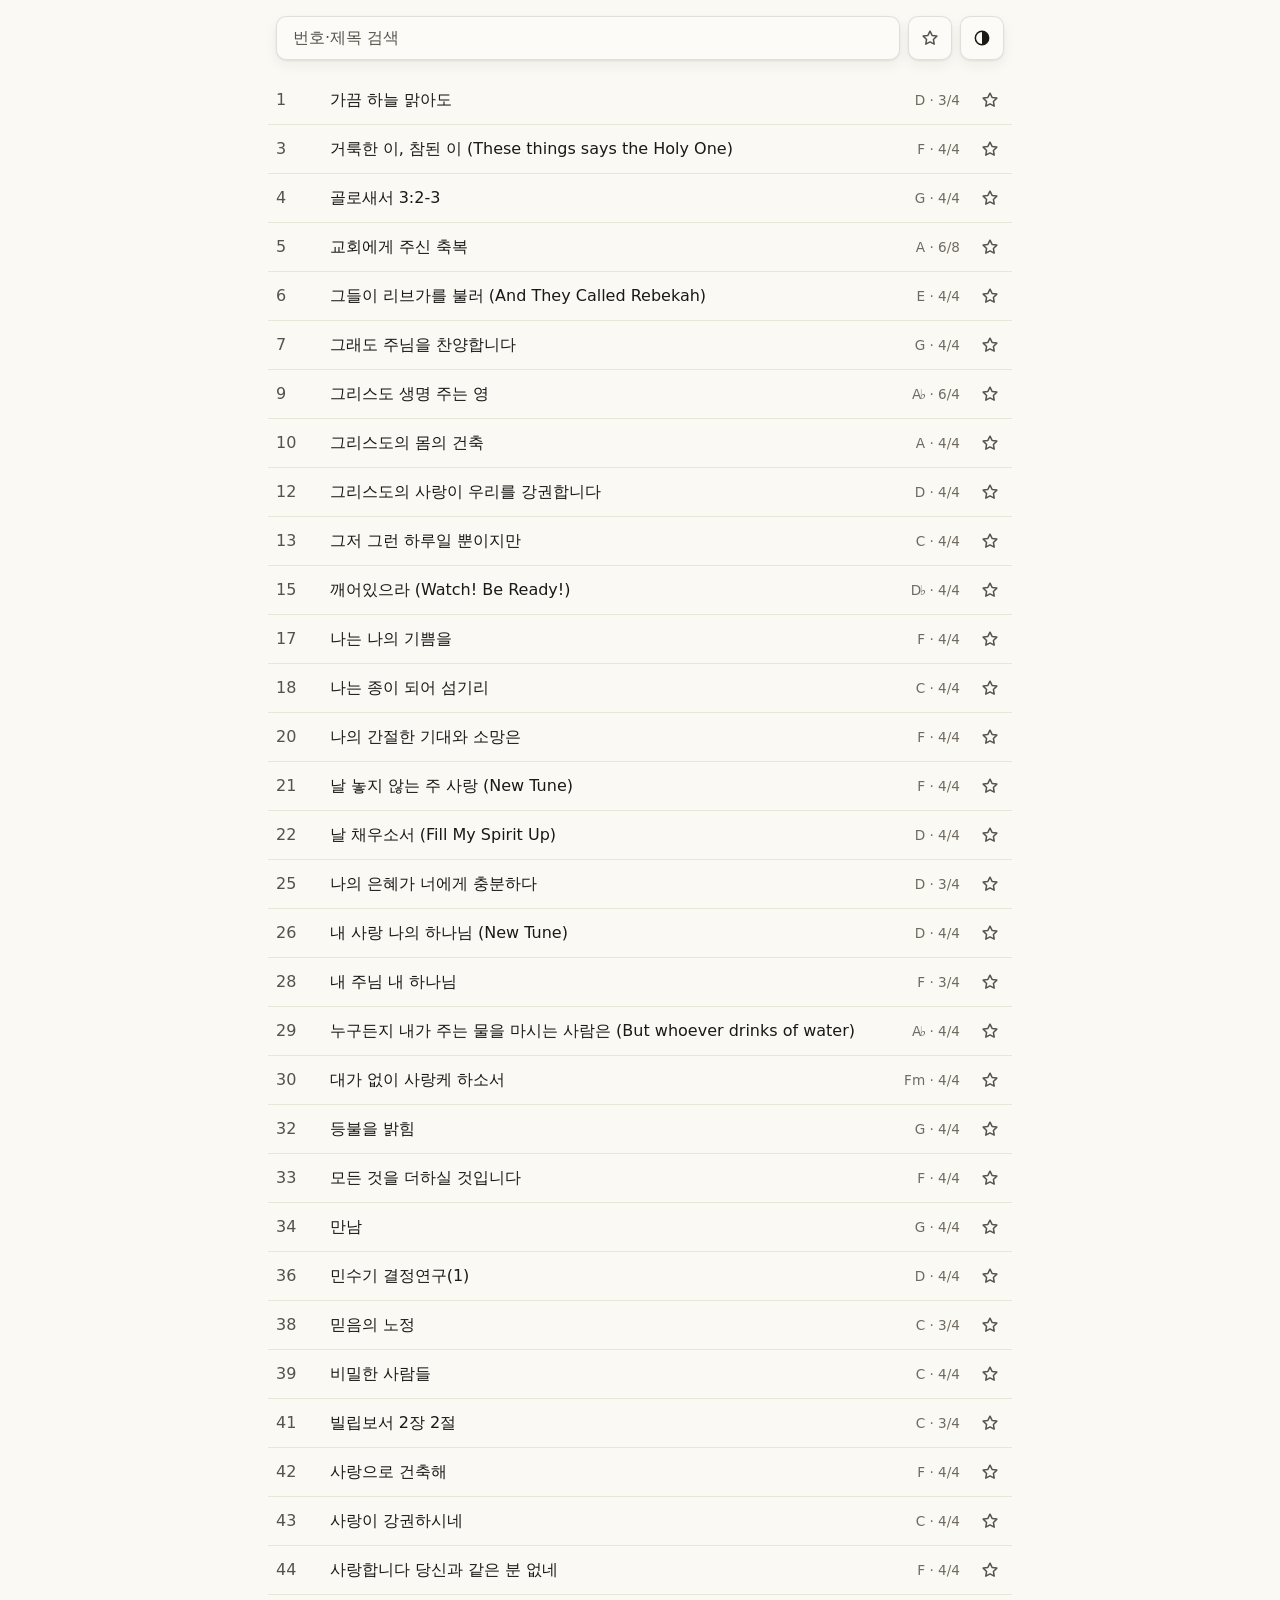
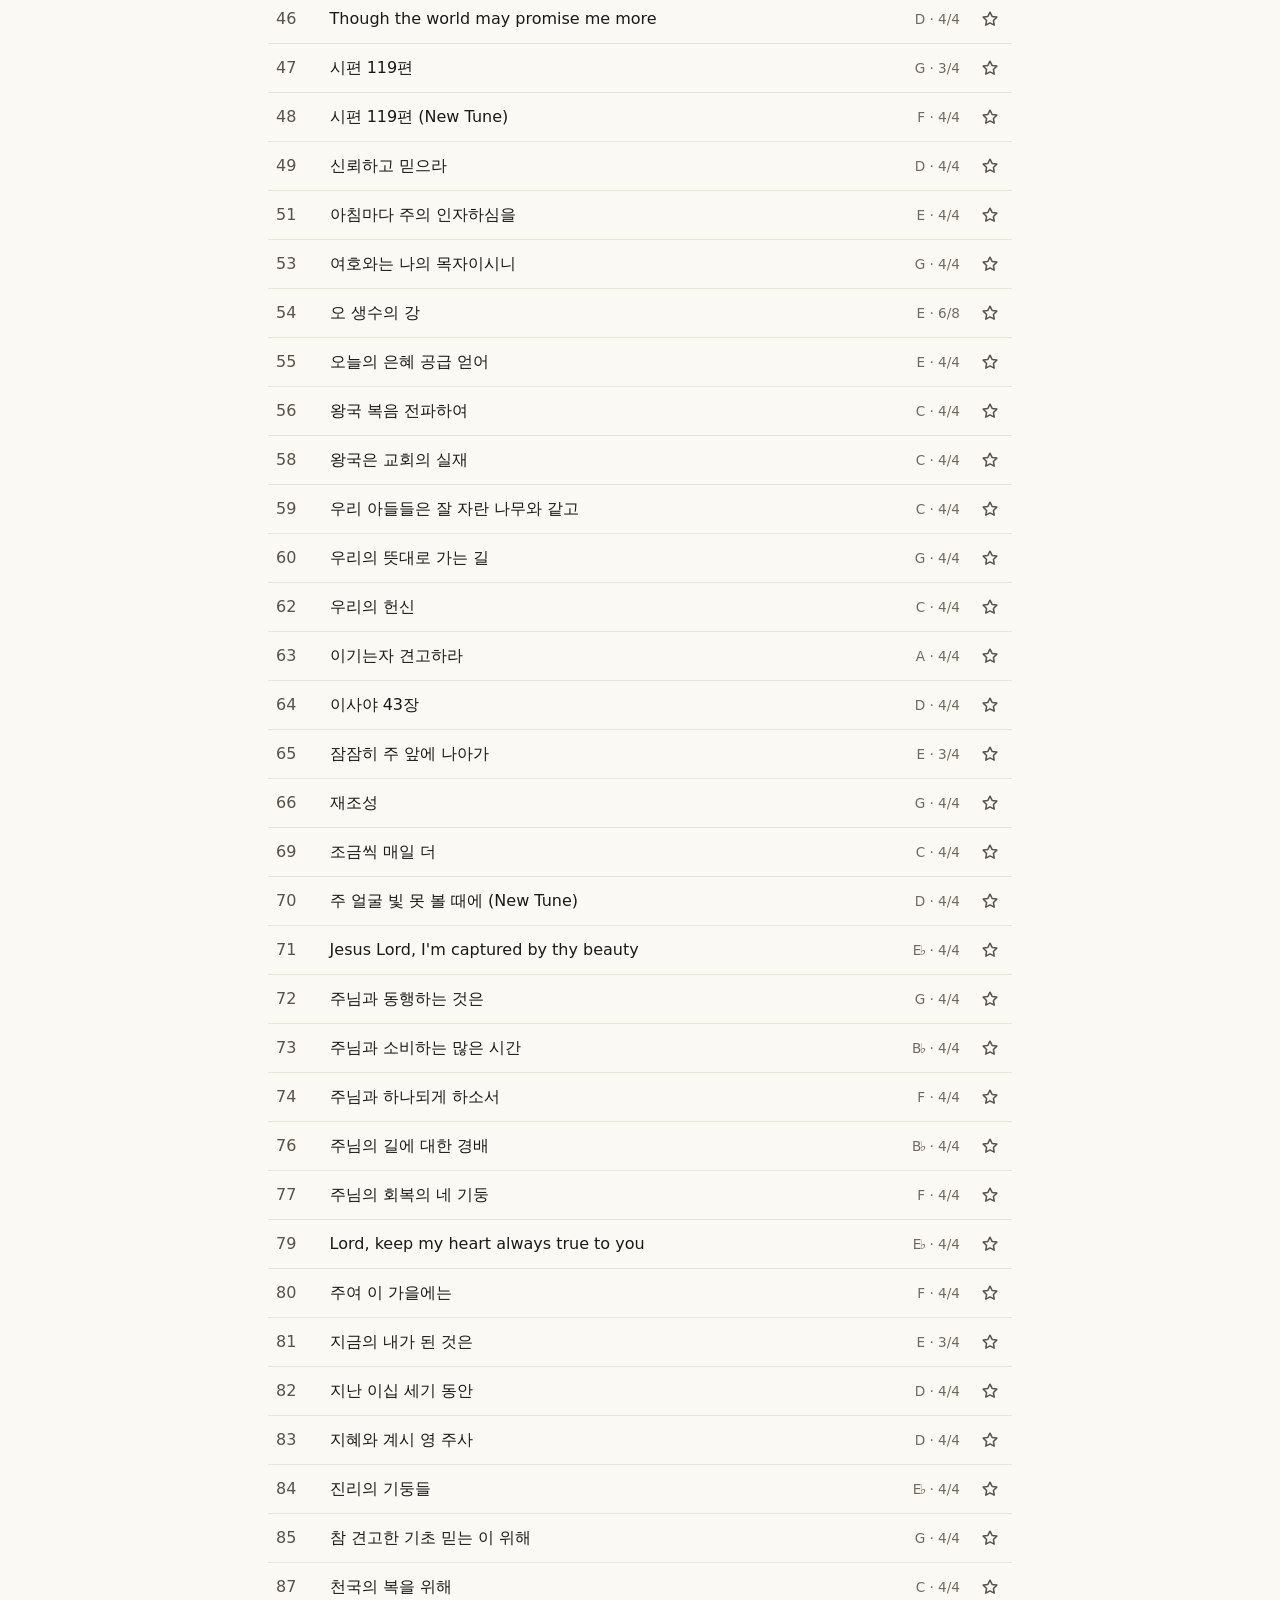
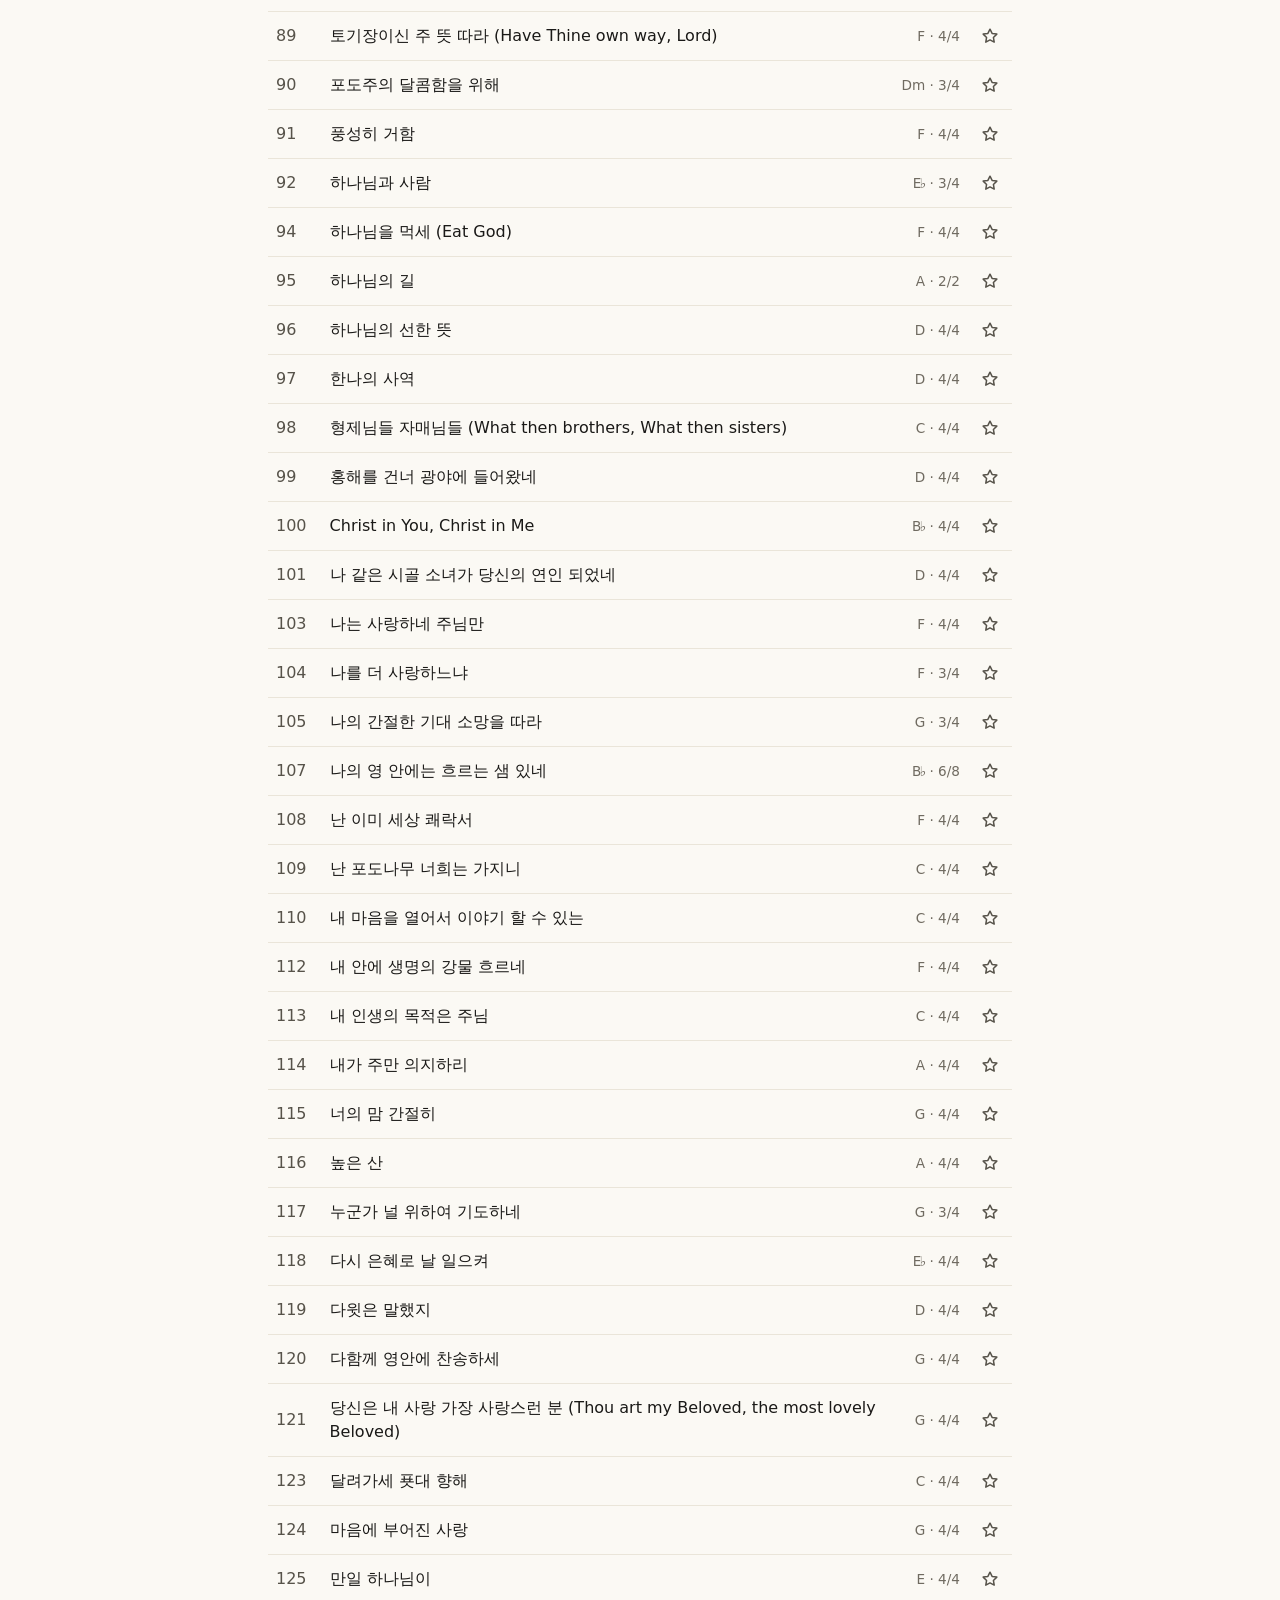
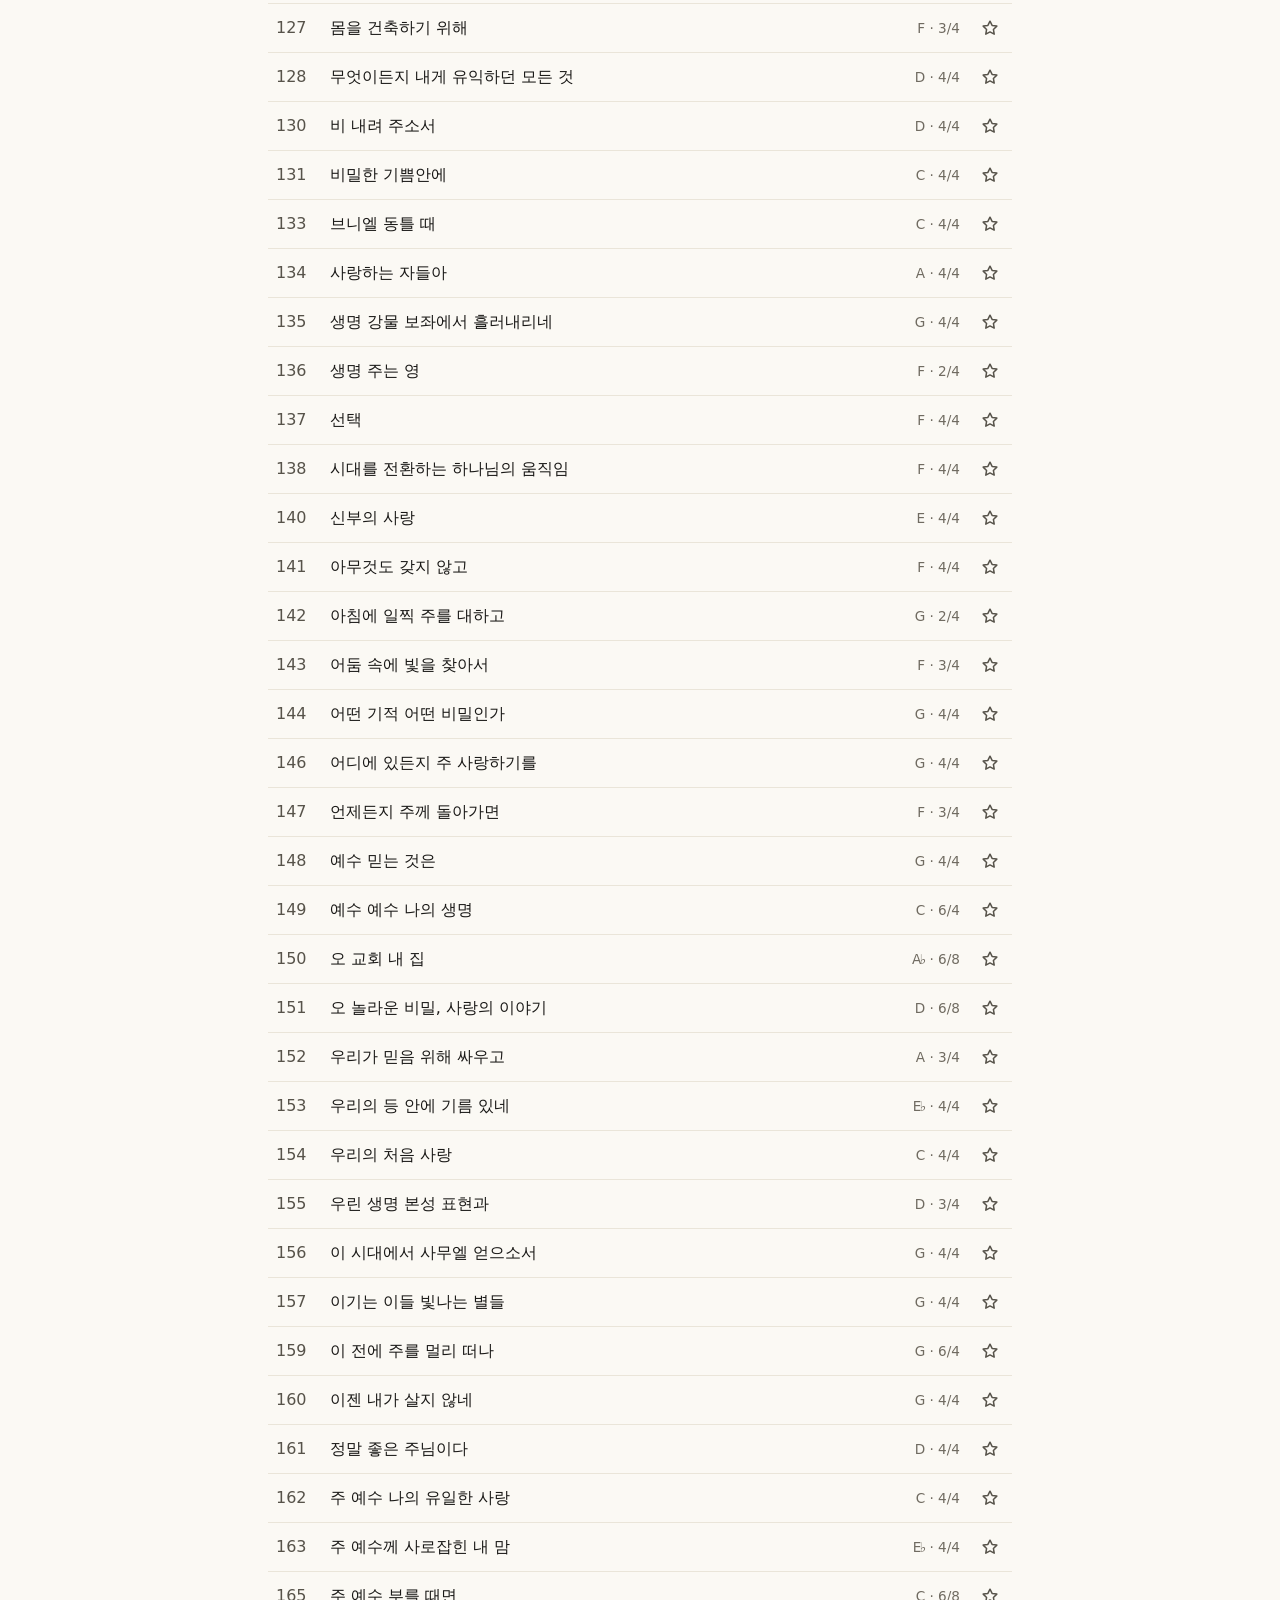
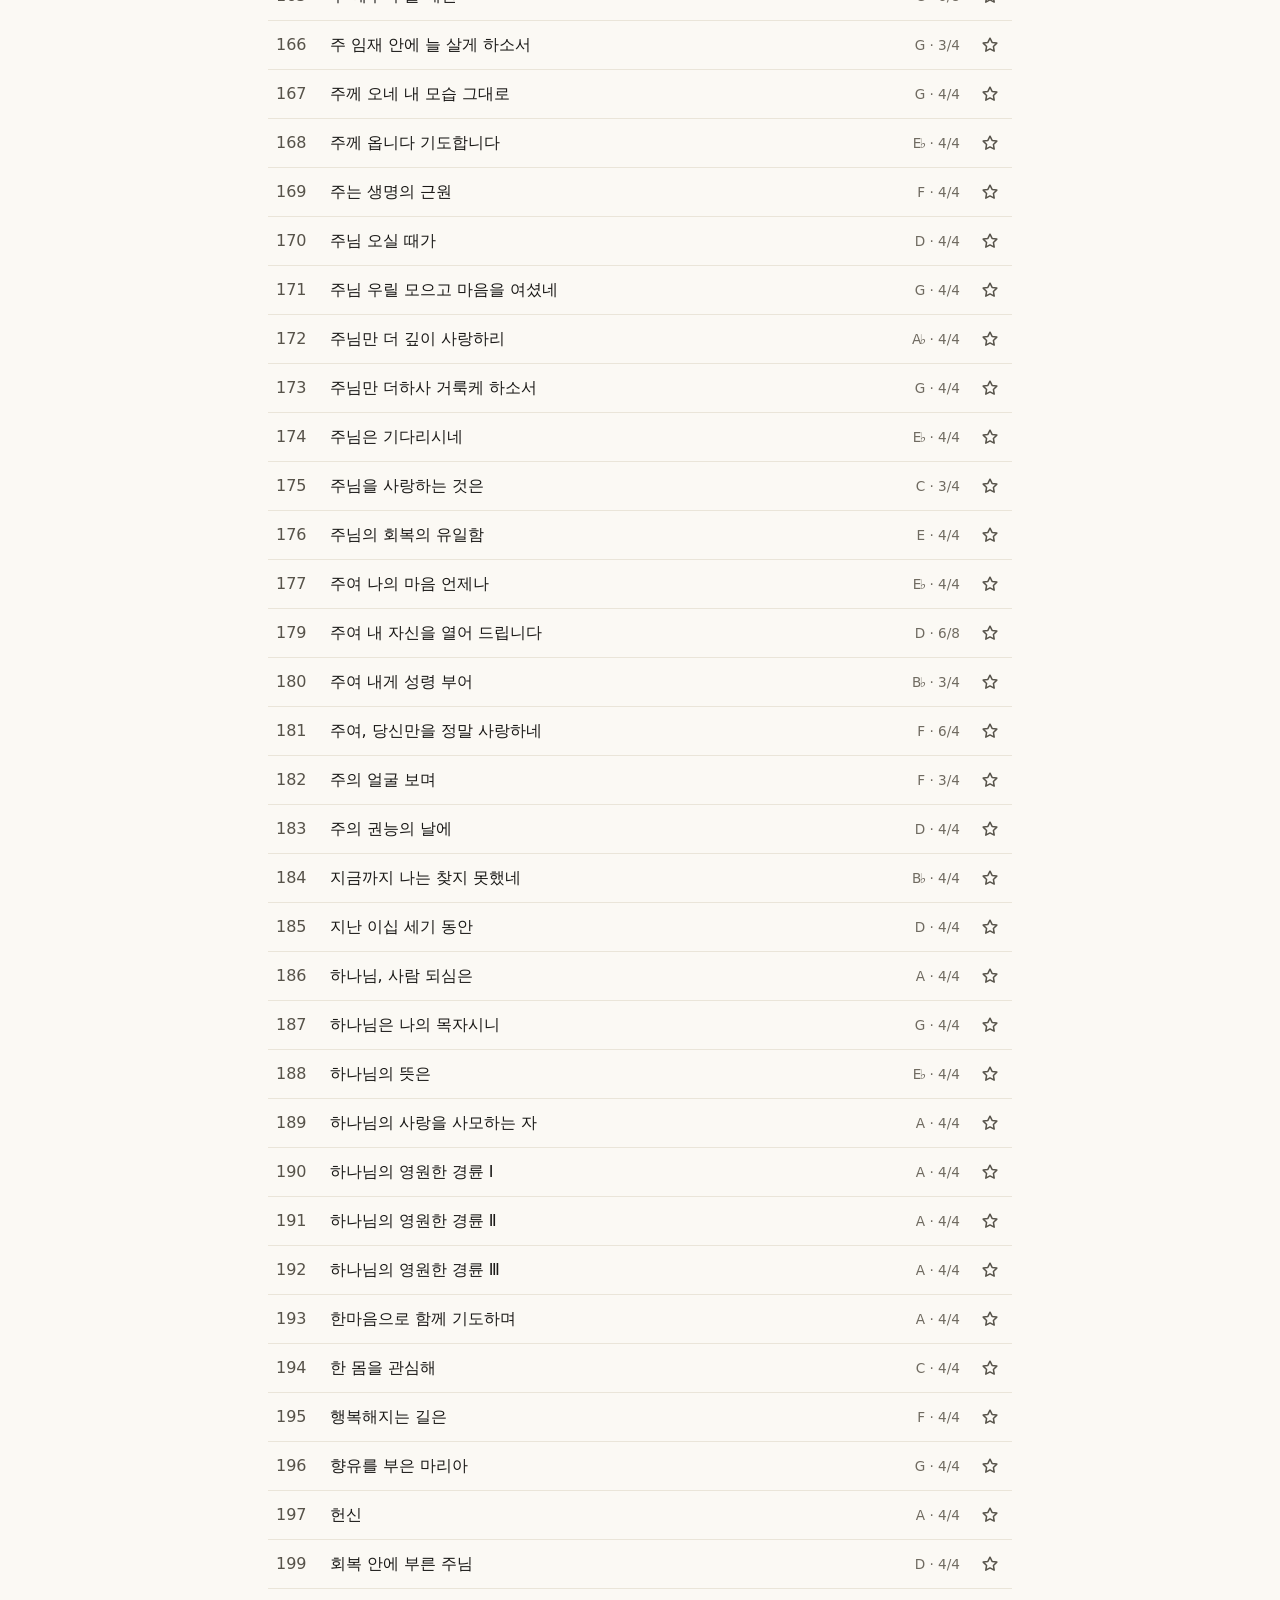
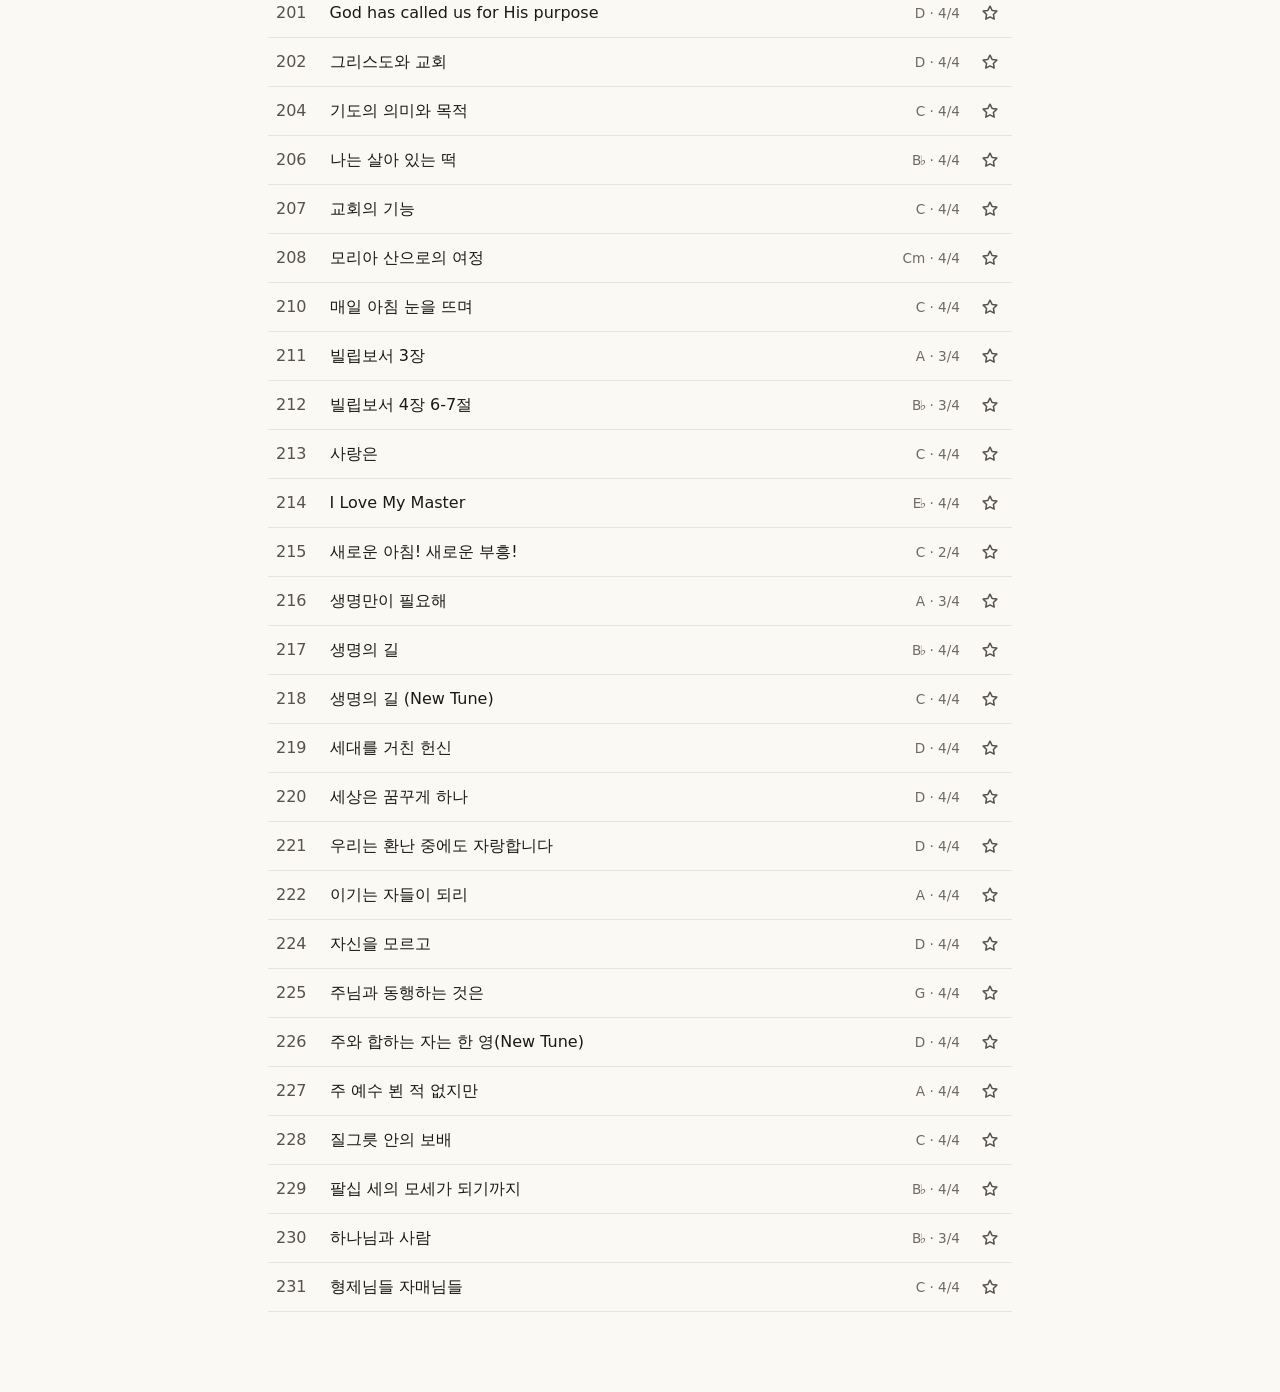
==== index.html @ 2ac66018 "Correct chords in 062 and 082, a syllable in 094, a barline in 207 062 — Am moves onto the notes it " ====
<!doctype html>
<!-- 생성물 — 직접 수정 금지. web/tools/build.py (원본: web/src/) -->
<html lang="ko" data-theme="light">
<head>
<meta charset="utf-8">
<meta name="viewport" content="width=device-width, initial-scale=1, viewport-fit=cover">
<title>Song of Songs</title>
<!-- 저장된 테마를 CSS보다 먼저 박는다(다크 사용자가 흰 화면을 보지 않게). file://에서는 localStorage가 던질 수 있어 try/catch -->
<script>try{var t=JSON.parse(localStorage.getItem('hymn.prefs')||'{}').theme;document.documentElement.setAttribute('data-theme',t==='dark'?'dark':'light');}catch(e){}</script>
<style>
/* 토큰만 쓴다(리터럴 색·px 금지). 팔레트는 악보(종이·잉크) 기준 — song-style의 초록 강조를 쓰지 않는다(사용자 결정 2026-09-04).
   라이트 = 따뜻한 종이 + 검정 잉크, 다크 = 숯색 종이 + 밝은 잉크. 강조는 잉크로 채운 단색(현재 조·재생 중 두 곳).
   촉감(사용자 지시 "딱딱하지 않게, 클릭 느낌"): 누르면 0.96으로 140ms 축소(emil-design-eng), 시트는 아래에서 220ms 드로어 커브로 진입,
   모든 모션 300ms 이하, hover는 마우스에서만, prefers-reduced-motion이면 이동 모션 제거. */
:root{color-scheme:light;
  --bg:#fbf9f4;--surface:#fffdf8;--line:#d8d2c4;--line-soft:#eae5d9;
  --ink:#1a1917;--ink-dim:#57534a;--ink-faint:#706b61;
  --accent:#1a1917;--accent-soft:rgba(26,25,23,.07);
  --glass:rgba(255,253,248,.86);--glass-panel:rgba(255,253,248,.9);--glass-control:rgba(255,255,255,.34);
  --glass-edge:rgba(26,25,23,.12);--glass-highlight:rgba(255,255,255,.72);--scrim:rgba(26,25,23,.1);
  --shadow-control:0 1px 2px rgba(40,32,16,.08),0 5px 14px rgba(40,32,16,.06);
  --shadow-bar:0 -8px 26px rgba(40,32,16,.09);--shadow-sheet:0 18px 48px rgba(40,32,16,.18),0 3px 10px rgba(40,32,16,.09);
  --shadow-active:0 3px 10px rgba(40,32,16,.16);
  --s-half:2px;--s1:4px;--s2:8px;--s3:12px;--s4:16px;--s6:24px;
  --hairline:1px;--focus-line:2px;--double-line:3px;--control:44px;--toolbar-item:44px;--toolbar-control:48px;
  --bar:56px;--screen-max:760px;--icon:20px;--glass-blur:18px;--sheet-wide:21.5rem;--sheet-rise:16px;--scrim-spread:100vmax;
  --fs-ui:16px;--fs:16px;--weight-text:300;--r:10px;--press-scale:.96;--cell-gap:.2em;--bar-gap:.4em;--verse-gap:.6em;--chord-nudge:.02em;--chord-nudge-acc:.06em;--chord-edge-safety:1px;--chord-column-clearance:4px;
  --lyric-anchor:.588em;--lyric-anchor-en:.42em;--volta-fs:.7em;--volta-rise:.8em;--volta-gap:.15em;--repeat-dot-gap:.1em;--chord-tracking:-.025em;--chord-bass-clearance:.12em;
  --flat-tight-start:-.12em;--flat-tight-end:-.07em;--sharp-tight-start:-.05em;--sharp-tight-end:-.07em;
  --motion-press:140ms;--motion-sheet:220ms;--motion-fade:160ms;
  --ease-out:cubic-bezier(.23,1,.32,1);--ease-drawer:cubic-bezier(.32,.72,0,1);--layer-sheet:2;--layer-bar:3}
[data-theme="dark"]{color-scheme:dark;
  --bg:#151413;--surface:#1c1b19;--line:#3a3733;--line-soft:#282624;
  --ink:#ebe6da;--ink-dim:#b3ada0;--ink-faint:#8a8478;
  --accent:#ebe6da;--accent-soft:rgba(235,230,218,.10);
  --glass:rgba(28,27,25,.82);--glass-panel:rgba(28,27,25,.88);--glass-control:rgba(255,255,255,.045);
  --glass-edge:rgba(235,230,218,.13);--glass-highlight:rgba(255,255,255,.06);--scrim:rgba(0,0,0,.3);
  --shadow-control:0 1px 2px rgba(0,0,0,.32),0 5px 14px rgba(0,0,0,.20);
  --shadow-bar:0 -8px 28px rgba(0,0,0,.30);--shadow-sheet:0 18px 48px rgba(0,0,0,.55),0 3px 10px rgba(0,0,0,.34);
  --shadow-active:0 3px 12px rgba(0,0,0,.38)}
*{box-sizing:border-box}
body{margin:0;background:var(--bg);color:var(--ink);-webkit-text-size-adjust:100%;-webkit-tap-highlight-color:transparent;
  font:var(--weight-text) var(--fs-ui)/1.5 -apple-system,"Apple SD Gothic Neo","Noto Sans KR","Malgun Gothic",system-ui,sans-serif}
[hidden]{display:none!important}
.screen{max-width:var(--screen-max);margin:0 auto;
  padding:calc(var(--s4) + env(safe-area-inset-top)) calc(var(--s4) + env(safe-area-inset-right))
    calc(var(--bar) + var(--s6) + env(safe-area-inset-bottom)) calc(var(--s4) + env(safe-area-inset-left))}
#song{touch-action:pan-y;padding-bottom:calc(var(--bar) + var(--s3) + env(safe-area-inset-bottom))}   /* 곡 화면은 연락처 문구가 바닥이라 하단 바까지 24→12px(사용자 지시 2026-09-06) */

/* 누를 수 있는 것: 테두리 없이 옅은 잉크 워시, 누르면 살짝 작아진다 */
button{font:inherit;color:var(--ink);background:var(--accent-soft);border:var(--hairline) solid transparent;border-radius:var(--r);
  min-height:var(--control);min-width:var(--control);padding:0 var(--s3);cursor:pointer;user-select:none;-webkit-user-select:none;touch-action:manipulation;
  transition:transform var(--motion-press) var(--ease-out),background-color var(--motion-press) ease,color var(--motion-press) ease}
button:active{transform:scale(var(--press-scale))}
button:disabled{color:var(--ink-faint);background:transparent;cursor:default;transform:none}
@media (hover:hover) and (pointer:fine){
  button:not(:disabled):not(.on):hover{background:var(--accent-soft)}
  #songs .song-open:hover .k{color:var(--ink-dim)}
}
:focus-visible{outline:var(--focus-line) solid var(--accent);outline-offset:var(--focus-line)}

input[type=search]{flex:1;min-width:0;font:inherit;min-height:var(--control);padding:0 var(--s4);border:var(--hairline) solid transparent;border-radius:var(--r);
  background:var(--accent-soft);color:var(--ink);-webkit-appearance:none;appearance:none}
input[type=search]::placeholder{color:var(--ink-dim)}
.top{display:grid;grid-template-columns:minmax(0,1fr) repeat(2,var(--control));align-items:center;gap:var(--s2);margin-bottom:var(--s4)}
.top input,.top button{background:var(--glass-control);border-color:var(--glass-edge);box-shadow:var(--shadow-control)}
.filter-favorites{color:var(--ink-dim)}
.filter-favorites[aria-pressed="true"]{color:var(--ink)}
.filter-favorites[aria-pressed="true"] svg{fill:currentColor}
#songs{list-style:none;margin:0;padding:0}
#songs .song-row{display:flex;align-items:center;border-bottom:var(--hairline) solid var(--line-soft);margin:0 calc(-1 * var(--s2))}
#songs .song-open{display:flex;align-items:center;flex:1;min-width:0;width:auto;gap:var(--s3);text-align:left;background:none;
  border:0;border-radius:0;padding:var(--s3) var(--s2);margin:0}
#songs .song-open:active{transform:none;background:var(--accent-soft)}   /* 긴 행은 축소 대신 워시로 반응 */
#songs .song-open:active .k{color:var(--ink-dim)}
#songs .favorite{flex:0 0 var(--control)}
#songs .n{color:var(--ink-dim);width:2.6em;flex:none;font-variant-numeric:tabular-nums}
#songs .t{flex:1;min-width:0}
#songs .k{color:var(--ink-faint);flex:none;font-size:.85em}

.head{margin-bottom:var(--s2)}
.head-title{display:flex;align-items:flex-start;gap:var(--s2);margin-bottom:var(--s1)}
.head h1{flex:1;min-width:0;font-size:1.5em;font-weight:500;letter-spacing:-.01em;margin:0;line-height:1.25}
.head-title .favorite{flex:none;margin-block-start:calc(-1 * var(--s2))}
.head p{margin:0;color:var(--ink-dim);font-size:.95em}
#body{font-size:var(--fs)}
section{padding:var(--s4) 0;border-top:var(--hairline) solid var(--line)}   /* 절·후렴 사이 구분선(연주용이라 반드시 보인다) */
section h2{font-size:.8em;font-weight:var(--weight-text);color:var(--ink-dim);margin:0 0 var(--s2);letter-spacing:.02em}
/* 보표 = 표. 세그먼트(코드 하나 + 그 아래 가사) = 열. 열 폭은 표가 행들 중 최대로 맞춘다 → 쌓기에서도 코드가 정확히 그 음절 위. */
.sys{margin:0 0 var(--s3);overflow-x:auto}     /* 곡 단위 비율 축소가 바닥(10px) 아래면 이 상자만 가로 스크롤 */
.sys table{border-collapse:collapse;white-space:nowrap;line-height:1.35}
.sys td{--chord-column-inset:0px;padding:0 var(--cell-gap);padding-left:calc(var(--cell-gap) + var(--chord-column-inset));vertical-align:baseline}
.sys td.b{border-left:var(--hairline) solid var(--line);padding-left:calc(var(--bar-gap) + var(--chord-column-inset))}
.sys td.b0{border-left:0;padding-left:var(--chord-column-inset)}            /* 첫 마디(못갖춘마디 포함) 왼쪽엔 선 없음 */
.sys td.e{border-right:var(--hairline) solid var(--line);padding-right:var(--bar-gap)}
.sys td.e2{border-right:var(--double-line) double var(--line);padding-right:var(--bar-gap)}      /* 곡 끝 겹세로줄 */
/* 도돌이표(2026-09-07): 겹세로줄 + 첫 가사 행 높이의 점 두 개(`:`). rs는 b0(첫 마디, 선 없음)보다 뒤에 두어 이긴다. */
.sys td{position:relative}
.sys td.rs{border-left:var(--double-line) double var(--line);padding-left:calc(var(--bar-gap) + var(--chord-column-inset))}
.sys td.re{border-right:var(--double-line) double var(--line);padding-right:var(--bar-gap)}
.sys tr.ch + tr.ly td.rs::before,.sys tr.ch + tr.ly td.re::after{content:":";position:absolute;top:0;color:var(--ink-dim);line-height:inherit}
.sys tr.ch + tr.ly td.rs::before{left:var(--repeat-dot-gap)}
.sys tr.ch + tr.ly td.re::after{right:var(--repeat-dot-gap)}
/* 볼타 괄호: 코드 행 위 가는 선(vb), 첫 셀에 세로 꼬리 + 번호(v). 번호 자리만큼 코드 행을 띄워 코드 글자와 겹치지 않는다. */
.sys tr.ch td.vb{border-top:var(--hairline) solid var(--ink-dim);padding-top:calc(.5em + var(--volta-rise))}
.sys tr.ch td.v::before{content:attr(data-v) ".";position:absolute;top:0;left:var(--volta-gap);font-size:var(--volta-fs);line-height:1.2;color:var(--ink-dim);
  border-left:var(--hairline) solid var(--ink-dim);padding-left:var(--volta-gap);letter-spacing:0}
.sys tr.ch td{font-size:.85em;font-weight:var(--weight-text);padding-top:.5em;line-height:1.1}
.sys tr.ly td{padding-bottom:.1em}
.chord-main{display:inline-block;position:relative;letter-spacing:var(--chord-tracking);transform:translateX(calc(var(--lyric-anchor) - 50% + var(--chord-nudge)))}
.sys.en .chord-main,.sys.english-part .chord-main{transform:translateX(calc(var(--lyric-anchor-en) - 50% + var(--chord-nudge)))}
.chord-main:has(.accidental){--chord-nudge:var(--chord-nudge-acc)}   /* ♭·♯ 글리프 여백 보정을 상쇄하는 밀림은 임시표 코드에만(기본 코드는 정중앙. 사용자 지적 2026-09-05) */
.chord-bass{position:absolute;left:100%;top:0;white-space:nowrap}
.chord-bass-space{visibility:hidden;letter-spacing:var(--chord-tracking);margin-inline-end:var(--chord-bass-clearance)}
.accidental{display:inline-block}
.accidental.flat{margin-inline:var(--flat-tight-start) var(--flat-tight-end)}
.accidental.sharp{margin-inline:var(--sharp-tight-start) var(--sharp-tight-end)}
.sys td.vn{color:var(--ink-dim);font-size:.8em;padding:0 var(--verse-gap) 0 0;border:0;text-align:right;font-variant-numeric:tabular-nums}
.sys td.vn:empty{padding:0}
.txt{white-space:pre-line;margin:0}
.contact{margin-top:var(--s6);padding-top:var(--s3);border-top:var(--hairline) solid var(--line-soft);color:var(--ink-faint);font-size:.625em;text-align:center}   /* 10px·가운데·밑줄 없이 따옴표만: 사용자 지시 2026-09-06("있을 듯 말 듯") */
.contact a{color:var(--ink-dim);display:inline-block;padding-block:var(--s4);margin-block:calc(-1 * var(--s4));   /* 10px 글자(줄 15px) + 상하 16px = 47px 히트 영역, 보이는 높이는 그대로 */
  text-decoration:none}

/* 하단 툴바: 반투명 유리 + 헤어라인. 버튼 = 아이콘(22px) 위, 한글 라벨 아래(아이폰 탭바). 누르면 워시, 켜진 것은 잉크 채움 */
#bar{position:fixed;left:0;right:0;bottom:0;display:flex;gap:var(--s1);align-items:stretch;justify-content:center;
  padding:var(--s1) var(--s2) calc(var(--s1) + env(safe-area-inset-bottom));
  background:var(--glass);-webkit-backdrop-filter:saturate(1.35) blur(var(--glass-blur));backdrop-filter:saturate(1.35) blur(var(--glass-blur));
  border-top:var(--hairline) solid var(--glass-edge);box-shadow:var(--shadow-bar),inset 0 var(--hairline) 0 var(--glass-highlight);z-index:var(--layer-bar)}
#bar button{background:none;display:flex;flex-direction:column;align-items:center;justify-content:center;gap:var(--s-half);
  flex:0 0 var(--toolbar-item);width:var(--toolbar-item);min-width:var(--toolbar-item);min-height:var(--toolbar-control);padding:0 var(--s1);color:var(--ink-dim);border-radius:var(--r)}
#bar button:not(.on):active{background:var(--accent-soft)}
#play.on{background:var(--ink);color:var(--bg);box-shadow:var(--shadow-active)}
#stackbtn.on{background:var(--accent-soft);color:var(--ink)}
#bar button:disabled{color:var(--ink-faint)}
#bar .l{font-size:.66rem;line-height:1;letter-spacing:.01em;white-space:nowrap}
#bar .t{font-size:1.05rem;font-weight:500;line-height:var(--icon);font-variant-numeric:tabular-nums}
svg{width:var(--icon);height:var(--icon);flex:none;fill:none;stroke:currentColor;stroke-width:1.8;stroke-linecap:round;stroke-linejoin:round}
.favorite{display:grid;place-items:center;padding:0;background:none;color:var(--ink-dim);line-height:0}
.favorite.is-favorite{color:var(--ink);background:transparent}
.favorite.is-favorite svg{fill:currentColor}
button.ic{display:grid;place-items:center;padding:0} /* inline SVG의 baseline 오차 없이 44px 정중앙 */
@media (max-width:347px){#bar{gap:0;padding-inline:var(--s-half)}}

/* 조 선택 팝오버: 작은 4×3 글래스 그리드. 360px 미만만 3열로 바꿔 긴 조 이름과 44px 터치를 지킨다. */
.panel{position:fixed;left:50%;right:auto;bottom:calc(var(--bar) + var(--s3) + env(safe-area-inset-bottom));
  width:min(calc(100vw - var(--s4) - var(--s4)),var(--sheet-wide));transform:translateX(-50%);
  background:var(--glass-panel);-webkit-backdrop-filter:saturate(1.35) blur(var(--glass-blur));backdrop-filter:saturate(1.35) blur(var(--glass-blur));
  border:var(--hairline) solid var(--glass-edge);border-radius:calc(var(--r) + var(--s2));padding:var(--s2);
  display:grid;grid-template-columns:repeat(4,minmax(0,1fr));gap:var(--s1);max-height:calc(100vh - var(--bar) - var(--s6));overflow-x:hidden;overflow-y:auto;
  box-shadow:var(--shadow-sheet),0 0 0 var(--scrim-spread) var(--scrim),inset 0 var(--hairline) 0 var(--glass-highlight);translate:0 0;opacity:1;z-index:var(--layer-sheet);
  transition:translate var(--motion-sheet) var(--ease-drawer),opacity var(--motion-fade) var(--ease-out)}
@starting-style{.panel{translate:0 var(--sheet-rise);opacity:0}}
@media (max-width:359px){.panel{grid-template-columns:repeat(3,minmax(0,1fr))}}
.panel button{position:relative;background:var(--glass-control);display:flex;flex-direction:column;justify-content:center;align-items:center;gap:0;
  min-width:0;text-align:center;padding:0 var(--s-half);font-size:.875rem;font-weight:var(--weight-text);line-height:1.1;letter-spacing:-.01em;white-space:nowrap;box-shadow:none}
.panel button:active{background:var(--accent-soft)}
.panel button:focus-visible{z-index:1}
.panel button.on{background:var(--ink);color:var(--bg);box-shadow:var(--shadow-active)}
.panel .o{position:absolute;right:var(--s1);bottom:var(--s-half);color:var(--ink-dim);font-size:.62rem;font-weight:400;line-height:1;letter-spacing:0}
.panel .o:empty{display:none}
.panel button.on .o{color:var(--bg)}

@media (prefers-reduced-motion:reduce){
  button,#songs button,.panel{transition-duration:0ms}
  button:active{transform:none}
}
</style>
</head>
<body>
<!-- 아이콘은 전부 인라인 SVG(24 그리드, 1.8 선). 글자 기호(◐ ▶)는 기기마다 글꼴이 달라 쓰지 않는다 -->
<svg hidden>
  <symbol id="i-back" viewBox="0 0 24 24"><path d="M15 5l-7 7 7 7"/></symbol>
  <symbol id="i-stack" viewBox="0 0 24 24"><path d="M4 7h16M4 12h16M4 17h10"/></symbol>
  <symbol id="i-play" viewBox="0 0 24 24"><path d="M8 5.5v13l10-6.5z" fill="currentColor" stroke="none"/></symbol>
  <symbol id="i-stop" viewBox="0 0 24 24"><rect x="6.5" y="6.5" width="11" height="11" rx="2" fill="currentColor" stroke="none"/></symbol>
  <symbol id="i-theme" viewBox="0 0 24 24"><circle cx="12" cy="12" r="8"/><path d="M12 4a8 8 0 0 1 0 16z" fill="currentColor" stroke="none"/></symbol>
  <symbol id="i-star" viewBox="0 0 24 24"><path d="m12 3.8 2.53 5.12 5.65.82-4.09 3.99.97 5.63L12 16.7l-5.06 2.66.97-5.63-4.09-3.99 5.65-.82z"/></symbol>
</svg>
<main id="list" class="screen">
  <header class="top">
    <input id="q" type="search" placeholder="번호·제목 검색" aria-label="곡 검색" autocomplete="off">
    <button id="favorite-filter" class="filter-favorites ic" type="button" aria-label="즐겨찾기만 보기" aria-pressed="false" aria-controls="songs"><svg aria-hidden="true" focusable="false"><use href="#i-star"/></svg></button>
    <button class="theme ic" aria-label="어두운 테마로 전환" aria-pressed="false"><svg aria-hidden="true" focusable="false"><use href="#i-theme"/></svg></button>
  </header>
  <ul id="songs"></ul>
</main>
<main id="song" class="screen" hidden>
  <header class="head">
    <div class="head-title">
      <h1 id="title" tabindex="-1"></h1>
      <button id="favbtn" class="favorite ic" type="button" aria-label="즐겨찾기에 추가" aria-pressed="false"><svg aria-hidden="true" focusable="false"><use href="#i-star"/></svg></button>
    </div>
    <p id="sub"></p><p id="meta"></p>
  </header>
  <div id="body"></div>
  <!-- 곡 하단 연락처: 흐린 잉크·작은 글자로 "있는 듯 말 듯". 링크만 밑줄(1px 반투명). 히트 영역은 패딩으로 44px 확보 -->
  <footer class="contact">문의 사항은 <a href="https://open.kakao.com/o/sQcWBeMi" target="_blank" rel="noopener">"여기"</a>로 보내주세요.</footer>
  <div id="keys" class="panel" role="group" aria-label="조 선택" hidden></div>
</main>
<!-- 하단 툴바: 아이콘 + 한글 라벨 7칸(390px 폭에 맞춤). 자동 스크롤 중에는 작게/크게 자리에 느리게/빠르게가 들어온다 -->
<nav id="bar" aria-label="곡 도구" hidden>
  <button id="back" aria-label="목록으로"><svg aria-hidden="true" focusable="false"><use href="#i-back"/></svg><span class="l">목록</span></button>
  <button id="keybtn" aria-label="조 선택" aria-controls="keys" aria-expanded="false"><b id="keyname" class="t"></b><span class="l">조</span></button>
  <button id="stackbtn" aria-label="절 쌓기 보기" aria-pressed="false"><svg aria-hidden="true" focusable="false"><use href="#i-stack"/></svg><span class="l">절</span></button>
  <button id="fminus" aria-label="글자 작게"><b class="t">A−</b><span class="l">작게</span></button>
  <button id="fplus" aria-label="글자 크게"><b class="t">A+</b><span class="l">크게</span></button>
  <button id="sminus" aria-label="느리게" hidden><b class="t">−</b><span class="l">느리게</span></button>
  <button id="splus" aria-label="빠르게" hidden><b class="t">+</b><span class="l">빠르게</span></button>
  <button id="play" aria-label="자동 스크롤 재생" aria-pressed="false"><svg id="ic-play" aria-hidden="true" focusable="false"><use href="#i-play"/></svg><svg id="ic-stop" aria-hidden="true" focusable="false" hidden><use href="#i-stop"/></svg><span class="l" id="play-l">재생</span></button>
  <button class="theme" aria-label="어두운 테마로 전환" aria-pressed="false"><svg aria-hidden="true" focusable="false"><use href="#i-theme"/></svg><span class="l">테마</span></button>
</nav>
<script>
// 이조 · 조 이름 · 절 쌓기 판정. 화면(DOM)은 모른다. 브라우저에서는 window.Engine, node에서는 module.exports.
// 데이터 계약은 `웹_찬송집.md`. 테스트: node web/tools/test_engine.js
(function (root) {
  'use strict';
  var SHARP = ['C', 'C#', 'D', 'D#', 'E', 'F', 'F#', 'G', 'G#', 'A', 'A#', 'B'];
  var FLAT  = ['C', 'Db', 'D', 'Eb', 'E', 'F', 'Gb', 'G', 'Ab', 'A', 'Bb', 'B'];
  var KEY_LABELS = ['C', 'C♯/D♭', 'D', 'D♯/E♭', 'E', 'F', 'F♯/G♭', 'G', 'G♯/A♭', 'A', 'A♯/B♭', 'B']; // 조 버튼, C 맨 위
  var FLAT_KEYS = { 5: 1, 10: 1, 3: 1, 8: 1, 1: 1 };  // F B♭ E♭ A♭ D♭ → ♭ 표기. 6(F♯/G♭)은 ♯로 통일(계획 §7). G♭을 원하면 6:1 추가
  var RE = /^([A-G])([#b]?)(.*)$/;

  function noteIndex(name) {
    var m = /^([A-G])([#b]?)$/.exec(name), natural = { C: 0, D: 2, E: 4, F: 5, G: 7, A: 9, B: 11 };
    if (!m) throw new Error('음이름 아님: ' + name);
    return (natural[m[1]] + (m[2] === '#' ? 1 : m[2] === 'b' ? -1 : 0) + 12) % 12;
  }
  // 목표 조의 표기 방식: 'sharp' | 'flat' | 'keep'(C장조·A단조: 원본 코드의 임시표 종류 유지)
  function spellingFor(song, offset) {
    var tonic = (noteIndex(song.key) + offset) % 12;
    var major = song.minor ? (tonic + 3) % 12 : tonic;
    return major === 0 ? 'keep' : (FLAT_KEYS[major] ? 'flat' : 'sharp');
  }
  function spell(idx, spelling, acc) {
    if (spelling === 'flat') return FLAT[idx];
    if (spelling === 'sharp') return SHARP[idx];
    return acc === 'b' ? FLAT[idx] : SHARP[idx];
  }
  function transposeNote(n, a, offset, spelling) {
    // Preserve the printed enharmonic spelling at the original key; transpose by pitch otherwise.
    if (offset === 0 && /^(B#|Cb|E#|Fb)$/.test(n + a)) return n + a;
    return spell((noteIndex(n + a) + offset) % 12, spelling, a);
  }
  // 코드 하나 이조. offset은 원조 기준 반음(0~11) — 누적하지 않고 항상 원본 코드에서 계산한다.
  function transposeChord(chord, offset, spelling) {
    if (!chord || chord === '-') return chord;
    if (chord.charAt(0) === '(' && chord.charAt(chord.length - 1) === ')') return '(' + transposeChord(chord.slice(1, -1), offset, spelling) + ')';   // (D): 괄호 선택 코드
    var m = RE.exec(chord); if (!m) throw new Error('코드 아님: ' + chord);
    var root = transposeNote(m[1], m[2], offset, spelling);
    var rest = m[3]
      .replace(/\/([A-G])([#b]?)/g, function (_, n, a) { return '/' + transposeNote(n, a, offset, spelling); })
      .replace(/\(([A-G])([#b]?)([^)]*)\)/g, function (_, n, a, s) { return '(' + transposeNote(n, a, offset, spelling) + s + ')'; }); // (G)·(Em)은 코드, (add2)·(sus4)는 그대로
    return root + rest;
  }
  function display(chord) { return chord ? chord.replace(/([A-G])#/g, '$1♯').replace(/([A-G])b/g, '$1♭') : chord; }
  function keyLabel(song, offset) {
    var m = RE.exec(song.key), t = (noteIndex(song.key) + offset) % 12;
    if (offset === 0 && /^(B#|Cb|E#|Fb)$/.test(song.key)) return display(song.key) + (song.minor ? 'm' : '');
    return display(spell(t, spellingFor(song, offset), m[2])) + (song.minor ? 'm' : '');
  }
  function keyKorean(song, offset) { return keyLabel(song, offset).replace(/m$/, '') + (song.minor ? '단조' : '장조'); }
  function pieceInfo(song, index) { return song.pieces && song.pieces[index || 0] || song; }
  function samePiece(a, b) { return (a.piece || 0) === (b.piece || 0); }
  function stackVerse(sec) { return sec.kind === 'verse' && sec.systems.length && !sec.text; }

  // ---- 절 쌓기: 마디별 코드 이름 열이 정확히 같은 보표끼리만 겹친다. 기준 절 = 가장 긴 절.
  // 짧은 절은 기준 절 안에서 구조가 일치하는 구간이 하나뿐일 때 그 자리에 놓는다(둘 이상이면 모호 → 따로 보여 정확성을 지킨다).
  // 볼타 조각(2026-09-07): 기준 절에 도돌이 시작 rs(없으면 곡 처음)·1번 괄호 v·도돌이 끝 re가 있고, 조각 절(rs 없음)의 괄호 v 앞 셀 수가
  // 기준의 rs→v 셀 수와 같으며 그 구간의 코드 열이 같으면, 조각의 앞부분을 기준 위에 겹치고 꼬리(2번 괄호부터)를 re 셀 뒤에 잇는다.
  function sysSig(sy) { return JSON.stringify(sy.cells.map(function (c) { return c.map(function (s) { return s.c; }); })); }
  function placeIn(base, v) {
    var b = base.systems.map(sysSig), s = v.systems.map(sysSig), found = -1;
    for (var k = 0; k + s.length <= b.length; k++) {
      var ok = true;
      for (var i = 0; i < s.length; i++) if (s[i] !== b[k + i]) { ok = false; break; }
      if (ok) { if (found >= 0) return -1; found = k; }
    }
    return found;
  }
  function hasFlag(cell, f) { return cell.some(function (s) { return s[f]; }); }
  function hasRepeat(song) {
    return song.sections.some(function (sec) { return sec.systems.some(function (sy) { return sy.cells.some(function (c) {
      return hasFlag(c, 'rs') || hasFlag(c, 're') || hasFlag(c, 'v'); }); }); });
  }
  // 절의 셀을 평탄하게: {cell, si(보표 번호), first(보표 첫 셀), last(보표 끝 셀), end}
  function flat(v) {
    var out = [];
    v.systems.forEach(function (sy, si) { sy.cells.forEach(function (c, ci) {
      out.push({ cell: c, si: si, first: ci === 0, last: ci === sy.cells.length - 1, end: sy.end, sys: sy }); }); });
    return out;
  }
  function chordCol(cell) { return JSON.stringify(cell.map(function (s) { return s.c; })); }
  function firstIdx(list, from, f) { for (var i = from; i < list.length; i++) if (hasFlag(list[i].cell, f)) return i; return -1; }
  // → {R, V1, E, p} 또는 null. parse.py volta_align과 같은 판정.
  function voltaAlign(b, f) {
    if (firstIdx(f, 0, 'rs') >= 0) return null;
    var R = Math.max(firstIdx(b, 0, 'rs'), 0), V1 = firstIdx(b, R, 'v'); if (V1 < 0) return null;
    var E = firstIdx(b, V1, 're'), p = firstIdx(f, 0, 'v');
    if (E < 0 || p < 0 || V1 - R !== p) return null;
    for (var k = 0; k < p; k++) if (chordCol(b[R + k].cell) !== chordCol(f[k].cell)) return null;
    return { R: R, V1: V1, E: E, p: p };
  }
  function blankLike(cell) { return cell.map(function () { return { c: null, t: '', blank: 1 }; }); }
  function labelOf(run) {
    var n = run.map(function (s) { return s.num; }), seq = n.every(function (x, i) { return i === 0 || x === n[i - 1] + 1; });
    return (seq && n.length > 1 ? n[0] + '~' + n[n.length - 1] : n.join('·')) + '절' + (run[0].lang === 'en' ? '(영문)' : '');
  }
  // → [{type:'stack', label, lang, systems:[{chords:보표, rows:[{num, sys}]}]} | {type:'single', section}] 순서대로
  function stackGroups(song) {
    var out = [], i = 0, secs = song.sections;
    while (i < secs.length) {
      var s = secs[i];
      if (!stackVerse(s)) { out.push({ type: 'single', section: s }); i++; continue; }
      var run = [], j = i;
      while (j < secs.length && stackVerse(secs[j]) && secs[j].lang === s.lang && samePiece(secs[j], s)) run.push(secs[j++]);
      var base = run[0];
      run.forEach(function (v) { if (v.systems.length > base.systems.length) base = v; });
      var b = flat(base), members = [], frags = [], rest = [];
      run.forEach(function (v) {
        if (v === base) { members.push({ v: v, at: 0 }); return; }
        var k = placeIn(base, v);
        if (k >= 0) { var at = 0; for (var q = 0; q < k; q++) at += base.systems[q].cells.length; members.push({ v: v, at: at }); return; }
        var a = voltaAlign(b, flat(v));
        if (a) frags.push({ v: v, f: flat(v), a: a }); else rest.push(v);
      });
      if (members.length + frags.length < 2) { run.forEach(function (v) { out.push({ type: 'single', section: v }); }); i = j; continue; }
      // 렌더 셀 열: base[0..E] → 조각 꼬리들 → base[E+1..]. 각 렌더 셀 = {cell, brk(새 보표 시작), end, rows:{절 순번→셀}}
      var E = frags.length ? frags[0].a.E : b.length - 1, cells = [], pos = [];   // pos[base 셀 번호] = 렌더 셀 번호
      function push(fc, brk, owner) { cells.push({ cell: fc.cell, brk: brk, end: fc.last ? fc.end : '|', rows: {}, src: {} }); if (owner !== undefined) { cells[cells.length - 1].rows[owner] = fc.cell; cells[cells.length - 1].src[owner] = fc.sys; } }
      b.slice(0, E + 1).forEach(function (fc) { pos.push(cells.length); push(fc, fc.first); });
      frags.forEach(function (fr) {   // 꼬리: 조각 md에서 앞 셀과 같은 보표면 E가 든 렌더 보표에 이어 붙이고, 새 보표면 새 렌더 보표
        for (var k = fr.a.p; k < fr.f.length; k++) push(fr.f[k], fr.f[k].first || (k === fr.a.p && fr.f[k].si !== fr.f[k - 1].si), run.indexOf(fr.v));
      });
      b.slice(E + 1).forEach(function (fc, k) { pos.push(cells.length); push(fc, fc.first || (k === 0 && frags.length > 0)); });
      // 각 절의 셀을 렌더 셀에 얹는다(base 구간): 동일 구조 절은 at부터, 조각은 R부터 p개
      members.forEach(function (m) { flat(m.v).forEach(function (fc, k) { var c = cells[pos[m.at + k]]; if (c) { c.rows[run.indexOf(m.v)] = fc.cell; c.src[run.indexOf(m.v)] = fc.sys; } }); });
      frags.forEach(function (fr) { for (var k = 0; k < fr.a.p; k++) { var c = cells[pos[fr.a.R + k]]; c.rows[run.indexOf(fr.v)] = fr.f[k].cell; c.src[run.indexOf(fr.v)] = fr.f[k].sys; } });
      // 렌더 보표로 묶는다
      var systems = [], cur = null;
      cells.forEach(function (c) { if (c.brk || !cur) { cur = []; systems.push(cur); } cur.push(c); });
      var order = run.map(function (v, k) { return k; }).filter(function (k) { return members.concat(frags).some(function (m) { return m.v === run[k]; }); });
      var stacked = members.concat(frags).map(function (m) { return m.v; });
      systems = systems.map(function (sy) {
        var end = sy[sy.length - 1].end, rows = [];
        order.forEach(function (k) {
          if (!sy.some(function (c) { return c.rows[k]; })) return;
          var rs = { cells: sy.map(function (c) { return c.rows[k] || blankLike(c.cell); }), end: end };
          var src = sy[0].src[k];   // 렌더 보표가 원본 보표 하나를 통째로 덮을 때 추가 가사행도 그대로(186 접은 절)
          if (src && src.extra && src.cells.length === sy.length && sy.every(function (c) { return c.src[k] === src; })) rs.extra = src.extra;
          rows.push({ num: run[k].num, sys: rs });
        });
        return { chords: { cells: sy.map(function (c) { return c.cell; }), end: end }, rows: rows };
      });
      out.push({ type: 'stack', label: labelOf(run.filter(function (v) { return stacked.indexOf(v) >= 0; })), lang: s.lang, piece: s.piece || 0, systems: systems });
      rest.forEach(function (v) { out.push({ type: 'single', section: v }); });
      i = j;
    }
    return out;
  }
  function stackable(song) { return stackGroups(song).some(function (b) { return b.type === 'stack'; }); }

  // ---- 절 구분 보기의 연주 순서: 후렴을 해당 절 뒤마다 끼운다(사용자 지시 2026-09-04 "그래야 연주가 가능").
  // '후렴'·'후렴(영문)' → 같은 언어의 모든 절 뒤. '후렴(1·2절)'·'후렴(1~3절)'·'후렴(영문, 4절)' → 그 번호 절 뒤.
  // '괄호'(볼타)·'처음'·'반복'·A/B/C처럼 절 번호가 없는 후렴과 other는 md 위치 그대로.
  function chorusTargets(sec) {
    var l = sec.label;
    if (/괄호|처음|반복/.test(l)) return null;
    if (/^후렴(\(영문\))?$/.test(l)) return 'all';
    var nums = [], m, re = /(\d+)\s*~\s*(\d+)/g;
    while ((m = re.exec(l))) for (var k = +m[1]; k <= +m[2]; k++) nums.push(k);
    l.replace(/(\d+)\s*~\s*(\d+)/g, '').replace(/(\d+)/g, function (_, n) { nums.push(+n); });
    return nums.length ? nums : null;
  }
  function playOrder(song) {
    // Process each contiguous piece separately, including untargeted chorus fallback.
    var groups = [], lastPiece;
    song.sections.forEach(function (sec) {
      var piece = sec.piece || 0;
      if (!groups.length || piece !== lastPiece) groups.push([]);
      groups[groups.length - 1].push(sec); lastPiece = piece;
    });
    return groups.reduce(function (out, sections) { return out.concat(playPiece(sections)); }, []);
  }
  function playPiece(secs) {
    var target = {}, pushed = {}, res = [];
    secs.forEach(function (c, i) { if (c.kind === 'chorus') { var t = chorusTargets(c); if (t) target[i] = t; } });
    secs.forEach(function (s, i) {
      if (s.kind === 'verse') {
        res.push(s);
        secs.forEach(function (c, ci) {
          var t = target[ci];
          if (t && c.lang === s.lang && (t === 'all' || t.indexOf(s.num) >= 0)) { res.push(c); pushed[ci] = 1; }
        });
      } else if (!target[i]) res.push(s);           // 절 번호가 없는 후렴·other는 원래 자리
    });
    secs.forEach(function (c, i) { if (target[i] && !pushed[i]) res.push(c); });   // 맞는 절이 없던 후렴은 잃지 않고 끝에
    return res;
  }

  var Engine = { SHARP: SHARP, FLAT: FLAT, KEY_LABELS: KEY_LABELS, noteIndex: noteIndex, spellingFor: spellingFor,
    transposeChord: transposeChord, display: display, keyLabel: keyLabel, keyKorean: keyKorean, pieceInfo: pieceInfo, stackGroups: stackGroups, stackable: stackable, hasRepeat: hasRepeat, playOrder: playOrder };
  root.Engine = Engine;
  if (typeof module !== 'undefined' && module.exports) module.exports = Engine;
})(typeof window !== 'undefined' ? window : globalThis);
</script>
<script>
// 생성물 — 직접 수정 금지. 만든 곳: web/tools/parse.py (입력: 악보/*.md, 곡목록.md 상태 '완료'만)
window.SONGS=[{"id":"001","page":1,"title":"가끔 하늘 맑아도","sub":"Sometimes Even A Blue Sky","key":"D","minor":false,"time":"3/4","pickup":true,"bars":71,"notes":[],"sections":[{"label":"1절","kind":"verse","num":1,"lang":"ko","systems":[{"cells":[[{"c":null,"t":"가"}],[{"c":"D","t":"끔 하"}],[{"c":"A","t":"늘 맑아"}],[{"c":"D","t":"도"}],[{"c":null,"t":"늘"}],[{"c":"G","t":"검은"}],[{"c":"Em","t":"구름"}],[{"c":"A","t":"뿐"}],[{"c":null,"t":"-"}]],"end":"|"},{"cells":[[{"c":null,"t":"어"}],[{"c":"G","t":"두운 밤"}],[{"c":"A","t":"부른 달"}],[{"c":"D","t":"콤한 찬"}],[{"c":"G","t":"송 늘"}],[{"c":"A","t":"소리"}],[{"c":null,"t":"없이 불"}],[{"c":"D","t":"러"}],[{"c":null,"t":"-"}]],"end":"|"},{"cells":[[{"c":null,"t":"맑"}],[{"c":"G","t":"지 않"}],[{"c":"A","t":"은 늘 흐"}],[{"c":"F#m","t":"린 하늘"}],[{"c":"Bm","t":"이 날"}],[{"c":"A","t":"인내"}],[{"c":null,"t":"하게"}],[{"c":"D","t":"해"}],[{"c":null,"t":"-"}]],"end":"|"},{"cells":[[{"c":null,"t":"하"}],[{"c":"G","t":"나님"}],[{"c":null,"t":"맘 기쁨"}],[{"c":"D","t":"구하도"}],[{"c":"G","t":"록 나"}],[{"c":"A","t":"를"}],[{"c":null,"t":"강권하"}],[{"c":"D","t":"네"}],[{"c":"A","t":"-"}]],"end":"|"},{"cells":[[{"c":null,"t":"사"}],[{"c":"D","t":"방이"}],[{"c":"A","t":"메말"}],[{"c":"D","t":"라"}],[{"c":null,"t":"시"}],[{"c":"G","t":"원치"}],[{"c":"A","t":"않을"}],[{"c":"D","t":"때"}],[{"c":null,"t":"-"}]],"end":"|"},{"cells":[[{"c":null,"t":"얼"}],[{"c":"G","t":"마나"}],[{"c":"A","t":"당신의"}],[{"c":"F#m","t":"매 맞아"}],[{"c":"Bm","t":"야 마"}],[{"c":"Em","t":"실 수"}],[{"c":null,"t":"있나"}],[{"c":"A","t":"요"}],[{"c":null,"t":"-"}]],"end":"|"},{"cells":[[{"c":null,"t":"얼"}],[{"c":"D","t":"마나"}],[{"c":"A","t":"당신의"}],[{"c":"G","t":"불로 타"}],[{"c":"D","t":"야 시"}],[{"c":"G","t":"련이"}],[{"c":"A","t":"끝나나"}],[{"c":"D","t":"요"}],[{"c":null,"t":"-"}]],"end":"|"},{"cells":[[{"c":null,"t":"얼"}],[{"c":"G","t":"마나"}],[{"c":"A","t":"당신께"}],[{"c":"F#m","t":"찔려야"}],[{"c":"Bm","t":"만 달"}],[{"c":"G","t":"콤해"}],[{"c":"A","t":"지나"}],[{"c":"D","t":"요"}],[{"c":null,"t":"-"}]],"end":"||"}],"text":null,"piece":0},{"label":"2절","kind":"verse","num":2,"lang":"ko","systems":[{"cells":[[{"c":null,"t":"가"}],[{"c":"D","t":"시가"}],[{"c":"A","t":"있어"}],[{"c":"D","t":"야"}],[{"c":null,"t":"능"}],[{"c":"G","t":"력 나"}],[{"c":"Em","t":"타나지"}],[{"c":"A","t":"만"}],[{"c":null,"t":"-"}]],"end":"|"},{"cells":[[{"c":null,"t":"잃"}],[{"c":"G","t":"고 뒤척"}],[{"c":"A","t":"거리는"}],[{"c":"D","t":"나에게"}],[{"c":"G","t":"는 의"}],[{"c":"A","t":"지할"}],[{"c":null,"t":"데가 없"}],[{"c":"D","t":"네"}],[{"c":null,"t":"-"}]],"end":"|"},{"cells":[[{"c":null,"t":"내"}],[{"c":"G","t":"모든"}],[{"c":"A","t":"것 잃어"}],[{"c":"F#m","t":"버려야"}],[{"c":"Bm","t":"만 자"}],[{"c":"A","t":"유를"}],[{"c":null,"t":"얻지"}],[{"c":"D","t":"만"}],[{"c":null,"t":"-"}]],"end":"|"},{"cells":[[{"c":null,"t":"누"}],[{"c":"G","t":"구에"}],[{"c":null,"t":"게도 말"}],[{"c":"D","t":"을 못 하"}],[{"c":"G","t":"고 다"}],[{"c":"A","t":"만"}],[{"c":null,"t":"믿었"}],[{"c":"D","t":"네"}],[{"c":"A","t":"-"}]],"end":"|"},{"cells":[[{"c":null,"t":"형"}],[{"c":"D","t":"제가"}],[{"c":"A","t":"형제"}],[{"c":"D","t":"를"}],[{"c":null,"t":"서"}],[{"c":"G","t":"로가"}],[{"c":"A","t":"대항"}],[{"c":"D","t":"해"}],[{"c":null,"t":"-"}]],"end":"|"},{"cells":[[{"c":null,"t":"사"}],[{"c":"G","t":"람마"}],[{"c":"A","t":"다 서로"}],[{"c":"F#m","t":"이기려"}],[{"c":"Bm","t":"고 다"}],[{"c":"Em","t":"투고"}],[{"c":null,"t":"싸우"}],[{"c":"A","t":"네"}],[{"c":null,"t":"-"}]],"end":"|"},{"cells":[[{"c":null,"t":"나"}],[{"c":"D","t":"홀로"}],[{"c":"A","t":"당신께"}],[{"c":"G","t":"찬송할"}],[{"c":"D","t":"때 당"}],[{"c":"G","t":"신 아"}],[{"c":"A","t":"픈 맘 아"}],[{"c":"D","t":"네"}],[{"c":null,"t":"-"}]],"end":"|"},{"cells":[[{"c":null,"t":"비"}],[{"c":"G","t":"교 못"}],[{"c":"A","t":"할 당신"}],[{"c":"F#m","t":"의 손실"}],[{"c":"Bm","t":"로 고"}],[{"c":"G","t":"난의"}],[{"c":"A","t":"교통 배"}],[{"c":"D","t":"워"}],[{"c":null,"t":"-"}]],"end":"||"}],"text":null,"piece":0},{"label":"3절","kind":"verse","num":3,"lang":"ko","systems":[{"cells":[[{"c":null,"t":"지"}],[{"c":"D","t":"금 내"}],[{"c":"A","t":"인생"}],[{"c":"D","t":"은"}],[{"c":null,"t":"나"}],[{"c":"G","t":"날이"}],[{"c":"Em","t":"빨라지"}],[{"c":"A","t":"네"}],[{"c":null,"t":"-"}]],"end":"|"},{"cells":[[{"c":null,"t":"시"}],[{"c":"G","t":"간 발자"}],[{"c":"A","t":"국 소리"}],[{"c":"D","t":"들으"}],[{"c":"G","t":"니 해"}],[{"c":"A","t":"질녘"}],[{"c":null,"t":"느껴지"}],[{"c":"D","t":"네"}],[{"c":null,"t":"-"}]],"end":"|"},{"cells":[[{"c":null,"t":"차"}],[{"c":"G","t":"가운"}],[{"c":"A","t":"저 달빛"}],[{"c":"F#m","t":"이 사라"}],[{"c":"Bm","t":"져 인"}],[{"c":"A","t":"생도"}],[{"c":null,"t":"끝나"}],[{"c":"D","t":"가"}],[{"c":null,"t":"-"}]],"end":"|"},{"cells":[[{"c":null,"t":"내"}],[{"c":"G","t":"앞의"}],[{"c":null,"t":"검은 구"}],[{"c":"D","t":"름 없어"}],[{"c":"G","t":"져 모"}],[{"c":"A","t":"두"}],[{"c":null,"t":"사라"}],[{"c":"D","t":"져"}],[{"c":"A","t":"-"}]],"end":"|"},{"cells":[[{"c":null,"t":"밝"}],[{"c":"D","t":"아오"}],[{"c":"A","t":"는 장래"}],[{"c":"D","t":"에"}],[{"c":null,"t":"과"}],[{"c":"G","t":"거는"}],[{"c":"A","t":"빛을 잃"}],[{"c":"D","t":"고"}],[{"c":null,"t":"-"}]],"end":"|"},{"cells":[[{"c":null,"t":"시"}],[{"c":"G","t":"간이"}],[{"c":"A","t":"지나가"}],[{"c":"F#m","t":"얽혔던"}],[{"c":"Bm","t":"것 풀"}],[{"c":"Em","t":"어지"}],[{"c":null,"t":"고 있"}],[{"c":"A","t":"네"}],[{"c":null,"t":"-"}]],"end":"|"},{"cells":[[{"c":null,"t":"보"}],[{"c":"D","t":"이지"}],[{"c":"A","t":"않던 것"}],[{"c":"G","t":"나타나"}],[{"c":"D","t":"네 보"}],[{"c":"G","t":"던 것"}],[{"c":"A","t":"사라지"}],[{"c":"D","t":"네"}],[{"c":null,"t":"-"}]],"end":"|"},{"cells":[[{"c":null,"t":"하"}],[{"c":"G","t":"늘 향"}],[{"c":"A","t":"한 내 소"}],[{"c":"F#m","t":"망 보게"}],[{"c":"Bm","t":"돼 당"}],[{"c":"G","t":"신과"}],[{"c":"A","t":"함께 가"}],[{"c":"D","t":"리"}],[{"c":null,"t":"-"}]],"end":"||"}],"text":null,"piece":0},{"label":"4절","kind":"verse","num":4,"lang":"ko","systems":[{"cells":[[{"c":null,"t":"나"}],[{"c":"D","t":"날이"}],[{"c":"A","t":"지나"}],[{"c":"D","t":"가"}],[{"c":null,"t":"내"}],[{"c":"G","t":"인생"}],[{"c":"Em","t":"돌아"}],[{"c":"A","t":"봐"}],[{"c":null,"t":"-"}]],"end":"|"},{"cells":[[{"c":null,"t":"오"}],[{"c":"G","t":"고 가는"}],[{"c":"A","t":"인생"}],[{"c":"D","t":"은 그 끝"}],[{"c":"G","t":"이 얼"}],[{"c":"A","t":"마 남"}],[{"c":null,"t":"지 않"}],[{"c":"D","t":"아"}],[{"c":null,"t":"-"}]],"end":"|"},{"cells":[[{"c":null,"t":"무"}],[{"c":"G","t":"엇이"}],[{"c":"A","t":"더 달콤"}],[{"c":"F#m","t":"한 것인"}],[{"c":"Bm","t":"가 아"}],[{"c":"A","t":"침노"}],[{"c":null,"t":"을인"}],[{"c":"D","t":"가"}],[{"c":null,"t":"-"}]],"end":"|"},{"cells":[[{"c":null,"t":"해"}],[{"c":"G","t":"가 질"}],[{"c":null,"t":"때인가"}],[{"c":"D","t":"해 가 질"}],[{"c":"G","t":"때 당"}],[{"c":"A","t":"신"}],[{"c":null,"t":"과 가까"}],[{"c":"D","t":"워"}],[{"c":"A","t":"-"}]],"end":"|"},{"cells":[[{"c":null,"t":"당"}],[{"c":"D","t":"신 기"}],[{"c":"A","t":"다리"}],[{"c":"D","t":"다"}],[{"c":null,"t":"내"}],[{"c":"G","t":"맘 무"}],[{"c":"A","t":"너지"}],[{"c":"D","t":"네"}],[{"c":null,"t":"-"}]],"end":"|"},{"cells":[[{"c":null,"t":"내"}],[{"c":"G","t":"눈 이"}],[{"c":"A","t":"제 침침"}],[{"c":"F#m","t":"해져 가"}],[{"c":"Bm","t":"네 장"}],[{"c":"Em","t":"막을"}],[{"c":null,"t":"떠나"}],[{"c":"A","t":"네"}],[{"c":null,"t":"-"}]],"end":"|"},{"cells":[[{"c":null,"t":"주"}],[{"c":"D","t":"의 웃"}],[{"c":"A","t":"는 얼굴"}],[{"c":"G","t":"안식케"}],[{"c":"D","t":"해 매"}],[{"c":"G","t":"인 것"}],[{"c":"A","t":"벗게"}],[{"c":"D","t":"해"}],[{"c":null,"t":"-"}]],"end":"|"},{"cells":[[{"c":null,"t":"난"}],[{"c":"G","t":"묶인"}],[{"c":"A","t":"것에서"}],[{"c":"F#m","t":"해방케"}],[{"c":"Bm","t":"돼 주"}],[{"c":"G","t":"님께"}],[{"c":"A","t":"돌아"}],[{"c":"D","t":"가"}],[{"c":null,"t":"-"}]],"end":"||"}],"text":null,"piece":0}]},{"id":"003","page":3,"title":"거룩한 이, 참된 이 (These things says the Holy One)","sub":"영문)","key":"F","minor":false,"time":"4/4","pickup":true,"bars":20,"notes":[],"sections":[{"label":"1절","kind":"verse","num":1,"lang":"ko","systems":[{"cells":[[{"c":null,"t":"거룩한"}],[{"c":"F","t":"이, 참된"}],[{"c":"Dm","t":"이, 다윗의"}]],"end":"|"},{"cells":[[{"c":"Bb","t":"열쇠 가진 이, 열면 닫"}],[{"c":"C","t":"을 수 없고 닫으"}]],"end":"|"},{"cells":[[{"c":"F","t":"면 열 수 없"}],[{"c":"Dm","t":"도록 하는"}],[{"c":"Bb","t":"이가"},{"c":"C","t":"말한"}],[{"c":"F","t":"다"}]],"end":"|"},{"cells":[[{"c":null,"t":"너의 일"}],[{"c":"F","t":"안다 네 앞"}],[{"c":"Dm","t":"에"}]],"end":"|"},{"cells":[[{"c":null,"t":"닫을"}],[{"c":"Bb","t":"수 없는 열린 문 두었"}],[{"c":"C","t":"다"}]],"end":"|"},{"cells":[[{"c":null,"t":"네가 적은"}],[{"c":"F","t":"능력 가지고"}],[{"c":"Dm","t":"도"}]],"end":"|"},{"cells":[[{"c":null,"t":"내 말 지"}],[{"c":"Bb","t":"켰고 나를"},{"c":"C","t":"부인 안 했기"}],[{"c":"F","t":"에"}]],"end":"||"}],"text":null,"piece":0},{"label":"1절(영문)","kind":"verse","num":1,"lang":"en","systems":[{"cells":[[{"c":null,"t":"These things"}],[{"c":"F","t":"says the Holy"}],[{"c":"Dm","t":"One, The true"}]],"end":"|"},{"cells":[[{"c":"Bb","t":"One, the One who has the key of"}],[{"c":"C","t":"David, The One who"}]],"end":"|"},{"cells":[[{"c":"F","t":"opens, no one will"}],[{"c":"Dm","t":"shut, And shuts and"}],[{"c":"Bb","t":"no one"},{"c":"C","t":"o"}],[{"c":"F","t":"pens;"}]],"end":"|"},{"cells":[[{"c":null,"t":"I know your"}],[{"c":"F","t":"works; Be"}],[{"c":"Dm","t":"hold,"}]],"end":"|"},{"cells":[[{"c":null,"t":"I have"}],[{"c":"Bb","t":"put before you an opened"}],[{"c":"C","t":"door"}]],"end":"|"},{"cells":[[{"c":null,"t":"Which no one can"}],[{"c":"F","t":"shut, Because you"}],[{"c":"Dm","t":"have"}]],"end":"|"},{"cells":[[{"c":null,"t":"a little"}],[{"c":"Bb","t":"power, Have kept My"},{"c":"C","t":"word, Have not denied My"}],[{"c":"F","t":"name."}]],"end":"||"}],"text":null,"piece":0}]},{"id":"004","page":4,"title":"골로새서 3:2-3","sub":"Colossians 3:2-3","key":"G","minor":false,"time":"4/4","pickup":true,"bars":32,"notes":[],"sections":[{"label":"1절","kind":"verse","num":1,"lang":"ko","systems":[{"cells":[[{"c":null,"t":"여러분은"}],[{"c":"D","t":"위에 있는 것들"}],[{"c":"D7","t":"을 생각하고"}],[{"c":"G","t":"땅에 있는 것들"}]],"end":"|"},{"cells":[[{"c":"D","t":"을 생각"}],[{"c":"Bm","t":"하지"}],[{"c":"Em","t":"마십시"}],[{"c":"A","t":"오."}]],"end":"|"},{"cells":[[{"c":"A7","t":"-"},{"c":"A","t":"여러분은"}],[{"c":"D","t":"위에 있는 것들"}],[{"c":"D7","t":"을 생각하고"}],[{"c":"G","t":"땅에 있는 것들"}]],"end":"|"},{"cells":[[{"c":"D","t":"을 생각"}],[{"c":"Bm","t":"하지"}],[{"c":"Em","t":"마"},{"c":"A","t":"십시"}],[{"c":"D","t":"오"}],[{"c":null,"t":"왜냐"}],[{"c":"D","t":"면"}],[{"c":"D7","t":"- 왜냐"}]],"end":"|"},{"cells":[[{"c":"G","t":"면"}],[{"c":null,"t":"왜냐"}],[{"c":"D","t":"면 여러분은"}],[{"c":"Bm","t":"이미 죽었"}]],"end":"|"},{"cells":[[{"c":"Em","t":"고"}],[{"c":"A","t":"- 여러분의"}],[{"c":"D","t":"생명은 그리스도"}],[{"c":"D7","t":"와 함께"}]],"end":"|"},{"cells":[[{"c":"G","t":"하나님 안"}],[{"c":"D","t":"에 감추"}],[{"c":"D","t":"어져 있기"}],[{"c":"D","t":"때문"},{"c":"A","t":"입니"}],[{"c":"D","t":"다."},{"c":"G","t":"-"}],[{"c":"D","t":"-"}]],"end":"||"}],"text":null,"piece":0}]},{"id":"005","page":5,"title":"교회에게 주신 축복","sub":null,"key":"A","minor":false,"time":"6/8","pickup":true,"bars":35,"notes":[],"sections":[{"label":"1절","kind":"verse","num":1,"lang":"ko","systems":[{"cells":[[{"c":null,"t":"하나"}],[{"c":"A","t":"님 영원 전에"}],[{"c":"D","t":"날 선택"}],[{"c":"E","t":"하고 예비하"}],[{"c":"A","t":"셔"}]],"end":"|"},{"cells":[[{"c":"F#m","t":"크신 사랑으"}],[{"c":"D","t":"로 우릴"}],[{"c":"E","t":"부르셨다"}],[{"c":"A","t":"네"}]],"end":"|"},{"cells":[[{"c":"F#m","t":"이전에 나"}],[{"c":"C#m","t":"죽음 가"}],[{"c":"D","t":"운데"},{"c":"E","t":"머물러"}],[{"c":"A","t":"있었지만"}]],"end":"|"},{"cells":[[{"c":"F#m","t":"은혜의 풍"}],[{"c":"C#m","t":"성 따라 피"}],[{"c":"D","t":"로 구속"},{"c":"Bm","t":"하셨다"}],[{"c":"E","t":"네"}]],"end":"|"},{"cells":[[{"c":null,"t":"주"}],[{"c":"A","t":"님 날"},{"c":"E","t":"살리"}],[{"c":"F#m","t":"고 죽음"}],[{"c":"D","t":"에서"},{"c":"E","t":"일으"}],[{"c":"A","t":"키셔"}]],"end":"|"},{"cells":[[{"c":"D","t":"하늘들 안"}],[{"c":"A","t":"에 주와"}],[{"c":"B","t":"함께 앉히셨"}],[{"c":"E","t":"네"}]],"end":"|"},{"cells":[[{"c":null,"t":"주께"}],[{"c":"A","t":"서 우"},{"c":"E","t":"릴 보"}],[{"c":"F#m","t":"혈로 사"},{"c":"A","t":"셔 도"}],[{"c":"D","t":"장 찍"},{"c":"E","t":"으셨으"}],[{"c":"A","t":"니"}]],"end":"|"},{"cells":[[{"c":null,"t":"이"}],[{"c":"D","t":"것이"},{"c":"E","t":"교회"}],[{"c":"A","t":"에게 주"},{"c":"F#m","t":"신 영"}],[{"c":"D","t":"원한"},{"c":"E","t":"축복일"}],[{"c":"A","t":"세"}]],"end":"||"}],"text":null,"piece":0}]},{"id":"006","page":6,"title":"그들이 리브가를 불러 (And They Called Rebekah)","sub":"영문)","key":"E","minor":false,"time":"4/4","pickup":true,"bars":20,"notes":[],"sections":[{"label":"1절","kind":"verse","num":1,"lang":"ko","systems":[{"cells":[[{"c":null,"t":"그들"}],[{"c":"E","t":"이 리"},{"c":"E/G#","t":"브가를 불"}],[{"c":"A","t":"러 물"}]],"end":"|"},{"cells":[[{"c":"B","t":"었네 이 사"}],[{"c":"E","t":"람과"},{"c":"E/G#","t":"같이 가겠"}],[{"c":"A","t":"- 느냐"},{"c":"B","t":"-"}]],"end":"||"}],"text":null,"piece":0},{"label":"2절","kind":"verse","num":2,"lang":"ko","systems":[{"cells":[[{"c":null,"t":"그러"}],[{"c":"E","t":"자 리"},{"c":"E/G#","t":"브가가 대"}],[{"c":"A","t":"답하"}]],"end":"|"},{"cells":[[{"c":"B","t":"였네 이 사"}],[{"c":"E","t":"람과"},{"c":"E/G#","t":"같이 가겠"}],[{"c":"A","t":"- 습니다"},{"c":"B","t":"-"}]],"end":"||"}],"text":null,"piece":0},{"label":"3절","kind":"verse","num":3,"lang":"ko","systems":[{"cells":[[{"c":"E","t":"예수"},{"c":"E/G#","t":"그리스도"}],[{"c":"A","t":"-"},{"c":"B","t":"- 뵌 적"}],[{"c":"E","t":"- 없"},{"c":"E/G#","t":"으면서도"}],[{"c":"A","t":"-"},{"c":"B","t":"-"}]],"end":"||"}],"text":null,"piece":0},{"label":"4절","kind":"verse","num":4,"lang":"ko","systems":[{"cells":[[{"c":"E","t":"그분"},{"c":"E/G#","t":"사랑하며"}],[{"c":"A","t":"-"},{"c":"B","t":"- 믿고"}],[{"c":"E","t":"- 기"},{"c":"E/G#","t":"뻐합니다"}],[{"c":"A","t":"-"},{"c":"B","t":"-"}]],"end":"|"},{"cells":[[{"c":"E","t":"-"}]],"end":"||"}],"text":null,"piece":0},{"label":"1절(영문)","kind":"verse","num":1,"lang":"en","systems":[{"cells":[[{"c":null,"t":"And they"}],[{"c":"E","t":"called Re"},{"c":"E/G#","t":"bekah and said"}],[{"c":"A","t":"to her,"}]],"end":"|"},{"cells":[[{"c":"B","t":"Will you go with"}],[{"c":"E","t":"this man? And"},{"c":"E/G#","t":"she said, I"}],[{"c":"A","t":"- will go."},{"c":"B","t":"-"}]],"end":"||"}],"text":null,"piece":0},{"label":"2절(영문)","kind":"verse","num":2,"lang":"en","systems":[{"cells":[[{"c":null,"t":"And they"}],[{"c":"E","t":"called Re"},{"c":"E/G#","t":"bekah and said"}],[{"c":"A","t":"to her,"}]],"end":"|"},{"cells":[[{"c":"B","t":"Will you go with"}],[{"c":"E","t":"this man? And"},{"c":"E/G#","t":"she said, I"}],[{"c":"A","t":"- will go."},{"c":"B","t":"-"}]],"end":"||"}],"text":null,"piece":0},{"label":"3절(영문)","kind":"verse","num":3,"lang":"en","systems":[{"cells":[[{"c":"E","t":"Whom"},{"c":"E/G#","t":"having not seen,"}],[{"c":"A","t":"-"},{"c":"B","t":"- you love;"}],[{"c":"E","t":"- Be"},{"c":"E/G#","t":"lieve and exult."}],[{"c":"A","t":"-"},{"c":"B","t":"-"}]],"end":"||"}],"text":null,"piece":0},{"label":"4절(영문)","kind":"verse","num":4,"lang":"en","systems":[{"cells":[[{"c":"E","t":"Whom"},{"c":"E/G#","t":"having not seen,"}],[{"c":"A","t":"-"},{"c":"B","t":"- you love;"}],[{"c":"E","t":"- Be"},{"c":"E/G#","t":"lieve and exult."}],[{"c":"A","t":"-"},{"c":"B","t":"-"}]],"end":"|"},{"cells":[[{"c":"E","t":"-"}]],"end":"||"}],"text":null,"piece":0}]},{"id":"007","page":7,"title":"그래도 주님을 찬양합니다","sub":null,"key":"G","minor":false,"time":"4/4","pickup":false,"bars":37,"notes":["도돌이: 25마디 끝 도돌이표부터 33마디(1번 괄호)까지 반복 — 두 번째는 26마디로 돌아가 32마디까지 부른 뒤 34마디(2번 괄호)로 이어짐. 2절 가사는 26마디부터."],"sections":[{"label":"1절","kind":"verse","num":1,"lang":"ko","systems":[{"cells":[[{"c":"G","t":"하나님의 자녀들"}],[{"c":"GM7","t":"이"}],[{"c":"G","t":"하는 것들 중 가장"}],[{"c":"Bm","t":"높은"},{"c":"Em","t":"것"}]],"end":"|"},{"cells":[[{"c":"C","t":"찬미하"},{"c":"D","t":"지 못하"}],[{"c":"Bm","t":"는 환경에"},{"c":"Em","t":"서"}],[{"c":"Am","t":"찬미를"},{"c":"A","t":"하는 것일"}],[{"c":"D","t":"세"}]],"end":"|"},{"cells":[[{"c":"G","t":"기도는 전쟁이지"}],[{"c":"GM7","t":"만"}],[{"c":"G","t":"찬미는 전쟁의 승"}],[{"c":"Bm","t":"리이"},{"c":"Em","t":"니"}]],"end":"|"},{"cells":[[{"c":"C","t":"찬양으"},{"c":"D","t":"로 저 대"}],[{"c":"Bm","t":"적을 이기"},{"c":"Em","t":"며"}],[{"c":"Am","t":"모든 것"},{"c":"A","t":"들을 초월"}],[{"c":"D","t":"하게 되"},{"c":"D7","t":"네"}]],"end":"|"},{"cells":[[{"c":"C","t":"처지와 느"},{"c":"Cm","t":"낌 주"}],[{"c":"G/B","t":"목하지 않"},{"c":"Em","t":"아"}],[{"c":"Am","t":"그것은"},{"c":"D","t":"어리석은"}],[{"c":"Bm","t":"것 이"},{"c":"Em","t":"니"}]],"end":"|"},{"cells":[[{"c":"C","t":"여전히"},{"c":"B","t":"영원히"}],[{"c":"Em","t":"찬양받기"},{"c":"G","t":"에"}],[{"c":"C","t":"합당한"},{"c":"A","t":"그리스도"}],[{"c":"G","t":"주목하"},{"c":"D","t":"라"}]],"end":"|"},{"cells":[[{"c":"D7","t":"- 우리가"}],[{"c":"G","t":"기도할 힘","rs":1},{"c":"D/F#","t":"- 이 없고"}],[{"c":"Em","t":"- 영이 억"},{"c":"Bm/D","t":"- 눌려서"}]],"end":"|"},{"cells":[[{"c":"C","t":"- 상처 입"},{"c":"G","t":"고 숨"}],[{"c":"A","t":"쉴 수 없을"},{"c":"D","t":"때 이 한"}],[{"c":"G","t":"마디를 기"},{"c":"D/F#","t":"- 억하라"}]],"end":"|"},{"cells":[[{"c":"Em","t":"- 어째서"},{"c":"Bm","t":"- 찬"}],[{"c":"C","t":"미하지 않"},{"c":"G","t":"는가?"}],[{"c":"Am","t":"찬미","v":"1"},{"c":"D","t":"하여"},{"c":"G","t":"라! 주여","re":1}]],"end":"||"}],"text":null,"piece":0},{"label":"2절","kind":"verse","num":2,"lang":"ko","systems":[{"cells":[[{"c":"G","t":"당신이 이"},{"c":"D/F#","t":"- 기셨고"}],[{"c":"Em","t":"- 초월하"},{"c":"Bm/D","t":"- 셨으니"}]],"end":"|"},{"cells":[[{"c":"C","t":"- 이제 우"},{"c":"G","t":"리는"}],[{"c":"A","t":"선포합니"},{"c":"D","t":"다 이"}],[{"c":"G","t":"영적인 전"},{"c":"D/F#","t":"- 쟁에서"}]],"end":"|"},{"cells":[[{"c":"Em","t":"- 완전히"},{"c":"Bm","t":"- 압"}],[{"c":"C","t":"도하게 되"},{"c":"G","t":"니 주"}]],"end":"|"},{"cells":[[{"c":"Am","t":"찬양","v":"2"},{"c":"D","t":"합니"},{"c":"G","t":"다","ve":1}],[{"c":"C","t":"그래도 주"},{"c":"G","t":"님을"}],[{"c":"Am","t":"찬양"},{"c":"D","t":"합니"},{"c":"Gsus4","t":"다"}],[{"c":"G","t":"-"}]],"end":"||"}],"text":null,"piece":0}]},{"id":"009","page":9,"title":"그리스도 생명 주는 영","sub":"Now Christ is the life-giving Spirit","key":"Ab","minor":false,"time":"6/4","pickup":true,"bars":17,"notes":[],"sections":[{"label":"1절","kind":"verse","num":1,"lang":"ko","systems":[{"cells":[[{"c":null,"t":"그"}],[{"c":"Ab","t":"리스도"},{"c":"Db","t":"생명 주"}],[{"c":null,"t":"는 영 곧"}],[{"c":null,"t":"생명의"},{"c":"Bb7","t":"말씀 일"}],[{"c":"Eb","t":"세"}]],"end":"|"},{"cells":[[{"c":null,"t":"생"}],[{"c":"Ab","t":"명의 영"},{"c":"Db","t":"내 안에"}],[{"c":"Ab","t":"흘러 그"}],[{"c":"Db","t":"말씀 날"},{"c":"Eb7","t":"변케 했"}],[{"c":"Ab","t":"네"}]],"end":"|"},{"cells":[[{"c":"Ab","t":"종일"}],[{"c":"Db","t":"주를"}],[{"c":"Eb","t":"먹고 또 마시며"}],[{"c":"Ab","t":"숨 쉬네"}]],"end":"|"},{"cells":[[{"c":"Ab","t":"종일"}],[{"c":"Db","t":"주를"}],[{"c":"Eb7","t":"먹고 또 마시며"}],[{"c":"Ab","t":"숨 쉬어"}]],"end":"||"}],"text":null,"piece":0},{"label":"2절","kind":"verse","num":2,"lang":"ko","systems":[{"cells":[[{"c":null,"t":"그"}],[{"c":"Ab","t":"리스도"},{"c":"Db","t":"생명 주"}],[{"c":null,"t":"는 영 곧"}],[{"c":null,"t":"생명의"},{"c":"Bb7","t":"말씀 일"}],[{"c":"Eb","t":"세"}]],"end":"|"},{"cells":[[{"c":null,"t":"생"}],[{"c":"Ab","t":"명의 영"},{"c":"Db","t":"내 안에"}],[{"c":"Ab","t":"흘러 그"}],[{"c":"Db","t":"말씀 날"},{"c":"Eb7","t":"변케 했"}],[{"c":"Ab","t":"네"}]],"end":"|"},{"cells":[[{"c":"Ab","t":"기도"}],[{"c":"Db","t":"하며"}],[{"c":"Eb","t":"주 말씀 읽고 또"}],[{"c":"Ab","t":"찬양해"}]],"end":"|"},{"cells":[[{"c":"Ab","t":"기도"}],[{"c":"Db","t":"하며"}],[{"c":"Eb7","t":"주 말씀 읽고 또"}],[{"c":"Ab","t":"찬양"}]],"end":"||"}],"text":null,"piece":0}]},{"id":"010","page":10,"title":"그리스도의 몸의 건축","sub":null,"key":"A","minor":false,"time":"4/4","pickup":true,"bars":32,"notes":[],"sections":[{"label":"1절","kind":"verse","num":1,"lang":"ko","systems":[{"cells":[[{"c":null,"t":"부름"}],[{"c":"A","t":"을 받은"},{"c":"E/B","t":"믿는"}],[{"c":"C#m","t":"이"},{"c":"F#m","t":"- 부름에"}],[{"c":"D","t":"합당히"},{"c":"E","t":"- 행해야"}],[{"c":"A","t":"하"},{"c":"A7","t":"네 모든"}]],"end":"|"},{"cells":[[{"c":"D","t":"일에 겸"},{"c":"E","t":"허하고"}],[{"c":"C#","t":"온유하"},{"c":"F#m","t":"며"}],[{"c":"Bm","t":"- 오래 참음으"}],[{"c":"E","t":"로 사랑"}]],"end":"|"},{"cells":[[{"c":"A","t":"안에서"},{"c":"E/B","t":"서로"}],[{"c":"C#m","t":"를"},{"c":"F#m","t":"- 짊어"}],[{"c":"D","t":"지고"},{"c":"C#","t":"- 화평의"}],[{"c":"F#m","t":"매는 띠"},{"c":"A7","t":"로 그 영"}]],"end":"|"},{"cells":[[{"c":"D","t":"의 하나"},{"c":"E","t":"를 온"}],[{"c":"C#","t":"힘을 다하"},{"c":"F#m","t":"여"}],[{"c":"Bm","t":"지켜"},{"c":"D","t":"야 하"}],[{"c":"E","t":"네 몸이"}]],"end":"|"},{"cells":[[{"c":"A","t":"하나요 성령"}],[{"c":"E","t":"도 하나 모든 성"}],[{"c":"F#m","t":"도들도 한 소망"}],[{"c":"Em","t":"안에서"},{"c":"A","t":"- 부름받"}]],"end":"|"},{"cells":[[{"c":"D","t":"은 자들이"},{"c":"E","t":"요"}],[{"c":"C#m","t":"주님도 한"},{"c":"F#m7","t":"분 믿음"}],[{"c":"Bm","t":"도 하나요"},{"c":"D","t":"침례도 하"}],[{"c":"E","t":"나 하나님"}]],"end":"|"},{"cells":[[{"c":"A","t":"도 한 분 우리의"}],[{"c":"E","t":"아버지 모든 사"}],[{"c":"F#m","t":"람 위에 계시고"}],[{"c":"Em","t":"모든"},{"c":"A","t":"사람"}]],"end":"|"},{"cells":[[{"c":"D","t":"통과하시"},{"c":"E","t":"고"}],[{"c":"C#","t":"모든 사"},{"c":"F#m","t":"람"}],[{"c":"D","t":"안에 계"},{"c":"E","t":"신다"}],[{"c":"A","t":"네"}]],"end":"||"}],"text":null,"piece":0},{"label":"2절","kind":"verse","num":2,"lang":"ko","systems":[{"cells":[[{"c":null,"t":"각 사"}],[{"c":"A","t":"람 분량"},{"c":"E/B","t":"에 따"}],[{"c":"C#m","t":"라"},{"c":"F#m","t":"- 다양한"}],[{"c":"D","t":"은혜를"},{"c":"E","t":"- 주님께"}],[{"c":"A","t":"받"},{"c":"A7","t":"아 사도"}]],"end":"|"},{"cells":[[{"c":"D","t":"와 신언"},{"c":"E","t":"자 복음"}],[{"c":"C#","t":"전파하는"},{"c":"F#m","t":"이"}],[{"c":"Bm","t":"- 목자 교사 되"}],[{"c":"E","t":"어 성도"}]],"end":"|"},{"cells":[[{"c":"A","t":"를 온전"},{"c":"E/B","t":"케 하"}],[{"c":"C#m","t":"고"},{"c":"F#m","t":"- 그 사역"}],[{"c":"D","t":"의 일"},{"c":"C#","t":"- 해야 하"}],[{"c":"F#m","t":"리"},{"c":"A7","t":"라 이 모"}]],"end":"|"},{"cells":[[{"c":"D","t":"든 은사"},{"c":"E","t":"는 그"}],[{"c":"C#","t":"리스도의"},{"c":"F#m","t":"몸"}],[{"c":"Bm","t":"건축"},{"c":"D","t":"위한"}],[{"c":"E","t":"것 오직"}]],"end":"|"},{"cells":[[{"c":"A","t":"우리는 사랑"}],[{"c":"E","t":"안에서 참된 것"}],[{"c":"F#m","t":"붙잡고 모든 일"}],[{"c":"Em","t":"들에서"},{"c":"A","t":"- 유일한"}]],"end":"|"},{"cells":[[{"c":"D","t":"머리이신"},{"c":"E","t":"분"}],[{"c":"C#m","t":"그리스도"},{"c":"F#m7","t":"의 안으"}],[{"c":"Bm","t":"로 자라나"},{"c":"D","t":"야만 하리"}],[{"c":"E","t":"라 풍성한"}]],"end":"|"},{"cells":[[{"c":"A","t":"공급을 하는 마"}],[{"c":"E","t":"디 통해 각 지체"}],[{"c":"F#m","t":"분량에 따른 기"}],[{"c":"Em","t":"능을"},{"c":"A","t":"통해"}]],"end":"|"},{"cells":[[{"c":"D","t":"몸은 자라"},{"c":"E","t":"네"}],[{"c":"C#","t":"사랑 안에"},{"c":"F#m","t":"서"}],[{"c":"D","t":"스스로"},{"c":"E","t":"건축"}],[{"c":"A","t":"돼"}]],"end":"||"}],"text":null,"piece":0}]},{"id":"012","page":12,"title":"그리스도의 사랑이 우리를 강권합니다","sub":null,"key":"D","minor":false,"time":"4/4","pickup":true,"bars":16,"notes":[],"sections":[{"label":"1절","kind":"verse","num":1,"lang":"ko","systems":[{"cells":[[{"c":null,"t":"우리를"}],[{"c":"D","t":"강권"},{"c":"A/C#","t":"하시는"}],[{"c":"Bm","t":"그리스"},{"c":"D/A","t":"도"}],[{"c":"G","t":"그 사"},{"c":"D","t":"랑이"}],[{"c":"G","t":"당신 살게"},{"c":"A","t":"해"}]],"end":"|"},{"cells":[[{"c":"D","t":"사방"},{"c":"A/C#","t":"에서"}],[{"c":"Bm","t":"압박하"},{"c":"D","t":"여"}],[{"c":"G","t":"한 목표"},{"c":"A","t":"붙잡게 하"}],[{"c":"D","t":"네"}]],"end":"|"},{"cells":[[{"c":"D","t":"주님을"},{"c":"A/C#","t":"사랑"}],[{"c":"Bm","t":"하는"},{"c":"D","t":"우리"}],[{"c":"G","t":"때론"},{"c":"D","t":"이 길"}],[{"c":"Em","t":"취하지 않"},{"c":"A","t":"네"}]],"end":"|"},{"cells":[[{"c":"D","t":"그러나"},{"c":"A/C#","t":"그리"}],[{"c":"Bm","t":"스도의 사"},{"c":"D/A","t":"랑"}],[{"c":"G","t":"주 선"},{"c":"A","t":"택케"}],[{"c":"D","t":"해"}]],"end":"||"}],"text":null,"piece":0},{"label":"2절","kind":"verse","num":2,"lang":"ko","systems":[{"cells":[[{"c":null,"t":"사랑 가"}],[{"c":"D","t":"득한"},{"c":"A/C#","t":"그리스"}],[{"c":"Bm","t":"도의 죽"},{"c":"D/A","t":"음"}],[{"c":"G","t":"모든"},{"c":"D","t":"사람"}],[{"c":"G","t":"대신하여"},{"c":"A","t":"서"}]],"end":"|"},{"cells":[[{"c":"D","t":"한 사"},{"c":"A/C#","t":"람이"}],[{"c":"Bm","t":"죽음으"},{"c":"D","t":"로"}],[{"c":"G","t":"모든 사"},{"c":"A","t":"람 구원했"}],[{"c":"D","t":"네"}]],"end":"|"},{"cells":[[{"c":"D","t":"더 이상"},{"c":"A/C#","t":"날 향해"}],[{"c":"Bm","t":"살지"},{"c":"D","t":"않고"}],[{"c":"G","t":"자기"},{"c":"D","t":"들을"}],[{"c":"Em","t":"대신하여"},{"c":"A","t":"서"}]],"end":"|"},{"cells":[[{"c":"D","t":"죽으셨"},{"c":"A/C#","t":"다가"}],[{"c":"Bm","t":"살아나신"},{"c":"D/A","t":"분"}],[{"c":"G","t":"향해"},{"c":"A","t":"살게"}],[{"c":"D","t":"해"}]],"end":"||"}],"text":null,"piece":0},{"label":"3절","kind":"verse","num":3,"lang":"ko","systems":[{"cells":[[{"c":null,"t":"강하게"}],[{"c":"D","t":"날 제"},{"c":"A/C#","t":"한하여"}],[{"c":"Bm","t":"한 노선"},{"c":"D/A","t":"과"}],[{"c":"G","t":"한 목"},{"c":"D","t":"적을"}],[{"c":"G","t":"향해 가두"},{"c":"A","t":"네"}]],"end":"|"},{"cells":[[{"c":"D","t":"이 사"},{"c":"A/C#","t":"랑 날"}],[{"c":"Bm","t":"매혹하"},{"c":"D","t":"여"}],[{"c":"G","t":"오직 주"},{"c":"A","t":"향해 살게"}],[{"c":"D","t":"해"}]],"end":"|"},{"cells":[[{"c":"D","t":"연합된"},{"c":"A/C#","t":"영 따라"}],[{"c":"Bm","t":"행하"},{"c":"D","t":"게 해"}],[{"c":"G","t":"주와"},{"c":"D","t":"하나"}],[{"c":"Em","t":"되어 살게"},{"c":"A","t":"해"}]],"end":"|"},{"cells":[[{"c":"D","t":"내 원함"},{"c":"A/C#","t":"아닌"}],[{"c":"Bm","t":"당신의 갈"},{"c":"D/A","t":"망"}],[{"c":"G","t":"관심"},{"c":"A","t":"합니"}],[{"c":"D","t":"다"}]],"end":"||"}],"text":null,"piece":0},{"label":"4절","kind":"verse","num":4,"lang":"ko","systems":[{"cells":[[{"c":null,"t":"주 향해"}],[{"c":"D","t":"살도"},{"c":"A/C#","t":"록 강권"}],[{"c":"Bm","t":"하는 주"},{"c":"D/A","t":"님"}],[{"c":"G","t":"당신"},{"c":"D","t":"만을"}],[{"c":"G","t":"사랑합니"},{"c":"A","t":"다"}]],"end":"|"},{"cells":[[{"c":"D","t":"우릴"},{"c":"A/C#","t":"향해"}],[{"c":"Bm","t":"밀려오"},{"c":"D","t":"는"}],[{"c":"G","t":"큰 파도"},{"c":"A","t":"와 같은 사"}],[{"c":"D","t":"랑"}]],"end":"|"},{"cells":[[{"c":"D","t":"조류의"},{"c":"A/C#","t":"물살"}],[{"c":"Bm","t":"만큼"},{"c":"D","t":"강해"}],[{"c":"G","t":"정복"},{"c":"D","t":"되고"}],[{"c":"Em","t":"휩쓸리게"},{"c":"A","t":"해"}]],"end":"|"},{"cells":[[{"c":"D","t":"홍수와"},{"c":"A/C#","t":"같은"}],[{"c":"Bm","t":"당신 사랑"},{"c":"D/A","t":"에"}],[{"c":"G","t":"깊이"},{"c":"A","t":"잠기"}],[{"c":"D","t":"리"}]],"end":"||"}],"text":null,"piece":0}]},{"id":"013","page":13,"title":"그저 그런 하루일 뿐이지만","sub":"Just Another Ordinary Day","key":"C","minor":false,"time":"4/4","pickup":false,"bars":22,"notes":["도돌이: 1마디부터 14마디까지 진행한 뒤, 1·2회는 14마디의 1·2번 괄호(많은 길들 -)로 마치고 처음(1마디)으로 돌아가 반복하고, 3회는 14마디의 3번 괄호로 이어져 후렴 뒷부분(15~22마디)까지 계속된다."],"sections":[{"label":"1절","kind":"verse","num":1,"lang":"ko","systems":[{"cells":[[{"c":"C","t":"- 그저 그"},{"c":"Am7","t":"런 하루일"}],[{"c":"Dm","t":"뿐이지만"},{"c":"G","t":"-"}],[{"c":"C","t":"- 흘려 보"},{"c":"Am7","t":"내고 싶지"}]],"end":"|"},{"cells":[[{"c":"Dm","t":"는 않아요"},{"c":"G","t":"- 오"}],[{"c":"C","t":"별일 없기"},{"c":"G","t":"는 하지만"}]],"end":"|"},{"cells":[[{"c":"Gm","t":"주님께로"},{"c":"Am7","t":"향하여 그"}],[{"c":"Dm","t":"분을"},{"c":"G","t":"얻으리"}],[{"c":"C","t":"-"}]],"end":"|"}],"text":null,"piece":0},{"label":"2절","kind":"verse","num":2,"lang":"ko","systems":[{"cells":[[{"c":"C","t":"- 그저 그"},{"c":"Am7","t":"런 하루일"}],[{"c":"Dm","t":"뿐이지만"},{"c":"G","t":"-"}],[{"c":"C","t":"- 내 맘을"},{"c":"Am7","t":"돌이켜 그"}]],"end":"|"},{"cells":[[{"c":"Dm","t":"얼굴 보리"},{"c":"G","t":"- 오"}],[{"c":"C","t":"매일 매일"},{"c":"G","t":"그의 생명"}]],"end":"|"},{"cells":[[{"c":"Gm","t":"내 안에 더"},{"c":"Am7","t":"해질 때 난"}],[{"c":"Dm","t":"충만"},{"c":"G","t":"케 되리"}],[{"c":"C","t":"-"}]],"end":"|"}],"text":null,"piece":0},{"label":"3절","kind":"verse","num":3,"lang":"ko","systems":[{"cells":[[{"c":"C","t":"- 완전한"},{"c":"Am7","t":"날을 기다"}],[{"c":"Dm","t":"리지 않아"},{"c":"G","t":"-"}],[{"c":"C","t":"- 넘어져"},{"c":"Am7","t":"기도할 수"}]],"end":"|"},{"cells":[[{"c":"Dm","t":"밖에 없는"},{"c":"G","t":"- 늘"}],[{"c":"C","t":"매 순간을"},{"c":"G","t":"귀히 여겨"}]],"end":"|"},{"cells":[[{"c":"Gm","t":"나의 생명"},{"c":"Am7","t":"이 되신 그"}],[{"c":"Dm","t":"분을"},{"c":"G","t":"얻으리"}],[{"c":"C","t":"-"}]],"end":"|"}],"text":null,"piece":0},{"label":"후렴","kind":"chorus","num":null,"lang":"ko","systems":[{"cells":[[{"c":"Am","t":"오 수"}],[{"c":"D","t":"많은"}],[{"c":"Am","t":"평범"}],[{"c":"D","t":"한 날"}]],"end":"|"},{"cells":[[{"c":"G","t":"그분을 얻을 수 있는"}],[{"c":"G7","t":"많은 길들","re":1,"v":"1,2"}],[{"c":"G7","t":"많은 길들 나는","ve":1,"v":"3"}]],"end":"|"},{"cells":[[{"c":"C","t":"아침부터 종일"},{"c":"Am7","t":"주님을 누리리"}],[{"c":"Dm","t":"라"},{"c":"G","t":"- 밤이"}]],"end":"|"},{"cells":[[{"c":"C","t":"늦어져 불을 끌"},{"c":"Am7","t":"때에도 기도하"}],[{"c":"Dm","t":"리"},{"c":"G","t":"- 작은"}]],"end":"|"},{"cells":[[{"c":"C","t":"일이나 큰일이"},{"c":"G","t":"있거나 모든 일"}],[{"c":"Gm","t":"에"},{"c":"A7","t":"오 그"}]],"end":"|"},{"cells":[[{"c":"Dm","t":"분을"},{"c":"G","t":"얻으리"}],[{"c":"C","t":"-"}]],"end":"||"}],"text":null,"piece":0}]},{"id":"015","page":15,"title":"깨어있으라 (Watch! Be Ready!)","sub":"영문)","key":"Db","minor":false,"time":"4/4","pickup":false,"bars":36,"notes":[],"sections":[{"label":"1절","kind":"verse","num":1,"lang":"ko","systems":[{"cells":[[{"c":"Db","t":"깨어있"}],[{"c":"Fm","t":"으라 언제"}],[{"c":"Bbm","t":"오실지 몰라"}],[{"c":"Db","t":"-"}]],"end":"|"},{"cells":[[{"c":null,"t":"그 영"}],[{"c":"Gb","t":"으로 채워졌"}],[{"c":"Bbm","t":"- 나 신실"}],[{"c":"Gb","t":"한 노예인가"}],[{"c":"Ab","t":"-"}]],"end":"|"},{"cells":[[{"c":null,"t":"주를"}],[{"c":"Db","t":"맞으러 가"}],[{"c":"Fm","t":"- 자 가장"}],[{"c":"Bbm","t":"보배로운 분"}],[{"c":"Gb","t":"-"}]],"end":"|"},{"cells":[[{"c":"Gbm","t":"- 우리 마"}],[{"c":"Db","t":"- 음을 주님"}],[{"c":"Ab7","t":"- 께 돌이켜"}],[{"c":"Gb","t":"-"}],[{"c":"Db","t":"-"}]],"end":"|"},{"cells":[[{"c":null,"t":"1."},{"c":"Db","t":"주님"}],[{"c":"Gb","t":"활짝 엽니다"}],[{"c":"Db","t":"-"}],[{"c":null,"t":"-"}]],"end":"|"},{"cells":[[{"c":"Db","t":"주님"}],[{"c":"Gb","t":"채워주소서"}],[{"c":"Ab","t":"-"}],[{"c":null,"t":"-"}]],"end":"|"},{"cells":[[{"c":"Gb","t":"주님 순"}],[{"c":"Db","t":"- 수한 처"}],[{"c":"Bbm","t":"녀가"},{"c":"Ab","t":"되기 원"}],[{"c":"Gb","t":"- 해"}]],"end":"|"},{"cells":[[{"c":"Gbm","t":"- 기"}],[{"c":"Db","t":"꺼이 대가를"}],[{"c":"Ab","t":"- 지불합니다"}],[{"c":"Gb","t":"-"}],[{"c":"Db","t":"-"}]],"end":"||"}],"text":null,"piece":0},{"label":"2절","kind":"verse","num":2,"lang":"ko","systems":[],"text":"주께 시간을 드려\n주님 사랑합니다\n주 말씀 더욱 받아들이기 원해\n주여 날 깨끗이 씻어주소서","piece":0},{"label":"3절","kind":"verse","num":3,"lang":"ko","systems":[],"text":"주님, 주신 달란트\n주님, 사용합니다\n주여, 장사해 이윤을 남깁니다\n주의 신실한 노예가 되도록","piece":0},{"label":"4절","kind":"verse","num":4,"lang":"ko","systems":[],"text":"주 내 필요 채우니\n주님을 섬깁니다\n주께 받은 생명을 공급합니다\n제 때에 양식 나눠 주도록","piece":0},{"label":"1절(영문)","kind":"verse","num":1,"lang":"en","systems":[{"cells":[[{"c":"Db","t":"(C) Watch, be"}],[{"c":"Fm","t":"ready, We know"}],[{"c":"Bbm","t":"not the day He comes,"}]],"end":"|"},{"cells":[[{"c":"Db","t":"- Are your"}],[{"c":"Gb","t":"vessels filled with o"}],[{"c":"Bbm","t":"- il? Are you"}],[{"c":"Gb","t":"faithful serving ones?"}]],"end":"|"},{"cells":[[{"c":"Ab","t":"- Let's go out,"}],[{"c":"Db","t":"- to meet"}],[{"c":"Fm","t":"- Him, He's the"}],[{"c":"Bbm","t":"most precious One,"}],[{"c":"Gb","t":"-"}]],"end":"|"},{"cells":[[{"c":"Gbm","t":"- Turn your heart"}],[{"c":"Db","t":"- t'ward Christ, the Bride"}],[{"c":"Ab7","t":"- groom, Whom you love."}],[{"c":"Gb","t":"-"}],[{"c":"Db","t":"-"}]],"end":"|"},{"cells":[[{"c":null,"t":"1."},{"c":"Db","t":"Lord, I"}],[{"c":"Gb","t":"open wide to You,"}],[{"c":"Db","t":"-"}],[{"c":null,"t":"-"}]],"end":"|"},{"cells":[[{"c":"Db","t":"Lord, I'm"}],[{"c":"Gb","t":"ready to be filled,"}],[{"c":"Ab","t":"-"}],[{"c":null,"t":"-"}]],"end":"|"},{"cells":[[{"c":"Gb","t":"Lord, a vir"}],[{"c":"Db","t":"- gin pure in"}],[{"c":"Bbm","t":"heart I"},{"c":"Ab","t":"want to be,"}],[{"c":"Gb","t":"-"}]],"end":"|"},{"cells":[[{"c":"Gbm","t":"- I'll"}],[{"c":"Db","t":"pay for extra o"}],[{"c":"Ab","t":"- il willingly."}],[{"c":"Gb","t":"-"}],[{"c":"Db","t":"-"}]],"end":"||"}],"text":null,"piece":0},{"label":"2절(영문)","kind":"verse","num":2,"lang":"en","systems":[],"text":"Lord, I give my time to You,\nLord, I'll watch by loving You,\nLord, Your living Word I want more to receive,\nLord, find me washed and cleansed so thoroughly.","piece":0},{"label":"3절(영문)","kind":"verse","num":3,"lang":"en","systems":[],"text":"Lord, a talent I've received,\nLord, through my ability,\nLord, I now begin to trade immediately,\nLord, find me good and faithful serving Thee.","piece":0},{"label":"4절(영문)","kind":"verse","num":4,"lang":"en","systems":[],"text":"Lord, You've met my every need,\nLord, I'll serve You as a priest,\nLord, I'll minister the Life that I've received,\nLord, find me giving food so timely.","piece":0}]},{"id":"017","page":17,"title":"나는 나의 기쁨을","sub":null,"key":"F","minor":false,"time":"4/4","pickup":true,"bars":41,"notes":["도돌이: 21마디 첫머리 도돌이표부터 38–39마디(1번 괄호) 끝까지 반복, 두 번째는 40–41마디(2번 괄호)로 끝"],"sections":[{"label":"1절","kind":"verse","num":1,"lang":"ko","systems":[{"cells":[[{"c":null,"t":"나는"}],[{"c":"F","t":"나의"},{"c":"A","t":"기쁨"}],[{"c":"Dm","t":"을 유지"}],[{"c":"Bb","t":"하고"},{"c":"C","t":"있습니"}],[{"c":"F","t":"다"}]],"end":"|"},{"cells":[[{"c":null,"t":"주님"}],[{"c":"F","t":"안에"},{"c":"A","t":"서 기뻐"}],[{"c":"Dm","t":"하십시"},{"c":"F","t":"오 기"}],[{"c":"Bb","t":"뻐하"},{"c":"C","t":"십시"}],[{"c":"F","t":"오"}]],"end":"|"},{"cells":[[{"c":null,"t":"마지"}],[{"c":"F","t":"막 때"},{"c":"A","t":"가까"}],[{"c":"Dm","t":"웠지"},{"c":"F","t":"만 빗나"}],[{"c":"Bb","t":"가는"},{"c":"C","t":"많은 사람"}],[{"c":"F","t":"들"}]],"end":"|"},{"cells":[[{"c":null,"t":"그분"}],[{"c":"F","t":"은 긍"},{"c":"A","t":"휼로"}],[{"c":"Dm","t":"우리"},{"c":"F","t":"를 붙"}],[{"c":"Bb","t":"들어"},{"c":"C","t":"주시"}],[{"c":"F","t":"네"}]],"end":"|"},{"cells":[[{"c":null,"t":"그"}],[{"c":"Bb","t":"분이","rs":1},{"c":"Bbm","t":"보여주시"}],[{"c":"F","t":"는 만큼 그"}],[{"c":"Bb","t":"분이"},{"c":"Bbm","t":"허락하시"}],[{"c":"F","t":"는 만큼"}]],"end":"|"},{"cells":[[{"c":null,"t":"그곳"}],[{"c":"Dm","t":"에 머물"},{"c":"Am","t":"며 기쁨"}],[{"c":"Bb","t":"안에"},{"c":"F","t":"서 이"}],[{"c":"Gm","t":"길을 가기"},{"c":"G/B","t":"원하"}],[{"c":"C","t":"네"}]],"end":"|"},{"cells":[[{"c":null,"t":"때론 그"}],[{"c":"F","t":"분의 이끄"}],[{"c":"Dm","t":"심은 나"}],[{"c":"Bb","t":"의 생"},{"c":"G/B","t":"각과는 달"}],[{"c":"C","t":"라"}]],"end":"|"},{"cells":[[{"c":null,"t":"괴롭고"}],[{"c":"F","t":"지쳐 밤새"}],[{"c":"Dm","t":"고통에 맘"}],[{"c":"Bb","t":"고단","v":"1"},{"c":"C","t":"하기도 하"}],[{"c":"F","t":"네 그","re":1}]],"end":"||"}],"text":null,"piece":0},{"label":"2절","kind":"verse","num":2,"lang":"ko","systems":[{"cells":[[{"c":"Bb","t":"분이"},{"c":"Bbm","t":"허락하신"}],[{"c":"F","t":"이 여정 모"}],[{"c":"Bb","t":"든 환"},{"c":"Bbm","t":"경과 상황"}],[{"c":"F","t":"속에서"}]],"end":"|"},{"cells":[[{"c":null,"t":"그분"}],[{"c":"Dm","t":"은 자애"},{"c":"Am","t":"와 신실"}],[{"c":"Bb","t":"하심"},{"c":"F","t":"을 저"}],[{"c":"Gm","t":"버리지 않"},{"c":"G/B","t":"으시는"}],[{"c":"C","t":"분"}]],"end":"|"},{"cells":[[{"c":null,"t":"그의 긍"}],[{"c":"F","t":"휼 안에 있"}],[{"c":"Dm","t":"음을 깨"}],[{"c":"Bb","t":"닫는"},{"c":"G/B","t":"이 과정 안"}],[{"c":"C","t":"에"}]],"end":"|"},{"cells":[[{"c":null,"t":"우리를"}],[{"c":"F","t":"지키시어"}],[{"c":"Dm","t":"기쁨을 유"}],[{"c":"Bb","t":"지하","v":"2"},{"c":"C","t":"게 하옵소","ve":1}],[{"c":"F","t":"서"}]],"end":"||"}],"text":null,"piece":0}]},{"id":"018","page":18,"title":"나는 종이 되어 섬기리","sub":null,"key":"C","minor":false,"time":"4/4","pickup":false,"bars":23,"notes":["도돌이: 1·2절은 1·2번 괄호로 끝내고 처음으로 돌아가 반복하며, 3절은 3번 괄호로 끝낸다. 후렴은 앞뒤 도돌이표 구간을 두 가사 행으로 반복한다."],"sections":[{"label":"1절","kind":"verse","num":1,"lang":"ko","systems":[{"cells":[[{"c":"C","t":"나는"},{"c":"G7","t":"종이 되어"}],[{"c":"Am","t":"서 섬기"},{"c":"F","t":"리 내"}],[{"c":"Dm","t":"가 사랑하는"}],[{"c":"G","t":"주와"},{"c":"G7","t":"교회를"}]],"end":"|"},{"cells":[[{"c":"C","t":"주님이"},{"c":"G7","t":"먼저 그 길"}],[{"c":"Am","t":"을 가셨"},{"c":"F","t":"네 제"}],[{"c":"Dm","t":"자들의 발을"}],[{"c":"G","t":"씻"},{"c":"G7","t":"겨 주셨"}],[{"c":"C","t":"네"}]],"end":"|"},{"cells":[[{"c":"Am","t":"칭찬과 지위도"}],[{"c":"F","t":"다 헛"},{"c":"G","t":"되네 나"}],[{"c":"C","t":"는 종으"},{"c":"G","t":"로 나"}],[{"c":"Em","t":"를 섬기"},{"c":"Am","t":"신"}]],"end":"|"},{"cells":[[{"c":"Dm","t":"그 발자","v":"1,2"},{"c":"G7","t":"취 따르"}],[{"c":"C","t":"리","re":1}]],"end":"||"}],"text":null,"piece":0},{"label":"2절","kind":"verse","num":2,"lang":"ko","systems":[{"cells":[[{"c":"C","t":"언젠가"},{"c":"G7","t":"주님을 뵈"}],[{"c":"Am","t":"올 그때"},{"c":"F","t":"에 내"}],[{"c":"Dm","t":"게 남아있는"}],[{"c":"G","t":"건 무"},{"c":"G7","t":"엇일까"}]],"end":"|"},{"cells":[[{"c":"C","t":"돈일까"},{"c":"G7","t":"자아와 육"}],[{"c":"Am","t":"체뿐일"},{"c":"F","t":"까 결"}],[{"c":"Dm","t":"코 그런 모습"}],[{"c":"G","t":"이"},{"c":"G7","t":"지 않기"}],[{"c":"C","t":"를"}]],"end":"|"},{"cells":[[{"c":"Am","t":"내 안에 그리스"}],[{"c":"F","t":"도 충"},{"c":"G","t":"만하고 열"}],[{"c":"C","t":"매 가득"},{"c":"G","t":"해 주"}],[{"c":"Em","t":"님 만날"},{"c":"Am","t":"때"}]],"end":"|"},{"cells":[[{"c":"Dm","t":"기쁨 가","v":"1,2"},{"c":"G7","t":"득 하리"}],[{"c":"C","t":"라","re":1}]],"end":"||"}],"text":null,"piece":0},{"label":"3절","kind":"verse","num":3,"lang":"ko","systems":[{"cells":[[{"c":"C","t":"주님이"},{"c":"G7","t":"먼저 우릴"}],[{"c":"Am","t":"사랑했"},{"c":"F","t":"네 죽"}],[{"c":"Dm","t":"기까지 모든"}],[{"c":"G","t":"걸 다"},{"c":"G7","t":"주셨네"}]],"end":"|"},{"cells":[[{"c":"C","t":"내 일생"},{"c":"G7","t":"모든 걸 드"}],[{"c":"Am","t":"려 섬기"},{"c":"F","t":"리 내"}],[{"c":"Dm","t":"가 사랑하는"}],[{"c":"G","t":"주"},{"c":"G7","t":"와 교회"}],[{"c":"C","t":"를"}]],"end":"|"},{"cells":[[{"c":"Am","t":"내게 보이신 그"}],[{"c":"F","t":"이상"},{"c":"G","t":"을 따라 나"}],[{"c":"C","t":"는 뒤돌"},{"c":"G","t":"아보"}],[{"c":"Em","t":"지 않고"},{"c":"Am","t":"서"}]],"end":"|"},{"cells":[[{"c":"Dm","t":"생명 다","v":"3"},{"c":"D7","t":"해 가리"}],[{"c":"G","t":"라","ve":1}]],"end":"||"}],"text":null,"piece":0},{"label":"후렴","kind":"chorus","num":null,"lang":"ko","systems":[{"cells":[[{"c":"C","t":"왕의"},{"c":"G/B","t":"왕을"}],[{"c":"Am","t":"섬기는"}],[{"c":"F","t":"이 기회를"}],[{"c":"Dm","t":"붙잡으리"},{"c":"G7","t":"-"}]],"end":"|"},{"cells":[[{"c":"C","t":"나를"},{"c":"G/B","t":"먼저"}],[{"c":"E","t":"사랑하신"},{"c":"Am","t":"-"}],[{"c":"F","t":"그 사랑에"},{"c":"G","t":"감사"}],[{"c":"C","t":"해"}]],"end":"|"},{"cells":[[{"c":"C","t":"그날"},{"c":"G/B","t":"주님"}],[{"c":"Am","t":"뵈올 때"}],[{"c":"F","t":"보좌 앞에"}],[{"c":"Dm","t":"첫 열매로"},{"c":"G7","t":"-"}]],"end":"|"},{"cells":[[{"c":"C","t":"영원"},{"c":"G/B","t":"토록"}],[{"c":"E","t":"주와 함께"},{"c":"Am","t":"-"}],[{"c":"F","t":"기쁨을 누"},{"c":"G","t":"리리"}],[{"c":"C","t":"라"}]],"end":"||"}],"text":null,"piece":0}]},{"id":"020","page":20,"title":"나의 간절한 기대와 소망은","sub":"영문) · Phillippians 1:20","key":"F","minor":false,"time":"4/4","pickup":false,"bars":22,"notes":[],"sections":[{"label":"1절","kind":"verse","num":1,"lang":"ko","systems":[{"cells":[[{"c":"F","t":"- 나의 간절한"}],[{"c":"Bb","t":"기대와 소"}],[{"c":null,"t":"망은"},{"c":"C","t":"-"}]],"end":"|"},{"cells":[[{"c":null,"t":"어떤"}],[{"c":"F","t":"일에도 부끄"}],[{"c":"Bb","t":"- 럽지 않고"}],[{"c":"C","t":"-"}]],"end":"|"},{"cells":[[{"c":null,"t":"오직 전과"}],[{"c":"F","t":"- 같이 지금도"}],[{"c":"C","t":"-"}]],"end":"|"},{"cells":[[{"c":null,"t":"온전"}],[{"c":"Bb","t":"히 담대하여"}],[{"c":null,"t":"살든지 죽"}],[{"c":null,"t":"든지 내 몸에"}],[{"c":"C","t":"-"}]],"end":"|"},{"cells":[[{"c":null,"t":"그리스도"}],[{"c":"Am","t":"- 가 확대"}],[{"c":"Bb","t":"- 되시게"}],[{"c":"C","t":"하"}]],"end":"|"},{"cells":[[{"c":"F","t":"는 것"}],[{"c":"Bb","t":"-"}],[{"c":"F","t":"-"}]],"end":"||"}],"text":null,"piece":0},{"label":"1절(영문)","kind":"verse","num":1,"lang":"en","systems":[{"cells":[[{"c":"F","t":"- According to my"}],[{"c":"Bb","t":"earnest expecta"}],[{"c":null,"t":"tion and hope"},{"c":"C","t":"-"}]],"end":"|"},{"cells":[[{"c":null,"t":"That in"}],[{"c":"F","t":"nothing I will be"}],[{"c":"Bb","t":"- put to shame,"}],[{"c":"C","t":"-"}]],"end":"|"},{"cells":[[{"c":null,"t":"But with all bold"}],[{"c":"F","t":"- ness, as always,"}],[{"c":"C","t":"-"}]],"end":"|"},{"cells":[[{"c":null,"t":"Even"}],[{"c":"Bb","t":"now Christ will be"}],[{"c":null,"t":"magni"}],[{"c":null,"t":"fied in my body,"}],[{"c":"C","t":"-"}]],"end":"|"},{"cells":[[{"c":null,"t":"Whether through life"}],[{"c":"Am","t":"- or through death."}],[{"c":"Bb","t":"- Philippians"}],[{"c":"C","t":"one"}]],"end":"|"},{"cells":[[{"c":"F","t":"twenty."}],[{"c":"Bb","t":"-"}],[{"c":"F","t":"-"}]],"end":"||"}],"text":null,"piece":0}]},{"id":"021","page":21,"title":"날 놓지 않는 주 사랑 (New Tune)","sub":"O Love, that wilt not let me go","key":"F","minor":false,"time":"4/4","pickup":false,"bars":9,"notes":[],"sections":[{"label":"1절","kind":"verse","num":1,"lang":"ko","systems":[{"cells":[[{"c":"F","t":"날 놓지"},{"c":"C/E","t":"않는 주 사"}],[{"c":"Dm","t":"- 랑"},{"c":"F/C","t":"-"}]],"end":"|"},{"cells":[[{"c":"Bb","t":"- 피곤한"},{"c":"F","t":"혼 안식게"}],[{"c":"Gm","t":"- 해"},{"c":"C","t":"-"}]],"end":"|"},{"cells":[[{"c":"F","t":"- 내 빚진"},{"c":"Am","t":"여생 가져"}],[{"c":"Dm","t":"- 와"},{"c":"F/C","t":"-"}]],"end":"|"},{"cells":[[{"c":"Bb","t":"주 깊은"},{"c":"F/A","t":"바다 두리"}],[{"c":"Gm","t":"더 충만히"},{"c":"C7","t":"넘치"}],[{"c":"F","t":"게"}]],"end":"||"}],"text":null,"piece":0},{"label":"2절","kind":"verse","num":2,"lang":"ko","systems":[{"cells":[[{"c":"F","t":"내 길을"},{"c":"C/E","t":"비추는 빛"}],[{"c":"Dm","t":"- 께"},{"c":"F/C","t":"-"}]],"end":"|"},{"cells":[[{"c":"Bb","t":"- 꺼져가"},{"c":"F","t":"는 등불 맡"}],[{"c":"Gm","t":"- 겨"},{"c":"C","t":"-"}]],"end":"|"},{"cells":[[{"c":"F","t":"- 내 맘은"},{"c":"Am","t":"주의 빛으"}],[{"c":"Dm","t":"- 로"},{"c":"F/C","t":"-"}]],"end":"|"},{"cells":[[{"c":"Bb","t":"다시 빛"},{"c":"F/A","t":"발하네 더"}],[{"c":"Gm","t":"밝고 아름"},{"c":"C7","t":"다웁"}],[{"c":"F","t":"게"}]],"end":"||"}],"text":null,"piece":0},{"label":"3절","kind":"verse","num":3,"lang":"ko","systems":[{"cells":[[{"c":"F","t":"고통에"},{"c":"C/E","t":"빠진 날 찾"}],[{"c":"Dm","t":"- 은"},{"c":"F/C","t":"-"}]],"end":"|"},{"cells":[[{"c":"Bb","t":"- 주 향해"},{"c":"F","t":"맘 닫지 못"}],[{"c":"Gm","t":"- 해"},{"c":"C","t":"-"}]],"end":"|"},{"cells":[[{"c":"F","t":"- 난 무지"},{"c":"Am","t":"개를 찾았"}],[{"c":"Dm","t":"- 네"},{"c":"F/C","t":"-"}]],"end":"|"},{"cells":[[{"c":"Bb","t":"주 말씀"},{"c":"F/A","t":"신실하심"}],[{"c":"Gm","t":"아니 눈물"},{"c":"C7","t":"없다"}],[{"c":"F","t":"네"}]],"end":"||"}],"text":null,"piece":0},{"label":"4절","kind":"verse","num":4,"lang":"ko","systems":[{"cells":[[{"c":"F","t":"머리 들"},{"c":"C/E","t":"게 한 십자"}],[{"c":"Dm","t":"- 가"},{"c":"F/C","t":"-"}]],"end":"|"},{"cells":[[{"c":"Bb","t":"- 난 주를"},{"c":"F","t":"떠나지 않"}],[{"c":"Gm","t":"- 네"},{"c":"C","t":"-"}]],"end":"|"},{"cells":[[{"c":"F","t":"- 이 생 허"},{"c":"Am","t":"영 땅에 묻"}],[{"c":"Dm","t":"- 혀"},{"c":"F/C","t":"-"}]],"end":"|"},{"cells":[[{"c":"Bb","t":"그 흙에"},{"c":"F/A","t":"생명의 꽃"}],[{"c":"Gm","t":"피어나게"},{"c":"C7","t":"하겠"}],[{"c":"F","t":"네"}]],"end":"||"}],"text":null,"piece":0}]},{"id":"022","page":22,"title":"날 채우소서 (Fill My Spirit Up)","sub":"영문)","key":"D","minor":false,"time":"4/4","pickup":false,"bars":33,"notes":[],"sections":[{"label":"1절","kind":"verse","num":1,"lang":"ko","systems":[{"cells":[[{"c":"D","t":"날 채"},{"c":"G","t":"우소서"}],[{"c":"D","t":"-"}],[{"c":null,"t":"날 채"},{"c":"G","t":"우소서"}],[{"c":"D","t":"- 내 영 가득"}]],"end":"|"},{"cells":[[{"c":"A","t":"히 흘"}],[{"c":"G","t":"러 넘쳐 날 때까"}],[{"c":"D","t":"지"},{"c":"G","t":"-"}],[{"c":"D","t":"-"}]],"end":"|"},{"cells":[[{"c":"D","t":"날 채"},{"c":"G","t":"우소서"}],[{"c":"D","t":"-"}],[{"c":null,"t":"날 채"},{"c":"G","t":"우소서"}],[{"c":"D","t":"- 가장 깊은"}]],"end":"|"},{"cells":[[{"c":"A","t":"곳에"}],[{"c":"G","t":"서 넘쳐 날 때까"}],[{"c":"D","t":"지"},{"c":"G","t":"-"}],[{"c":"D","t":"-"}]],"end":"|"},{"cells":[[{"c":"D","t":"채"}],[{"c":"G","t":"- 우소서"}],[{"c":"D","t":"-"}],[{"c":null,"t":"-"}]],"end":"|"},{"cells":[[{"c":"D","t":"난"}],[{"c":"G","t":"- 기도해"}],[{"c":"D","t":"- 오 주"}],[{"c":"A","t":"예수님 생"}]],"end":"|"},{"cells":[[{"c":"G","t":"- 수가 흘러"}],[{"c":"D","t":"나리"}],[{"c":"Bm","t":"- 오 주"}],[{"c":"A","t":"예수님 산"}]],"end":"|"},{"cells":[[{"c":"G","t":"- 샘이 솟아나리"}],[{"c":"D","t":"- 내"}],[{"c":"A","t":"안에서 넘쳐나"}],[{"c":"D","t":"리"},{"c":"G","t":"-"}],[{"c":"D","t":"-"}]],"end":"||"}],"text":null,"piece":0},{"label":"2절","kind":"verse","num":2,"lang":"ko","systems":[{"cells":[[{"c":"D","t":"깨뜨"},{"c":"G","t":"리소서"}],[{"c":"D","t":"-"}],[{"c":null,"t":"깨뜨"},{"c":"G","t":"리소서"}],[{"c":"D","t":"- 나의 생각"}]],"end":"|"},{"cells":[[{"c":"A","t":"과 감"}],[{"c":"G","t":"정 의지와 마음"}],[{"c":"D","t":"도"},{"c":"G","t":"-"}],[{"c":"D","t":"-"}]],"end":"|"},{"cells":[[{"c":"D","t":"깨뜨"},{"c":"G","t":"리소서"}],[{"c":"D","t":"-"}],[{"c":null,"t":"깨뜨"},{"c":"G","t":"리소서"}],[{"c":"D","t":"- 나의 생각"}]],"end":"|"},{"cells":[[{"c":"A","t":"과 감"}],[{"c":"G","t":"정 의지와 마음"}],[{"c":"D","t":"도"},{"c":"G","t":"-"}],[{"c":"D","t":"-"}]],"end":"|"},{"cells":[[{"c":"D","t":"다"}],[{"c":"G","t":"- 깨뜨려"}],[{"c":"D","t":"-"}],[{"c":null,"t":"-"}]],"end":"|"},{"cells":[[{"c":"D","t":"난"}],[{"c":"G","t":"- 기도해"}],[{"c":"D","t":"- 오 주"}],[{"c":"A","t":"예수님 생"}]],"end":"|"},{"cells":[[{"c":"G","t":"- 수가 흘러"}],[{"c":"D","t":"나리"}],[{"c":"Bm","t":"- 오 주"}],[{"c":"A","t":"예수님 산"}]],"end":"|"},{"cells":[[{"c":"G","t":"- 샘이 솟아나리"}],[{"c":"D","t":"- 내"}],[{"c":"A","t":"안에서 넘쳐나"}],[{"c":"D","t":"리"},{"c":"G","t":"-"}],[{"c":"D","t":"-"}]],"end":"||"}],"text":null,"piece":0},{"label":"3절","kind":"verse","num":3,"lang":"ko","systems":[{"cells":[[{"c":"D","t":"강 같"},{"c":"G","t":"이 흘러"}],[{"c":"D","t":"-"}],[{"c":null,"t":"강 같"},{"c":"G","t":"이 흘러"}],[{"c":"D","t":"- 기도하거"}]],"end":"|"},{"cells":[[{"c":"A","t":"나 노"}],[{"c":"G","t":"래 하거나 외쳐"}],[{"c":"D","t":"라"},{"c":"G","t":"-"}],[{"c":"D","t":"-"}]],"end":"|"},{"cells":[[{"c":"D","t":"강 같"},{"c":"G","t":"이 흘러"}],[{"c":"D","t":"-"}],[{"c":null,"t":"강 같"},{"c":"G","t":"이 흘러"}],[{"c":"D","t":"- 기도하거"}]],"end":"|"},{"cells":[[{"c":"A","t":"나 노"}],[{"c":"G","t":"래 하거나 외쳐"}],[{"c":"D","t":"라"},{"c":"G","t":"-"}],[{"c":"D","t":"-"}]],"end":"|"},{"cells":[[{"c":"D","t":"흘"}],[{"c":"G","t":"- 러 나리"}],[{"c":"D","t":"-"}],[{"c":null,"t":"-"}]],"end":"|"},{"cells":[[{"c":"D","t":"난"}],[{"c":"G","t":"- 기도해"}],[{"c":"D","t":"- 오 주"}],[{"c":"A","t":"예수님 생"}]],"end":"|"},{"cells":[[{"c":"G","t":"- 수가 흘러"}],[{"c":"D","t":"나리"}],[{"c":"Bm","t":"- 오 주"}],[{"c":"A","t":"예수님 산"}]],"end":"|"},{"cells":[[{"c":"G","t":"- 샘이 솟아나리"}],[{"c":"D","t":"- 내"}],[{"c":"A","t":"안에서 넘쳐나"}],[{"c":"D","t":"리"},{"c":"G","t":"-"}],[{"c":"D","t":"-"}]],"end":"||"}],"text":null,"piece":0},{"label":"1절(영문)","kind":"verse","num":1,"lang":"en","systems":[{"cells":[[{"c":"D","t":"Fill my"},{"c":"G","t":"spirit up,"}],[{"c":"D","t":"-"}],[{"c":null,"t":"Fill my"},{"c":"G","t":"spirit up,"}],[{"c":"D","t":"- Till it over"}]],"end":"|"},{"cells":[[{"c":"A","t":"flows Right"}],[{"c":"G","t":"out of my innermost"}],[{"c":"D","t":"being!"},{"c":"G","t":"-"}],[{"c":"D","t":"-"}]],"end":"|"},{"cells":[[{"c":"D","t":"Fill my"},{"c":"G","t":"spirit up,"}],[{"c":"D","t":"-"}],[{"c":null,"t":"Fill my"},{"c":"G","t":"spirit up,"}],[{"c":"D","t":"- Till it over"}]],"end":"|"},{"cells":[[{"c":"A","t":"flows Right"}],[{"c":"G","t":"out of my innermost"}],[{"c":"D","t":"being!"},{"c":"G","t":"-"}],[{"c":"D","t":"-"}]],"end":"|"},{"cells":[[{"c":"D","t":"Fill"}],[{"c":"G","t":"- me today,"}],[{"c":"D","t":"-"}],[{"c":null,"t":"-"}]],"end":"|"},{"cells":[[{"c":"D","t":"Fill"}],[{"c":"G","t":"- me, I pray!"}],[{"c":"D","t":"- Oh, Lord"}],[{"c":"A","t":"Jesus, Flow"}]],"end":"|"},{"cells":[[{"c":"G","t":"- as the living"}],[{"c":"D","t":"water!"}],[{"c":"Bm","t":"- Oh, Lord"}],[{"c":"A","t":"Jesus, Gush"}]],"end":"|"},{"cells":[[{"c":"G","t":"- up as the living spring!"}],[{"c":"D","t":"- Right"}],[{"c":"A","t":"out of my innermost"}],[{"c":"D","t":"being."},{"c":"G","t":"-"}],[{"c":"D","t":"-"}]],"end":"||"}],"text":null,"piece":0},{"label":"2절(영문)","kind":"verse","num":2,"lang":"en","systems":[],"text":"Break through every part,\nBreak through every part\nOf my mind, emotion,\nwill and heart!\nBreak through every part,\nBreak through every part\nOf my mind, emotion,\nwill and heart!\nBreak through today,\nBreak through, I pray!\nOh, Lord Jesus,\nFlow as the living water!\nOh, Lord Jesus,\nGush up as the living spring!\nRight out of my innermost being.","piece":0},{"label":"3절(영문)","kind":"verse","num":3,"lang":"en","systems":[],"text":"Flow that river out,\nFlow that river out\nWhether I might call,\npray, sing or shout!\nFlow that river out,\nFlow that river out\nWhether I might call,\npray, sing or shout!\nFlow out today,\nFlow out, I pray!\nOh, Lord Jesus,\nFlow as the living water!\nOh, Lord Jesus,\nGush up as the living spring!\nRight out of my innermost being.","piece":0}]},{"id":"025","page":25,"title":"나의 은혜가 너에게 충분하다","sub":"고후 12:9-10","key":"D","minor":false,"time":"3/4","pickup":true,"bars":70,"notes":[],"sections":[{"label":"1절","kind":"verse","num":1,"lang":"ko","systems":[{"cells":[[{"c":null,"t":"나의"}],[{"c":"D","t":"은혜"}],[{"c":"A/C#","t":"가"}],[{"c":"Bm","t":"너에"}],[{"c":"D/A","t":"게"}],[{"c":"G","t":"충"}],[{"c":"D","t":"분하"}],[{"c":"Em","t":"다"}],[{"c":"A","t":"-"}]],"end":"|"},{"cells":[[{"c":null,"t":"나의"}],[{"c":"D","t":"은혜"}],[{"c":"A/C#","t":"가"}],[{"c":"Bm","t":"너에"}],[{"c":"D/A","t":"게"}],[{"c":"G","t":"충"}],[{"c":"A","t":"분하"}],[{"c":"D","t":"다"}],[{"c":null,"t":"-"}]],"end":"|"},{"cells":[[{"c":null,"t":"나의"}],[{"c":"D","t":"능력"}],[{"c":"A/C#","t":"은"}],[{"c":"Bm","t":"사람"}],[{"c":"D/A","t":"이"}],[{"c":"G","t":"약"}],[{"c":"D","t":"할 때"}],[{"c":"Em","t":"에"}],[{"c":"A","t":"-"}]],"end":"|"},{"cells":[[{"c":null,"t":"온전"}],[{"c":"D","t":"하"}],[{"c":"A/C#","t":"게"}],[{"c":"Bm","t":"나타"}],[{"c":"D/A","t":"나기"}],[{"c":"G","t":"때"}],[{"c":"A","t":"문이"}],[{"c":"D","t":"다"}],[{"c":null,"t":"-"}]],"end":"|"},{"cells":[[{"c":null,"t":"약함"}],[{"c":"G","t":"모욕 궁"}],[{"c":"A","t":"핍 박해"}],[{"c":"D","t":"곤경 가"}],[{"c":"Bm","t":"운데"}],[{"c":"Em","t":"기뻐하"}],[{"c":"A","t":"며 약함"}],[{"c":"D","t":"자랑하"}],[{"c":"D7","t":"리"}]],"end":"|"},{"cells":[[{"c":null,"t":"내가"}],[{"c":"G","t":"약할 때"}],[{"c":"A","t":"그리스"}],[{"c":"D","t":"도의"}],[{"c":"Bm","t":"능력"}],[{"c":"Em","t":"장막으로"}],[{"c":"A","t":"드리워"}],[{"c":"D","t":"지네"}],[{"c":null,"t":"-"}]],"end":"|"},{"cells":[[{"c":"G","t":"주님의"}],[{"c":"Gm","t":"은혜 날"}],[{"c":"D","t":"공급"}],[{"c":"Bm","t":"해"}],[{"c":"Em","t":"주 능력"}],[{"c":"E/G#","t":"안에서"}],[{"c":"A","t":"강해지"}],[{"c":"A7","t":"네"}]],"end":"|"},{"cells":[[{"c":null,"t":"아멘"}],[{"c":"D","t":"주님 나"}],[{"c":"A/C#","t":"에게 이"}],[{"c":"Bm","t":"은혜"}],[{"c":"D/A","t":"가 이미"}],[{"c":"Em","t":"충분"}],[{"c":"A","t":"합니"}],[{"c":"D","t":"다"}],[{"c":null,"t":"-"}]],"end":"||"}],"text":null,"piece":0}]},{"id":"026","page":26,"title":"내 사랑 나의 하나님 (New Tune)","sub":"영문) · My God, my Portion","key":"D","minor":false,"time":"4/4","pickup":true,"bars":18,"notes":[],"sections":[{"label":"1절","kind":"verse","num":1,"lang":"ko","systems":[{"cells":[[{"c":null,"t":"내"}],[{"c":"D","t":"사랑 나의"}],[{"c":"F#m","t":"하나님 내"}],[{"c":"Bm","t":"영원한 분깃"}],[{"c":"F#m","t":"- 하"}]],"end":"|"},{"cells":[[{"c":"G","t":"늘 아래 나"}],[{"c":"D","t":"땅 위에 주"}],[{"c":"Em","t":"밖에 없다"}],[{"c":"A","t":"네 하"}]],"end":"|"},{"cells":[[{"c":"D","t":"늘 땅 모두"}],[{"c":"F#m","t":"공허해 만"}],[{"c":"Bm","t":"족 주지 못해"}],[{"c":"F#m","t":"- 내"}]],"end":"|"},{"cells":[[{"c":"G","t":"하나님과"}],[{"c":"D","t":"비할 것 아"}],[{"c":"Em","t":"무 데"}],[{"c":"A","t":"도 없"}],[{"c":null,"t":"네"}],[{"c":"D","t":"-"}]],"end":"||"}],"text":null,"piece":0},{"label":"2절","kind":"verse","num":2,"lang":"ko","systems":[{"cells":[[{"c":null,"t":"주"}],[{"c":"D","t":"는 내 부요"}],[{"c":"F#m","t":"내 생명 내"}],[{"c":"Bm","t":"견고한 거처"}],[{"c":"F#m","t":"- 주"}]],"end":"|"},{"cells":[[{"c":"G","t":"만이 나의"}],[{"c":"D","t":"하나님 내"}],[{"c":"Em","t":"구주이실"}],[{"c":"A","t":"세 금"}]],"end":"|"},{"cells":[[{"c":"D","t":"전도 주께"}],[{"c":"F#m","t":"비하면 공"}],[{"c":"Bm","t":"허한 장난감"}],[{"c":"F#m","t":"- 다"}]],"end":"|"},{"cells":[[{"c":"G","t":"른 것 의지"}],[{"c":"D","t":"할 때에 어"}],[{"c":"Em","t":"리 석"}],[{"c":"A","t":"은 자"}],[{"c":null,"t":"돼"}],[{"c":"D","t":"-"}]],"end":"||"}],"text":null,"piece":0},{"label":"3절","kind":"verse","num":3,"lang":"ko","systems":[{"cells":[[{"c":null,"t":"온"}],[{"c":"D","t":"땅이 내 기"}],[{"c":"F#m","t":"업 되고 내"}],[{"c":"Bm","t":"재산 되어도"}],[{"c":"F#m","t":"- 주"}]],"end":"|"},{"cells":[[{"c":"G","t":"없으면 난"}],[{"c":"D","t":"여전히 가"}],[{"c":"Em","t":"련한 자일"}],[{"c":"A","t":"세 이"}]],"end":"|"},{"cells":[[{"c":"D","t":"세상 사람"}],[{"c":"F#m","t":"팔 벌려 다"}],[{"c":"Bm","t":"재물 잡아도"}],[{"c":"F#m","t":"- 난"}]],"end":"|"},{"cells":[[{"c":"G","t":"다른 것 원"}],[{"c":"D","t":"치 않고 주"}],[{"c":"Em","t":"임 재"}],[{"c":"A","t":"얻 겠"}],[{"c":null,"t":"네"}],[{"c":"D","t":"-"}]],"end":"||"}],"text":null,"piece":0},{"label":"1절(영문)","kind":"verse","num":1,"lang":"en","systems":[{"cells":[[{"c":"D","t":"My"}],[{"c":null,"t":"God, my Portion,"}],[{"c":"F#m","t":"and my Love, My"}],[{"c":"Bm","t":"everlasting All,"}]],"end":"|"},{"cells":[[{"c":"F#m","t":"- I've"}],[{"c":"G","t":"none but Thee in"}],[{"c":"F#m","t":"heav'n above,"},{"c":"Bm","t":"- Or"}],[{"c":"Em7","t":"on this earthly"}]],"end":"|"},{"cells":[[{"c":"A7","t":"ball. What"}],[{"c":"D","t":"empty things are"}],[{"c":"F#m","t":"all the skies, And"}],[{"c":"Bm","t":"this inferior clod!"}]],"end":"|"},{"cells":[[{"c":"F#m","t":"- There's"}],[{"c":"G","t":"nothing here de"}],[{"c":"F#m","t":"serves my joys,"},{"c":"Bm","t":"- There's"}],[{"c":"Em7","t":"nothing"}],[{"c":"A7","t":"like my"}],[{"c":"D","t":"God."},{"c":"G/D","t":"-"}],[{"c":"D","t":"-"}]],"end":"||"}],"text":null,"piece":0},{"label":"2절(영문)","kind":"verse","num":2,"lang":"en","systems":[],"text":"To Thee I owe my wealth, and friends,\nAnd health, and safe abode;\nThanks to Thy name for meaner things,\nBut they are not my God.\nHow vain a toy is glittering wealth,\nIf once compared to Thee!\nOr what's my safety, or my health,\nOr all my friends to me.","piece":0},{"label":"3절(영문)","kind":"verse","num":3,"lang":"en","systems":[],"text":"Were I possessor of the earth,\nAnd called the stars my own,\nWithout Thy graces and Thyself,\nI were a wretch undone.\nLet others stretch their arms like seas,\nAnd grasp in all the shore;\nGrant me the visits of Thy grace,\nAnd I desire no more.","piece":0}]},{"id":"028","page":28,"title":"내 주님 내 하나님","sub":null,"key":"F","minor":false,"time":"3/4","pickup":true,"bars":71,"notes":["도돌이: 62마디 첫머리 도돌이표부터 69마디(1번 괄호) 끝까지 반복, 두 번째는 70마디(2번 괄호)로 끝"],"sections":[{"label":"1절","kind":"verse","num":1,"lang":"ko","systems":[{"cells":[[{"c":null,"t":"내"}],[{"c":"F","t":"주님 내"}],[{"c":"A","t":"하나"}],[{"c":"Dm","t":"님"}],[{"c":null,"t":"내"}],[{"c":"Bb","t":"친구"}],[{"c":"C","t":"내 사"}],[{"c":"F","t":"랑"}],[{"c":null,"t":"-"}]],"end":"|"},{"cells":[[{"c":"Bb","t":"내 곁"}],[{"c":"F/A","t":"에"}],[{"c":"A/C#","t":"내 안"}],[{"c":"Dm","t":"에"}],[{"c":"Bb","t":"언제나"}],[{"c":"C","t":"계시는"}],[{"c":"F","t":"분"}],[{"c":null,"t":"-"}]],"end":"|"},{"cells":[[{"c":null,"t":"내"}],[{"c":"F","t":"모든 상"}],[{"c":"A","t":"황, 환"}],[{"c":"Dm","t":"경"}],[{"c":null,"t":"-"}],[{"c":"Bb","t":"알고"}],[{"c":"F","t":"계시"}],[{"c":"C","t":"며"}],[{"c":null,"t":"-"}]],"end":"|"},{"cells":[[{"c":"Bb","t":"내 모"}],[{"c":"F/A","t":"든"}],[{"c":"A/C#","t":"생각, 감"}],[{"c":"Dm","t":"정"}],[{"c":"Bb","t":"알고"}],[{"c":"C","t":"계신"}],[{"c":"F","t":"분"}],[{"c":null,"t":"-"}]],"end":"|"},{"cells":[[{"c":null,"t":"그러"}],[{"c":"Bb","t":"나 내 주"}],[{"c":"F/A","t":"님 내"}],[{"c":"A/C#","t":"하나"}],[{"c":"Dm","t":"님"}],[{"c":"Bb","t":"날 이끄"}],[{"c":"F","t":"셔 말하"}],[{"c":"Gm","t":"게 하"},{"c":"G","t":"시"}],[{"c":"C","t":"네"}]],"end":"|"},{"cells":[[{"c":null,"t":"내"}],[{"c":"Bb","t":"주님"}],[{"c":"F/A","t":"나의"}],[{"c":"A/C#","t":"목소"}],[{"c":"Dm","t":"리 듣기"}],[{"c":"Bb","t":"를 기뻐"}],[{"c":"C","t":"하시는"}],[{"c":"F","t":"분"}],[{"c":null,"t":"-"}]],"end":"|"},{"cells":[[{"c":null,"t":"나의"}],[{"c":"Bb","t":"모든 것"}],[{"c":"F/A","t":"얘기"}],[{"c":"A/C#","t":"할 때"}],[{"c":"Dm","t":"에 내"}],[{"c":"Bb","t":"주의"}],[{"c":"F","t":"미소 느"}],[{"c":"Gm","t":"낄 수"},{"c":"G","t":"있"}],[{"c":"C","t":"네"}]],"end":"|"},{"cells":[[{"c":null,"t":"이"}],[{"c":"Bb","t":"것이","rs":1}],[{"c":"F/A","t":"날 향"}],[{"c":"A/C#","t":"한 주의"}],[{"c":"Dm","t":"사랑임"}],[{"c":"Bb","t":"을 나"}],[{"c":"C","t":"알았"}],[{"c":"Dm","t":"네","v":"1"}],[{"c":"G","t":"- 이","re":1}],[{"c":"F","t":"네","v":"2"}],[{"c":null,"t":"-","ve":1}]],"end":"||"}],"text":null,"piece":0}]},{"id":"029","page":29,"title":"누구든지 내가 주는 물을 마시는 사람은 (But whoever drinks of water)","sub":"영문)","key":"Ab","minor":false,"time":"4/4","pickup":true,"bars":19,"notes":[],"sections":[{"label":"1절","kind":"verse","num":1,"lang":"ko","systems":[{"cells":[[{"c":null,"t":"누구"}],[{"c":"Fm","t":"든지 내가 주는"}],[{"c":"Ab","t":"물을 마"}],[{"c":"Db","t":"시는 사람"}],[{"c":"Eb","t":"은"}]],"end":"|"},{"cells":[[{"c":null,"t":"영원"}],[{"c":"Fm","t":"히 목마르지"}],[{"c":"Ab","t":"- 목마"}],[{"c":"Db","t":"르지 않을 것입니다"}]],"end":"|"},{"cells":[[{"c":"Eb","t":"- 내가 주는 물은"}],[{"c":"Ab","t":"- 그 사람 안에"}],[{"c":"Db","t":"- 원천이 되어"}],[{"c":"Fm","t":"- 샘솟아 올라"}]],"end":"|"},{"cells":[[{"c":"Eb","t":"- 내가 주는 물은"}],[{"c":"Ab","t":"- 그 사람 안에"}],[{"c":"Db","t":"- 원천이 되어"}],[{"c":"Fm","t":"- 샘솟아 올라"}]],"end":"|"},{"cells":[[{"c":"Eb","t":"- 영원한 생명"}],[{"c":"Ab","t":"-"},{"c":"Db","t":"-"}],[{"c":"Ab","t":"-"}]],"end":"||"}],"text":null,"piece":0},{"label":"1절(영문)","kind":"verse","num":1,"lang":"en","systems":[{"cells":[[{"c":null,"t":"But who"}],[{"c":"Fm","t":"ever drinks of the"}],[{"c":"Ab","t":"water that"}],[{"c":"Db","t":"I will give"}],[{"c":"Eb","t":"him"}]],"end":"|"},{"cells":[[{"c":null,"t":"shall by"}],[{"c":"Fm","t":"no means thirst forev"}],[{"c":"Ab","t":"- er; But the"}],[{"c":"Db","t":"water that I will give him"}]],"end":"|"},{"cells":[[{"c":"Eb","t":"- will become in him"}],[{"c":"Ab","t":"- a fountain of wa"}],[{"c":"Db","t":"- ter springing up in"}],[{"c":"Fm","t":"- to eternal life;"}]],"end":"|"},{"cells":[[{"c":"Eb","t":"- will become in him"}],[{"c":"Ab","t":"- a fountain of wa"}],[{"c":"Db","t":"- ter springing up in"}],[{"c":"Fm","t":"- to eternal life,"}]],"end":"|"},{"cells":[[{"c":"Eb","t":"- eternal life."}],[{"c":"Ab","t":"-"},{"c":"Db","t":"-"}],[{"c":"Ab","t":"-"}]],"end":"||"}],"text":null,"piece":0}]},{"id":"030","page":30,"title":"대가 없이 사랑케 하소서","sub":null,"key":"F","minor":true,"time":"4/4","pickup":true,"bars":64,"notes":[],"sections":[{"label":"1절","kind":"verse","num":1,"lang":"ko","systems":[{"cells":[[{"c":null,"t":"대가"}],[{"c":"Fm","t":"없이 사랑케 하"}],[{"c":"C","t":"소서 보상"}],[{"c":"Fm","t":"없이 섬기게 하"}],[{"c":"C","t":"소서"}]],"end":"|"},{"cells":[[{"c":null,"t":"알아"}],[{"c":"Fm","t":"주지 않더라도"}],[{"c":"Bbm","t":"주여 나로"}],[{"c":"Fm","t":"고난 받"},{"c":"C","t":"게 하옵"}],[{"c":"Fm","t":"소서"}]],"end":"|"},{"cells":[[{"c":null,"t":"나는"}],[{"c":"Fm","t":"마시지 못할지"}],[{"c":"C","t":"라도 나로"}],[{"c":"Fm","t":"포도주 붓게 하"}],[{"c":"C","t":"소서"}]],"end":"|"},{"cells":[[{"c":null,"t":"나를"}],[{"c":"Fm","t":"잃어 그들 위로"}],[{"c":"Bbm","t":"하며 나를"}],[{"c":"Fm","t":"쏟아 축"},{"c":"C","t":"복게 하"}],[{"c":"Fm","t":"소서"}]],"end":"|"},{"cells":[[{"c":null,"t":"동정"}],[{"c":"Ab","t":"이나 도움 구치"}],[{"c":"Eb","t":"않고 영광"}],[{"c":"Eb7","t":"이나 부 구치"}],[{"c":"Ab","t":"않아"}]],"end":"|"},{"cells":[[{"c":null,"t":"비참"}],[{"c":"Ab","t":"하고 외롭더"}],[{"c":"Eb","t":"라도 버림"}],[{"c":"C","t":"받고 멸시받"}],[{"c":"Fm","t":"아도"}]],"end":"|"},{"cells":[[{"c":null,"t":"나그"}],[{"c":"Ab","t":"네 길의 슬픔"}],[{"c":"C7","t":"모두 참으며 면류"}],[{"c":"Fm","t":"관 위해 대가"}],[{"c":"C","t":"지불하리라"}]],"end":"|"},{"cells":[[{"c":null,"t":"주님"}],[{"c":"Fm","t":"당신이 자기"}],[{"c":"Bbm","t":"땅에서 그러"}],[{"c":"Fm","t":"한 길 가셨듯"}],[{"c":"C","t":"이"}]],"end":"|"},{"cells":[[{"c":null,"t":"우릴"}],[{"c":"Bbm","t":"위하여 주가"}],[{"c":"Fm","t":"기꺼이 모두"}],[{"c":"C7","t":"잃은 바 되셨듯"}],[{"c":"Fm","t":"이"}]],"end":"|"},{"cells":[[{"c":null,"t":"오"}],[{"c":"Ab","t":"앞길이 얼마"}],[{"c":"Eb7","t":"남았나 몰라도"}],[{"c":"Ab","t":"되돌아가지"}],[{"c":"C7","t":"않고 갑니다"}]],"end":"|"},{"cells":[[{"c":null,"t":"부당"}],[{"c":"Fm","t":"한 고통받아도"}],[{"c":"Bbm","t":"원망 안한 주의"}],[{"c":"Fm","t":"본 배우게 하옵소"}],[{"c":"C7","t":"서"}]],"end":"|"},{"cells":[[{"c":null,"t":"주여"}],[{"c":"Bbm","t":"참담한 시련"}],[{"c":"Fm","t":"당할 때 나의"}],[{"c":"C7","t":"눈물을 닦아주소"}],[{"c":"Fm","t":"서"}]],"end":"|"},{"cells":[[{"c":null,"t":"주가"}],[{"c":"Bbm","t":"내 위로되심"}],[{"c":"Fm","t":"누리며 나로"}],[{"c":"C7","t":"생명샘 되게 하소"}],[{"c":"Fm","t":"서"}]],"end":"||"}],"text":null,"piece":0}]},{"id":"032","page":32,"title":"등불을 밝힘","sub":null,"key":"G","minor":false,"time":"4/4","pickup":true,"bars":20,"notes":["도돌이: 9마디 첫머리 도돌이표부터 16마디(1번 괄호) 끝까지 반복, 두 번째는 17마디(2번 괄호)로 끝"],"sections":[{"label":"1절","kind":"verse","num":1,"lang":"ko","systems":[{"cells":[[{"c":null,"t":"우린"}],[{"c":"C","t":"이 시"},{"c":"D","t":"대의 제"}],[{"c":"Bm","t":"사장들로"},{"c":"Em","t":"서 등불"}],[{"c":"C","t":"을 항"},{"c":"D","t":"상 밝게"}]],"end":"|"},{"cells":[[{"c":"G","t":"빛내야 하"},{"c":"G7","t":"네 순수"}],[{"c":"C","t":"한 기"},{"c":"D","t":"름 준비"}],[{"c":"Bm","t":"해야"},{"c":"Em","t":"만 금 등"}],[{"c":"C","t":"잔대 밝게"},{"c":"D","t":"빛날 수 있"}]],"end":"|"},{"cells":[[{"c":"G","t":"네 저녁"}],[{"c":"Bm","t":"부터","rs":1},{"c":"Em","t":"아침에"}],[{"c":"C","t":"이르기까"},{"c":"D","t":"지 회막"}],[{"c":"Bm","t":"안에"},{"c":"Em","t":"서 기도"}],[{"c":"C","t":"함으"},{"c":"D","t":"로 지성"}]],"end":"|"},{"cells":[[{"c":"C","t":"소 안","v":"1"},{"c":"D","t":"에 함께"}],[{"c":"Bm","t":"들어갈 때"},{"c":"E","t":"에 하나"}],[{"c":"Am","t":"님 영광 빛"},{"c":"D","t":"우릴 비추"}],[{"c":"G","t":"네 저녁","re":1}]],"end":"|"},{"cells":[[{"c":"C","t":"소 안","v":"2"},{"c":"D","t":"에 함께","ve":1}],[{"c":"Bm","t":"들어갈 때"},{"c":"E","t":"에 하나"}],[{"c":"Am","t":"님 영광 빛"},{"c":"D","t":"우릴 비추"}],[{"c":"G","t":"네"}]],"end":"||"}],"text":null,"piece":0}]},{"id":"033","page":33,"title":"모든 것을 더하실 것입니다","sub":"마 6:26-34","key":"F","minor":false,"time":"4/4","pickup":false,"bars":26,"notes":[],"sections":[{"label":"1절","kind":"verse","num":1,"lang":"ko","systems":[{"cells":[[{"c":"F","t":"하늘의 새"},{"c":"Bb","t":"들도"}],[{"c":"C","t":"먹이시"},{"c":"Dm","t":"고"}],[{"c":"F","t":"들의 백합"},{"c":"Bb","t":"화도 입"}],[{"c":"C","t":"히시는"},{"c":"F","t":"분 하"}]],"end":"|"},{"cells":[[{"c":"F","t":"늘의 아"},{"c":"Bb","t":"버지는"}],[{"c":"C","t":"- 이처럼"},{"c":"Dm","t":"우릴"}],[{"c":"Bb","t":"- 기"}],[{"c":"C","t":"르고"},{"c":"C7","t":"입히시네"}],[{"c":"F","t":"-"},{"c":"C","t":"-"}]],"end":"|"},{"cells":[[{"c":"F","t":"그러므로"},{"c":"Bb","t":"먹고 마시"}],[{"c":"C","t":"고 입는 것"},{"c":"Dm","t":"-"}],[{"c":"F","t":"아무 염려"},{"c":"Bb","t":"하지"}],[{"c":"C","t":"마십시오"},{"c":"F","t":"- 하"}]],"end":"|"},{"cells":[[{"c":"F","t":"늘의 아"},{"c":"Bb","t":"버지는"}],[{"c":"C","t":"- 이 모든"},{"c":"Dm","t":"것이"}],[{"c":"Bb","t":"- 필"}],[{"c":"C","t":"요한"},{"c":"C7","t":"줄 아시네"}]],"end":"|"},{"cells":[[{"c":"F","t":"- 먼"}],[{"c":"Bb","t":"저 그분"},{"c":"C","t":"의 왕국"}],[{"c":"Dm","t":"과 그"}],[{"c":"Bb","t":"분의"},{"c":"C","t":"의 추구"}],[{"c":"F","t":"해"}]],"end":"|"},{"cells":[[{"c":"Bb","t":"그러면"},{"c":"C","t":"이 모"}],[{"c":"F","t":"든"},{"c":"C/E","t":"것"},{"c":"Dm","t":"을 더"}],[{"c":"Gm","t":"하실"},{"c":"C7","t":"것입니다"}],[{"c":"F","t":"-"}]],"end":"||"}],"text":null,"piece":0}]},{"id":"034","page":34,"title":"만남","sub":"부제 당신을 만난 그 날","key":"G","minor":false,"time":"4/4","pickup":true,"bars":32,"notes":[],"sections":[{"label":"1절","kind":"verse","num":1,"lang":"ko","systems":[{"cells":[[{"c":null,"t":"당"}],[{"c":"G","t":"신을 만났던"}],[{"c":"D","t":"날 넘"}],[{"c":"Dm","t":"치는"},{"c":"E7","t":"평안과 기"}],[{"c":"Am","t":"쁨 날 사"}]],"end":"|"},{"cells":[[{"c":"Cm","t":"랑한 당신"}],[{"c":"G","t":"께 난"}],[{"c":"A7","t":"매혹돼 이끌렸"}],[{"c":"D","t":"네 그"}]],"end":"|"},{"cells":[[{"c":"G","t":"리스도와"}],[{"c":"D","t":"교회 나"}],[{"c":"Em","t":"주의 갈망 알 때"}],[{"c":"C","t":"에 내"}]],"end":"|"},{"cells":[[{"c":"C","t":"영 솟아 주께"}],[{"c":"D","t":"헌신"},{"c":"Em","t":"해 내"}],[{"c":"C","t":"일생"},{"c":"A7","t":"주께 속했"}],[{"c":"D","t":"네 오"}]],"end":"|"},{"cells":[[{"c":"G","t":"주 계시하"}],[{"c":"D","t":"소서 나"}],[{"c":"B7","t":"로 주 살게 하소"}],[{"c":"Em","t":"서 내 맘"}]],"end":"|"},{"cells":[[{"c":"C","t":"에 거"},{"c":"D","t":"처를 정"}],[{"c":"G","t":"하시"},{"c":"Em","t":"고 첫째"}],[{"c":"C","t":"위치를"},{"c":"Am","t":"차지하"}],[{"c":"D7","t":"소서 오"}]],"end":"|"},{"cells":[[{"c":"G","t":"연합된 영 안에"}],[{"c":"Bm","t":"서 주"}],[{"c":"C","t":"의 모든 것 누린"}],[{"c":"G","t":"다네 주 아"}]],"end":"|"},{"cells":[[{"c":"Em","t":"닌 어떤 것도 허"}],[{"c":"C","t":"락 않고 오직"}],[{"c":"G","t":"주의 기"},{"c":"D","t":"쁨만 얻겠"}],[{"c":"G","t":"네"}]],"end":"||"}],"text":null,"piece":0},{"label":"2절","kind":"verse","num":2,"lang":"ko","systems":[{"cells":[[{"c":null,"t":"당"}],[{"c":"G","t":"신을 만났던"}],[{"c":"D","t":"날 생"}],[{"c":"Dm","t":"명의"},{"c":"E7","t":"하늘 체험"}],[{"c":"Am","t":"해 함께"}]],"end":"|"},{"cells":[[{"c":"Cm","t":"모이던 그"}],[{"c":"G","t":"날 교"}],[{"c":"A7","t":"통과 기도 넘치"}],[{"c":"D","t":"네 어"}]],"end":"|"},{"cells":[[{"c":"G","t":"떠한 환경"}],[{"c":"D","t":"와도 함"}],[{"c":"Em","t":"께 고락을 나누"}],[{"c":"C","t":"네 젊"}]],"end":"|"},{"cells":[[{"c":"C","t":"어지며 함께"}],[{"c":"D","t":"전진"},{"c":"Em","t":"해 영"}],[{"c":"C","t":"원한"},{"c":"A7","t":"기념 되리"}],[{"c":"D","t":"라 당"}]],"end":"|"},{"cells":[[{"c":"G","t":"신 격려와"}],[{"c":"D","t":"돌봄 날"}],[{"c":"B7","t":"서게 한 생명 흐"}],[{"c":"Em","t":"름 주 앞"}]],"end":"|"},{"cells":[[{"c":"C","t":"에 우"},{"c":"D","t":"리 함께"}],[{"c":"G","t":"엎드"},{"c":"Em","t":"려 당신"}],[{"c":"C","t":"의 기쁜"},{"c":"Am","t":"뜻 알게"}],[{"c":"D7","t":"됐네 우"}]],"end":"|"},{"cells":[[{"c":"G","t":"리를 건축하소"}],[{"c":"Bm","t":"서 하"}],[{"c":"C","t":"나된 목적 위해"}],[{"c":"G","t":"드려 새벽"}]],"end":"|"},{"cells":[[{"c":"Em","t":"의 혼인 잔치 기"}],[{"c":"C","t":"다리며 그의"}],[{"c":"G","t":"영원한"},{"c":"D","t":"신부 되도"}],[{"c":"G","t":"록"}]],"end":"||"}],"text":null,"piece":0},{"label":"3절","kind":"verse","num":3,"lang":"ko","systems":[{"cells":[[{"c":null,"t":"하"}],[{"c":"G","t":"나된 교회 생"}],[{"c":"D","t":"활 우"}],[{"c":"Dm","t":"리는"},{"c":"E7","t":"매일 참여"}],[{"c":"Am","t":"해 그리"}]],"end":"|"},{"cells":[[{"c":"Cm","t":"스도 함께"}],[{"c":"G","t":"해 조"}],[{"c":"A7","t":"성해 몸 재생산"}],[{"c":"D","t":"해 십"}]],"end":"|"},{"cells":[[{"c":"G","t":"자가 통과"}],[{"c":"D","t":"하며 그"}],[{"c":"Em","t":"영의 공급 넘치"}],[{"c":"C","t":"네 교"}]],"end":"|"},{"cells":[[{"c":"C","t":"통 안에 가득"}],[{"c":"D","t":"잠길"},{"c":"Em","t":"때 새"}],[{"c":"C","t":"창조"},{"c":"A7","t":"감상한다"}],[{"c":"D","t":"네 오"}]],"end":"|"},{"cells":[[{"c":"G","t":"주 우릴 섞"}],[{"c":"D","t":"으사 주"}],[{"c":"B7","t":"의 한 떡 되게 하"}],[{"c":"Em","t":"사 단체"}]],"end":"|"},{"cells":[[{"c":"C","t":"적인"},{"c":"D","t":"소제물"}],[{"c":"G","t":"드리"},{"c":"Em","t":"네 한 몸"}],[{"c":"C","t":"의 생활"},{"c":"Am","t":"실제 나"}],[{"c":"D7","t":"타내 섞"}]],"end":"|"},{"cells":[[{"c":"G","t":"임의 교통 안에"}],[{"c":"Bm","t":"서 나"}],[{"c":"C","t":"의 모든 것 잃어"}],[{"c":"G","t":"버려 그리"}]],"end":"|"},{"cells":[[{"c":"Em","t":"스도만 모든 것"}],[{"c":"C","t":"되시며 또 모"}],[{"c":"G","t":"든 것 안"},{"c":"D","t":"에 계시도"}],[{"c":"G","t":"록"}]],"end":"||"}],"text":null,"piece":0}]},{"id":"036","page":36,"title":"민수기 결정연구(1)","sub":"부제 찬송2","key":"D","minor":false,"time":"4/4","pickup":false,"bars":32,"notes":[],"sections":[{"label":"1절","kind":"verse","num":1,"lang":"ko","systems":[{"cells":[[{"c":"D","t":"주님"},{"c":"F#m7","t":"은 우리의"}],[{"c":"G","t":"-"},{"c":"A7sus4","t":"신랑"}],[{"c":"D","t":"우리"},{"c":"F#m7","t":"는 주님의"}],[{"c":"G","t":"- 신부"},{"c":"A","t":"-"}]],"end":"|"},{"cells":[[{"c":"Bm","t":"신성한"},{"c":"Bm/A","t":"로맨"}],[{"c":"G","t":"스라네"},{"c":"D/F#","t":"- 질"}],[{"c":"Em7","t":"투할 만큼 우릴"}],[{"c":"A7","t":"사랑해"}]],"end":"|"},{"cells":[[{"c":"D","t":"주님"},{"c":"F#m7","t":"다시 올 때"}],[{"c":"G","t":"-"},{"c":"A7sus4","t":"우릴"}],[{"c":"D","t":"아내"},{"c":"F#m7","t":"로 맞이하"}],[{"c":"G","t":"- 시리"},{"c":"A","t":"-"}]],"end":"|"},{"cells":[[{"c":"Bm","t":"신부는"},{"c":"Bm/A","t":"군대"}],[{"c":"G","t":"가 되"},{"c":"D/F#","t":"어 원"}],[{"c":"Em7","t":"수 패배시키"}],[{"c":"A7sus4","t":"- 네"},{"c":"A7","t":"우리는"}]],"end":"|"},{"cells":[[{"c":"G","t":"디"},{"c":"A7sus4","t":"르사 같"}],[{"c":"Bm","t":"고 깃발을"}],[{"c":"G","t":"든"},{"c":"A7","t":"군대 같"}],[{"c":"F#m7","t":"네"},{"c":"Bm7","t":"건축된 교"}]],"end":"|"},{"cells":[[{"c":"Em7","t":"회"},{"c":"A7sus4","t":"사탄은 두"}],[{"c":"F#m7","t":"려"},{"c":"Bm7","t":"워해 승"}],[{"c":"Em7","t":"리의 개가 불"}],[{"c":"A7","t":"- 러 강한 사"}]],"end":"|"},{"cells":[[{"c":"G","t":"랑"},{"c":"A7sus4","t":"사로잡"}],[{"c":"Bm7","t":"네 아무것"}],[{"c":"G","t":"도"},{"c":"A7","t":"저항 못"},{"c":"F#m7","t":"해"}],[{"c":"Bm7","t":"주님 외에"},{"c":"Em7","t":"는"},{"c":"A7sus4","t":"어떤 것도"}]],"end":"|"},{"cells":[[{"c":"F#m7","t":"원"},{"c":"Bm7","t":"찮네 우"}],[{"c":"Em7","t":"리"}],[{"c":"A7sus4","t":"유일한 사랑 주 예"}],[{"c":"G/D","t":"수"},{"c":"D","t":"-"}]],"end":"||"}],"text":null,"piece":0},{"label":"2절","kind":"verse","num":2,"lang":"ko","systems":[{"cells":[[{"c":"D","t":"하나"},{"c":"F#m7","t":"님의 갈망"}],[{"c":"G","t":"-"},{"c":"A7sus4","t":"우리"}],[{"c":"D","t":"나실"},{"c":"F#m7","t":"인 되는 것"}],[{"c":"G","t":"- 아멘"},{"c":"A","t":"-"}]],"end":"|"},{"cells":[[{"c":"Bm","t":"절대적"},{"c":"Bm/A","t":"으로"}],[{"c":"G","t":"분별된"},{"c":"D/F#","t":"- 우"}],[{"c":"Em7","t":"리는 모두 나실"}],[{"c":"A7","t":"인들"}]],"end":"|"},{"cells":[[{"c":"D","t":"세상"},{"c":"F#m7","t":"의 포도주"}],[{"c":"G","t":"-"},{"c":"A7sus4","t":"버려"}],[{"c":"D","t":"머리"},{"c":"F#m7","t":"를 밀지 않"}],[{"c":"G","t":"- 으며"},{"c":"A","t":"-"}]],"end":"|"},{"cells":[[{"c":"Bm","t":"천연적"},{"c":"Bm/A","t":"인 애"}],[{"c":"G","t":"정 버"},{"c":"D/F#","t":"려 모"}],[{"c":"Em7","t":"든 죽음 이기"}],[{"c":"A7sus4","t":"-      는"},{"c":"A7","t":"우린 모"}]],"end":"|"},{"cells":[[{"c":"G","t":"두"},{"c":"A7sus4","t":"나실인"}],[{"c":"Bm","t":"들 자원하"}],[{"c":"G","t":"여"},{"c":"A7","t":"헌신하"}],[{"c":"F#m7","t":"네"},{"c":"Bm7","t":"주님의 경"}]],"end":"|"},{"cells":[[{"c":"Em7","t":"륜"},{"c":"A7sus4","t":"수행하는"}],[{"c":"F#m7","t":"나"},{"c":"Bm7","t":"실인 하"}],[{"c":"Em7","t":"나님의 대행"}],[{"c":"A7","t":"- 자 하나님"}]],"end":"|"},{"cells":[[{"c":"G","t":"마"},{"c":"A7sus4","t":"음과 합"}],[{"c":"Bm7","t":"한 자신 위"}],[{"c":"G","t":"해"},{"c":"A7","t":"살지 않"},{"c":"F#m7","t":"는"}],[{"c":"Bm7","t":"왕국 가져"},{"c":"Em7","t":"올"},{"c":"A7sus4","t":"나실인은"}]],"end":"|"},{"cells":[[{"c":"F#m7","t":"어"},{"c":"Bm7","t":"디에 주"}],[{"c":"Em7","t":"님"}],[{"c":"A7sus4","t":"우리를 부르시"}],[{"c":"G/D","t":"네"},{"c":"D","t":"-"}]],"end":"||"}],"text":null,"piece":0},{"label":"3절","kind":"verse","num":3,"lang":"ko","systems":[{"cells":[[{"c":"D","t":"신성"},{"c":"F#m7","t":"한 삼일성"}],[{"c":"G","t":"-"},{"c":"A7sus4","t":"우린"}],[{"c":"D","t":"누릴"},{"c":"F#m7","t":"수 있다네"}],[{"c":"G","t":"- 아멘"},{"c":"A","t":"-"}]],"end":"|"},{"cells":[[{"c":"Bm","t":"신성한"},{"c":"Bm/A","t":"삼일"}],[{"c":"G","t":"성 통해"},{"c":"D/F#","t":"- 신"}],[{"c":"Em7","t":"성한 분배 행하"}],[{"c":"A7","t":"시네"}]],"end":"|"},{"cells":[[{"c":"D","t":"신성"},{"c":"F#m7","t":"한 생명과"}],[{"c":"G","t":"-"},{"c":"A7sus4","t":"말씀"}],[{"c":"D","t":"십자"},{"c":"F#m7","t":"가 통하여"}],[{"c":"G","t":"- 우린"},{"c":"A","t":"-"}]],"end":"|"},{"cells":[[{"c":"Bm","t":"그 영과"},{"c":"Bm/A","t":"교통"}],[{"c":"G","t":"한다"},{"c":"D/F#","t":"네 삼"}],[{"c":"Em7","t":"일성과 연합"}],[{"c":"A7sus4","t":"- 돼"},{"c":"A7","t":"삼일하"}]],"end":"|"},{"cells":[[{"c":"G","t":"나"},{"c":"A7sus4","t":"님 체험"}],[{"c":"Bm","t":"해 삼일성"}],[{"c":"G","t":"의"},{"c":"A7","t":"분배 누"}],[{"c":"F#m7","t":"려"},{"c":"Bm7","t":"육체 되신"}]],"end":"|"},{"cells":[[{"c":"Em7","t":"주"},{"c":"A7sus4","t":"성막으로"}],[{"c":"F#m7","t":"확"},{"c":"Bm7","t":"대돼 우"}],[{"c":"Em7","t":"린 들어간다"}],[{"c":"A7","t":"- 네 나실인"}]],"end":"|"},{"cells":[[{"c":"G","t":"들"},{"c":"A7sus4","t":"누린다"}],[{"c":"Bm7","t":"네 신성한"}],[{"c":"G","t":"삼"},{"c":"A7","t":"일성 분"},{"c":"F#m7","t":"배"}],[{"c":"Bm7","t":"머무를 때"},{"c":"Em7","t":"와"},{"c":"A7sus4","t":"여행할 때"}]],"end":"|"},{"cells":[[{"c":"F#m7","t":"도"},{"c":"Bm7","t":"항상 삼"}],[{"c":"Em7","t":"일"}],[{"c":"A7sus4","t":"하나님이 함께하"}],[{"c":"G/D","t":"네"},{"c":"D","t":"-"}]],"end":"||"}],"text":null,"piece":0},{"label":"4절","kind":"verse","num":4,"lang":"ko","systems":[{"cells":[[{"c":"D","t":"우주"},{"c":"F#m7","t":"의 유일한"}],[{"c":"G","t":"-"},{"c":"A7sus4","t":"복은"}],[{"c":"D","t":"신성"},{"c":"F#m7","t":"한 삼일하"}],[{"c":"G","t":"- 나님"},{"c":"A","t":"-"}]],"end":"|"},{"cells":[[{"c":"Bm","t":"신성한"},{"c":"Bm/A","t":"분배,"}],[{"c":"G","t":"흐름은"},{"c":"D/F#","t":"- 주"}],[{"c":"Em7","t":"님의 충만 교회"}],[{"c":"A7","t":"산출해"}]],"end":"|"},{"cells":[[{"c":"D","t":"우리"},{"c":"F#m7","t":"의 영원한"}],[{"c":"G","t":"-"},{"c":"A7sus4","t":"축복"}],[{"c":"D","t":"삼일"},{"c":"F#m7","t":"하나님을"}],[{"c":"G","t":"- 누려"},{"c":"A","t":"-"}]],"end":"|"},{"cells":[[{"c":"Bm","t":"복 주고"},{"c":"Bm/A","t":"지키"}],[{"c":"G","t":"는 아버"},{"c":"D/F#","t":"지 얼"}],[{"c":"Em7","t":"굴 비추는 아"}],[{"c":"A7sus4","t":"- 들"},{"c":"A7","t":"밝은 표"}]],"end":"|"},{"cells":[[{"c":"G","t":"정"},{"c":"A7sus4","t":"의 성령"}],[{"c":"Bm","t":"이 우리게"}],[{"c":"G","t":"평"},{"c":"A7","t":"안 주시"}],[{"c":"F#m7","t":"네"},{"c":"Bm7","t":"이러한 복"}]],"end":"|"},{"cells":[[{"c":"Em7","t":"을"},{"c":"A7sus4","t":"놓치지 말"}],[{"c":"F#m7","t":"아"},{"c":"Bm7","t":"야 해 얼"}],[{"c":"Em7","t":"마나 큰 복인"}],[{"c":"A7","t":"- 가 그리스"}]],"end":"|"},{"cells":[[{"c":"G","t":"도"},{"c":"A7sus4","t":"의 은혜"}],[{"c":"Bm7","t":"와 하나님"}],[{"c":"G","t":"의"},{"c":"A7","t":"사랑"},{"c":"F#m7","t":"과"}],[{"c":"Bm7","t":"성령의 교"},{"c":"Em7","t":"통"},{"c":"A7sus4","t":"우리와 함"}]],"end":"|"},{"cells":[[{"c":"F#m7","t":"께"},{"c":"Bm7","t":"하네 참"}],[{"c":"Em7","t":"된"}],[{"c":"A7sus4","t":"축복을 영원히 누"}],[{"c":"G/D","t":"려"},{"c":"D","t":"-"}]],"end":"||"}],"text":null,"piece":0}]},{"id":"038","page":38,"title":"믿음의 노정","sub":null,"key":"C","minor":false,"time":"3/4","pickup":true,"bars":71,"notes":[],"sections":[{"label":"1절","kind":"verse","num":1,"lang":"ko","systems":[{"cells":[[{"c":null,"t":"오늘"}],[{"c":"C","t":"날 우리"}],[{"c":"Em","t":"가 가"}],[{"c":"F","t":"는 이"}],[{"c":"G","t":"길 믿음"}],[{"c":"C","t":"의 선진들"}],[{"c":"Em","t":"발자취 따"}],[{"c":"F","t":"라"}],[{"c":"G","t":"-"}]],"end":"|"},{"cells":[[{"c":null,"t":"수세"}],[{"c":"F","t":"기 동"}],[{"c":"G","t":"안 인간"}],[{"c":"Em","t":"역사 속에"}],[{"c":"Am","t":"서 주님"}],[{"c":"Dm","t":"은 역사"}],[{"c":"D","t":"하셨"}],[{"c":"G","t":"네"}],[{"c":null,"t":"-"}]],"end":"|"},{"cells":[[{"c":null,"t":"모든"}],[{"c":"C","t":"것이 준비"}],[{"c":"Em","t":"된 땅"}],[{"c":"F","t":"이 아"}],[{"c":"G","t":"닌 바다"}],[{"c":"C","t":"위를 걸으"}],[{"c":"Em","t":"라 할지라"}],[{"c":"F","t":"도"}],[{"c":"G","t":"-"}]],"end":"|"},{"cells":[[{"c":null,"t":"믿음"}],[{"c":"F","t":"으로 가는"}],[{"c":"G","t":"그 길을"}],[{"c":"Em","t":"걷는 이"}],[{"c":"Am","t":"들 주님"}],[{"c":"Dm","t":"만 주목"}],[{"c":"G","t":"하겠"}],[{"c":"C","t":"네"}],[{"c":"C7","t":"-"}]],"end":"|"},{"cells":[[{"c":null,"t":"때론"}],[{"c":"F","t":"넘어"}],[{"c":"G","t":"져 실"}],[{"c":"Em","t":"패하지"}],[{"c":"Am","t":"만 다시"}],[{"c":"Dm","t":"일어나"}],[{"c":"G","t":"가야 하"}],[{"c":"C","t":"네"}],[{"c":"C7","t":"-"}]],"end":"|"},{"cells":[[{"c":null,"t":"함께"}],[{"c":"F","t":"이 길"}],[{"c":"G","t":"을 가"}],[{"c":"Em","t":"는 이들"}],[{"c":"Am","t":"과 서로"}],[{"c":"Dm","t":"부축하며"}],[{"c":"F","t":"전진하"}],[{"c":"G","t":"네"}],[{"c":null,"t":"-"}]],"end":"|"},{"cells":[[{"c":null,"t":"구름"}],[{"c":"F","t":"과 같"}],[{"c":"G","t":"은 많"}],[{"c":"Em","t":"은 증인"}],[{"c":"Am","t":"들 우릴"}],[{"c":"Dm","t":"지켜보"}],[{"c":"G","t":"고 있다"}],[{"c":"C","t":"네"}],[{"c":"C7","t":"-"}]],"end":"|"},{"cells":[[{"c":null,"t":"끝까"}],[{"c":"F","t":"지 신"}],[{"c":"G","t":"실할 수"}],[{"c":"Em","t":"있도"}],[{"c":"Am","t":"록 주여"}],[{"c":"F","t":"우릴 인도"}],[{"c":"G","t":"하소"}],[{"c":"C","t":"서"}],[{"c":null,"t":"-"}]],"end":"||"}],"text":null,"piece":0}]},{"id":"039","page":39,"title":"비밀한 사람들","sub":null,"key":"C","minor":false,"time":"4/4","pickup":true,"bars":40,"notes":[],"sections":[{"label":"1절","kind":"verse","num":1,"lang":"ko","systems":[{"cells":[[{"c":null,"t":"우리"}],[{"c":"C","t":"는 비"},{"c":"C(add2)","t":"밀한 사람"}],[{"c":"G7","t":"들 사람"}],[{"c":"Am","t":"들과 같은 모습으로"}],[{"c":"Em","t":"살고 있지만 감"}]],"end":"|"},{"cells":[[{"c":"F","t":"추어진"},{"c":"G7","t":"생명 안에"}],[{"c":"Em","t":"주님 공"},{"c":"A7","t":"급"}],[{"c":"Dm","t":"- 매일 누리며 사"}],[{"c":"G7","t":"네 우리"}]],"end":"|"},{"cells":[[{"c":"C","t":"는 비"},{"c":"C(add2)","t":"밀한 사람"}],[{"c":"G7","t":"들 사람"}],[{"c":"Am","t":"들과 같은 아픔 고통"}],[{"c":"Em","t":"겪고 살지만 주"}]],"end":"|"},{"cells":[[{"c":"F","t":"님의 위"},{"c":"G7","t":"로를 얻어"}],[{"c":"Em","t":"참된 안"},{"c":"A7","t":"식"}],[{"c":"Dm","t":"- 안에"},{"c":"G7","t":"살 수 있다"}],[{"c":"C","t":"네 사람"}]],"end":"|"},{"cells":[[{"c":"F","t":"들의"},{"c":"G7","t":"눈으로"}],[{"c":"Em","t":"볼 수 없지"},{"c":"A7","t":"만"}],[{"c":"F","t":"우리"},{"c":"G7","t":"는 알 수 있"}],[{"c":"C","t":"네 모든"}]],"end":"|"},{"cells":[[{"c":"F","t":"환경과"},{"c":"G7","t":"안배를"}],[{"c":"Em","t":"통해"},{"c":"Am","t":"서 주님"}],[{"c":"Dm","t":"온전한 뜻"},{"c":"Dm7","t":"이뤄가심"}],[{"c":"G7","t":"을 사람"}]],"end":"|"},{"cells":[[{"c":"F","t":"들의 생각은 아닌"}],[{"c":"Em","t":"것 같지"},{"c":"A7","t":"만"}],[{"c":"F","t":"우리"},{"c":"G7","t":"는 아멘하"}],[{"c":"C","t":"네 주님"}]],"end":"|"},{"cells":[[{"c":"F","t":"이 우리"},{"c":"G7","t":"안에"}],[{"c":"Em","t":"더 깊"},{"c":"Am","t":"이 뿌리"}],[{"c":"Dm","t":"내려 자랄"},{"c":"Dm7","t":"수 있도"}],[{"c":"G7","t":"록 우리"}]],"end":"|"},{"cells":[[{"c":"C","t":"는 비"},{"c":"C(add2)","t":"밀한 사람"}],[{"c":"G7","t":"들 사람"}],[{"c":"Am","t":"들과 같은 모습으로"}],[{"c":"Em","t":"살고 있지만 감"}]],"end":"|"},{"cells":[[{"c":"F","t":"추어진"},{"c":"G7","t":"생명 안에"}],[{"c":"Em","t":"주님 공"},{"c":"A7","t":"급"}],[{"c":"Dm","t":"- 매일"},{"c":"G7","t":"누리며 사"}],[{"c":"C","t":"네"}]],"end":"||"}],"text":null,"piece":0}]},{"id":"041","page":41,"title":"빌립보서 2장 2절","sub":null,"key":"C","minor":false,"time":"3/4","pickup":true,"bars":56,"notes":[],"sections":[{"label":"1절","kind":"verse","num":1,"lang":"ko","systems":[{"cells":[[{"c":null,"t":"창세"}],[{"c":"C","t":"전에"}],[{"c":"G/B","t":"- 하나"}],[{"c":"Am","t":"님의"}],[{"c":"C/G","t":"- 선한"}],[{"c":"F","t":"기쁨"}],[{"c":"Fm","t":"- 을 따"}],[{"c":"G","t":"라"}],[{"c":null,"t":"-"}]],"end":"|"},{"cells":[[{"c":null,"t":"그리스"}],[{"c":"C","t":"도의"}],[{"c":"G/B","t":"- 사랑 안"}],[{"c":"Am","t":"에서"}],[{"c":"C/G","t":"- 우린"}],[{"c":"F","t":"선택"}],[{"c":"Fm","t":"- 되었"}],[{"c":"G","t":"네"}],[{"c":null,"t":"-"}]],"end":"|"},{"cells":[[{"c":null,"t":"영 안"}],[{"c":"F","t":"에 거듭"}],[{"c":"G","t":"나 주님"}],[{"c":"Em","t":"과 하나됐"}],[{"c":"Am","t":"네 온 존재"}],[{"c":"F","t":"가"}],[{"c":"G","t":"주님께"}],[{"c":"Bb","t":"점유되"}],[{"c":"C","t":"어"}]],"end":"|"},{"cells":[[{"c":null,"t":"서로"}],[{"c":"F","t":"혼 안에"}],[{"c":"G","t":"서 하나"}],[{"c":"Em","t":"됨을 체험"}],[{"c":"Am","t":"해"}],[{"c":"F","t":"함께"}],[{"c":"D","t":"변화되"}],[{"c":"G","t":"네"}],[{"c":null,"t":"-"}]],"end":"|"},{"cells":[[{"c":null,"t":"같은 것"}],[{"c":"C","t":"을 생각하"}],[{"c":"G","t":"고 같은 사"}],[{"c":"Am","t":"랑을 가지"}],[{"c":"C","t":"며"}]],"end":"|"},{"cells":[[{"c":null,"t":"혼 안"}],[{"c":"F","t":"에 연결되"}],[{"c":"C","t":"어 한 가지"}],[{"c":"Dm","t":"것만을 생각"}],[{"c":"G","t":"하네"}]],"end":"|"},{"cells":[[{"c":"C","t":"그리스"}],[{"c":"G","t":"도 오직 그"}],[{"c":"Am","t":"리스도를"}],[{"c":"C","t":"통하여"}],[{"c":"F","t":"연결되"}],[{"c":"C","t":"어"}]],"end":"|"},{"cells":[[{"c":null,"t":"그 영의"}],[{"c":"Dm","t":"하나를"}],[{"c":"G","t":"힘써 지키"}],[{"c":"C","t":"네"}],[{"c":null,"t":"-"}]],"end":"||"}],"text":null,"piece":0}]},{"id":"042","page":42,"title":"사랑으로 건축해","sub":null,"key":"F","minor":false,"time":"4/4","pickup":true,"bars":32,"notes":[],"sections":[{"label":"1절","kind":"verse","num":1,"lang":"ko","systems":[{"cells":[[{"c":null,"t":"일어나"}],[{"c":"F","t":"라 새벽 이"}],[{"c":"Am","t":"슬 같은 주의"}],[{"c":"Bb","t":"청지"},{"c":"C","t":"기들아"}],[{"c":"F","t":"- 말씀으"}]],"end":"|"},{"cells":[[{"c":"Dm","t":"로 지체와"}],[{"c":"Am","t":"함께해 우린"}],[{"c":"Gm","t":"주님"},{"c":"G","t":"누리네"}],[{"c":"C","t":"- 주의 경"}]],"end":"|"},{"cells":[[{"c":"F","t":"륜 갈망을"}],[{"c":"Am","t":"성취할 주의"}],[{"c":"Bb","t":"빛나"},{"c":"C7","t":"는 별들"}],[{"c":"F","t":"- 우리 서"}]],"end":"|"},{"cells":[[{"c":"Bb","t":"로가 격려함"}],[{"c":"Am","t":"으로"},{"c":"Dm","t":"-"}],[{"c":"G","t":"주님"},{"c":"G7/B","t":"표현해"}],[{"c":"C","t":"-"},{"c":"C7","t":"- 교회생"}]],"end":"|"}],"text":null,"piece":0},{"label":"2절","kind":"verse","num":2,"lang":"ko","systems":[{"cells":[[{"c":null,"t":"교회생"}],[{"c":"F","t":"활 때로는"}],[{"c":"Am","t":"마음이 힘들"}],[{"c":"Bb","t":"때도"},{"c":"C","t":"있지만"}],[{"c":"F","t":"- 그럴 때"}]],"end":"|"},{"cells":[[{"c":"Dm","t":"는 단순히"}],[{"c":"Am","t":"주님께 사랑"}],[{"c":"Gm","t":"한다"},{"c":"G","t":"말하세"}],[{"c":"C","t":"- 하늘에"}]],"end":"|"},{"cells":[[{"c":"F","t":"속한 신성"}],[{"c":"Am","t":"한 요소 내 안"}],[{"c":"Bb","t":"으로"},{"c":"C7","t":"전달돼"}],[{"c":"F","t":"- 그리스"}]],"end":"|"},{"cells":[[{"c":"Bb","t":"도의 화평과"}],[{"c":"Am","t":"사랑"},{"c":"Dm","t":"-"}],[{"c":"G","t":"넘쳐"},{"c":"G7/B","t":"흐르리"}],[{"c":"C","t":"-"},{"c":"C7","t":"-"}]],"end":"|"}],"text":null,"piece":0},{"label":"후렴","kind":"chorus","num":null,"lang":"ko","systems":[{"cells":[[{"c":"F","t":"활은 혼자가"}],[{"c":"Gm","t":"아닌"}],[{"c":"C","t":"몸의"},{"c":"C#dim","t":"생활일세"}],[{"c":"Dm","t":"- 서로를"}]],"end":"|"},{"cells":[[{"c":"F","t":"사랑하는 가"}],[{"c":"G","t":"운데 긴"}],[{"c":"Bb","t":"밀히"},{"c":"C7","t":"건축돼"}],[{"c":"F","t":"-"},{"c":"A7","t":"- 자아를"}]],"end":"|"},{"cells":[[{"c":"Dm","t":"부인해 영으로"}],[{"c":"Am","t":"돌이켜 주의"}],[{"c":"Bb","t":"임재"},{"c":"C","t":"맛보네"}],[{"c":"F","t":"-"},{"c":"A7","t":"- 지체와"}]],"end":"|"},{"cells":[[{"c":"Dm","t":"함께해 영으로"}],[{"c":"Am","t":"불탈 때 교"}],[{"c":"Gm","t":"회는"},{"c":"C7","t":"승리해"}],[{"c":"F","t":"-"}]],"end":"||"}],"text":null,"piece":0}]},{"id":"043","page":43,"title":"사랑이 강권하시네","sub":null,"key":"C","minor":false,"time":"4/4","pickup":true,"bars":30,"notes":[],"sections":[{"label":"1절","kind":"verse","num":1,"lang":"ko","systems":[{"cells":[[{"c":null,"t":"사랑"}],[{"c":"C","t":"이 강권하시"}],[{"c":"Em","t":"네 사랑"}],[{"c":"F","t":"이"},{"c":"G7","t":"헌신케"}],[{"c":"C","t":"해"},{"c":"C7","t":"-"}]],"end":"|"},{"cells":[[{"c":null,"t":"내 장"}],[{"c":"F","t":"래와"},{"c":"G","t":"내 온"}],[{"c":"Em","t":"일생"},{"c":"A","t":"을 아"}],[{"c":"Dm","t":"낌없"},{"c":"D7","t":"이 쏟"}],[{"c":"Gsus4","t":"아"},{"c":"G7","t":"-"}]],"end":"|"},{"cells":[[{"c":null,"t":"이상"}],[{"c":"C","t":"을 보여 주소"}],[{"c":"Em","t":"서 더 높"}],[{"c":"F","t":"이"},{"c":"G7","t":"이끄소"}],[{"c":"Gm","t":"서"},{"c":"C7","t":"-"}]],"end":"|"},{"cells":[[{"c":null,"t":"당신"}],[{"c":"F","t":"의 오"},{"c":"G","t":"심 열"}],[{"c":"E","t":"망하"},{"c":"Am","t":"며 몸"}],[{"c":"Dm","t":"건축"},{"c":"D7","t":"하도"}],[{"c":"Bb","t":"록"}],[{"c":"G7","t":"-"}]],"end":"|"},{"cells":[[{"c":null,"t":"당신"}],[{"c":"C","t":"영광에 눈"}],[{"c":"Dm","t":"멀어 세상"}],[{"c":"G","t":"을 볼 수 없"}],[{"c":"C","t":"네"},{"c":"C7","t":"-"}]],"end":"|"},{"cells":[[{"c":null,"t":"남은"}],[{"c":"F","t":"경"},{"c":"E","t":"주 어서"}],[{"c":"Am","t":"마쳐야"},{"c":"F","t":"해 쉼"}],[{"c":"Dm","t":"없이"},{"c":"G7","t":"달리"}],[{"c":"C","t":"리"}]],"end":"||"}],"text":null,"piece":0}]},{"id":"044","page":44,"title":"사랑합니다 당신과 같은 분 없네","sub":"영문) · Lord, I just love You","key":"F","minor":false,"time":"4/4","pickup":false,"bars":18,"notes":[],"sections":[{"label":"1절","kind":"verse","num":1,"lang":"ko","systems":[{"cells":[[{"c":"F","t":"사랑"}],[{"c":"Bb","t":"합니"}],[{"c":"F","t":"다"}],[{"c":null,"t":"당신"}],[{"c":"Bb","t":"과"}]],"end":"|"},{"cells":[[{"c":"F","t":"같은 분 없"}],[{"c":"Gm","t":"네"}],[{"c":"C","t":"- 온 우"}],[{"c":"F","t":"주 가운"}],[{"c":"Am","t":"데 누"}]],"end":"|"},{"cells":[[{"c":"Dm","t":"가 당신과"}],[{"c":"Am","t":"비할"},{"c":"Gm","t":"수 있"}],[{"c":"C","t":"나"}],[{"c":"C7","t":"- 사"}]],"end":"|"},{"cells":[[{"c":"Bb","t":"랑해요"}],[{"c":null,"t":"예수"}],[{"c":"F","t":"님"}],[{"c":null,"t":"-"}]],"end":"||"}],"text":null,"piece":0},{"label":"1절(영문)","kind":"verse","num":1,"lang":"en","systems":[{"cells":[[{"c":"F","t":"Lord, I"}],[{"c":"Bb","t":"just love"}],[{"c":"F","t":"You."}],[{"c":null,"t":"And there's"}],[{"c":"Gm","t":"no"}],[{"c":"F/A","t":"one"},{"c":"Bb","t":"like"}],[{"c":"C","t":"You."}]],"end":"|"},{"cells":[[{"c":"C","t":"- In the"}],[{"c":"F","t":"whole uni"}],[{"c":"Am","t":"verse I"}],[{"c":"Dm","t":"have no other"}],[{"c":"Am","t":"one"},{"c":"Gm","t":"like"}],[{"c":"C","t":"You."}]],"end":"|"},{"cells":[[{"c":"C","t":"- Lord"}],[{"c":"Bb","t":"Jesus,"}],[{"c":"Bbm","t":"I love"}],[{"c":"F","t":"You."}],[{"c":null,"t":"-"}]],"end":"||"}],"text":null,"piece":0}]},{"id":"046","page":46,"title":"Though the world may promise me more","sub":null,"key":"D","minor":false,"time":"4/4","pickup":true,"bars":16,"notes":[],"sections":[{"label":"1절","kind":"verse","num":1,"lang":"en","systems":[{"cells":[[{"c":"D","t":"Though the"}],[{"c":null,"t":"world may prom"},{"c":"A7/C#","t":"- ise me more,"}],[{"c":"Bm","t":"-"},{"c":"D/A","t":"- I'm just"}]],"end":"|"},{"cells":[[{"c":"G","t":"made to be filled"},{"c":"A","t":"- with the Lord."}],[{"c":"D","t":"-"},{"c":"A7","t":"- Nor is"}],[{"c":"D","t":"life worth liv"},{"c":"A7/C#","t":"- ing a day,"}]],"end":"|"},{"cells":[[{"c":"Bm","t":"-"},{"c":"D/A","t":"- For the"}],[{"c":"G","t":"things that will soon"},{"c":"A","t":"- pass a"}],[{"c":"D","t":"way."},{"c":"D7/F#","t":"- Doesn't"}]],"end":"|"},{"cells":[[{"c":"G","t":"matter how rich"},{"c":"D/F#","t":"- or suc"}],[{"c":"Em","t":"cessful I'd"},{"c":"D","t":"be, Or"}],[{"c":"G","t":"how many plea"},{"c":"D/F#","t":"- sures be"}]],"end":"|"},{"cells":[[{"c":"A7","t":"offered to"},{"c":"D","t":"me. There's"}],[{"c":"G","t":"nothing that com"},{"c":"D/F#","t":"- pares to"}],[{"c":"Em","t":"my desti"},{"c":"D","t":"ny— To be"}]],"end":"|"},{"cells":[[{"c":"G","t":"thoroughly filled"},{"c":"A7","t":"- with the Lord."}],[{"c":"D","t":"-"},{"c":"G/D","t":"-"},{"c":"D","t":"-"}]],"end":"||"}],"text":null,"piece":0},{"label":"2절","kind":"verse","num":2,"lang":"en","systems":[],"text":"Now although I'm still kind of small,\nAnd the future is in front of me.\nIn my heart I've heard the Lord's call,\nJust to follow Him absolutely.\nThough the path may be holding\nMuch joy or much pain,\nWhat matters is that more of Him I would gain,\nRegardless what happens,\nI never would change.\n'Cause I'm made to be filled with the Lord.\nYes, I'm made to be filled with the Lord.","piece":0}]},{"id":"047","page":47,"title":"시편 119편","sub":null,"key":"G","minor":false,"time":"3/4","pickup":true,"bars":71,"notes":[],"sections":[{"label":"1절","kind":"verse","num":1,"lang":"ko","systems":[{"cells":[[{"c":null,"t":"내가"}],[{"c":"G","t":"새벽 전에 깨"}],[{"c":"D","t":"어 소리"}],[{"c":"Em","t":"- 쳐"}],[{"c":null,"t":"주의 말"}],[{"c":"C","t":"씀 바"}],[{"c":"G","t":"랐사오"}],[{"c":"D","t":"며"}]],"end":"|"},{"cells":[[{"c":null,"t":"주의"}],[{"c":"G","t":"말씀 묵상하"}],[{"c":"D","t":"리 내 눈"}],[{"c":"Em","t":"- 이 야"}],[{"c":null,"t":"경 깊기"}],[{"c":"C","t":"전 깨"}],[{"c":"G","t":"었나이"}],[{"c":"D","t":"다"}]],"end":"|"},{"cells":[[{"c":null,"t":"-"}],[{"c":"G","t":"들"}],[{"c":"D","t":"으소"}],[{"c":"Em","t":"서 주"}],[{"c":null,"t":"의 인자하심을"}],[{"c":"C","t":"따라"}],[{"c":"G","t":"오 여호와"}],[{"c":"D","t":"여"}]],"end":"|"},{"cells":[[{"c":null,"t":"-"}],[{"c":"G","t":"들"}],[{"c":"D","t":"으소"}],[{"c":"Em","t":"서 당"}],[{"c":null,"t":"신의 규례들을"}],[{"c":"C","t":"따라 날"}],[{"c":"D7","t":"살리소"}],[{"c":"G","t":"서"}]],"end":"|"},{"cells":[[{"c":null,"t":"주"}],[{"c":"C","t":"말씀의"}],[{"c":"D","t":"맛이 달"}],[{"c":"Em","t":"아"}],[{"c":null,"t":"-"}],[{"c":"C","t":"내 입에"}],[{"c":"D7","t":"꿀보다 더"}],[{"c":"G","t":"해"}]],"end":"|"},{"cells":[[{"c":null,"t":"주"}],[{"c":"C","t":"말씀은"}],[{"c":"D","t":"내 발의"}],[{"c":"Em","t":"등"}],[{"c":null,"t":"내 길의"}],[{"c":"C","t":"빛"}],[{"c":null,"t":"내 길의"}],[{"c":"D","t":"빛"}]],"end":"|"},{"cells":[[{"c":null,"t":"-"}],[{"c":"C","t":"주는 나"}],[{"c":"D","t":"의 은신처"}],[{"c":"Em","t":"요"}],[{"c":null,"t":"방패시라"}],[{"c":"C","t":"은신처"}],[{"c":"D","t":"요 방"}],[{"c":"G","t":"패"}]],"end":"|"},{"cells":[[{"c":null,"t":"내"}],[{"c":"G","t":"마"}],[{"c":"D","t":"음"}],[{"c":"Em","t":"을"}],[{"c":null,"t":"주의 증거로 향"}],[{"c":"C","t":"하게"}],[{"c":"G","t":"하소"}],[{"c":"D","t":"서"}]],"end":"|"},{"cells":[[{"c":null,"t":"-"}],[{"c":"G","t":"내"}],[{"c":"D","t":"눈"}],[{"c":"Em","t":"을 돌"}],[{"c":null,"t":"이켜 주의 길 안"}],[{"c":"C","t":"에서 날"}],[{"c":"D7","t":"살리소"}],[{"c":"G","t":"서"}]],"end":"||"}],"text":null,"piece":0}]},{"id":"048","page":48,"title":"시편 119편 (New Tune)","sub":null,"key":"F","minor":false,"time":"4/4","pickup":true,"bars":32,"notes":[],"sections":[{"label":"1절","kind":"verse","num":1,"lang":"ko","systems":[{"cells":[[{"c":null,"t":"주"}],[{"c":"F","t":"의 말씀"},{"c":"C","t":"들이 내 입"}],[{"c":"Bb","t":"맛에 달콤"},{"c":"F","t":"해, 내게"}],[{"c":"Bb","t":"꿀보다"},{"c":"F","t":"더해, 또 날"}],[{"c":"Gm","t":"살아나게"},{"c":"C","t":"해 새벽"}]],"end":"|"},{"cells":[[{"c":"F","t":"을 기다리"},{"c":"C","t":"며, 부르"}],[{"c":"Bb","t":"짖는 우리"},{"c":"F","t":"의 소망"}],[{"c":"Bb","t":"을 주님"},{"c":"F","t":"의 말씀"}],[{"c":"C7","t":"안에 두"},{"c":"F","t":"네 오"}]],"end":"|"},{"cells":[[{"c":"F","t":"여호와"},{"c":"C","t":"여 주님"}],[{"c":"Dm","t":"의 말씀"},{"c":"Am","t":"을 우"}],[{"c":"Bb","t":"리가 얼마"},{"c":"F","t":"나 사랑"}],[{"c":"Gm","t":"하는지"},{"c":"C","t":"요 영원"}]],"end":"|"},{"cells":[[{"c":"F","t":"히 신실"},{"c":"C","t":"한, 한없"}],[{"c":"Dm","t":"이 광대"},{"c":"Am","t":"한, 주"}],[{"c":"Bb","t":"말씀"},{"c":"C7","t":"나의 참 즐거"}],[{"c":"F","t":"움 오"}]],"end":"|"},{"cells":[[{"c":"F","t":"여호와"},{"c":"C","t":"여, 당신의"}],[{"c":"Dm","t":"사랑에 따"},{"c":"Am","t":"라, 제"}],[{"c":"Bb","t":"목소릴"},{"c":"F","t":"들어주소"}],[{"c":"Gm","t":"서"},{"c":"C","t":"- 오,"}]],"end":"|"},{"cells":[[{"c":"F","t":"여호와"},{"c":"C","t":"여 당신의"}],[{"c":"Dm","t":"규례에 따"},{"c":"Am","t":"라, 저"}],[{"c":"Bb","t":"를 살아"},{"c":"C7","t":"나게 하소"}],[{"c":"F","t":"서 오,"}]],"end":"|"},{"cells":[[{"c":"F","t":"여호와"},{"c":"C","t":"여 주님의"}],[{"c":"Dm","t":"말씀은 나"},{"c":"Am","t":"의 등"}],[{"c":"Bb","t":"불이요"},{"c":"F","t":"내 길의"}],[{"c":"Gm","t":"빛이십니"},{"c":"C","t":"다 오,"}]],"end":"|"},{"cells":[[{"c":"F","t":"여호와"},{"c":"C","t":"여 우리의"}],[{"c":"Dm","t":"눈을 돌이"},{"c":"Am","t":"켜, 이"}],[{"c":"Bb","t":"길을 지키"},{"c":"C7","t":"게 하소"}],[{"c":"F","t":"서"}]],"end":"||"}],"text":null,"piece":0}]},{"id":"049","page":49,"title":"신뢰하고 믿으라","sub":"영문) · Trust and Believe","key":"D","minor":false,"time":"4/4","pickup":false,"bars":56,"notes":[],"sections":[{"label":"1절","kind":"verse","num":1,"lang":"ko","systems":[{"cells":[[{"c":"D","t":"- 왜 그리"},{"c":"A","t":"혼자서"}],[{"c":"Bm","t":"-"},{"c":"A","t":"-"}],[{"c":"D","t":"- 망설이"},{"c":"A","t":"고 있"}],[{"c":"G","t":"는"},{"c":"A","t":"가"}]],"end":"|"},{"cells":[[{"c":"Bm","t":"걱정 말"},{"c":"F#m","t":"고"}],[{"c":"G","t":"열어보"},{"c":"D","t":"라"}],[{"c":"C","t":"돌보시"},{"c":"Em","t":"는 주"}],[{"c":"A","t":"님께"}]],"end":"|"},{"cells":[[{"c":"D","t":"- 고통만"},{"c":"A","t":"가득"}],[{"c":"D","t":"할까"},{"c":"A","t":"-"}],[{"c":"D","t":"장래가"},{"c":"A","t":"두려"}],[{"c":"G","t":"운"},{"c":"A","t":"가?"}]],"end":"|"},{"cells":[[{"c":"Bm","t":"네 모든"},{"c":"F#m","t":"것"}],[{"c":"G","t":"주관하"},{"c":"D","t":"는"}],[{"c":"C","t":"주 계획"},{"c":"Em","t":"신뢰"}],[{"c":"A","t":"하라"}]],"end":"|"},{"cells":[[{"c":"A","t":"- 그대가"}],[{"c":"G","t":"아"},{"c":"A","t":"는 것 보"}],[{"c":"D","t":"다 그분이"}],[{"c":"G","t":"널"},{"c":"A","t":"더 사랑"}],[{"c":"Bm","t":"해"}]],"end":"|"},{"cells":[[{"c":"F#m","t":"- 두려움"}],[{"c":"G","t":"걱정"},{"c":"A","t":"다 떨치"}],[{"c":"Bm","t":"라"},{"c":"F#m","t":"- 그대"}],[{"c":"G","t":"향한"}]],"end":"|"},{"cells":[[{"c":"G","t":"- 그분의"}],[{"c":"A","t":"마음은 선하니"}],[{"c":"D","t":"까"}]],"end":"|"},{"cells":[[{"c":null,"t":"하나"}],[{"c":"Bb","t":"님의"},{"c":"C","t":"경륜"}],[{"c":"Dm","t":"안에서"},{"c":"Am","t":"- 그대는"}],[{"c":"Bb","t":"그분의"},{"c":"C","t":"신부가"}]],"end":"|"},{"cells":[[{"c":"F","t":"되도록 예정되"}],[{"c":"Bb","t":"고 선"},{"c":"C","t":"택되었으니"}],[{"c":"Dm","t":"-"},{"c":"Am","t":"- 그대"}],[{"c":"Bb","t":"에게"}]],"end":"|"},{"cells":[[{"c":"Bb","t":"- 예비된"}],[{"c":"C","t":"것들은 가장 좋"}],[{"c":"F","t":"네"}],[{"c":"Bb","t":"-"},{"c":"C","t":"-"}]],"end":"|"},{"cells":[[{"c":"D","t":"- 그대가"}],[{"c":"G","t":"아"},{"c":"A","t":"는 것 보"}],[{"c":"D","t":"다 그분이"}],[{"c":"G","t":"널"},{"c":"A","t":"더 사랑"}]],"end":"|"},{"cells":[[{"c":"Bm","t":"해"},{"c":"F#m","t":"- 두려움"}],[{"c":"G","t":"걱정"},{"c":"A","t":"다 떨치"}],[{"c":"Bm","t":"고"},{"c":"F#m","t":"- 그분"}],[{"c":"G","t":"께서 그대를"}]],"end":"|"},{"cells":[[{"c":"A","t":"사랑하시게 하"}],[{"c":"D","t":"라"}],[{"c":null,"t":"다만"}],[{"c":"G","t":"열고 그분을"}]],"end":"|"},{"cells":[[{"c":"A","t":"신뢰하"}],[{"c":null,"t":"고 믿"}],[{"c":null,"t":"으"},{"c":"D","t":"라"}],[{"c":null,"t":"-"}]],"end":"||"}],"text":null,"piece":0},{"label":"1절(영문)","kind":"verse","num":1,"lang":"en","systems":[{"cells":[[{"c":"D","t":"- Why do you"},{"c":"A","t":"stand alone?"}],[{"c":"Bm","t":"-"},{"c":"A","t":"-"}],[{"c":"D","t":"- why are you"},{"c":"A","t":"so with"}],[{"c":"G","t":"dra"},{"c":"A","t":"wn"}]],"end":"|"},{"cells":[[{"c":"Bm","t":"Open to"},{"c":"F#m","t":"Him,"}],[{"c":"G","t":"be not"},{"c":"D","t":"afraid, The"}],[{"c":"C","t":"Lord will take"},{"c":"Em","t":"care of"}],[{"c":"A","t":"you"}]],"end":"|"},{"cells":[[{"c":"D","t":"- Why do you"},{"c":"A","t":"fear your"}],[{"c":"D","t":"future"},{"c":"A","t":"- Will"}],[{"c":"D","t":"only be"},{"c":"A","t":"filled with"}],[{"c":"G","t":"pa"},{"c":"A","t":"in"}]],"end":"|"},{"cells":[[{"c":"Bm","t":"You're in His"},{"c":"F#m","t":"Hands,"}],[{"c":"G","t":"trust in His"},{"c":"D","t":"plans,"}],[{"c":"C","t":"He will take"},{"c":"Em","t":"care of"}],[{"c":"A","t":"you"}]],"end":"|"},{"cells":[[{"c":"A","t":"- He loves you"}],[{"c":"G","t":"more"},{"c":"A","t":"than you"}],[{"c":"D","t":"know Open to"}],[{"c":"G","t":"Him"},{"c":"A","t":"Just let"}],[{"c":"Bm","t":"go"}]],"end":"|"},{"cells":[[{"c":"F#m","t":"- of all your"}],[{"c":"G","t":"fears of"},{"c":"A","t":"all your"}],[{"c":"Bm","t":"cares"},{"c":"F#m","t":"- let Him"}],[{"c":"G","t":"love you"}]],"end":"|"},{"cells":[[{"c":"G","t":"- His heart is"}],[{"c":"A","t":"good toward you Trust and be"}],[{"c":"D","t":"lieve"}]],"end":"|"},{"cells":[[{"c":null,"t":"you're"}],[{"c":"Bb","t":"Child in"},{"c":"C","t":"God's e"}],[{"c":"Dm","t":"conomy"},{"c":"Am","t":"- predesti"}],[{"c":"Bb","t":"nated"},{"c":"C","t":"chosen his"}]],"end":"|"},{"cells":[[{"c":"F","t":"bride to be How could he"}],[{"c":"Bb","t":"not pre"},{"c":"C","t":"pare the best for you"}],[{"c":"Dm","t":"-"},{"c":"Am","t":"- Let Him"}],[{"c":"Bb","t":"love you"}]],"end":"|"},{"cells":[[{"c":"Bb","t":"- His heart is"}],[{"c":"C","t":"good towrd you trust and be"}],[{"c":"F","t":"lieve"}],[{"c":"Bb","t":"-"},{"c":"C","t":"-"}]],"end":"|"},{"cells":[[{"c":"D","t":"- He loves you"}],[{"c":"G","t":"more"},{"c":"A","t":"than you"}],[{"c":"D","t":"know Open to"}],[{"c":"G","t":"Him"},{"c":"A","t":"just let"}]],"end":"|"},{"cells":[[{"c":"Bm","t":"go"},{"c":"F#m","t":"- of all your"}],[{"c":"G","t":"fears of"},{"c":"A","t":"all your"}],[{"c":"Bm","t":"cares"},{"c":"F#m","t":"- let Him"}],[{"c":"G","t":"love you He will take"}]],"end":"|"},{"cells":[[{"c":"A","t":"care of you Trust and be"}],[{"c":"D","t":"lieve"}],[{"c":null,"t":"let Him"}],[{"c":"G","t":"love you His heart is"}]],"end":"|"},{"cells":[[{"c":"A","t":"good for you"}],[{"c":null,"t":"Trust and"}],[{"c":null,"t":"be"},{"c":"D","t":"lieve"}],[{"c":null,"t":"-"}]],"end":"||"}],"text":null,"piece":0}]},{"id":"051","page":51,"title":"아침마다 주의 인자하심을","sub":null,"key":"E","minor":false,"time":"4/4","pickup":false,"bars":25,"notes":[],"sections":[{"label":"1절","kind":"verse","num":1,"lang":"ko","systems":[{"cells":[[{"c":"E","t":"- 아침마"},{"c":"C#m","t":"다 주"}],[{"c":"A","t":"의 인자하"},{"c":"B","t":"심을 알리"}],[{"c":"E","t":"며 밤마다"}],[{"c":"B","t":"신실"},{"c":"F#","t":"함 나"},{"c":"B","t":"타내"}],[{"c":null,"t":"-"}]],"end":"|"},{"cells":[[{"c":"E","t":"- 내게 호"},{"c":"B","t":"흡"}],[{"c":"E","t":"- 생명 주"},{"c":"C#m","t":"사"}],[{"c":"A","t":"- 하나님"},{"c":"B7","t":"발견하게"}],[{"c":"E","t":"해"}]],"end":"|"},{"cells":[[{"c":"A","t":"- 날 사랑"},{"c":"B7","t":"해 지"}],[{"c":"E","t":"명하여 부르시고"}],[{"c":"A","t":"- 날 치료"},{"c":"B7","t":"해 오른 손"}],[{"c":"E","t":"으로 붙드시니"}]],"end":"|"},{"cells":[[{"c":"A","t":"- 그의 사"},{"c":"B7","t":"랑 그"}],[{"c":"E","t":"신실하"},{"c":"C#m","t":"심"}],[{"c":"A","t":"- 견고한"},{"c":"B7","t":"내 맘 녹이"}],[{"c":"E","t":"네"}]],"end":"|"}],"text":null,"piece":0},{"label":"2절","kind":"verse","num":2,"lang":"ko","systems":[{"cells":[[{"c":"E","t":"- 날 매혹"},{"c":"C#m","t":"해 그"}],[{"c":"A","t":"사랑으로"},{"c":"B","t":"날 격려하"}],[{"c":"E","t":"니 당신을"}],[{"c":"B","t":"향하"},{"c":"F#","t":"여 추"},{"c":"B","t":"구해"}],[{"c":null,"t":"-"}]],"end":"|"},{"cells":[[{"c":"E","t":"- 그러나"},{"c":"B","t":"나"}],[{"c":"E","t":"- 자아 인"},{"c":"C#m","t":"해"}],[{"c":"A","t":"- 넘어져"},{"c":"B7","t":"실패하였"}],[{"c":"E","t":"네"}]],"end":"|"},{"cells":[[{"c":"A","t":"- 날 거절"},{"c":"B7","t":"해 돌"}],[{"c":"E","t":"이켜서 주를 보리"}],[{"c":"A","t":"- 나의 힘"},{"c":"B7","t":"이 아닌 오"}],[{"c":"E","t":"직 그 영을 인해"}]],"end":"|"},{"cells":[[{"c":"A","t":"- 날 신실"},{"c":"B7","t":"하게"}],[{"c":"E","t":"하신 주"},{"c":"C#m","t":"님"}],[{"c":"A","t":"- 그 사랑"},{"c":"B7","t":"더욱 강하"}],[{"c":"E","t":"네"}]],"end":"|"}],"text":null,"piece":0},{"label":"3절","kind":"verse","num":3,"lang":"ko","systems":[{"cells":[[{"c":"E","t":"- 그 은사"},{"c":"C#m","t":"와 그"}],[{"c":"A","t":"부르심은"},{"c":"B","t":"변할 수 없"}],[{"c":"E","t":"어 그분은"}],[{"c":"B","t":"모든"},{"c":"F#","t":"것 하"},{"c":"B","t":"시네"}],[{"c":null,"t":"-"}]],"end":"|"},{"cells":[[{"c":"E","t":"- 내게 힘"},{"c":"B","t":"과"}],[{"c":"E","t":"- 은혜 주"},{"c":"C#m","t":"사"}],[{"c":"A","t":"- 이 길을"},{"c":"B7","t":"달리게 하"}],[{"c":"E","t":"네"}]],"end":"|"},{"cells":[[{"c":"A","t":"- 나의 꿈"},{"c":"B7","t":"과 생"}],[{"c":"E","t":"명 장래 주께 드려"}],[{"c":"A","t":"- 날 떠나"},{"c":"B7","t":"지 않고 붙"}],[{"c":"E","t":"드시는 주님께"}]],"end":"|"},{"cells":[[{"c":"A","t":"- 난 사랑"},{"c":"B7","t":"의 맘"}],[{"c":"E","t":"고백하"},{"c":"C#m","t":"리"}],[{"c":"A","t":"- 주님을"},{"c":"B7","t":"진정 사랑"}],[{"c":"E","t":"해"}]],"end":"|"}],"text":null,"piece":0},{"label":"후렴","kind":"chorus","num":null,"lang":"ko","systems":[{"cells":[[{"c":"A","t":"- 새롭게"},{"c":"B7","t":"헌신"}],[{"c":"E","t":"해"}],[{"c":"A","t":"- 우릴 훈"},{"c":"B7","t":"련하소"}],[{"c":"E","t":"서"}]],"end":"|"},{"cells":[[{"c":"A","t":"- 새벽 이"},{"c":"B7","t":"슬 같"}],[{"c":"E","t":"은 청년"},{"c":"C#m","t":"들 당신을"}],[{"c":"A","t":"사랑하고"},{"c":"B7","t":"만족게 하"}],[{"c":"E","t":"네"},{"c":"A","t":"-"},{"c":"E","t":"-"}]],"end":"||"}],"text":null,"piece":0},{"label":"제2곡: 여전히","kind":"other","num":null,"lang":"en","systems":[],"text":null,"piece":1,"pieceStart":true},{"label":"1절","kind":"verse","num":1,"lang":"ko","systems":[{"cells":[[{"c":"Bb","t":"여전"}],[{"c":"F","t":"히 주"}],[{"c":"Gm","t":"님"}],[{"c":null,"t":"당신"}],[{"c":"Eb","t":"을 사"}],[{"c":"Bb","t":"랑합니"}],[{"c":"F","t":"다"}],[{"c":"F7","t":"-"}]],"end":"|"},{"cells":[[{"c":"Bb","t":"시간"}],[{"c":"F","t":"이 지나"}],[{"c":"Gm","t":"도"}],[{"c":"Bb","t":"- 이 마"}],[{"c":"Eb","t":"음 변"}],[{"c":"F","t":"치 않"}],[{"c":"Bb","t":"길"}],[{"c":"Bb7","t":"-"}]],"end":"|"},{"cells":[[{"c":"Eb","t":"첫째"}],[{"c":"F","t":"사랑"}],[{"c":"Gm","t":"이"}],[{"c":"Gm7","t":"-"}],[{"c":"Eb","t":"뺏기"}],[{"c":"F","t":"지 않"}],[{"c":"Gm","t":"게"}],[{"c":"Gm7","t":"- 언제"}]],"end":"|"},{"cells":[[{"c":"Eb","t":"나 주"}],[{"c":"Bb","t":"님만"}],[{"c":"F","t":"바라보"}],[{"c":"Gm","t":"며 경주"}],[{"c":"Eb","t":"하게"}],[{"c":"F","t":"하소"}],[{"c":"Gm","t":"서"}],[{"c":"C","t":"- 언제"}]],"end":"|"},{"cells":[[{"c":"Eb","t":"나 주"}],[{"c":"Bb","t":"님만"}],[{"c":"F","t":"바라보"}],[{"c":"Gm","t":"며 경주"}],[{"c":"Eb","t":"하게"}],[{"c":"F","t":"하소"}],[{"c":"Bb","t":"서"}],[{"c":null,"t":"-"}]],"end":"||"}],"text":null,"piece":1},{"label":"2절","kind":"verse","num":2,"lang":"ko","systems":[{"cells":[[{"c":"Bb","t":"여전"}],[{"c":"F","t":"히 저"}],[{"c":"Gm","t":"는"}],[{"c":null,"t":"이 길"}],[{"c":"Eb","t":"을 가"}],[{"c":"Bb","t":"겠습니"}],[{"c":"F","t":"다"}],[{"c":"F7","t":"-"}]],"end":"|"},{"cells":[[{"c":"Bb","t":"하나"}],[{"c":"F","t":"님이 정"}],[{"c":"Gm","t":"한"}],[{"c":"Bb","t":"- 그 길"}],[{"c":"Eb","t":"이 내"}],[{"c":"F","t":"목표"}],[{"c":"Bb","t":"니"}],[{"c":"Bb7","t":"-"}]],"end":"|"},{"cells":[[{"c":"Eb","t":"어디"}],[{"c":"F","t":"있든"}],[{"c":"Gm","t":"지"}],[{"c":"Gm7","t":"-"}],[{"c":"Eb","t":"무얼"}],[{"c":"F","t":"하든"}],[{"c":"Gm","t":"지"}],[{"c":"Gm7","t":"- 마음"}]],"end":"|"},{"cells":[[{"c":"Eb","t":"에 시"}],[{"c":"Bb","t":"온을"}],[{"c":"F","t":"향한 대"}],[{"c":"Gm","t":"로 가 있"}],[{"c":"Eb","t":"게 해"}],[{"c":"F","t":"주 소"}],[{"c":"Gm","t":"서"}],[{"c":"C","t":"- 마음"}]],"end":"|"},{"cells":[[{"c":"Eb","t":"에 시"}],[{"c":"Bb","t":"온을"}],[{"c":"F","t":"향한 대"}],[{"c":"Gm","t":"로 가 있"}],[{"c":"Eb","t":"게 해"}],[{"c":"F","t":"주 소"}],[{"c":"Bb","t":"서"}],[{"c":null,"t":"-"}]],"end":"||"}],"text":null,"piece":1},{"label":"3절","kind":"verse","num":3,"lang":"ko","systems":[{"cells":[[{"c":"Bb","t":"여전"}],[{"c":"F","t":"히 우"}],[{"c":"Gm","t":"린"}],[{"c":null,"t":"훈련"}],[{"c":"Eb","t":"받기"}],[{"c":"Bb","t":"원합니"}],[{"c":"F","t":"다"}],[{"c":"F7","t":"-"}]],"end":"|"},{"cells":[[{"c":"Bb","t":"주님"}],[{"c":"F","t":"자신"}],[{"c":"Gm","t":"을"}],[{"c":"Bb","t":"- 더욱"}],[{"c":"Eb","t":"보여"}],[{"c":"F","t":"주소"}],[{"c":"Bb","t":"서"}],[{"c":"Bb7","t":"-"}]],"end":"|"},{"cells":[[{"c":"Eb","t":"알고"}],[{"c":"F","t":"가졌"}],[{"c":"Gm","t":"다"}],[{"c":"Gm7","t":"-"}],[{"c":"Eb","t":"여기"}],[{"c":"F","t":"지 않"}],[{"c":"Gm","t":"고"}],[{"c":"Gm7","t":"- 겸손"}]],"end":"|"},{"cells":[[{"c":"Eb","t":"히 주"}],[{"c":"Bb","t":"님 앞"}],[{"c":"F","t":"에 엎드"}],[{"c":"Gm","t":"려 더 배"}],[{"c":"Eb","t":"우게"}],[{"c":"F","t":"하소"}],[{"c":"Gm","t":"서"}],[{"c":"C","t":"- 겸손"}]],"end":"|"},{"cells":[[{"c":"Eb","t":"히 주"}],[{"c":"Bb","t":"님 앞"}],[{"c":"F","t":"에 엎드"}],[{"c":"Gm","t":"려 더 배"}],[{"c":"Eb","t":"우게"}],[{"c":"F","t":"하소"}],[{"c":"Bb","t":"서"}],[{"c":null,"t":"-"}]],"end":"||"}],"text":null,"piece":1},{"label":"4절","kind":"verse","num":4,"lang":"ko","systems":[{"cells":[[{"c":"Bb","t":"여전"}],[{"c":"F","t":"히 우"}],[{"c":"Gm","t":"린"}],[{"c":null,"t":"주의"}],[{"c":"Eb","t":"몸 건"}],[{"c":"Bb","t":"축합니"}],[{"c":"F","t":"다"}],[{"c":"F7","t":"-"}]],"end":"|"},{"cells":[[{"c":"Bb","t":"누린"}],[{"c":"F","t":"모든 것"}],[{"c":"Gm","t":"을"}],[{"c":"Bb","t":"- 몸으"}],[{"c":"Eb","t":"로 이"}],[{"c":"F","t":"끄소"}],[{"c":"Bb","t":"서"}],[{"c":"Bb7","t":"-"}]],"end":"|"},{"cells":[[{"c":"Eb","t":"모든"}],[{"c":"F","t":"선택"}],[{"c":"Gm","t":"이"}],[{"c":"Gm7","t":"-"}],[{"c":"Eb","t":"몸을"}],[{"c":"F","t":"향하"}],[{"c":"Gm","t":"게"}],[{"c":"Gm7","t":"- 당신"}]],"end":"|"},{"cells":[[{"c":"Eb","t":"의 경"}],[{"c":"Bb","t":"륜 성"}],[{"c":"F","t":"취되고"}],[{"c":"Gm","t":"있으니"}],[{"c":"Eb","t":"속히"}],[{"c":"F","t":"오소"}],[{"c":"Gm","t":"서"}],[{"c":"C","t":"- 신부"}]],"end":"|"},{"cells":[[{"c":"Eb","t":"가 준"}],[{"c":"Bb","t":"비 되"}],[{"c":"F","t":"고 있으"}],[{"c":"Gm","t":"니 주여"}],[{"c":"Eb","t":"속히"}],[{"c":"F","t":"오소"}],[{"c":"Bb","t":"서"}],[{"c":null,"t":"-"}]],"end":"||"}],"text":null,"piece":1}],"pieces":[{"id":"051:0","title":"아침마다 주의 인자하심을","page":51,"key":"E","minor":false,"time":"4/4","pickup":false,"bars":25,"sub":null},{"id":"051:1","title":"여전히","page":52,"key":"Bb","minor":false,"time":"3/4","pickup":false,"bars":40,"sub":null}]},{"id":"053","page":53,"title":"여호와는 나의 목자이시니","sub":null,"key":"G","minor":false,"time":"4/4","pickup":true,"bars":16,"notes":[],"sections":[{"label":"1절","kind":"verse","num":1,"lang":"ko","systems":[{"cells":[[{"c":null,"t":"1. 여"}],[{"c":"G","t":"호와는 나"},{"c":"D","t":"의 참"}],[{"c":"B7","t":"목자이시"},{"c":"Em","t":"니 나"}],[{"c":"C","t":"부족"},{"c":"G","t":"한 것"}],[{"c":"Am","t":"전혀 없으"},{"c":"D","t":"리 그"}]],"end":"|"},{"cells":[[{"c":"G","t":"분께서 나"},{"c":"D","t":"를 쉴"}],[{"c":"B7","t":"만한 물가"},{"c":"Em","t":"와 푸"}],[{"c":"C","t":"른 풀"},{"c":"G","t":"밭으로"}],[{"c":"Am","t":"인도"},{"c":"D","t":"하시"},{"c":"G","t":"네 내"}]],"end":"|"},{"cells":[[{"c":"G","t":"혼을 소생"},{"c":"D","t":"시키고"}],[{"c":"Em","t":"이름 위하"},{"c":"B7","t":"여 나"}],[{"c":"C","t":"를 의"},{"c":"G","t":"의 길로"}],[{"c":"Am","t":"안내하시"},{"c":"D","t":"네 나"}]],"end":"|"},{"cells":[[{"c":"G","t":"그늘진 골"},{"c":"D","t":"짜기를"}],[{"c":"Em","t":"다닐지라"},{"c":"B7","t":"도 두"}],[{"c":"C","t":"려움 없"},{"c":"G","t":"네 주가"}],[{"c":"Am","t":"함께"},{"c":"D","t":"하시"},{"c":"G","t":"니"}]],"end":"||"}],"text":null,"piece":0},{"label":"2절","kind":"verse","num":2,"lang":"ko","systems":[{"cells":[[{"c":null,"t":"2. 주"}],[{"c":"G","t":"님의 지팡"},{"c":"D","t":"이와"}],[{"c":"B7","t":"그의 막대"},{"c":"Em","t":"기 날"}],[{"c":"C","t":"마다"},{"c":"G","t":"나를"}],[{"c":"Am","t":"위로하시"},{"c":"D","t":"니 주"}]],"end":"|"},{"cells":[[{"c":"G","t":"님께서 나"},{"c":"D","t":"의 대"}],[{"c":"B7","t":"적들 앞에"},{"c":"Em","t":"서 넘"}],[{"c":"C","t":"치는"},{"c":"G","t":"상을"}],[{"c":"Am","t":"차려"},{"c":"D","t":"주시"},{"c":"G","t":"네 나"}]],"end":"|"},{"cells":[[{"c":"G","t":"의 머리에"},{"c":"D","t":"기름을"}],[{"c":"Em","t":"발라 주시"},{"c":"B7","t":"니 나"}],[{"c":"C","t":"의 잔"},{"c":"G","t":"풍성히"}],[{"c":"Am","t":"넘치나이"},{"c":"D","t":"다 내"}]],"end":"|"},{"cells":[[{"c":"G","t":"평생 선과"},{"c":"D","t":"자애가"}],[{"c":"Em","t":"날 따르리"},{"c":"B7","t":"니 여"}],[{"c":"C","t":"호와의"},{"c":"G","t":"집 평생"}],[{"c":"Am","t":"거하"},{"c":"D","t":"리로"},{"c":"G","t":"다"}]],"end":"||"}],"text":null,"piece":0}]},{"id":"054","page":54,"title":"오 생수의 강","sub":null,"key":"E","minor":false,"time":"6/8","pickup":true,"bars":35,"notes":[],"sections":[{"label":"1절","kind":"verse","num":1,"lang":"ko","systems":[{"cells":[[{"c":null,"t":"1. 이"}],[{"c":"E","t":"스라엘 백"}],[{"c":"B","t":"성들 광"}],[{"c":"C#m","t":"야에서 물"}],[{"c":"A","t":"을 찾았네"}]],"end":"|"},{"cells":[[{"c":null,"t":"참"}],[{"c":"E","t":"된 반석"}],[{"c":"B","t":"이신 그"}],[{"c":"C#m","t":"분께서 생"}],[{"c":"A","t":"수 되셨네"}]],"end":"|"},{"cells":[[{"c":null,"t":"생"}],[{"c":"E","t":"명의"},{"c":"E/D#","t":"물 흐"}],[{"c":"C#m","t":"르는 반"}],[{"c":"A","t":"석이 필요"}],[{"c":"B","t":"하네"}]],"end":"|"},{"cells":[[{"c":null,"t":"갈"}],[{"c":"E","t":"증을"},{"c":"E/D#","t":"해결"}],[{"c":"C#m","t":"하는 생"}],[{"c":"A","t":"수를 마신"}],[{"c":"B","t":"다네"}]],"end":"|"}],"text":null,"piece":0},{"label":"2절","kind":"verse","num":2,"lang":"ko","systems":[{"cells":[[{"c":null,"t":"2. 우"}],[{"c":"E","t":"리는 나그"}],[{"c":"B","t":"네들 이"}],[{"c":"C#m","t":"땅엔 만족"}],[{"c":"A","t":"할 것 없네"}]],"end":"|"},{"cells":[[{"c":null,"t":"그"}],[{"c":"E","t":"분의 택한"}],[{"c":"B","t":"자들 영"}],[{"c":"C#m","t":"원한 장막"}],[{"c":"A","t":"기다리네"}]],"end":"|"},{"cells":[[{"c":null,"t":"신"}],[{"c":"E","t":"성한"},{"c":"E/D#","t":"길을"}],[{"c":"C#m","t":"갈 때 생"}],[{"c":"A","t":"명의 강 누"}],[{"c":"B","t":"리네"}]],"end":"|"},{"cells":[[{"c":null,"t":"오"}],[{"c":"E","t":"새"},{"c":"E/D#","t":"예루"}],[{"c":"C#m","t":"살렘 참"}],[{"c":"A","t":"된 만족과 안"}],[{"c":"B","t":"식 돼"}]],"end":"|"}],"text":null,"piece":0},{"label":"후렴","kind":"chorus","num":null,"lang":"ko","systems":[{"cells":[[{"c":"E","t":"오"},{"c":"E/D#","t":"생수의"}],[{"c":"C#m","t":"강 영"}],[{"c":"A","t":"원토록 흐른"}],[{"c":"B","t":"다네"}]],"end":"|"},{"cells":[[{"c":"E","t":"오"},{"c":"E/D#","t":"흐르는"}],[{"c":"C#m","t":"샘물 강"}],[{"c":"A","t":"이 되어 흐"}],[{"c":"B","t":"르네"}]],"end":"|"},{"cells":[[{"c":"E","t":"오"},{"c":"E/D#","t":"생명의"}],[{"c":"C#m","t":"물 당신"}],[{"c":"A","t":"만이 나의 만"}],[{"c":"B","t":"족 돼"}]],"end":"|"},{"cells":[[{"c":"E","t":"매일"},{"c":"E/D#","t":"그분 누"}],[{"c":"C#m","t":"리며 그"}],[{"c":"A","t":"분을 찬"},{"c":"B","t":"양한다"}],[{"c":"E","t":"네"}]],"end":"||"}],"text":null,"piece":0}]},{"id":"055","page":55,"title":"오늘의 은혜 공급 얻어","sub":"B · C · Lord, grant me today’s supply of grace","key":"E","minor":false,"time":"4/4","pickup":false,"bars":21,"notes":["도돌이: 본문 1~8마디 끝 `:||`에서 처음으로 반복(원본 인쇄는 후렴이 절 앞, 시작 도돌이표 없음). 후렴은 9~14마디 뒤 15~17마디(1~6번 괄호) 또는 18~21마디(7번 괄호)로 끝. 2026-09-07 원본 대조: 후렴 보표1 셀3·보표2 셀1이 각각 두 마디라 마디선 추가"],"sections":[{"label":"1절","kind":"verse","num":1,"lang":"ko","systems":[{"cells":[[{"c":"A","t":"하루에 조금씩"}],[{"c":"G#m","t":"생명이 자라서"}],[{"c":"F#m","t":"당신이 서서히"}],[{"c":"A","t":"증가"},{"c":"B","t":"함으로"}]],"end":"|"},{"cells":[[{"c":"A","t":"마침내 느낄 수 없"}],[{"c":"G#m","t":"- 어도 성숙"}],[{"c":"F#m","t":"- 에 이르"}],[{"c":"A","t":"리"},{"c":"B7","t":"라","re":1}]],"end":"|"}],"text":null,"piece":0},{"label":"2절","kind":"verse","num":2,"lang":"ko","systems":[{"cells":[[{"c":"A","t":"언제나 꾸준히"}],[{"c":"G#m","t":"당신께 나아가"}],[{"c":"F#m","t":"신성한 생명을"}],[{"c":"A","t":"호흡"},{"c":"B","t":"함으로"}]],"end":"|"},{"cells":[[{"c":"A","t":"날마다 당신의 성"}],[{"c":"G#m","t":"- 분이 내 안"}],[{"c":"F#m","t":"- 에 적셔"}],[{"c":"A","t":"지"},{"c":"B7","t":"리","re":1}]],"end":"|"}],"text":null,"piece":0},{"label":"3절","kind":"verse","num":3,"lang":"ko","systems":[{"cells":[[{"c":"A","t":"날마다 안식해"}],[{"c":"G#m","t":"매일의 필요에"}],[{"c":"F#m","t":"부합된 유업을"}],[{"c":"A","t":"체험"},{"c":"B","t":"함으로"}]],"end":"|"},{"cells":[[{"c":"A","t":"그분의 몸의 지체"}],[{"c":"G#m","t":"- 인 나를 위"}],[{"c":"F#m","t":"- 한 기도"}],[{"c":"A","t":"누"},{"c":"B7","t":"려","re":1}]],"end":"|"}],"text":null,"piece":0},{"label":"4절","kind":"verse","num":4,"lang":"ko","systems":[{"cells":[[{"c":"A","t":"당신의 충만한"}],[{"c":"G#m","t":"신장에 이르러"}],[{"c":"F#m","t":"우리가 날마다"}],[{"c":"A","t":"성장"},{"c":"B","t":"함으로"}]],"end":"|"},{"cells":[[{"c":"A","t":"변화돼 같은 형상"}],[{"c":"G#m","t":"- 으로 당신"}],[{"c":"F#m","t":"- 을 표현"}],[{"c":"A","t":"하"},{"c":"B7","t":"리","re":1}]],"end":"|"}],"text":null,"piece":0},{"label":"후렴 A (1~6번 괄호)","kind":"chorus","num":null,"lang":"ko","systems":[{"cells":[[{"c":"E","t":"오늘의 은혜"}],[{"c":"A","t":"- 공급"},{"c":"B","t":"- 얻어"}],[{"c":"E","t":"- 생명 안에"}],[{"c":"A","t":"- 자"},{"c":"B","t":"라도록"}]],"end":"|"},{"cells":[[{"c":"E","t":"- 조금조금"}],[{"c":"A","t":"- 매일"},{"c":"B","t":"- 매일"}],[{"c":"C#m","t":"- 당신 안으","v":"1-6"}],[{"c":"A","t":"로 자라"}],[{"c":"B","t":"리","ve":1}]],"end":"||"}],"text":null,"piece":0},{"label":"후렴 B (1~6번 괄호)","kind":"chorus","num":null,"lang":"ko","systems":[{"cells":[[{"c":"E","t":"하늘에 속한"}],[{"c":"A","t":"- 이상"},{"c":"B","t":"- 보고"}],[{"c":"E","t":"- 모든 것을"}],[{"c":"A","t":"- 드"},{"c":"B","t":"리도록"}]],"end":"|"},{"cells":[[{"c":"E","t":"- 조금조금"}],[{"c":"A","t":"- 매일"},{"c":"B","t":"- 매일"}],[{"c":"C#m","t":"- 당신 안으","v":"1-6"}],[{"c":"A","t":"로 건축"}],[{"c":"B","t":"돼","ve":1}]],"end":"||"}],"text":null,"piece":0},{"label":"후렴 C (7번 괄호)","kind":"chorus","num":null,"lang":"ko","systems":[{"cells":[[{"c":"E","t":"하늘에 속한"}],[{"c":"A","t":"- 이상"},{"c":"B","t":"- 보고"}],[{"c":"E","t":"- 모든 것을"}],[{"c":"A","t":"- 드"},{"c":"B","t":"리도록"}]],"end":"|"},{"cells":[[{"c":"E","t":"- 조금조금"}],[{"c":"A","t":"- 매일"},{"c":"B","t":"- 매일"}],[{"c":"C#m","t":"- 자라 새 예","v":"7"}],[{"c":"A","t":"루살렘 안"}],[{"c":"B7","t":"으로 건축"}],[{"c":"E","t":"돼","ve":1}]],"end":"||"}],"text":null,"piece":0}]},{"id":"056","page":56,"title":"왕국 복음 전파하여","sub":null,"key":"C","minor":false,"time":"4/4","pickup":false,"bars":34,"notes":[],"sections":[{"label":"1절","kind":"verse","num":1,"lang":"ko","systems":[{"cells":[[{"c":"C","t":"왕국 복음"}],[{"c":"F","t":"전파하"},{"c":"G","t":"여 하"}],[{"c":"F","t":"나님 뜻 전하"}],[{"c":"G","t":"리"}]],"end":"|"},{"cells":[[{"c":"C","t":"큰 바위를"}],[{"c":"F","t":"움직이"},{"c":"G","t":"며 시"}],[{"c":"Dm","t":"대의 목"},{"c":"D7","t":"적 이"}],[{"c":"G","t":"뤄"}]],"end":"|"},{"cells":[[{"c":"F","t":"주의 사랑"}],[{"c":"C","t":"강권"},{"c":"Am","t":"하니"}],[{"c":"Dm","t":"어찌"},{"c":"G","t":"주저"}],[{"c":"C","t":"하리요"}]],"end":"|"},{"cells":[[{"c":"F","t":"어린"},{"c":"G","t":"양 따라"}],[{"c":"C","t":"온 땅"},{"c":"Am","t":"에"}],[{"c":"Dm","t":"경륜의 비밀 전"}],[{"c":"G","t":"해"}],[{"c":null,"t":"-"}]],"end":"|"}],"text":null,"piece":0},{"label":"2절","kind":"verse","num":2,"lang":"ko","systems":[{"cells":[[{"c":"C","t":"영 안에서"}],[{"c":"F","t":"부축하"},{"c":"G","t":"고 사"}],[{"c":"F","t":"랑 안에 격려"}],[{"c":"G","t":"해"}]],"end":"|"},{"cells":[[{"c":"C","t":"미리 붙들"}],[{"c":"F","t":"고 연합"},{"c":"G","t":"돼 동"}],[{"c":"Dm","t":"역 안에"},{"c":"D7","t":"건축"}],[{"c":"G","t":"돼"}]],"end":"|"},{"cells":[[{"c":"F","t":"우리 자신"}],[{"c":"C","t":"몸에"},{"c":"Am","t":"맡겨"}],[{"c":"Dm","t":"주의"},{"c":"G","t":"권능"}],[{"c":"C","t":"힘입어"}]],"end":"|"},{"cells":[[{"c":"F","t":"함께"},{"c":"G","t":"승리 누"}],[{"c":"C","t":"림으"},{"c":"Am","t":"로"}],[{"c":"Dm","t":"기도로 원수 이"}],[{"c":"G","t":"겨"}],[{"c":null,"t":"-"}]],"end":"|"}],"text":null,"piece":0},{"label":"3절","kind":"verse","num":3,"lang":"ko","systems":[{"cells":[[{"c":"C","t":"몸 안에서"}],[{"c":"F","t":"전진하"},{"c":"G","t":"며 희"}],[{"c":"F","t":"년을 선포하"}],[{"c":"G","t":"리"}]],"end":"|"},{"cells":[[{"c":"C","t":"진리 생명"}],[{"c":"F","t":"흘려 보"},{"c":"G","t":"내 이"}],[{"c":"Dm","t":"사역과"},{"c":"D7","t":"하나"}],[{"c":"G","t":"돼"}]],"end":"|"},{"cells":[[{"c":"F","t":"언어 문화"}],[{"c":"C","t":"초월"},{"c":"Am","t":"하여"}],[{"c":"Dm","t":"사람"},{"c":"G","t":"들을"}],[{"c":"C","t":"이끌어"}]],"end":"|"},{"cells":[[{"c":"F","t":"한 마"},{"c":"G","t":"음과 한"}],[{"c":"C","t":"뜻으"},{"c":"Am","t":"로"}],[{"c":"Dm","t":"새 사람 실재 살"}],[{"c":"G","t":"리"}],[{"c":null,"t":"-"}]],"end":"|"}],"text":null,"piece":0},{"label":"4절","kind":"verse","num":4,"lang":"ko","systems":[{"cells":[[{"c":"C","t":"이 흐름에"}],[{"c":"F","t":"자신 맡"},{"c":"G","t":"겨 주"}],[{"c":"F","t":"님 뜻에 응답"}],[{"c":"G","t":"해"}]],"end":"|"},{"cells":[[{"c":"C","t":"주 기쁨에"}],[{"c":"F","t":"자신 드"},{"c":"G","t":"려 힘"}],[{"c":"Dm","t":"차게 경"},{"c":"D7","t":"주하"}],[{"c":"G","t":"리"}]],"end":"|"},{"cells":[[{"c":"F","t":"순교 아니"}],[{"c":"C","t":"면 휴"},{"c":"Am","t":"거돼"}],[{"c":"Dm","t":"이기"},{"c":"G","t":"는 자"}],[{"c":"C","t":"되리라"}]],"end":"|"},{"cells":[[{"c":"F","t":"성전"},{"c":"G","t":"의 기둥"}],[{"c":"C","t":"됨으"},{"c":"Am","t":"로"}],[{"c":"Dm","t":"주의 증거 짊 어"}],[{"c":"G","t":"져"}],[{"c":null,"t":"-"}]],"end":"|"}],"text":null,"piece":0},{"label":"후렴","kind":"chorus","num":null,"lang":"ko","systems":[{"cells":[[{"c":"G7","t":"새롭"}],[{"c":"C","t":"게 헌신하"}],[{"c":"Em","t":"리 일"}],[{"c":"F","t":"생 주 따르"}],[{"c":"C","t":"리 그"}],[{"c":"F","t":"분 계획"}]],"end":"|"},{"cells":[[{"c":"C","t":"실현하"}],[{"c":"F","t":"기"},{"c":"Dm","t":"원"}],[{"c":"G","t":"해"},{"c":"G7","t":"새벽"}],[{"c":"C","t":"별 기다리"}],[{"c":"Em","t":"며 깨"}]],"end":"|"},{"cells":[[{"c":"E7","t":"어 있길 원"}],[{"c":"Am","t":"해 영원토"}],[{"c":"F","t":"록 주"}],[{"c":"C","t":"와 왕"},{"c":"G7","t":"노릇"}],[{"c":"C","t":"해"}],[{"c":null,"t":"-"}]],"end":"||"}],"text":null,"piece":0}]},{"id":"058","page":58,"title":"왕국은 교회의 실재","sub":null,"key":"C","minor":false,"time":"4/4","pickup":true,"bars":46,"notes":["도돌이: 32마디 첫머리부터 40마디(1번 괄호)까지 반복 — 두 번째는 32마디로 돌아가 39마디까지 부른 뒤 41마디(2번 괄호)를 거쳐 42~46마디로 끝. 2절 가사는 32마디부터."],"sections":[{"label":"1절","kind":"verse","num":1,"lang":"ko","systems":[{"cells":[[{"c":null,"t":"왕국"}],[{"c":"C","t":"은"},{"c":"G","t":"- 교회의"}],[{"c":"Em","t":"실재라"},{"c":"Am","t":"네 신성"}],[{"c":"F","t":"한 생명"},{"c":"G","t":"은 왕국이"}],[{"c":"C","t":"며"}]],"end":"|"},{"cells":[[{"c":null,"t":"이 생"}],[{"c":"F","t":"명은 교회"},{"c":"G","t":"를"}],[{"c":"Em","t":"산출하"},{"c":"Am","t":"여 하나"}],[{"c":"Dm","t":"님 갈망을 이루신다"}],[{"c":"Bb","t":"네"},{"c":"G","t":"-"}]],"end":"|"},{"cells":[[{"c":null,"t":"우리"}],[{"c":"C","t":"안에 있는"},{"c":"G","t":"신성한"}],[{"c":"Am","t":"생명"},{"c":"C7","t":"이 우릴"}],[{"c":"F","t":"왕국"},{"c":"G","t":"으로 이끌"}],[{"c":"C","t":"어"},{"c":"C7","t":"-"}]],"end":"|"},{"cells":[[{"c":null,"t":"오늘"}],[{"c":"F","t":"날 이 실재"},{"c":"G","t":"안에"}],[{"c":"Em","t":"살 때"},{"c":"Am","t":"에 왕국"}],[{"c":"F","t":"은 우리의"},{"c":"G","t":"유업 된다"}],[{"c":"C","t":"네"},{"c":"C7","t":"-"}]],"end":"|"},{"cells":[[{"c":null,"t":"우린"}],[{"c":"F","t":"신성한"},{"c":"G","t":"생명 안에"}],[{"c":"Em","t":"서"},{"c":"Am","t":"살고"}],[{"c":"Dm","t":"행하는"},{"c":"G","t":"믿는 이 되"}],[{"c":"C","t":"어"},{"c":"C7","t":"-"}]],"end":"|"},{"cells":[[{"c":null,"t":"왕국"}],[{"c":"F","t":"실재를 살"},{"c":"G","t":"고 왕국"}],[{"c":"Em","t":"을 가져오"},{"c":"Am","t":"는 이기"}],[{"c":"F","t":"는 이들이"},{"c":"D/F#","t":"돼야 하"}],[{"c":"Gsus4","t":"네"}],[{"c":"G","t":"-"}]],"end":"|"},{"cells":[[{"c":null,"t":"그분의"}],[{"c":"C","t":"경륜의","rs":1},{"c":"E7","t":"성취 위하"}],[{"c":"Am","t":"여"},{"c":"C/G","t":"오늘"}],[{"c":"F","t":"이 실재"},{"c":"G","t":"안에 사"}],[{"c":"C","t":"네"},{"c":"C7","t":"-"}]],"end":"|"},{"cells":[[{"c":null,"t":"이시"}],[{"c":"F","t":"대의 종"},{"c":"G","t":"결 천국"}],[{"c":"E","t":"의 나타"},{"c":"Am","t":"남 그날"}],[{"c":"F","t":"을 우린"},{"c":"G","t":"기다리"}],[{"c":"C","t":"네 그분의","re":1,"v":"1"}]],"end":"|"}],"text":null,"piece":0},{"label":"2절","kind":"verse","num":2,"lang":"ko","systems":[{"cells":[[{"c":"C","t":"신부를"},{"c":"E7","t":"얻기 위하"}],[{"c":"Am","t":"여"},{"c":"C/G","t":"오늘"}],[{"c":"F","t":"교회는"},{"c":"G","t":"준비되"}],[{"c":"C","t":"네"},{"c":"C7","t":"-"}]],"end":"|"},{"cells":[[{"c":null,"t":"단체"}],[{"c":"F","t":"적인 그분"},{"c":"G","t":"의 전투"}],[{"c":"E","t":"원이 되"},{"c":"Am","t":"어 주님"}],[{"c":"F","t":"의 오심"},{"c":"G","t":"기다리"}],[{"c":"C","t":"네","ve":1,"v":"2"}]],"end":"|"},{"cells":[[{"c":null,"t":"아멘"}],[{"c":"F","t":"주여 속"}],[{"c":"G","t":"히 오소"}],[{"c":"C","t":"서!"}],[{"c":null,"t":"-"}]],"end":"||"}],"text":null,"piece":0}]},{"id":"059","page":59,"title":"우리 아들들은 잘 자란 나무와 같고","sub":null,"key":"C","minor":false,"time":"4/4","pickup":false,"bars":25,"notes":[],"sections":[{"label":"1절","kind":"verse","num":1,"lang":"ko","systems":[{"cells":[[{"c":"C","t":"우리"},{"c":"G/B","t":"아들들"}],[{"c":"Am","t":"은 잘"}],[{"c":"F","t":"자란"},{"c":"G","t":"나무와 같"}],[{"c":"C","t":"고"},{"c":"G","t":"-"}]],"end":"|"},{"cells":[[{"c":"C","t":"우리"},{"c":"G/B","t":"딸들"}],[{"c":"Am","t":"은 궁"}],[{"c":"F","t":"전의"},{"c":"G","t":"기둥과 같"}],[{"c":"C","t":"아"}]],"end":"|"},{"cells":[[{"c":"F","t":"- 올"},{"c":"G","t":"리브"}],[{"c":"Em","t":"햇가지처"},{"c":"Am","t":"럼"}],[{"c":"F","t":"- 맑"},{"c":"G","t":"고도"}],[{"c":"Em","t":"아름다워"},{"c":"Am","t":"라"}]],"end":"|"},{"cells":[[{"c":"F","t":"시냇가"},{"c":"G","t":"곧은 길"}],[{"c":"Em","t":"가"},{"c":"Am","t":"듯 바"}],[{"c":"Dm","t":"르게 자라"}],[{"c":"G","t":"라"}]],"end":"|"},{"cells":[[{"c":"G","t":"- 내 사랑"}],[{"c":"F","t":"하는 이, 여호와"}],[{"c":"C/E","t":"의 유업, 주 은혜"}],[{"c":"Dm","t":"로 내게"},{"c":"G","t":"주신 하나"}],[{"c":"C","t":"님의"},{"c":"C7","t":"선물"}]],"end":"|"},{"cells":[[{"c":"F","t":"- 내"},{"c":"G","t":"사랑하는"}],[{"c":"Em","t":"이,"},{"c":"Am","t":"- 넌"}],[{"c":"Dm","t":"하나"},{"c":"G","t":"님의 선"}],[{"c":"C","t":"물"}]],"end":"||"}],"text":null,"piece":0}]},{"id":"060","page":60,"title":"우리의 뜻대로 가는 길","sub":null,"key":"G","minor":false,"time":"4/4","pickup":true,"bars":37,"notes":[],"sections":[{"label":"1절","kind":"verse","num":1,"lang":"ko","systems":[{"cells":[[{"c":null,"t":"우리"}],[{"c":"G","t":"의 뜻대로"}],[{"c":"Am","t":"가는 길 누군"}],[{"c":"D7","t":"가가 예정하셨"}],[{"c":"G","t":"네 그 길"}]],"end":"|"},{"cells":[[{"c":"Em","t":"을 함께 걸어"}],[{"c":"C","t":"갈 동반"}],[{"c":"Am","t":"자도 예정하셨"}],[{"c":"D7","t":"네 우리"}]],"end":"|"},{"cells":[[{"c":"G","t":"가 원하는"}],[{"c":"Am","t":"것들은 당신"}],[{"c":"D7","t":"과는 달랐었지"}],[{"c":"G","t":"만 주님"}]],"end":"|"},{"cells":[[{"c":"Em","t":"이 예비하신"}],[{"c":"C","t":"건 가장"}],[{"c":"Am","t":"좋은"},{"c":"A","t":"선물이"}],[{"c":"D7","t":"네 난 이제"}]],"end":"|"}],"text":null,"piece":0},{"label":"2절","kind":"verse","num":2,"lang":"ko","systems":[{"cells":[[{"c":null,"t":"이 길"}],[{"c":"G","t":"은 갈수록"}],[{"c":"Am","t":"좁은 길 사람"}],[{"c":"D7","t":"들이 찾지 않는"}],[{"c":"G","t":"길 그러"}]],"end":"|"},{"cells":[[{"c":"Em","t":"나 당신과 함"}],[{"c":"C","t":"께 이 길"}],[{"c":"Am","t":"을 난 걸어가리"}],[{"c":"D7","t":"라 갈수"}]],"end":"|"},{"cells":[[{"c":"G","t":"록 당신을"}],[{"c":"Am","t":"닮아가 나의"}],[{"c":"D7","t":"생각 새롭게 되"}],[{"c":"G","t":"어 비밀"}]],"end":"|"},{"cells":[[{"c":"Em","t":"한 기쁨 간직"}],[{"c":"C","t":"해 당신"}],[{"c":"Am","t":"과 늘"},{"c":"A","t":"하나 되"}],[{"c":"D7","t":"리"}]],"end":"|"}],"text":null,"piece":0},{"label":"후렴","kind":"chorus","num":null,"lang":"ko","systems":[{"cells":[[{"c":"G","t":"주님 안에"},{"c":"C","t":"걸어가리"}],[{"c":"D7","t":"영원 전에"},{"c":"Bm","t":"계획하신"}],[{"c":"Em","t":"당신의 예정을 따"}],[{"c":"C","t":"라서 당신"}]],"end":"|"},{"cells":[[{"c":"Am","t":"이 안배"},{"c":"D7","t":"한 동반"}],[{"c":"Bm","t":"자와 함"},{"c":"Em","t":"께 이"}],[{"c":"Am","t":"길을"},{"c":"A","t":"걸어가리"}],[{"c":"D7","t":"라 날마다"}]],"end":"|"},{"cells":[[{"c":"G","t":"모르는 길"},{"c":"C","t":"걸어가리"}],[{"c":"D7","t":"당신과의"},{"c":"Bm","t":"대화 속에"}],[{"c":"Em","t":"한 걸음씩"}],[{"c":"C","t":"걸어가 당신"}]],"end":"|"},{"cells":[[{"c":"Am","t":"을 만날"},{"c":"D7","t":"그날을"}],[{"c":"Bm","t":"사모하"},{"c":"Em","t":"리 이"}],[{"c":"C","t":"길이"},{"c":"D7","t":"끝날 때"}],[{"c":"G","t":"에 당신"}]],"end":"|"},{"cells":[[{"c":"C","t":"이 예정"},{"c":"D7","t":"한 길을"}],[{"c":"Bm","t":"걸어가"},{"c":"E7","t":"리 사"}],[{"c":"Am","t":"랑의 동반"}],[{"c":"D7","t":"자와 함"}],[{"c":"G","t":"께"}]],"end":"||"}],"text":null,"piece":0}]},{"id":"062","page":62,"title":"우리의 헌신","sub":null,"key":"C","minor":false,"time":"4/4","pickup":true,"bars":33,"notes":[],"sections":[{"label":"1절","kind":"verse","num":1,"lang":"ko","systems":[{"cells":[[{"c":null,"t":"하"}],[{"c":"C","t":"나님"},{"c":"F","t":"은 우리"}],[{"c":"C","t":"의 약함"},{"c":"F","t":"에"}],[{"c":"C","t":"제한"},{"c":"F","t":"받으실"}],[{"c":"C","t":"분이 아니"},{"c":"F","t":"네"}],[{"c":"Am","t":"질그릇"},{"c":"Em","t":"인 우"}]],"end":"|"},{"cells":[[{"c":"Dm","t":"리를 통"},{"c":"C","t":"해 그"}],[{"c":"Dm","t":"탁월한 능"},{"c":"C/E","t":"력 나타내"}],[{"c":"G","t":"네 단"}],[{"c":"C","t":"순히"},{"c":"F","t":"주님께"}],[{"c":"C","t":"아멘 할"},{"c":"F","t":"때 그"}]],"end":"|"},{"cells":[[{"c":"C","t":"토록"},{"c":"F","t":"사랑한 그"}],[{"c":"C","t":"것을 내려"},{"c":"F","t":"놓을"},{"c":"G","t":"때 우"}],[{"c":"Am","t":"리 주"},{"c":"Em","t":"님께 넘"}],[{"c":"F","t":"치는 축복"},{"c":"C","t":"을 받"}]],"end":"|"},{"cells":[[{"c":"Dm","t":"는다는 것"},{"c":"C/E","t":"을 알기"}],[{"c":"G","t":"에"}],[{"c":"Am","t":"기쁨으"},{"c":"Em","t":"로 우"}],[{"c":"F","t":"리 자신 드"},{"c":"C","t":"리리 지"}],[{"c":"Dm","t":"금 담대히"},{"c":"C/E","t":"기도드리"}]],"end":"|"},{"cells":[[{"c":"F","t":"리"}],[{"c":"F/G","t":"- 사"}],[{"c":"G","t":"랑"},{"c":"B","t":"하는 주"}],[{"c":"Em","t":"님"},{"c":"B/Eb","t":"-"}],[{"c":"Dm","t":"우리의 모"},{"c":"G","t":"든 것 당"}],[{"c":"Em","t":"신께 드립"},{"c":"A","t":"니다 설"}]],"end":"|"},{"cells":[[{"c":"Dm","t":"령 이"},{"c":"G","t":"땅의 재가"}],[{"c":"Em","t":"된다 해"},{"c":"Am","t":"도 우"}],[{"c":"Dm","t":"리 여전"},{"c":"C/E","t":"히 주"}],[{"c":"F","t":"님을 선택"},{"c":"Em","t":"합니"},{"c":"Am","t":"다 우"}]],"end":"|"},{"cells":[[{"c":"Dm","t":"리의 온"},{"c":"C/E","t":"일생 다"}],[{"c":"F","t":"시 새롭게"},{"c":"G","t":"헌신합니"}],[{"c":"C","t":"다"},{"c":"F","t":"-"}],[{"c":"C","t":"-"}]],"end":"||"}],"text":null,"piece":0}]},{"id":"063","page":63,"title":"이기는자 견고하라","sub":null,"key":"A","minor":false,"time":"4/4","pickup":false,"bars":40,"notes":["도돌이: 1마디부터 33마디까지 진행한 뒤 1~3절은 34~36마디(1~3번 괄호) 끝에서 1마디로 반복. 4절은 34~36마디를 건너뛰고 37~40마디(4번 괄호)로 끝."],"sections":[{"label":"1절","kind":"verse","num":1,"lang":"ko","systems":[{"cells":[[{"c":"E","t":"- 성도들","rs":1}],[{"c":"A","t":"아 일어나"}],[{"c":"AM7","t":"라 심판의"}],[{"c":"D","t":"주께서 오신"}],[{"c":"E","t":"다 장면 뒤"}]],"end":"|"},{"cells":[[{"c":"A","t":"에서 다스"}],[{"c":"F#m","t":"리며 하늘"}],[{"c":"Bm","t":"의 뜻"},{"c":"D","t":"이루"}],[{"c":"E","t":"시네"},{"c":"C#m","t":"- 과거에"}],[{"c":"D","t":"만족"},{"c":"E","t":"치 않"}],[{"c":"F#m","t":"고 심판의"}]],"end":"|"},{"cells":[[{"c":"D","t":"빛에"},{"c":"C#7","t":"머물"}],[{"c":"F#m","t":"며 세상의"}],[{"c":"D","t":"모든 것"},{"c":"E","t":"을"}],[{"c":"C#m","t":"뒤에 두"},{"c":"F#m","t":"는 이기"}],[{"c":"Bm","t":"는 자들"}],[{"c":"G","t":"- 어디 있"}],[{"c":"Esus","t":"나"}]],"end":"|"}],"text":null,"piece":0},{"label":"2절","kind":"verse","num":2,"lang":"ko","systems":[{"cells":[[{"c":"E","t":"- 고난을","rs":1}],[{"c":"A","t":"마주할 때"}],[{"c":"AM7","t":"에 주님의"}],[{"c":"D","t":"긍휼을 의지"}],[{"c":"E","t":"해 열린 그"}]],"end":"|"},{"cells":[[{"c":"A","t":"릇으로 헌"}],[{"c":"F#m","t":"신해 솟는"}],[{"c":"Bm","t":"샘 우"},{"c":"D","t":"릴 침"}],[{"c":"E","t":"투해"},{"c":"C#m","t":"- 생각을"}],[{"c":"D","t":"새롭"},{"c":"E","t":"게 하"}],[{"c":"F#m","t":"네 날 거룩"}]],"end":"|"},{"cells":[[{"c":"D","t":"하게"},{"c":"C#7","t":"하소"}],[{"c":"F#m","t":"서 기름을"}],[{"c":"D","t":"준비하"},{"c":"E","t":"여"}],[{"c":"C#m","t":"잔치 누"},{"c":"F#m","t":"려 오 주"}],[{"c":"Bm","t":"여 속히"}],[{"c":"G","t":"- 오십시"}],[{"c":"Esus","t":"오"}]],"end":"|"}],"text":null,"piece":0},{"label":"3절","kind":"verse","num":3,"lang":"ko","systems":[{"cells":[[{"c":"E","t":"- 시대적","rs":1}],[{"c":"A","t":"도구 부르"}],[{"c":"AM7","t":"네 하나님"}],[{"c":"D","t":"마음의 복사"}],[{"c":"E","t":"판 활력되"}]],"end":"|"},{"cells":[[{"c":"A","t":"고 불타 이"}],[{"c":"F#m","t":"기라 매 순"}],[{"c":"Bm","t":"간 시"},{"c":"D","t":"간 구"}],[{"c":"E","t":"속해"},{"c":"C#m","t":"- 청지기"}],[{"c":"D","t":"로 양식"},{"c":"E","t":"공급"}],[{"c":"F#m","t":"해 노예로"}]],"end":"|"},{"cells":[[{"c":"D","t":"서 지"},{"c":"C#7","t":"혜롭"}],[{"c":"F#m","t":"게 기능을"}],[{"c":"D","t":"발휘하"},{"c":"E","t":"여"}],[{"c":"C#m","t":"몸 건축"},{"c":"F#m","t":"해 고르"}],[{"c":"Bm","t":"게 섞여"}],[{"c":"G","t":"- 새 사람"}],[{"c":"Esus","t":"돼"}]],"end":"|"}],"text":null,"piece":0},{"label":"4절","kind":"verse","num":4,"lang":"ko","systems":[{"cells":[[{"c":"E","t":"- 마지막","rs":1}],[{"c":"A","t":"시대에 왔"}],[{"c":"AM7","t":"네 남은 자"}],[{"c":"D","t":"여 일어나"}],[{"c":"E","t":"라 전쟁은"}]],"end":"|"},{"cells":[[{"c":"A","t":"이미 이겼"}],[{"c":"F#m","t":"다네 흰 말"}],[{"c":"Bm","t":"은 승"},{"c":"D","t":"리를"}],[{"c":"E","t":"달려"},{"c":"C#m","t":"- 높은 복"}],[{"c":"D","t":"음 선"},{"c":"E","t":"포하"}],[{"c":"F#m","t":"리 이주하"}]],"end":"|"},{"cells":[[{"c":"D","t":"여 증"},{"c":"C#7","t":"인 되"}],[{"c":"F#m","t":"리 담대히"}],[{"c":"D","t":"경주하"},{"c":"E","t":"리"}],[{"c":"C#m","t":"일생 드"},{"c":"F#m","t":"려 왕국"}],[{"c":"Bm","t":"들어가"}],[{"c":"G","t":"- 영광 보"}],[{"c":"Esus","t":"리"}]],"end":"|"}],"text":null,"piece":0},{"label":"후렴","kind":"chorus","num":null,"lang":"ko","systems":[{"cells":[[{"c":"E","t":"- 이기"}],[{"c":"A","t":"는 자"},{"c":"E","t":"견고하"}],[{"c":"F#m","t":"라 어린"}],[{"c":"D","t":"양의"},{"c":"E","t":"인도 따"}],[{"c":"A","t":"라"},{"c":"A7","t":"우리"}],[{"c":"D","t":"맘 다해"},{"c":"E","t":"힘 다해"}]],"end":"|"},{"cells":[[{"c":"C#m","t":"신실하"},{"c":"F#m","t":"라 부활"}],[{"c":"D","t":"안에서"},{"c":"Bm","t":"섬기"}],[{"c":"G","t":"라"},{"c":"E","t":"그리스도"}],[{"c":"A","t":"교회"},{"c":"E","t":"삶의 의"}],[{"c":"F#m","t":"미 온 존"}],[{"c":"D","t":"재를"},{"c":"Bm","t":"기꺼"}]],"end":"|"},{"cells":[[{"c":"E","t":"이 드려 성전"}],[{"c":"D","t":"과 성을"},{"c":"E","t":"건축해"}],[{"c":"A","t":"하나 되"},{"c":"B7","t":"리 새 예"}],[{"c":"D","t":"루살렘","v":"1-3"},{"c":"E","t":"빛나리"}],[{"c":"A","t":"라"}],[{"c":"E","t":"-","re":1}]],"end":"|"},{"cells":[[{"c":"B","t":"루살렘","ve":1,"v":"4"}],[{"c":"E7","t":"- 빛나리"}],[{"c":"A","t":"라"},{"c":"(D)","t":"-"}],[{"c":"A","t":"-"}]],"end":"||"}],"text":null,"piece":0}]},{"id":"064","page":64,"title":"이사야 43장","sub":null,"key":"D","minor":false,"time":"4/4","pickup":true,"bars":39,"notes":[],"sections":[{"label":"1절","kind":"verse","num":1,"lang":"ko","systems":[{"cells":[[{"c":null,"t":"모든"}],[{"c":"D","t":"민족"},{"c":"G","t":"을 모"}],[{"c":"A","t":"이게 하"},{"c":"D","t":"고 나를"}],[{"c":"Bm","t":"알고"},{"c":"G","t":"믿게"}],[{"c":"A","t":"하여"},{"c":"D","t":"라"}]],"end":"|"},{"cells":[[{"c":null,"t":"나를"}],[{"c":"Bm","t":"위해"},{"c":"G","t":"지은"}],[{"c":"A","t":"백성이"},{"c":"D","t":"니 그들"}],[{"c":"Bm","t":"이 나"},{"c":"G","t":"를 찬"}],[{"c":"A","t":"양하리"},{"c":"D","t":"라"}]],"end":"|"},{"cells":[[{"c":null,"t":"내가"}],[{"c":"Bm","t":"함께 하"},{"c":"F#m","t":"니 두려"}],[{"c":"G","t":"워 말아"},{"c":"D","t":"라 너는"}],[{"c":"G","t":"내 영광"},{"c":"D","t":"을 위해"}],[{"c":"E7","t":"지어졌"},{"c":"A","t":"다"}]],"end":"|"},{"cells":[[{"c":null,"t":"너는"}],[{"c":"Bm","t":"존귀하"},{"c":"F#m","t":"며 내게"}],[{"c":"G","t":"소중하"},{"c":"D","t":"다 너는"}],[{"c":"G","t":"나의"},{"c":"A","t":"증인이"}],[{"c":"D","t":"다"}]],"end":"|"},{"cells":[[{"c":null,"t":"이전"}],[{"c":"D","t":"일들"},{"c":"G","t":"을 기억"}],[{"c":"A","t":"하지 말"},{"c":"D","t":"며 옛일"}],[{"c":"G","t":"들을"},{"c":"A7","t":"생각 마"}],[{"c":"D","t":"라"}]],"end":"|"},{"cells":[[{"c":null,"t":"내가"}],[{"c":"G","t":"나를"},{"c":"A","t":"위해 너"}],[{"c":"F#m","t":"의 죄들을"},{"c":"Bm","t":"- 기억"}],[{"c":"G","t":"하지"},{"c":"A","t":"않으리"}],[{"c":"D","t":"라"}]],"end":"|"},{"cells":[[{"c":null,"t":"내"}],[{"c":"G","t":"가 널 구속"},{"c":"A","t":"하고"}],[{"c":"F#m","t":"지명"},{"c":"Bm","t":"해 내"}],[{"c":"G","t":"손에서 빼"},{"c":"A","t":"갈 이"}],[{"c":"F#m","t":"없으"},{"c":"Bm","t":"니"}]],"end":"|"},{"cells":[[{"c":null,"t":"넌"}],[{"c":"G","t":"나의 것이"},{"c":"A","t":"라 나"}],[{"c":"F#m","t":"의 존귀"},{"c":"Bm","t":"하고"}],[{"c":"G","t":"사랑하"},{"c":"A","t":"는 이"}],[{"c":"D","t":"여"}]],"end":"||"}],"text":null,"piece":0}]},{"id":"065","page":65,"title":"잠잠히 주 앞에 나아가","sub":null,"key":"E","minor":false,"time":"3/4","pickup":true,"bars":76,"notes":[],"sections":[{"label":"1절","kind":"verse","num":1,"lang":"ko","systems":[{"cells":[[{"c":null,"t":"내"}],[{"c":"E","t":"혼을"}],[{"c":"B/D#","t":"멈추"}],[{"c":"C#m","t":"고"}],[{"c":null,"t":"잠"}],[{"c":"A","t":"잠히"}],[{"c":"E","t":"주 앞에"}],[{"c":"F#m","t":"나아"}],[{"c":"B","t":"가"}]],"end":"|"},{"cells":[[{"c":"A","t":"날 바라"}],[{"c":"E/G#","t":"보시는"}],[{"c":"G#","t":"내 주"}],[{"c":"C#m","t":"와"}],[{"c":"A","t":"눈을"}],[{"c":"B","t":"맞추"}],[{"c":"E","t":"네"}],[{"c":null,"t":"-"}]],"end":"|"},{"cells":[[{"c":null,"t":"주"}],[{"c":"E","t":"내게 평"}],[{"c":"B/D#","t":"안 주"}],[{"c":"C#m","t":"셔"}],[{"c":null,"t":"내 마"}],[{"c":"A","t":"음 고"}],[{"c":"E","t":"요함 있"}],[{"c":"F#m","t":"네"}],[{"c":"B","t":"-"}]],"end":"|"},{"cells":[[{"c":"A","t":"조용히"}],[{"c":"E/G#","t":"주를 바"}],[{"c":"G#","t":"라볼"}],[{"c":"C#m","t":"때 참"}],[{"c":"A","t":"된 안"}],[{"c":"B","t":"식 느끼"}],[{"c":"E","t":"네"}],[{"c":null,"t":"-"}]],"end":"|"},{"cells":[[{"c":"A","t":"어두움"}],[{"c":"E/G#","t":"메마름"}],[{"c":"G#","t":"느낄 때"}],[{"c":"C#m","t":"도 힘"}],[{"c":"A","t":"들어 숨"}],[{"c":"E/G#","t":"쉴 수 없"}],[{"c":"F#m","t":"을 때에"}],[{"c":"B","t":"도"}]],"end":"|"},{"cells":[[{"c":"A","t":"주께서"}],[{"c":"E/G#","t":"날 향해"}],[{"c":"G#","t":"허락하"}],[{"c":"C#m","t":"신 긍"}],[{"c":"A","t":"휼의 시"}],[{"c":"B","t":"간이었"}],[{"c":"E","t":"네"}],[{"c":null,"t":"-"}]],"end":"|"},{"cells":[[{"c":null,"t":"어둠"}],[{"c":"A","t":"가운데"}],[{"c":"E/G#","t":"희미한"}],[{"c":"B","t":"한 줄기"}],[{"c":"C#m","t":"빛 비"}],[{"c":"A","t":"할 데 없"}],[{"c":"B","t":"는 평강"}],[{"c":"E","t":"과 안식"}],[{"c":"E7","t":"이"}]],"end":"|"},{"cells":[[{"c":null,"t":"그"}],[{"c":"A","t":"안에"}],[{"c":"E/G#","t":"날 머"}],[{"c":"G#","t":"물게"}],[{"c":"C#m","t":"해 내"}],[{"c":"A","t":"게 기"}],[{"c":"B","t":"쁨 주"}],[{"c":"E","t":"네"}],[{"c":null,"t":"-"}]],"end":"|"},{"cells":[[{"c":null,"t":"나"}],[{"c":"A","t":"영원"}],[{"c":"E/G#","t":"히"}],[{"c":"G#","t":"주 안"}],[{"c":"C#m","t":"에 거"}],[{"c":"A","t":"하"}],[{"c":"B","t":"겠"}],[{"c":"E","t":"네"}],[{"c":null,"t":"-"}]],"end":"||"}],"text":null,"piece":0}]},{"id":"066","page":66,"title":"재조성","sub":"2성부(S1 · B1 / S2 · B2)","key":"G","minor":false,"time":"4/4","pickup":true,"bars":73,"notes":[],"sections":[{"label":"S1, B1","kind":"other","num":null,"lang":"ko","systems":[{"cells":[[{"c":null,"t":"창세"}],[{"c":"G","t":"전에 하나님"}],[{"c":"Bm","t":"은 그가"}],[{"c":"C","t":"택한 선민 안으"}],[{"c":"Bm","t":"로"},{"c":"D","t":"-"}]],"end":"|"},{"cells":[[{"c":"G","t":"그분 자신 분배하"}],[{"c":"Bm","t":"시기"},{"c":"Em","t":"를"}],[{"c":"C","t":"갈망하셨"}],[{"c":"D","t":"네 구약"}],[{"c":"G","t":"시대"}]],"end":"|"},{"cells":[[{"c":"Bm","t":"- 하나님은"}],[{"c":"C","t":"- 만나 내리"}],[{"c":"Ebm","t":"고"},{"c":"D","t":"-"}],[{"c":"G","t":"반석에서 나오는"}],[{"c":"Bm","t":"생수"},{"c":"Em","t":"로"}]],"end":"|"},{"cells":[[{"c":"C","t":"조성"},{"c":"D","t":"하셨"}],[{"c":"G","t":"네 신약"}],[{"c":"Em","t":"시대 말씀이신"}],[{"c":"Bm","t":"하나님"}],[{"c":"C","t":"그 영"},{"c":"D","t":"되시"}],[{"c":"G","t":"어"}]],"end":"|"},{"cells":[[{"c":"C","t":"우리 영 안에"}],[{"c":"Bm","t":"그분 자신"},{"c":"Em","t":"을"}],[{"c":"A","t":"분배하시"}],[{"c":"D","t":"네 이제"}]],"end":"|"},{"cells":[[{"c":"Em","t":"주를 먹고 마심"}],[{"c":"Bm","t":"으로"}],[{"c":"C","t":"주로 조성"},{"c":"D","t":"되게"}],[{"c":"G","t":"해"}],[{"c":"Em","t":"- 우릴 그의"}]],"end":"|"},{"cells":[[{"c":"C","t":"- 몸 된 교회로"}],[{"c":"A","t":"- 건축하시"}],[{"c":"F","t":"네"}],[{"c":"D","t":"- 주여"}],[{"c":"G","t":"시대의 필요"}],[{"c":"Bm","t":"채우는"}]],"end":"|"},{"cells":[[{"c":null,"t":"에스"}],[{"c":"C","t":"라들 일으키소"}],[{"c":"Ebm","t":"서"},{"c":"D","t":"-"}],[{"c":"G","t":"하늘에 속한"}],[{"c":"C","t":"신성한 말씀"}],[{"c":"Am","t":"으로 우릴"}]],"end":"|"},{"cells":[[{"c":"D","t":"- 재조성하소"}],[{"c":"G","t":"서"},{"c":"D","t":"하락"}],[{"c":"G","t":"의 때에 생명"}],[{"c":"Bm","t":"붙잡고 견고"}],[{"c":"C","t":"한 진리로 조성"}]],"end":"|"},{"cells":[[{"c":"Ebm","t":"되"},{"c":"D","t":"어"}],[{"c":"G","t":"예수님 증거"}],[{"c":"C","t":"짊어진 이기"}],[{"c":"Am","t":"는 제사장"}],[{"c":"D","t":"- 얻으소"}],[{"c":"G","t":"서 이상"}]],"end":"|"},{"cells":[[{"c":"Em","t":"계시의 고봉에"}],[{"c":"Bm","t":"이르고 하나님"}],[{"c":"C","t":"사람의"},{"c":"D","t":"생활하"}],[{"c":"G","t":"세"}]],"end":"|"},{"cells":[[{"c":"Em","t":"- 하나님 따라"}],[{"c":"C","t":"- 목양함으로"}],[{"c":"A","t":"- 부흥 가져오"}],[{"c":"F","t":"세"}]],"end":"|"},{"cells":[[{"c":"D","t":"- 재조"}],[{"c":"G","t":"성은 우리"}],[{"c":"Bm","t":"들을 시온"}],[{"c":"C","t":"이 되게 하"}],[{"c":"Eb","t":"여"},{"c":"D","t":"-"}]],"end":"|"},{"cells":[[{"c":"G","t":"그리스도 몸 건"}],[{"c":"C","t":"축되면 하나"}],[{"c":"Am","t":"님 사람의 조성"}],[{"c":"D","t":"체 새 예루살"}],[{"c":"G","t":"렘"}]],"end":"|"},{"cells":[[{"c":"C","t":"- 완결한다"}],[{"c":"G","t":"네"}],[{"c":null,"t":"-"}]],"end":"||"}],"text":null,"piece":0},{"label":"S2, B2","kind":"other","num":null,"lang":"ko","systems":[{"cells":[[{"c":null,"t":"창세"}],[{"c":"G","t":"전에 하나님"}],[{"c":"Bm","t":"은 그가"}],[{"c":"C","t":"택한 선민 안으"}],[{"c":"Bm","t":"로"},{"c":"D","t":"-"}]],"end":"|"},{"cells":[[{"c":"G","t":"그분 자신 분배하"}],[{"c":"Bm","t":"시기"},{"c":"Em","t":"를"}],[{"c":"C","t":"갈망하셨"}],[{"c":"D","t":"네 구약"}],[{"c":"G","t":"시대 하나님"}]],"end":"|"},{"cells":[[{"c":"Bm","t":"은 하늘"}],[{"c":"C","t":"에서 만나 내리"}],[{"c":"Ebm","t":"고"},{"c":"D","t":"-"}],[{"c":"G","t":"반석에서 나오는"}],[{"c":"Bm","t":"생수"},{"c":"Em","t":"로"}]],"end":"|"},{"cells":[[{"c":"C","t":"조성"},{"c":"D","t":"하셨"}],[{"c":"G","t":"네 신약"}],[{"c":"Em","t":"시대 말씀이신"}],[{"c":"Bm","t":"하나님"}],[{"c":"C","t":"그 영"},{"c":"D","t":"되시"}],[{"c":"G","t":"어"}]],"end":"|"},{"cells":[[{"c":"C","t":"- 우리 영 안"}],[{"c":"Bm","t":"에"},{"c":"Em","t":"그분 자신"}],[{"c":"A","t":"분배하시"}],[{"c":"D","t":"네 이제"}]],"end":"|"},{"cells":[[{"c":"Em","t":"주를 먹고 마심"}],[{"c":"Bm","t":"으로"}],[{"c":"C","t":"주로 조성"},{"c":"D","t":"되게"}],[{"c":"G","t":"해 우릴"}],[{"c":"Em","t":"그의 몸 된"}]],"end":"|"},{"cells":[[{"c":"C","t":"교회로 건축"}],[{"c":"A","t":"되게 하시"}],[{"c":"F","t":"네"}],[{"c":"D","t":"- 주여"}],[{"c":"G","t":"시대의 필요"}],[{"c":"Bm","t":"채우는"}]],"end":"|"},{"cells":[[{"c":null,"t":"에스"}],[{"c":"C","t":"라들 일으키소"}],[{"c":"Ebm","t":"서 에"},{"c":"D","t":"스라"}],[{"c":"G","t":"하늘에 속한"}],[{"c":"C","t":"신성한"}],[{"c":"Am","t":"- 말씀으로 우릴"}]],"end":"|"},{"cells":[[{"c":"D","t":"- 재조성하소"}],[{"c":"G","t":"서"},{"c":"D","t":"-"}],[{"c":"G","t":"- 하락의 때에"}],[{"c":"Bm","t":"- 생명 붙잡고"}],[{"c":"C","t":"- 진리로 조성"}]],"end":"|"},{"cells":[[{"c":"Ebm","t":"되 진"},{"c":"D","t":"리로"}],[{"c":"G","t":"예수님 증거"}],[{"c":"C","t":"짊어진"}],[{"c":"Am","t":"- 제사장 제사"}],[{"c":"D","t":"장 얻으소"}],[{"c":"G","t":"서 이상"}]],"end":"|"},{"cells":[[{"c":"Em","t":"계시의 고봉에"}],[{"c":"Bm","t":"이르고 하나님"}],[{"c":"C","t":"사람의"},{"c":"D","t":"생활하"}],[{"c":"G","t":"세 하나"}]],"end":"|"},{"cells":[[{"c":"Em","t":"님 따라 목양"}],[{"c":"C","t":"함으로 마지"}],[{"c":"A","t":"막 부흥 가져오"}],[{"c":"F","t":"세"}]],"end":"|"},{"cells":[[{"c":"D","t":"- 재조"}],[{"c":"G","t":"성은 우리"}],[{"c":"Bm","t":"들을 시온"}],[{"c":"C","t":"이 되게 하"}],[{"c":"Eb","t":"여 시온"},{"c":"D","t":"으로"}]],"end":"|"},{"cells":[[{"c":"G","t":"그리스도 몸 건"}],[{"c":"C","t":"축되면"}],[{"c":"Am","t":"- 사람의 조성"}],[{"c":"D","t":"체 새 예루살"}],[{"c":"G","t":"렘"}]],"end":"|"},{"cells":[[{"c":"C","t":"- 완결한다"}],[{"c":"G","t":"네"}],[{"c":null,"t":"-"}]],"end":"||"}],"text":null,"piece":0}]},{"id":"069","page":69,"title":"조금씩 매일 더","sub":null,"key":"C","minor":false,"time":"4/4","pickup":true,"bars":16,"notes":[],"sections":[{"label":"1절","kind":"verse","num":1,"lang":"ko","systems":[{"cells":[[{"c":null,"t":"주 예"}],[{"c":"C","t":"수님"},{"c":"G7","t":"감사합니"}],[{"c":"Am","t":"다 당신"}],[{"c":"F","t":"을 알"},{"c":"G7","t":"게 해주셔"}],[{"c":"C","t":"서 오늘"}]],"end":"|"},{"cells":[[{"c":"F","t":"하루 주님"},{"c":"G7","t":"께 드리"}],[{"c":"Em","t":"는 약"},{"c":"Am","t":"속 기억"}],[{"c":"Dm","t":"하"},{"c":"Dm7","t":"- 여 주소"}],[{"c":"G7","t":"서 나의"}]],"end":"|"},{"cells":[[{"c":"C","t":"마음"},{"c":"G7","t":"주님 당신"}],[{"c":"Am","t":"께 고정"}],[{"c":"F","t":"하게"},{"c":"G7","t":"하여 주소"}],[{"c":"C","t":"서 비록"}]],"end":"|"},{"cells":[[{"c":"F","t":"지금은 온"},{"c":"G7","t":"전히 알"}],[{"c":"Em","t":"지 못해"},{"c":"Am","t":"도 조금"}],[{"c":"Dm","t":"씩 매"},{"c":"G7","t":"일 더 알도"}],[{"c":"C","t":"록"}]],"end":"||"}],"text":null,"piece":0},{"label":"2절","kind":"verse","num":2,"lang":"ko","systems":[{"cells":[[{"c":null,"t":"주 예"}],[{"c":"C","t":"수님"},{"c":"G7","t":"사랑합니"}],[{"c":"Am","t":"다 당신"}],[{"c":"F","t":"의 품"},{"c":"G7","t":"에 안깁니"}],[{"c":"C","t":"다 어제"}]],"end":"|"},{"cells":[[{"c":"F","t":"보다 오늘"},{"c":"G7","t":"더 사랑"}],[{"c":"Em","t":"스러"},{"c":"Am","t":"운 당신"}],[{"c":"Dm","t":"은"},{"c":"Dm7","t":"- 내 사"}],[{"c":"G7","t":"랑 나의"}]],"end":"|"},{"cells":[[{"c":"C","t":"감정"},{"c":"G7","t":"지켜 주소"}],[{"c":"Am","t":"서 당신"}],[{"c":"F","t":"향해"},{"c":"G7","t":"열려 있도"}],[{"c":"C","t":"록 비록"}]],"end":"|"},{"cells":[[{"c":"F","t":"지금은 내"},{"c":"G7","t":"사랑 쉽"}],[{"c":"Em","t":"게 변해"},{"c":"Am","t":"도 조금"}],[{"c":"Dm","t":"씩 매"},{"c":"G7","t":"일 더 견고"}],[{"c":"C","t":"히"}]],"end":"||"}],"text":null,"piece":0},{"label":"3절","kind":"verse","num":3,"lang":"ko","systems":[{"cells":[[{"c":null,"t":"주 예"}],[{"c":"C","t":"수님"},{"c":"G7","t":"찬양합니"}],[{"c":"Am","t":"다 한 몸"}],[{"c":"F","t":"안에"},{"c":"G7","t":"두신 그 갈"}],[{"c":"C","t":"망 어느"}]],"end":"|"},{"cells":[[{"c":"F","t":"지체 하나"},{"c":"G7","t":"도 소중"}],[{"c":"Em","t":"치 않"},{"c":"Am","t":"은 지체"}],[{"c":"Dm","t":"가"},{"c":"Dm7","t":"- 없사오"}],[{"c":"G7","t":"니 주예"}]],"end":"|"},{"cells":[[{"c":"C","t":"수님"},{"c":"G7","t":"저는 온전"}],[{"c":"Am","t":"히 몸을"}],[{"c":"F","t":"보기"},{"c":"G7","t":"원하옵니"}],[{"c":"C","t":"다 비록"}]],"end":"|"},{"cells":[[{"c":"F","t":"지금은 온"},{"c":"G7","t":"전히 알"}],[{"c":"Em","t":"지 못해"},{"c":"Am","t":"도 주님"}],[{"c":"Dm","t":"께 기"},{"c":"G7","t":"도합니"}],[{"c":"C","t":"다"}]],"end":"||"}],"text":null,"piece":0},{"label":"4절","kind":"verse","num":4,"lang":"ko","systems":[{"cells":[[{"c":null,"t":"주 예"}],[{"c":"C","t":"수님"},{"c":"G7","t":"건축하소"}],[{"c":"Am","t":"서 그리"}],[{"c":"F","t":"스도"},{"c":"G7","t":"의 몸인 교"}],[{"c":"C","t":"회 약함"}]],"end":"|"},{"cells":[[{"c":"F","t":"실패있지"},{"c":"G7","t":"만 영광"}],[{"c":"Em","t":"가득"},{"c":"Am","t":"해 주님"}],[{"c":"Dm","t":"의"},{"c":"Dm7","t":"- 권능 아"}],[{"c":"G7","t":"래 주의"}]],"end":"|"},{"cells":[[{"c":"C","t":"사랑"},{"c":"G7","t":"부어 주소"}],[{"c":"Am","t":"서 자신"}],[{"c":"F","t":"한계"},{"c":"G7","t":"모두 떠나"}],[{"c":"C","t":"서 사랑"}]],"end":"|"},{"cells":[[{"c":"F","t":"은 건축하"},{"c":"G7","t":"는 가장"}],[{"c":"Em","t":"뛰어난"},{"c":"Am","t":"길 더 깊"}],[{"c":"Dm","t":"이 체"},{"c":"G7","t":"험하도"}],[{"c":"C","t":"록"}]],"end":"||"}],"text":null,"piece":0},{"label":"5절","kind":"verse","num":5,"lang":"ko","systems":[{"cells":[[{"c":null,"t":"주 예"}],[{"c":"C","t":"수님"},{"c":"G7","t":"기도합니"}],[{"c":"Am","t":"다 생명"}],[{"c":"F","t":"안에"},{"c":"G7","t":"서 성숙하"}],[{"c":"C","t":"게 하나"}]],"end":"|"},{"cells":[[{"c":"F","t":"님의 정하"},{"c":"G7","t":"신 그 길"}],[{"c":"Em","t":"따라"},{"c":"Am","t":"서 신부"}],[{"c":"Dm","t":"로"},{"c":"Dm7","t":"- 단장되"}],[{"c":"G7","t":"게 주님"}]],"end":"|"},{"cells":[[{"c":"C","t":"향해"},{"c":"G7","t":"활짝 엽니"}],[{"c":"Am","t":"다 우리"}],[{"c":"F","t":"안에"},{"c":"G7","t":"건축되소"}],[{"c":"C","t":"서 하나"}]],"end":"|"},{"cells":[[{"c":"F","t":"님 사람"},{"c":"G7","t":"의 이기"}],[{"c":"Em","t":"는 생"},{"c":"Am","t":"활 살아"}],[{"c":"Dm","t":"내게"},{"c":"G7","t":"해주소"}],[{"c":"C","t":"서"}]],"end":"||"}],"text":null,"piece":0}]},{"id":"070","page":70,"title":"주 얼굴 빛 못 볼 때에 (New Tune)","sub":"How Tedious and Tasteless","key":"D","minor":false,"time":"4/4","pickup":false,"bars":17,"notes":[],"sections":[{"label":"1절","kind":"verse","num":1,"lang":"ko","systems":[{"cells":[[{"c":"D","t":"주 얼굴 빛 못"}],[{"c":"D/F#","t":"- 볼 때에"}],[{"c":"G","t":"- 난 얼마나 지"}],[{"c":"A","t":"- 루한지"}]],"end":"|"},{"cells":[[{"c":"D","t":"- 저 예쁘던 새"}],[{"c":"D/F#","t":"- 들과 꽃"}],[{"c":"G","t":"- 날 기쁘게 하"}],[{"c":"A","t":"- 지 못해"}]],"end":"|"},{"cells":[[{"c":"Bm","t":"- 저 햇빛도 빛"}],[{"c":"F#m","t":"- 을 잃고"}],[{"c":"G","t":"- 저 들녘도 황"}],[{"c":"D/F#","t":"- 량하네"}]],"end":"|"},{"cells":[[{"c":"Em","t":"- 나 주 안에 즐"}],[{"c":"D/F#","t":"- 거울 때"}],[{"c":"G","t":"- 저 구름도 아"}],[{"c":"A","t":"- 름다워"}],[{"c":"D","t":"-"}]],"end":"||"}],"text":null,"piece":0},{"label":"2절","kind":"verse","num":2,"lang":"ko","systems":[{"cells":[[{"c":"D","t":"오 달콤한 주"}],[{"c":"D/F#","t":"- 의 음성"}],[{"c":"G","t":"- 오 달콤한 주"}],[{"c":"A","t":"- 의 음성"}]],"end":"|"},{"cells":[[{"c":"D","t":"- 주 임재 내 근"}],[{"c":"D/F#","t":"- 심 제해"}],[{"c":"G","t":"- 내 기쁨을 충"}],[{"c":"A","t":"- 만케 해"}]],"end":"|"},{"cells":[[{"c":"Bm","t":"- 늘 주 예수 가"}],[{"c":"F#m","t":"- 까이해"}],[{"c":"G","t":"- 난 두려움 전"}],[{"c":"D/F#","t":"- 혀 없네"}]],"end":"|"},{"cells":[[{"c":"Em","t":"- 이 세상에 나"}],[{"c":"D/F#","t":"- 보다도"}],[{"c":"G","t":"- 더 즐거울 자"}],[{"c":"A","t":"- 없으리"}],[{"c":"D","t":"-"}]],"end":"||"}],"text":null,"piece":0},{"label":"3절","kind":"verse","num":3,"lang":"ko","systems":[{"cells":[[{"c":"D","t":"참 달콤한 주"}],[{"c":"D/F#","t":"- 의 얼굴"}],[{"c":"G","t":"- 내 마음을 기"}],[{"c":"A","t":"- 쁘게 해"}]],"end":"|"},{"cells":[[{"c":"D","t":"- 난 오직 주 기"}],[{"c":"D/F#","t":"- 뻐하심"}],[{"c":"G","t":"- 늘 구하며 순"}],[{"c":"A","t":"- 종하리"}]],"end":"|"},{"cells":[[{"c":"Bm","t":"- 주 사랑이 충"}],[{"c":"F#m","t":"- 만하면"}],[{"c":"G","t":"- 저 궁정도 티"}],[{"c":"D/F#","t":"- 끌 같아"}]],"end":"|"},{"cells":[[{"c":"Em","t":"- 주 나와 함께"}],[{"c":"D/F#","t":"- 하시면"}],[{"c":"G","t":"- 이 감옥도 궁"}],[{"c":"A","t":"- 전 되리"}],[{"c":"D","t":"-"}]],"end":"||"}],"text":null,"piece":0},{"label":"4절","kind":"verse","num":4,"lang":"ko","systems":[{"cells":[[{"c":"D","t":"주 참 나의 햇"}],[{"c":"D/F#","t":"- 빛인데"}],[{"c":"G","t":"- 나 어이해 근"}],[{"c":"A","t":"- 심하나"}]],"end":"|"},{"cells":[[{"c":"D","t":"- 이 혹독한 겨"}],[{"c":"D/F#","t":"- 울 추위"}],[{"c":"G","t":"- 왜 이리도 길"}],[{"c":"A","t":"- 고 긴가"}]],"end":"|"},{"cells":[[{"c":"Bm","t":"- 오 주여 저 먹"}],[{"c":"F#m","t":"- 구름을"}],[{"c":"G","t":"- 다 쫓아내 주"}],[{"c":"D/F#","t":"- 옵소서"}]],"end":"|"},{"cells":[[{"c":"Em","t":"- 날 주께로 인"}],[{"c":"D/F#","t":"- 도하사"}],[{"c":"G","t":"- 주 임재 회복"}],[{"c":"A","t":"- 하소서"}],[{"c":"D","t":"-"}]],"end":"||"}],"text":null,"piece":0}]},{"id":"071","page":71,"title":"Jesus Lord, I'm captured by thy beauty","sub":"3","key":"Eb","minor":false,"time":"4/4","pickup":true,"bars":16,"notes":[],"sections":[{"label":"1절","kind":"verse","num":1,"lang":"en","systems":[{"cells":[[{"c":null,"t":"1."},{"c":"Eb","t":"Jesus"}],[{"c":null,"t":"Lord, I'm"},{"c":"Eb/G","t":"captured by Thy"}],[{"c":"Ab","t":"beauty,"},{"c":"Fm","t":"- All my"}],[{"c":"Bb","t":"heart to"},{"c":"Bb7","t":"Thee I open"}]],"end":"|"},{"cells":[[{"c":"Eb","t":"wide;"},{"c":"Ab/Eb","t":"- Now set"}],[{"c":"Eb","t":"free from"},{"c":"Cm","t":"all religious"}],[{"c":"Ab","t":"duty,"},{"c":"Fm","t":"- Only"}],[{"c":"Bb","t":"let me"},{"c":"Bb7/D","t":"in Thyself a"}]],"end":"|"},{"cells":[[{"c":"Eb","t":"bide. As I'm"}],[{"c":null,"t":"gazing"},{"c":"Eb/G","t":"here upon Thy"}],[{"c":"Ab","t":"glory, Fill my"}],[{"c":"Fm","t":"heart with"},{"c":"Bb7/D","t":"radiancy di"}]],"end":"|"},{"cells":[[{"c":"Eb","t":"vine;"},{"c":"Bb7","t":"- Satu"}],[{"c":"Cm","t":"rate me,"},{"c":"Eb/Bb","t":"Lord, I now im"}],[{"c":"Ab","t":"plore Thee,"},{"c":"Fm","t":"- Mingle"}],[{"c":"Bb","t":"now Thy"},{"c":"Bb7","t":"Spirit, Lord, with"}],[{"c":"Ab/Eb","t":"mine."},{"c":"Eb","t":"-"}]],"end":"||"}],"text":null,"piece":0},{"label":"2절","kind":"verse","num":2,"lang":"en","systems":[],"text":"2. Shining One—how clear the sky above me!\nSon of Man, I see Thee on the throne!\nHoly One, the flames of God consume me,\nTill my being glows with Thee alone.\nLord, when first I saw Thee in Thy splendor,\nAll self-love and glory sank in shame,\nNow my heart its love and praises render,\nTasting all the sweetness of Thy name.","piece":0},{"label":"3절","kind":"verse","num":3,"lang":"en","systems":[],"text":"3. Precious Lord, my flask of alabaster\nGladly now I break in love for Thee;\nI anoint Thy head, Beloved Master;\nLord, behold, I've saved the best for Thee.\nDearest Lord, I waste myself upon Thee;\nLoving Thee, I'm deeply satisfied.\nLove outpoured from hidden depths within me,\nCostly oil, dear Lord, I would provide.","piece":0},{"label":"4절","kind":"verse","num":4,"lang":"en","systems":[],"text":"4. My Beloved, come on spices' mountain;\nHow I yearn to see Thee face to face.\nDrink, dear Lord, from my heart's flowing fountain,\nTill I rest fore'er in Thine embrace.\nNot alone, O Lord, do I adore Thee,\nBut with all the saints as Thy dear Bride;\nQuickly come, our love is waiting for Thee;\nJesus Lord, Thou wilt be satisfied.","piece":0}]},{"id":"072","page":72,"title":"주님과 동행하는 것은","sub":null,"key":"G","minor":false,"time":"4/4","pickup":true,"bars":46,"notes":["도돌이: 21마디 첫머리부터 37마디까지 진행한 뒤 38~39마디(1번 괄호) 끝에서 반복 — 두 번째는 21마디로 돌아가 37마디까지 부른 뒤 40~41마디(2번 괄호)를 거쳐 42~46마디로 끝"],"sections":[{"label":"1절","kind":"verse","num":1,"lang":"ko","systems":[{"cells":[[{"c":null,"t":"주님"}],[{"c":"G","t":"과 동행"}],[{"c":"D","t":"하는 것은"}],[{"c":"Em","t":"자신 버리"}],[{"c":"Bm","t":"고"}]],"end":"|"},{"cells":[[{"c":null,"t":"생각"}],[{"c":"C","t":"과 감정"}],[{"c":"G","t":"을 부인"}],[{"c":"Am","t":"하는 것이"}],[{"c":"D","t":"라"}]],"end":"|"},{"cells":[[{"c":null,"t":"자신"}],[{"c":"G","t":"에게 속한"}],[{"c":"D","t":"것 주님"}],[{"c":"Em","t":"아닌 모든"}],[{"c":"Bm","t":"것"}]],"end":"|"},{"cells":[[{"c":null,"t":"모두"}],[{"c":"C","t":"다 버리"}],[{"c":"G","t":"고 주님"}],[{"c":"D","t":"살기 원하"}],[{"c":"G","t":"네"}]],"end":"|"},{"cells":[[{"c":null,"t":"어제"}],[{"c":"G","t":"보다 오늘","rs":1}],[{"c":"D","t":"더 주께"}],[{"c":"Em","t":"나아갑니"}],[{"c":"B","t":"다"}]],"end":"|"},{"cells":[[{"c":null,"t":"말씀"}],[{"c":"C","t":"을 따르"}],[{"c":"G","t":"고 믿음"}],[{"c":"A","t":"으로 살리"}],[{"c":"D","t":"라"}]],"end":"|"},{"cells":[[{"c":null,"t":"더 이"}],[{"c":"G","t":"상의 하향"}],[{"c":"D","t":"길 가지"}],[{"c":"Em","t":"않기 원하"}],[{"c":"B","t":"네"}]],"end":"|"},{"cells":[[{"c":null,"t":"하나"}],[{"c":"C","t":"님과 동행"}],[{"c":"D","t":"하리"}],[{"c":"G","t":"라","v":"1"}],[{"c":"D","t":"어제","re":1}],[{"c":"G","t":"라","v":"2"}],[{"c":null,"t":"-","ve":1}]],"end":"|"},{"cells":[[{"c":null,"t":"하나"}],[{"c":"C","t":"님과 동행"}],[{"c":"D","t":"하리"}],[{"c":"G","t":"라"}],[{"c":null,"t":"-"}]],"end":"||"}],"text":null,"piece":0}]},{"id":"073","page":73,"title":"주님과 소비하는 많은 시간","sub":null,"key":"Bb","minor":false,"time":"4/4","pickup":true,"bars":24,"notes":[],"sections":[{"label":"1절","kind":"verse","num":1,"lang":"ko","systems":[{"cells":[[{"c":null,"t":"주님"}],[{"c":"Bb","t":"과 소비"},{"c":"Eb","t":"하는"}],[{"c":"F","t":"많은 시"},{"c":"Bb","t":"간 결코"}],[{"c":"Eb","t":"낭비가"},{"c":"F","t":"아니라"}],[{"c":"Bb","t":"네"}]],"end":"|"},{"cells":[[{"c":null,"t":"주님"}],[{"c":"Gm","t":"과 시간"},{"c":"Dm","t":"을 소비"}],[{"c":"Eb","t":"할수"},{"c":"Bb","t":"록 우린"}],[{"c":"Eb","t":"더 배우"},{"c":"F","t":"게 되"}],[{"c":"Bb","t":"리"}]],"end":"|"},{"cells":[[{"c":null,"t":"아침마"}],[{"c":"Gm","t":"다 경건"},{"c":"Eb","t":"의 시간"}],[{"c":"Bb","t":"을 갖"},{"c":"F","t":"고 매일"}],[{"c":"Gm","t":"그 영을"},{"c":"Dm","t":"따라 행"}],[{"c":"F","t":"해"}]],"end":"|"},{"cells":[[{"c":null,"t":"그 어떤"}],[{"c":"Gm","t":"실패에"},{"c":"Eb","t":"도 포기"}],[{"c":"Bb","t":"하잖"},{"c":"F","t":"고 우린"}],[{"c":"Gm","t":"계속 전"},{"c":"Cm","t":"진하"}],[{"c":"F","t":"리"},{"c":"F7","t":"-"}]],"end":"|"},{"cells":[[{"c":null,"t":"주님"}],[{"c":"Gm","t":"앞에"},{"c":"Eb","t":"서의"}],[{"c":"F","t":"이런 시"},{"c":"Bb","t":"간 결코"}],[{"c":"Gm","t":"낭비가"},{"c":"C7","t":"아니"}],[{"c":"F","t":"라"},{"c":"F7","t":"-"}]],"end":"|"},{"cells":[[{"c":null,"t":"더 많"}],[{"c":"Bb","t":"은 보"},{"c":"Gm","t":"물 우리"}],[{"c":"Dm","t":"존재"},{"c":"Bb","t":"에 채워"}],[{"c":"Gm","t":"지게"},{"c":"F7","t":"된다"}],[{"c":"Bb","t":"네"}]],"end":"||"}],"text":null,"piece":0},{"label":"2절","kind":"verse","num":2,"lang":"ko","systems":[{"cells":[[{"c":null,"t":"종종"}],[{"c":"Bb","t":"많은 것"},{"c":"Eb","t":"체험"}],[{"c":"F","t":"하지 않"},{"c":"Bb","t":"고 보지"}],[{"c":"Eb","t":"못한 것"},{"c":"F","t":"같지"}],[{"c":"Bb","t":"만"}]],"end":"|"},{"cells":[[{"c":null,"t":"우린"}],[{"c":"Gm","t":"많은 것"},{"c":"Dm","t":"들 알지"}],[{"c":"Eb","t":"못한"},{"c":"Bb","t":"채 보고"}],[{"c":"Eb","t":"체험하"},{"c":"F","t":"게 되"}],[{"c":"Bb","t":"네"}]],"end":"|"},{"cells":[[{"c":null,"t":"많은 것"}],[{"c":"Gm","t":"분석하"},{"c":"Eb","t":"지 말고"}],[{"c":"Bb","t":"날마"},{"c":"F","t":"다 다만"}],[{"c":"Gm","t":"생명의"},{"c":"Dm","t":"길을 가"}],[{"c":"F","t":"라"}]],"end":"|"},{"cells":[[{"c":null,"t":"당신 안"}],[{"c":"Gm","t":"에 새겨"},{"c":"Eb","t":"진 바로"}],[{"c":"Bb","t":"그것"},{"c":"F","t":"이 가장"}],[{"c":"Gm","t":"귀한 보"},{"c":"Cm","t":"물이"}],[{"c":"F","t":"니"},{"c":"F7","t":"-"}]],"end":"|"},{"cells":[[{"c":null,"t":"주님"}],[{"c":"Gm","t":"앞에"},{"c":"Eb","t":"서의"}],[{"c":"F","t":"이런 훈"},{"c":"Bb","t":"련 결코"}],[{"c":"Gm","t":"낭비가"},{"c":"C7","t":"아니"}],[{"c":"F","t":"라"},{"c":"F7","t":"-"}]],"end":"|"},{"cells":[[{"c":null,"t":"더 많"}],[{"c":"Bb","t":"은 이"},{"c":"Gm","t":"상 우리"}],[{"c":"Dm","t":"존재"},{"c":"Bb","t":"에 새겨"}],[{"c":"Gm","t":"지게"},{"c":"F7","t":"된다"}],[{"c":"Bb","t":"네"}]],"end":"||"}],"text":null,"piece":0}]},{"id":"074","page":74,"title":"주님과 하나되게 하소서","sub":"Make me one with you","key":"F","minor":false,"time":"4/4","pickup":false,"bars":32,"notes":[],"sections":[{"label":"1절","kind":"verse","num":1,"lang":"ko","systems":[{"cells":[[{"c":"F","t":"- 1. 오늘 하루 주께 감"}],[{"c":"Bb","t":"사하네"}],[{"c":"C","t":"- 주님을 믿고 사랑"}],[{"c":"Am","t":"합니다"}]],"end":"|"},{"cells":[[{"c":"Dm","t":"- 내가 주님과 하나"}],[{"c":"Gm","t":"되는 것"}],[{"c":"Bb","t":"- 그것이"}],[{"c":"Gm","t":"주님의 갈망"}]],"end":"|"},{"cells":[[{"c":"C","t":"- 나의 온 존재 주께"}],[{"c":"Bb","t":"엽니다"}],[{"c":"C","t":"- 온 존재 모두 주님"}],[{"c":"Am","t":"위하네"}]],"end":"|"},{"cells":[[{"c":"Dm","t":"- 아직 남아 있는 곳"}],[{"c":"Gm","t":"있나요"}],[{"c":"Bb","t":"- 주께서"}],[{"c":"Gm","t":"비춰 주소서"}]],"end":"|"}],"text":null,"piece":0},{"label":"2절","kind":"verse","num":2,"lang":"ko","systems":[{"cells":[[{"c":"F","t":"- 2. 주 나와 하나되길"}],[{"c":"Bb","t":"원하셔"}],[{"c":"C","t":"- 난 다만 주께 아멘"}],[{"c":"Am","t":"한다네"}]],"end":"|"},{"cells":[[{"c":"Dm","t":"- 주는 그 갈망 이루"}],[{"c":"Gm","t":"시리라"}],[{"c":"Bb","t":"- 오늘 난"}],[{"c":"Gm","t":"주께 헌신해"}]],"end":"|"},{"cells":[[{"c":"C","t":"- 내 속의 모든 작은"}],[{"c":"Bb","t":"장애물"}],[{"c":"C","t":"- 그 모순 허락하지"}],[{"c":"Am","t":"않으리"}]],"end":"|"},{"cells":[[{"c":"Dm","t":"- 내 삶의 모든 작은"}],[{"c":"Gm","t":"일에서"}],[{"c":"Bb","t":"- 주님과"}],[{"c":"Gm","t":"하나되리라"}]],"end":"|"}],"text":null,"piece":0},{"label":"후렴","kind":"chorus","num":null,"lang":"ko","systems":[{"cells":[[{"c":"F","t":"- 주"},{"c":"F7","t":"여 내"}],[{"c":"Bb","t":"안에 들어오"}],[{"c":"C","t":"사 날 적시시"}],[{"c":"Am","t":"고 소유하소"}]],"end":"|"},{"cells":[[{"c":"Dm","t":"서 날 온전"}],[{"c":"Gm","t":"히 얻으사"}],[{"c":"C","t":"- 주와 하나"}],[{"c":"F","t":"되게"},{"c":"Bb","t":"하소"}]],"end":"|"},{"cells":[[{"c":"F","t":"서 생명과"}],[{"c":"Bb","t":"본성에서 나"}],[{"c":"C","t":"를 주님과 똑"}],[{"c":"Am","t":"같이 만드소"}]],"end":"|"},{"cells":[[{"c":"Dm","t":"서 신화되"}],[{"c":"Gm","t":"게 하소서"}],[{"c":"C","t":"- 주의 몸을 위"}],[{"c":"F","t":"해"}]],"end":"||"}],"text":null,"piece":0},{"label":"4절","kind":"verse","num":4,"lang":"ko","systems":[],"text":"소중히 품으사 우리를 먹이어 우리의 필요를 다 채워 주소서 딱딱한 우리를 다정히\n품으사 부드럽게 해 주소서 오 주여 더 품어주소서 냉랭함 사라지도록 당신께 가까이 더\n끌어 주소서 따뜻이 품어 주소서","piece":0},{"label":"5절","kind":"verse","num":5,"lang":"ko","systems":[],"text":"주님의 내적인 모든 역사로써 교회를 위하여 영화롭게 하사 주님이 갈망한 신부를\n얻도록 오 주여 역사하소서 오 주여 더 역사하소서 교회를 건축하도록 주님을 확산해\n지체들 온전히 영화롭게 해 주소서","piece":0}]},{"id":"076","page":76,"title":"주님의 길에 대한 경배","sub":null,"key":"Bb","minor":false,"time":"4/4","pickup":true,"bars":44,"notes":["도돌이: 30마디 첫머리부터 37마디까지 진행한 뒤 38~39마디(1번 괄호) 끝에서 반복 — 두 번째는 30마디로 돌아가 37마디까지 부른 뒤 40~41마디(2번 괄호), 이어 42~44마디로 끝. 2절 가사는 30마디부터."],"sections":[{"label":"1절","kind":"verse","num":1,"lang":"ko","systems":[{"cells":[[{"c":null,"t":"하나"}],[{"c":"Bb","t":"님 우리의"}],[{"c":"Eb","t":"하나님, 당신"}],[{"c":"F","t":"께 엎드려 경배"}],[{"c":"Gm","t":"합니다"}]],"end":"|"},{"cells":[[{"c":null,"t":"당신"}],[{"c":"Eb","t":"이 안배한"}],[{"c":"Dm","t":"모든 것"},{"c":"Gm","t":"중, 나쁜"}],[{"c":"Cm","t":"것은 한 가지도 없"}],[{"c":"F","t":"습니다"}]],"end":"|"},{"cells":[[{"c":null,"t":"많은"}],[{"c":"Bb","t":"때 우리는"}],[{"c":"Eb","t":"자신의 길을"}],[{"c":"F","t":"택하여 가려"}],[{"c":"Gm","t":"하지만"}]],"end":"|"},{"cells":[[{"c":null,"t":"당신"}],[{"c":"Eb","t":"은 우리를"}],[{"c":"Dm","t":"벽"},{"c":"Gm","t":"에 부딪"}],[{"c":"Cm","t":"치게"},{"c":"Eb","t":"하십니"}],[{"c":"F","t":"다"}]],"end":"|"},{"cells":[[{"c":null,"t":"당신"}],[{"c":"Eb","t":"께서"},{"c":"F","t":"기뻐하시"}],[{"c":"Dm","t":"는 것"},{"c":"Gm","t":"이 가"}],[{"c":"Eb","t":"장 좋"},{"c":"F","t":"은 것입니"}],[{"c":"Bb","t":"다."},{"c":"Bb7","t":"-"}]],"end":"|"},{"cells":[[{"c":null,"t":"당신"}],[{"c":"Eb","t":"의 길을 받아"}],[{"c":"D","t":"들입니"},{"c":"Gm","t":"다 그것"}],[{"c":"Eb","t":"이 유익되"},{"c":"Cm","t":"든 되지 않"}],[{"c":"Ab","t":"든"},{"c":"F","t":"-"}]],"end":"|"},{"cells":[[{"c":null,"t":"우리","rs":1}],[{"c":"Gm","t":"가 우"},{"c":"Dm","t":"리의 길"}],[{"c":"Eb","t":"을 보"},{"c":"Bb","t":"고 당"}],[{"c":"Eb","t":"신의 길을"},{"c":"F","t":"보게 하소"}],[{"c":"Bb","t":"서"}]],"end":"|"},{"cells":[[{"c":"Bb7","t":"당신"}],[{"c":"Eb","t":"이 행하"},{"c":"F","t":"신 것"}],[{"c":"D","t":"이라"},{"c":"Gm","t":"면 틀린"}],[{"c":"Eb","t":"것은 전","v":"1"},{"c":"Cm","t":"혀 없습니"}],[{"c":"Ab","t":"다"},{"c":"F","t":"-","re":1}]],"end":"||"}],"text":null,"piece":0},{"label":"2절","kind":"verse","num":2,"lang":"ko","systems":[{"cells":[[{"c":null,"t":"모든"}],[{"c":"Gm","t":"\"왜\"에"},{"c":"Dm","t":"서 날 건"}],[{"c":"Eb","t":"져 주소"},{"c":"Bb","t":"서 모든"}],[{"c":"Eb","t":"질문에서"},{"c":"F","t":"구원하소"}],[{"c":"Bb","t":"서"}]],"end":"|"},{"cells":[[{"c":"Bb7","t":"우리"}],[{"c":"Eb","t":"의 마음"},{"c":"F","t":"을 인"}],[{"c":"D","t":"도하"},{"c":"Gm","t":"사 당신"}]],"end":"|"},{"cells":[[{"c":"Eb","t":"의 보좌를","v":"2"},{"c":"F","t":"세우소"}],[{"c":"Bb","t":"서 주님","ve":1}],[{"c":"Eb","t":"을 찬"},{"c":"F","t":"양합니"}],[{"c":"Bb","t":"다"}],[{"c":null,"t":"-"}]],"end":"||"}],"text":null,"piece":0}]},{"id":"077","page":77,"title":"주님의 회복의 네 기둥","sub":null,"key":"F","minor":false,"time":"4/4","pickup":false,"bars":44,"notes":[],"sections":[{"label":"1절","kind":"verse","num":1,"lang":"ko","systems":[{"cells":[[{"c":"F","t":"주님의"}],[{"c":"Bb","t":"회복은 네"}],[{"c":"F","t":"가지 큰 기둥"}],[{"c":"C","t":"들 진리"}]],"end":"|"},{"cells":[[{"c":"F","t":"와 생명 교"}],[{"c":"Bb","t":"회와 복음"}],[{"c":"F","t":"회복하는"}],[{"c":"C","t":"것"}]],"end":"|"},{"cells":[[{"c":"F","t":"주님의"}],[{"c":"Bb","t":"회복은 진"}],[{"c":"F","t":"리를 알게 하"}],[{"c":"C","t":"고 생명"}]],"end":"|"},{"cells":[[{"c":"F","t":"을 가져와"}],[{"c":"Bb","t":"교회 산출해"}],[{"c":"F","t":"한 몸을 건축"}],[{"c":"C","t":"하는 것일"}]],"end":"|"},{"cells":[[{"c":"F","t":"세"}],[{"c":"C","t":"- 교회는"}],[{"c":"F","t":"복음을"}],[{"c":"Bb","t":"전해야 할"}]],"end":"|"},{"cells":[[{"c":"F","t":"책임을 져야 하"}],[{"c":"C","t":"며 주님의"}],[{"c":"F","t":"갈망인"}],[{"c":"Bb","t":"왕국을"}]],"end":"|"},{"cells":[[{"c":"F","t":"땅에 가져오는"}],[{"c":"C","t":"것 우리"}],[{"c":"F","t":"의 유일"}],[{"c":"Bb/F","t":"한 위임"}]],"end":"|"},{"cells":[[{"c":"C","t":"순"},{"c":"A/C#m","t":"수하"}],[{"c":"Dm","t":"고 높고 완전"}],[{"c":"Bb","t":"한 복"},{"c":"C7/Bb","t":"음을"}],[{"c":"A","t":"전하"},{"c":"Dm","t":"여 신부"}]],"end":"|"},{"cells":[[{"c":"G","t":"로 단장되는"}],[{"c":"C","t":"것 왕국"}],[{"c":"F","t":"복음을 온 세"}],[{"c":"Bb","t":"상에 선포해 땅 끝"}]],"end":"|"},{"cells":[[{"c":"F","t":"까지 이르게"}],[{"c":"C","t":"해 모든"}],[{"c":"F","t":"민족에게"}],[{"c":"Bb","t":"증거가 돼야 끝이"}]],"end":"|"},{"cells":[[{"c":"F","t":"오리 신랑"}],[{"c":"C","t":"인 주 다시 오"}],[{"c":"F","t":"리"}],[{"c":null,"t":"-"}]],"end":"||"}],"text":null,"piece":0}]},{"id":"079","page":79,"title":"Lord, keep my heart always true to you","sub":null,"key":"Eb","minor":false,"time":"4/4","pickup":false,"bars":36,"notes":[],"sections":[{"label":"1절","kind":"verse","num":1,"lang":"en","systems":[{"cells":[[{"c":null,"t":"1."},{"c":"Eb","t":"Lord, keep my"}],[{"c":"Cm","t":"heart always"}],[{"c":"Fm","t":"true to"}],[{"c":"Bb","t":"You,"}],[{"c":"Eb","t":"Never back"}],[{"c":"Cm","t":"sliding, always"}],[{"c":"Fm","t":"viewing"}],[{"c":"Bb","t":"You, A"}]],"end":"|"},{"cells":[[{"c":"Eb","t":"heart that is"}],[{"c":"Cm","t":"pure that"}],[{"c":"Fm","t":"sees only"}],[{"c":"Bb","t":"You, A"}],[{"c":"Eb","t":"heart that"}],[{"c":"Cm","t":"loves You and"}],[{"c":"Fm/Ab","t":"treasures"}],[{"c":"Bb7","t":"only"}],[{"c":"Eb","t":"You."},{"c":"Ab/Eb","t":"-"}],[{"c":"Eb","t":"-"}]],"end":"|"}],"text":null,"piece":0},{"label":"후렴","kind":"chorus","num":null,"lang":"en","systems":[{"cells":[[{"c":"Eb","t":"- (C) Your love"},{"c":"Bb/D","t":"con"}],[{"c":"Cm","t":"strains me to"}],[{"c":"Fm","t":"give my all to"}],[{"c":"Bb","t":"You."}],[{"c":"Eb","t":"- Lord, I"},{"c":"Bb/D","t":"can't"}],[{"c":"Cm","t":"help it; my heart"}],[{"c":"Fm","t":"is drawn to"}],[{"c":"Bb","t":"You."}]],"end":"|"},{"cells":[[{"c":"Eb","t":"- Oh what a"}],[{"c":"Cm","t":"privilege! I"}],[{"c":"Fm/Ab","t":"give myself to"}],[{"c":"Bb7","t":"You! I"}],[{"c":"Eb","t":"love You, Lord,"}]],"end":"|"},{"cells":[[{"c":"Cm","t":"dearest Lord. I"}],[{"c":"Fm/Ab","t":"love You! I"}],[{"c":"Bb7","t":"just love"}],[{"c":"Eb","t":"You!"},{"c":"Ab/Eb","t":"-"}],[{"c":"Eb","t":"-"}]],"end":"||"}],"text":null,"piece":0},{"label":"2절","kind":"verse","num":2,"lang":"en","systems":[],"text":"2. Lord, keep my love burning brightly for You,\nA love never dwindling always hot for You,\nA love, shining brighter all the way for You,\nA love, so fresh like the day I first touched You.","piece":0},{"label":"3절","kind":"verse","num":3,"lang":"en","systems":[],"text":"3. Lord, take my life, I present it to You!\nIf I had a thousand, I'd pour all on You!\nNothing withholding, my all is for You.\nMy life and my future, dear Lord, is all for You.","piece":0}]},{"id":"080","page":80,"title":"주여 이 가을에는","sub":null,"key":"F","minor":false,"time":"4/4","pickup":true,"bars":17,"notes":[],"sections":[{"label":"1절","kind":"verse","num":1,"lang":"ko","systems":[{"cells":[[{"c":null,"t":"주여"}],[{"c":"F","t":"봄에도"},{"c":"A7","t":"- 여름에"}],[{"c":"Dm","t":"도 기도"}],[{"c":"Gm","t":"하지 못하"},{"c":"C7","t":"였으"}],[{"c":"F","t":"니 이 가을"}]],"end":"|"},{"cells":[[{"c":"Bb","t":"에는 나의 주"}],[{"c":"Am","t":"인 당신"},{"c":"Dm","t":"께 기도"}],[{"c":"Gm","t":"하게 하"},{"c":"C7","t":"여 주소"}],[{"c":"F","t":"서 청명한"}]],"end":"|"},{"cells":[[{"c":"A7","t":"하늘같이"},{"c":"Dm","t":"- 막힘없"}],[{"c":"Gm","t":"이 자유로이"},{"c":"C7","t":"- 당신과"}],[{"c":"Am","t":"하나 되어"},{"c":"Dm","t":"- 기도"}]],"end":"|"},{"cells":[[{"c":"Gm","t":"할 수 있도"},{"c":"C7","t":"록 그 영의"}],[{"c":"F","t":"인도 따라"},{"c":"Dm","t":"- 몸의 기"}],[{"c":"Gm","t":"도로 이끌"},{"c":"C7","t":"려지도"}]],"end":"|"},{"cells":[[{"c":"Am","t":"록"},{"c":"Dm","t":"- 주여"}],[{"c":"Gm","t":"저를 이"},{"c":"C7","t":"끌어 주소"}],[{"c":"F","t":"서"}]],"end":"||"}],"text":null,"piece":0},{"label":"2절","kind":"verse","num":2,"lang":"ko","systems":[{"cells":[[{"c":null,"t":"주여"}],[{"c":"F","t":"스스론"},{"c":"A7","t":"- 어떤 말"}],[{"c":"Dm","t":"도 시작"}],[{"c":"Gm","t":"하길 원치"},{"c":"C7","t":"않으"}],[{"c":"F","t":"니 주여 당"}]],"end":"|"},{"cells":[[{"c":"Bb","t":"신이 기도할"}],[{"c":"Am","t":"수 있도"},{"c":"Dm","t":"록 당신"}],[{"c":"Gm","t":"앞에 기"},{"c":"C7","t":"다립니"}],[{"c":"F","t":"다 향기론"}]],"end":"|"},{"cells":[[{"c":"A7","t":"향이 되어"},{"c":"Dm","t":"- 주님을"}],[{"c":"Gm","t":"만족게 하고"},{"c":"C7","t":"- 주의 기"}],[{"c":"Am","t":"뻐하심과"},{"c":"Dm","t":"- 하나"}]],"end":"|"},{"cells":[[{"c":"Gm","t":"될 수 있도"},{"c":"C7","t":"록 주와 하"}],[{"c":"F","t":"늘에 올라"},{"c":"Dm","t":"- 우리의"}],[{"c":"Gm","t":"대적을 발"},{"c":"C7","t":"로 밟고"}]],"end":"|"},{"cells":[[{"c":"Am","t":"서"},{"c":"Dm","t":"- 참된"}],[{"c":"Gm","t":"승리 맛"},{"c":"C7","t":"보게 하소"}],[{"c":"F","t":"서"}]],"end":"||"}],"text":null,"piece":0}]},{"id":"081","page":81,"title":"지금의 내가 된 것은","sub":null,"key":"E","minor":false,"time":"3/4","pickup":true,"bars":58,"notes":["도돌이: 36마디 끝 도돌이표부터 51~54마디(1번 괄호)까지 반복 — 두 번째는 37마디로 돌아가 50마디까지 부른 뒤 55~58마디(2번 괄호)로 이어짐. 2절 가사는 37마디부터."],"sections":[{"label":"1절","kind":"verse","num":1,"lang":"ko","systems":[{"cells":[[{"c":null,"t":"내"}],[{"c":"E","t":"가 지"}],[{"c":"B","t":"금의 내가"}],[{"c":"C#m","t":"된 것"}],[{"c":"E","t":"은 하"}],[{"c":"A","t":"나님의"}],[{"c":"E","t":"은혜로"}],[{"c":"A","t":"된 것이"}],[{"c":"B","t":"니"}]],"end":"|"},{"cells":[[{"c":null,"t":"나에"}],[{"c":"E","t":"게 주"}],[{"c":"B","t":"신 은혜"}],[{"c":"C#m","t":"가"}],[{"c":"E","t":"헛되"}],[{"c":"A","t":"지 않았"}],[{"c":"B","t":"던 것이"}],[{"c":"E","t":"라"}],[{"c":"E7","t":"-"}]],"end":"|"},{"cells":[[{"c":null,"t":"우리"}],[{"c":"A","t":"의 모든"}],[{"c":"B","t":"노력"}],[{"c":"G#m","t":"모든 수"}],[{"c":"C#m","t":"고 다"}],[{"c":"A","t":"우리 것"}],[{"c":"B","t":"이 아니"}],[{"c":"E","t":"요"}],[{"c":null,"t":"-"}]],"end":"|"},{"cells":[[{"c":null,"t":"다"}],[{"c":"A","t":"만 우리"}],[{"c":"B","t":"와 함"}],[{"c":"G#m","t":"께 하시"}],[{"c":"C#m","t":"는 그"}],[{"c":"A","t":"분의"}],[{"c":"F#m","t":"은혜"}],[{"c":"B","t":"라"}],[{"c":null,"t":"-"}]],"end":"|"},{"cells":[[{"c":null,"t":"생명"}],[{"c":"E","t":"과 생명","rs":1}],[{"c":"B","t":"공급 모"}],[{"c":"C#m","t":"든"}],[{"c":"E","t":"것 되"}],[{"c":"A","t":"시는 삼"}],[{"c":"F#m","t":"일 하나"}],[{"c":"B","t":"님"}],[{"c":null,"t":"-"}]],"end":"|"},{"cells":[[{"c":null,"t":"그 은"}],[{"c":"E","t":"혜에 우"}],[{"c":"B","t":"리 다만"}],[{"c":"C#m","t":"감사"}],[{"c":"E","t":"해"}]],"end":"|"},{"cells":[[{"c":null,"t":"주"}],[{"c":"A","t":"께 영광","v":"1"}],[{"c":"B","t":"돌립니"}],[{"c":"E","t":"다"}],[{"c":"B","t":"- 이제","re":1}]],"end":"||"}],"text":null,"piece":0},{"label":"2절","kind":"verse","num":2,"lang":"ko","systems":[{"cells":[[{"c":"E","t":"는 내가"}],[{"c":"B","t":"사는 것"}],[{"c":"C#m","t":"아"}],[{"c":"E","t":"닌 그"}],[{"c":"A","t":"리스도"}],[{"c":"F#m","t":"사시"}],[{"c":"B","t":"네"}],[{"c":null,"t":"-"}]],"end":"|"},{"cells":[[{"c":null,"t":"그 영"}],[{"c":"E","t":"을 말미"}],[{"c":"B","t":"암아 살"}],[{"c":"C#m","t":"므"}],[{"c":"E","t":"로"}]],"end":"|"},{"cells":[[{"c":null,"t":"하나"}],[{"c":"A","t":"님 은혜","v":"2"}],[{"c":"B","t":"누립니"}],[{"c":"E","t":"다"}],[{"c":null,"t":"-","ve":1}]],"end":"||"}],"text":null,"piece":0}]},{"id":"082","page":82,"title":"지난 이십 세기 동안","sub":null,"key":"D","minor":false,"time":"4/4","pickup":true,"bars":24,"notes":["도돌이: 18마디 첫머리 도돌이표부터 23마디(1번 괄호) 끝까지 반복, 두 번째는 24마디(2번 괄호)로 끝"],"sections":[{"label":"1절","kind":"verse","num":1,"lang":"ko","systems":[{"cells":[[{"c":null,"t":"지"}],[{"c":"D","t":"난 이십"},{"c":"F#m","t":"세기 동"}],[{"c":"Bm","t":"안"}],[{"c":"Em","t":"- 수많은 귀한"}],[{"c":"D","t":"생명"},{"c":"A","t":"과 귀한"}]],"end":"|"},{"cells":[[{"c":"F#m","t":"보배"},{"c":"Bm","t":"들 높은"}],[{"c":"G","t":"지위"},{"c":"A","t":"와 찬란"}],[{"c":"D","t":"한 장래"},{"c":"G","t":"들이"}],[{"c":"F#m","t":"모"},{"c":"Bm","t":"두 주 예"}]],"end":"|"},{"cells":[[{"c":"Em","t":"수님께"},{"c":"A","t":"허비됐"}],[{"c":"D","t":"네"},{"c":"D7","t":"- 우"}],[{"c":"G","t":"리의"},{"c":"A","t":"주 예"}],[{"c":"D","t":"수 사"}],[{"c":"G","t":"랑스"},{"c":"A","t":"러운"}]],"end":"|"},{"cells":[[{"c":"D","t":"분 우리"}],[{"c":"G","t":"의 모든"},{"c":"A","t":"것 다"}],[{"c":"G","t":"쏟아부을"},{"c":"A","t":"가치 있"}],[{"c":"D","t":"네"},{"c":"D7","t":"- 주"}]],"end":"|"},{"cells":[[{"c":"G","t":"님께","rs":1},{"c":"F#","t":"드리"}],[{"c":"Bm","t":"는 것"},{"c":"G","t":"은 낭비"}],[{"c":"D","t":"아닌 향기"}],[{"c":"Em","t":"로운 간"},{"c":"A","t":"증 그분"}]],"end":"|"},{"cells":[[{"c":"G","t":"의 달콤함"},{"c":"A","t":"간증하"}],[{"c":"D","t":"네","v":"1"},{"c":"D7","t":"- 주","re":1}],[{"c":"D","t":"네","ve":1,"v":"2"}]],"end":"||"}],"text":null,"piece":0}]},{"id":"083","page":83,"title":"지혜와 계시 영 주사","sub":null,"key":"D","minor":false,"time":"4/4","pickup":true,"bars":32,"notes":[],"sections":[{"label":"1절","kind":"verse","num":1,"lang":"ko","systems":[{"cells":[[{"c":null,"t":"지혜와"}],[{"c":"D","t":"계시"},{"c":"A","t":"영 주"}],[{"c":"Bm","t":"사 하나"}],[{"c":"G","t":"님을"},{"c":"D","t":"온전히"}],[{"c":"Em","t":"알게 하시"},{"c":"A","t":"고 우리의"}]],"end":"|"},{"cells":[[{"c":"D","t":"마음 눈"},{"c":"A","t":"밝히"}],[{"c":"Bm","t":"사 우릴"}],[{"c":"G","t":"부른 소망"},{"c":"A","t":"알게 하소"}],[{"c":"D","t":"서 부르"}]],"end":"|"},{"cells":[[{"c":"G","t":"심의"},{"c":"A","t":"소망"}],[{"c":"F#m","t":"은"},{"c":"Bm","t":"모든"}],[{"c":"G","t":"것을"},{"c":"A","t":"포함한"}],[{"c":"D","t":"그리스도를 이 시"}]],"end":"|"},{"cells":[[{"c":"G","t":"대에 누리"}],[{"c":"F#m","t":"고 얻"},{"c":"Bm","t":"어 오는"}],[{"c":"Em","t":"시대 상으"},{"c":"E","t":"로 받는"}],[{"c":"A","t":"것 영광의"}]],"end":"|"},{"cells":[[{"c":"D","t":"소망 우리의"}],[{"c":"F#m","t":"참 소망 우리"}],[{"c":"G","t":"의 영과"},{"c":"A","t":"연합되신"}],[{"c":"D","t":"생명 주는"},{"c":"A","t":"영 부활하"}]],"end":"|"},{"cells":[[{"c":"D","t":"신 그"},{"c":"F#m","t":"리스도"}],[{"c":"Bm","t":"그분 자신이 우리"}],[{"c":"G","t":"의 소"},{"c":"A","t":"망이"}],[{"c":"D","t":"라 오는 시"}]],"end":"|"},{"cells":[[{"c":null,"t":"대에 왕국 안"}],[{"c":"F#m","t":"으로 들어가 주님"}],[{"c":"G","t":"과 함께"},{"c":"A","t":"왕으"}],[{"c":"D","t":"로 다스리"},{"c":"A","t":"고 영원 안"}]],"end":"|"},{"cells":[[{"c":"D","t":"에서"},{"c":"F#m","t":"하나님"}],[{"c":"Bm","t":"경륜 이루는 새 예"}],[{"c":"G","t":"루살"},{"c":"A","t":"렘 되"}],[{"c":"D","t":"리"}]],"end":"||"}],"text":null,"piece":0}]},{"id":"084","page":84,"title":"진리의 기둥들","sub":null,"key":"Eb","minor":false,"time":"4/4","pickup":true,"bars":31,"notes":[],"sections":[{"label":"1절","kind":"verse","num":1,"lang":"ko","systems":[{"cells":[[{"c":null,"t":"시대를"}],[{"c":"Eb","t":"전환"},{"c":"Cm","t":"하는 강"}],[{"c":"Ab","t":"한 세대"},{"c":"Bb","t":"조성된"}],[{"c":"Eb","t":"세대"},{"c":"Cm","t":"여야 하"}],[{"c":"Bb","t":"네"}]],"end":"|"},{"cells":[[{"c":null,"t":"믿음의"}],[{"c":"Ab","t":"선진"},{"c":"Bb","t":"들 어깨"}],[{"c":"Gm","t":"위에 서서"},{"c":"Cm","t":"- 진"}],[{"c":"Ab","t":"리를"},{"c":"Bb","t":"해방"}],[{"c":"Eb","t":"해"}]],"end":"|"},{"cells":[[{"c":null,"t":"주"}],[{"c":"Ab","t":"말씀"},{"c":"Bb","t":"내 마"}],[{"c":"Gm","t":"음 안에"},{"c":"Cm","t":"- 풍"}],[{"c":"Ab","t":"성히"},{"c":"Bb","t":"거하게"}],[{"c":"Eb","t":"해"}]],"end":"|"},{"cells":[[{"c":null,"t":"생"}],[{"c":"Ab","t":"명의"},{"c":"Bb","t":"말씀"}],[{"c":"Gm","t":"나를 비"},{"c":"Cm","t":"춰 진"}],[{"c":"Ab","t":"리로 조성 변화되게"}],[{"c":"Bb","t":"해"}]],"end":"|"},{"cells":[[{"c":null,"t":"오 우리"}],[{"c":"Eb","t":"세대 견고히"}],[{"c":"Ab","t":"일어나"},{"c":"Bb","t":"진리의"}],[{"c":"Eb","t":"기둥"},{"c":"Gm","t":"들로 발"}],[{"c":"Ab","t":"전"},{"c":"G7","t":"되"},{"c":"Cm","t":"리"}]],"end":"|"},{"cells":[[{"c":null,"t":"이"}],[{"c":"Ab","t":"기는"},{"c":"Bb","t":"신부 마"}],[{"c":"Gm","t":"지막 세"},{"c":"Cm","t":"대 살"}],[{"c":"Ab","t":"아서 주"}],[{"c":"Ab/Bb","t":"뵙기 원"}],[{"c":"Eb","t":"해"}],[{"c":null,"t":"-"}]],"end":"||"}],"text":null,"piece":0}]},{"id":"085","page":85,"title":"참 견고한 기초 믿는 이 위해","sub":null,"key":"G","minor":false,"time":"4/4","pickup":false,"bars":24,"notes":[],"sections":[{"label":"1절","kind":"verse","num":1,"lang":"ko","systems":[{"cells":[[{"c":"G","t":"- 참 견고한 기"}],[{"c":"B","t":"- 초 믿는 이 위해"}],[{"c":"C","t":"- 천지보다 견"}]],"end":"|"},{"cells":[[{"c":"D","t":"- 고한 주의 말씀"}],[{"c":"C","t":"- 피난처로 피"}],[{"c":"G/B","t":"- 하듯 주께 갈 때"}]],"end":"|"},{"cells":[[{"c":"Am","t":"- 주님의 말씀"}],[{"c":null,"t":"이 보증"},{"c":"D","t":"- 해 주네"}],[{"c":"G","t":"- 주 믿는 이 영"}]],"end":"|"},{"cells":[[{"c":"D","t":"- 영 멸망치 않아"}],[{"c":"Em","t":"- 주 손에서 빼"}],[{"c":"Bm","t":"- 앗아갈 이 없네"}]],"end":"|"},{"cells":[[{"c":"C","t":"- 만유보다 크"}],[{"c":"G","t":"- 신 아버지시니"}],[{"c":"Am","t":"- 그 누구도 영"}]],"end":"|"},{"cells":[[{"c":"C","t":"- 영 잃지 않으리"}],[{"c":"G","t":"- 주가 의 주시"}],[{"c":"D","t":"- 어 의롭다 했네"}]],"end":"|"},{"cells":[[{"c":"Em","t":"- 누가 유죄 판"}],[{"c":"B","t":"- 결할 수 있으랴"}],[{"c":"C","t":"- 내 주께서 대"}]],"end":"|"},{"cells":[[{"c":"G","t":"- 신해 죽었으니"}],[{"c":"Am","t":"- 내 주의 사랑"}],[{"c":"C","t":"- 서 누가"},{"c":"D","t":"- 끊으랴"},{"c":"G","t":"-"}]],"end":"||"}],"text":null,"piece":0},{"label":"2절","kind":"verse","num":2,"lang":"ko","systems":[{"cells":[[{"c":"G","t":"- 주가까이하"}],[{"c":"B","t":"- 면 버리지 않네"}],[{"c":"C","t":"- 주 의지하는"}]],"end":"|"},{"cells":[[{"c":"D","t":"- 자 꼭 건지시리"}],[{"c":"C","t":"- 주는 너의 생"}],[{"c":"G/B","t":"- 명 넌 주의 지체"}]],"end":"|"},{"cells":[[{"c":"Am","t":"- 주님과 하나"}],[{"c":null,"t":"니 누가"},{"c":"D","t":"- 나누랴"}],[{"c":"G","t":"- 악한 자로 인"}]],"end":"|"},{"cells":[[{"c":"D","t":"- 해 의심 생길 때"}],[{"c":"Em","t":"- 속히 주의 말"}],[{"c":"Bm","t":"- 씀을 붙잡으라"}]],"end":"|"},{"cells":[[{"c":"C","t":"- 믿음의 닻 던"}],[{"c":"G","t":"- 지고 요동 마라"}],[{"c":"Am","t":"- 영원히 견고"}]],"end":"|"},{"cells":[[{"c":"C","t":"- 히 든든하리라"}],[{"c":"G","t":"- 주께 기대어"}],[{"c":"D","t":"- 서 편히 안식해"}]],"end":"|"},{"cells":[[{"c":"Em","t":"- 주가 대적에"}],[{"c":"B","t":"- 게 내주지 않아"}],[{"c":"C","t":"- 음부가 힘 다"}]],"end":"|"},{"cells":[[{"c":"G","t":"- 해 흔든다 해도"}],[{"c":"Am","t":"- 너의 혼을 결"}],[{"c":"C","t":"- 코버리"},{"c":"D","t":"- 지않아"},{"c":"G","t":"-"}]],"end":"||"}],"text":null,"piece":0}]},{"id":"087","page":87,"title":"천국의 복을 위해","sub":null,"key":"C","minor":false,"time":"4/4","pickup":true,"bars":46,"notes":[],"sections":[{"label":"1절","kind":"verse","num":1,"lang":"ko","systems":[{"cells":[[{"c":null,"t":"갈"}],[{"c":"F","t":"릴리 요단"}],[{"c":"G","t":"강가 침례"}],[{"c":"C","t":"요한 예수"}],[{"c":"Am","t":"님 만나 그"}]],"end":"|"},{"cells":[[{"c":"Dm","t":"를 천거했"}],[{"c":"G","t":"네 사역의"}],[{"c":"Em","t":"시작을 위"}],[{"c":"Am","t":"해 그러"}]],"end":"|"},{"cells":[[{"c":"Dm","t":"나 그는 감"}],[{"c":"G","t":"옥에 갇혔"}],[{"c":"C","t":"네"}],[{"c":null,"t":"\"주"}]],"end":"|"},{"cells":[[{"c":"C","t":"님 언제나"}],[{"c":"G","t":"오시렵니까 날"}],[{"c":"Am","t":"구하러 와"}],[{"c":"Em","t":"주세요 당신"}]],"end":"|"},{"cells":[[{"c":"F","t":"을 침례"},{"c":"G7","t":"주고"}],[{"c":"C","t":"소개했"},{"c":"Am","t":"던 난 침"}],[{"c":"Dm","t":"례자 요한"}],[{"c":"G","t":"입니다\""}],[{"c":null,"t":"\"나는"}]],"end":"|"},{"cells":[[{"c":"Am","t":"가지 않을 것이"}],[{"c":"Em","t":"다 갇힌"}],[{"c":"F","t":"네가 죽을"}],[{"c":"C","t":"때까지 내"}]],"end":"|"},{"cells":[[{"c":"F","t":"가 정한"},{"c":"G","t":"너의 길"}],[{"c":"E","t":"순교자의"},{"c":"Am","t":"삶 그"}],[{"c":"Dm","t":"길을"},{"c":"D","t":"걸으"}]],"end":"|"}],"text":null,"piece":0},{"label":"2절","kind":"verse","num":2,"lang":"ko","systems":[{"cells":[[{"c":null,"t":"베"}],[{"c":"F","t":"다니 한 무"}],[{"c":"G","t":"덤 속 썩기"}],[{"c":"C","t":"시작한 시"}],[{"c":"Am","t":"체 하나 예"}]],"end":"|"},{"cells":[[{"c":"Dm","t":"수님 외쳤"}],[{"c":"G","t":"네 \"나사로"}],[{"c":"Em","t":"어서 나오"}],[{"c":"Am","t":"라\" 며칠"}]],"end":"|"},{"cells":[[{"c":"Dm","t":"전 그는 병"}],[{"c":"G","t":"들어 있었"}],[{"c":"C","t":"네"}],[{"c":null,"t":"\"주"}]],"end":"|"},{"cells":[[{"c":"C","t":"님 언제나"}],[{"c":"G","t":"오시렵니까 날"}],[{"c":"Am","t":"고치러 와"}],[{"c":"Em","t":"주세요 당신"}]],"end":"|"},{"cells":[[{"c":"F","t":"이 사랑"},{"c":"G7","t":"하는"}],[{"c":"C","t":"삼 남매"},{"c":"Am","t":"중 난 오"}],[{"c":"Dm","t":"빠 나사로"}],[{"c":"G","t":"입니다\""}],[{"c":null,"t":"\"나는"}]],"end":"|"},{"cells":[[{"c":"Am","t":"가지 않을 것이"}],[{"c":"Em","t":"다 병든"}],[{"c":"F","t":"네가 죽을"}],[{"c":"C","t":"때까지 내"}]],"end":"|"},{"cells":[[{"c":"F","t":"가 정한"},{"c":"G","t":"너의 길"}],[{"c":"E","t":"부활의 간"},{"c":"Am","t":"증 그"}],[{"c":"Dm","t":"길을"},{"c":"D","t":"걸으"}]],"end":"|"}],"text":null,"piece":0},{"label":"후렴","kind":"chorus","num":null,"lang":"ko","systems":[{"cells":[[{"c":"G","t":"라\" 악하"}]],"end":"|"},{"cells":[[{"c":"C","t":"고 음란한 이"}],[{"c":"G","t":"세대 눈에 보"}],[{"c":"Am","t":"이는 표적 구"}],[{"c":"Em","t":"하나 구"}]],"end":"|"},{"cells":[[{"c":"F","t":"름과 같"},{"c":"G","t":"- 은 증인"}],[{"c":"Em","t":"들 인내"},{"c":"A","t":"- 로 경주"}],[{"c":"Dm","t":"를 모두"},{"c":"D","t":"마쳤"}],[{"c":"G","t":"네 나로"}]],"end":"|"},{"cells":[[{"c":"C","t":"인해 실족하"}],[{"c":"G","t":"잖는 사람은"}],[{"c":"Am","t":"복이 있을 것"}],[{"c":"Em","t":"이라 이"}]],"end":"|"},{"cells":[[{"c":"F","t":"시대에"},{"c":"G","t":"- 속한 것"}],[{"c":"Em","t":"아"},{"c":"E","t":"니"},{"c":"A","t":"요"}],[{"c":"F","t":"천국에"},{"c":"G","t":"속한"}],[{"c":"C","t":"복"}],[{"c":null,"t":"-"}]],"end":"||"}],"text":null,"piece":0}]},{"id":"089","page":89,"title":"토기장이신 주 뜻 따라 (Have Thine own way, Lord)","sub":"영문)","key":"F","minor":false,"time":"4/4","pickup":false,"bars":16,"notes":[],"sections":[{"label":"1절","kind":"verse","num":1,"lang":"ko","systems":[{"cells":[[{"c":"F","t":"토기장"}],[{"c":"Dm","t":"이신"}],[{"c":"Gm","t":"주 뜻 따"}],[{"c":"C","t":"라"}]],"end":"|"},{"cells":[[{"c":"Gm7","t":"진흙인"}],[{"c":"C7","t":"나를"}],[{"c":"F","t":"빚으소"}],[{"c":"Dm","t":"서"}]],"end":"|"},{"cells":[[{"c":"Bb","t":"나 굴복"}],[{"c":"C","t":"하고"}],[{"c":"F","t":"기다리"}],[{"c":"Dm","t":"니"}]],"end":"|"},{"cells":[[{"c":"Bb","t":"주 형상"}],[{"c":"C","t":"따라"}],[{"c":"Bb","t":"만"},{"c":"C7","t":"드소"}],[{"c":"F","t":"서"}]],"end":"||"}],"text":null,"piece":0},{"label":"2절","kind":"verse","num":2,"lang":"ko","systems":[],"text":"겸손히 주께 엎드리니\n날 감찰하고 시험하사\n나의 참 모습 드러내어\n날 순수하게 씻으소서","piece":0},{"label":"3절","kind":"verse","num":3,"lang":"ko","systems":[],"text":"완전히 나의 자아에서\n벗어나기를 사모하니\n날 깨뜨리사 파내소서\n남는 것 없게 비우소서","piece":0},{"label":"4절","kind":"verse","num":4,"lang":"ko","systems":[],"text":"주의 뜻 따라 내 온 존재\n주 앞에 굴복하기 원해\n주 충만하고 주 나타내\n주 형상으로 주를 살리","piece":0},{"label":"1절(영문)","kind":"verse","num":1,"lang":"en","systems":[{"cells":[[{"c":"F","t":"Have Thine own"}],[{"c":"Dm","t":"way, Lord,"}],[{"c":"Gm","t":"Have Thine own"}],[{"c":"C","t":"way;"}]],"end":"|"},{"cells":[[{"c":"Gm7","t":"Thou art the"}],[{"c":"C7","t":"Potter,"}],[{"c":"F","t":"I am the"}],[{"c":"Dm","t":"clay."}]],"end":"|"},{"cells":[[{"c":"Bb","t":"Mould me and"}],[{"c":"C","t":"make me"}],[{"c":"F","t":"After Thy"}],[{"c":"Dm","t":"will,"}]],"end":"|"},{"cells":[[{"c":"Bb","t":"While I am"}],[{"c":"C","t":"waiting,"}],[{"c":"Bb","t":"Yield"},{"c":"C7","t":"ed and"}],[{"c":"F","t":"still."}]],"end":"||"}],"text":null,"piece":0},{"label":"2절(영문)","kind":"verse","num":2,"lang":"en","systems":[],"text":"Have Thine own way, Lord,\nHave Thine own way;\nSearch me and try me,\nMaster, today.\nWhiter than snow, Lord,\nWash me just now,\nAs in Thy presence\nHumbly I bow.","piece":0},{"label":"3절(영문)","kind":"verse","num":3,"lang":"en","systems":[],"text":"Have Thine own way, Lord,\nHave Thine own way;\nWounded and weary,\nHelp me, I pray.\nPower, all power,\nSurely is Thine,\nTouch me and heal me,\nSavior divine.","piece":0},{"label":"4절(영문)","kind":"verse","num":4,"lang":"en","systems":[],"text":"Have Thine own way, Lord,\nHave Thine own way;\nHold o'er my being\nAbsolute sway.\nFill with Thy Spirit\nTill all shall see\nChrist only, always,\nLiving in me.","piece":0}]},{"id":"090","page":90,"title":"포도주의 달콤함을 위해","sub":null,"key":"D","minor":true,"time":"3/4","pickup":true,"bars":80,"notes":[],"sections":[{"label":"1절","kind":"verse","num":1,"lang":"ko","systems":[{"cells":[[{"c":null,"t":"포"}],[{"c":"Dm","t":"도주"}],[{"c":"Am","t":"의 달콤"}],[{"c":"Bb","t":"함을 위"}],[{"c":"F","t":"해 열"}],[{"c":"Gm","t":"매는 짓밟"}],[{"c":"C","t":"히고 짜여"}],[{"c":"Bb","t":"질 거"}],[{"c":"A","t":"쳐"}]],"end":"|"},{"cells":[[{"c":null,"t":"밝"}],[{"c":"Dm","t":"게 빛나"}],[{"c":"Am","t":"는 보석"}],[{"c":"Bb","t":"의 아름다움"}],[{"c":"F","t":"도 열과"}],[{"c":"Gm","t":"압력으로"}],[{"c":"C","t":"변화됨일"}],[{"c":"Dm","t":"세"}],[{"c":null,"t":"-"}]],"end":"|"},{"cells":[[{"c":null,"t":"멸망"}],[{"c":"F","t":"향해"}],[{"c":"C","t":"가는"}],[{"c":"Bb","t":"마지막 때"}],[{"c":"F","t":"에 우리"}],[{"c":"Bb","t":"에게 정해"}],[{"c":"C","t":"진 운명이"}],[{"c":"F","t":"니"}],[{"c":null,"t":"-"}]],"end":"|"},{"cells":[[{"c":null,"t":"수치"}],[{"c":"Bb","t":"와 모욕 있어"}],[{"c":"C","t":"도 시련"}],[{"c":"A","t":"과 환난 닥쳐"}],[{"c":"Dm","t":"도 나는"}],[{"c":"Bb","t":"이 시간 안에"}],[{"c":"C","t":"머물겠"}],[{"c":"Dm","t":"네"}],[{"c":null,"t":"-"}]],"end":"|"},{"cells":[[{"c":null,"t":"그러"}],[{"c":"F","t":"나 낙심치 않"}],[{"c":"C","t":"음은 겉"}],[{"c":"Dm","t":"사람 날로 썩"}],[{"c":"Am","t":"어져가"}],[{"c":"Bb","t":"도 속사람"}],[{"c":"F","t":"매일 새"}],[{"c":"Gm","t":"롭게 되"}],[{"c":"C","t":"고"}]],"end":"|"},{"cells":[[{"c":null,"t":"환난"}],[{"c":"F","t":"을 통해"}],[{"c":"C","t":"영원하"}],[{"c":"Dm","t":"고 중대"}],[{"c":"Am","t":"한 영광 이루"}],[{"c":"Bb","t":"어 내기"}],[{"c":"Gm","t":"때문이"}],[{"c":"C","t":"라"}],[{"c":null,"t":"-"}]],"end":"|"},{"cells":[[{"c":null,"t":"우리"}],[{"c":"Bb","t":"다만 우리"}],[{"c":"C","t":"를 위해 예비"}],[{"c":"Am","t":"된 보이지 않"}],[{"c":"Dm","t":"는 영원"}],[{"c":"Bb","t":"한 것들을"}],[{"c":"C","t":"주목하"}],[{"c":"F","t":"네"}],[{"c":null,"t":"-"}]],"end":"|"},{"cells":[[{"c":null,"t":"모든"}],[{"c":"Bb","t":"것 잃어버려"}],[{"c":"C","t":"도 어떤"}],[{"c":"Am","t":"흑암 고통"}],[{"c":"Dm","t":"있어도 믿음"}],[{"c":"Bb","t":"의 길에 견고"}],[{"c":"C","t":"히 서 있게"}],[{"c":"Dm","t":"하소서"}],[{"c":null,"t":"-"}]],"end":"|"},{"cells":[[{"c":null,"t":"끝까"}],[{"c":"Bb","t":"지 깊은 속에"}],[{"c":"C","t":"서 내 주"}],[{"c":"Am","t":"를 사랑하도"}],[{"c":"Dm","t":"록 한량"}],[{"c":"Bb","t":"없는 긍휼"}],[{"c":"C","t":"더하소"}],[{"c":"Dm","t":"서"}],[{"c":null,"t":"-"}]],"end":"||"}],"text":null,"piece":0}]},{"id":"091","page":91,"title":"풍성히 거함","sub":"골 3:16","key":"F","minor":false,"time":"4/4","pickup":true,"bars":32,"notes":[],"sections":[{"label":"1절","kind":"verse","num":1,"lang":"ko","systems":[{"cells":[[{"c":null,"t":"온갖"}],[{"c":"F","t":"지혜를"},{"c":"C","t":"사용하"}],[{"c":"Dm","t":"여 그리"},{"c":"Am","t":"스도의 말"}],[{"c":"Bb","t":"씀이 여"},{"c":"F","t":"러분 안에"}],[{"c":"Bb","t":"풍성히 거"},{"c":"C","t":"하도록 하"}],[{"c":"F","t":"되,"}]],"end":"|"},{"cells":[[{"c":null,"t":"시와"},{"c":"C","t":"찬송과"}],[{"c":"Bb","t":"영적인"},{"c":"F","t":"노래로"}],[{"c":"Bb","t":"가르치고"},{"c":"F","t":"권면하고"}],[{"c":"Bb","t":"찬송함으"},{"c":"C","t":"로 하십시"}],[{"c":"F","t":"오"}],[{"c":"C","t":"-"}]],"end":"|"},{"cells":[[{"c":null,"t":"시와"}],[{"c":"F","t":"찬송과"},{"c":"Bb","t":"영적인"}],[{"c":null,"t":"노래들 모"},{"c":"C","t":"두 말씀"}],[{"c":"F","t":"이 풍성"},{"c":"Bb","t":"히 거하"}],[{"c":null,"t":"기 위함이"},{"c":"C","t":"니"}]],"end":"|"},{"cells":[[{"c":null,"t":"그리"}],[{"c":"F","t":"스도의"},{"c":"Bb","t":"요소가"}],[{"c":null,"t":"주입될 때"},{"c":"C","t":"에 우리"}],[{"c":"F","t":"는 그리"},{"c":"Bb","t":"스도를"}],[{"c":null,"t":"살게 된다"},{"c":"C","t":"네"}]],"end":"|"},{"cells":[[{"c":null,"t":"온갖"}],[{"c":"F","t":"지혜를"},{"c":"C","t":"사용하"}],[{"c":"Dm","t":"여 그리"},{"c":"Am","t":"스도의 말"}],[{"c":"Bb","t":"씀이 여"},{"c":"F","t":"러분 안에"}],[{"c":"Bb","t":"풍성히 거"},{"c":"C","t":"하도록 하"}],[{"c":"F","t":"되,"}]],"end":"|"},{"cells":[[{"c":null,"t":"시와"},{"c":"C","t":"찬송과"}],[{"c":"Bb","t":"영적인"},{"c":"F","t":"노래로"}],[{"c":"Bb","t":"가르치고"},{"c":"F","t":"권면하고"}],[{"c":"Bb","t":"찬송함으"},{"c":"C","t":"로 하십시"}],[{"c":"F","t":"오"}]],"end":"||"}],"text":null,"piece":0}]},{"id":"092","page":92,"title":"하나님과 사람","sub":null,"key":"Eb","minor":false,"time":"3/4","pickup":true,"bars":48,"notes":[],"sections":[{"label":"1절","kind":"verse","num":1,"lang":"ko","systems":[{"cells":[[{"c":null,"t":"창세"}],[{"c":"Bb","t":"전 하나"}],[{"c":"Gm","t":"님 교회"}],[{"c":"Eb","t":"를 사랑"}],[{"c":"F","t":"해 돕는"}],[{"c":"Cm","t":"배필로"}]],"end":"|"},{"cells":[[{"c":"F","t":"선택했"}],[{"c":"Bb","t":"네"}],[{"c":null,"t":"참된"}],[{"c":null,"t":"기쁨으"}],[{"c":"Gm","t":"로 많은"}],[{"c":"Eb","t":"과정 거"}]],"end":"|"},{"cells":[[{"c":"F","t":"쳐 사랑"}],[{"c":"Cm","t":"의 신부"}],[{"c":"F","t":"기다리"}],[{"c":"Bb","t":"네"}],[{"c":"Bb7","t":"- 그"}],[{"c":"Eb","t":"리스도"}]],"end":"|"},{"cells":[[{"c":"F","t":"의 신부"}],[{"c":"Bb","t":"교회"}],[{"c":null,"t":"아름"}],[{"c":"Eb","t":"답게 단장"}],[{"c":"F","t":"되고 있"}],[{"c":"Bb","t":"네"}]],"end":"|"},{"cells":[[{"c":null,"t":"어리"}],[{"c":"Eb","t":"고 너무"}],[{"c":"F","t":"요구가"}],[{"c":"Dm","t":"많아"}],[{"c":"Gm","t":"- 신랑"}],[{"c":"Eb","t":"을 때론"}]],"end":"|"},{"cells":[[{"c":"C7","t":"근심케"}],[{"c":"F","t":"하나"}],[{"c":null,"t":"말씀"}],[{"c":"Bb","t":"을 통해"}],[{"c":"Eb/Bb","t":"빛을 보"}],[{"c":"Bb","t":"고"}]],"end":"|"},{"cells":[[{"c":null,"t":"고난"}],[{"c":"Bb","t":"을 거쳐"}],[{"c":"Eb/Bb","t":"성숙케"}],[{"c":"Bb","t":"돼"}],[{"c":null,"t":"그"}],[{"c":"Gm","t":"리스도"}]],"end":"|"},{"cells":[[{"c":"Dm","t":"안식할"}],[{"c":"Eb","t":"거처 되"}],[{"c":"Bb/D","t":"어"},{"c":"Bbm/Db","t":"주"}],[{"c":"Cm","t":"다시 모"}],[{"c":"F","t":"셔 오리"}],[{"c":"Bb","t":"라"}],[{"c":null,"t":"-"}]],"end":"||"}],"text":null,"piece":0},{"label":"2절","kind":"verse","num":2,"lang":"ko","systems":[{"cells":[[{"c":null,"t":"머리"}],[{"c":"Bb","t":"인 하나"}],[{"c":"Gm","t":"님 교회"}],[{"c":"Eb","t":"를 사랑"}],[{"c":"F","t":"해 창세"}],[{"c":"Cm","t":"전부터"}]],"end":"|"},{"cells":[[{"c":"F","t":"선택했"}],[{"c":"Bb","t":"네"}],[{"c":null,"t":"머리"}],[{"c":null,"t":"스스로"}],[{"c":"Gm","t":"는 표현"}],[{"c":"Eb","t":"할 길 없"}]],"end":"|"},{"cells":[[{"c":"F","t":"어 몸의"}],[{"c":"Cm","t":"지체를"}],[{"c":"F","t":"찾고 있"}],[{"c":"Bb","t":"네"}],[{"c":"Bb7","t":"- 그"}],[{"c":"Eb","t":"리스도"}]],"end":"|"},{"cells":[[{"c":"F","t":"의 몸인"}],[{"c":"Bb","t":"교회"}],[{"c":null,"t":"단체"}],[{"c":"Eb","t":"적으로"}],[{"c":"F","t":"건축되"}],[{"c":"Bb","t":"네"}]],"end":"|"},{"cells":[[{"c":null,"t":"개인"}],[{"c":"Eb","t":"적이고"}],[{"c":"F","t":"의견이"}],[{"c":"Dm","t":"많아"}],[{"c":"Gm","t":"- 생명"}],[{"c":"Eb","t":"의 흐름"}]],"end":"|"},{"cells":[[{"c":"C7","t":"끊기도"}],[{"c":"F","t":"하나"}],[{"c":null,"t":"머리"}],[{"c":"Bb","t":"를 통해"}],[{"c":"Eb/Bb","t":"공급받"}],[{"c":"Bb","t":"고"}]],"end":"|"},{"cells":[[{"c":null,"t":"지체"}],[{"c":"Bb","t":"들에게"}],[{"c":"Eb/Bb","t":"흘려보"}],[{"c":"Bb","t":"내"}],[{"c":null,"t":"유"}],[{"c":"Gm","t":"기적인"}]],"end":"|"},{"cells":[[{"c":"Dm","t":"몸으로"}],[{"c":"Eb","t":"건축되"}],[{"c":"Bb/D","t":"어"},{"c":"Bbm/Db","t":"주"}],[{"c":"Cm","t":"영광 나"}],[{"c":"F","t":"타내리"}],[{"c":"Bb","t":"라"}],[{"c":null,"t":"-"}]],"end":"||"}],"text":null,"piece":0},{"label":"3절","kind":"verse","num":3,"lang":"ko","systems":[{"cells":[[{"c":null,"t":"하나"}],[{"c":"Bb","t":"님의 갈"}],[{"c":"Gm","t":"망 하나"}],[{"c":"Eb","t":"님의 경"}],[{"c":"F","t":"륜 우리"}],[{"c":"Cm","t":"삶의 유"}]],"end":"|"},{"cells":[[{"c":"F","t":"일한 목"}],[{"c":"Bb","t":"적"}],[{"c":null,"t":"신격"}],[{"c":null,"t":"은 아니"}],[{"c":"Gm","t":"나 생명"}],[{"c":"Eb","t":"본성에"}]],"end":"|"},{"cells":[[{"c":"F","t":"서 우린"}],[{"c":"Cm","t":"하나님"}],[{"c":"F","t":"이 되리"}],[{"c":"Bb","t":"라"}],[{"c":"Bb7","t":"- 그분"}],[{"c":"Eb","t":"의 갈망"}]],"end":"|"},{"cells":[[{"c":"F","t":"이루기"}],[{"c":"Bb","t":"위해"}],[{"c":null,"t":"회복"}],[{"c":"Eb","t":"안에 교회"}],[{"c":"F","t":"생활하"}],[{"c":"Bb","t":"네"}]],"end":"|"},{"cells":[[{"c":null,"t":"눈이"}],[{"c":"Eb","t":"어둡고"}],[{"c":"F","t":"근심이"}],[{"c":"Dm","t":"많아"}],[{"c":"Gm","t":"- 참된"}],[{"c":"Eb","t":"가치를"}]],"end":"|"},{"cells":[[{"c":"C7","t":"잊기도"}],[{"c":"F","t":"하나"}],[{"c":null,"t":"오늘"}],[{"c":"Bb","t":"도 주의"}],[{"c":"Eb/Bb","t":"이름 불"}],[{"c":"Bb","t":"러"}]],"end":"|"},{"cells":[[{"c":null,"t":"영안"}],[{"c":"Bb","t":"의 불을"}],[{"c":"Eb/Bb","t":"부채질"}],[{"c":"Bb","t":"해"}],[{"c":null,"t":"맑"}],[{"c":"Gm","t":"은 하늘"}]],"end":"|"},{"cells":[[{"c":"Dm","t":"과 참된"}],[{"c":"Eb","t":"이상 갖"}],[{"c":"Bb/D","t":"고"},{"c":"Bbm/Db","t":"새"}],[{"c":"Cm","t":"롭게 헌"}],[{"c":"F","t":"신합니"}],[{"c":"Bb","t":"다"}],[{"c":null,"t":"-"}]],"end":"||"}],"text":null,"piece":0}]},{"id":"094","page":94,"title":"하나님을 먹세 (Eat God)","sub":null,"key":"F","minor":false,"time":"4/4","pickup":true,"bars":22,"notes":[],"sections":[{"label":"1절","kind":"verse","num":1,"lang":"ko","systems":[{"cells":[[{"c":null,"t":"창"}],[{"c":"F","t":"세기 하"},{"c":"C","t":"나님 갈"}],[{"c":"Dm","t":"망은 사"},{"c":"Am","t":"람이 생"}],[{"c":"Bb","t":"명나무"}]],"end":"|"},{"cells":[[{"c":null,"t":"를 먹는"}],[{"c":"C","t":"것 아담"}],[{"c":"F","t":"창조 후 하"},{"c":"C","t":"나님"}]],"end":"|"},{"cells":[[{"c":null,"t":"의"}],[{"c":"Dm","t":"첫 원하심"},{"c":"Am","t":"은 사람이"}],[{"c":"Bb","t":"먹는 것 그러나 무"}],[{"c":"C","t":"얼?"}]],"end":"|"}],"text":null,"piece":0},{"label":"2절","kind":"verse","num":2,"lang":"ko","systems":[{"cells":[[{"c":null,"t":"출"}],[{"c":"F","t":"애굽기 하"},{"c":"C","t":"나님 갈"}],[{"c":"Dm","t":"망은 사"},{"c":"Am","t":"람이 어"}],[{"c":"Bb","t":"린양을"}]],"end":"|"},{"cells":[[{"c":null,"t":"먹는"}],[{"c":"C","t":"것 매우"}],[{"c":"F","t":"작은 생명"},{"c":"C","t":"으로"}]],"end":"|"},{"cells":[[{"c":null,"t":"모"}],[{"c":"Dm","t":"두에게 다"},{"c":"Am","t":"가가셔 이"}],[{"c":"Bb","t":"양은 곧 하나님 자"}],[{"c":"C","t":"신"}]],"end":"|"}],"text":null,"piece":0},{"label":"후렴","kind":"chorus","num":null,"lang":"ko","systems":[{"cells":[[{"c":null,"t":"하나"}],[{"c":"F","t":"님을 먹"},{"c":"C","t":"세 거룩"}],[{"c":"Bb","t":"한 말씀 안"},{"c":"C","t":"에"}]],"end":"|"},{"cells":[[{"c":null,"t":"그는"}],[{"c":"F","t":"작아진"},{"c":"Am","t":"어린양,"}],[{"c":"Bb","t":"- 생명나"},{"c":"C","t":"무"}]],"end":"|"},{"cells":[[{"c":null,"t":"너의"}],[{"c":"F","t":"관념 버리"},{"c":"C","t":"면 하나"}],[{"c":"Bb","t":"님의 뜻 알"},{"c":"C","t":"아"}]],"end":"|"},{"cells":[[{"c":null,"t":"그의"}],[{"c":"Dm","t":"원함은"},{"c":"C","t":"그를 먹음"}],[{"c":"F","t":"뿐"}]],"end":"||"}],"text":null,"piece":0},{"label":"1절(영문)","kind":"verse","num":1,"lang":"en","systems":[{"cells":[[{"c":null,"t":"In"}],[{"c":"F","t":"Genesis we"},{"c":"C","t":"see, God's de"}],[{"c":"Dm","t":"sire be"},{"c":"Am","t":"ing For"}],[{"c":"Bb","t":"man to eat"}]],"end":"|"},{"cells":[[{"c":null,"t":"the tree of"}],[{"c":"C","t":"life. After"}],[{"c":"F","t":"Adam was cre"},{"c":"C","t":"ated,"}]],"end":"|"},{"cells":[[{"c":null,"t":"the"}],[{"c":"Dm","t":"first thing that God"},{"c":"Am","t":"wanted Was for"}],[{"c":"Bb","t":"him to eat but to eat"}],[{"c":"C","t":"what?"}]],"end":"|"}],"text":null,"piece":0},{"label":"2절(영문)","kind":"verse","num":2,"lang":"en","systems":[{"cells":[[{"c":null,"t":"In"}],[{"c":"F","t":"Exodus we"},{"c":"C","t":"see, God's de"}],[{"c":"Dm","t":"sire be"},{"c":"Am","t":"ing For"}],[{"c":"Bb","t":"man to eat"}]],"end":"|"},{"cells":[[{"c":null,"t":"the"}],[{"c":"C","t":"Lamb. As a"}],[{"c":"F","t":"creature so"},{"c":"C","t":"small, He's"}]],"end":"|"},{"cells":[[{"c":null,"t":"a"}],[{"c":"Dm","t":"pproachable to"},{"c":"Am","t":"all; This"}],[{"c":"Bb","t":"Lamb is God Him"}],[{"c":"C","t":"self."}]],"end":"|"}],"text":null,"piece":0},{"label":"후렴(영문)","kind":"chorus","num":null,"lang":"en","systems":[{"cells":[[{"c":null,"t":"Eat"}],[{"c":"F","t":"God, eat the"},{"c":"C","t":"Lord, eat Him"}],[{"c":"Bb","t":"in the Holy"},{"c":"C","t":"Word."}]],"end":"|"},{"cells":[[{"c":null,"t":"He's the"}],[{"c":"F","t":"Lamb who re"},{"c":"Am","t":"duced Himself,"}],[{"c":"Bb","t":"- and the tree of"},{"c":"C","t":"life."}]],"end":"|"},{"cells":[[{"c":null,"t":"Leave your"}],[{"c":"F","t":"concepts be"},{"c":"C","t":"hind and God's"}],[{"c":"Bb","t":"concept you will"},{"c":"C","t":"find;"}]],"end":"|"},{"cells":[[{"c":null,"t":"All he"}],[{"c":"Dm","t":"wants is for"},{"c":"C","t":"you to eat"}],[{"c":"F","t":"Him."}]],"end":"||"}],"text":null,"piece":0}]},{"id":"095","page":95,"title":"하나님의 길","sub":null,"key":"A","minor":false,"time":"2/2","pickup":true,"bars":35,"notes":[],"sections":[{"label":"1절","kind":"verse","num":1,"lang":"ko","systems":[{"cells":[[{"c":null,"t":"하"}],[{"c":"A","t":"나님의 길"},{"c":"D","t":"은 그"}],[{"c":"E","t":"가 원하는"},{"c":"A","t":"길 내"}],[{"c":"D","t":"삶의 노정"},{"c":"A","t":"에서"}],[{"c":"Bm","t":"그가 정한"},{"c":"E","t":"길"}]],"end":"|"},{"cells":[[{"c":null,"t":"그"}],[{"c":"A","t":"길이 기쁘"},{"c":"D","t":"든지"}],[{"c":"E","t":"고통스럽"},{"c":"A","t":"든지"}],[{"c":"D","t":"내가 만난"},{"c":"A","t":"환경에"}],[{"c":"E","t":"아멘하"},{"c":"A","t":"세"}]],"end":"|"},{"cells":[[{"c":null,"t":"하"},{"c":"D","t":"늘이 땅보"}],[{"c":"E","t":"다 높음같"},{"c":"F#m","t":"이"}],[{"c":null,"t":"하나"},{"c":"D","t":"님의 길은"}],[{"c":"A","t":"내 길보"},{"c":"B","t":"다 높"}],[{"c":"E","t":"고"}]],"end":"|"},{"cells":[[{"c":null,"t":"그"},{"c":"D","t":"분의 생각"}],[{"c":"E","t":"은 내 생각"},{"c":"C#m","t":"보다 높"}],[{"c":"F#m","t":"네 하나"},{"c":"B","t":"님의 길은"}],[{"c":null,"t":"틀리지"},{"c":"E","t":"않네"}]],"end":"|"},{"cells":[[{"c":null,"t":"하나님"},{"c":"A","t":"을 하나"}],[{"c":null,"t":"님으로"},{"c":"E","t":"아는 것"}],[{"c":null,"t":"그분의 행사를 인"}],[{"c":null,"t":"정해 복종"},{"c":"F#m","t":"하는 것"}]],"end":"|"},{"cells":[[{"c":"A/E","t":"- 날 향한"},{"c":"D","t":"하나"}],[{"c":"E","t":"님 뜻을"},{"c":"C#m","t":"보았을 때"}],[{"c":"F#m","t":"- 그 앞에"},{"c":"B","t":"엎드려"}],[{"c":null,"t":"경배하"},{"c":"E","t":"게 되네"}]],"end":"|"},{"cells":[[{"c":null,"t":"질그릇"},{"c":"A","t":"은 권위"}],[{"c":null,"t":"를 갖지"},{"c":"E","t":"않다네"}],[{"c":null,"t":"하나님"},{"c":"C#","t":"의 뜻과"}],[{"c":null,"t":"경륜 위"},{"c":"F#m","t":"해 존재해"}]],"end":"|"},{"cells":[[{"c":"A/E","t":"- 단순히"},{"c":"D","t":"그의"}],[{"c":"E","t":"길에 순"},{"c":"C#m","t":"종하"}],[{"c":"F#m","t":"세 그가"},{"c":"D","t":"날 이끄"}],[{"c":"E","t":"시도"},{"c":"A","t":"록"}],[{"c":null,"t":"-"}]],"end":"||"}],"text":null,"piece":0}]},{"id":"096","page":96,"title":"하나님의 선한 뜻","sub":"욥의 노래","key":"D","minor":false,"time":"4/4","pickup":false,"bars":41,"notes":[],"sections":[{"label":"1절","kind":"verse","num":1,"lang":"ko","systems":[{"cells":[[{"c":"D","t":"하나님 뜻은"}],[{"c":"Bm","t":"우리를"}],[{"c":"D","t":"심판 징벌함"}],[{"c":"Em","t":"아니라"}]],"end":"|"},{"cells":[[{"c":"G","t":"우릴 허무시"}],[{"c":"Asus4","t":"어 그분"}],[{"c":"C","t":"자신으"}],[{"c":"D","t":"로"}]],"end":"|"},{"cells":[[{"c":null,"t":"재건축"}],[{"c":"G","t":"하시는"}],[{"c":"A","t":"것"}],[{"c":"D","t":"하나님 선한"}],[{"c":"G","t":"뜻을 모를 때"}]],"end":"|"},{"cells":[[{"c":"Em","t":"오해하고 불평하"}],[{"c":"D","t":"게 되"},{"c":"A/C#","t":"네"}],[{"c":"Bm","t":"자신의 순전함만"}],[{"c":"D","t":"을 자랑"},{"c":"A","t":"해"}]],"end":"|"},{"cells":[[{"c":null,"t":"그러"}],[{"c":"Bm","t":"나 어느"},{"c":"D","t":"날 주님"}],[{"c":"G","t":"말씀하"},{"c":"D7","t":"셔"}],[{"c":"Em","t":"깨달았"}],[{"c":"A","t":"네"}]],"end":"|"},{"cells":[[{"c":null,"t":"하나"}],[{"c":"D","t":"님 선한 뜻"}],[{"c":"F#m","t":"그분 자신"}],[{"c":"Em","t":"내게 주는"}],[{"c":"A","t":"것"}]],"end":"|"},{"cells":[[{"c":null,"t":"아무"}],[{"c":"D","t":"것도 아닌"}],[{"c":"Gsus4","t":"존재 될 때"}],[{"c":"Em/G","t":"그분 얻으"}],[{"c":"D","t":"리"},{"c":"A","t":"-"}]],"end":"|"},{"cells":[[{"c":"Bm","t":"분배하심"}],[{"c":"A","t":"은 우리"}],[{"c":"D","t":"로 그분"}],[{"c":"Bm","t":"을"}]],"end":"|"},{"cells":[[{"c":null,"t":"살고 표"}],[{"c":"G","t":"현케 해 목"}],[{"c":"A","t":"적이"}],[{"c":"G","t":"뤄"}],[{"c":"D","t":"-"}]],"end":"||"}],"text":null,"piece":0}]},{"id":"097","page":97,"title":"한나의 사역","sub":null,"key":"D","minor":false,"time":"4/4","pickup":true,"bars":32,"notes":[],"sections":[{"label":"1절","kind":"verse","num":1,"lang":"ko","systems":[{"cells":[[{"c":null,"t":"단체"}],[{"c":"D","t":"적인"},{"c":"A/C#","t":"사내아이"}],[{"c":"Bm","t":"얻으소"},{"c":"D/A","t":"서 주의"}],[{"c":"G","t":"경륜"},{"c":"A","t":"성취 위"}],[{"c":"D","t":"해 신성"}]],"end":"|"},{"cells":[[{"c":"G","t":"한 움"},{"c":"A","t":"직임과"}],[{"c":"F#m","t":"동역함으"},{"c":"Bm","t":"로 우"}],[{"c":"G","t":"린 주 경"},{"c":"Em","t":"- 륜 수행"}],[{"c":"A","t":"해 우릴"}]],"end":"|"},{"cells":[[{"c":"D","t":"생명"},{"c":"A/C#","t":"노선 안에"}],[{"c":"Bm","t":"머물게"},{"c":"D/A","t":"해 몸인"}],[{"c":"G","t":"교회"},{"c":"A","t":"건축하소"}],[{"c":"D","t":"서 쓴물"}]],"end":"|"},{"cells":[[{"c":"Em","t":"에 이"},{"c":"A","t":"를 때"}],[{"c":"F#m","t":"기도하게"},{"c":"Bm","t":"해 우리"}],[{"c":"G","t":"혼 쏟"},{"c":"A","t":"게 하소"}],[{"c":"D","t":"서 주"}]],"end":"|"},{"cells":[[{"c":"G","t":"여 우"},{"c":"A","t":"리 기도"}],[{"c":"F#m","t":"들어 주소"},{"c":"Bm","t":"서 긍휼"}],[{"c":"G","t":"히 여"},{"c":"A","t":"겨 주"}],[{"c":"F#m","t":"소"},{"c":"Bm","t":"서 우리"}]],"end":"|"},{"cells":[[{"c":"G","t":"맘과"},{"c":"A","t":"귀를"}],[{"c":"F#m","t":"열어 주"},{"c":"Bm","t":"어 말"}],[{"c":"G","t":"씀 듣"},{"c":"A","t":"게 하소"}],[{"c":"D","t":"서 주"}]],"end":"|"},{"cells":[[{"c":"G","t":"의 필"},{"c":"A","t":"요가"}],[{"c":"F#m","t":"우리 필요"},{"c":"Bm","t":"되어"}],[{"c":"G","t":"주와"},{"c":"A","t":"기도"}],[{"c":"F#m","t":"하"},{"c":"Bm","t":"니 왕과"}]],"end":"|"},{"cells":[[{"c":"G","t":"왕국"},{"c":"A","t":"을 이끌"}],[{"c":"F#","t":"어 오소"},{"c":"Bm","t":"서 교"}],[{"c":"G","t":"두보를"},{"c":"A","t":"얻으소"}],[{"c":"D","t":"서"}]],"end":"||"}],"text":null,"piece":0}]},{"id":"098","page":98,"title":"형제님들 자매님들 (What then brothers, What then sisters)","sub":null,"key":"C","minor":false,"time":"4/4","pickup":false,"bars":32,"notes":[],"sections":[{"label":"1절","kind":"verse","num":1,"lang":"ko","systems":[{"cells":[[{"c":"C","t":"형제님들"}],[{"c":"G","t":"자매님들,"}],[{"c":"Am","t":"어떻게 할까"}],[{"c":"C","t":"요? 여러"}]],"end":"|"},{"cells":[[{"c":"F","t":"분이 함께"}],[{"c":"C","t":"모일"}],[{"c":"D7","t":"때마"}],[{"c":"G","t":"다"}]],"end":"|"},{"cells":[[{"c":"C","t":"형제님들"}],[{"c":"G","t":"자매님들,"}],[{"c":"Am","t":"어떻게 할까"}],[{"c":"C","t":"요? 여러"}]],"end":"|"},{"cells":[[{"c":"F","t":"분이 함께"}],[{"c":"C","t":"모"},{"c":"Am","t":"일"}],[{"c":"C","t":"때"},{"c":"G7","t":"마"}],[{"c":"C","t":"다 각 사"}]],"end":"|"},{"cells":[[{"c":"C","t":"람이"}],[{"c":"F","t":"찬송을"}],[{"c":"C","t":"가졌"}],[{"c":"G","t":"고 가르"}]],"end":"|"},{"cells":[[{"c":"C","t":"침을"}],[{"c":"F","t":"계시를"}],[{"c":"C","t":"가졌"}],[{"c":"G","t":"고 다른"}]],"end":"|"},{"cells":[[{"c":"C","t":"언어"}],[{"c":"F","t":"를 통역을"}],[{"c":"C","t":"가지고 있습"}],[{"c":"Am","t":"니다"},{"c":"C","t":"-"}]],"end":"|"},{"cells":[[{"c":"F","t":"건축"},{"c":"Dm7","t":"을 위"}],[{"c":"G","t":"해 하"},{"c":"G7","t":"십시"}],[{"c":"C","t":"오"},{"c":"F","t":"-"}],[{"c":"C","t":"-"}]],"end":"||"}],"text":null,"piece":0}]},{"id":"099","page":99,"title":"홍해를 건너 광야에 들어왔네","sub":null,"key":"D","minor":false,"time":"4/4","pickup":true,"bars":48,"notes":[],"sections":[{"label":"1절","kind":"verse","num":1,"lang":"ko","systems":[{"cells":[[{"c":null,"t":"홍해"}],[{"c":"D","t":"를 건너"}],[{"c":null,"t":"광야에 들"}],[{"c":"A","t":"어 왔"}],[{"c":null,"t":"네 만나"}],[{"c":"Em","t":"가 내려"}],[{"c":"A","t":"- 놀라운 기"}],[{"c":"F#m","t":"적"}],[{"c":"Bm","t":"-"}]],"end":"|"},{"cells":[[{"c":null,"t":"다만"}],[{"c":"G","t":"애굽의"}],[{"c":"A","t":"누림과 삶"}],[{"c":"D","t":"을 잊지 못"}],[{"c":"Bm","t":"해 더 좋"}],[{"c":"Em","t":"은 것 물려"}],[{"c":"Em7/D","t":"줄 수 없었"}],[{"c":"C","t":"지"}],[{"c":"A","t":"-"}]],"end":"|"},{"cells":[[{"c":null,"t":"내가"}],[{"c":"D","t":"가졌던"}],[{"c":null,"t":"많은"}],[{"c":"G/D","t":"지식과"}],[{"c":null,"t":"많은"}],[{"c":"Em","t":"경험을"}],[{"c":"A7","t":"- 발밑에 내"}],[{"c":"D","t":"려놓습니"}],[{"c":"Am","t":"다"}]],"end":"|"},{"cells":[[{"c":"D","t":"모두"}],[{"c":"G","t":"가져가소"}],[{"c":"A7","t":"서 모두"}],[{"c":"F#m","t":"대치하소"}],[{"c":"Bm","t":"서 당신"}],[{"c":"G","t":"자신이 제"}],[{"c":"E","t":"일 좋은 줄"}],[{"c":"A","t":"아오니"}],[{"c":null,"t":"-"}]],"end":"|"},{"cells":[[{"c":"D","t":"헌신"}],[{"c":null,"t":"해"}],[{"c":null,"t":"내 마음 열"}],[{"c":"G/D","t":"어"}],[{"c":null,"t":"나는 머"}],[{"c":"Em","t":"리가 아니"}],[{"c":"A7","t":"요 다만 주님"}],[{"c":"D","t":"의 통로이"}],[{"c":"Am","t":"니"}]],"end":"|"},{"cells":[[{"c":"D","t":"시대"}],[{"c":"G","t":"의 반간증"}],[{"c":"A7","t":"으로 그리"}],[{"c":"F#m","t":"스도"},{"c":"F#","t":"나타"}],[{"c":"Bm","t":"내 새로"}],[{"c":"Em","t":"운 시대"}],[{"c":"A","t":"- 가져오"}],[{"c":"D","t":"리"}],[{"c":null,"t":"-"}]],"end":"||"}],"text":null,"piece":0},{"label":"2절","kind":"verse","num":2,"lang":"ko","systems":[{"cells":[[{"c":null,"t":"부모"}],[{"c":"D","t":"를 따라"}],[{"c":null,"t":"광야에 생"}],[{"c":"A","t":"활하"}],[{"c":null,"t":"네 만나"}],[{"c":"Em","t":"가 내려"}],[{"c":"A","t":"- 풍성한 공"}],[{"c":"F#m","t":"급"}],[{"c":"Bm","t":"-"}]],"end":"|"},{"cells":[[{"c":null,"t":"다만"}],[{"c":"G","t":"애굽의"}],[{"c":"A","t":"누림과 삶"}],[{"c":"D","t":"을 동경하"}],[{"c":"Bm","t":"여 더 많"}],[{"c":"Em","t":"은 풍성 누"}],[{"c":"Em7/D","t":"릴 수 없었"}],[{"c":"C","t":"지"}],[{"c":"A","t":"-"}]],"end":"|"},{"cells":[[{"c":null,"t":"내가"}],[{"c":"D","t":"꿈꾸던"}],[{"c":null,"t":"나의"}],[{"c":"G/D","t":"장래와"}],[{"c":null,"t":"나의"}],[{"c":"Em","t":"행복을"}],[{"c":"A7","t":"- 발밑에 내"}],[{"c":"D","t":"려놓습니"}],[{"c":"Am","t":"다"}]],"end":"|"},{"cells":[[{"c":"D","t":"모두"}],[{"c":"G","t":"가져가소"}],[{"c":"A7","t":"서 모두"}],[{"c":"F#m","t":"대치하소"}],[{"c":"Bm","t":"서 당신"}],[{"c":"G","t":"자신이 제"}],[{"c":"E","t":"일 좋은 줄"}],[{"c":"A","t":"아오니"}],[{"c":null,"t":"-"}]],"end":"|"},{"cells":[[{"c":"D","t":"헌신"}],[{"c":null,"t":"해"}],[{"c":null,"t":"내 마음 열"}],[{"c":"G/D","t":"어"}],[{"c":null,"t":"나는 머"}],[{"c":"Em","t":"리가 아니"}],[{"c":"A7","t":"요 다만 주님"}],[{"c":"D","t":"의 통로이"}],[{"c":"Am","t":"니"}]],"end":"|"},{"cells":[[{"c":"D","t":"시대"}],[{"c":"G","t":"의 반간증"}],[{"c":"A7","t":"으로 그리"}],[{"c":"F#m","t":"스도"},{"c":"F#","t":"나타"}],[{"c":"Bm","t":"내 새로"}],[{"c":"Em","t":"운 시대"}],[{"c":"A","t":"- 가져오"}],[{"c":"D","t":"리"}],[{"c":null,"t":"-"}]],"end":"||"}],"text":null,"piece":0},{"label":"3절","kind":"verse","num":3,"lang":"ko","systems":[{"cells":[[{"c":null,"t":"요단"}],[{"c":"D","t":"강 건너"}],[{"c":null,"t":"가나안 들"}],[{"c":"A","t":"어 가"}],[{"c":null,"t":"네 하나"}],[{"c":"Em","t":"님 주신"}],[{"c":"A","t":"- 좋은 땅으"}],[{"c":"F#m","t":"로"}],[{"c":"Bm","t":"-"}]],"end":"|"},{"cells":[[{"c":null,"t":"뒤에"}],[{"c":"G","t":"남겨진"}],[{"c":"A","t":"모든 것은"}],[{"c":"D","t":"배설물이"}],[{"c":"Bm","t":"니 미련"}],[{"c":"Em","t":"없이 앞으"}],[{"c":"Em7/D","t":"로 나가리"}],[{"c":"C","t":"라"}],[{"c":"A","t":"-"}]],"end":"|"},{"cells":[[{"c":null,"t":"이상"}],[{"c":"D","t":"을 보고"}],[{"c":null,"t":"좁은"}],[{"c":"G/D","t":"길 통해"}],[{"c":null,"t":"달리"}],[{"c":"Em","t":"는 자들"}],[{"c":"A7","t":"- 모두 당신"}],[{"c":"D","t":"께 구합니"}],[{"c":"Am","t":"다"}]],"end":"|"},{"cells":[[{"c":"D","t":"더욱"}],[{"c":"G","t":"공급하소"}],[{"c":"A7","t":"서 더욱"}],[{"c":"F#m","t":"강화하소"}],[{"c":"Bm","t":"서 그리"}],[{"c":"G","t":"스도가 모"}],[{"c":"E","t":"든 것인 줄"}],[{"c":"A","t":"아오니"}],[{"c":null,"t":"-"}]],"end":"|"},{"cells":[[{"c":"D","t":"교회"}],[{"c":null,"t":"는"}],[{"c":null,"t":"유기적인"}],[{"c":"G/D","t":"몸"}],[{"c":null,"t":"세대를"}],[{"c":"Em","t":"거듭할수"}],[{"c":"A7","t":"록 자라나고"}],[{"c":"D","t":"전진해야"}],[{"c":"Am","t":"해"}]],"end":"|"},{"cells":[[{"c":"D","t":"단체"}],[{"c":"G","t":"적인 신부"}],[{"c":"A7","t":"와 전투원"}],[{"c":"F#m","t":"으로"},{"c":"F#","t":"예비"}],[{"c":"Bm","t":"돼 새로"}],[{"c":"Em","t":"운 시대"}],[{"c":"A","t":"- 가져오"}],[{"c":"D","t":"리"}],[{"c":null,"t":"-"}]],"end":"||"}],"text":null,"piece":0}]},{"id":"100","page":100,"title":"Christ in You, Christ in Me","sub":"끝)","key":"Bb","minor":false,"time":"4/4","pickup":false,"bars":48,"notes":[],"sections":[{"label":"후렴(처음)","kind":"chorus","num":null,"lang":"en","systems":[{"cells":[[{"c":"Bb","t":"Oh what a"}],[{"c":"F","t":"mystery!"}],[{"c":"Gm","t":"Christ in you,"}],[{"c":"Eb","t":"Christ in me!"}]],"end":"|"},{"cells":[[{"c":"Bb","t":"Oh what a"}],[{"c":"F","t":"victory!"}],[{"c":"Gm","t":"Christ in you,"}],[{"c":"Eb","t":"Christ in me!"}]],"end":"|"}],"text":null,"piece":0},{"label":"Rom. 8:10","kind":"other","num":null,"lang":"en","systems":[{"cells":[[{"c":"Bb","t":"Christ is in you,"}],[{"c":"F","t":"- though the"}],[{"c":"Gm","t":"body's dead be"}],[{"c":"Eb","t":"cause of sin."}]],"end":"|"},{"cells":[[{"c":"Bb","t":"- The spirit's"}],[{"c":"F","t":"life because of"}],[{"c":"Gm","t":"righteousness."}],[{"c":"Eb","t":"-"}]],"end":"|"}],"text":null,"piece":0},{"label":"Col. 1:27","kind":"other","num":null,"lang":"en","systems":[{"cells":[[{"c":"Bb","t":"God willed to make known"}],[{"c":"F","t":"- the"}],[{"c":"Gm","t":"riches of the glory of this"}],[{"c":"Eb","t":"mystery,"}]],"end":"|"},{"cells":[[{"c":"Bb","t":"- which is"}],[{"c":"F","t":"Christ in you,"}],[{"c":"Gm","t":"- the hope of"}],[{"c":"Eb","t":"glory."}]],"end":"|"}],"text":null,"piece":0},{"label":"2 Cor. 13:5","kind":"other","num":null,"lang":"en","systems":[{"cells":[[{"c":"Bb","t":"Test yourselves,"}],[{"c":"F","t":"- prove yourselves."}],[{"c":"Gm","t":"-"}]],"end":"|"},{"cells":[[{"c":"Eb","t":"- Or"}],[{"c":"Bb","t":"do you not"}],[{"c":"F","t":"realize that"}],[{"c":"Gm","t":"Jesus Christ is"}],[{"c":"Eb","t":"in you?"}]],"end":"|"}],"text":null,"piece":0},{"label":"Gal. 2:20","kind":"other","num":null,"lang":"en","systems":[{"cells":[[{"c":"Bb","t":"I am cruci"}],[{"c":"F","t":"fied with Christ"}],[{"c":"Gm","t":"and it is no"}],[{"c":"Eb","t":"longer I who live"}]],"end":"|"},{"cells":[[{"c":"Bb","t":"- but it"}],[{"c":"F","t":"is Christ who"}],[{"c":"Gm","t":"lives in"}],[{"c":"Eb","t":"me!"}]],"end":"|"}],"text":null,"piece":0},{"label":"후렴(반복)","kind":"chorus","num":null,"lang":"en","systems":[{"cells":[[{"c":"Bb","t":"Oh what a"}],[{"c":"F","t":"mystery!"}],[{"c":"Gm","t":"Christ in you,"}],[{"c":"Eb","t":"Christ in me!"}]],"end":"|"},{"cells":[[{"c":"Bb","t":"Oh what a"}],[{"c":"F","t":"victory!"}],[{"c":"Gm","t":"Christ in you,"}],[{"c":"Eb","t":"Christ in me!"}]],"end":"||"}],"text":null,"piece":0}]},{"id":"101","page":101,"title":"나 같은 시골 소녀가 당신의 연인 되었네","sub":null,"key":"D","minor":false,"time":"4/4","pickup":false,"bars":36,"notes":[],"sections":[{"label":"1절","kind":"verse","num":1,"lang":"ko","systems":[{"cells":[[{"c":"D","t":"- 나 같은 시골"}],[{"c":"A7","t":"소녀가"}],[{"c":"Bm","t":"- 당신의 연인"}],[{"c":"F#","t":"되었네"}]],"end":"|"},{"cells":[[{"c":"G","t":"- 거룩한 생명"}],[{"c":"D","t":"과 본성 참여"}],[{"c":"Em","t":"할 수 있다"}],[{"c":"A","t":"네"}]],"end":"|"},{"cells":[[{"c":"D","t":"- 이것은 창세"}],[{"c":"A7","t":"전부터"}],[{"c":"Bm","t":"- 품으신 당신"}],[{"c":"F#","t":"의 갈망"}]],"end":"|"},{"cells":[[{"c":"G","t":"- 아무도 이 거룩"}],[{"c":"D","t":"한 계획 바"}],[{"c":"Em","t":"꿀 수"}],[{"c":"A","t":"없다"}],[{"c":"D","t":"네"}],[{"c":null,"t":"-"}]],"end":"|"},{"cells":[[{"c":"D","t":"- 신성한 로"}],[{"c":"A","t":"맨스"}],[{"c":"Bm","t":"- 육신된 주"}],[{"c":"F#","t":"님"}]],"end":"|"},{"cells":[[{"c":"G","t":"- 시골 소녀"}],[{"c":"D","t":"찾아와 구"}],[{"c":"Em","t":"애하셨다"}],[{"c":"A","t":"네"}]],"end":"|"},{"cells":[[{"c":"D","t":"- 신성한 로"}],[{"c":"A","t":"맨스"}],[{"c":"Bm","t":"- 영원한 합"}],[{"c":"F#","t":"병"}]],"end":"|"},{"cells":[[{"c":"G","t":"- 아무것도"}],[{"c":"D","t":"이 사랑 막"}],[{"c":"Em","t":"을 수"}],[{"c":"A","t":"없다"}],[{"c":"D","t":"네"}],[{"c":null,"t":"-"}]],"end":"||"}],"text":null,"piece":0},{"label":"2절","kind":"verse","num":2,"lang":"ko","systems":[{"cells":[[{"c":"D","t":"- 당신 안에 감"}],[{"c":"A7","t":"췬 비밀"}],[{"c":"Bm","t":"- 사람과 하나"}],[{"c":"F#","t":"될 갈망"}]],"end":"|"},{"cells":[[{"c":"G","t":"- 사탄의 거짓"}],[{"c":"D","t":"과 계략 통해"}],[{"c":"Em","t":"죄가 왔지"}],[{"c":"A","t":"만"}]],"end":"|"},{"cells":[[{"c":"D","t":"- 우리를 온전"}],[{"c":"A7","t":"히 얻는"}],[{"c":"Bm","t":"- 창세 전부터 품"}],[{"c":"F#","t":"은 사랑"}]],"end":"|"},{"cells":[[{"c":"G","t":"- 아무도 이 거룩"}],[{"c":"D","t":"한 계획 바"}],[{"c":"Em","t":"꿀 수"}],[{"c":"A","t":"없다"}],[{"c":"D","t":"네"}],[{"c":null,"t":"-"}]],"end":"|"},{"cells":[[{"c":"D","t":"- 신성한 로"}],[{"c":"A","t":"맨스"}],[{"c":"Bm","t":"- 육신된 주"}],[{"c":"F#","t":"님"}]],"end":"|"},{"cells":[[{"c":"G","t":"- 시골 소녀"}],[{"c":"D","t":"찾아와 구"}],[{"c":"Em","t":"애하셨다"}],[{"c":"A","t":"네"}]],"end":"|"},{"cells":[[{"c":"D","t":"- 신성한 로"}],[{"c":"A","t":"맨스"}],[{"c":"Bm","t":"- 영원한 합"}],[{"c":"F#","t":"병"}]],"end":"|"},{"cells":[[{"c":"G","t":"- 아무것도"}],[{"c":"D","t":"이 사랑 막"}],[{"c":"Em","t":"을 수"}],[{"c":"A","t":"없다"}],[{"c":"D","t":"네"}],[{"c":null,"t":"-"}]],"end":"||"}],"text":null,"piece":0},{"label":"3절","kind":"verse","num":3,"lang":"ko","systems":[{"cells":[[{"c":"D","t":"- 만왕의 왕이"}],[{"c":"A7","t":"신 당신"}],[{"c":"Bm","t":"- 날 위해 죽고"}],[{"c":"F#","t":"구속해"}]],"end":"|"},{"cells":[[{"c":"G","t":"- 부활 안에서"}],[{"c":"D","t":"우리를 왕이"}],[{"c":"Em","t":"되게 하셨"}],[{"c":"A","t":"네"}]],"end":"|"},{"cells":[[{"c":"D","t":"- 죽음을 거쳐"}],[{"c":"A7","t":"일어나"}],[{"c":"Bm","t":"- 내 안에 들어"}],[{"c":"F#","t":"오셨네"}]],"end":"|"},{"cells":[[{"c":"G","t":"- 참 생명과 참 본"}],[{"c":"D","t":"성에서 우"}],[{"c":"Em","t":"린 같"}],[{"c":"A","t":"아졌"}],[{"c":"D","t":"네"}],[{"c":null,"t":"-"}]],"end":"|"},{"cells":[[{"c":"D","t":"- 당신의 사"}],[{"c":"A","t":"랑"}],[{"c":"Bm","t":"- 날 이끄시"}],[{"c":"F#","t":"네"}]],"end":"|"},{"cells":[[{"c":"G","t":"- 예수의 이"}],[{"c":"D","t":"름 안에 난"}],[{"c":"Em","t":"매혹되었"}],[{"c":"A","t":"네"}]],"end":"|"},{"cells":[[{"c":"D","t":"- 당신의 사"}],[{"c":"A","t":"랑"}],[{"c":"Bm","t":"- 날 이끄시"}],[{"c":"F#","t":"네"}]],"end":"|"},{"cells":[[{"c":"G","t":"- 부드러운"}],[{"c":"D","t":"입맞춤 날"}],[{"c":"Em","t":"사로"}],[{"c":"A","t":"잡았"}],[{"c":"D","t":"네"}],[{"c":null,"t":"-"}]],"end":"||"}],"text":null,"piece":0},{"label":"4절","kind":"verse","num":4,"lang":"ko","systems":[{"cells":[[{"c":"D","t":"- 친밀하고도"}],[{"c":"A7","t":"달콤한"}],[{"c":"Bm","t":"- 개인적이며"}],[{"c":"F#","t":"애정 어린"}]],"end":"|"},{"cells":[[{"c":"G","t":"- 돌봄과 양육"}],[{"c":"D","t":"안에서 우릴"}],[{"c":"Em","t":"목양하소"}],[{"c":"A","t":"서"}]],"end":"|"},{"cells":[[{"c":"D","t":"- 내 온 마음 얻"}],[{"c":"A7","t":"으시고"}],[{"c":"Bm","t":"- 내 속 부분 변"}],[{"c":"F#","t":"화시켜"}]],"end":"|"},{"cells":[[{"c":"G","t":"- 하나님의 경륜"}],[{"c":"D","t":"이루는 신부"}],[{"c":"Em","t":"되게"}],[{"c":"A","t":"하소"}],[{"c":"D","t":"서"}],[{"c":null,"t":"-"}]],"end":"|"},{"cells":[[{"c":"D","t":"- 당신의 사"}],[{"c":"A","t":"랑"}],[{"c":"Bm","t":"- 날 이끄시"}],[{"c":"F#","t":"네"}]],"end":"|"},{"cells":[[{"c":"G","t":"- 예수의 이"}],[{"c":"D","t":"름 안에 난"}],[{"c":"Em","t":"매혹되었"}],[{"c":"A","t":"네"}]],"end":"|"},{"cells":[[{"c":"D","t":"- 당신의 사"}],[{"c":"A","t":"랑"}],[{"c":"Bm","t":"- 날 이끄시"}],[{"c":"F#","t":"네"}]],"end":"|"},{"cells":[[{"c":"G","t":"- 부드러운"}],[{"c":"D","t":"입맞춤 날"}],[{"c":"Em","t":"사로"}],[{"c":"A","t":"잡았"}],[{"c":"D","t":"네"}],[{"c":null,"t":"-"}]],"end":"||"}],"text":null,"piece":0}]},{"id":"103","page":103,"title":"나는 사랑하네 주님만","sub":null,"key":"F","minor":false,"time":"4/4","pickup":false,"bars":28,"notes":[],"sections":[{"label":"1절","kind":"verse","num":1,"lang":"ko","systems":[{"cells":[[{"c":"F","t":"- 나는 사랑하네"}],[{"c":"Gm","t":"- 주님만"}],[{"c":"C","t":"- 매일 순간순간"}],[{"c":"F","t":"- 더욱더"}]],"end":"|"},{"cells":[[{"c":"F","t":"- 주님 없인 살 수"}],[{"c":"Gm","t":"- 없어"}],[{"c":"C","t":"- 그전대로 살 수"}],[{"c":"Bb","t":"없다"}],[{"c":"F","t":"네"}]],"end":"|"},{"cells":[[{"c":"F","t":"- 주님을 외면했"}],[{"c":"Gm","t":"- 던 날들"}],[{"c":"C","t":"- 많은 눈물 공허"}],[{"c":"F","t":"- 와 고통"}]],"end":"|"},{"cells":[[{"c":"F","t":"- 거반 죽어 있었"}],[{"c":"Gm","t":"- 던 날들"}],[{"c":"C","t":"- 주 오셔서 나를"}],[{"c":"Bb","t":"구했"}],[{"c":"F","t":"네"}]],"end":"|"}],"text":null,"piece":0},{"label":"2절","kind":"verse","num":2,"lang":"ko","systems":[{"cells":[[{"c":"F","t":"- 내 맘속의 목마"}],[{"c":"Gm","t":"- 름 고통"}],[{"c":"C","t":"- 만족 찾아 헤매"}],[{"c":"F","t":"- 게 했네"}]],"end":"|"},{"cells":[[{"c":"F","t":"- 많은 것들 추구"}],[{"c":"Gm","t":"- 했지만"}],[{"c":"C","t":"- 갈증과 불안만"}],[{"c":"Bb","t":"더해갔"}],[{"c":"F","t":"네"}]],"end":"|"},{"cells":[[{"c":"F","t":"- 뭔가 새것 찾던"}],[{"c":"Gm","t":"- 나의 갈망"}],[{"c":"C","t":"- 다만 당신 향한"}],[{"c":"F","t":"- 절규"}]],"end":"|"},{"cells":[[{"c":"F","t":"- 생수 근원 마실"}],[{"c":"Gm","t":"- 때까지"}],[{"c":"C","t":"- 소경되어 헛된"}],[{"c":"Bb","t":"것 구했"}],[{"c":"F","t":"네"}]],"end":"|"}],"text":null,"piece":0},{"label":"3절","kind":"verse","num":3,"lang":"ko","systems":[{"cells":[[{"c":"F","t":"- 주 오셔서 내 맘"}],[{"c":"Gm","t":"- 채우니"}],[{"c":"C","t":"- 가장 달콤한 만"}],[{"c":"F","t":"- 족되네"}]],"end":"|"},{"cells":[[{"c":"F","t":"- 나의 모든 것 된"}],[{"c":"Gm","t":"- 그 영"}],[{"c":"C","t":"- 내 영 안에 그 영"}],[{"c":"Bb","t":"솟아나"}],[{"c":"F","t":"네"}]],"end":"|"},{"cells":[[{"c":"F","t":"- 감사합니다 내"}],[{"c":"Gm","t":"- 게 오심"}],[{"c":"C","t":"- 내 안에서 계속"}],[{"c":"F","t":"- 증가해"}]],"end":"|"},{"cells":[[{"c":"F","t":"- 내 맘속에 거처"}],[{"c":"Gm","t":"- 만드사"}],[{"c":"C","t":"- 각 부분 보배로"}],[{"c":"Bb","t":"채우소"}],[{"c":"F","t":"서"}]],"end":"|"}],"text":null,"piece":0},{"label":"후렴","kind":"chorus","num":null,"lang":"ko","systems":[{"cells":[[{"c":"Dm","t":"- 사랑합"}],[{"c":"Am","t":"니다"}],[{"c":"Bb","t":"- 매"},{"c":"C7","t":"일 더"}],[{"c":"F","t":"욱"}]],"end":"|"},{"cells":[[{"c":"Dm","t":"- 사랑합"}],[{"c":"Am","t":"니다 주"}],[{"c":"Bb","t":"여 지"}],[{"c":"Gm","t":"금"},{"c":"C","t":"- 더"}],[{"c":"F","t":"욱"}],[{"c":null,"t":"-"}]],"end":"||"}],"text":null,"piece":0}]},{"id":"104","page":104,"title":"나를 더 사랑하느냐","sub":null,"key":"F","minor":false,"time":"3/4","pickup":true,"bars":57,"notes":[],"sections":[{"label":"1절","kind":"verse","num":1,"lang":"ko","systems":[{"cells":[[{"c":null,"t":"시"}],[{"c":"F","t":"몬아"}],[{"c":"F7","t":"네가 이"}],[{"c":"Bb","t":"사람들보"}],[{"c":"Bbm","t":"다"}]],"end":"|"},{"cells":[[{"c":null,"t":"나를"}],[{"c":"F","t":"더 사"}],[{"c":"Dm7","t":"랑하느"}],[{"c":"Gm","t":"냐"}],[{"c":"C","t":"-"}]],"end":"|"},{"cells":[[{"c":null,"t":"주여"}],[{"c":"F","t":"그렇"}],[{"c":"F7","t":"습니다"}],[{"c":"Bb","t":"내가 주"}],[{"c":"Bbm","t":"를"}]],"end":"|"},{"cells":[[{"c":null,"t":"사랑"}],[{"c":"F","t":"하는 줄"}],[{"c":"C7","t":"아십니"}],[{"c":"F","t":"다"}],[{"c":null,"t":"-"}]],"end":"|"},{"cells":[[{"c":null,"t":"그는"}],[{"c":"Bb","t":"주를"}],[{"c":"C7","t":"세 번"}],[{"c":"A7","t":"부인함으"}],[{"c":"Dm","t":"로"}]],"end":"|"},{"cells":[[{"c":null,"t":"넘"}],[{"c":"Gm","t":"어지고"}],[{"c":"Asus4","t":"실패"},{"c":"A7","t":"했"}],[{"c":"Dm","t":"지만"}],[{"c":"F7","t":"-"}]],"end":"|"},{"cells":[[{"c":null,"t":"주님"}],[{"c":"Bb","t":"은"}],[{"c":"C7","t":"그분을 향"}],[{"c":"Am","t":"한"},{"c":"A7","t":"그의 사"}],[{"c":"Dm","t":"랑을"}]],"end":"|"},{"cells":[[{"c":"Gm","t":"회복하"}],[{"c":"Eb","t":"려 오셨"}],[{"c":"C7","t":"네"}],[{"c":null,"t":"-"}]],"end":"|"},{"cells":[[{"c":null,"t":"오"}],[{"c":"F","t":"주는"}],[{"c":"F7","t":"우리 혼"}],[{"c":"Bb","t":"의 목자"}],[{"c":"Bbm","t":"요"}]],"end":"|"},{"cells":[[{"c":null,"t":"우리"}],[{"c":"F","t":"를 목"}],[{"c":"Dm7","t":"양하시"}],[{"c":"Gm","t":"네"}],[{"c":"C","t":"-"}]],"end":"|"},{"cells":[[{"c":null,"t":"이제"}],[{"c":"F","t":"다만"}],[{"c":"F7","t":"주님께"}],[{"c":"Bb","t":"돌아가"}],[{"c":"Bbm","t":"서"}]],"end":"|"},{"cells":[[{"c":"F","t":"사랑을"}],[{"c":"C7","t":"고백하"}],[{"c":"F","t":"리"}],[{"c":null,"t":"-"}]],"end":"||"}],"text":null,"piece":0}]},{"id":"105","page":105,"title":"나의 간절한 기대 소망을 따라","sub":null,"key":"G","minor":false,"time":"3/4","pickup":true,"bars":37,"notes":[],"sections":[{"label":"1절","kind":"verse","num":1,"lang":"ko","systems":[{"cells":[[{"c":null,"t":"나의"}],[{"c":"G","t":"간절한"}],[{"c":"D7","t":"기대"}],[{"c":"Em","t":"소망을"}],[{"c":"Bm","t":"따라"}]],"end":"|"},{"cells":[[{"c":"C","t":"아무 일"}],[{"c":"G","t":"도 부끄"}],[{"c":"Am","t":"럽지 않"}],[{"c":"D7","t":"고"}]],"end":"|"},{"cells":[[{"c":null,"t":"전과"}],[{"c":"G","t":"같이 이"}],[{"c":"D7","t":"제도"}],[{"c":"Em","t":"담대히"}],[{"c":"Bm","t":"주를"}]],"end":"|"},{"cells":[[{"c":"C","t":"내 몸에"}],[{"c":"G","t":"서 확대"}],[{"c":"D7","t":"하기"}],[{"c":"G","t":"를"}],[{"c":"G7","t":"-"}]],"end":"|"},{"cells":[[{"c":null,"t":"살"}],[{"c":"C","t":"든지 죽"}],[{"c":"D7","t":"든지"}],[{"c":"Bm","t":"그리스도"}],[{"c":"Em","t":"를"}]],"end":"|"},{"cells":[[{"c":"C","t":"확대하"}],[{"c":"D7","t":"기 원하"}],[{"c":"G","t":"네"}],[{"c":"G7","t":"-"}]],"end":"|"},{"cells":[[{"c":null,"t":"내"}],[{"c":"C","t":"게 사는"}],[{"c":"D7","t":"것 그"}],[{"c":"Bm","t":"리스"}],[{"c":"Em","t":"도"}]],"end":"|"},{"cells":[[{"c":null,"t":"죽"}],[{"c":"Am","t":"음도 유익"}],[{"c":"D7","t":"함이"}],[{"c":"G","t":"라"}],[{"c":null,"t":"-"}]],"end":"||"}],"text":null,"piece":0},{"label":"2절","kind":"verse","num":2,"lang":"ko","systems":[{"cells":[[{"c":null,"t":"그리"}],[{"c":"G","t":"스도 예"}],[{"c":"D7","t":"수의"}],[{"c":"Em","t":"마음 품"}],[{"c":"Bm","t":"으라"}]],"end":"|"},{"cells":[[{"c":"C","t":"그는 하"}],[{"c":"G","t":"나님의"}],[{"c":"Am","t":"본체시"}],[{"c":"D7","t":"나"}]],"end":"|"},{"cells":[[{"c":null,"t":"자기"}],[{"c":"G","t":"를 비워"}],[{"c":"D7","t":"종의"}],[{"c":"Em","t":"형체를"}],[{"c":"Bm","t":"가져"}]],"end":"|"},{"cells":[[{"c":"C","t":"죽기까"}],[{"c":"G","t":"지 복종"}],[{"c":"D7","t":"하셨"}],[{"c":"G","t":"네"}],[{"c":"G7","t":"-"}]],"end":"|"},{"cells":[[{"c":null,"t":"사"}],[{"c":"C","t":"람의 모"}],[{"c":"D7","t":"양으"}],[{"c":"Bm","t":"로 나타나"}],[{"c":"Em","t":"사"}]],"end":"|"},{"cells":[[{"c":"C","t":"자기를"}],[{"c":"D7","t":"낮추셨"}],[{"c":"G","t":"네"}],[{"c":"G7","t":"-"}]],"end":"|"},{"cells":[[{"c":null,"t":"하"}],[{"c":"C","t":"나님"}],[{"c":"D7","t":"그를"}],[{"c":"Bm","t":"높이"}],[{"c":"Em","t":"사"}]],"end":"|"},{"cells":[[{"c":null,"t":"뛰"}],[{"c":"Am","t":"어난 이름"}],[{"c":"D7","t":"주셨"}],[{"c":"G","t":"네"}],[{"c":null,"t":"-"}]],"end":"||"}],"text":null,"piece":0},{"label":"3절","kind":"verse","num":3,"lang":"ko","systems":[{"cells":[[{"c":null,"t":"그리"}],[{"c":"G","t":"스도 예"}],[{"c":"D7","t":"수께"}],[{"c":"Em","t":"잡힌 바"}],[{"c":"Bm","t":"된 것"}]],"end":"|"},{"cells":[[{"c":"C","t":"그것을"}],[{"c":"G","t":"잡으러"}],[{"c":"Am","t":"좇아가"}],[{"c":"D7","t":"네"}]],"end":"|"},{"cells":[[{"c":null,"t":"아직"}],[{"c":"G","t":"내가 잡"}],[{"c":"D7","t":"은 줄"}],[{"c":"Em","t":"여기지"}],[{"c":"Bm","t":"않고"}]],"end":"|"},{"cells":[[{"c":"C","t":"오직 뒤"}],[{"c":"G","t":"에 있는"}],[{"c":"D7","t":"것은 잊"}],[{"c":"G","t":"고"}],[{"c":"G7","t":"-"}]],"end":"|"},{"cells":[[{"c":null,"t":"앞"}],[{"c":"C","t":"에 있는"}],[{"c":"D7","t":"푯대"}],[{"c":"Bm","t":"향해 달리"}],[{"c":"Em","t":"네"}]],"end":"|"},{"cells":[[{"c":"C","t":"하나님"}],[{"c":"D7","t":"부르신"}],[{"c":"G","t":"상"}],[{"c":"G7","t":"-"}]],"end":"|"},{"cells":[[{"c":null,"t":"그"}],[{"c":"C","t":"리스도"}],[{"c":"D7","t":"예수"}],[{"c":"Bm","t":"안에"}],[{"c":"Em","t":"서"}]],"end":"|"},{"cells":[[{"c":null,"t":"위"}],[{"c":"Am","t":"로부터 날"}],[{"c":"D7","t":"부른"}],[{"c":"G","t":"상"}],[{"c":null,"t":"-"}]],"end":"||"}],"text":null,"piece":0},{"label":"4절","kind":"verse","num":4,"lang":"ko","systems":[{"cells":[[{"c":null,"t":"아무"}],[{"c":"G","t":"것도 염"}],[{"c":"D7","t":"려하"}],[{"c":"Em","t":"지 말고"}],[{"c":"Bm","t":"오직"}]],"end":"|"},{"cells":[[{"c":"C","t":"모든 일"}],[{"c":"G","t":"에 기도"}],[{"c":"Am","t":"와 간구"}],[{"c":"D7","t":"로"}]],"end":"|"},{"cells":[[{"c":null,"t":"너희"}],[{"c":"G","t":"구할 것"}],[{"c":"D7","t":"하나"}],[{"c":"Em","t":"님께 아"}],[{"c":"Bm","t":"뢰라"}]],"end":"|"},{"cells":[[{"c":"C","t":"모든 일"}],[{"c":"G","t":"에 감사"}],[{"c":"D7","t":"함으"}],[{"c":"G","t":"로"}],[{"c":"G7","t":"-"}]],"end":"|"},{"cells":[[{"c":null,"t":"모"}],[{"c":"C","t":"든 지각"}],[{"c":"D7","t":"위에"}],[{"c":"Bm","t":"뛰어난 평"}],[{"c":"Em","t":"강"}]],"end":"|"},{"cells":[[{"c":"C","t":"하나님"}],[{"c":"D7","t":"의 평강"}],[{"c":"G","t":"이"}],[{"c":"G7","t":"-"}]],"end":"|"},{"cells":[[{"c":null,"t":"그"}],[{"c":"C","t":"리스도"}],[{"c":"D7","t":"예수"}],[{"c":"Bm","t":"안에"}],[{"c":"Em","t":"서"}]],"end":"|"},{"cells":[[{"c":null,"t":"너"}],[{"c":"Am","t":"희를 지키"}],[{"c":"D7","t":"시리"}],[{"c":"G","t":"라"}],[{"c":null,"t":"-"}]],"end":"||"}],"text":null,"piece":0}]},{"id":"107","page":107,"title":"나의 영 안에는 흐르는 샘 있네","sub":null,"key":"Bb","minor":false,"time":"6/8","pickup":true,"bars":19,"notes":[],"sections":[{"label":"1절","kind":"verse","num":1,"lang":"ko","systems":[{"cells":[[{"c":null,"t":"나의"}],[{"c":"Bb","t":"영 안에는 흐르"}],[{"c":"Eb","t":"는 샘 있네 삼일"}],[{"c":"F7","t":"하나님 흐르시"}],[{"c":"Bb","t":"네"}]],"end":"|"},{"cells":[[{"c":null,"t":"원천"}],[{"c":"Bb","t":"은 아버지 아들"}],[{"c":"Eb","t":"은 솟는 샘 그 영"}],[{"c":"F7","t":"은 내게 생명 주"}],[{"c":"Bb","t":"네"}]],"end":"|"}],"text":null,"piece":0},{"label":"2절","kind":"verse","num":2,"lang":"ko","systems":[{"cells":[[{"c":null,"t":"푸른"}],[{"c":"Bb","t":"초장에서 나는"}],[{"c":"Eb","t":"쉼을 얻네 물가"}],[{"c":"F7","t":"에서 난 안식하"}],[{"c":"Bb","t":"네"}]],"end":"|"},{"cells":[[{"c":null,"t":"스스"}],[{"c":"Bb","t":"로의 힘과 헛된"}],[{"c":"Eb","t":"노력 버려 흐름"}],[{"c":"F7","t":"가운데 축복 얻"}],[{"c":"Bb","t":"네"}]],"end":"|"}],"text":null,"piece":0},{"label":"3절","kind":"verse","num":3,"lang":"ko","systems":[{"cells":[[{"c":null,"t":"휘장"}],[{"c":"Bb","t":"에 들어가 주와"}],[{"c":"Eb","t":"살게 하려 주님"}],[{"c":"F7","t":"은 나를 부르셨"}],[{"c":"Bb","t":"네"}]],"end":"|"},{"cells":[[{"c":null,"t":"주 음"}],[{"c":"Bb","t":"성 듣고서 주 안"}],[{"c":"Eb","t":"에 거하리 포도"}],[{"c":"F7","t":"나무의 가지이"}],[{"c":"Bb","t":"니"}]],"end":"|"}],"text":null,"piece":0},{"label":"후렴","kind":"chorus","num":null,"lang":"ko","systems":[{"cells":[[{"c":null,"t":"달콤"}],[{"c":"F7","t":"한 흐름 사랑하"}],[{"c":"Bb","t":"리 혼의"}],[{"c":"Eb","t":"생명을 부인케"}],[{"c":"Bb","t":"해"}]],"end":"|"},{"cells":[[{"c":null,"t":"오 주"}],[{"c":"Bb","t":"여 더욱 흐르소"}],[{"c":"Eb","t":"서 생명"}],[{"c":"Bb","t":"면류관"},{"c":"F7","t":"얻기까"}],[{"c":"Bb","t":"지"}]],"end":"||"}],"text":null,"piece":0}]},{"id":"108","page":108,"title":"난 이미 세상 쾌락서","sub":null,"key":"F","minor":false,"time":"4/4","pickup":true,"bars":28,"notes":[],"sections":[{"label":"1절","kind":"verse","num":1,"lang":"ko","systems":[{"cells":[[{"c":null,"t":"난"}],[{"c":"F","t":"이미"},{"c":"C7","t":"세상"}],[{"c":"F","t":"쾌락서 내"}],[{"c":"Bb","t":"몸을"},{"c":"C","t":"돌렸"}],[{"c":"F","t":"다네"}]],"end":"|"},{"cells":[[{"c":null,"t":"내"}],[{"c":"F","t":"맘은 이미"}],[{"c":"C","t":"더 좋은 하"}],[{"c":"G7","t":"늘의 저축"}],[{"c":"C","t":"향해"}]],"end":"|"},{"cells":[[{"c":null,"t":"그"}],[{"c":"F","t":"허영"},{"c":"C7","t":"자랑"}],[{"c":"F","t":"이제 또 날"}],[{"c":"C","t":"잡아끌지"}],[{"c":"F","t":"못해"}]],"end":"|"},{"cells":[[{"c":null,"t":"난"}],[{"c":"F","t":"이미"},{"c":"F7","t":"세상"}],[{"c":"Bb","t":"던지"},{"c":"Bbm","t":"고 그"}],[{"c":"F","t":"경계 넘어"}],[{"c":"C7","t":"섰"},{"c":"F","t":"네"}]],"end":"|"},{"cells":[[{"c":"F","t":"등 뒤로"}],[{"c":"C","t":"멀리"}],[{"c":"C7","t":"멀리 버"}],[{"c":"F","t":"렸네"}]],"end":"|"},{"cells":[[{"c":null,"t":"난"}],[{"c":"F","t":"이미"},{"c":"F7","t":"세상"}],[{"c":"Bb","t":"던지"},{"c":"Bbm","t":"고 그"}],[{"c":"F","t":"경계 넘어"}],[{"c":"C7","t":"섰"},{"c":"F","t":"네"}]],"end":"||"}],"text":null,"piece":0},{"label":"2절","kind":"verse","num":2,"lang":"ko","systems":[{"cells":[[{"c":null,"t":"난"}],[{"c":"F","t":"어리"},{"c":"C7","t":"석고"}],[{"c":"F","t":"죄악된 그"}],[{"c":"Bb","t":"행위"},{"c":"C","t":"버렸"}],[{"c":"F","t":"다네"}]],"end":"|"},{"cells":[[{"c":null,"t":"난"}],[{"c":"F","t":"이제 주의"}],[{"c":"C","t":"인도와 주"}],[{"c":"G7","t":"음성 따른"}],[{"c":"C","t":"다네"}]],"end":"|"},{"cells":[[{"c":null,"t":"죽"}],[{"c":"F","t":"음의"},{"c":"C7","t":"종 되"}],[{"c":"F","t":"지 않고 나"}],[{"c":"C","t":"주를 의지"}],[{"c":"F","t":"하네"}]],"end":"|"},{"cells":[[{"c":null,"t":"주"}],[{"c":"F","t":"위해"},{"c":"F7","t":"세상"}],[{"c":"Bb","t":"등 뒤"},{"c":"Bbm","t":"에 저"}],[{"c":"F","t":"멀리 버린"}],[{"c":"C7","t":"다"},{"c":"F","t":"네"}]],"end":"|"},{"cells":[[{"c":"F","t":"등 뒤로"}],[{"c":"C","t":"멀리"}],[{"c":"C7","t":"멀리 버"}],[{"c":"F","t":"리리"}]],"end":"|"},{"cells":[[{"c":null,"t":"주"}],[{"c":"F","t":"위해"},{"c":"F7","t":"세상"}],[{"c":"Bb","t":"등 뒤"},{"c":"Bbm","t":"에 저"}],[{"c":"F","t":"멀리 버린"}],[{"c":"C7","t":"다"},{"c":"F","t":"네"}]],"end":"||"}],"text":null,"piece":0},{"label":"3절","kind":"verse","num":3,"lang":"ko","systems":[{"cells":[[{"c":null,"t":"이"}],[{"c":"F","t":"전의"},{"c":"C7","t":"어리"}],[{"c":"F","t":"석은 데 나"}],[{"c":"Bb","t":"다시"},{"c":"C","t":"가지"}],[{"c":"F","t":"않네"}]],"end":"|"},{"cells":[[{"c":null,"t":"더"}],[{"c":"F","t":"정죄 없이"}],[{"c":"C","t":"안식과 참"}],[{"c":"G7","t":"평강 누린"}],[{"c":"C","t":"다네"}]],"end":"|"},{"cells":[[{"c":null,"t":"내"}],[{"c":"F","t":"주인"},{"c":"C7","t":"바뀌"}],[{"c":"F","t":"었으니 그"}],[{"c":"C","t":"분만 섬기"}],[{"c":"F","t":"겠네"}]],"end":"|"},{"cells":[[{"c":null,"t":"이"}],[{"c":"F","t":"땅의"},{"c":"F7","t":"묶임"}],[{"c":"Bb","t":"벗어"},{"c":"Bbm","t":"나 세"}],[{"c":"F","t":"상을 뒤로"}],[{"c":"C7","t":"버"},{"c":"F","t":"려"}]],"end":"|"},{"cells":[[{"c":"F","t":"등 뒤로"}],[{"c":"C","t":"멀리"}],[{"c":"C7","t":"멀리 버"}],[{"c":"F","t":"리리"}]],"end":"|"},{"cells":[[{"c":null,"t":"이"}],[{"c":"F","t":"땅의"},{"c":"F7","t":"묶임"}],[{"c":"Bb","t":"벗어"},{"c":"Bbm","t":"나 세"}],[{"c":"F","t":"상을 뒤로"}],[{"c":"C7","t":"버"},{"c":"F","t":"려"}]],"end":"||"}],"text":null,"piece":0},{"label":"4절","kind":"verse","num":4,"lang":"ko","systems":[{"cells":[[{"c":null,"t":"내"}],[{"c":"F","t":"장래"},{"c":"C7","t":"정해"}],[{"c":"F","t":"졌으니 딴"}],[{"c":"Bb","t":"주인"},{"c":"C","t":"원치"}],[{"c":"F","t":"않네"}]],"end":"|"},{"cells":[[{"c":null,"t":"주"}],[{"c":"F","t":"나의 모든"}],[{"c":"C","t":"죄악을 다"}],[{"c":"G7","t":"사해 주셨"}],[{"c":"C","t":"다네"}]],"end":"|"},{"cells":[[{"c":null,"t":"내"}],[{"c":"F","t":"맘은"},{"c":"C7","t":"주만"}],[{"c":"F","t":"섬기길 꼭"}],[{"c":"C","t":"작정하였"}],[{"c":"F","t":"으니"}]],"end":"|"},{"cells":[[{"c":null,"t":"과"}],[{"c":"F","t":"거를"},{"c":"F7","t":"향해"}],[{"c":"Bb","t":"다시"},{"c":"Bbm","t":"는 더"}],[{"c":"F","t":"돌아서지"}],[{"c":"C7","t":"않"},{"c":"F","t":"네"}]],"end":"|"},{"cells":[[{"c":"F","t":"등 뒤로"}],[{"c":"C","t":"멀리"}],[{"c":"C7","t":"멀리 버"}],[{"c":"F","t":"리네"}]],"end":"|"},{"cells":[[{"c":null,"t":"과"}],[{"c":"F","t":"거를"},{"c":"F7","t":"향해"}],[{"c":"Bb","t":"다시"},{"c":"Bbm","t":"는 더"}],[{"c":"F","t":"돌아서지"}],[{"c":"C7","t":"않"},{"c":"F","t":"네"}]],"end":"||"}],"text":null,"piece":0}]},{"id":"109","page":109,"title":"난 포도나무 너희는 가지니","sub":null,"key":"C","minor":false,"time":"4/4","pickup":false,"bars":36,"notes":[],"sections":[{"label":"1절","kind":"verse","num":1,"lang":"ko","systems":[{"cells":[[{"c":null,"t":"난 포도나"}],[{"c":"C","t":"무"}],[{"c":null,"t":"너희는"}],[{"c":"Dm","t":"가지니"}],[{"c":null,"t":"-"}]],"end":"|"},{"cells":[[{"c":null,"t":"너희가"}],[{"c":"F","t":"내 안에"}],[{"c":"Fm","t":"- 거하"}],[{"c":"C","t":"면"}]],"end":"|"},{"cells":[[{"c":null,"t":"넌 많은 열"}],[{"c":null,"t":"매"}],[{"c":null,"t":"맺을 수"}],[{"c":"Dm","t":"있으나"}],[{"c":null,"t":"-"}]],"end":"|"},{"cells":[[{"c":null,"t":"떨어지"}],[{"c":"F","t":"면"}],[{"c":"G","t":"- 할 수 없"}],[{"c":"C","t":"나니"}]],"end":"|"},{"cells":[[{"c":"C7","t":"- 넌 내 안"}],[{"c":"F","t":"에"}],[{"c":"G7","t":"- 난 네 안"}],[{"c":"Em","t":"에 거하"}],[{"c":"Am","t":"면"}]],"end":"|"},{"cells":[[{"c":null,"t":"넌"}],[{"c":"F","t":"많은 열매"}],[{"c":"G7","t":"맺을 수 있으"}],[{"c":"C","t":"나"}]],"end":"|"},{"cells":[[{"c":"C7","t":"- 나무로부"}],[{"c":"F","t":"터"}],[{"c":"G7","t":"- 떨어지"}],[{"c":"Em","t":"면"}],[{"c":"Am","t":"-"}]],"end":"|"},{"cells":[[{"c":null,"t":"넌"}],[{"c":"Dm","t":"아무것도"}],[{"c":"G7","t":"할 수 없으"}],[{"c":"C","t":"리"}]],"end":"||"}],"text":null,"piece":0},{"label":"추가 가사","kind":"other","num":null,"lang":"en","systems":[],"text":"I am the vine, you are the branches\nHe who abides in Me and I in him,\nHe bears much fruit, for apart from Me,\nApart from Me you can do nothing.\nAbide in Me And I in you.\nFor the branch cannot bear fruit of itself\nUnless it abides in the vine,\nSo neither can you unless you abide in Me.","piece":0}]},{"id":"110","page":110,"title":"내 마음을 열어서 이야기 할 수 있는","sub":null,"key":"C","minor":false,"time":"4/4","pickup":true,"bars":37,"notes":["구성: Part 1(1–19마디)은 4절까지, Part 2(20–37마디)는 5절까지 — 4절 끝에 \"Part 2. 5절로\""],"sections":[{"label":"1절","kind":"verse","num":1,"lang":"ko","systems":[{"cells":[[{"c":null,"t":"내 마"}],[{"c":"C","t":"음을 열어"}],[{"c":"Am","t":"서 이야기"}],[{"c":"Dm","t":"할 수 있"}],[{"c":"G","t":"는"}]],"end":"|"},{"cells":[[{"c":null,"t":"내"}],[{"c":"F","t":"모든 환경"}],[{"c":"Dm","t":"을 이해해"}],[{"c":"G","t":"줄 수 있"}],[{"c":"C","t":"는"}]],"end":"|"},{"cells":[[{"c":null,"t":"아"}],[{"c":"C","t":"무도 없을"}],[{"c":"C7","t":"때 찾아갈"}],[{"c":"F","t":"수가 있"}],[{"c":null,"t":"는"}]],"end":"|"},{"cells":[[{"c":null,"t":"그런 사"}],[{"c":"C","t":"람이"}],[{"c":"G","t":"어디 있"}],[{"c":"C","t":"나"}],[{"c":"G","t":"-"}]],"end":"|"},{"cells":[[{"c":null,"t":"그분이"}],[{"c":"C","t":"계시네"}],[{"c":null,"t":"당신 맘을 열어"}],[{"c":"Dm","t":"줄"}]],"end":"|"},{"cells":[[{"c":"G","t":"- 당신을"}],[{"c":"Dm","t":"끝까지"}],[{"c":"G","t":"- 이끌어 줄 수 있"}],[{"c":"C","t":"는"}]],"end":"|"},{"cells":[[{"c":null,"t":"아무도"}],[{"c":null,"t":"없을 때"}],[{"c":"C7","t":"- 찾아갈"}],[{"c":"F","t":"수 있"}],[{"c":"Dm","t":"는"}]],"end":"|"},{"cells":[[{"c":null,"t":"그"},{"c":"G","t":"분 계"}],[{"c":"C","t":"시네 놀"}],[{"c":"G","t":"라운"}],[{"c":"C","t":"분"}],[{"c":null,"t":"-"}]],"end":"||"}],"text":null,"piece":0},{"label":"2절","kind":"verse","num":2,"lang":"ko","systems":[{"cells":[[{"c":null,"t":"내가"}],[{"c":"C","t":"가장 힘들"}],[{"c":"Am","t":"때 보살펴"}],[{"c":"Dm","t":"줄 수 있"}],[{"c":"G","t":"는"}]],"end":"|"},{"cells":[[{"c":null,"t":"비"}],[{"c":"F","t":"올 때 해가 뜰"}],[{"c":"Dm","t":"때 내 곁에"}],[{"c":"G","t":"항상 있"}],[{"c":"C","t":"는"}]],"end":"|"},{"cells":[[{"c":null,"t":"폭"}],[{"c":"C","t":"풍우 몰려올"}],[{"c":"C7","t":"때 내가 기"}],[{"c":"F","t":"댈 수 있"}],[{"c":null,"t":"는"}]],"end":"|"},{"cells":[[{"c":null,"t":"그런 사"}],[{"c":"C","t":"람이"}],[{"c":"G","t":"어디 있"}],[{"c":"C","t":"나"}],[{"c":"G","t":"-"}]],"end":"|"},{"cells":[[{"c":null,"t":"그분이"}],[{"c":"C","t":"계시네"}],[{"c":null,"t":"가장 힘들 때에"}],[{"c":"Dm","t":"도"}]],"end":"|"},{"cells":[[{"c":"G","t":"- 비 오는"}],[{"c":"Dm","t":"날에도"}],[{"c":"G","t":"- 해가 뜨는 날에"}],[{"c":"C","t":"도"}]],"end":"|"},{"cells":[[{"c":null,"t":"폭풍우"}],[{"c":null,"t":"가 와도"}],[{"c":"C7","t":"- 기댈 수"}],[{"c":"F","t":"가 있"}],[{"c":"Dm","t":"는"}]],"end":"|"},{"cells":[[{"c":null,"t":"그"},{"c":"G","t":"분 계"}],[{"c":"C","t":"시네 특"}],[{"c":"G","t":"별한"}],[{"c":"C","t":"분"}],[{"c":null,"t":"-"}]],"end":"||"}],"text":null,"piece":0},{"label":"3절","kind":"verse","num":3,"lang":"ko","systems":[{"cells":[[{"c":null,"t":"나의"}],[{"c":"C","t":"모습 그대"}],[{"c":"Am","t":"로 날 받아"}],[{"c":"Dm","t":"줄 수 있"}],[{"c":"G","t":"는"}]],"end":"|"},{"cells":[[{"c":null,"t":"날"}],[{"c":"F","t":"결코 버리잖"}],[{"c":"Dm","t":"을 신뢰할"}],[{"c":"G","t":"수가 있"}],[{"c":"C","t":"는"}]],"end":"|"},{"cells":[[{"c":null,"t":"나"}],[{"c":"C","t":"를 잘 알면서"}],[{"c":"C7","t":"도 여전히"}],[{"c":"F","t":"받아 주"}],[{"c":null,"t":"는"}]],"end":"|"},{"cells":[[{"c":null,"t":"그런 사"}],[{"c":"C","t":"람이"}],[{"c":"G","t":"어디 있"}],[{"c":"C","t":"나"}],[{"c":"G","t":"-"}]],"end":"|"},{"cells":[[{"c":null,"t":"그분이"}],[{"c":"C","t":"계시네"}],[{"c":null,"t":"있는 모습 그대"}],[{"c":"Dm","t":"로"}]],"end":"|"},{"cells":[[{"c":"G","t":"- 가까이"}],[{"c":"Dm","t":"있든지"}],[{"c":"G","t":"- 혹은 멀리 있든"}],[{"c":"C","t":"지"}]],"end":"|"},{"cells":[[{"c":null,"t":"당신께"}],[{"c":null,"t":"오실 수"}],[{"c":"C7","t":"- 있는 분"}],[{"c":"F","t":"이 계"}],[{"c":"Dm","t":"셔"}]],"end":"|"},{"cells":[[{"c":null,"t":"사"},{"c":"G","t":"랑스"}],[{"c":"C","t":"런 분 다"}],[{"c":"G","t":"만 취해"}],[{"c":"C","t":"요"}],[{"c":null,"t":"-"}]],"end":"||"}],"text":null,"piece":0},{"label":"4절","kind":"verse","num":4,"lang":"ko","systems":[{"cells":[[{"c":null,"t":"나의"}],[{"c":"C","t":"깊은 곳까"}],[{"c":"Am","t":"지 만져줄"}],[{"c":"Dm","t":"수가 있"}],[{"c":"G","t":"는"}]],"end":"|"},{"cells":[[{"c":null,"t":"깨"}],[{"c":"F","t":"어진 내 마음"}],[{"c":"Dm","t":"을 치료해"}],[{"c":"G","t":"줄 수 있"}],[{"c":"C","t":"는"}]],"end":"|"},{"cells":[[{"c":null,"t":"사"}],[{"c":"C","t":"랑이 없을 때"}],[{"c":"C7","t":"도 날 사랑"}],[{"c":"F","t":"할 수 있"}],[{"c":null,"t":"는"}]],"end":"|"},{"cells":[[{"c":null,"t":"그런 사"}],[{"c":"C","t":"람이"}],[{"c":"G","t":"어디 있"}],[{"c":"C","t":"나"}],[{"c":"G","t":"-"}]],"end":"|"},{"cells":[[{"c":null,"t":"그분이"}],[{"c":"C","t":"계시네"}],[{"c":null,"t":"깊은 속을 만져"}],[{"c":"Dm","t":"줄"}]],"end":"|"},{"cells":[[{"c":"G","t":"- 당신 마"}],[{"c":"Dm","t":"음으로"}],[{"c":"G","t":"- 노래 부를 수 있"}],[{"c":"C","t":"는"}]],"end":"|"},{"cells":[[{"c":null,"t":"사랑은"}],[{"c":null,"t":"귀한 분"}],[{"c":"C7","t":"- 그분이"}],[{"c":"F","t":"사랑이"}],[{"c":"Dm","t":"죠"}]],"end":"|"},{"cells":[[{"c":null,"t":"다"},{"c":"G","t":"만 이"}],[{"c":"C","t":"분을 사"}],[{"c":"G","t":"랑하세"}],[{"c":"C","t":"요"}],[{"c":null,"t":"-"}]],"end":"||"}],"text":null,"piece":0},{"label":"5절","kind":"verse","num":5,"lang":"ko","systems":[{"cells":[[{"c":null,"t":"당신의"}],[{"c":"C","t":"깊은 곳"}],[{"c":null,"t":"만져줄 수가 있"}],[{"c":"Dm","t":"는"}]],"end":"|"},{"cells":[[{"c":"G","t":"- 당신 마"}],[{"c":"Dm","t":"음으로"}],[{"c":"G","t":"- 노래를 부르게"}],[{"c":"C","t":"할"}]],"end":"|"},{"cells":[[{"c":null,"t":"그분이"}],[{"c":null,"t":"계셔요"}],[{"c":"C7","t":"- 귀한 분"}],[{"c":"F","t":"이시"}],[{"c":"Dm","t":"죠"}]],"end":"|"},{"cells":[[{"c":null,"t":"그"},{"c":"G","t":"분은"}],[{"c":"C","t":"바로 그"}],[{"c":"G","t":"리스"}],[{"c":"C","t":"도"}],[{"c":null,"t":"-"}]],"end":"||"}],"text":null,"piece":0}]},{"id":"112","page":112,"title":"내 안에 생명의 강물 흐르네","sub":null,"key":"F","minor":false,"time":"4/4","pickup":false,"bars":18,"notes":[],"sections":[{"label":"1절","kind":"verse","num":1,"lang":"ko","systems":[{"cells":[[{"c":"F","t":"내 안에 생명의"}],[{"c":"Bb","t":"강물 흐르"},{"c":"F","t":"네"}],[{"c":"Dm","t":"걷게 하고 눈 뜨게"}],[{"c":"G","t":"하는 강"},{"c":"C","t":"물"}]],"end":"|"},{"cells":[[{"c":"F","t":"감옥도 열고"}],[{"c":"Bb","t":"포로 해방"},{"c":"F","t":"해"}],[{"c":"F","t":"내 안에 생명의"}],[{"c":"C","t":"강물 흐르"},{"c":"F","t":"네"}]],"end":"|"}],"text":null,"piece":0},{"label":"2절","kind":"verse","num":2,"lang":"ko","systems":[{"cells":[[{"c":"F","t":"내 안에 생명의"}],[{"c":"Bb","t":"강물 흐르"},{"c":"F","t":"네"}],[{"c":"Dm","t":"주님이 날 해방하"}],[{"c":"G","t":"고 흐르"},{"c":"C","t":"네"}]],"end":"|"},{"cells":[[{"c":"F","t":"강물의 흐름"}],[{"c":"Bb","t":"날 쉬게 하"},{"c":"F","t":"네"}],[{"c":"F","t":"내 안에 생명의"}],[{"c":"C","t":"강물 흐르"},{"c":"F","t":"네"}]],"end":"|"}],"text":null,"piece":0},{"label":"3절","kind":"verse","num":3,"lang":"ko","systems":[{"cells":[[{"c":"F","t":"주님 이름 불러"}],[{"c":"Bb","t":"서 흐름 얻"},{"c":"F","t":"어"}],[{"c":"Dm","t":"돌이키면 내 일생"}],[{"c":"G","t":"주님의"},{"c":"C","t":"것"}]],"end":"|"},{"cells":[[{"c":"F","t":"우리 영이 불탈"}],[{"c":"Bb","t":"때 사탄은"},{"c":"F","t":"떨어"}],[{"c":"F","t":"주님 이름 불러"}],[{"c":"C","t":"서 생수 얻"},{"c":"F","t":"어"}]],"end":"|"}],"text":null,"piece":0},{"label":"후렴","kind":"chorus","num":null,"lang":"ko","systems":[{"cells":[[{"c":null,"t":"샘솟아"}],[{"c":"F","t":"라 나의 영"}],[{"c":"Dm","t":"에서 일어나"}],[{"c":"Bb/G","t":"서 선포하"}],[{"c":"C","t":"라"}]],"end":"|"},{"cells":[[{"c":null,"t":"솟아나"}],[{"c":"F","t":"라 나의 영"}],[{"c":"Am","t":"에서 그"}],[{"c":"Bb/G","t":"생명"},{"c":"C","t":"- 체험하"}],[{"c":"F","t":"게"}]],"end":"||"}],"text":null,"piece":0}]},{"id":"113","page":113,"title":"내 인생의 목적은 주님","sub":null,"key":"C","minor":false,"time":"4/4","pickup":false,"bars":50,"notes":[],"sections":[{"label":"1절","kind":"verse","num":1,"lang":"ko","systems":[{"cells":[[{"c":"C","t":"내 인생의"}],[{"c":"Em","t":"목적은 주"}],[{"c":"Am","t":"님"}],[{"c":"C/G","t":"-"}],[{"c":"F","t":"극도로 주"}],[{"c":"G","t":"사랑하는"}],[{"c":"C","t":"것"}]],"end":"|"},{"cells":[[{"c":"G/B","t":"첫사랑에"}],[{"c":"Am","t":"서"}],[{"c":"C/G","t":"떠났었다"}],[{"c":"F","t":"면 주여"}],[{"c":"Dm","t":"용서하소"}],[{"c":"G","t":"서"}],[{"c":null,"t":"-"}]],"end":"|"},{"cells":[[{"c":"C","t":"누구보다"}],[{"c":"G/B","t":"사랑스런"}],[{"c":"Am","t":"주"}],[{"c":"C/G","t":"-"}],[{"c":"F","t":"무엇보다"}],[{"c":"G","t":"소중한 주"}],[{"c":"C","t":"님"}]],"end":"|"},{"cells":[[{"c":"G/B","t":"그 무엇과"}],[{"c":"Am","t":"도"}],[{"c":"C/G","t":"비교 못하"}],[{"c":"F","t":"리 신랑"}],[{"c":"Dm","t":"되신 주님"}],[{"c":"Gsus4","t":"과"}]],"end":"|"}],"text":null,"piece":0},{"label":"2절","kind":"verse","num":2,"lang":"ko","systems":[{"cells":[[{"c":"C","t":"나의 모든"}],[{"c":"Em","t":"사랑 가져"}],[{"c":"Am","t":"가"}],[{"c":"C/G","t":"-"}],[{"c":"F","t":"당신으로"}],[{"c":"G","t":"채워주소"}],[{"c":"C","t":"서"}]],"end":"|"},{"cells":[[{"c":"G/B","t":"나의 필요"}],[{"c":"Am","t":"는"}],[{"c":"C/G","t":"주를 얻는"}],[{"c":"F","t":"것 당신"}],[{"c":"Dm","t":"더욱 주소"}],[{"c":"G","t":"서"}],[{"c":null,"t":"-"}]],"end":"|"},{"cells":[[{"c":"C","t":"모든 것은"}],[{"c":"G/B","t":"지나버리"}],[{"c":"Am","t":"네"}],[{"c":"C/G","t":"-"}],[{"c":"F","t":"모든 사람"}],[{"c":"G","t":"제 길로 가"}],[{"c":"C","t":"네"}]],"end":"|"},{"cells":[[{"c":"G/B","t":"그러나 나"}],[{"c":"Am","t":"는"}],[{"c":"C/G","t":"주와 함께"}],[{"c":"F","t":"해 주와"}],[{"c":"Dm","t":"사랑 나누"}],[{"c":"Gsus4","t":"며"}]],"end":"|"}],"text":null,"piece":0},{"label":"3절","kind":"verse","num":3,"lang":"ko","systems":[{"cells":[[{"c":"C","t":"당신과의"}],[{"c":"Em","t":"달콤한 시"}],[{"c":"Am","t":"간"}],[{"c":"C/G","t":"-"}],[{"c":"F","t":"나의 사랑"}],[{"c":"G","t":"주께 드리"}],[{"c":"C","t":"네"}]],"end":"|"},{"cells":[[{"c":"G/B","t":"신랑 되신"}],[{"c":"Am","t":"주"}],[{"c":"C/G","t":"날 이끄소"}],[{"c":"F","t":"서 당신"}],[{"c":"Dm","t":"의 침궁으"}],[{"c":"G","t":"로"}],[{"c":null,"t":"-"}]],"end":"|"},{"cells":[[{"c":"C","t":"나의 모든"}],[{"c":"G/B","t":"일과 삶에"}],[{"c":"Am","t":"서"}],[{"c":"C/G","t":"-"}],[{"c":"F","t":"나의 모든"}],[{"c":"G","t":"봉사에서"}],[{"c":"C","t":"도"}]],"end":"|"},{"cells":[[{"c":"G/B","t":"최고의 위"}],[{"c":"Am","t":"치"}],[{"c":"C/G","t":"첫째 위치"}],[{"c":"F","t":"를 주여"}],[{"c":"Dm","t":"차지하소"}],[{"c":"Gsus4","t":"서"}]],"end":"|"}],"text":null,"piece":0},{"label":"후렴","kind":"chorus","num":null,"lang":"ko","systems":[{"cells":[[{"c":"G","t":"- 나의"}],[{"c":"Am","t":"첫째"}],[{"c":"Em","t":"위치"}],[{"c":"F","t":"주께 드리"}],[{"c":"C","t":"리"}]],"end":"|"},{"cells":[[{"c":null,"t":"내"}],[{"c":"Dm","t":"마음 안엔"}],[{"c":"F","t":"다른 것 없"}],[{"c":"G","t":"네"}],[{"c":null,"t":"-"}]],"end":"|"},{"cells":[[{"c":null,"t":"주님"}],[{"c":"F","t":"만으"}],[{"c":"G","t":"로 날"}],[{"c":"Am","t":"채우소"}],[{"c":"F","t":"서"}],[{"c":null,"t":"-"}]],"end":"|"},{"cells":[[{"c":null,"t":"주 사"}],[{"c":"C","t":"랑하"}],[{"c":"Am","t":"리"}],[{"c":"Dm","t":"- 주님만"}],[{"c":"G","t":"날 때까"}],[{"c":"C","t":"지"}],[{"c":null,"t":"-"}]],"end":"||"}],"text":null,"piece":0}]},{"id":"114","page":114,"title":"내가 주만 의지하리","sub":null,"key":"A","minor":false,"time":"4/4","pickup":true,"bars":30,"notes":[],"sections":[{"label":"1절","kind":"verse","num":1,"lang":"ko","systems":[{"cells":[[{"c":null,"t":"주의"}],[{"c":"A","t":"궁전에서 한 날"}],[{"c":"C#m","t":"이 다른"}],[{"c":"D","t":"곳의 천 날"},{"c":"E","t":"보다 나은"}],[{"c":"A","t":"즉"}]],"end":"|"},{"cells":[[{"c":null,"t":"악인"}],[{"c":"D","t":"의 장막"},{"c":"E","t":"에 사는"}],[{"c":"C#m","t":"것보"},{"c":"F#m","t":"다 하나"}],[{"c":"D","t":"님의 집의 문지기가"}],[{"c":"E","t":"좋으니"}]],"end":"|"},{"cells":[[{"c":null,"t":"여호"}],[{"c":"A","t":"와 하나님은, 해"}],[{"c":"C#m","t":"요 방"},{"c":"F#m","t":"패 여호"}],[{"c":"D","t":"와께서 은"},{"c":"E","t":"혜와 영광"}],[{"c":"G/D","t":"주시며"},{"c":"A","t":"-"}]],"end":"|"},{"cells":[[{"c":null,"t":"정직"}],[{"c":"D","t":"하게 행하"},{"c":"E","t":"는 자에"}],[{"c":"C#m","t":"게 좋은 것"},{"c":"F#m","t":"을 아끼"}],[{"c":"Bm","t":"지 아"},{"c":"E","t":"니하실"}],[{"c":"A","t":"것이라"}],[{"c":"E","t":"-"}]],"end":"|"},{"cells":[[{"c":null,"t":"만"}],[{"c":"A","t":"군의"},{"c":"E/G#","t":"여호와"}],[{"c":"F#m","t":"여 주께"}],[{"c":"D","t":"의지하는"},{"c":"Bm","t":"자는 복이"}],[{"c":"E","t":"있나이다"}]],"end":"|"},{"cells":[[{"c":null,"t":"만"}],[{"c":"A","t":"군의"},{"c":"E/G#","t":"여호와"}],[{"c":"F#m","t":"여 내가"}],[{"c":"D","t":"주만"},{"c":"E","t":"의지하"}],[{"c":"A","t":"리"}]],"end":"||"}],"text":null,"piece":0}]},{"id":"115","page":115,"title":"너의 맘 간절히","sub":null,"key":"G","minor":false,"time":"4/4","pickup":true,"bars":19,"notes":[],"sections":[{"label":"1절","kind":"verse","num":1,"lang":"ko","systems":[{"cells":[[{"c":null,"t":"너의"}],[{"c":"G","t":"맘 간절"}],[{"c":"Em","t":"히 주님"}],[{"c":"Am","t":"사모한다"}],[{"c":"C","t":"면"}]],"end":"|"},{"cells":[[{"c":null,"t":"세상"}],[{"c":"Am","t":"에서 만날"}],[{"c":"C","t":"생각 말아"}],[{"c":"D","t":"라"}],[{"c":null,"t":"-"}]],"end":"|"},{"cells":[[{"c":null,"t":"이 세"}],[{"c":"G","t":"상 어디"}],[{"c":"Em","t":"서 주 예"}],[{"c":"Am","t":"수를 만날"}],[{"c":"C","t":"까"}]],"end":"|"},{"cells":[[{"c":null,"t":"세상"}],[{"c":"Am","t":"에서 만날"}],[{"c":"C","t":"수가 없다"}],[{"c":"G","t":"네"}],[{"c":null,"t":"-"}]],"end":"||"}],"text":null,"piece":0},{"label":"2절","kind":"verse","num":2,"lang":"ko","systems":[{"cells":[[{"c":null,"t":"내 마"}],[{"c":"G","t":"음 간절"}],[{"c":"Em","t":"히 주님"}],[{"c":"Am","t":"사모했지"}],[{"c":"C","t":"만"}]],"end":"|"},{"cells":[[{"c":null,"t":"생각"}],[{"c":"Am","t":"안에 주님"}],[{"c":"C","t":"얼굴 없었"}],[{"c":"D","t":"네"}],[{"c":null,"t":"-"}]],"end":"|"},{"cells":[[{"c":null,"t":"생각"}],[{"c":"G","t":"과 머리"}],[{"c":"Em","t":"로 맴돌"}],[{"c":"Am","t":"고 애써"}],[{"c":"C","t":"도"}]],"end":"|"},{"cells":[[{"c":null,"t":"주 예"}],[{"c":"Am","t":"수는 찾을"}],[{"c":"C","t":"길이 없었"}],[{"c":"G","t":"네"}],[{"c":null,"t":"-"}]],"end":"||"}],"text":null,"piece":0},{"label":"3절","kind":"verse","num":3,"lang":"ko","systems":[{"cells":[[{"c":null,"t":"내 마"}],[{"c":"G","t":"음 간절"}],[{"c":"Em","t":"히 주님"}],[{"c":"Am","t":"뵙기 원하"}],[{"c":"C","t":"네"}]],"end":"|"},{"cells":[[{"c":null,"t":"지금"}],[{"c":"Am","t":"내가 주님"}],[{"c":"C","t":"앞에 나왔"}],[{"c":"D","t":"네"}],[{"c":null,"t":"-"}]],"end":"|"},{"cells":[[{"c":null,"t":"닫혔"}],[{"c":"G","t":"던 마음"}],[{"c":"Em","t":"문 이제"}],[{"c":"Am","t":"활짝 열고"}],[{"c":"C","t":"서"}]],"end":"|"},{"cells":[[{"c":null,"t":"주님"}],[{"c":"Am","t":"만을 내 마"}],[{"c":"C","t":"음에 모시"}],[{"c":"G","t":"리"}],[{"c":null,"t":"-"}]],"end":"||"}],"text":null,"piece":0},{"label":"4절","kind":"verse","num":4,"lang":"ko","systems":[{"cells":[[{"c":null,"t":"형제"}],[{"c":"G","t":"여 자매"}],[{"c":"Em","t":"여 주님"}],[{"c":"Am","t":"사모한다"}],[{"c":"C","t":"면"}]],"end":"|"},{"cells":[[{"c":null,"t":"주 여"}],[{"c":"Am","t":"호와 그 이"}],[{"c":"C","t":"름을 부르"}],[{"c":"D","t":"세"}],[{"c":null,"t":"-"}]],"end":"|"},{"cells":[[{"c":null,"t":"주 예"}],[{"c":"G","t":"수 주 예"}],[{"c":"Em","t":"수 주 예"}],[{"c":"Am","t":"수 주 예"}],[{"c":"C","t":"수"}]],"end":"|"},{"cells":[[{"c":null,"t":"주 여"}],[{"c":"Am","t":"호와 그 이"}],[{"c":"C","t":"름을 부르"}],[{"c":"G","t":"세"}],[{"c":null,"t":"-"}]],"end":"||"}],"text":null,"piece":0},{"label":"5절","kind":"verse","num":5,"lang":"ko","systems":[{"cells":[[{"c":null,"t":"주 예"}],[{"c":"G","t":"수 주 예"}],[{"c":"Em","t":"수 주 예"}],[{"c":"Am","t":"수 주 예"}],[{"c":"C","t":"수"}]],"end":"|"},{"cells":[[{"c":null,"t":"주 여"}],[{"c":"Am","t":"호와 그 이"}],[{"c":"C","t":"름을 부르"}],[{"c":"D","t":"세"}],[{"c":null,"t":"-"}]],"end":"|"},{"cells":[[{"c":null,"t":"주 예"}],[{"c":"G","t":"수 주 예"}],[{"c":"Em","t":"수 주 예"}],[{"c":"Am","t":"수 주 예"}],[{"c":"C","t":"수"}]],"end":"|"},{"cells":[[{"c":null,"t":"주 여"}],[{"c":"Am","t":"호와 그 이"}],[{"c":"C","t":"름을 부르"}],[{"c":"G","t":"세"}],[{"c":null,"t":"-"}]],"end":"||"}],"text":null,"piece":0}]},{"id":"116","page":116,"title":"높은 산","sub":null,"key":"A","minor":false,"time":"4/4","pickup":false,"bars":40,"notes":[],"sections":[{"label":"1절","kind":"verse","num":1,"lang":"ko","systems":[{"cells":[[{"c":"A","t":"사랑스런 그 손"}],[{"c":"F#m","t":"길"}],[{"c":"D","t":"길 잃은 날 구했"}],[{"c":"E7","t":"네"}]],"end":"|"},{"cells":[[{"c":null,"t":"빠"}],[{"c":"A","t":"져나올 수 없었"}],[{"c":"F#m","t":"던 내"}],[{"c":"D","t":"혼의 운명"},{"c":"Bm","t":"멸망 죽음"}],[{"c":"E7","t":"뿐"}]],"end":"|"},{"cells":[[{"c":null,"t":"날"}],[{"c":"A","t":"긍휼히 여기소"}],[{"c":"F#m","t":"서 좁"}],[{"c":"D","t":"은 길 갈 수 있도"}],[{"c":"E7","t":"록"}]],"end":"|"},{"cells":[[{"c":null,"t":"아픔"}],[{"c":"C#m","t":"고통 있더라"}],[{"c":"F#m","t":"도 앞에"}],[{"c":"D","t":"있는 것을"}],[{"c":"E7","t":"붙잡으"}],[{"c":"A","t":"리"}],[{"c":"A7","t":"-"}]],"end":"|"},{"cells":[[{"c":"D","t":"강한 손 날 부"}],[{"c":"E","t":"축하사 땅의"}],[{"c":"C#m","t":"유혹 벗어나게"}],[{"c":"F#m","t":"해"}]],"end":"|"},{"cells":[[{"c":null,"t":"높"}],[{"c":"D","t":"은 산 아"}],[{"c":"E","t":"래 세상 정말"}],[{"c":"A","t":"가치 없다"}],[{"c":"A7","t":"네"}]],"end":"|"},{"cells":[[{"c":null,"t":"공허"}],[{"c":"D","t":"함 더 보게"}],[{"c":"E","t":"해 산에"}],[{"c":"C#m","t":"높이"},{"c":"C#","t":"올라가"}],[{"c":"F#m","t":"리"}]],"end":"|"},{"cells":[[{"c":null,"t":"세상 버"}],[{"c":"D","t":"려 난"}],[{"c":"E7","t":"주만 바라"}],[{"c":"A","t":"봐"}],[{"c":null,"t":"-"}]],"end":"||"}],"text":null,"piece":0}]},{"id":"117","page":117,"title":"누군가 널 위하여 기도하네","sub":null,"key":"G","minor":false,"time":"3/4","pickup":true,"bars":37,"notes":[],"sections":[{"label":"1절","kind":"verse","num":1,"lang":"ko","systems":[{"cells":[[{"c":null,"t":"당신"}],[{"c":"G","t":"이 지쳐"}],[{"c":"C","t":"서 기도"}],[{"c":"D7","t":"할 수 없"}],[{"c":"G","t":"고"}]],"end":"|"},{"cells":[[{"c":null,"t":"눈물"}],[{"c":null,"t":"이 빗물"}],[{"c":"C","t":"처럼"}],[{"c":"D7","t":"흘러내릴"}],[{"c":"G","t":"때"}]],"end":"|"},{"cells":[[{"c":null,"t":"주님"}],[{"c":null,"t":"은 아시"}],[{"c":"G7","t":"네 당신"}],[{"c":"C","t":"의 약함"}],[{"c":"Am","t":"을"}]],"end":"|"},{"cells":[[{"c":null,"t":"사랑으"}],[{"c":"D7","t":"로 돌"}],[{"c":"D","t":"봐주시"}],[{"c":"G","t":"네"}],[{"c":"D","t":"-"}]],"end":"|"},{"cells":[[{"c":"G","t":"누군가"}],[{"c":"C/G","t":"널 위하"}],[{"c":"G","t":"여"}],[{"c":"B/F#","t":"-"}]],"end":"|"}],"text":null,"piece":0},{"label":"2절","kind":"verse","num":2,"lang":"ko","systems":[{"cells":[[{"c":null,"t":"당신"}],[{"c":"G","t":"이 외로"}],[{"c":"C","t":"이 홀로"}],[{"c":"D7","t":"남았을"}],[{"c":"G","t":"때"}]],"end":"|"},{"cells":[[{"c":null,"t":"당신"}],[{"c":null,"t":"은 누구"}],[{"c":"C","t":"에게"}],[{"c":"D7","t":"위로를 얻"}],[{"c":"G","t":"나"}]],"end":"|"},{"cells":[[{"c":null,"t":"주님"}],[{"c":null,"t":"은 아시"}],[{"c":"G7","t":"네 당신"}],[{"c":"C","t":"의 마음"}],[{"c":"Am","t":"을"}]],"end":"|"},{"cells":[[{"c":null,"t":"그대 홀"}],[{"c":"D7","t":"로 있"}],[{"c":"D","t":"지 못함"}],[{"c":"G","t":"을"}],[{"c":"D","t":"-"}]],"end":"|"},{"cells":[[{"c":"G","t":"조용히"}],[{"c":"C/G","t":"그대 위"}],[{"c":"G","t":"해"}],[{"c":"B/F#","t":"-"}]],"end":"|"}],"text":null,"piece":0},{"label":"후렴","kind":"chorus","num":null,"lang":"ko","systems":[{"cells":[[{"c":"Em","t":"누군가"}],[{"c":"A7","t":"기도하"}],[{"c":"Am","t":"네"}],[{"c":"D7","t":"-"}]],"end":"|"},{"cells":[[{"c":null,"t":"내가 홀"}],[{"c":"G","t":"로 외로워"}],[{"c":"C","t":"서 마음"}],[{"c":"B7","t":"이 무너질"}],[{"c":"Em","t":"때"}]],"end":"|"},{"cells":[[{"c":null,"t":"누"},{"c":"Cm/Eb","t":"군가"}],[{"c":"G","t":"널 위해"}],[{"c":"D","t":"기도하"}],[{"c":"G","t":"네"}],[{"c":null,"t":"-"}]],"end":"||"}],"text":null,"piece":0}]},{"id":"118","page":118,"title":"다시 은혜로 날 일으켜","sub":null,"key":"Eb","minor":false,"time":"4/4","pickup":true,"bars":39,"notes":[],"sections":[{"label":"1절","kind":"verse","num":1,"lang":"ko","systems":[{"cells":[[{"c":null,"t":"다"}],[{"c":"Eb","t":"시 은혜로 날"}],[{"c":"Bb","t":"일으"},{"c":"Cm","t":"켜 새"}],[{"c":"Fm","t":"날"},{"c":"Bb","t":"주신 하나"}],[{"c":"Eb","t":"님"}]],"end":"|"},{"cells":[[{"c":null,"t":"밝"}],[{"c":"Ab","t":"아오는 이"}],[{"c":"Eb","t":"아침"},{"c":"Cm","t":"에 주"}],[{"c":"Ab","t":"흠뻑"},{"c":"Fm","t":"마십니"}],[{"c":"Bb","t":"다"}]],"end":"|"},{"cells":[[{"c":null,"t":"주"}],[{"c":"Eb","t":"와 입맞추며"}],[{"c":"Bb7","t":"시작"},{"c":"Eb","t":"한 이"}],[{"c":"Ab","t":"행복한 하루"}],[{"c":"Bb","t":"를"}]],"end":"|"},{"cells":[[{"c":null,"t":"신"}],[{"c":"Eb","t":"성한 생명"}],[{"c":"Ab","t":"안에서 왕"}],[{"c":"Eb","t":"노릇"},{"c":"Bb7","t":"하게 하소"}],[{"c":"Eb","t":"서"}]],"end":"|"}],"text":null,"piece":0},{"label":"2절","kind":"verse","num":2,"lang":"ko","systems":[{"cells":[[{"c":null,"t":"오"}],[{"c":"Eb","t":"늘 내게 주신"}],[{"c":"Bb","t":"이 하"},{"c":"Cm","t":"루 주"}],[{"c":"Fm","t":"께"},{"c":"Bb","t":"감사합니"}],[{"c":"Eb","t":"다"}]],"end":"|"},{"cells":[[{"c":null,"t":"해"}],[{"c":"Ab","t":"저무는 이"}],[{"c":"Eb","t":"저녁"},{"c":"Cm","t":"에 주"}],[{"c":"Ab","t":"께 경"},{"c":"Fm","t":"배합니"}],[{"c":"Bb","t":"다"}]],"end":"|"},{"cells":[[{"c":null,"t":"주"}],[{"c":"Eb","t":"와 동역하며"}],[{"c":"Bb7","t":"순종"},{"c":"Eb","t":"한 이"}],[{"c":"Ab","t":"즐거운 하루"}],[{"c":"Bb","t":"를"}]],"end":"|"},{"cells":[[{"c":null,"t":"평"}],[{"c":"Eb","t":"강의 주님"}],[{"c":"Ab","t":"과 함께 안"}],[{"c":"Eb","t":"식을"},{"c":"Bb7","t":"누립니"}],[{"c":"Eb","t":"다"}]],"end":"|"}],"text":null,"piece":0},{"label":"후렴","kind":"chorus","num":null,"lang":"ko","systems":[{"cells":[[{"c":null,"t":"나"}],[{"c":"Bb","t":"는 주님 안에"}],[{"c":"Eb","t":"서 주"}],[{"c":"Fm","t":"는 나의"},{"c":"F7","t":"안에"}],[{"c":"Bb","t":"서"}]],"end":"|"},{"cells":[[{"c":null,"t":"서"}],[{"c":"Eb","t":"로 안에 거하"}],[{"c":"Ab","t":"며 동"}],[{"c":"F7","t":"역게 하소"}],[{"c":"Bb","t":"서"}]],"end":"|"},{"cells":[[{"c":null,"t":"삼"}],[{"c":"Eb","t":"일 하나님의"}],[{"c":"Bb7","t":"합병"},{"c":"Eb","t":"이 내"}],[{"c":"Bb","t":"안에 더 확장"}],[{"c":"Eb","t":"돼"}]],"end":"|"},{"cells":[[{"c":null,"t":"벽"}],[{"c":"Ab","t":"옥의 새 예"}],[{"c":null,"t":"루살"},{"c":"Eb","t":"렘 이"}],[{"c":"Bb","t":"루게 하여 주소"}],[{"c":"Eb","t":"서"}]],"end":"||"}],"text":null,"piece":0}]},{"id":"119","page":119,"title":"다윗은 말했지","sub":null,"key":"D","minor":false,"time":"4/4","pickup":true,"bars":19,"notes":[],"sections":[{"label":"1절","kind":"verse","num":1,"lang":"ko","systems":[{"cells":[[{"c":null,"t":"다"}],[{"c":"D","t":"윗은 말했"}],[{"c":"F#m","t":"지 난"}],[{"c":"G","t":"백향목 궁"}],[{"c":"A","t":"에 사나"}]],"end":"|"},{"cells":[[{"c":null,"t":"나"}],[{"c":"D","t":"의 하나님"}],[{"c":"F#m","t":"은 장"}],[{"c":"G","t":"막에 거하"}],[{"c":"A","t":"시네"}]],"end":"|"},{"cells":[[{"c":null,"t":"주"}],[{"c":"G","t":"의 집 짓기"}],[{"c":"D","t":"까지는"}],[{"c":"Em","t":"- 나"},{"c":"A","t":"는 쉴"}],[{"c":"F#m","t":"수 없어"},{"c":"Bm","t":"-"}]],"end":"|"},{"cells":[[{"c":null,"t":"전"}],[{"c":"Em","t":"능하"},{"c":"D","t":"신 하"}],[{"c":"G","t":"나님"},{"c":"D","t":"의 집"}],[{"c":"Em","t":"이루"},{"c":"A7","t":"기까"}],[{"c":"D","t":"진"}]],"end":"||"}],"text":null,"piece":0},{"label":"2절","kind":"verse","num":2,"lang":"ko","systems":[{"cells":[[{"c":null,"t":"하"}],[{"c":"D","t":"나님의 집"}],[{"c":"F#m","t":"은 황"}],[{"c":"G","t":"폐해져 있"}],[{"c":"A","t":"어도"}]],"end":"|"},{"cells":[[{"c":null,"t":"우"}],[{"c":"D","t":"린 오랫동"}],[{"c":"F#m","t":"안 눈"}],[{"c":"G","t":"멀어 보지"}],[{"c":"A","t":"못했네"}]],"end":"|"},{"cells":[[{"c":null,"t":"오"}],[{"c":"G","t":"주여 우릴"}],[{"c":"D","t":"깨우사"}],[{"c":"Em","t":"- 산"},{"c":"A","t":"오르"}],[{"c":"F#m","t":"게 하여"},{"c":"Bm","t":"-"}]],"end":"|"},{"cells":[[{"c":null,"t":"집"}],[{"c":"Em","t":"건축"},{"c":"D","t":"할 나"}],[{"c":"G","t":"무들"},{"c":"D","t":"가져"}],[{"c":"Em","t":"오게"},{"c":"A7","t":"하소"}],[{"c":"D","t":"서"}]],"end":"||"}],"text":null,"piece":0},{"label":"3절","kind":"verse","num":3,"lang":"ko","systems":[{"cells":[[{"c":null,"t":"다"}],[{"c":"D","t":"른 날 있다"}],[{"c":"F#m","t":"고 우"}],[{"c":"G","t":"린 말하지"}],[{"c":"A","t":"않으리"}]],"end":"|"},{"cells":[[{"c":null,"t":"오"}],[{"c":"D","t":"늘 이때가"}],[{"c":"F#m","t":"곧 주"}],[{"c":"G","t":"성전 건축"}],[{"c":"A","t":"할 때니"}]],"end":"|"},{"cells":[[{"c":null,"t":"주"}],[{"c":"G","t":"여 이 건축"}],[{"c":"D","t":"위하여"}],[{"c":"Em","t":"- 남"},{"c":"A","t":"은 자"}],[{"c":"F#m","t":"깨우사"},{"c":"Bm","t":"-"}]],"end":"|"},{"cells":[[{"c":null,"t":"다"}],[{"c":"Em","t":"와서"},{"c":"D","t":"주의"}],[{"c":"G","t":"집을"},{"c":"D","t":"건축"}],[{"c":"Em","t":"하게"},{"c":"A7","t":"하소"}],[{"c":"D","t":"서"}]],"end":"||"}],"text":null,"piece":0},{"label":"4절","kind":"verse","num":4,"lang":"ko","systems":[{"cells":[[{"c":null,"t":"에"}],[{"c":"D","t":"스라 때처"}],[{"c":"F#m","t":"럼 돌"}],[{"c":"G","t":"아와 집 건"}],[{"c":"A","t":"축하자"}]],"end":"|"},{"cells":[[{"c":null,"t":"이"}],[{"c":"D","t":"복된 책임"}],[{"c":"F#m","t":"을 우"}],[{"c":"G","t":"리 즐겨 감"}],[{"c":"A","t":"당하자"}]],"end":"|"},{"cells":[[{"c":null,"t":"이"}],[{"c":"G","t":"는 주의 갈"}],[{"c":"D","t":"망이요"}],[{"c":"Em","t":"- 우"},{"c":"A","t":"리 갈"}],[{"c":"F#m","t":"망일세"},{"c":"Bm","t":"-"}]],"end":"|"},{"cells":[[{"c":null,"t":"오"}],[{"c":"Em","t":"주여"},{"c":"D","t":"우린"}],[{"c":"G","t":"지금"},{"c":"D","t":"와서"}],[{"c":"Em","t":"건축"},{"c":"A7","t":"합니"}],[{"c":"D","t":"다"}]],"end":"||"}],"text":null,"piece":0},{"label":"5절","kind":"verse","num":5,"lang":"ko","systems":[{"cells":[[{"c":null,"t":"음"}],[{"c":"D","t":"부의 권세"}],[{"c":"F#m","t":"가 이"}],[{"c":"G","t":"기지 못하"}],[{"c":"A","t":"는 교회"}]],"end":"|"},{"cells":[[{"c":null,"t":"그"}],[{"c":"D","t":"의 건축 위"}],[{"c":"F#m","t":"해 우"}],[{"c":"G","t":"리 자신 바"}],[{"c":"A","t":"칩니다"}]],"end":"|"},{"cells":[[{"c":null,"t":"시"}],[{"c":"G","t":"간은 빨리"}],[{"c":"D","t":"지나니"}],[{"c":"Em","t":"- 우"},{"c":"A","t":"리 맘"}],[{"c":"F#m","t":"불타네"},{"c":"Bm","t":"-"}]],"end":"|"},{"cells":[[{"c":null,"t":"오"}],[{"c":"Em","t":"주여"},{"c":"D","t":"우릴"}],[{"c":"G","t":"어서"},{"c":"D","t":"빨리"}],[{"c":"Em","t":"건축"},{"c":"A7","t":"하소"}],[{"c":"D","t":"서"}]],"end":"||"}],"text":null,"piece":0}]},{"id":"120","page":120,"title":"다함께 영안에 찬송하세","sub":"영문)","key":"G","minor":false,"time":"4/4","pickup":true,"bars":9,"notes":[],"sections":[{"label":"1절","kind":"verse","num":1,"lang":"ko","systems":[{"cells":[[{"c":null,"t":"다함"}],[{"c":"G","t":"께 영안에"},{"c":"D7","t":"찬송"}],[{"c":"G","t":"하세 마음"}],[{"c":null,"t":"을 다하여 찬송"}],[{"c":"D","t":"해"}]],"end":"|"},{"cells":[[{"c":null,"t":"주님"}],[{"c":"G","t":"을 향하"},{"c":"G7","t":"여 찬송"}],[{"c":"C","t":"하세 주안"}],[{"c":"G","t":"에 하나"},{"c":"D7","t":"로 찬송"}],[{"c":"G","t":"해"}]],"end":"||"}],"text":null,"piece":0},{"label":"2절","kind":"verse","num":2,"lang":"ko","systems":[{"cells":[[{"c":null,"t":"여러"}],[{"c":"G","t":"해 동안을"},{"c":"D7","t":"종교"}],[{"c":"G","t":"안에 생각"}],[{"c":null,"t":"에 빠져서 지냈"}],[{"c":"D","t":"네"}]],"end":"|"},{"cells":[[{"c":null,"t":"감정"}],[{"c":"G","t":"에 빠져"},{"c":"G7","t":"서 구했"}],[{"c":"C","t":"지만 늘 항"}],[{"c":"G","t":"상 흑암"},{"c":"D7","t":"에 있었"}],[{"c":"G","t":"네"}]],"end":"||"}],"text":null,"piece":0},{"label":"3절","kind":"verse","num":3,"lang":"ko","systems":[{"cells":[[{"c":null,"t":"지금"}],[{"c":"G","t":"은 우리 영"},{"c":"D7","t":"훈련"}],[{"c":"G","t":"해서 주님"}],[{"c":null,"t":"을 만지며 누리"}],[{"c":"D","t":"네"}]],"end":"|"},{"cells":[[{"c":null,"t":"주님"}],[{"c":"G","t":"을 먹고"},{"c":"G7","t":"또 마심"}],[{"c":"C","t":"으로 언제"}],[{"c":"G","t":"나 빛 속"},{"c":"D7","t":"에 살겠"}],[{"c":"G","t":"네"}]],"end":"||"}],"text":null,"piece":0},{"label":"4절","kind":"verse","num":4,"lang":"ko","systems":[{"cells":[[{"c":null,"t":"성령"}],[{"c":"G","t":"안의 생명"},{"c":"D7","t":"할렐"}],[{"c":"G","t":"루야 날마"}],[{"c":null,"t":"다 내 안에 새로"}],[{"c":"D","t":"움"}]],"end":"|"},{"cells":[[{"c":null,"t":"생각"}],[{"c":"G","t":"을 영으"},{"c":"G7","t":"로 바꿀"}],[{"c":"C","t":"때면 그 모"}],[{"c":"G","t":"든 풍성"},{"c":"D7","t":"을 누리"}],[{"c":"G","t":"네"}]],"end":"||"}],"text":null,"piece":0},{"label":"1절(영문)","kind":"verse","num":1,"lang":"en","systems":[],"text":"We will sing to the Lord with our spirit,\nWe will sing to the Lord from within,\nWe will sing hallelujah to Jesus;\nAnd be blent into oneness with Him.","piece":0},{"label":"2절(영문)","kind":"verse","num":2,"lang":"en","systems":[],"text":"We have been many years in religion,\nWe have been many years in our mind,\nWe have been many years in emotions,\nAlways seeking, but never to find.","piece":0},{"label":"3절(영문)","kind":"verse","num":3,"lang":"en","systems":[],"text":"Now we're learning to turn to our spirit,\nNow we're learning to take Christ as life,\nNow we're learning to feed upon Jesus\nAnd be freed from all struggling and strife","piece":0},{"label":"4절(영문)","kind":"verse","num":4,"lang":"en","systems":[],"text":"Hallelujah for life in the Spirit,\nHallelujah for newness within.\nWhen we turn from our mind to our spirit,\nWe enjoy all the riches of Him.","piece":0}]},{"id":"121","page":121,"title":"당신은 내 사랑 가장 사랑스런 분 (Thou art my Beloved, the most lovely Beloved)","sub":"영문)","key":"G","minor":false,"time":"4/4","pickup":false,"bars":50,"notes":[],"sections":[{"label":"1절","kind":"verse","num":1,"lang":"ko","systems":[{"cells":[[{"c":"G","t":"- 당신은 내"}],[{"c":"D","t":"사랑"}],[{"c":"Em","t":"가장 사랑스"}],[{"c":"Bm","t":"런 분"}]],"end":"|"},{"cells":[[{"c":null,"t":"내"}],[{"c":"C","t":"마음은"}],[{"c":"G","t":"언제나"}],[{"c":"A7","t":"- 주님 뵙기 원"}],[{"c":"D","t":"해"}]],"end":"|"},{"cells":[[{"c":"G","t":"당신은 내"}],[{"c":"D","t":"사랑"}],[{"c":"Em","t":"- 가장 사랑스"}],[{"c":"Bm","t":"런 분"}]],"end":"|"},{"cells":[[{"c":null,"t":"내"}],[{"c":"C","t":"맘을 활"}],[{"c":"D7","t":"짝 열겠"}],[{"c":"Gsus4","t":"네"}],[{"c":"G","t":"-"}]],"end":"|"},{"cells":[[{"c":"G","t":"어서 와"}],[{"c":"D","t":"서"}],[{"c":"C","t":"채우소"}],[{"c":"Bm","t":"서"}]],"end":"|"},{"cells":[[{"c":"C","t":"그 영으"}],[{"c":"G","t":"로 날"}],[{"c":"A","t":"- 채워 주소"}],[{"c":"D","t":"서"}]],"end":"|"},{"cells":[[{"c":"G","t":"어서 와"}],[{"c":"D","t":"서"}],[{"c":"C","t":"채우소"}],[{"c":"Bm","t":"서"}]],"end":"|"},{"cells":[[{"c":"C","t":"당신 표현"}],[{"c":"D","t":"되기 원"}],[{"c":"G","t":"해"}],[{"c":"D","t":"-"}]],"end":"|"},{"cells":[[{"c":"G","t":"- 어서 와서"}],[{"c":"D","t":"채우소"}],[{"c":"Em","t":"서"}]],"end":"|"},{"cells":[[{"c":"Bm","t":"나를 온전"}],[{"c":"C","t":"히"}],[{"c":"G","t":"사로잡아"}],[{"c":"A7","t":"- 소유하소"}],[{"c":"D7","t":"서"}]],"end":"|"},{"cells":[[{"c":"G","t":"- 어서 와서"}],[{"c":"D","t":"채우소"}],[{"c":"Em","t":"서"}]],"end":"|"},{"cells":[[{"c":"Bm","t":"넘쳐 흐르"}],[{"c":"C","t":"네"}],[{"c":"D7","t":"이기는 자"}],[{"c":"G","t":"돼"}],[{"c":null,"t":"-"}]],"end":"||"}],"text":null,"piece":0},{"label":"1절(영문)","kind":"verse","num":1,"lang":"en","systems":[{"cells":[[{"c":"G","t":"- Thou art my Be"}],[{"c":"D","t":"loved,"}],[{"c":"Em","t":"The most lovely be"}],[{"c":"Bm","t":"loved,"}]],"end":"|"},{"cells":[[{"c":null,"t":"My"}],[{"c":"C","t":"heart and my"}],[{"c":"G","t":"soul are"}],[{"c":"A7","t":"- Seeking after"}],[{"c":"D","t":"Thee;"}]],"end":"|"},{"cells":[[{"c":"G","t":"Thou art my Be"}],[{"c":"D","t":"loved"}],[{"c":"Em","t":"- The most lovely Be"}],[{"c":"Bm","t":"loved"}]],"end":"|"},{"cells":[[{"c":null,"t":"My"}],[{"c":"C","t":"heart I o"}],[{"c":"D7","t":"pen wide to"}],[{"c":"Gsus4","t":"Thee."}],[{"c":"G","t":"-"}]],"end":"|"},{"cells":[[{"c":"G","t":"Come now! Fill"}],[{"c":"D","t":"me!"}],[{"c":"C","t":"With Thy Spir"}],[{"c":"Bm","t":"it!"}]],"end":"|"},{"cells":[[{"c":"C","t":"Fill up this"}],[{"c":"G","t":"vessel!"}],[{"c":"A","t":"- I belong to"}],[{"c":"D","t":"Thee."}]],"end":"|"},{"cells":[[{"c":"G","t":"Come now! Fill"}],[{"c":"D","t":"me!"}],[{"c":"C","t":"With Thy Spir"}],[{"c":"Bm","t":"it!"}]],"end":"|"},{"cells":[[{"c":"C","t":"That I Your ex"}],[{"c":"D","t":"pression may"}],[{"c":"G","t":"be!"}],[{"c":"D","t":"-"}]],"end":"|"},{"cells":[[{"c":"G","t":"- Come and fill me,"}],[{"c":"D","t":"Lord, to the"}],[{"c":"Em","t":"brim!"}]],"end":"|"},{"cells":[[{"c":"Bm","t":"Yes, Lord, even"}],[{"c":"C","t":"me!"}],[{"c":"G","t":"Capture me,"}],[{"c":"A7","t":"- never let me"}],[{"c":"D7","t":"win!"}]],"end":"|"},{"cells":[[{"c":"G","t":"- Come and fill me,"}],[{"c":"D","t":"Lord, to the"}],[{"c":"Em","t":"brim!"}]],"end":"|"},{"cells":[[{"c":"Bm","t":"Overflow in"}],[{"c":"C","t":"me!"}],[{"c":"D7","t":"Overcome in"}],[{"c":"G","t":"me!"}],[{"c":null,"t":"-"}]],"end":"||"}],"text":null,"piece":0}]},{"id":"123","page":123,"title":"달려가세 푯대 향해","sub":null,"key":"C","minor":false,"time":"4/4","pickup":true,"bars":19,"notes":[],"sections":[{"label":"1절","kind":"verse","num":1,"lang":"ko","systems":[{"cells":[[{"c":null,"t":"달"}],[{"c":"C","t":"려가세 푯"}],[{"c":null,"t":"대 향해 그"}],[{"c":null,"t":"리스도 향"}],[{"c":"G7","t":"해"}]],"end":"|"},{"cells":[[{"c":null,"t":"주"}],[{"c":"G","t":"의 높은 부"}],[{"c":"C","t":"르심의 상"}],[{"c":"Dm","t":"얻기"},{"c":"G7","t":"위하"}],[{"c":"C","t":"여"}]],"end":"|"}],"text":null,"piece":0},{"label":"2절","kind":"verse","num":2,"lang":"ko","systems":[{"cells":[[{"c":null,"t":"달"}],[{"c":"C","t":"려가세 계"}],[{"c":null,"t":"산하며 잃"}],[{"c":null,"t":"으면 얻으"}],[{"c":"G7","t":"리"}]],"end":"|"},{"cells":[[{"c":null,"t":"그"}],[{"c":"G","t":"리스도 그"}],[{"c":"C","t":"영광의 상"}],[{"c":"Dm","t":"얻기"},{"c":"G7","t":"위하"}],[{"c":"C","t":"여"}]],"end":"|"}],"text":null,"piece":0},{"label":"3절","kind":"verse","num":3,"lang":"ko","systems":[{"cells":[[{"c":null,"t":"달"}],[{"c":"C","t":"려가세 우"}],[{"c":null,"t":"리 앞에 고"}],[{"c":null,"t":"통 있더라"}],[{"c":"G7","t":"도"}]],"end":"|"},{"cells":[[{"c":null,"t":"주"}],[{"c":"G","t":"의 부활의"}],[{"c":"C","t":"능력은 모"}],[{"c":"Dm","t":"든 것"},{"c":"G7","t":"이기"}],[{"c":"C","t":"리"}]],"end":"|"}],"text":null,"piece":0},{"label":"4절","kind":"verse","num":4,"lang":"ko","systems":[{"cells":[[{"c":null,"t":"달"}],[{"c":"C","t":"려가세 다"}],[{"c":null,"t":"만 달려 모"}],[{"c":null,"t":"든 것 잊고"}],[{"c":"G7","t":"서"}]],"end":"|"},{"cells":[[{"c":null,"t":"앞"}],[{"c":"G","t":"에 계신 주"}],[{"c":"C","t":"만 향해 달"}],[{"c":"Dm","t":"리세"},{"c":"G7","t":"앞으"}],[{"c":"C","t":"로"}]],"end":"|"}],"text":null,"piece":0},{"label":"후렴","kind":"chorus","num":null,"lang":"ko","systems":[{"cells":[[{"c":null,"t":"달리"}],[{"c":"G","t":"세 달리"}],[{"c":"C","t":"세 달리"}],[{"c":"G","t":"세 할렐"}],[{"c":"C","t":"루야 우리들은"}]],"end":"|"},{"cells":[[{"c":null,"t":"달리"}],[{"c":"G","t":"네 앞으"}],[{"c":"C","t":"로 주"}],[{"c":"Dm","t":"만 바"},{"c":"G7","t":"라보"}],[{"c":"C","t":"며"}]],"end":"||"}],"text":null,"piece":0}]},{"id":"124","page":124,"title":"마음에 부어진 사랑","sub":null,"key":"G","minor":false,"time":"4/4","pickup":true,"bars":39,"notes":[],"sections":[{"label":"1절","kind":"verse","num":1,"lang":"ko","systems":[{"cells":[[{"c":null,"t":"사랑"}],[{"c":"G","t":"의 줄로 우"}],[{"c":"B","t":"릴 이끄셨"}],[{"c":"Em","t":"네 주 하나"}],[{"c":"G/D","t":"님"}]],"end":"|"},{"cells":[[{"c":null,"t":"그분 아"}],[{"c":"C","t":"들 주셔서"}],[{"c":"G","t":"나"},{"c":"G#dim","t":"타난"}],[{"c":"Am","t":"고귀"},{"c":"Cm","t":"한 사랑"}],[{"c":"D7","t":"-"}]],"end":"|"},{"cells":[[{"c":null,"t":"우리에"}],[{"c":"G","t":"게 주입하"}],[{"c":"B","t":"신 신성"}],[{"c":"Em","t":"한 사랑으"}],[{"c":"G","t":"로"}]],"end":"|"},{"cells":[[{"c":null,"t":"이제 우"}],[{"c":"C","t":"리"},{"c":"D","t":"- 안에서"}],[{"c":"Bm","t":"형제"},{"c":"Em","t":"사랑"}],[{"c":"Am","t":"을 산출"},{"c":"D","t":"하셨"}],[{"c":"G","t":"네"}]],"end":"|"}],"text":null,"piece":0},{"label":"2절","kind":"verse","num":2,"lang":"ko","systems":[{"cells":[[{"c":null,"t":"덮어주"}],[{"c":"G","t":"고 사랑하"}],[{"c":"B","t":"며 건축하"}],[{"c":"Em","t":"네 몸된 지"}],[{"c":"G/D","t":"체"}]],"end":"|"},{"cells":[[{"c":null,"t":"나의 약"}],[{"c":"C","t":"함 깨닫고"}],[{"c":"G","t":"서"},{"c":"G#dim","t":"로가"}],[{"c":"Am","t":"의지"},{"c":"Cm","t":"하네"}],[{"c":"D7","t":"-"}]],"end":"|"},{"cells":[[{"c":null,"t":"그대 격"}],[{"c":"G","t":"려 오늘도"}],[{"c":"B","t":"날 일으키"}],[{"c":"Em","t":"네 전진케"}],[{"c":"G","t":"해"}]],"end":"|"},{"cells":[[{"c":null,"t":"나는 보"}],[{"c":"C","t":"네"},{"c":"D","t":"- 그대 안"}],[{"c":"Bm","t":"에 온"},{"c":"Em","t":"전하"}],[{"c":"Am","t":"게 된 그"},{"c":"D","t":"사랑"}],[{"c":"G","t":"을"}]],"end":"|"}],"text":null,"piece":0},{"label":"3절","kind":"verse","num":3,"lang":"ko","systems":[{"cells":[[{"c":null,"t":"사랑"}],[{"c":"G","t":"은 유기적"}],[{"c":"B","t":"인 몸인 교"}],[{"c":"Em","t":"회 건축 위"}],[{"c":"G/D","t":"해"}]],"end":"|"},{"cells":[[{"c":null,"t":"무엇 되"}],[{"c":"C","t":"든 무엇을"}],[{"c":"G","t":"하"},{"c":"G#dim","t":"- 든"}],[{"c":"Am","t":"가장"},{"c":"Cm","t":"뛰어난 길"}],[{"c":"D7","t":"-"}]],"end":"|"},{"cells":[[{"c":null,"t":"하나님"}],[{"c":"G","t":"을 받아들"}],[{"c":"B","t":"여 사랑이"}],[{"c":"Em","t":"신 그분 표"}],[{"c":"G","t":"현"}]],"end":"|"},{"cells":[[{"c":null,"t":"이는 우"}],[{"c":"C","t":"리"},{"c":"D","t":"- 기쁨이"}],[{"c":"Bm","t":"요 즐"},{"c":"Em","t":"거움"}],[{"c":"Am","t":"행복"},{"c":"D","t":"이로"}],[{"c":"G","t":"다"}]],"end":"|"}],"text":null,"piece":0},{"label":"후렴","kind":"chorus","num":null,"lang":"ko","systems":[{"cells":[[{"c":null,"t":"우리 마"}],[{"c":"G","t":"음에"},{"c":"C","t":"부어진"}],[{"c":"D","t":"하나님"},{"c":"Em","t":"- 그 사랑"}],[{"c":"Am","t":"으로"},{"c":"D","t":"서로를"}],[{"c":"G","t":"사랑해"},{"c":"G(F)","t":"-"}]],"end":"|"},{"cells":[[{"c":null,"t":"이 사"}],[{"c":"C","t":"랑은 우리"},{"c":"D","t":"- 타고"}],[{"c":"Bm","t":"난 것 아닌"},{"c":"Em","t":"- 그리스"}],[{"c":"Am","t":"도 안"},{"c":"Cm","t":"에 사랑"}],[{"c":"Dsus4","t":"-"},{"c":"D","t":"-"}]],"end":"|"},{"cells":[[{"c":null,"t":"우리는"}],[{"c":"G","t":"형제"},{"c":"C","t":"를 사랑"}],[{"c":"B7","t":"함으로"},{"c":"Em","t":"- 참된"}],[{"c":"Am","t":"교회"},{"c":"D","t":"생활을"}],[{"c":"G","t":"맛보네"},{"c":"F(G)","t":"-"}]],"end":"|"},{"cells":[[{"c":null,"t":"이 사"}],[{"c":"C","t":"랑 안에서"},{"c":"D","t":"- 몸은"}],[{"c":"Bm","t":"건축되네"},{"c":"Em","t":"- 주님의"}],[{"c":"Am","t":"갈망을"},{"c":"D7","t":"성취"}],[{"c":"G","t":"해"}]],"end":"||"}],"text":null,"piece":0}]},{"id":"125","page":125,"title":"만일 하나님이","sub":null,"key":"E","minor":false,"time":"4/4","pickup":true,"bars":21,"notes":[],"sections":[{"label":"1절","kind":"verse","num":1,"lang":"ko","systems":[{"cells":[[{"c":null,"t":"만일"}],[{"c":"E","t":"하나님"},{"c":"B/D#","t":"이 네가"}],[{"c":"C#m","t":"아는 길"},{"c":"E/B","t":"로"}]],"end":"|"},{"cells":[[{"c":null,"t":"너"}],[{"c":"A","t":"를 이끄"},{"c":"E/G#","t":"신다면 유"}],[{"c":"F#m","t":"익 없지"},{"c":"B","t":"만"}]],"end":"|"},{"cells":[[{"c":null,"t":"만일"}],[{"c":"E","t":"하나님"},{"c":"B/D#","t":"이 네가"}],[{"c":"C#m","t":"알지 못"},{"c":"E/B","t":"한 길"}],[{"c":"A","t":"로 이"},{"c":"B7","t":"끈다"}],[{"c":"E","t":"면"}]],"end":"|"},{"cells":[[{"c":null,"t":"너는"}],[{"c":"A","t":"수백 번 수"},{"c":"B7","t":"천 번을"}],[{"c":"G#m","t":"그분"},{"c":"C#m","t":"과"}]],"end":"|"},{"cells":[[{"c":"F#m","t":"대화를 하"},{"c":"B7","t":"게 되"}],[{"c":"E","t":"며"},{"c":"E7","t":"-"}]],"end":"|"},{"cells":[[{"c":null,"t":"이러"}],[{"c":"A","t":"한 여행의"},{"c":"B7","t":"결과는 너와"}],[{"c":"G#m","t":"그분"},{"c":"C#m","t":"사이의"}]],"end":"|"},{"cells":[[{"c":"A","t":"영원"},{"c":"E/G#","t":"한 기"}],[{"c":"F#m","t":"념이"},{"c":"B7","t":"되리"}],[{"c":"E","t":"라"}]],"end":"||"}],"text":null,"piece":0},{"label":"1절(영문)","kind":"verse","num":1,"lang":"en","systems":[{"cells":[[{"c":null,"t":"If"}],[{"c":"E","t":"God leads you"},{"c":"B/D#","t":"to walk a"}],[{"c":"C#m","t":"way that you"},{"c":"E/B","t":"know,"}]],"end":"|"},{"cells":[[{"c":null,"t":"It"}],[{"c":"A","t":"will not"},{"c":"E/G#","t":"benefit you"}],[{"c":"F#m","t":"as much"},{"c":"B","t":"as"}]],"end":"|"},{"cells":[[{"c":null,"t":"If He"}],[{"c":"E","t":"would lead"},{"c":"B/D#","t":"you to"}],[{"c":"C#m","t":"take the"},{"c":"E/B","t":"way That"}],[{"c":"A","t":"you do"},{"c":"B7","t":"not"}],[{"c":"E","t":"know."}]],"end":"|"},{"cells":[[{"c":null,"t":"This"}],[{"c":"A","t":"forces you to"},{"c":"B7","t":"have Hundreds"}],[{"c":"G#m","t":"and thousands"},{"c":"C#m","t":"of"}]],"end":"|"},{"cells":[[{"c":"F#m","t":"Conversations"},{"c":"B7","t":"with"}],[{"c":"E","t":"Him."},{"c":"E7","t":"-"}]],"end":"|"},{"cells":[[{"c":null,"t":"Re"}],[{"c":"A","t":"sulting in a"},{"c":"B7","t":"journey that is an"}],[{"c":"G#m","t":"Ever"},{"c":"C#m","t":"lasting"}]],"end":"|"},{"cells":[[{"c":"A","t":"memori"},{"c":"E/G#","t":"al Be"}],[{"c":"F#m","t":"tween"},{"c":"B7","t":"you and"}],[{"c":"E","t":"Him."}]],"end":"||"}],"text":null,"piece":0},{"label":"추가 영문 가사","kind":"other","num":null,"lang":"en","systems":[],"text":"1. Pursue Him and know Him; be found in Him.\nCount all things loss for Him.\nJust gain Him, obtain Him; lay hold of Him.\nIt's Christ the central vision.\n(chorus) Forgetting the things which are behind,\nPress on, pursue with this mind.\nBy any means each hour now redeem;\nStretch forth, lay hold of Him.\n2. Pursue Him and seize Him, Christ the supreme.\nJust love this precious Person.\nForgetting and leaving all other things,\nLove Him with your whole being.\n3. Christ now is my center and reality,\nMy life for eternity.\nAll things are just dung compared to Him,\nSo love and just gain Him!","piece":0}]},{"id":"127","page":127,"title":"몸을 건축하기 위해","sub":null,"key":"F","minor":false,"time":"3/4","pickup":true,"bars":35,"notes":[],"sections":[{"label":"1절","kind":"verse","num":1,"lang":"ko","systems":[{"cells":[[{"c":null,"t":"몸"}],[{"c":"F","t":"을 건축"}],[{"c":"Bb","t":"하기 위"}],[{"c":"F","t":"해"}],[{"c":"Dm","t":"- 그"}],[{"c":"Bb","t":"대 나와"}],[{"c":"F","t":"함께 있"}],[{"c":"C","t":"네"}]],"end":"|"},{"cells":[[{"c":"C7","t":"- 그대"}],[{"c":"F","t":"안의 그"}],[{"c":"F7","t":"리스"}],[{"c":"Bb","t":"도"}],[{"c":"Bbm","t":"- 나"}],[{"c":"F/C","t":"를 위한"}],[{"c":"C7","t":"소망일"}],[{"c":"F","t":"세"}]],"end":"|"},{"cells":[[{"c":null,"t":"그"}],[{"c":null,"t":"대 주"}],[{"c":"Dm","t":"안에 견"}],[{"c":"Gm","t":"고히 설"}],[{"c":"C7","t":"때 내"}],[{"c":"F","t":"가 사"}],[{"c":"Dm","t":"네 그"}],[{"c":"Gm","t":"대와 함"}],[{"c":"C7","t":"께"}]],"end":"|"},{"cells":[[{"c":null,"t":"우"}],[{"c":"F","t":"리는 서로"}],[{"c":"F7","t":"나누어"}],[{"c":"Bb","t":"질 수가 없"}],[{"c":"Bbm","t":"으므로"}]],"end":"|"},{"cells":[[{"c":"F/C","t":"나는 그대"}],[{"c":"C","t":"가 절"}],[{"c":"Bb","t":"실히"}],[{"c":"C7","t":"필요하"}],[{"c":"F","t":"네"}],[{"c":null,"t":"-"}]],"end":"||"}],"text":null,"piece":0},{"label":"2절","kind":"verse","num":2,"lang":"ko","systems":[{"cells":[[{"c":null,"t":"오"}],[{"c":"F","t":"달콤한"}],[{"c":"Bb","t":"교회 생"}],[{"c":"F","t":"활"}],[{"c":"Dm","t":"- 서"}],[{"c":"Bb","t":"로서로"}],[{"c":"F","t":"격려"}],[{"c":"C","t":"해"}]],"end":"|"},{"cells":[[{"c":"C7","t":"- 견고"}],[{"c":"F","t":"하게 건"}],[{"c":"F7","t":"축되"}],[{"c":"Bb","t":"어"}],[{"c":"Bbm","t":"- 주"}],[{"c":"F/C","t":"님의 신"}],[{"c":"C7","t":"부 되"}],[{"c":"F","t":"리"}]],"end":"|"},{"cells":[[{"c":null,"t":"내"}],[{"c":null,"t":"가 주"}],[{"c":"Dm","t":"안에 견"}],[{"c":"Gm","t":"고히 설"}],[{"c":"C7","t":"때 그"}],[{"c":"F","t":"대 사"}],[{"c":"Dm","t":"네 나"}],[{"c":"Gm","t":"와 함"}],[{"c":"C7","t":"께"}]],"end":"|"},{"cells":[[{"c":null,"t":"우"}],[{"c":"F","t":"리는 서로"}],[{"c":"F7","t":"나누어"}],[{"c":"Bb","t":"질 수가 없"}],[{"c":"Bbm","t":"으므로"}]],"end":"|"},{"cells":[[{"c":"F/C","t":"그대는 내"}],[{"c":"C","t":"가 절"}],[{"c":"Bb","t":"실히"}],[{"c":"C7","t":"필요하"}],[{"c":"F","t":"네"}],[{"c":null,"t":"-"}]],"end":"||"}],"text":null,"piece":0},{"label":"3절","kind":"verse","num":3,"lang":"ko","systems":[{"cells":[[{"c":null,"t":"그"}],[{"c":"F","t":"대 안의"}],[{"c":"Bb","t":"믿음 나"}],[{"c":"F","t":"로"}],[{"c":"Dm","t":"- 추"}],[{"c":"Bb","t":"구하고"}],[{"c":"F","t":"전진케"}],[{"c":"C","t":"해"}]],"end":"|"},{"cells":[[{"c":"C7","t":"- 나의"}],[{"c":"F","t":"추구 내"}],[{"c":"F7","t":"기도"}],[{"c":"Bb","t":"는"}],[{"c":"Bbm","t":"- 그"}],[{"c":"F/C","t":"대 위한"}],[{"c":"C7","t":"갈망일"}],[{"c":"F","t":"세"}]],"end":"|"},{"cells":[[{"c":null,"t":"그"}],[{"c":null,"t":"대 위"}],[{"c":"Dm","t":"해 나"}],[{"c":"Gm","t":"는 추구"}],[{"c":"C7","t":"해 그"}],[{"c":"F","t":"대 자"}],[{"c":"Dm","t":"랄 때 내"}],[{"c":"Gm","t":"가 자라"}],[{"c":"C7","t":"네"}]],"end":"|"},{"cells":[[{"c":null,"t":"우"}],[{"c":"F","t":"리는 서로"}],[{"c":"F7","t":"나누어"}],[{"c":"Bb","t":"질 수가 없"}],[{"c":"Bbm","t":"으므로"}]],"end":"|"},{"cells":[[{"c":"F/C","t":"나는 그대"}],[{"c":"C","t":"가 절"}],[{"c":"Bb","t":"실히"}],[{"c":"C7","t":"필요하"}],[{"c":"F","t":"네"}],[{"c":null,"t":"-"}]],"end":"||"}],"text":null,"piece":0},{"label":"4절","kind":"verse","num":4,"lang":"ko","systems":[{"cells":[[{"c":null,"t":"하"}],[{"c":"F","t":"나님은"}],[{"c":"Bb","t":"갈망하"}],[{"c":"F","t":"셔"}],[{"c":"Dm","t":"- 단"}],[{"c":"Bb","t":"체적인"}],[{"c":"F","t":"연인"}],[{"c":"C","t":"을"}]],"end":"|"},{"cells":[[{"c":"C7","t":"- 내 생"}],[{"c":"F","t":"활은 그"}],[{"c":"F7","t":"대 위"}],[{"c":"Bb","t":"해"}],[{"c":"Bbm","t":"- 변"}],[{"c":"F/C","t":"함없이"}],[{"c":"C7","t":"함께"}],[{"c":"F","t":"해"}]],"end":"|"},{"cells":[[{"c":null,"t":"나"}],[{"c":null,"t":"를 위"}],[{"c":"Dm","t":"해 그"}],[{"c":"Gm","t":"대 추구"}],[{"c":"C7","t":"해 내"}],[{"c":"F","t":"가 자"}],[{"c":"Dm","t":"랄 때 그"}],[{"c":"Gm","t":"대 자라"}],[{"c":"C7","t":"네"}]],"end":"|"},{"cells":[[{"c":null,"t":"우"}],[{"c":"F","t":"리는 서로"}],[{"c":"F7","t":"나누어"}],[{"c":"Bb","t":"질 수가 없"}],[{"c":"Bbm","t":"으므로"}]],"end":"|"},{"cells":[[{"c":"F/C","t":"그대는 내"}],[{"c":"C","t":"가 절"}],[{"c":"Bb","t":"실히"}],[{"c":"C7","t":"필요하"}],[{"c":"F","t":"네"}],[{"c":null,"t":"-"}]],"end":"||"}],"text":null,"piece":0},{"label":"5절","kind":"verse","num":5,"lang":"ko","systems":[{"cells":[[{"c":null,"t":"그"}],[{"c":"F","t":"대 공급"}],[{"c":"Bb","t":"없으"}],[{"c":"F","t":"면"}],[{"c":"Dm","t":"- 난"}],[{"c":"Bb","t":"약하고"}],[{"c":"F","t":"실패하"}],[{"c":"C","t":"네"}]],"end":"|"},{"cells":[[{"c":"C7","t":"- 우리"}],[{"c":"F","t":"모두 다"}],[{"c":"F7","t":"필요"}],[{"c":"Bb","t":"해"}],[{"c":"Bbm","t":"- 그"}],[{"c":"F/C","t":"대 안의"}],[{"c":"C7","t":"그리스"}],[{"c":"F","t":"도"}]],"end":"|"},{"cells":[[{"c":null,"t":"우"}],[{"c":null,"t":"리 함"}],[{"c":"Dm","t":"께 견"}],[{"c":"Gm","t":"고히 설"}],[{"c":"C7","t":"때 주"}],[{"c":"F","t":"님 사"}],[{"c":"Dm","t":"네 지"}],[{"c":"Gm","t":"체와 함"}],[{"c":"C7","t":"께"}]],"end":"|"},{"cells":[[{"c":null,"t":"우"}],[{"c":"F","t":"리는 서로"}],[{"c":"F7","t":"나누어"}],[{"c":"Bb","t":"질 수가 없"}],[{"c":"Bbm","t":"으므로"}]],"end":"|"},{"cells":[[{"c":"F/C","t":"우린 서로"}],[{"c":"C","t":"가 절"}],[{"c":"Bb","t":"실히"}],[{"c":"C7","t":"필요하"}],[{"c":"F","t":"네"}],[{"c":null,"t":"-"}]],"end":"||"}],"text":null,"piece":0}]},{"id":"128","page":128,"title":"무엇이든지 내게 유익하던 모든 것","sub":null,"key":"D","minor":false,"time":"4/4","pickup":true,"bars":38,"notes":[],"sections":[{"label":"1절","kind":"verse","num":1,"lang":"ko","systems":[{"cells":[[{"c":null,"t":"무"}],[{"c":"D","t":"엇이든지"}],[{"c":"G","t":"내게 유익"}],[{"c":"D","t":"하던 모든"}],[{"c":"A","t":"것"}]],"end":"|"},{"cells":[[{"c":null,"t":"주"}],[{"c":"D","t":"를 위해 다"}],[{"c":"G","t":"해로 여김"}],[{"c":"A","t":"은"}],[{"c":"A7","t":"-"}]],"end":"|"},{"cells":[[{"c":null,"t":"내"}],[{"c":"D","t":"주 그리스"}],[{"c":"G","t":"도 예수를"}],[{"c":"D","t":"아는 지식"}],[{"c":"A","t":"이"}]],"end":"|"},{"cells":[[{"c":null,"t":"가"}],[{"c":"G","t":"장 탁월하"}],[{"c":"A","t":"기 때문이"}],[{"c":"D","t":"라"}],[{"c":"D7","t":"-"}]],"end":"|"}],"text":null,"piece":0},{"label":"2절","kind":"verse","num":2,"lang":"ko","systems":[{"cells":[[{"c":null,"t":"그"}],[{"c":"D","t":"리스도와"}],[{"c":"G","t":"그리스도"}],[{"c":"D","t":"부활 능력"}],[{"c":"A","t":"과"}]],"end":"|"},{"cells":[[{"c":null,"t":"고"}],[{"c":"D","t":"난의 교통"}],[{"c":"G","t":"알기 열망"}],[{"c":"A","t":"해"}],[{"c":"A7","t":"-"}]],"end":"|"},{"cells":[[{"c":null,"t":"계"}],[{"c":"D","t":"시로 인한"}],[{"c":"G","t":"지식 이미"}],[{"c":"D","t":"나 가졌지"}],[{"c":"A","t":"만"}]],"end":"|"},{"cells":[[{"c":null,"t":"체"}],[{"c":"G","t":"험적으로"}],[{"c":"A","t":"알기 원하"}],[{"c":"D","t":"네"}],[{"c":"D7","t":"-"}]],"end":"|"}],"text":null,"piece":0},{"label":"3절","kind":"verse","num":3,"lang":"ko","systems":[{"cells":[[{"c":null,"t":"그"}],[{"c":"D","t":"리스도 죽"}],[{"c":"G","t":"음과 같은"}],[{"c":"D","t":"형상 이루"}],[{"c":"A","t":"어"}]],"end":"|"},{"cells":[[{"c":null,"t":"뛰"}],[{"c":"D","t":"어난 부활"}],[{"c":"G","t":"이르기 원"}],[{"c":"A","t":"해"}],[{"c":"A7","t":"-"}]],"end":"|"},{"cells":[[{"c":null,"t":"천"}],[{"c":"D","t":"연적인 생"}],[{"c":"G","t":"명을 계속"}],[{"c":"D","t":"죽음에 넣"}],[{"c":"A","t":"어"}]],"end":"|"},{"cells":[[{"c":null,"t":"뛰"}],[{"c":"G","t":"어난 부활"}],[{"c":"A","t":"도달해야"}],[{"c":"D","t":"해"}],[{"c":"D7","t":"-"}]],"end":"|"}],"text":null,"piece":0},{"label":"후렴","kind":"chorus","num":null,"lang":"ko","systems":[{"cells":[[{"c":null,"t":"나"}],[{"c":"G","t":"주를 위해"}],[{"c":"A","t":"모든 것을"}],[{"c":"F#m","t":"잃어버려"}],[{"c":"Bm","t":"해로 여겨"}]],"end":"|"},{"cells":[[{"c":"Em","t":"그리스도"}],[{"c":"A","t":"얻기 위해"}],[{"c":"D","t":"추"},{"c":"Em","t":"구"}],[{"c":"F#m","t":"해"}]],"end":"|"},{"cells":[[{"c":null,"t":"유일한"}],[{"c":"G","t":"목표이신"}],[{"c":"A","t":"주 예수"}],[{"c":"F#m","t":"얻기 원하"}],[{"c":"Bm","t":"네"}]],"end":"|"},{"cells":[[{"c":null,"t":"나"}],[{"c":"Em","t":"목표 향해"}],[{"c":"A","t":"달리"}],[{"c":"D","t":"네"}],[{"c":null,"t":"-"}]],"end":"||"}],"text":null,"piece":0}]},{"id":"130","page":130,"title":"비 내려 주소서","sub":null,"key":"D","minor":false,"time":"4/4","pickup":true,"bars":19,"notes":[],"sections":[{"label":"1절","kind":"verse","num":1,"lang":"ko","systems":[{"cells":[[{"c":null,"t":"비 내"}],[{"c":"A7","t":"려"}],[{"c":null,"t":"주소"}],[{"c":"D","t":"서"}],[{"c":null,"t":"-"}]],"end":"|"},{"cells":[[{"c":null,"t":"주의"}],[{"c":"F#m","t":"긍휼"}],[{"c":"Bm","t":"의 비"}],[{"c":"Em","t":"를"}],[{"c":"A7","t":"-"}]],"end":"|"},{"cells":[[{"c":null,"t":"원함"}],[{"c":"D","t":"이나"}],[{"c":"D7","t":"달음질로"}],[{"c":"G","t":"안 되니"}],[{"c":null,"t":"-"}]],"end":"|"},{"cells":[[{"c":null,"t":"긍휼"}],[{"c":"D","t":"의 비"}],[{"c":"A7","t":"주소"}],[{"c":"D","t":"서"}],[{"c":null,"t":"-"}]],"end":"||"}],"text":null,"piece":0},{"label":"2절","kind":"verse","num":2,"lang":"ko","systems":[{"cells":[[{"c":null,"t":"주 생"}],[{"c":"A7","t":"명"}],[{"c":null,"t":"내 안"}],[{"c":"D","t":"에"}],[{"c":null,"t":"-"}]],"end":"|"},{"cells":[[{"c":null,"t":"왕 노"}],[{"c":"F#m","t":"릇하"}],[{"c":"Bm","t":"옵소"}],[{"c":"Em","t":"서"}],[{"c":"A7","t":"-"}]],"end":"|"},{"cells":[[{"c":null,"t":"넘치"}],[{"c":"D","t":"는 은"}],[{"c":"D7","t":"혜와 의의"}],[{"c":"G","t":"선물로"}],[{"c":null,"t":"-"}]],"end":"|"},{"cells":[[{"c":null,"t":"왕 노"}],[{"c":"D","t":"릇하"}],[{"c":"A7","t":"옵소"}],[{"c":"D","t":"서"}],[{"c":null,"t":"-"}]],"end":"||"}],"text":null,"piece":0},{"label":"3절","kind":"verse","num":3,"lang":"ko","systems":[{"cells":[[{"c":null,"t":"이기"}],[{"c":"A7","t":"게"}],[{"c":null,"t":"하소"}],[{"c":"D","t":"서"}],[{"c":null,"t":"-"}]],"end":"|"},{"cells":[[{"c":null,"t":"주여,"}],[{"c":"F#m","t":"기도"}],[{"c":"Bm","t":"합니"}],[{"c":"Em","t":"다"}],[{"c":"A7","t":"-"}]],"end":"|"},{"cells":[[{"c":null,"t":"칠 배"}],[{"c":"D","t":"의 강"}],[{"c":"D7","t":"화된 영에"}],[{"c":"G","t":"의하여"}],[{"c":null,"t":"-"}]],"end":"|"},{"cells":[[{"c":null,"t":"이기"}],[{"c":"D","t":"게 하"}],[{"c":"A7","t":"옵소"}],[{"c":"D","t":"서"}],[{"c":null,"t":"-"}]],"end":"||"}],"text":null,"piece":0},{"label":"4절","kind":"verse","num":4,"lang":"ko","systems":[{"cells":[[{"c":null,"t":"몸 위"}],[{"c":"A7","t":"해"}],[{"c":null,"t":"내 안"}],[{"c":"D","t":"에"}],[{"c":null,"t":"-"}]],"end":"|"},{"cells":[[{"c":null,"t":"자라"}],[{"c":"F#m","t":"고 자"}],[{"c":"Bm","t":"라소"}],[{"c":"Em","t":"서"}],[{"c":"A7","t":"-"}]],"end":"|"},{"cells":[[{"c":null,"t":"주 생"}],[{"c":"D","t":"명의"}],[{"c":"D7","t":"풍성한 분"}],[{"c":"G","t":"배 통해"}],[{"c":null,"t":"-"}]],"end":"|"},{"cells":[[{"c":null,"t":"몸 위"}],[{"c":"D","t":"해 자"}],[{"c":"A7","t":"라소"}],[{"c":"D","t":"서"}],[{"c":null,"t":"-"}]],"end":"||"}],"text":null,"piece":0},{"label":"5절","kind":"verse","num":5,"lang":"ko","systems":[{"cells":[[{"c":null,"t":"몸 위"}],[{"c":"A7","t":"해"}],[{"c":null,"t":"나를"}],[{"c":"D","t":"더"}],[{"c":null,"t":"-"}]],"end":"|"},{"cells":[[{"c":null,"t":"변화"}],[{"c":"F#m","t":"시켜"}],[{"c":"Bm","t":"주소"}],[{"c":"Em","t":"서"}],[{"c":"A7","t":"-"}]],"end":"|"},{"cells":[[{"c":null,"t":"수건"}],[{"c":"D","t":"벗은"}],[{"c":"D7","t":"얼굴로 영"}],[{"c":"G","t":"광 보니"}],[{"c":null,"t":"-"}]],"end":"|"},{"cells":[[{"c":null,"t":"변화"}],[{"c":"D","t":"시켜"}],[{"c":"A7","t":"주소"}],[{"c":"D","t":"서"}],[{"c":null,"t":"-"}]],"end":"||"}],"text":null,"piece":0},{"label":"6절","kind":"verse","num":6,"lang":"ko","systems":[{"cells":[[{"c":null,"t":"오 주"}],[{"c":"A7","t":"여"}],[{"c":null,"t":"몸 안"}],[{"c":"D","t":"에"}],[{"c":null,"t":"-"}]],"end":"|"},{"cells":[[{"c":null,"t":"나를"}],[{"c":"F#m","t":"더 얻"}],[{"c":"Bm","t":"으소"}],[{"c":"Em","t":"서"}],[{"c":"A7","t":"-"}]],"end":"|"},{"cells":[[{"c":null,"t":"삼일"}],[{"c":"D","t":"하나"}],[{"c":"D7","t":"님의 표현"}],[{"c":"G","t":"위하여"}],[{"c":null,"t":"-"}]],"end":"|"},{"cells":[[{"c":null,"t":"몸 안"}],[{"c":"D","t":"에 얻"}],[{"c":"A7","t":"으소"}],[{"c":"D","t":"서"}],[{"c":null,"t":"-"}]],"end":"||"}],"text":null,"piece":0},{"label":"7절","kind":"verse","num":7,"lang":"ko","systems":[{"cells":[[{"c":null,"t":"오 주"}],[{"c":"A7","t":"여"}],[{"c":null,"t":"몸 안"}],[{"c":"D","t":"에"}],[{"c":null,"t":"-"}]],"end":"|"},{"cells":[[{"c":null,"t":"나를"}],[{"c":"F#m","t":"섞어"}],[{"c":"Bm","t":"주소"}],[{"c":"Em","t":"서"}],[{"c":"A7","t":"-"}]],"end":"|"},{"cells":[[{"c":null,"t":"새 예"}],[{"c":"D","t":"루살"}],[{"c":"D7","t":"렘의 완결"}],[{"c":"G","t":"위하여"}],[{"c":null,"t":"-"}]],"end":"|"},{"cells":[[{"c":null,"t":"나를"}],[{"c":"D","t":"섞어"}],[{"c":"A7","t":"주소"}],[{"c":"D","t":"서"}],[{"c":null,"t":"-"}]],"end":"||"}],"text":null,"piece":0},{"label":"1절(영문)","kind":"verse","num":1,"lang":"en","systems":[{"cells":[[{"c":null,"t":"Rain on"}],[{"c":"A7","t":"me"}],[{"c":null,"t":"rain on"}],[{"c":"D","t":"me"}],[{"c":null,"t":"-"}]],"end":"|"},{"cells":[[{"c":null,"t":"Let Your"}],[{"c":"F#m","t":"mercy"}],[{"c":"Bm","t":"rain on"}],[{"c":"Em","t":"me"}],[{"c":"A7","t":"-"}]],"end":"|"},{"cells":[[{"c":null,"t":"It is"}],[{"c":"D","t":"not by"}],[{"c":"D7","t":"willing or by"}],[{"c":"G","t":"running, Lord"}],[{"c":null,"t":"-"}]],"end":"|"},{"cells":[[{"c":null,"t":"Let Your"}],[{"c":"D","t":"mercy"}],[{"c":"A7","t":"rain on"}],[{"c":"D","t":"me"}],[{"c":null,"t":"-"}]],"end":"||"}],"text":null,"piece":0}]},{"id":"131","page":131,"title":"비밀한 기쁨안에","sub":null,"key":"C","minor":false,"time":"4/4","pickup":true,"bars":53,"notes":[],"sections":[{"label":"1절","kind":"verse","num":1,"lang":"ko","systems":[{"cells":[[{"c":null,"t":"사람에"}],[{"c":"C","t":"게 바랄 것 기댈"}],[{"c":"G7","t":"것 없으나 그 사람"}],[{"c":"Am","t":"을 위해 목숨 버"}],[{"c":"Em","t":"린"}]],"end":"|"},{"cells":[[{"c":null,"t":"주님"}],[{"c":"F","t":"을 생"},{"c":"G7","t":"각합니"}],[{"c":"Em","t":"다"},{"c":"Am","t":"- 주님"}],[{"c":"Dm","t":"을 생"},{"c":"Dm7","t":"각합니"}],[{"c":"G7","t":"다"}]],"end":"|"},{"cells":[[{"c":null,"t":"자신"}],[{"c":"C","t":"을 십자가에 못"}],[{"c":"G7","t":"박은 사람"}],[{"c":"Am","t":"들 불쌍히 여겼"}],[{"c":"Em","t":"던"}]],"end":"|"},{"cells":[[{"c":null,"t":"주님"}],[{"c":"F","t":"의 깊"},{"c":"G7","t":"은 속 헤아"}],[{"c":"Em","t":"려 봅니"},{"c":"Am","t":"다 깊은"}],[{"c":"Dm","t":"속 헤"},{"c":"G7","t":"아려 봅니"}],[{"c":"C","t":"다"}]],"end":"|"},{"cells":[[{"c":null,"t":"다른 사"}],[{"c":"Am","t":"람 원망"},{"c":"Em","t":"할 것 없"}],[{"c":"F","t":"고 기대"},{"c":"Em","t":"할 것 없"}],[{"c":"F","t":"음 우리"},{"c":"Em","t":"모든 사람"}],[{"c":"Dm","t":"육체일"},{"c":"G7","t":"뿐"}]],"end":"|"},{"cells":[[{"c":null,"t":"참된"}],[{"c":"Am","t":"것을 하고"},{"c":"Em","t":"자 해도"}],[{"c":"F","t":"할 수 없으"},{"c":"Em","t":"며 기대"}],[{"c":"F","t":"할 수 없음"},{"c":"Em","t":"알게 하소"}],[{"c":"G7","t":"서"}]],"end":"|"},{"cells":[[{"c":null,"t":"주여"}],[{"c":"C","t":"우리로 하여"}],[{"c":"Em","t":"금 더 이상"}],[{"c":"Am","t":"육체를"},{"c":"Am7","t":"살지 않"}],[{"c":"Em","t":"고"}]],"end":"|"},{"cells":[[{"c":null,"t":"영안에"}],[{"c":"Am","t":"서 주님"},{"c":"Em","t":"을 사는"}],[{"c":"F","t":"것 배우"},{"c":"Em","t":"고 늘"}],[{"c":"Dm","t":"가르쳐"},{"c":"G7","t":"주소"}],[{"c":"C","t":"서"}]],"end":"|"},{"cells":[[{"c":null,"t":"육체안"}],[{"c":"Am","t":"에 갇혀"},{"c":"Em","t":"있으나"}],[{"c":"F","t":"주님의 임"},{"c":"Em","t":"재안에"}],[{"c":"F","t":"서 하늘"},{"c":"Em","t":"에 속한"}],[{"c":"Dm","t":"삶을 사"},{"c":"G7","t":"는 비밀"}]],"end":"|"},{"cells":[[{"c":"Am","t":"한 기쁨"},{"c":"Em","t":"안에"}],[{"c":"F","t":"거하도"},{"c":"Em","t":"록 늘"}],[{"c":"Dm","t":"이끌어"},{"c":"G7","t":"주소"}],[{"c":"C","t":"서"}],[{"c":null,"t":"비밀한"}],[{"c":"Am","t":"이 기"},{"c":"Em","t":"쁨안에"}]],"end":"|"},{"cells":[[{"c":"F","t":"거하도"},{"c":"Em","t":"록 늘"}],[{"c":"Dm","t":"이끌어"},{"c":"G7","t":"주소"}],[{"c":"C","t":"서"}]],"end":"||"}],"text":null,"piece":0}]},{"id":"133","page":133,"title":"브니엘 동틀 때","sub":null,"key":"C","minor":false,"time":"4/4","pickup":false,"bars":28,"notes":[],"sections":[{"label":"1절","kind":"verse","num":1,"lang":"ko","systems":[{"cells":[[{"c":"C","t":"브"},{"c":"F","t":"니엘 동"}],[{"c":"C","t":"틀 때 거기 야"}],[{"c":"F","t":"곱이 절며"},{"c":"G","t":"걷고 있었"}],[{"c":"C","t":"네"}]],"end":"|"},{"cells":[[{"c":"C","t":"주"},{"c":"F","t":"마침내"}],[{"c":"C","t":"그의 타고난"}],[{"c":"F","t":"어떠함을"},{"c":"G","t":"파쇄하셨"}],[{"c":"C","t":"네"}]],"end":"|"},{"cells":[[{"c":null,"t":"이제"}],[{"c":"Em","t":"는 다"},{"c":"Am","t":"시 자신"}],[{"c":"F","t":"의지 않으"},{"c":"G","t":"리 주께"}],[{"c":"F","t":"기대야만"},{"c":"G","t":"행할 수 있"}],[{"c":"C","t":"네"}]],"end":"|"},{"cells":[[{"c":null,"t":"걸을"}],[{"c":"Em","t":"때마"},{"c":"Am","t":"다 사람"}],[{"c":"F","t":"들은 보리"},{"c":"G","t":"라 부서"}],[{"c":"F","t":"진 그의 생"},{"c":"G","t":"명의 표현"}],[{"c":"C","t":"을"}]],"end":"|"},{"cells":[[{"c":null,"t":"얼마나"}],[{"c":"F","t":"아름다운"},{"c":"G","t":"가 그의"}],[{"c":"Em","t":"- 변화"},{"c":"Am","t":"- 장엄한"}],[{"c":"F","t":"축복의 손"},{"c":"G","t":"됐다네"}],[{"c":"C","t":"-"}]],"end":"|"},{"cells":[[{"c":null,"t":"얼마나"}],[{"c":"F","t":"향기로운"},{"c":"G","t":"가 그"}],[{"c":"Em","t":"의 성숙"},{"c":"Am","t":"- 하나님"}],[{"c":"F","t":"께 전제물"},{"c":"G","t":"됐다네"}],[{"c":"C","t":"-"}]],"end":"||"}],"text":null,"piece":0},{"label":"2절","kind":"verse","num":2,"lang":"ko","systems":[{"cells":[[{"c":"C","t":"우"},{"c":"F","t":"리 이 길"}],[{"c":"C","t":"갈 때 야곱의"}],[{"c":"F","t":"하나님 체"},{"c":"G","t":"험케 된다"}],[{"c":"C","t":"네"}]],"end":"|"},{"cells":[[{"c":"C","t":"생"},{"c":"F","t":"명 자라"}],[{"c":"C","t":"도록 수많은"}],[{"c":"F","t":"부서짐 통"},{"c":"G","t":"과해야 하"}],[{"c":"C","t":"네"}]],"end":"|"},{"cells":[[{"c":null,"t":"우리"}],[{"c":"Em","t":"겉사"},{"c":"Am","t":"람 소모"}],[{"c":"F","t":"되어 가지"},{"c":"G","t":"만 속사"}],[{"c":"F","t":"람은 매일"},{"c":"G","t":"새롭게 되"}],[{"c":"C","t":"네"}]],"end":"|"},{"cells":[[{"c":null,"t":"주님"}],[{"c":"Em","t":"의 은"},{"c":"Am","t":"혜 우릴"}],[{"c":"F","t":"변화시키"},{"c":"G","t":"며 브니"}],[{"c":"F","t":"엘의 서광"},{"c":"G","t":"비취게 하"}],[{"c":"C","t":"네"}]],"end":"|"},{"cells":[[{"c":null,"t":"때론 우"}],[{"c":"F","t":"리 눈에 눈"},{"c":"G","t":"물 보이"}],[{"c":"Em","t":"- 지만"},{"c":"Am","t":"- 그날엔"}],[{"c":"F","t":"주께 감사"},{"c":"G","t":"하리라"}],[{"c":"C","t":"-"}]],"end":"|"},{"cells":[[{"c":null,"t":"이 모든"}],[{"c":"F","t":"환경 주신"},{"c":"G","t":"그분"}],[{"c":"Em","t":"의 목적"},{"c":"Am","t":"- 우릴 성"}],[{"c":"F","t":"숙게 하는"},{"c":"G","t":"것이니"}],[{"c":"C","t":"-"}]],"end":"||"}],"text":null,"piece":0},{"label":"3절","kind":"verse","num":3,"lang":"ko","systems":[{"cells":[[{"c":"C","t":"주"},{"c":"F","t":"님 이 땅"}],[{"c":"C","t":"위에 생명의"}],[{"c":"F","t":"사람들 통"},{"c":"G","t":"해 걸어가"}],[{"c":"C","t":"네"}]],"end":"|"},{"cells":[[{"c":"C","t":"주"},{"c":"F","t":"님 원하"}],[{"c":"C","t":"는 것 그것은"}],[{"c":"F","t":"우리 생명"},{"c":"G","t":"성장함일"}],[{"c":"C","t":"세"}]],"end":"|"},{"cells":[[{"c":null,"t":"우리"}],[{"c":"Em","t":"의 성"},{"c":"Am","t":"분 감소"}],[{"c":"F","t":"돼야 하리"},{"c":"G","t":"라 하나"}],[{"c":"F","t":"님 성분 더"},{"c":"G","t":"해져야 하"}],[{"c":"C","t":"리"}]],"end":"|"},{"cells":[[{"c":null,"t":"신성"}],[{"c":"Em","t":"한 생"},{"c":"Am","t":"명 매일"}],[{"c":"F","t":"공급받으"},{"c":"G","t":"며 우린"}],[{"c":"F","t":"주 안에서"},{"c":"G","t":"자라가리"}],[{"c":"C","t":"라"}]],"end":"|"},{"cells":[[{"c":null,"t":"생명의"}],[{"c":"F","t":"노선 안에"},{"c":"G","t":"사는 사"}],[{"c":"Em","t":"- 람들"},{"c":"Am","t":"- 주 예수"}],[{"c":"F","t":"다시 모셔"},{"c":"G","t":"오리라"}],[{"c":"C","t":"-"}]],"end":"|"},{"cells":[[{"c":null,"t":"우린 생"}],[{"c":"F","t":"명의 사람"},{"c":"G","t":"들 되"}],[{"c":"Em","t":"기 원해"},{"c":"Am","t":"- 주 사랑"}],[{"c":"F","t":"하며 자라"},{"c":"G","t":"가리라"}],[{"c":"C","t":"-"}]],"end":"||"}],"text":null,"piece":0}]},{"id":"134","page":134,"title":"사랑하는 자들아","sub":null,"key":"A","minor":false,"time":"4/4","pickup":false,"bars":26,"notes":[],"sections":[{"label":"1절","kind":"verse","num":1,"lang":"ko","systems":[{"cells":[[{"c":"A","t":"- 사랑하는"},{"c":"E","t":"- 자들아"}],[{"c":"F#m","t":"-"},{"c":"A/E","t":"- 우리가"}],[{"c":"D","t":"서로"},{"c":"Bm","t":"- 사랑하"}],[{"c":"E7","t":"자 서로"}]],"end":"|"},{"cells":[[{"c":"A","t":"- 사랑하는"},{"c":"E","t":"- 자마다"}],[{"c":"F#m","t":"-"},{"c":"A/E","t":"- 하나님"}],[{"c":"D","t":"께로"},{"c":"E7","t":"났으"}],[{"c":"A","t":"니"}]],"end":"|"},{"cells":[[{"c":"A","t":"- 우리가 하"},{"c":"E","t":"- 나님을"}],[{"c":"F#m","t":"-"},{"c":"A/E","t":"- 사랑한 것"}],[{"c":"D","t":"아니요"},{"c":"Bm","t":"- 하나님"}],[{"c":"E7","t":"이 우리를"}]],"end":"|"},{"cells":[[{"c":"A","t":"- 사랑하사"},{"c":"E","t":"- 우리 죄"}],[{"c":"F#m","t":"위해"},{"c":"A/E","t":"- 그 아들"}],[{"c":"D","t":"보내"},{"c":"E7","t":"주셨"}],[{"c":"A","t":"네"}]],"end":"|"},{"cells":[[{"c":null,"t":"하나님"}],[{"c":"Bm","t":"은 사"},{"c":"E7","t":"랑 오"}],[{"c":"A","t":"참 사"},{"c":"F#m","t":"랑 그가 우"}],[{"c":"D","t":"릴 사"},{"c":"E7","t":"랑했"}],[{"c":"A","t":"네"}]],"end":"|"},{"cells":[[{"c":null,"t":"우리도"}],[{"c":"Bm","t":"서"},{"c":"E7","t":"로 오"}],[{"c":"A","t":"서"},{"c":"F#m","t":"로 사랑함"}],[{"c":"D","t":"이 마"},{"c":"E7","t":"땅하"}],[{"c":"A","t":"네"}]],"end":"||"}],"text":null,"piece":0},{"label":"2절","kind":"verse","num":2,"lang":"ko","systems":[],"text":"어느때나 하나님을 본 사람이 없으니 만일 우리가 서로\n사랑하면 우리안에 하나님 거하신다네\n사랑안에 두려움 없고 온전한 사랑이 두려움 내쫓나니\n하나님을 사랑함 같이 형제를 사랑합시다\n하나님은 사랑 오 참 사랑 그가 우릴 사랑했네\n우리도 서로 오 서로 사랑함이 마땅하네","piece":0}]},{"id":"135","page":135,"title":"생명 강물 보좌에서 흘러내리네","sub":null,"key":"G","minor":false,"time":"4/4","pickup":false,"bars":16,"notes":[],"sections":[{"label":"1절","kind":"verse","num":1,"lang":"ko","systems":[{"cells":[[{"c":"G","t":"생명 강물 보좌에서"}],[{"c":null,"t":"흘러내리네"}],[{"c":"C","t":"강 좌우에 생명나무"}],[{"c":"G","t":"열매 가득해"}]],"end":"|"},{"cells":[[{"c":"G","t":"다신 밤이 없고 해와"}],[{"c":null,"t":"등이 없어도"}],[{"c":null,"t":"주는 곧"},{"c":"D7","t":"빛 되시"}],[{"c":"G","t":"네"}]],"end":"|"}],"text":null,"piece":0},{"label":"2절","kind":"verse","num":2,"lang":"ko","systems":[{"cells":[[{"c":"G","t":"그침없이 솟아나는"}],[{"c":null,"t":"그리스도는"}],[{"c":"C","t":"우리의 강 우리의 물"}],[{"c":"G","t":"우리의 나무"}]],"end":"|"},{"cells":[[{"c":"G","t":"낮과 빛과 새벽별이"}],[{"c":null,"t":"되신 그리스도"}],[{"c":null,"t":"우리의"},{"c":"D7","t":"모든 것"}],[{"c":"G","t":"돼"}]],"end":"|"}],"text":null,"piece":0},{"label":"3절","kind":"verse","num":3,"lang":"ko","systems":[{"cells":[[{"c":"G","t":"오 주 아멘 부름으로"}],[{"c":null,"t":"주를 맛보네"}],[{"c":"C","t":"달콤하고 놀라우신"}],[{"c":"G","t":"주를 누리네"}]],"end":"|"},{"cells":[[{"c":"G","t":"그 이름을 부름으로"}],[{"c":null,"t":"두루마길 빨아"}],[{"c":null,"t":"생명의"},{"c":"D7","t":"나무 얻"}],[{"c":"G","t":"어"}]],"end":"|"}],"text":null,"piece":0},{"label":"4절","kind":"verse","num":4,"lang":"ko","systems":[{"cells":[[{"c":"G","t":"해보다도 더 빛나는"}],[{"c":null,"t":"우리 집에서"}],[{"c":"C","t":"형제자매 연합하여"}],[{"c":"G","t":"하나 되었네"}]],"end":"|"},{"cells":[[{"c":"G","t":"주는 우릴 한데 묶고"}],[{"c":null,"t":"우린 주 나타내"}],[{"c":null,"t":"이 지방"},{"c":"D7","t":"교회로"}],[{"c":"G","t":"서"}]],"end":"|"}],"text":null,"piece":0},{"label":"후렴","kind":"chorus","num":null,"lang":"ko","systems":[{"cells":[[{"c":"G","t":"성령과 신부가"}],[{"c":null,"t":"말씀하시길"}],[{"c":"C","t":"곧 오라 듣는 자"}],[{"c":"G","t":"오라 하시네"}]],"end":"|"},{"cells":[[{"c":"G","t":"목마른 자와 또"}],[{"c":null,"t":"원하는 자는"}],[{"c":null,"t":"값없이"},{"c":"D7","t":"생수 마"}],[{"c":"G","t":"셔"}]],"end":"||"}],"text":null,"piece":0}]},{"id":"136","page":136,"title":"생명 주는 영","sub":null,"key":"F","minor":false,"time":"2/4","pickup":true,"bars":32,"notes":["도돌이: 16마디 첫머리 도돌이표부터 31마디까지 반복, 처음은 1절 두 번째는 2절, 32마디로 끝"],"sections":[{"label":"후렴(처음)","kind":"chorus","num":null,"lang":"ko","systems":[{"cells":[[{"c":null,"t":"그리"}],[{"c":"F","t":"스도"}],[{"c":null,"t":"마지막"}],[{"c":null,"t":"아담"}],[{"c":null,"t":"생명"}],[{"c":"Bb","t":"주는"}],[{"c":"C","t":"영됐네"}],[{"c":"F","t":"-"}]],"end":"|"},{"cells":[[{"c":null,"t":"생명"}],[{"c":"F","t":"분배"}],[{"c":null,"t":"하시기"}],[{"c":"Dm","t":"위해"}],[{"c":"G","t":"- 주"}],[{"c":"C","t":"님 부활"}],[{"c":null,"t":"하셨네"}],[{"c":"F","t":"-"}]],"end":"|"}],"text":null,"piece":0},{"label":"1절","kind":"verse","num":1,"lang":"ko","systems":[{"cells":[[{"c":null,"t":"우리","rs":1}],[{"c":"Bb","t":"영은"}],[{"c":null,"t":"살아"}],[{"c":"F","t":"나고"}],[{"c":null,"t":"주님"}],[{"c":"Bb","t":"과연"}],[{"c":"C","t":"결됐네"}],[{"c":"F","t":"-"}]],"end":"|"},{"cells":[[{"c":null,"t":"부활"}],[{"c":"Bb","t":"하신"}],[{"c":null,"t":"그리"}],[{"c":"Am","t":"스도는"}],[{"c":"Dm","t":"- 우"}],[{"c":"Bb","t":"리와 한"}],[{"c":"C","t":"- 영됐"}],[{"c":"F","t":"네","re":1}],[{"c":null,"t":"-"}]],"end":"||"}],"text":null,"piece":0},{"label":"2절","kind":"verse","num":2,"lang":"ko","systems":[{"cells":[[{"c":null,"t":"찬양","rs":1}],[{"c":"Bb","t":"하세"}],[{"c":null,"t":"주예"}],[{"c":"F","t":"수님"}],[{"c":null,"t":"생명"}],[{"c":"Bb","t":"주는"}],[{"c":"C","t":"영됐네"}],[{"c":"F","t":"-"}]],"end":"|"},{"cells":[[{"c":null,"t":"찬양"}],[{"c":"Bb","t":"하세"}],[{"c":null,"t":"마지"}],[{"c":"Am","t":"막 아담"}],[{"c":"Dm","t":"- 생"}],[{"c":"Bb","t":"명을 주"}],[{"c":"C","t":"- 시는"}],[{"c":"F","t":"영","re":1}],[{"c":null,"t":"-"}]],"end":"||"}],"text":null,"piece":0}]},{"id":"137","page":137,"title":"선택","sub":null,"key":"F","minor":false,"time":"4/4","pickup":false,"bars":26,"notes":["18~26마디 가사는 1·2절이 같다(악보에 \"(1~2절)\"·\"(3절)\"로 표시)."],"sections":[{"label":"1절","kind":"verse","num":1,"lang":"ko","systems":[{"cells":[[{"c":"F","t":"나 세상"},{"c":"C/E","t":"일로"}],[{"c":"Dm","t":"바쁠"},{"c":"F/C","t":"때"}],[{"c":"Bb","t":"\"날 따르라\""},{"c":"Gm","t":"말하신"}],[{"c":"C","t":"주"}]],"end":"|"},{"cells":[[{"c":"Am","t":"피곤 속"},{"c":"A7","t":"에 주"}],[{"c":"Dm","t":"저할"},{"c":"F/C","t":"때"}],[{"c":"Bb","t":"또 부르"},{"c":"Gm","t":"사 이끄셨"}],[{"c":"C","t":"네"}]],"end":"|"},{"cells":[[{"c":"F","t":"기쁨과"},{"c":"A/E","t":"빛 곧"}],[{"c":"Dm","t":"솟았네"},{"c":"F/C","t":"- 부"}],[{"c":"Bb","t":"름에"},{"c":"Gm","t":"응할"}],[{"c":"C7","t":"때"}]],"end":"|"},{"cells":[[{"c":null,"t":"영"}],[{"c":"F","t":"광 안식"},{"c":"Bb","t":"과 또"}],[{"c":"A7","t":"환"},{"c":"Dm","t":"호"}],[{"c":"Bb","t":"나의 앞길"},{"c":"C7","t":"에 함께"}],[{"c":"F","t":"해"}]],"end":"|"},{"cells":[[{"c":null,"t":"나"}],[{"c":"F","t":"여기서 헌"},{"c":"A7/E","t":"신의 단"}],[{"c":"Dm","t":"쌓았네"},{"c":"F/C","t":"- 숯"}],[{"c":"Bb","t":"불로 날 단"},{"c":"Gm","t":"련하소"}],[{"c":"C","t":"서"}]],"end":"|"},{"cells":[[{"c":"F","t":"주는 은혜로"}],[{"c":"Am","t":"날 선택"},{"c":"Dm","t":"해"}],[{"c":"Bb","t":"난 주 선택"},{"c":"C7","t":"해 꿈 이"}],[{"c":"F","t":"뤄"}]],"end":"||"}],"text":null,"piece":0},{"label":"2절","kind":"verse","num":2,"lang":"ko","systems":[{"cells":[[{"c":"F","t":"세상의"},{"c":"C/E","t":"길 형"}],[{"c":"Dm","t":"통하"},{"c":"F/C","t":"여"}],[{"c":"Bb","t":"벌떼처럼"},{"c":"Gm","t":"붐비지"}],[{"c":"C","t":"만"}]],"end":"|"},{"cells":[[{"c":"Am","t":"난 다른"},{"c":"A7","t":"데 속"}],[{"c":"Dm","t":"했으"},{"c":"F/C","t":"니"}],[{"c":"Bb","t":"그들로"},{"c":"Gm","t":"차지케 두"}],[{"c":"C","t":"세"}]],"end":"|"},{"cells":[[{"c":"F","t":"난 그분"},{"c":"A/E","t":"쓰임"}],[{"c":"Dm","t":"위하여"},{"c":"F/C","t":"- 주"}],[{"c":"Bb","t":"께 분"},{"c":"Gm","t":"별됐"}],[{"c":"C7","t":"네"}]],"end":"|"},{"cells":[[{"c":null,"t":"주"}],[{"c":"F","t":"여 나를"},{"c":"Bb","t":"관장"}],[{"c":"A7","t":"하"},{"c":"Dm","t":"사"}],[{"c":"Bb","t":"모두 새 길"},{"c":"C7","t":"에 쓰소"}],[{"c":"F","t":"서"}]],"end":"|"},{"cells":[[{"c":null,"t":"나"}],[{"c":"F","t":"여기서 헌"},{"c":"A7/E","t":"신의 단"}],[{"c":"Dm","t":"쌓았네"},{"c":"F/C","t":"- 숯"}],[{"c":"Bb","t":"불로 날 단"},{"c":"Gm","t":"련하소"}],[{"c":"C","t":"서"}]],"end":"|"},{"cells":[[{"c":"F","t":"주는 은혜로"}],[{"c":"Am","t":"날 선택"},{"c":"Dm","t":"해"}],[{"c":"Bb","t":"난 주 선택"},{"c":"C7","t":"해 꿈 이"}],[{"c":"F","t":"뤄"}]],"end":"||"}],"text":null,"piece":0},{"label":"3절","kind":"verse","num":3,"lang":"ko","systems":[{"cells":[[{"c":"F","t":"두 주인"},{"c":"C/E","t":"어찌"}],[{"c":"Dm","t":"섬기"},{"c":"F/C","t":"리"}],[{"c":"Bb","t":"세상 또는"},{"c":"Gm","t":"하나님"}],[{"c":"C","t":"상"}]],"end":"|"},{"cells":[[{"c":"Am","t":"향유 사"},{"c":"A7","t":"용 단"}],[{"c":"Dm","t":"한 번"},{"c":"F/C","t":"뿐"}],[{"c":"Bb","t":"보류 말"},{"c":"Gm","t":"고 쏟아붓"}],[{"c":"C","t":"세"}]],"end":"|"},{"cells":[[{"c":"F","t":"내게 주님"},{"c":"A/E","t":"은 참"}],[{"c":"Dm","t":"사랑"},{"c":"F/C","t":"- 주"}],[{"c":"Bb","t":"만 사"},{"c":"Gm","t":"랑하"}],[{"c":"C7","t":"리"}]],"end":"|"},{"cells":[[{"c":null,"t":"매"}],[{"c":"F","t":"일 주님"},{"c":"Bb","t":"께 밝"}],[{"c":"A7","t":"히"},{"c":"Dm","t":"리"}],[{"c":"Bb","t":"\"오직 당신"},{"c":"C7","t":"만 내 사"}],[{"c":"F","t":"랑\""}]],"end":"|"},{"cells":[[{"c":null,"t":"내"}],[{"c":"F","t":"일생에 진"},{"c":"A7/E","t":"귀한 것"}],[{"c":"Dm","t":"다만"},{"c":"F/C","t":"- 땅"}],[{"c":"Bb","t":"이 하늘에"},{"c":"Gm","t":"연결된"}],[{"c":"C","t":"것"}]],"end":"|"},{"cells":[[{"c":"F","t":"주의 미소는"}],[{"c":"Am","t":"나의 기"},{"c":"Dm","t":"쁨"}],[{"c":"Bb","t":"푯대 향해"},{"c":"C7","t":"달려가"}],[{"c":"F","t":"세"}]],"end":"||"}],"text":null,"piece":0}]},{"id":"138","page":138,"title":"시대를 전환하는 하나님의 움직임","sub":null,"key":"F","minor":false,"time":"4/4","pickup":true,"bars":52,"notes":[],"sections":[{"label":"1절","kind":"verse","num":1,"lang":"ko","systems":[{"cells":[[{"c":null,"t":"시대"}],[{"c":"F","t":"를 전환하"}],[{"c":"Am","t":"는 하나"}],[{"c":"Bb","t":"님의"},{"c":"C","t":"움직임"}],[{"c":"F","t":"은"}]],"end":"|"},{"cells":[[{"c":null,"t":"교회"}],[{"c":"F","t":"를 건축하"}],[{"c":"Am","t":"고 왕국"}],[{"c":"Bb","t":"시대 가져오는"}],[{"c":"C","t":"것"}]],"end":"|"},{"cells":[[{"c":null,"t":"단체"}],[{"c":"F","t":"적인 전투원"}],[{"c":"Am","t":"으로 주님"}],[{"c":"Bb","t":"경륜"},{"c":"C","t":"성취 위"}],[{"c":"F","t":"해"}]],"end":"|"},{"cells":[[{"c":null,"t":"감동"}],[{"c":"F","t":"받고 일어나"}],[{"c":"Dm","t":"올라가서 여호"}],[{"c":"Bb","t":"와의 집"},{"c":"C","t":"건축하"}],[{"c":"F","t":"자"}]],"end":"|"},{"cells":[[{"c":null,"t":"다음 세대"}],[{"c":"Bb","t":"는"}],[{"c":"C","t":"- 주님의"}],[{"c":"Am","t":"회복의 장"}]],"end":"|"},{"cells":[[{"c":"Dm","t":"래 젊은이"}],[{"c":"Gm/Bb","t":"의 어"}],[{"c":"C","t":"깨 위에 있"}],[{"c":"F","t":"네"}]],"end":"|"},{"cells":[[{"c":null,"t":"주님을"}],[{"c":"Bb","t":"사랑하"}],[{"c":"C","t":"고 그분께"}],[{"c":"Am","t":"헌신"}]],"end":"|"},{"cells":[[{"c":"Dm","t":"해 마지"}],[{"c":"Gm/Bb","t":"막 부흥"}],[{"c":"C","t":"일으켜야"}],[{"c":"F","t":"해"}]],"end":"|"},{"cells":[[{"c":null,"t":"하락의"}],[{"c":"Bb","t":"시대에"}],[{"c":"C","t":"서 주님의"}],[{"c":"Am","t":"부르심"}],[{"c":"Dm","t":"에 응답하"}],[{"c":"Gm/Bb","t":"는"}]],"end":"|"},{"cells":[[{"c":"C","t":"- 이기는 자 되"}],[{"c":"F","t":"어"}],[{"c":null,"t":"주 예수"}],[{"c":"Bb","t":"다시 오시"}],[{"c":"C","t":"면 그분의"}]],"end":"|"},{"cells":[[{"c":"Am","t":"유일한 갈"}],[{"c":"Dm","t":"망 새 예"}],[{"c":"Gm/Bb","t":"루살렘"}],[{"c":"C","t":"완결하시"}],[{"c":"F","t":"네"}],[{"c":null,"t":"-"}]],"end":"||"}],"text":null,"piece":0}]},{"id":"140","page":140,"title":"신부의 사랑","sub":null,"key":"E","minor":false,"time":"4/4","pickup":true,"bars":39,"notes":[],"sections":[{"label":"1절","kind":"verse","num":1,"lang":"ko","systems":[{"cells":[[{"c":null,"t":"주님을"}],[{"c":"E","t":"사랑하는 것 우리"}],[{"c":null,"t":"온 존재를 주께 두는"}],[{"c":"A","t":"것"}],[{"c":"C#","t":"-"}]],"end":"|"},{"cells":[[{"c":null,"t":"주님을"}],[{"c":"F#m","t":"사랑하는 것 온 존재"}],[{"c":"B7","t":"가 주님께 점유되는"}],[{"c":"G#m","t":"것"}],[{"c":"C#","t":"-"}]],"end":"|"},{"cells":[[{"c":null,"t":"주님을"}],[{"c":"F#m","t":"사랑하는 것 그"}],[{"c":"B7","t":"안에서 우리 자신을"}],[{"c":"G#","t":"잃어버리는"}],[{"c":"C#m","t":"것"}]],"end":"|"},{"cells":[[{"c":null,"t":"그분이"}],[{"c":"F#m","t":"우리의 모든"}],[{"c":"B7","t":"것이 되는"}],[{"c":"E","t":"것"}],[{"c":null,"t":"-"}]],"end":"||"}],"text":null,"piece":0},{"label":"2절","kind":"verse","num":2,"lang":"ko","systems":[{"cells":[[{"c":null,"t":"주님을"}],[{"c":"E","t":"사랑함으로 그분"}],[{"c":null,"t":"과 온전히 하나 되는"}],[{"c":"A","t":"것"}],[{"c":"C#","t":"-"}]],"end":"|"},{"cells":[[{"c":null,"t":"주님과"}],[{"c":"F#m","t":"교통을 하며 그분의"}],[{"c":"B7","t":"마음 안에 들어가는"}],[{"c":"G#m","t":"것"}],[{"c":"C#","t":"-"}]],"end":"|"},{"cells":[[{"c":null,"t":"주님의"}],[{"c":"F#m","t":"마음 안에서 신"}],[{"c":"B7","t":"랑이신 그분의 모든"}],[{"c":"G#","t":"비밀을 아는"}],[{"c":"C#m","t":"것"}]],"end":"|"},{"cells":[[{"c":null,"t":"그것이"}],[{"c":"F#m","t":"신부의 유일"}],[{"c":"B7","t":"한 사랑일"}],[{"c":"E","t":"세"}],[{"c":null,"t":"-"}]],"end":"||"}],"text":null,"piece":0},{"label":"후렴","kind":"chorus","num":null,"lang":"ko","systems":[{"cells":[[{"c":null,"t":"하나"}],[{"c":"E","t":"님께서 우리를"}],[{"c":"F#m","t":"사랑하사 미리"}],[{"c":"B7","t":"예비하신 것들"}],[{"c":"E","t":"-"}]],"end":"|"},{"cells":[[{"c":null,"t":"눈으로"}],[{"c":"A","t":"본 적도 귀로 들"}],[{"c":"E","t":"은 적도 마음에"}],[{"c":"F#m","t":"떠오른 적도 없지만"}],[{"c":"B7","t":"-"}]],"end":"|"},{"cells":[[{"c":null,"t":"우리를"}],[{"c":"E","t":"위하여 정하고"}],[{"c":"A","t":"예비하신 깊고"}],[{"c":"G#m","t":"감추어진 것들"}],[{"c":"C#","t":"-"}]],"end":"|"},{"cells":[[{"c":null,"t":"주님을"}],[{"c":"F#m","t":"사"},{"c":"G#m","t":"랑함으"}],[{"c":"A","t":"로 우린"},{"c":"B7","t":"알 수 있다"}],[{"c":"E","t":"네"}],[{"c":null,"t":"-"}]],"end":"|"}],"text":null,"piece":0}]},{"id":"141","page":141,"title":"아무것도 갖지 않고","sub":"영문)","key":"F","minor":false,"time":"4/4","pickup":false,"bars":17,"notes":[],"sections":[{"label":"1절","kind":"verse","num":1,"lang":"ko","systems":[{"cells":[[{"c":"F","t":"아무것도"}],[{"c":"C","t":"갖지 않고"}],[{"c":"Dm","t":"아무것도"}],[{"c":"Am","t":"보지 않고"}]],"end":"|"},{"cells":[[{"c":"Bb","t":"영광 안의"}],[{"c":"F","t":"그리스도만"}],[{"c":"Gm","t":"바라보는"}],[{"c":"C","t":"기쁨이여"}]],"end":"|"},{"cells":[[{"c":"F","t":"아무것도"}],[{"c":"C","t":"갖지 않고"}],[{"c":"Dm","t":"아무것도"}],[{"c":"Am","t":"되지 않고"}]],"end":"|"},{"cells":[[{"c":"Bb","t":"오직 그의"}],[{"c":"F","t":"권익만을"}],[{"c":"Gm","t":"관심하는"}],[{"c":"C","t":"기쁨이"}],[{"c":"F","t":"여"}]],"end":"||"}],"text":null,"piece":0},{"label":"1절(영문)","kind":"verse","num":1,"lang":"en","systems":[{"cells":[[{"c":"F","t":"Oh! the joy of"}],[{"c":"C","t":"having nothing"}],[{"c":"Dm","t":"being nothing"}],[{"c":"Am","t":"seeing nothing"}]],"end":"|"},{"cells":[[{"c":"Bb","t":"but a living"}],[{"c":"F","t":"Christ in glory"}],[{"c":"Gm","t":"and being careful"}],[{"c":"C","t":"for nothing"}]],"end":"|"},{"cells":[[{"c":"F","t":"Oh! the joy of"}],[{"c":"C","t":"having nothing"}],[{"c":"Dm","t":"being nothing"}],[{"c":"Am","t":"seeing nothing"}]],"end":"|"},{"cells":[[{"c":"Bb","t":"but a living"}],[{"c":"F","t":"Christ in glory"}],[{"c":"Gm","t":"His interest"}],[{"c":"C","t":"- down on"}],[{"c":"F","t":"- earth!"}]],"end":"||"}],"text":null,"piece":0}]},{"id":"142","page":142,"title":"아침에 일찍 주를 대하고","sub":null,"key":"G","minor":false,"time":"2/4","pickup":true,"bars":33,"notes":[],"sections":[{"label":"1절","kind":"verse","num":1,"lang":"ko","systems":[{"cells":[[{"c":null,"t":"아침"}],[{"c":"G","t":"에 일"}],[{"c":null,"t":"찍 주를"}],[{"c":"D","t":"대하"}],[{"c":null,"t":"고 우리"}],[{"c":null,"t":"다 함"}],[{"c":null,"t":"께 교회"}],[{"c":"G","t":"생활"}],[{"c":null,"t":"해"}]],"end":"|"},{"cells":[[{"c":null,"t":"새벽"}],[{"c":"G","t":"을 드리"}],[{"c":null,"t":"고 아멘"}],[{"c":"C","t":"많이 하"}],[{"c":"Am","t":"면 우리"}],[{"c":"D7","t":"영은"}],[{"c":null,"t":"열리"}],[{"c":"G","t":"네"}],[{"c":null,"t":"-"}]],"end":"|"},{"cells":[[{"c":"G","t":"할렐"}],[{"c":null,"t":"루야"}],[{"c":"D","t":"주 함"}],[{"c":null,"t":"께"}],[{"c":null,"t":"할렐"}],[{"c":null,"t":"루야"}],[{"c":"G","t":"계시"}],[{"c":null,"t":"네"}]],"end":"|"},{"cells":[[{"c":"G","t":"기쁜"}],[{"c":null,"t":"노래"}],[{"c":"C","t":"부르"}],[{"c":null,"t":"며 함께"}],[{"c":"D7","t":"교회"}],[{"c":null,"t":"생활"}],[{"c":"G","t":"해"}],[{"c":null,"t":"-"}]],"end":"||"}],"text":null,"piece":0},{"label":"2절","kind":"verse","num":2,"lang":"ko","systems":[{"cells":[[{"c":null,"t":"옛것"}],[{"c":"G","t":"은 일"}],[{"c":null,"t":"체 말하"}],[{"c":"D","t":"지 않"}],[{"c":null,"t":"고 그리"}],[{"c":null,"t":"스도"}],[{"c":null,"t":"만 함께"}],[{"c":"G","t":"간증"}],[{"c":null,"t":"해"}]],"end":"|"},{"cells":[[{"c":null,"t":"몸의"}],[{"c":"G","t":"지체로"}],[{"c":null,"t":"서 서로"}],[{"c":"C","t":"공급하"}],[{"c":"Am","t":"며 남을"}],[{"c":"D7","t":"붙들"}],[{"c":null,"t":"어 주"}],[{"c":"G","t":"네"}],[{"c":null,"t":"-"}]],"end":"|"},{"cells":[[{"c":"G","t":"할렐"}],[{"c":null,"t":"루야"}],[{"c":"D","t":"지체"}],[{"c":null,"t":"돼"}],[{"c":null,"t":"할렐"}],[{"c":null,"t":"루야"}],[{"c":"G","t":"지체"}],[{"c":null,"t":"돼"}]],"end":"|"},{"cells":[[{"c":"G","t":"기능"}],[{"c":null,"t":"을 발"}],[{"c":"C","t":"휘하"}],[{"c":null,"t":"며 함께"}],[{"c":"D7","t":"교회"}],[{"c":null,"t":"생활"}],[{"c":"G","t":"해"}],[{"c":null,"t":"-"}]],"end":"||"}],"text":null,"piece":0},{"label":"3절","kind":"verse","num":3,"lang":"ko","systems":[{"cells":[[{"c":null,"t":"주는"}],[{"c":"G","t":"나의"}],[{"c":null,"t":"것 또한"}],[{"c":"D","t":"당신"}],[{"c":null,"t":"것 모두"}],[{"c":null,"t":"다 와"}],[{"c":null,"t":"서 그를"}],[{"c":"G","t":"누리"}],[{"c":null,"t":"세"}]],"end":"|"},{"cells":[[{"c":null,"t":"교회"}],[{"c":"G","t":"안 집 안"}],[{"c":null,"t":"서 그분"}],[{"c":"C","t":"을 누리"}],[{"c":"Am","t":"니 기쁨"}],[{"c":"D7","t":"충만"}],[{"c":null,"t":"하도"}],[{"c":"G","t":"다"}],[{"c":null,"t":"-"}]],"end":"|"},{"cells":[[{"c":"G","t":"할렐"}],[{"c":null,"t":"루야"}],[{"c":"D","t":"이 기"}],[{"c":null,"t":"쁨"}],[{"c":null,"t":"할렐"}],[{"c":null,"t":"루야"}],[{"c":"G","t":"넘치"}],[{"c":null,"t":"네"}]],"end":"|"},{"cells":[[{"c":"G","t":"몸의"}],[{"c":null,"t":"풍성"}],[{"c":"C","t":"누리"}],[{"c":null,"t":"며 함께"}],[{"c":"D7","t":"교회"}],[{"c":null,"t":"생활"}],[{"c":"G","t":"해"}],[{"c":null,"t":"-"}]],"end":"||"}],"text":null,"piece":0},{"label":"4절","kind":"verse","num":4,"lang":"ko","systems":[{"cells":[[{"c":null,"t":"할렐"}],[{"c":"G","t":"루야"}],[{"c":null,"t":"를 크게"}],[{"c":"D","t":"외치"}],[{"c":null,"t":"며 예수"}],[{"c":null,"t":"를 주"}],[{"c":null,"t":"라 시인"}],[{"c":"G","t":"한다"}],[{"c":null,"t":"네"}]],"end":"|"},{"cells":[[{"c":null,"t":"당신"}],[{"c":"G","t":"은 찬송"}],[{"c":null,"t":"해 나는"}],[{"c":"C","t":"간증하"}],[{"c":"Am","t":"며 함께"}],[{"c":"D7","t":"아멘"}],[{"c":null,"t":"한다"}],[{"c":"G","t":"네"}],[{"c":null,"t":"-"}]],"end":"|"},{"cells":[[{"c":"G","t":"할렐"}],[{"c":null,"t":"루야"}],[{"c":"D","t":"다 함"}],[{"c":null,"t":"께"}],[{"c":null,"t":"할렐"}],[{"c":null,"t":"루야"}],[{"c":"G","t":"외치"}],[{"c":null,"t":"세"}]],"end":"|"},{"cells":[[{"c":"G","t":"신선"}],[{"c":null,"t":"하고"}],[{"c":"C","t":"풍성"}],[{"c":null,"t":"한 함께"}],[{"c":"D7","t":"교회"}],[{"c":null,"t":"생활"}],[{"c":"G","t":"해"}],[{"c":null,"t":"-"}]],"end":"||"}],"text":null,"piece":0}]},{"id":"143","page":143,"title":"어둠 속에 빛을 찾아서","sub":null,"key":"F","minor":false,"time":"3/4","pickup":true,"bars":34,"notes":[],"sections":[{"label":"1절","kind":"verse","num":1,"lang":"ko","systems":[{"cells":[[{"c":null,"t":"어"}],[{"c":"F","t":"둠 속에"}],[{"c":null,"t":"빛을 찾"}],[{"c":"Gm","t":"아"}],[{"c":null,"t":"서 피"}],[{"c":"F","t":"곤하게"}],[{"c":"C","t":"헤매었"}],[{"c":"F","t":"네"}],[{"c":null,"t":"-"}]],"end":"|"},{"cells":[[{"c":"F","t":"내"}],[{"c":null,"t":"왕 되신"}],[{"c":null,"t":"예수를"}],[{"c":"G7","t":"보"}],[{"c":"C","t":"니 모"}],[{"c":"F","t":"든 것이"}],[{"c":"G7","t":"밝아지"}],[{"c":"C","t":"네"}],[{"c":null,"t":"-"}]],"end":"|"}],"text":null,"piece":0},{"label":"2절","kind":"verse","num":2,"lang":"ko","systems":[{"cells":[[{"c":null,"t":"죽"}],[{"c":"F","t":"음 통해"}],[{"c":null,"t":"생명 얻"}],[{"c":"Gm","t":"으"}],[{"c":null,"t":"리 앞"}],[{"c":"F","t":"서 간 주"}],[{"c":"C","t":"따라가"}],[{"c":"F","t":"며"}],[{"c":null,"t":"-"}]],"end":"|"},{"cells":[[{"c":"F","t":"죄"}],[{"c":null,"t":"권세 다"}],[{"c":null,"t":"지나갔"}],[{"c":"G7","t":"으"}],[{"c":"C","t":"니 나"}],[{"c":"F","t":"넉넉히"}],[{"c":"G7","t":"이기도"}],[{"c":"C","t":"다"}],[{"c":null,"t":"-"}]],"end":"|"}],"text":null,"piece":0},{"label":"3절","kind":"verse","num":3,"lang":"ko","systems":[{"cells":[[{"c":null,"t":"주"}],[{"c":"F","t":"약속 다"}],[{"c":null,"t":"이뤄지"}],[{"c":"Gm","t":"리"}],[{"c":null,"t":"니 주"}],[{"c":"F","t":"의지해"}],[{"c":"C","t":"형통하"}],[{"c":"F","t":"리"}],[{"c":null,"t":"-"}]],"end":"|"},{"cells":[[{"c":"F","t":"낙"}],[{"c":null,"t":"심 말고"}],[{"c":null,"t":"견고하"}],[{"c":"G7","t":"여"}],[{"c":"C","t":"라 큰"}],[{"c":"F","t":"구원을"}],[{"c":"G7","t":"체험하"}],[{"c":"C","t":"리"}],[{"c":null,"t":"-"}]],"end":"|"}],"text":null,"piece":0},{"label":"후렴","kind":"chorus","num":null,"lang":"ko","systems":[{"cells":[[{"c":"F","t":"나의"}],[{"c":"C7","t":"눈을 돌"}],[{"c":"Dm","t":"이"}],[{"c":"F7","t":"켜 주"}],[{"c":"Bb","t":"영광의"}],[{"c":null,"t":"얼굴 보"}],[{"c":"C","t":"리"}],[{"c":null,"t":"-"}]],"end":"|"},{"cells":[[{"c":null,"t":"주의"}],[{"c":"F","t":"영광"}],[{"c":null,"t":"빛 가운"}],[{"c":"F7","t":"데에"}],[{"c":"Bb","t":"서 땅의"}],[{"c":"F","t":"것들은"}],[{"c":"C7","t":"희미해"}],[{"c":"F","t":"져"}],[{"c":null,"t":"-"}]],"end":"||"}],"text":null,"piece":0}]},{"id":"144","page":144,"title":"어떤 기적 어떤 비밀인가","sub":null,"key":"G","minor":false,"time":"4/4","pickup":false,"bars":37,"notes":[],"sections":[{"label":"1절","kind":"verse","num":1,"lang":"ko","systems":[{"cells":[[{"c":"G","t":"어떤 기"}],[{"c":null,"t":"적 어"}],[{"c":"C","t":"떤 비"},{"c":"D7","t":"밀인"}],[{"c":"G","t":"가"}]],"end":"|"},{"cells":[[{"c":null,"t":"하"}],[{"c":"Am","t":"나님"},{"c":"D7","t":"과 사"}],[{"c":"G","t":"람 하나"}],[{"c":"D","t":"되"},{"c":"A7","t":"다"}],[{"c":"D","t":"니"}]],"end":"|"},{"cells":[[{"c":"D","t":"하나님"}],[{"c":"G","t":"이"},{"c":"D","t":"사람"}],[{"c":"G","t":"되시"}],[{"c":"D","t":"고"}]],"end":"|"},{"cells":[[{"c":null,"t":"사"}],[{"c":"C","t":"람이 하"}],[{"c":"G","t":"나님이"}],[{"c":"D7","t":"된다"}],[{"c":"G","t":"네"}]],"end":"|"},{"cells":[[{"c":"G","t":"천"},{"c":"D","t":"사도"}],[{"c":"G","t":"사람도"}],[{"c":"C","t":"측량"},{"c":"A7","t":"못할"}],[{"c":"D","t":"경륜"}]],"end":"|"},{"cells":[[{"c":null,"t":"하"}],[{"c":"G","t":"나님 맘에"}],[{"c":"C","t":"갈망하신"}],[{"c":"D","t":"선한 뜻일"}],[{"c":"G","t":"세"}]],"end":"|"},{"cells":[[{"c":null,"t":"이"}],[{"c":"G","t":"로 인"}],[{"c":"D","t":"해 이"}],[{"c":null,"t":"뤄지"}],[{"c":"G","t":"네"}]],"end":"|"},{"cells":[[{"c":null,"t":"하"}],[{"c":"C","t":"나님"}],[{"c":"G","t":"의"},{"c":"Am","t":"최고"}],[{"c":"G","t":"의"},{"c":"D7","t":"목"}],[{"c":"G","t":"적"}]],"end":"||"}],"text":null,"piece":0},{"label":"2절","kind":"verse","num":2,"lang":"ko","systems":[{"cells":[[{"c":"G","t":"날 하나"}],[{"c":null,"t":"님 되"}],[{"c":"C","t":"게 하"},{"c":"D7","t":"시려"}],[{"c":"G","t":"고"}]],"end":"|"},{"cells":[[{"c":null,"t":"하"}],[{"c":"Am","t":"나님"},{"c":"D7","t":"육신"}],[{"c":"G","t":"돼 사람"}],[{"c":"D","t":"되"},{"c":"A7","t":"셨"}],[{"c":"D","t":"네"}]],"end":"|"},{"cells":[[{"c":"D","t":"난 그 성"}],[{"c":"G","t":"품"},{"c":"D","t":"에 참"}],[{"c":"G","t":"여하"}],[{"c":"D","t":"나"}]],"end":"|"},{"cells":[[{"c":null,"t":"그"}],[{"c":"C","t":"의 신격"}],[{"c":"G","t":"에는 참"}],[{"c":"D7","t":"여 못"}],[{"c":"G","t":"해"}]],"end":"|"},{"cells":[[{"c":"G","t":"그"},{"c":"D","t":"분의"}],[{"c":"G","t":"속성"}],[{"c":"C","t":"내"},{"c":"A7","t":"미덕"}],[{"c":"D","t":"되니"}]],"end":"|"},{"cells":[[{"c":null,"t":"난"}],[{"c":"G","t":"영광스런"}],[{"c":"C","t":"그분 형상"}],[{"c":"D","t":"나타낸다"}],[{"c":"G","t":"네"}]],"end":"|"},{"cells":[[{"c":null,"t":"그"}],[{"c":"G","t":"의 속"}],[{"c":"D","t":"성 내"}],[{"c":null,"t":"미덕"}],[{"c":"G","t":"돼"}]],"end":"|"},{"cells":[[{"c":null,"t":"그"}],[{"c":"C","t":"영광"}],[{"c":"G","t":"의"},{"c":"Am","t":"형상"}],[{"c":"G","t":"나"},{"c":"D7","t":"타"}],[{"c":"G","t":"나"}]],"end":"||"}],"text":null,"piece":0},{"label":"3절","kind":"verse","num":3,"lang":"ko","systems":[{"cells":[[{"c":"G","t":"이제 나"}],[{"c":null,"t":"홀로"}],[{"c":"C","t":"살"},{"c":"D7","t":"지 않"}],[{"c":"G","t":"네"}]],"end":"|"},{"cells":[[{"c":null,"t":"하"}],[{"c":"Am","t":"나님"},{"c":"D7","t":"이 나"}],[{"c":"G","t":"와 함께"}],[{"c":"D","t":"사"},{"c":"A7","t":"시"}],[{"c":"D","t":"네"}]],"end":"|"},{"cells":[[{"c":"D","t":"하나님"}],[{"c":"G","t":"안"},{"c":"D","t":"의 성"}],[{"c":"G","t":"도들"}],[{"c":"D","t":"과"}]],"end":"|"},{"cells":[[{"c":null,"t":"삼"}],[{"c":"C","t":"일 하나"}],[{"c":"G","t":"님의 집"}],[{"c":"D7","t":"건축"}],[{"c":"G","t":"해"}]],"end":"|"},{"cells":[[{"c":"G","t":"그"},{"c":"D","t":"리스"}],[{"c":"G","t":"도의"}],[{"c":"C","t":"유기"},{"c":"A7","t":"적인"}],[{"c":"D","t":"몸 되어"}]],"end":"|"},{"cells":[[{"c":null,"t":"큰"}],[{"c":"G","t":"단체적인"}],[{"c":"C","t":"그릇으로"}],[{"c":"D","t":"그를 나타"}],[{"c":"G","t":"내"}]],"end":"|"},{"cells":[[{"c":null,"t":"유"}],[{"c":"G","t":"기적"}],[{"c":"D","t":"인 몸"}],[{"c":null,"t":"으로"}],[{"c":"G","t":"서"}]],"end":"|"},{"cells":[[{"c":null,"t":"그"}],[{"c":"C","t":"리스"}],[{"c":"G","t":"도"},{"c":"Am","t":"나"}],[{"c":"G","t":"타"},{"c":"D7","t":"내"}],[{"c":"G","t":"네"}]],"end":"||"}],"text":null,"piece":0},{"label":"4절","kind":"verse","num":4,"lang":"ko","systems":[{"cells":[[{"c":"G","t":"거룩한"}],[{"c":null,"t":"성 새"}],[{"c":"C","t":"예루"},{"c":"D7","t":"살렘"}],[{"c":"G","t":"은"}]],"end":"|"},{"cells":[[{"c":null,"t":"이"}],[{"c":"Am","t":"상과"},{"c":"D7","t":"계시"}],[{"c":"G","t":"의 최종"}],[{"c":"D","t":"집"},{"c":"A7","t":"대"}],[{"c":"D","t":"성"}]],"end":"|"},{"cells":[[{"c":"D","t":"삼일 하"}],[{"c":"G","t":"나"},{"c":"D","t":"님과"}],[{"c":"G","t":"사람"}],[{"c":"D","t":"이"}]],"end":"|"},{"cells":[[{"c":null,"t":"영"}],[{"c":"C","t":"원히 연"}],[{"c":"G","t":"합된 부"}],[{"c":"D7","t":"부일"}],[{"c":"G","t":"세"}]],"end":"|"},{"cells":[[{"c":"G","t":"신"},{"c":"D","t":"성과"}],[{"c":"G","t":"인성이"}],[{"c":"C","t":"서로"},{"c":"A7","t":"거처"}],[{"c":"D","t":"되니"}]],"end":"|"},{"cells":[[{"c":null,"t":"사"}],[{"c":"G","t":"람에게서"}],[{"c":"C","t":"하나님의"}],[{"c":"D","t":"영광 나타"}],[{"c":"G","t":"나"}]],"end":"|"},{"cells":[[{"c":null,"t":"신"}],[{"c":"G","t":"성 인"}],[{"c":"D","t":"성 상"}],[{"c":null,"t":"호 거"}],[{"c":"G","t":"처"}]],"end":"|"},{"cells":[[{"c":null,"t":"하"}],[{"c":"C","t":"나님"}],[{"c":"G","t":"의"},{"c":"Am","t":"영광"}],[{"c":"G","t":"나"},{"c":"D7","t":"타"}],[{"c":"G","t":"내"}]],"end":"||"}],"text":null,"piece":0}]},{"id":"146","page":146,"title":"어디에 있든지 주 사랑하기를","sub":null,"key":"G","minor":false,"time":"4/4","pickup":true,"bars":22,"notes":[],"sections":[{"label":"1절","kind":"verse","num":1,"lang":"ko","systems":[{"cells":[[{"c":null,"t":"우린 주"}],[{"c":"G","t":"의 택함 받"}],[{"c":"Bm","t":"고 그 몸"}],[{"c":"C","t":"의 지체 되었"}],[{"c":"Am","t":"네"}]],"end":"|"},{"cells":[[{"c":null,"t":"주 신성"}],[{"c":"C","t":"한 그 생명"}],[{"c":"D7","t":"안에서 우"}],[{"c":"G","t":"린 하나"}],[{"c":"E7","t":"-"}]],"end":"|"},{"cells":[[{"c":null,"t":"영광 고"}],[{"c":"Am","t":"통 함께 얻"}],[{"c":"D","t":"고 기쁨"}],[{"c":"G","t":"슬픔 함께"}],[{"c":"C","t":"나눠"}]],"end":"|"},{"cells":[[{"c":"Am7","t":"- 서로 격려하"}],[{"c":"D","t":"며"}],[{"c":"Bm","t":"- 서로 기도하"}],[{"c":"E","t":"며"}]],"end":"|"},{"cells":[[{"c":"Am7","t":"- 서로 사랑하"}],[{"c":"D","t":"며 건축되"}],[{"c":"C","t":"었"}],[{"c":"G","t":"네"}]],"end":"||"}],"text":null,"piece":0},{"label":"2절","kind":"verse","num":2,"lang":"ko","systems":[],"text":"너는 나의 사랑하고 사모하는 형제자매라\n기쁨이요 면류관인 너는 우리 소망\n주 하나님 우리에게 주신 아름다운 선-물\n주 축복하시길 주 함께 하시길\n주 인도하시길 난 기도하리","piece":0},{"label":"3절","kind":"verse","num":3,"lang":"ko","systems":[],"text":"만-남과 이별의 때 모두 주 정하신 바니\n그의 목적 이루도록 잠시 헤어질 뿐\n함께 했던 지난 시간 감사하며 기억하-리\n지금 헤어지나 다시 만나리라\n더 변화되어서 더 아름답게\n어디에 있든지 주 사랑하기를\n주 오실 때까지 교회 안에서","piece":0}]},{"id":"147","page":147,"title":"언제든지 주께 돌아가면","sub":null,"key":"F","minor":false,"time":"3/4","pickup":true,"bars":39,"notes":[],"sections":[{"label":"1절","kind":"verse","num":1,"lang":"ko","systems":[{"cells":[[{"c":null,"t":"언"}],[{"c":"F","t":"제든지"}],[{"c":"A7","t":"주께"}],[{"c":"Dm","t":"돌아가"}],[{"c":"A","t":"면"}]],"end":"|"},{"cells":[[{"c":null,"t":"그"}],[{"c":"F","t":"너울이"}],[{"c":"Bb","t":"벗어"},{"c":"C7","t":"지"}],[{"c":"F","t":"리"}],[{"c":"C7","t":"라"}]],"end":"|"},{"cells":[[{"c":null,"t":"언"}],[{"c":"F","t":"제든지"}],[{"c":"A7","t":"주께"}],[{"c":"Dm","t":"돌아가"}],[{"c":"A","t":"면"}]],"end":"|"},{"cells":[[{"c":null,"t":"그"}],[{"c":"F","t":"너울이"}],[{"c":"Gm","t":"벗어"},{"c":"C7","t":"지"}],[{"c":"F","t":"리"}],[{"c":"F7","t":"-"}]],"end":"|"},{"cells":[[{"c":null,"t":"지금"}],[{"c":"Bb","t":"주님은"}],[{"c":null,"t":"그 영이시"}],[{"c":"Am","t":"니"}]],"end":"|"},{"cells":[[{"c":null,"t":"주의"}],[{"c":"Dm","t":"영이 있는 곳"}],[{"c":"G7","t":"에는 자유"}],[{"c":null,"t":"함이 있"}],[{"c":"Gm","t":"네"}],[{"c":"C7","t":"-"}]],"end":"|"},{"cells":[[{"c":null,"t":"언"}],[{"c":"F","t":"제든지"}],[{"c":"A7","t":"주께"}],[{"c":"Dm","t":"돌아가"}],[{"c":"A","t":"면"}]],"end":"|"},{"cells":[[{"c":null,"t":"그"}],[{"c":"F","t":"너울이"}],[{"c":"Gm","t":"벗어"},{"c":"C7","t":"지"}],[{"c":"F","t":"리"}],[{"c":null,"t":"-"}]],"end":"||"}],"text":null,"piece":0}]},{"id":"148","page":148,"title":"예수 믿는 것은","sub":null,"key":"G","minor":false,"time":"4/4","pickup":false,"bars":32,"notes":[],"sections":[{"label":"1절","kind":"verse","num":1,"lang":"ko","systems":[{"cells":[[{"c":"G","t":"예수 믿는"}],[{"c":"C","t":"것은 그에"}],[{"c":"G","t":"관해 배우"}],[{"c":null,"t":"고"}]],"end":"|"},{"cells":[[{"c":"C","t":"선한 일을"}],[{"c":"G","t":"하는 거라"}],[{"c":"A7","t":"말하는 이"}],[{"c":"D","t":"여"}]],"end":"|"},{"cells":[[{"c":"G","t":"주 예수는"}],[{"c":"C","t":"생명의 떡"}],[{"c":"G","t":"으로 오셨"}],[{"c":null,"t":"네"}]],"end":"|"},{"cells":[[{"c":"C","t":"우린 그를"}],[{"c":"G","t":"매일"},{"c":"Em","t":"매일"}],[{"c":"G","t":"먹어"},{"c":"D7","t":"야 하"}],[{"c":"G","t":"네"}]],"end":"|"}],"text":null,"piece":0},{"label":"2절","kind":"verse","num":2,"lang":"ko","systems":[{"cells":[[{"c":"G","t":"주의 이름"}],[{"c":"C","t":"부를 때에"}],[{"c":"G","t":"풍성 누리"}],[{"c":null,"t":"고"}]],"end":"|"},{"cells":[[{"c":"C","t":"주가 우리"}],[{"c":"G","t":"속 채울 때"}],[{"c":"A7","t":"변화된다"}],[{"c":"D","t":"네"}]],"end":"|"},{"cells":[[{"c":"G","t":"봉사에 집"}],[{"c":"C","t":"착하던 옛"}],[{"c":"G","t":"노력 버리"}],[{"c":null,"t":"고"}]],"end":"|"},{"cells":[[{"c":"C","t":"매일매일"}],[{"c":"G","t":"교통"},{"c":"Em","t":"할 때"}],[{"c":"G","t":"생명"},{"c":"D7","t":"자라"}],[{"c":"G","t":"네"}]],"end":"|"}],"text":null,"piece":0},{"label":"3절","kind":"verse","num":3,"lang":"ko","systems":[{"cells":[[{"c":"G","t":"마지막 때"}],[{"c":"C","t":"너의 마음"}],[{"c":"G","t":"어지럽다"}],[{"c":null,"t":"면"}]],"end":"|"},{"cells":[[{"c":"C","t":"약한 흐름"}],[{"c":"G","t":"속에 갈팡"}],[{"c":"A7","t":"질팡한다"}],[{"c":"D","t":"면"}]],"end":"|"},{"cells":[[{"c":"G","t":"다만 교회"}],[{"c":"C","t":"안에 와서"}],[{"c":"G","t":"주를 누리"}],[{"c":null,"t":"라"}]],"end":"|"},{"cells":[[{"c":"C","t":"너는 가장"}],[{"c":"G","t":"좋은"},{"c":"Em","t":"길을"}],[{"c":"G","t":"발견"},{"c":"D7","t":"하리"}],[{"c":"G","t":"라"}]],"end":"|"}],"text":null,"piece":0},{"label":"후렴","kind":"chorus","num":null,"lang":"ko","systems":[{"cells":[[{"c":"G","t":"우리는"}],[{"c":"Em","t":"사랑해"}],[{"c":"C","t":"먹고 마시는"}],[{"c":"D7","t":"교회 생활"}]],"end":"|"},{"cells":[[{"c":"G","t":"주를 호"}],[{"c":"Em","t":"흡하며"}],[{"c":"A7","t":"말씀을 먹"}],[{"c":"D","t":"네"}]],"end":"|"},{"cells":[[{"c":"G","t":"우리는"}],[{"c":"Em","t":"부르네"}],[{"c":"C","t":"오 주 아멘"}],[{"c":"D7","t":"할렐루야"}]],"end":"|"},{"cells":[[{"c":"G","t":"언제나"}],[{"c":"Em","t":"주님과"}],[{"c":"G","t":"잔치"},{"c":"D7","t":"누리"}],[{"c":"G","t":"네"}]],"end":"||"}],"text":null,"piece":0}]},{"id":"149","page":149,"title":"예수 예수 나의 생명","sub":null,"key":"C","minor":false,"time":"6/4","pickup":true,"bars":18,"notes":[],"sections":[{"label":"1절","kind":"verse","num":1,"lang":"ko","systems":[{"cells":[[{"c":null,"t":"예"}],[{"c":"C","t":"수 예수 나"}],[{"c":null,"t":"의 생명 주"}],[{"c":"F","t":"사랑하므"}],[{"c":"C","t":"로"}]],"end":"|"},{"cells":[[{"c":null,"t":"주"}],[{"c":"G","t":"이름 하루에"}],[{"c":"C","t":"천 번 부"}],[{"c":"G","t":"르게 하소"}],[{"c":"C","t":"서"}]],"end":"|"}],"text":null,"piece":0},{"label":"2절","kind":"verse","num":2,"lang":"ko","systems":[{"cells":[[{"c":null,"t":"주"}],[{"c":"C","t":"사랑하는"}],[{"c":null,"t":"이 마음을"}],[{"c":"F","t":"억누를 수 없"}],[{"c":"C","t":"네"}]],"end":"|"},{"cells":[[{"c":null,"t":"불"}],[{"c":"G","t":"같이 뜨거운"}],[{"c":"C","t":"주 사랑 내"}],[{"c":"G","t":"마음 불사르"}],[{"c":"C","t":"네"}]],"end":"|"}],"text":null,"piece":0},{"label":"3절","kind":"verse","num":3,"lang":"ko","systems":[{"cells":[[{"c":null,"t":"주"}],[{"c":"C","t":"는 내 의지"}],[{"c":null,"t":"양식 의사"}],[{"c":"F","t":"사모하는"}],[{"c":"C","t":"자"}]],"end":"|"},{"cells":[[{"c":null,"t":"내"}],[{"c":"G","t":"혼의 영원한"}],[{"c":"C","t":"힘이요 내"}],[{"c":"G","t":"모든 것의 모"}],[{"c":"C","t":"든 것"}]],"end":"|"}],"text":null,"piece":0},{"label":"4절","kind":"verse","num":4,"lang":"ko","systems":[{"cells":[[{"c":null,"t":"오"}],[{"c":"C","t":"내 맘속에"}],[{"c":null,"t":"타오르는"}],[{"c":"F","t":"주 예수의 사"}],[{"c":"C","t":"랑"}]],"end":"|"},{"cells":[[{"c":null,"t":"다"}],[{"c":"G","t":"른 사랑 다 제"}],[{"c":"C","t":"하도록 밤"}],[{"c":"G","t":"낮으로 태우"}],[{"c":"C","t":"소서"}]],"end":"|"}],"text":null,"piece":0},{"label":"후렴","kind":"chorus","num":null,"lang":"ko","systems":[{"cells":[[{"c":null,"t":"사"}],[{"c":"F7","t":"랑하는 예"}],[{"c":"E","t":"수 예수 그"}],[{"c":"Am","t":"무엇"},{"c":"D7","t":"과도"}],[{"c":"G","t":"비교 못해"}]],"end":"|"},{"cells":[[{"c":"C","t":"주 웃는 얼"}],[{"c":"F","t":"굴만이 내"}],[{"c":"C","t":"기쁨"},{"c":"G7","t":"내 주 예"}],[{"c":"C","t":"수"}]],"end":"||"}],"text":null,"piece":0},{"label":"5절","kind":"verse","num":5,"lang":"ko","systems":[],"text":"어두움 속의 빛이시요 근심 속의 기쁨\n나의 사랑 - 나의 노래 누가 주의 가치 알리요","piece":0},{"label":"6절","kind":"verse","num":6,"lang":"ko","systems":[],"text":"오 그침 없는 이 사랑을 제한 못 - 하리\n내 주의 달콤함과 가치 날이 갈수 - 록 더해","piece":0}]},{"id":"150","page":150,"title":"오 교회 내 집","sub":null,"key":"Ab","minor":false,"time":"6/8","pickup":true,"bars":18,"notes":[],"sections":[{"label":"1절","kind":"verse","num":1,"lang":"ko","systems":[{"cells":[[{"c":null,"t":"오"}],[{"c":"Ab","t":"교회 내 집 방랑"}],[{"c":"Db","t":"멈추는 집 형제"}],[{"c":"Ab","t":"들과 늘"},{"c":"Bb","t":"즐거운"}],[{"c":"Eb7","t":"집"}]],"end":"|"},{"cells":[[{"c":null,"t":"그"}],[{"c":"Ab","t":"리스도가 우리"}],[{"c":"Db","t":"생명 된"},{"c":"Dbm","t":"집 할렐"}],[{"c":"Ab","t":"루야 이"},{"c":"Eb7","t":"집에 사"}],[{"c":"Ab","t":"네"}]],"end":"|"},{"cells":[[{"c":"Ab","t":"교"},{"c":"Eb7","t":"회는 내"}],[{"c":"Ab","t":"집 우리"}],[{"c":"Fm","t":"목마름"},{"c":"Bb","t":"그치는"}],[{"c":"Eb7","t":"집"}]],"end":"|"},{"cells":[[{"c":null,"t":"우"}],[{"c":"Ab","t":"린 온종일 높이"}],[{"c":"Db","t":"찬양하"},{"c":"Dbm","t":"네 할렐"}],[{"c":"Ab","t":"루야 주"},{"c":"Eb7","t":"와 교회"}],[{"c":"Ab","t":"를"}]],"end":"||"}],"text":null,"piece":0},{"label":"2절","kind":"verse","num":2,"lang":"ko","systems":[{"cells":[[{"c":null,"t":"주"}],[{"c":"Ab","t":"님의 보물 모두"}],[{"c":"Db","t":"가득한 집 주가"}],[{"c":"Ab","t":"쉬고 또"},{"c":"Bb","t":"즐기는"}],[{"c":"Eb7","t":"집"}]],"end":"|"},{"cells":[[{"c":null,"t":"사"}],[{"c":"Ab","t":"탄은 결코 침범"}],[{"c":"Db","t":"못 하는"},{"c":"Dbm","t":"집 주의"}],[{"c":"Ab","t":"영광만"},{"c":"Eb7","t":"찬란한"}],[{"c":"Ab","t":"집"}]],"end":"|"},{"cells":[[{"c":"Ab","t":"교"},{"c":"Eb7","t":"회는 내"}],[{"c":"Ab","t":"집 주의"}],[{"c":"Fm","t":"목마름"},{"c":"Bb","t":"그치는"}],[{"c":"Eb7","t":"집"}]],"end":"|"},{"cells":[[{"c":null,"t":"우"}],[{"c":"Ab","t":"린 온종일 높이"}],[{"c":"Db","t":"찬양하"},{"c":"Dbm","t":"네 할렐"}],[{"c":"Ab","t":"루야 주"},{"c":"Eb7","t":"와 교회"}],[{"c":"Ab","t":"를"}]],"end":"||"}],"text":null,"piece":0}]},{"id":"151","page":151,"title":"오 놀라운 비밀, 사랑의 이야기","sub":null,"key":"D","minor":false,"time":"6/8","pickup":true,"bars":42,"notes":[],"sections":[{"label":"1절","kind":"verse","num":1,"lang":"ko","systems":[{"cells":[[{"c":null,"t":"오"},{"c":"Asus4","t":"놀라운"}],[{"c":"D","t":"비밀"}],[{"c":null,"t":"사랑의 이"}],[{"c":"F#m","t":"야기"}],[{"c":"Bm","t":"-"}]],"end":"|"},{"cells":[[{"c":null,"t":"감취었었"}],[{"c":"G","t":"지만"}],[{"c":null,"t":"이제 나타"}],[{"c":"D/A","t":"났네"}],[{"c":"Asus4","t":"-"}]],"end":"|"},{"cells":[[{"c":null,"t":"오 신성한"}],[{"c":"D","t":"사랑"}],[{"c":null,"t":"하나님과"}],[{"c":"F#m","t":"사람"}],[{"c":"Bm","t":"-"}]],"end":"|"},{"cells":[[{"c":null,"t":"측량할 수"}],[{"c":"G","t":"없네"}],[{"c":null,"t":"그분의 그"}],[{"c":"Asus4","t":"마음"}],[{"c":"A7","t":"-"}]],"end":"|"}],"text":null,"piece":0},{"label":"2절","kind":"verse","num":2,"lang":"ko","systems":[{"cells":[[{"c":null,"t":"거"},{"c":"Asus4","t":"절당한"}],[{"c":"D","t":"그분"}],[{"c":null,"t":"눈먼 자들"}],[{"c":"F#m","t":"인해"}],[{"c":"Bm","t":"-"}]],"end":"|"},{"cells":[[{"c":null,"t":"그분의 그"}],[{"c":"G","t":"향기"}],[{"c":null,"t":"기뻐 기도"}],[{"c":"D/A","t":"하네"}],[{"c":"Asus4","t":"-"}]],"end":"|"},{"cells":[[{"c":null,"t":"사람으로"}],[{"c":"D","t":"오셔"}],[{"c":null,"t":"완전한 뜻"}],[{"c":"F#m","t":"따라"}],[{"c":"Bm","t":"-"}]],"end":"|"},{"cells":[[{"c":null,"t":"예수라 불"}],[{"c":"G","t":"렸네"}],[{"c":null,"t":"우릴 찾아"}],[{"c":"Asus4","t":"왔네"}],[{"c":"A7","t":"-"}]],"end":"|"}],"text":null,"piece":0},{"label":"3절","kind":"verse","num":3,"lang":"ko","systems":[{"cells":[[{"c":null,"t":"죄"},{"c":"Asus4","t":"인 되었"}],[{"c":"D","t":"지만"}],[{"c":null,"t":"구속함 받"}],[{"c":"F#m","t":"았네"}],[{"c":"Bm","t":"-"}]],"end":"|"},{"cells":[[{"c":null,"t":"날 위해 죽"}],[{"c":"G","t":"으신"}],[{"c":null,"t":"부활하신"}],[{"c":"D/A","t":"그분"}],[{"c":"Asus4","t":"-"}]],"end":"|"},{"cells":[[{"c":null,"t":"그분과 연"}],[{"c":"D","t":"결돼"}],[{"c":null,"t":"언제나 함"}],[{"c":"F#m","t":"께해"}],[{"c":"Bm","t":"-"}]],"end":"|"},{"cells":[[{"c":null,"t":"그분을 누"}],[{"c":"G","t":"리며"}],[{"c":null,"t":"화해함 받"}],[{"c":"Asus4","t":"았네"}],[{"c":"A7","t":"-"}]],"end":"|"}],"text":null,"piece":0},{"label":"4절","kind":"verse","num":4,"lang":"ko","systems":[{"cells":[[{"c":null,"t":"부"},{"c":"Asus4","t":"드런 주"}],[{"c":"D","t":"사랑"}],[{"c":null,"t":"내 마음 드"}],[{"c":"F#m","t":"리네"}],[{"c":"Bm","t":"-"}]],"end":"|"},{"cells":[[{"c":null,"t":"그 이름의"}],[{"c":"G","t":"향기"}],[{"c":null,"t":"기뻐 기도"}],[{"c":"D/A","t":"하네"}],[{"c":"Asus4","t":"-"}]],"end":"|"},{"cells":[[{"c":null,"t":"그분께 매"}],[{"c":"D","t":"혹돼"}],[{"c":null,"t":"승리함 넘"}],[{"c":"F#m","t":"치네"}],[{"c":"Bm","t":"-"}]],"end":"|"},{"cells":[[{"c":null,"t":"억제치 않"}],[{"c":"G","t":"으리"}],[{"c":null,"t":"그분만 원"}],[{"c":"Asus4","t":"하네"}],[{"c":"A7","t":"-"}]],"end":"|"}],"text":null,"piece":0},{"label":"후렴","kind":"chorus","num":null,"lang":"ko","systems":[{"cells":[[{"c":null,"t":"사랑에 빠"}],[{"c":"D","t":"졌네"}],[{"c":null,"t":"그분 사랑"}],[{"c":"Bm(G)","t":"만이"}],[{"c":null,"t":"-"}]],"end":"|"},{"cells":[[{"c":null,"t":"생명과 본"}],[{"c":"G(Em)","t":"성에서"}],[{"c":null,"t":"그분 닮게"}],[{"c":"A","t":"하네"}],[{"c":"A7","t":"-"}]],"end":"|"},{"cells":[[{"c":null,"t":"우린 그의"}],[{"c":"D","t":"표현"}],[{"c":null,"t":"신부 그분"}],[{"c":"Bm(G)","t":"확장"}],[{"c":null,"t":"영원히 함"}],[{"c":"G(Em)","t":"께할"}],[{"c":null,"t":"-"}]],"end":"|"},{"cells":[[{"c":null,"t":"나눠질 수"}],[{"c":"D/A","t":"없는 부부가"}],[{"c":"A","t":"되어"}],[{"c":"A7","t":"- 함께 사"}],[{"c":"D","t":"네"},{"c":"G","t":"-"}],[{"c":"D","t":"-"}]],"end":"||"}],"text":null,"piece":0}]},{"id":"152","page":152,"title":"우리가 믿음 위해 싸우고","sub":null,"key":"A","minor":false,"time":"3/4","pickup":true,"bars":44,"notes":[],"sections":[{"label":"1절","kind":"verse","num":1,"lang":"ko","systems":[{"cells":[[{"c":null,"t":"우리"}],[{"c":"A","t":"가 믿음"}],[{"c":"E/G#","t":"위해"}],[{"c":"D/F#","t":"싸우"}],[{"c":"E/G#","t":"고"}]],"end":"|"},{"cells":[[{"c":null,"t":"복"}],[{"c":"A","t":"된 삼일"}],[{"c":"E/G#","t":"성을 누리"}],[{"c":"D","t":"며"}],[{"c":"E","t":"-"}]],"end":"|"},{"cells":[[{"c":null,"t":"예언"}],[{"c":"F#m","t":"의 말씀"}],[{"c":"C#m7","t":"에 주의"}],[{"c":"D","t":"하"}],[{"c":"A/C#","t":"여"}]],"end":"|"},{"cells":[[{"c":null,"t":"휴"}],[{"c":"Bm","t":"거의 길"}],[{"c":"A/C#","t":"을 취할"}],[{"c":"D","t":"때 우"}],[{"c":"E","t":"린"}]],"end":"|"},{"cells":[[{"c":null,"t":"보배"}],[{"c":"A","t":"론 주님"}],[{"c":"E/G#","t":"과 하"}],[{"c":"D/F#","t":"나님"}],[{"c":"E/G#","t":"께"}]],"end":"|"},{"cells":[[{"c":null,"t":"곧"}],[{"c":"A","t":"우릴 지"}],[{"c":"E/G#","t":"켜 주"}],[{"c":"D","t":"시"}],[{"c":"E","t":"고"}]],"end":"|"},{"cells":[[{"c":null,"t":"그 영"}],[{"c":"F#m","t":"광 앞에"}],[{"c":"C#m7","t":"흠 없는"}],[{"c":"D","t":"사람으"}],[{"c":"A/C#","t":"로"}]],"end":"|"},{"cells":[[{"c":null,"t":"큰 기"}],[{"c":"Bm","t":"쁨을 갖"}],[{"c":"A/C#","t":"고 서게"}],[{"c":"D","t":"하실"}],[{"c":"A/C#","t":"수"}]],"end":"|"},{"cells":[[{"c":null,"t":"있는"}],[{"c":"D","t":"분께 신뢰를"}],[{"c":"E","t":"둔"}],[{"c":"A","t":"다"}],[{"c":null,"t":"-"}]],"end":"||"}],"text":null,"piece":0}]},{"id":"153","page":153,"title":"우리의 등 안에 기름 있네","sub":"영문)","key":"Eb","minor":false,"time":"4/4","pickup":true,"bars":17,"notes":[],"sections":[{"label":"1절","kind":"verse","num":1,"lang":"ko","systems":[{"cells":[[{"c":null,"t":"우리"}],[{"c":"Eb","t":"의 등 안에 기름"}],[{"c":"Ab","t":"있네 우리"}],[{"c":"Eb","t":"등 지금"},{"c":"F7","t":"빛나"}],[{"c":"Bb","t":"네"}]],"end":"|"},{"cells":[[{"c":null,"t":"오 주"}],[{"c":"Eb","t":"여 우리를 영 안"}],[{"c":"Ab","t":"으로 항상"}],[{"c":"Eb","t":"돌아서게"},{"c":"Bb7","t":"하소"}],[{"c":"Eb","t":"서"}]],"end":"|"},{"cells":[[{"c":"Eb","t":"오 주 아멘"}],[{"c":"Ab","t":"할렐루야"}],[{"c":"Bb7","t":"우린 종일 빛나"}],[{"c":"Eb","t":"오르"},{"c":"Bb","t":"네"}]],"end":"|"},{"cells":[[{"c":"Eb","t":"오 주 아멘"}],[{"c":"Ab","t":"할렐루야"}],[{"c":"Bb7","t":"항상 돌아서므"}],[{"c":"Eb","t":"로"}]],"end":"||"}],"text":null,"piece":0},{"label":"2절","kind":"verse","num":2,"lang":"ko","systems":[{"cells":[[{"c":null,"t":"그릇"}],[{"c":"Eb","t":"에 기름 더 준비"}],[{"c":"Ab","t":"해야 주 오"}],[{"c":"Eb","t":"실 때까"},{"c":"F7","t":"지 빛나"}],[{"c":"Bb","t":"리"}]],"end":"|"},{"cells":[[{"c":null,"t":"등 안"}],[{"c":"Eb","t":"에 기름 더 부을"}],[{"c":"Ab","t":"때에 등불"}],[{"c":"Eb","t":"결코 꺼지"},{"c":"Bb7","t":"잖으"}],[{"c":"Eb","t":"리"}]],"end":"|"},{"cells":[[{"c":"Eb","t":"주여 우릴"}],[{"c":"Ab","t":"채우소서"}],[{"c":"Bb7","t":"순간순간 당신"}],[{"c":"Eb","t":"자신"},{"c":"Bb","t":"을"}]],"end":"|"},{"cells":[[{"c":"Eb","t":"주여 우릴"}],[{"c":"Ab","t":"채우소서"}],[{"c":"Bb7","t":"실제로 채우소"}],[{"c":"Eb","t":"서"}]],"end":"||"}],"text":null,"piece":0},{"label":"3절","kind":"verse","num":3,"lang":"ko","systems":[{"cells":[[{"c":null,"t":"주님"}],[{"c":"Eb","t":"이 오시는 그날"}],[{"c":"Ab","t":"까지 우리"}],[{"c":"Eb","t":"는 빛나"},{"c":"F7","t":"오르"}],[{"c":"Bb","t":"리"}]],"end":"|"},{"cells":[[{"c":null,"t":"그날"}],[{"c":"Eb","t":"에 우리의 주와"}],[{"c":"Ab","t":"함께 혼인"}],[{"c":"Eb","t":"잔치 들어"},{"c":"Bb7","t":"가겠"}],[{"c":"Eb","t":"네"}]],"end":"|"},{"cells":[[{"c":"Eb","t":"주 예수여"}],[{"c":"Ab","t":"어서 오사"}],[{"c":"Bb7","t":"빛나는 우리 찾"}],[{"c":"Eb","t":"으소"},{"c":"Bb","t":"서"}]],"end":"|"},{"cells":[[{"c":"Eb","t":"주 예수여"}],[{"c":"Ab","t":"어서 오사"}],[{"c":"Bb7","t":"신부와 즐기소"}],[{"c":"Eb","t":"서"}]],"end":"||"}],"text":null,"piece":0},{"label":"1절(영문)","kind":"verse","num":1,"lang":"en","systems":[],"text":"We have oil in our lamps - we are burning!\nWe have oil in our lamps today!\nTo the spirit, O Lord, keep us turning.\nKeep us turning, turning all the way!\nO Lord! Amen! Hallelujah!\nWe are burning, burning every day!\nO Lord! Amen! Hallelujah!\nTurning, turning all the way!","piece":0},{"label":"2절(영문)","kind":"verse","num":2,"lang":"en","systems":[],"text":"But our vessels need oil for Thy coming;\nWe must gain a reserve supply.\nSo our vessels we give for the filling\nThat our lamps may never, never die.\nFill us, Jesus! Fill us Jesus!\nEvery moment give us more of Thee!\nFill us, Jesus! Fill us Jesus!\nFill us with reality!","piece":0},{"label":"3절(영문)","kind":"verse","num":3,"lang":"en","systems":[],"text":"Then we'll burn till the Lord comes to meet us,\nThen we'll burn till He comes that day.\nThen we'll go in with Him to the wedding\nAnd be brightly burning all the way.\nCome, Lord Jesus! Come, Lord Jesus!\nCome, and find us filled and burning bright!\nCome, Lord Jesus! Come, Lord Jesus!\nCome, and in Thy Bride delight.","piece":0}]},{"id":"154","page":154,"title":"우리의 처음 사랑","sub":null,"key":"C","minor":false,"time":"4/4","pickup":false,"bars":16,"notes":["도돌이: 1마디부터 8마디까지 반복, 두 번째는 각 절의 무번호 행"],"sections":[{"label":"1절","kind":"verse","num":1,"lang":"ko","systems":[{"cells":[[{"c":"C","t":"우리"},{"c":"CM7","t":"의 처음 사"}],[{"c":"C","t":"랑"},{"c":"CM7","t":"-"}],[{"c":"C","t":"사랑"},{"c":"A7","t":"하는 주 예"}],[{"c":"Dm","t":"수"}]],"end":"|"},{"cells":[[{"c":"G","t":"당신을 사랑할"}],[{"c":"F","t":"때"},{"c":"G7","t":"-"}],[{"c":"Dm7","t":"달콤"},{"c":"G7","t":"한 안식 넘"}],[{"c":"C","t":"쳐"}]],"end":"||"},{"cells":[[{"c":"C","t":"주님"},{"c":"CM7","t":"자신 인하"}],[{"c":"C","t":"여"},{"c":"CM7","t":"-"}],[{"c":"C","t":"주를"},{"c":"A7","t":"사랑합니"}],[{"c":"Dm","t":"다"}]],"end":"|"},{"cells":[[{"c":"G","t":"주 사랑하는 기"}],[{"c":"F","t":"쁨"},{"c":"G7","t":"-"}],[{"c":"Dm7","t":"비교"},{"c":"G7","t":"할 것 없다"}],[{"c":"C","t":"네"}]],"end":"||"}],"text":null,"piece":0},{"label":"2절","kind":"verse","num":2,"lang":"ko","systems":[{"cells":[[{"c":"C","t":"당신"},{"c":"CM7","t":"아닌 다른"}],[{"c":"C","t":"것"},{"c":"CM7","t":"-"}],[{"c":"C","t":"결코"},{"c":"A7","t":"바라지 않"}],[{"c":"Dm","t":"아"}]],"end":"|"},{"cells":[[{"c":"G","t":"주 사랑하는 기"}],[{"c":"F","t":"쁨"},{"c":"G7","t":"-"}],[{"c":"Dm7","t":"가질"},{"c":"G7","t":"수만 있다"}],[{"c":"C","t":"면"}]],"end":"||"},{"cells":[[{"c":"C","t":"우리"},{"c":"CM7","t":"의 처음 사"}],[{"c":"C","t":"랑"},{"c":"CM7","t":"-"}],[{"c":"C","t":"사랑"},{"c":"A7","t":"하는 주 예"}],[{"c":"Dm","t":"수"}]],"end":"|"},{"cells":[[{"c":"G","t":"당신을 사랑할"}],[{"c":"F","t":"때"},{"c":"G7","t":"-"}],[{"c":"Dm7","t":"달콤"},{"c":"G7","t":"한 안식 넘"}],[{"c":"C","t":"쳐"}]],"end":"||"}],"text":null,"piece":0},{"label":"후렴","kind":"chorus","num":null,"lang":"ko","systems":[{"cells":[[{"c":"Am","t":"주여"},{"c":"D7","t":"우리 맘을"}],[{"c":"G","t":"- 돌이켜"}],[{"c":"Gm","t":"당신"},{"c":"C","t":"아닌 모든"}],[{"c":"F","t":"- 것에"},{"c":"Fm","t":"서"}]],"end":"|"},{"cells":[[{"c":"C","t":"이제"},{"c":"CM7","t":"주께 회개"}],[{"c":"Em7","t":"합니"},{"c":"A7","t":"다"}],[{"c":"Dm","t":"우리 처음"},{"c":"G7","t":"사랑 예"}],[{"c":"C","t":"수"}]],"end":"||"}],"text":null,"piece":0}]},{"id":"155","page":155,"title":"우린 생명 본성 표현과","sub":null,"key":"D","minor":false,"time":"3/4","pickup":true,"bars":53,"notes":[],"sections":[{"label":"1절","kind":"verse","num":1,"lang":"ko","systems":[{"cells":[[{"c":null,"t":"우린"}],[{"c":"D","t":"생명"}],[{"c":"G/D","t":"본성"}],[{"c":"A/C#","t":"표현"}],[{"c":"D","t":"과 기능"}],[{"c":"F#m","t":"에서 그와"}],[{"c":"G","t":"똑같이"}],[{"c":"A","t":"될 때"}]],"end":"|"},{"cells":[[{"c":null,"t":"그의"}],[{"c":"D","t":"몸을"}],[{"c":"G/D","t":"위해 그"}],[{"c":"A/C#","t":"와 함"}],[{"c":"Bm","t":"께 일할"}],[{"c":"G","t":"자"}],[{"c":null,"t":"격"}],[{"c":"A","t":"돼"}]],"end":"|"},{"cells":[[{"c":null,"t":"우"}],[{"c":"D","t":"리가"}],[{"c":"G/D","t":"의뢰"}],[{"c":"A/C#","t":"할 데 없"}],[{"c":"D","t":"어 주님"}],[{"c":"F#m","t":"만을 신"}],[{"c":"G","t":"뢰하"}],[{"c":"A","t":"고"}]],"end":"|"},{"cells":[[{"c":null,"t":"우"}],[{"c":"D","t":"리의"}],[{"c":"G/D","t":"사랑과"}],[{"c":"A/C#","t":"힘이"}],[{"c":"Bm","t":"신 그"}],[{"c":"G","t":"분을 의지"}],[{"c":"A","t":"하며"}]],"end":"|"},{"cells":[[{"c":"F#m","t":"그분의"}],[{"c":"Bm","t":"말씀을"}],[{"c":"G","t":"들"}],[{"c":"A","t":"을"}],[{"c":"D","t":"때"}]],"end":"|"},{"cells":[[{"c":null,"t":"소"}],[{"c":"A/C#","t":"망은 몸"}],[{"c":"Bm","t":"구"}],[{"c":"G","t":"속"}],[{"c":"A","t":"통해 휴"}],[{"c":null,"t":"거되는"}],[{"c":"Bm","t":"것"}],[{"c":"G","t":"우린"}],[{"c":"D","t":"기도"}],[{"c":"A","t":"해"}]],"end":"|"},{"cells":[[{"c":"Bm","t":"\"주"}],[{"c":"G","t":"예"}],[{"c":"D","t":"수"}],[{"c":"Bm","t":"여,"}],[{"c":"G","t":"오"}],[{"c":"A","t":"시옵소"}],[{"c":"D","t":"서\""}],[{"c":null,"t":"-"}]],"end":"||"}],"text":null,"piece":0}]},{"id":"156","page":156,"title":"이 시대에서 사무엘 얻으소서","sub":null,"key":"G","minor":false,"time":"4/4","pickup":false,"bars":25,"notes":["도돌이: 1마디부터 8마디까지 반복, 두 번째는 각 절의 무번호 행"],"sections":[{"label":"1절","kind":"verse","num":1,"lang":"ko","systems":[{"cells":[[{"c":"G","t":"- 이 시대에서"}],[{"c":null,"t":"-"}],[{"c":"C","t":"- 사무엘 얻"}],[{"c":"G","t":"으소서"}]],"end":"|"},{"cells":[[{"c":"C","t":"- 주의 경륜"}],[{"c":"G","t":"분명한 이"}],[{"c":"C","t":"상"},{"c":"Am","t":"- 가진 자"}],[{"c":"D","t":"들"}]],"end":"||"},{"cells":[[{"c":"G","t":"- 기도의 사람"}],[{"c":null,"t":"-"}],[{"c":"C","t":"- 일으켜 주"}],[{"c":"G","t":"옵소서"}]],"end":"|"},{"cells":[[{"c":"C","t":"- 주님 당신"}],[{"c":"G","t":"의 마음속"}],[{"c":"C","t":"의"},{"c":"Am","t":"- 사진 같"}],[{"c":"D","t":"은"}]],"end":"||"},{"cells":[[{"c":"Em","t":"- 주의 마음"}],[{"c":"C","t":"의 갈망 이"}],[{"c":"D","t":"루도록"}],[{"c":null,"t":"-"}]],"end":"|"},{"cells":[[{"c":"Em","t":"- 자신 버린"}],[{"c":"C","t":"자들은 어디"}],[{"c":"D","t":"에"}],[{"c":null,"t":"-"}]],"end":"|"},{"cells":[[{"c":null,"t":"주의"}],[{"c":"Am","t":"필요"}],[{"c":"D","t":"채우는"}],[{"c":"G","t":"나실"},{"c":"D/F#","t":"인들"}],[{"c":"Em","t":"과"}]],"end":"|"},{"cells":[[{"c":null,"t":"신언"}],[{"c":"C","t":"자와 제사"}],[{"c":"D","t":"장 사사"}],[{"c":"G","t":"는"}]],"end":"||"}],"text":null,"piece":0},{"label":"2절","kind":"verse","num":2,"lang":"ko","systems":[{"cells":[[{"c":"G","t":"- 우릴 훈련해"}],[{"c":null,"t":"-"}],[{"c":"C","t":"- 충만한 이"}],[{"c":"G","t":"상 안에"}]],"end":"|"},{"cells":[[{"c":"C","t":"- 주님만을"}],[{"c":"G","t":"추구하도"}],[{"c":"C","t":"록"},{"c":"Am","t":"- 이끄소"}],[{"c":"D","t":"서"}]],"end":"||"},{"cells":[[{"c":"G","t":"- 주를 왕으로"}],[{"c":null,"t":"-"}],[{"c":"C","t":"- 삼는 자 얻"}],[{"c":"G","t":"으소서"}]],"end":"|"},{"cells":[[{"c":"C","t":"- 주 예수의"}],[{"c":"G","t":"다시 오심"}],[{"c":"C","t":"을"},{"c":"Am","t":"- 이끌도"}],[{"c":"D","t":"록"}]],"end":"||"},{"cells":[[{"c":"Em","t":"- 주의 얼굴"}],[{"c":"C","t":"을 소중하"}],[{"c":"D","t":"게 여겨"}],[{"c":null,"t":"-"}]],"end":"|"},{"cells":[[{"c":"Em","t":"- 주의 임재"}],[{"c":"C","t":"주 눈빛 거하"}],[{"c":"D","t":"는"}],[{"c":null,"t":"-"}]],"end":"|"},{"cells":[[{"c":null,"t":"주를"}],[{"c":"Am","t":"위한"}],[{"c":"D","t":"나실인"}],[{"c":"G","t":"세워"},{"c":"D/F#","t":"주소"}],[{"c":"Em","t":"서"}]],"end":"|"},{"cells":[[{"c":null,"t":"오늘"}],[{"c":"C","t":"이 땅 위에"}],[{"c":"D","t":"왕국 위"}],[{"c":"G","t":"해"}]],"end":"||"}],"text":null,"piece":0}]},{"id":"157","page":157,"title":"이기는 이들 빛나는 별들","sub":"Br. 42마디(157쪽) + Sr. 43마디(158쪽)","key":"G","minor":false,"time":"4/4","pickup":true,"bars":null,"notes":[],"sections":[{"label":"1절","kind":"verse","num":1,"lang":"ko","systems":[{"cells":[[{"c":null,"t":"(Br.) 이"}],[{"c":"G","t":"기는 이들"}],[{"c":"C","t":"- 빛나는 별"}],[{"c":"G","t":"들"}]],"end":"|"},{"cells":[[{"c":"D7","t":"- 살아"}],[{"c":"G","t":"있는 별 그리"}],[{"c":"C","t":"스도의 복사"}],[{"c":"D","t":"판"}]],"end":"|"},{"cells":[[{"c":null,"t":"이"}],[{"c":"G","t":"기는 이들"}],[{"c":"C","t":"- 빛이 나는"}],[{"c":"G","t":"- 빛나는 별"}],[{"c":"C","t":"들"}]],"end":"|"},{"cells":[[{"c":null,"t":"살아"}],[{"c":"G","t":"있는 별 그리"}],[{"c":"D7","t":"스도의 복사"}],[{"c":"G","t":"판"},{"c":"C","t":"-"}]],"end":"|"},{"cells":[[{"c":"G","t":"- 그들은 교"}],[{"c":"D","t":"회들의"}],[{"c":null,"t":"전달"}],[{"c":"G","t":"자들"}]],"end":"|"},{"cells":[[{"c":null,"t":"하나님"}],[{"c":"Am","t":"의 전달자"}],[{"c":"D","t":"인 주와 하나된 자"}],[{"c":"G","t":"들"}]],"end":"|"},{"cells":[[{"c":null,"t":"하나님"}],[{"c":"Em","t":"께"}],[{"c":"C","t":"서 그 백성에"}],[{"c":"G","t":"게"}]],"end":"|"},{"cells":[[{"c":null,"t":"보내신"}],[{"c":"Em","t":"살아 있"}],[{"c":"C","t":"고 신선한 메시"}],[{"c":"D","t":"지인"}]],"end":"|"},{"cells":[[{"c":null,"t":"현재"}],[{"c":"C","t":"의 그리스"}],[{"c":"D","t":"도를 현"}],[{"c":"G","t":"재의 그"},{"c":"D","t":"리스"}],[{"c":"Em","t":"도를"},{"c":"G","t":"소유"}],[{"c":"C","t":"한 이"}],[{"c":"D","t":"들"}]],"end":"|"},{"cells":[[{"c":null,"t":"소유한"}],[{"c":"G","t":"이들"}],[{"c":null,"t":"-"}]],"end":"||"},{"cells":[[{"c":null,"t":"(Sr.) -"}],[{"c":null,"t":"-"}],[{"c":null,"t":"이"}],[{"c":null,"t":"기는 이들"}],[{"c":null,"t":"빛나는 별"}],[{"c":null,"t":"들"}],[{"c":null,"t":"-"}]],"end":"|"},{"cells":[[{"c":null,"t":"살아"}],[{"c":null,"t":"있는 별 그리"}],[{"c":null,"t":"스도의 복사"}],[{"c":null,"t":"판"}]],"end":"|"},{"cells":[[{"c":null,"t":"빛"}],[{"c":null,"t":"나는"}],[{"c":null,"t":"이기는"}],[{"c":null,"t":"이 살아"}],[{"c":null,"t":"있는 별 그리"}],[{"c":null,"t":"스도의 복사"}]],"end":"|"},{"cells":[[{"c":null,"t":"그의 복사"}],[{"c":null,"t":"판"}],[{"c":null,"t":"그들은 교"}],[{"c":null,"t":"회들의"}],[{"c":null,"t":"전달"}],[{"c":null,"t":"자들"}]],"end":"|"},{"cells":[[{"c":null,"t":"전달"}],[{"c":null,"t":"자 주와 하나"}],[{"c":null,"t":"하나된 자"}],[{"c":null,"t":"들"}]],"end":"|"},{"cells":[[{"c":null,"t":"하나님"}],[{"c":null,"t":"께"}],[{"c":null,"t":"서 그 백성에"}],[{"c":null,"t":"게"}]],"end":"|"},{"cells":[[{"c":null,"t":"보내신"}],[{"c":null,"t":"살아 있"}],[{"c":null,"t":"고 신선한 메시"}],[{"c":null,"t":"지인"}]],"end":"|"},{"cells":[[{"c":null,"t":"현재"}],[{"c":null,"t":"의 그리스"}],[{"c":null,"t":"도를 현"}],[{"c":null,"t":"재의 그리스"}],[{"c":null,"t":"도를 소유"}]],"end":"|"},{"cells":[[{"c":null,"t":"한 이"}],[{"c":null,"t":"들 소유한"}],[{"c":null,"t":"이들"}],[{"c":null,"t":"-"}]],"end":"||"}],"text":null,"piece":0}]},{"id":"159","page":159,"title":"이 전에 주를 멀리 떠나","sub":null,"key":"G","minor":false,"time":"6/4","pickup":true,"bars":17,"notes":[],"sections":[{"label":"1절","kind":"verse","num":1,"lang":"ko","systems":[{"cells":[[{"c":null,"t":"이"}],[{"c":"G","t":"전에"},{"c":"Em","t":"주를"}],[{"c":"C","t":"멀리 떠"},{"c":"G","t":"나 흑"}],[{"c":"C","t":"암에 있었"}],[{"c":"G","t":"네"}]],"end":"|"},{"cells":[[{"c":null,"t":"지"}],[{"c":"G","t":"금은 그 말씀"}],[{"c":"C","t":"빛 가운데"}],[{"c":"G","t":"주"},{"c":"D7","t":"안에 있"}],[{"c":"G","t":"네"}]],"end":"|"}],"text":null,"piece":0},{"label":"2절","kind":"verse","num":2,"lang":"ko","systems":[{"cells":[[{"c":null,"t":"햇"}],[{"c":"G","t":"빛이"},{"c":"Em","t":"땅에"}],[{"c":"C","t":"쏟아지"},{"c":"G","t":"듯 꽃"}],[{"c":"C","t":"이 만발하"}],[{"c":"G","t":"듯"}]],"end":"|"},{"cells":[[{"c":null,"t":"주"}],[{"c":"G","t":"예수로부터"}],[{"c":"C","t":"퍼져 나온"}],[{"c":"G","t":"생"},{"c":"D7","t":"명과 사"}],[{"c":"G","t":"랑"}]],"end":"|"}],"text":null,"piece":0},{"label":"3절","kind":"verse","num":3,"lang":"ko","systems":[{"cells":[[{"c":null,"t":"은"}],[{"c":"G","t":"혜와"},{"c":"Em","t":"진리"}],[{"c":"C","t":"충만하"},{"c":"G","t":"신 육"}],[{"c":"C","t":"신 되신 주"}],[{"c":"G","t":"님"}]],"end":"|"},{"cells":[[{"c":null,"t":"지"}],[{"c":"G","t":"금은 내 안에"}],[{"c":"C","t":"들어오셔"}],[{"c":"G","t":"내"},{"c":"D7","t":"충만 되"}],[{"c":"G","t":"네"}]],"end":"|"}],"text":null,"piece":0},{"label":"4절","kind":"verse","num":4,"lang":"ko","systems":[{"cells":[[{"c":null,"t":"하"}],[{"c":"G","t":"나님"},{"c":"Em","t":"영광"}],[{"c":"C","t":"나타내"},{"c":"G","t":"려 한"}],[{"c":"C","t":"알의 밀알"}],[{"c":"G","t":"로"}]],"end":"|"},{"cells":[[{"c":null,"t":"이"}],[{"c":"G","t":"땅에 떨어져"}],[{"c":"C","t":"죽은 주님"}],[{"c":"G","t":"다"},{"c":"D7","t":"시 사셨"}],[{"c":"G","t":"네"}]],"end":"|"}],"text":null,"piece":0},{"label":"5절","kind":"verse","num":5,"lang":"ko","systems":[{"cells":[[{"c":null,"t":"내"}],[{"c":"G","t":"소망"},{"c":"Em","t":"이제"}],[{"c":"C","t":"주의 형"},{"c":"G","t":"상 닮"}],[{"c":"C","t":"는 것뿐일"}],[{"c":"G","t":"세"}]],"end":"|"},{"cells":[[{"c":null,"t":"나"}],[{"c":"G","t":"항상 죽음에"}],[{"c":"C","t":"넘기며 주"}],[{"c":"G","t":"를"},{"c":"D7","t":"나타내"}],[{"c":"G","t":"리"}]],"end":"|"}],"text":null,"piece":0},{"label":"후렴","kind":"chorus","num":null,"lang":"ko","systems":[{"cells":[[{"c":"G","t":"주 내 맘속"}],[{"c":"D","t":"에"}],[{"c":"Em","t":"살아계시"}],[{"c":"B","t":"네"}]],"end":"|"},{"cells":[[{"c":"C","t":"오 어떤 구"}],[{"c":"G","t":"원인"},{"c":"Em","t":"가 주"}],[{"c":"G","t":"내"},{"c":"D7","t":"안에 사"}],[{"c":"G","t":"네"}]],"end":"||"}],"text":null,"piece":0},{"label":"1절(영문)","kind":"verse","num":1,"lang":"en","systems":[],"text":"Once far from God and dead in sin,\nNo light my heart could see;\nBut in God's Word the light I found,\nNow Christ liveth in me.","piece":0},{"label":"후렴(영문)","kind":"chorus","num":null,"lang":"en","systems":[],"text":"Christ liveth in me,\nChrist liveth in me;\nOh! what a salvation this,\nThat Christ liveth in me.","piece":0},{"label":"2절(영문)","kind":"verse","num":2,"lang":"en","systems":[],"text":"As rays of light from yonder sun,\nThe flow'rs of earth set free,\nSo life and light and love come forth\nFrom Christ living in me.","piece":0},{"label":"3절(영문)","kind":"verse","num":3,"lang":"en","systems":[],"text":"As lives the flow'r within the seed.\nAs in the cone the tree,\nSo, praise the Christ of truth and grace,\nHis Spirit dwelleth in me.","piece":0},{"label":"4절(영문)","kind":"verse","num":4,"lang":"en","systems":[],"text":"With longing all my heart is filled,\nThat like Him I may be,\nAs on the wondrous thought I dwell\nThat Christ liveth in me.","piece":0}]},{"id":"160","page":160,"title":"이젠 내가 살지 않네","sub":"영문)","key":"G","minor":false,"time":"4/4","pickup":true,"bars":20,"notes":[],"sections":[{"label":"1절","kind":"verse","num":1,"lang":"ko","systems":[{"cells":[[{"c":null,"t":"이"}],[{"c":"G","t":"젠 내가"},{"c":"Em","t":"살지"}],[{"c":"C","t":"않네 그"}],[{"c":"G","t":"리스"},{"c":"Em","t":"도가 사"}],[{"c":"Am","t":"네"},{"c":"D","t":"-"}]],"end":"|"},{"cells":[[{"c":null,"t":"이"}],[{"c":"G","t":"젠 내가"},{"c":"Em","t":"살지"}],[{"c":"C","t":"않네 그"}],[{"c":"G","t":"리스"},{"c":"D","t":"도가 사"}],[{"c":"G","t":"네"}]],"end":"|"},{"cells":[[{"c":null,"t":"사"}],[{"c":"C","t":"네 사"}],[{"c":"G","t":"네"}],[{"c":null,"t":"예수 내 안"},{"c":"Em","t":"에 사"}],[{"c":"D","t":"네"}]],"end":"|"},{"cells":[[{"c":null,"t":"이"}],[{"c":"G","t":"젠 내가"},{"c":"Em","t":"살지"}],[{"c":"C","t":"않네"}]],"end":"|"},{"cells":[[{"c":null,"t":"그"}],[{"c":"G","t":"리스"},{"c":"D","t":"도가 사"}],[{"c":"G","t":"네"}]],"end":"||"}],"text":null,"piece":0},{"label":"1절(영문)","kind":"verse","num":1,"lang":"en","systems":[{"cells":[[{"c":null,"t":"It's"}],[{"c":"G","t":"no longer"},{"c":"Em","t":"I that"}],[{"c":"C","t":"liveth but"}],[{"c":"G","t":"Christ that"},{"c":"Em","t":"liveth in"}],[{"c":"Am","t":"me"},{"c":"D","t":"-"}]],"end":"|"},{"cells":[[{"c":null,"t":"It's"}],[{"c":"G","t":"no longer"},{"c":"Em","t":"I that"}],[{"c":"C","t":"liveth but"}],[{"c":"G","t":"Christ that"},{"c":"D","t":"liveth in"}],[{"c":"G","t":"me"}]],"end":"|"},{"cells":[[{"c":null,"t":"He"}],[{"c":"C","t":"lives He"}],[{"c":"G","t":"lives"}],[{"c":null,"t":"Jesus is a"},{"c":"Em","t":"live in"}],[{"c":"D","t":"me"}]],"end":"|"},{"cells":[[{"c":null,"t":"It's"}],[{"c":"G","t":"no longer"},{"c":"Em","t":"I that"}],[{"c":"C","t":"liveth"}]],"end":"|"},{"cells":[[{"c":null,"t":"but"}],[{"c":"G","t":"Christ that"},{"c":"D","t":"liveth in"}],[{"c":"G","t":"me"}]],"end":"||"}],"text":null,"piece":0}]},{"id":"161","page":161,"title":"정말 좋은 주님이다","sub":"영문)","key":"D","minor":false,"time":"4/4","pickup":true,"bars":11,"notes":[],"sections":[{"label":"1절","kind":"verse","num":1,"lang":"ko","systems":[{"cells":[[{"c":null,"t":"정말 좋"}],[{"c":"D","t":"은"},{"c":"G","t":"- 주님이"}],[{"c":"D","t":"다"}]],"end":"|"},{"cells":[[{"c":null,"t":"다만 와"}],[{"c":"F#m","t":"서"},{"c":"G","t":"- 맛보아"}],[{"c":"Asus4","t":"라"},{"c":"A","t":"-"}]],"end":"|"},{"cells":[[{"c":null,"t":"너에게"}],[{"c":"D","t":"도"},{"c":"D7","t":"- 나에게"}],[{"c":"G","t":"도"},{"c":"Gm","t":"-"}]],"end":"|"},{"cells":[[{"c":null,"t":"좋은 주"}],[{"c":"D","t":"님"},{"c":"A7","t":"- 맛보아"}],[{"c":"D","t":"라"}]],"end":"||"}],"text":null,"piece":0},{"label":"2절","kind":"verse","num":2,"lang":"ko","systems":[{"cells":[[{"c":null,"t":"다만 불"}],[{"c":"D","t":"러"},{"c":"G","t":"- 주 예수"}],[{"c":"D","t":"를"}]],"end":"|"},{"cells":[[{"c":null,"t":"그가 너"}],[{"c":"F#m","t":"를"},{"c":"G","t":"- 변케 하"}],[{"c":"Asus4","t":"리"},{"c":"A","t":"-"}]],"end":"|"},{"cells":[[{"c":null,"t":"부를 때"}],[{"c":"D","t":"면"},{"c":"D7","t":"- 어디서"}],[{"c":"G","t":"나"},{"c":"Gm","t":"-"}]],"end":"|"},{"cells":[[{"c":null,"t":"항상 은"}],[{"c":"D","t":"혜"},{"c":"A7","t":"- 베풀리"}],[{"c":"D","t":"라"}]],"end":"||"}],"text":null,"piece":0},{"label":"3절","kind":"verse","num":3,"lang":"ko","systems":[{"cells":[[{"c":null,"t":"참사랑"}],[{"c":"D","t":"을"},{"c":"G","t":"- 느끼리"}],[{"c":"D","t":"라"}]],"end":"|"},{"cells":[[{"c":null,"t":"네 마음"}],[{"c":"F#m","t":"속"},{"c":"G","t":"- 깊이 깊"}],[{"c":"Asus4","t":"이"},{"c":"A","t":"-"}]],"end":"|"},{"cells":[[{"c":null,"t":"하나님"}],[{"c":"D","t":"의"},{"c":"D7","t":"- 한 흐름"}],[{"c":"G","t":"을"},{"c":"Gm","t":"-"}]],"end":"|"},{"cells":[[{"c":null,"t":"참사랑"}],[{"c":"D","t":"을"},{"c":"A7","t":"- 발견하"}],[{"c":"D","t":"리"}]],"end":"||"}],"text":null,"piece":0},{"label":"4절","kind":"verse","num":4,"lang":"ko","systems":[{"cells":[[{"c":null,"t":"찬양하"}],[{"c":"D","t":"세"},{"c":"G","t":"- 주의 생"}],[{"c":"D","t":"명"}]],"end":"|"},{"cells":[[{"c":null,"t":"우리 안"}],[{"c":"F#m","t":"에"},{"c":"G","t":"- 있는 생"}],[{"c":"Asus4","t":"명"},{"c":"A","t":"-"}]],"end":"|"},{"cells":[[{"c":null,"t":"그의 성"}],[{"c":"D","t":"분"},{"c":"D7","t":"- 우리 속"}],[{"c":"G","t":"에"},{"c":"Gm","t":"-"}]],"end":"|"},{"cells":[[{"c":null,"t":"넣는 주"}],[{"c":"D","t":"님"},{"c":"A7","t":"- 찬양하"}],[{"c":"D","t":"세"}]],"end":"||"}],"text":null,"piece":0},{"label":"1절(영문)","kind":"verse","num":1,"lang":"en","systems":[{"cells":[[{"c":null,"t":"Just taste and"}],[{"c":"D","t":"see"},{"c":"G","t":"- that the Lord is"}],[{"c":"D","t":"good;"}]],"end":"|"},{"cells":[[{"c":null,"t":"Just taste and"}],[{"c":"F#m","t":"see"},{"c":"G","t":"- that the Lord is"}],[{"c":"Asus4","t":"good"},{"c":"A","t":"-"}]],"end":"|"},{"cells":[[{"c":null,"t":"He's good for"}],[{"c":"D","t":"You"},{"c":"D7","t":"- as He's for"}],[{"c":"G","t":"me;"},{"c":"Gm","t":"-"}]],"end":"|"},{"cells":[[{"c":null,"t":"So whatever you"}],[{"c":"D","t":"do,"},{"c":"A7","t":"- just taste and"}],[{"c":"D","t":"see."}]],"end":"||"}],"text":null,"piece":0},{"label":"2절(영문)","kind":"verse","num":2,"lang":"en","systems":[],"text":"Just call O Lord He'll change your life;\nJust call O Lord He'll change your life.\nAmazing grace He will afford;\nIf in every place You call O Lord.","piece":0},{"label":"3절(영문)","kind":"verse","num":3,"lang":"en","systems":[],"text":"You'll feel real love coming into your heart;\nYou'll feel real love coming into your heart.\nYou'll sense a flow from God above;\nAnd You will know you've found real love.","piece":0},{"label":"4절(영문)","kind":"verse","num":4,"lang":"en","systems":[],"text":"So praise the Lord for His life in you;\nYes, praise the Lord for His life in you.\nSomething of Christ He has outpoured\nInto your life; so praise the Lord!","piece":0}]},{"id":"162","page":162,"title":"주 예수 나의 유일한 사랑","sub":null,"key":"C","minor":false,"time":"4/4","pickup":true,"bars":39,"notes":[],"sections":[{"label":"1절","kind":"verse","num":1,"lang":"ko","systems":[{"cells":[[{"c":null,"t":"주 예"}],[{"c":"C","t":"수 사랑합니"}],[{"c":"G","t":"다 내 맘"}],[{"c":"F","t":"은 매혹되었"}],[{"c":"C","t":"네"}]],"end":"|"},{"cells":[[{"c":null,"t":"땅 위"}],[{"c":"F","t":"에 그 무엇도"}],[{"c":"Em","t":"아름다"},{"c":"Am","t":"운 당신"}],[{"c":"Dm","t":"과 비교 못 하"}],[{"c":"G7","t":"리"}]],"end":"|"},{"cells":[[{"c":null,"t":"당신"}],[{"c":"C","t":"의 달콤한 음"}],[{"c":"G","t":"성 내 맘"}],[{"c":"F","t":"에 들려올 때"}],[{"c":"C","t":"에"}]],"end":"|"},{"cells":[[{"c":null,"t":"전에"}],[{"c":"F","t":"구하던 헛된"}],[{"c":"C","t":"허영 자"},{"c":"Am","t":"랑 안개"}],[{"c":"Dm","t":"처럼 사라졌"}],[{"c":"G7","t":"네"}]],"end":"|"}],"text":null,"piece":0},{"label":"2절","kind":"verse","num":2,"lang":"ko","systems":[{"cells":[[{"c":null,"t":"주 예"}],[{"c":"C","t":"수 사랑합니"}],[{"c":"G","t":"다 나의"}],[{"c":"F","t":"굳은 맘 녹였"}],[{"c":"C","t":"네"}]],"end":"|"},{"cells":[[{"c":null,"t":"사랑"}],[{"c":"F","t":"안에서 당신"}],[{"c":"Em","t":"의 노예"},{"c":"Am","t":"돼 순종"}],[{"c":"Dm","t":"하고 의지하"}],[{"c":"G7","t":"리"}]],"end":"|"},{"cells":[[{"c":null,"t":"넘어"}],[{"c":"C","t":"질 때도 있지"}],[{"c":"G","t":"만 당신"}],[{"c":"F","t":"의 길을 선택"}],[{"c":"C","t":"해"}]],"end":"|"},{"cells":[[{"c":null,"t":"나의"}],[{"c":"F","t":"마음에 사모"}],[{"c":"C","t":"하는 것"},{"c":"Am","t":"은 당신"}],[{"c":"Dm","t":"의 만족과 기"}],[{"c":"G7","t":"쁨"}]],"end":"|"}],"text":null,"piece":0},{"label":"3절","kind":"verse","num":3,"lang":"ko","systems":[{"cells":[[{"c":null,"t":"주 예"}],[{"c":"C","t":"수 사랑합니"}],[{"c":"G","t":"다 이젠"}],[{"c":"F","t":"떠나지 않으"}],[{"c":"C","t":"리"}]],"end":"|"},{"cells":[[{"c":null,"t":"나의"}],[{"c":"F","t":"영 안에 빛나"}],[{"c":"Em","t":"는 그 얼"},{"c":"Am","t":"굴 항상"}],[{"c":"Dm","t":"누리게 하소"}],[{"c":"G7","t":"서"}]],"end":"|"},{"cells":[[{"c":null,"t":"당신"}],[{"c":"C","t":"과 교통 나눌"}],[{"c":"G","t":"때 내 맘"}],[{"c":"F","t":"에 기쁨 넘치"}],[{"c":"C","t":"네"}]],"end":"|"},{"cells":[[{"c":null,"t":"이 땅"}],[{"c":"F","t":"의 유혹 모두"}],[{"c":"C","t":"버리고"},{"c":"Am","t":"서 당신"}],[{"c":"Dm","t":"만을 추구하"}],[{"c":"G7","t":"리"}]],"end":"|"}],"text":null,"piece":0},{"label":"후렴","kind":"chorus","num":null,"lang":"ko","systems":[{"cells":[[{"c":null,"t":"당신"}],[{"c":"C","t":"께 나의 사랑"}],[{"c":"G7","t":"드리리 온전"}],[{"c":"Am","t":"히 아름다운"}],[{"c":"Em7","t":"당신께"}]],"end":"|"},{"cells":[[{"c":null,"t":"나의"}],[{"c":"F","t":"모든 것 소유"}],[{"c":"C","t":"하소"},{"c":"Am","t":"서 주 예"}],[{"c":"F","t":"수 사"},{"c":"D","t":"랑합니"}],[{"c":"G7","t":"다"}]],"end":"|"},{"cells":[[{"c":null,"t":"더 이"}],[{"c":"C","t":"상 나의 감정"}],[{"c":"G7","t":"에 따라 흔"}],[{"c":"Am","t":"들리지 않게"}],[{"c":"Em7","t":"하소서"}]],"end":"|"},{"cells":[[{"c":null,"t":"이제"}],[{"c":"F","t":"당신께 고백"}],[{"c":"C","t":"합니"},{"c":"Am","t":"다 주님"}],[{"c":"F","t":"을 사"},{"c":"G7","t":"랑합니"}],[{"c":"C","t":"다"}]],"end":"||"}],"text":null,"piece":0}]},{"id":"163","page":163,"title":"주 예수께 사로잡힌 내 맘","sub":null,"key":"Eb","minor":false,"time":"4/4","pickup":true,"bars":19,"notes":[],"sections":[{"label":"1절","kind":"verse","num":1,"lang":"ko","systems":[{"cells":[[{"c":null,"t":"주 예"}],[{"c":"Eb","t":"수께 사로잡힌"}],[{"c":"Ab","t":"내 맘 주님"}],[{"c":"Bb","t":"향해 활짝 엽니"}],[{"c":"Eb","t":"다"}]],"end":"|"},{"cells":[[{"c":null,"t":"모든"}],[{"c":"Eb","t":"종교 속박에서"}],[{"c":"Ab","t":"풀어 주 안"}],[{"c":"Bb","t":"에만 있게 하소"}],[{"c":"Eb","t":"서"}]],"end":"|"},{"cells":[[{"c":null,"t":"여기"}],[{"c":"Eb","t":"서 당신의 영광"}],[{"c":"Ab","t":"보니 내 맘"}],[{"c":"Bb","t":"빛으로 채우소"}],[{"c":"Eb","t":"서"}]],"end":"|"},{"cells":[[{"c":null,"t":"주의"}],[{"c":"Eb","t":"영과 한 영 된 우"}],[{"c":"Ab","t":"리를 주님"}],[{"c":"Bb","t":"으로 적셔 주소"}],[{"c":"Eb","t":"서"}]],"end":"||"}],"text":null,"piece":0},{"label":"2절","kind":"verse","num":2,"lang":"ko","systems":[{"cells":[[{"c":null,"t":"눈부"}],[{"c":"Eb","t":"시게 빛을 내는"}],[{"c":"Ab","t":"이여 보좌"}],[{"c":"Bb","t":"위에 계신 인자"}],[{"c":"Eb","t":"여"}]],"end":"|"},{"cells":[[{"c":null,"t":"불꽃"}],[{"c":"Eb","t":"으로 나를 태우"}],[{"c":"Ab","t":"소서 주와"}],[{"c":"Bb","t":"함께 빛날 때까"}],[{"c":"Eb","t":"지"}]],"end":"|"},{"cells":[[{"c":null,"t":"주여"}],[{"c":"Eb","t":"내가 당신 영광"}],[{"c":"Ab","t":"볼 때 내 자"}],[{"c":"Bb","t":"아 부끄럽습니"}],[{"c":"Eb","t":"다"}]],"end":"|"},{"cells":[[{"c":null,"t":"이제"}],[{"c":"Eb","t":"당신만을 사랑"}],[{"c":"Ab","t":"하며 그 이"}],[{"c":"Bb","t":"름을 찬양합니"}],[{"c":"Eb","t":"다"}]],"end":"||"}],"text":null,"piece":0},{"label":"3절","kind":"verse","num":3,"lang":"ko","systems":[{"cells":[[{"c":null,"t":"당신"}],[{"c":"Eb","t":"사랑하는 마음"}],[{"c":"Ab","t":"으로 나의"}],[{"c":"Bb","t":"옥합 깨뜨립니"}],[{"c":"Eb","t":"다"}]],"end":"|"},{"cells":[[{"c":null,"t":"주를"}],[{"c":"Eb","t":"위해 내 모든 좋"}],[{"c":"Ab","t":"은 것 주의"}],[{"c":"Bb","t":"머리 위에 붑니"}],[{"c":"Eb","t":"다"}]],"end":"|"},{"cells":[[{"c":null,"t":"깊은"}],[{"c":"Eb","t":"데서 흐른 사랑"}],[{"c":"Ab","t":"으로 내 모"}],[{"c":"Bb","t":"든 것 다 바칩니"}],[{"c":"Eb","t":"다"}]],"end":"|"},{"cells":[[{"c":null,"t":"주여"}],[{"c":"Eb","t":"나는 제일 값진"}],[{"c":"Ab","t":"향유 다시"}],[{"c":"Bb","t":"준비하겠습니"}],[{"c":"Eb","t":"다"}]],"end":"||"}],"text":null,"piece":0},{"label":"4절","kind":"verse","num":4,"lang":"ko","systems":[{"cells":[[{"c":null,"t":"주의"}],[{"c":"Eb","t":"얼굴 보기 원하"}],[{"c":"Ab","t":"오니 향기"}],[{"c":"Bb","t":"로운 산에 오소"}],[{"c":"Eb","t":"서"}]],"end":"|"},{"cells":[[{"c":null,"t":"내 맘"}],[{"c":"Eb","t":"에서 흘러나는"}],[{"c":"Ab","t":"샘물 마시"}],[{"c":"Bb","t":"옵고 안식하소"}],[{"c":"Eb","t":"서"}]],"end":"|"},{"cells":[[{"c":null,"t":"주여"}],[{"c":"Eb","t":"모든 성도 함께"}],[{"c":"Ab","t":"모여 사모"}],[{"c":"Bb","t":"하고 기다리오"}],[{"c":"Eb","t":"니"}]],"end":"|"},{"cells":[[{"c":null,"t":"어서"}],[{"c":"Eb","t":"오소서 우리 사"}],[{"c":"Ab","t":"랑에 주님"}],[{"c":"Bb","t":"만족할 것입니"}],[{"c":"Eb","t":"다"}]],"end":"||"}],"text":null,"piece":0},{"label":"제2가사 1절","kind":"other","num":null,"lang":"ko","systems":[],"text":"날마다 숨쉬는 순간마다 내 앞에 어려운 일 보네\n주님 앞에 이 몸을 맡길 때 슬픔 없네 두려움 없네\n주님의 그 자비로운 손길 항상 좋은 것 주시도다\n사랑스레 아픔과 기쁨을 수고와 평화와 안식을","piece":0},{"label":"제2가사 2절","kind":"other","num":null,"lang":"ko","systems":[],"text":"날마다 주님 내 곁에 계셔 자비로 날 감싸주시네\n주님 앞에 이 몸을 맡길 때 힘 주시네 위로함 주네\n어린 나를 품에 안으시사 항상 평안함 주시도다\n내가 살아 숨을 쉬는 동안 살피신다 약속하셨네","piece":0},{"label":"제2가사 3절","kind":"other","num":null,"lang":"ko","systems":[],"text":"인생의 어려운 순간마다 주의 약속 생각해 보네\n내 맘속에 믿음 잃지 않고 말씀 속에 위로를 얻네\n주님의 도우심 바라보며 모든 어려움 이기도다\n흘러가는 순간순간마다 주님 약속 새겨 봅니다","piece":0},{"label":"1절(영문)","kind":"verse","num":1,"lang":"en","systems":[],"text":"Jesus Lord, I'm captured by Thy beauty,\nAll my heart to Thee I open wide;\nNow set free from all religious duty,\nOnly let me in Thyself abide.\nAs I'm gazing here upon Thy glory,\nFill my heart with radiancy divine;\nSaturate me, Lord, I now implore Thee,\nMingle now Thy Spirit, Lord, with mine.","piece":0},{"label":"2절(영문)","kind":"verse","num":2,"lang":"en","systems":[],"text":"Shining One—how clear the sky above me!\nSon of Man, I see Thee on the throne!\nHoly One, the flames of God consume me,\nTill my being glows with Thee alone.\nLord, when first I saw Thee in Thy splendor,\nAll self-love and glory sank in shame;\nNow my heart its love and praises render,\nTasting all the sweetness of Thy name.","piece":0},{"label":"3절(영문)","kind":"verse","num":3,"lang":"en","systems":[],"text":"Precious Lord, my flask of alabaster\nGladly now I break in love for Thee;\nI anoint Thy head, Beloved Master;\nLord, behold, I've saved the best for Thee.\nDearest Lord, I waste myself upon Thee;\nLoving Thee, I'm deeply satisfied.\nLove outpoured from hidden depths within me,\nCostly oil, dear Lord, I would provide.","piece":0},{"label":"4절(영문)","kind":"verse","num":4,"lang":"en","systems":[],"text":"My Beloved, come on spices' mountain;\nHow I yearn to see Thee face to face.\nDrink, dear Lord, from my heart's flowing fountain,\nTill I rest fore'er in Thine embrace.\nNot alone, O Lord, do I adore Thee,\nBut with all the saints as Thy dear Bride;\nQuickly come, our love is waiting for Thee;\nJesus Lord, Thou wilt be satisfied.","piece":0}]},{"id":"165","page":165,"title":"주 예수 부를 때면","sub":null,"key":"C","minor":false,"time":"6/8","pickup":true,"bars":19,"notes":[],"sections":[{"label":"1절","kind":"verse","num":1,"lang":"ko","systems":[{"cells":[[{"c":null,"t":"주"}],[{"c":"C","t":"예수 부를"}],[{"c":null,"t":"때면 내 마"}],[{"c":"F","t":"음 타오르"}],[{"c":"C","t":"고"}]],"end":"|"},{"cells":[[{"c":null,"t":"내 안"}],[{"c":"F","t":"에 주 그리"}],[{"c":"C","t":"스도 그"}],[{"c":"D","t":"생명 자라"}],[{"c":"G","t":"네"}]],"end":"|"},{"cells":[[{"c":null,"t":"주"}],[{"c":"C","t":"예수 함께"}],[{"c":null,"t":"불러 이 큰"}],[{"c":"F","t":"기쁨 누릴"}],[{"c":"C","t":"때"}]],"end":"|"},{"cells":[[{"c":null,"t":"주는"}],[{"c":"F","t":"내"},{"c":"F#dim","t":"안에 들"}],[{"c":"C","t":"어와 생명"}],[{"c":"F","t":"풍성케"},{"c":"G7","t":"하리"}],[{"c":"C","t":"라"}]],"end":"||"}],"text":null,"piece":0},{"label":"2절","kind":"verse","num":2,"lang":"ko","systems":[{"cells":[[{"c":null,"t":"네"}],[{"c":"C","t":"마음 주를"}],[{"c":null,"t":"멀리 떠나"}],[{"c":"F","t":"있다 하여"}],[{"c":"C","t":"도"}]],"end":"|"},{"cells":[[{"c":null,"t":"함께"}],[{"c":"F","t":"주 예수 부"}],[{"c":"C","t":"르면 자"}],[{"c":"D","t":"유케 하리"}],[{"c":"G","t":"라"}]],"end":"|"},{"cells":[[{"c":null,"t":"우"}],[{"c":"C","t":"리가 어떠"}],[{"c":null,"t":"한 데 처해"}],[{"c":"F","t":"있다 하여"}],[{"c":"C","t":"도"}]],"end":"|"},{"cells":[[{"c":null,"t":"다만"}],[{"c":"F","t":"그"},{"c":"F#dim","t":"를 부를"}],[{"c":"C","t":"때면 그는"}],[{"c":"F","t":"네 속에"},{"c":"G7","t":"오시"}],[{"c":"C","t":"리"}]],"end":"||"}],"text":null,"piece":0},{"label":"3절","kind":"verse","num":3,"lang":"ko","systems":[{"cells":[[{"c":null,"t":"다"}],[{"c":"C","t":"만 불러 주"}],[{"c":null,"t":"예수 주가"}],[{"c":"F","t":"귀 기울인"}],[{"c":"C","t":"다"}]],"end":"|"},{"cells":[[{"c":null,"t":"네 피"}],[{"c":"F","t":"곤한 머리"}],[{"c":"C","t":"주께 기"}],[{"c":"D","t":"대고 쉬어"}],[{"c":"G","t":"라"}]],"end":"|"},{"cells":[[{"c":null,"t":"그"}],[{"c":"C","t":"는 우리의"}],[{"c":null,"t":"요새 평강"}],[{"c":"F","t":"기쁨과 안"}],[{"c":"C","t":"식"}]],"end":"|"},{"cells":[[{"c":null,"t":"주의"}],[{"c":"F","t":"은"},{"c":"F#dim","t":"혜 맛볼"}],[{"c":"C","t":"때에 그의"}],[{"c":"F","t":"품 안에"},{"c":"G7","t":"안식"}],[{"c":"C","t":"해"}]],"end":"||"}],"text":null,"piece":0},{"label":"4절","kind":"verse","num":4,"lang":"ko","systems":[{"cells":[[{"c":null,"t":"제"}],[{"c":"C","t":"일 좋은 건"}],[{"c":null,"t":"오직 주님"}],[{"c":"F","t":"자신뿐이"}],[{"c":"C","t":"다"}]],"end":"|"},{"cells":[[{"c":null,"t":"주님"}],[{"c":"F","t":"자신 네 맘"}],[{"c":"C","t":"열고 영"}],[{"c":"D","t":"접해 들여"}],[{"c":"G","t":"라"}]],"end":"|"},{"cells":[[{"c":null,"t":"주"}],[{"c":"C","t":"내 안에서"}],[{"c":null,"t":"자라 신부"}],[{"c":"F","t":"로 단장되"}],[{"c":"C","t":"면"}]],"end":"|"},{"cells":[[{"c":null,"t":"주를"}],[{"c":"F","t":"맞"},{"c":"F#dim","t":"이할 때"}],[{"c":"C","t":"우린 그의"}],[{"c":"F","t":"영광을"},{"c":"G7","t":"보리"}],[{"c":"C","t":"라"}]],"end":"||"}],"text":null,"piece":0}]},{"id":"166","page":166,"title":"주 임재 안에 늘 살게 하소서","sub":null,"key":"G","minor":false,"time":"3/4","pickup":true,"bars":35,"notes":[],"sections":[{"label":"1절","kind":"verse","num":1,"lang":"ko","systems":[{"cells":[[{"c":"G","t":"주"}],[{"c":null,"t":"임재 안"}],[{"c":null,"t":"에 늘 살"}],[{"c":"C","t":"게 하소"}],[{"c":"G","t":"서 종"}],[{"c":null,"t":"일 주님"}],[{"c":null,"t":"만이 내"}],[{"c":"A7","t":"세계 되"}],[{"c":"D","t":"어"}]],"end":"|"},{"cells":[[{"c":null,"t":"주"}],[{"c":"G","t":"없는 일"}],[{"c":null,"t":"들을 생"}],[{"c":"C","t":"각할 때"}],[{"c":"G","t":"에 나"}],[{"c":null,"t":"의 맘 기"}],[{"c":null,"t":"쁘지"},{"c":"D7","t":"않"}],[{"c":null,"t":"게 하소"}],[{"c":"G","t":"서"}]],"end":"|"},{"cells":[[{"c":null,"t":"매"}],[{"c":"D","t":"순간 내"}],[{"c":null,"t":"위로 되"}],[{"c":"A7","t":"시는 주"}],[{"c":"D","t":"여 세"}],[{"c":null,"t":"상엔 날"}],[{"c":null,"t":"격려할"}],[{"c":"A7","t":"것 없으"}],[{"c":"D","t":"니"}]],"end":"|"},{"cells":[[{"c":null,"t":"탄"}],[{"c":"G","t":"식 참지"}],[{"c":null,"t":"못해 눈"}],[{"c":"C","t":"물 흘릴"}],[{"c":"G","t":"때 내"}],[{"c":null,"t":"눈물 닦"}],[{"c":null,"t":"으사"},{"c":"D7","t":"멎"}],[{"c":null,"t":"게 하소"}],[{"c":"G","t":"서"}]],"end":"||"}],"text":null,"piece":0},{"label":"2절","kind":"verse","num":2,"lang":"ko","systems":[{"cells":[[{"c":"G","t":"꿈"}],[{"c":null,"t":"꾸듯 내"}],[{"c":null,"t":"인생 생"}],[{"c":"C","t":"각할 때"}],[{"c":"G","t":"에 주"}],[{"c":null,"t":"님도 그"}],[{"c":null,"t":"안에 계"}],[{"c":"A7","t":"시옵소"}],[{"c":"D","t":"서"}]],"end":"|"},{"cells":[[{"c":null,"t":"주"}],[{"c":"G","t":"떠나 즐"}],[{"c":null,"t":"거움 구"}],[{"c":"C","t":"치 않도"}],[{"c":"G","t":"록 스"}],[{"c":null,"t":"스로 택"}],[{"c":null,"t":"하지"},{"c":"D7","t":"않"}],[{"c":null,"t":"게 하소"}],[{"c":"G","t":"서"}]],"end":"|"},{"cells":[[{"c":null,"t":"내"}],[{"c":"D","t":"주여 매"}],[{"c":null,"t":"일 밤 고"}],[{"c":"A7","t":"요한 때"}],[{"c":"D","t":"에 홀"}],[{"c":null,"t":"로 있을"}],[{"c":null,"t":"때에 함"}],[{"c":"A7","t":"께 하소"}],[{"c":"D","t":"서"}]],"end":"|"},{"cells":[[{"c":null,"t":"새"}],[{"c":"G","t":"벽에 깨"}],[{"c":null,"t":"기 전 잠"}],[{"c":"C","t":"잘 때에"}],[{"c":"G","t":"도 낮"}],[{"c":null,"t":"은 소리"}],[{"c":null,"t":"로 날"},{"c":"D7","t":"불"}],[{"c":null,"t":"러 주소"}],[{"c":"G","t":"서"}]],"end":"||"}],"text":null,"piece":0},{"label":"3절","kind":"verse","num":3,"lang":"ko","systems":[{"cells":[[{"c":"G","t":"거"}],[{"c":null,"t":"룩한 주"}],[{"c":null,"t":"말씀 읽"}],[{"c":"C","t":"을 때마"}],[{"c":"G","t":"다 주"}],[{"c":null,"t":"영광으"}],[{"c":null,"t":"로 글 비"}],[{"c":"A7","t":"춰 주소"}],[{"c":"D","t":"서"}]],"end":"|"},{"cells":[[{"c":null,"t":"귀"}],[{"c":"G","t":"하신 구"}],[{"c":null,"t":"주와 주"}],[{"c":"C","t":"의 큰 구"}],[{"c":"G","t":"원 내"}],[{"c":null,"t":"게 속함"}],[{"c":null,"t":"밝히"},{"c":"D7","t":"보"}],[{"c":null,"t":"게 하소"}],[{"c":"G","t":"서"}]],"end":"|"},{"cells":[[{"c":null,"t":"주"}],[{"c":"D","t":"보좌 앞"}],[{"c":null,"t":"에서 무"}],[{"c":"A7","t":"릎 꿇을"}],[{"c":"D","t":"때 내"}],[{"c":null,"t":"기도 들"}],[{"c":null,"t":"으사 은"}],[{"c":"A7","t":"혜 주소"}],[{"c":"D","t":"서"}]],"end":"|"},{"cells":[[{"c":null,"t":"내"}],[{"c":"G","t":"잘못 인해"}],[{"c":null,"t":"듣지 않"}],[{"c":"C","t":"으실 때"}],[{"c":"G","t":"도 주"}],[{"c":null,"t":"임재 거"}],[{"c":null,"t":"두어"},{"c":"D7","t":"가"}],[{"c":null,"t":"지 마소"}],[{"c":"G","t":"서"}]],"end":"||"}],"text":null,"piece":0},{"label":"4절","kind":"verse","num":4,"lang":"ko","systems":[{"cells":[[{"c":"G","t":"하"}],[{"c":null,"t":"늘의 신령"}],[{"c":null,"t":"한 복 생"}],[{"c":"C","t":"각할 때"}],[{"c":"G","t":"에 들"}],[{"c":null,"t":"림 받기"}],[{"c":null,"t":"를 사모"}],[{"c":"A7","t":"케 하소"}],[{"c":"D","t":"서"}]],"end":"|"},{"cells":[[{"c":null,"t":"오"}],[{"c":"G","t":"늘 내 소"}],[{"c":null,"t":"망은 주"}],[{"c":"C","t":"다시 오"}],[{"c":"G","t":"심 그"}],[{"c":null,"t":"날 내 즐"}],[{"c":null,"t":"거움"},{"c":"D7","t":"주"}],[{"c":null,"t":"의 임재"}],[{"c":"G","t":"뿐"}]],"end":"|"},{"cells":[[{"c":null,"t":"주"}],[{"c":"D","t":"나를 가"}],[{"c":null,"t":"르쳐 주"}],[{"c":"A7","t":"앞에 살"}],[{"c":"D","t":"며 주"}],[{"c":null,"t":"만이 내"}],[{"c":null,"t":"세계 되"}],[{"c":"A7","t":"게 하소"}],[{"c":"D","t":"서"}]],"end":"|"},{"cells":[[{"c":null,"t":"주"}],[{"c":"G","t":"없는 일"}],[{"c":null,"t":"들을 사"}],[{"c":"C","t":"랑할 때"}],[{"c":"G","t":"에 내"}],[{"c":null,"t":"마음 기"}],[{"c":null,"t":"쁘지"},{"c":"D7","t":"않"}],[{"c":null,"t":"게 하소"}],[{"c":"G","t":"서"}]],"end":"||"}],"text":null,"piece":0}]},{"id":"167","page":167,"title":"주께 오네 내 모습 그대로","sub":null,"key":"G","minor":false,"time":"4/4","pickup":false,"bars":16,"notes":[],"sections":[{"label":"1절","kind":"verse","num":1,"lang":"ko","systems":[{"cells":[[{"c":null,"t":"주께 오"}],[{"c":"G","t":"네"}],[{"c":"C","t":"- 내 모습 그대"}],[{"c":"G","t":"로"}]],"end":"|"},{"cells":[[{"c":null,"t":"예수께"}],[{"c":"Em","t":"서"}],[{"c":"Am","t":"- 피 흘렸"}],[{"c":"D","t":"네"}]],"end":"|"},{"cells":[[{"c":null,"t":"내게 오"}],[{"c":"Bm","t":"라"}],[{"c":"C","t":"- 말씀하"}],[{"c":"G","t":"네"}]],"end":"|"},{"cells":[[{"c":"C","t":"- 하나님"}],[{"c":"G","t":"의"}],[{"c":"D","t":"- 어린양"}],[{"c":"G","t":"께"}]],"end":"||"}],"text":null,"piece":0},{"label":"2절","kind":"verse","num":2,"lang":"ko","systems":[{"cells":[[{"c":null,"t":"주께 오"}],[{"c":"G","t":"네"}],[{"c":"C","t":"- 기다리지 않"}],[{"c":"G","t":"고"}]],"end":"|"},{"cells":[[{"c":null,"t":"혼의 얼"}],[{"c":"Em","t":"룩"}],[{"c":"Am","t":"- 제하기 위"}],[{"c":"D","t":"해"}]],"end":"|"},{"cells":[[{"c":null,"t":"모든 흠"}],[{"c":"Bm","t":"들"}],[{"c":"C","t":"- 씻으시"}],[{"c":"G","t":"네"}]],"end":"|"},{"cells":[[{"c":"C","t":"- 하나님"}],[{"c":"G","t":"의"}],[{"c":"D","t":"- 어린양"}],[{"c":"G","t":"이"}]],"end":"||"}],"text":null,"piece":0},{"label":"3절","kind":"verse","num":3,"lang":"ko","systems":[{"cells":[[{"c":null,"t":"주께 오"}],[{"c":"G","t":"네"}],[{"c":"C","t":"- 요동해"}],[{"c":"G","t":"도"}]],"end":"|"},{"cells":[[{"c":null,"t":"많은 갈"}],[{"c":"Em","t":"등"}],[{"c":"Am","t":"- 많은 의"}],[{"c":"D","t":"심"}]],"end":"|"},{"cells":[[{"c":null,"t":"두려움"}],[{"c":"Bm","t":"과"}],[{"c":"C","t":"- 싸움 속"}],[{"c":"G","t":"에"}]],"end":"|"},{"cells":[[{"c":"C","t":"- 하나님"}],[{"c":"G","t":"의"}],[{"c":"D","t":"- 어린양"}],[{"c":"G","t":"께"}]],"end":"||"}],"text":null,"piece":0},{"label":"4절","kind":"verse","num":4,"lang":"ko","systems":[{"cells":[[{"c":null,"t":"주께 오"}],[{"c":"G","t":"네"}],[{"c":"C","t":"- 당신 안"}],[{"c":"G","t":"에"}]],"end":"|"},{"cells":[[{"c":null,"t":"풍성 시"}],[{"c":"Em","t":"력"}],[{"c":"Am","t":"- 마음의 치"}],[{"c":"D","t":"료"}]],"end":"|"},{"cells":[[{"c":null,"t":"모든 필"}],[{"c":"Bm","t":"요"}],[{"c":"C","t":"- 찾기 위"}],[{"c":"G","t":"해"}]],"end":"|"},{"cells":[[{"c":"C","t":"- 하나님"}],[{"c":"G","t":"의"}],[{"c":"D","t":"- 어린양"}],[{"c":"G","t":"께"}]],"end":"||"}],"text":null,"piece":0},{"label":"5절","kind":"verse","num":5,"lang":"ko","systems":[{"cells":[[{"c":null,"t":"주께 오"}],[{"c":"G","t":"네"}],[{"c":"C","t":"- 날 받으시"}],[{"c":"G","t":"리"}]],"end":"|"},{"cells":[[{"c":null,"t":"용서하"}],[{"c":"Em","t":"며"}],[{"c":"Am","t":"- 반기시"}],[{"c":"D","t":"리"}]],"end":"|"},{"cells":[[{"c":null,"t":"내가 믿"}],[{"c":"Bm","t":"는"}],[{"c":"C","t":"- 주의 약"}],[{"c":"G","t":"속"}]],"end":"|"},{"cells":[[{"c":"C","t":"- 하나님"}],[{"c":"G","t":"의"}],[{"c":"D","t":"- 어린양"}],[{"c":"G","t":"의"}]],"end":"||"}],"text":null,"piece":0},{"label":"6절","kind":"verse","num":6,"lang":"ko","systems":[{"cells":[[{"c":null,"t":"주께 오"}],[{"c":"G","t":"네"}],[{"c":"C","t":"- 나 주의"}],[{"c":"G","t":"것"}]],"end":"|"},{"cells":[[{"c":null,"t":"모든 장"}],[{"c":"Em","t":"벽"}],[{"c":"Am","t":"- 허문 사"}],[{"c":"D","t":"랑"}]],"end":"|"},{"cells":[[{"c":null,"t":"당신 소"}],[{"c":"Bm","t":"유"}],[{"c":"C","t":"- 되기 원"}],[{"c":"G","t":"해"}]],"end":"|"},{"cells":[[{"c":"C","t":"- 하나님"}],[{"c":"G","t":"의"}],[{"c":"D","t":"- 어린양"}],[{"c":"G","t":"의"}]],"end":"||"}],"text":null,"piece":0}]},{"id":"168","page":168,"title":"주께 옵니다 기도합니다","sub":null,"key":"Eb","minor":false,"time":"4/4","pickup":false,"bars":21,"notes":[],"sections":[{"label":"1절","kind":"verse","num":1,"lang":"ko","systems":[{"cells":[[{"c":"Eb","t":"- 주께 옵니다"}],[{"c":"Ab","t":"-"}],[{"c":"Eb","t":"- 기도합니다"}],[{"c":"Ab","t":"-"}]],"end":"|"},{"cells":[[{"c":null,"t":"항상"}],[{"c":"Fm","t":"열려 있게"}],[{"c":"Bb","t":"- 주만"}],[{"c":"Ab","t":"사랑하게"}],[{"c":"Bb7","t":"-"}],[{"c":null,"t":"-"}]],"end":"|"}],"text":null,"piece":0},{"label":"2절","kind":"verse","num":2,"lang":"ko","systems":[{"cells":[[{"c":"Eb","t":"- 나의 선택은"}],[{"c":"Ab","t":"-"}],[{"c":"Eb","t":"- 언제나 주님"}],[{"c":"Ab","t":"-"}]],"end":"|"},{"cells":[[{"c":null,"t":"항상"}],[{"c":"Fm","t":"주 신뢰해"}],[{"c":"Bb","t":"- 길이"}],[{"c":"Ab","t":"어두워도"}],[{"c":"Bb7","t":"-"}],[{"c":null,"t":"-"}]],"end":"|"}],"text":null,"piece":0},{"label":"3절","kind":"verse","num":3,"lang":"ko","systems":[{"cells":[[{"c":"Eb","t":"- 길이 험하고"}],[{"c":"Ab","t":"-"}],[{"c":"Eb","t":"- 내 뜻과 달라도"}],[{"c":"Ab","t":"-"}]],"end":"|"},{"cells":[[{"c":null,"t":"강퍅"}],[{"c":"Fm","t":"한 맘 아닌"}],[{"c":"Bb","t":"- 주께"}],[{"c":"Ab","t":"열려 있길"}],[{"c":"Bb7","t":"-"}],[{"c":null,"t":"-"}]],"end":"|"}],"text":null,"piece":0},{"label":"4절","kind":"verse","num":4,"lang":"ko","systems":[{"cells":[[{"c":"Eb","t":"- 사랑의 주님"}],[{"c":"Ab","t":"-"}],[{"c":"Eb","t":"- 기도합니다"}],[{"c":"Ab","t":"-"}]],"end":"|"},{"cells":[[{"c":null,"t":"당신"}],[{"c":"Fm","t":"과 나 사이"}],[{"c":"Bb","t":"- 아무"}],[{"c":"Ab","t":"것 없기를"}],[{"c":"Bb7","t":"-"}],[{"c":null,"t":"-"}]],"end":"|"}],"text":null,"piece":0},{"label":"5절","kind":"verse","num":5,"lang":"ko","systems":[{"cells":[[{"c":"Eb","t":"- 먼 훗날에도"}],[{"c":"Ab","t":"-"}],[{"c":"Eb","t":"- 나는 여전히"}],[{"c":"Ab","t":"-"}]],"end":"|"},{"cells":[[{"c":null,"t":"주를"}],[{"c":"Fm","t":"위해 살고"}],[{"c":"Bb","t":"- 말할"}],[{"c":"Ab","t":"것입니다"}],[{"c":"Bb7","t":"-"}],[{"c":null,"t":"-"}]],"end":"|"}],"text":null,"piece":0},{"label":"후렴","kind":"chorus","num":null,"lang":"ko","systems":[{"cells":[[{"c":"Eb","t":"- 오늘"}],[{"c":"Ab","t":"더욱 주님을"}],[{"c":"Eb","t":"-"}],[{"c":"Ab","t":"더욱 사랑"}],[{"c":"Cm","t":"합니다"}],[{"c":"Ab","t":"-"}]],"end":"|"},{"cells":[[{"c":null,"t":"주 필"}],[{"c":"Eb","t":"요해"}],[{"c":"Ab","t":"- 주 사"}],[{"c":"Eb","t":"랑해"}],[{"c":null,"t":"-"}]],"end":"||"}],"text":null,"piece":0},{"label":"1절(영문)","kind":"verse","num":1,"lang":"en","systems":[],"text":"Dearest Lord, I come;\nThis is now my pray'r,\nKeep me open to You,\nMay I always love You.","piece":0},{"label":"후렴(영문)","kind":"chorus","num":null,"lang":"en","systems":[],"text":"Lord, I love You more today,\nSo much more than yesterday;\nLord, I need You, Lord, I love You.","piece":0},{"label":"2절(영문)","kind":"verse","num":2,"lang":"en","systems":[],"text":"Now that the choice is mine,\nLord, I still choose You;\n'Though the paths be not marked,\nI'm still trusting in You.","piece":0},{"label":"3절(영문)","kind":"verse","num":3,"lang":"en","systems":[],"text":"And if the way is hard,\nIf things don't go my way,\nKeep my heart soft to You,\nKeep me open to You.","piece":0},{"label":"4절(영문)","kind":"verse","num":4,"lang":"en","systems":[],"text":"Dearest Lord, I pray,\nLead me everyday;\nDon't let things come between,\nKeep my eyes fixed on You.","piece":0},{"label":"5절(영문)","kind":"verse","num":5,"lang":"en","systems":[],"text":"When many years have gone,\nAnd many things have passed,\nI will still be for You,\nI will still say to You:","piece":0}]},{"id":"169","page":169,"title":"주는 생명의 근원","sub":null,"key":"F","minor":false,"time":"4/4","pickup":true,"bars":19,"notes":[],"sections":[{"label":"1절","kind":"verse","num":1,"lang":"ko","systems":[{"cells":[[{"c":null,"t":"주"}],[{"c":"F","t":"는 생"},{"c":"C7","t":"명의"}],[{"c":"Dm","t":"근원 깊"}],[{"c":"Bb","t":"고 달"},{"c":"Gm","t":"콤한"}],[{"c":"C","t":"샘"}]],"end":"|"},{"cells":[[{"c":null,"t":"이"}],[{"c":"F","t":"생수"},{"c":"C7","t":"맛본"}],[{"c":"Dm","t":"사"},{"c":"Gm","t":"람 목"}],[{"c":"F","t":"마르"},{"c":"C7","t":"지 않으"}],[{"c":null,"t":"리"}]],"end":"|"},{"cells":[[{"c":null,"t":"주"}],[{"c":"Bb","t":"당신"},{"c":"Bbm","t":"의 긍"}],[{"c":"F","t":"휼은 넓"}],[{"c":"Bb","t":"고도"},{"c":"Bbm","t":"풍성"}],[{"c":"F","t":"해"}]],"end":"|"},{"cells":[[{"c":null,"t":"주의"}],[{"c":"F","t":"은혜"},{"c":"Bb","t":"지혜"}],[{"c":"F","t":"또"},{"c":"C7","t":"한 측"}],[{"c":"F","t":"량할"},{"c":"C7","t":"수 없"}],[{"c":"F","t":"네"}]],"end":"||"}],"text":null,"piece":0},{"label":"2절","kind":"verse","num":2,"lang":"ko","systems":[{"cells":[[{"c":null,"t":"나"}],[{"c":"F","t":"는 내"},{"c":"C7","t":"사랑"}],[{"c":"Dm","t":"하는 자"}],[{"c":"Bb","t":"에게"},{"c":"Gm","t":"속했"}],[{"c":"C","t":"고"}]],"end":"|"},{"cells":[[{"c":null,"t":"내"}],[{"c":"F","t":"사랑"},{"c":"C7","t":"하는"}],[{"c":"Dm","t":"자"},{"c":"Gm","t":"는 나"}],[{"c":"F","t":"에게"},{"c":"C7","t":"속했"}],[{"c":null,"t":"네"}]],"end":"|"},{"cells":[[{"c":null,"t":"나"}],[{"c":"Bb","t":"같이"},{"c":"Bbm","t":"더러"}],[{"c":"F","t":"운 자 잔"}],[{"c":"Bb","t":"치에"},{"c":"Bbm","t":"이끌"}],[{"c":"F","t":"어"}]],"end":"|"},{"cells":[[{"c":null,"t":"예"}],[{"c":"F","t":"복을"},{"c":"Bb","t":"입히"}],[{"c":"F","t":"는"},{"c":"C7","t":"주 그"}],[{"c":"F","t":"품에"},{"c":"C7","t":"숨겠"}],[{"c":"F","t":"네"}]],"end":"||"}],"text":null,"piece":0},{"label":"3절","kind":"verse","num":3,"lang":"ko","systems":[{"cells":[[{"c":null,"t":"신"}],[{"c":"F","t":"부의"},{"c":"C7","t":"장식"}],[{"c":"Dm","t":"품은 다"}],[{"c":"Bb","t":"른 것"},{"c":"Gm","t":"아닐"}],[{"c":"C","t":"세"}]],"end":"|"},{"cells":[[{"c":null,"t":"오"}],[{"c":"F","t":"직 사"},{"c":"C7","t":"랑하"}],[{"c":"Dm","t":"는"},{"c":"Gm","t":"자 그"}],[{"c":"F","t":"분이"},{"c":"C7","t":"장식"}],[{"c":null,"t":"돼"}]],"end":"|"},{"cells":[[{"c":null,"t":"내"}],[{"c":"Bb","t":"게 귀"},{"c":"Bbm","t":"한 건"}],[{"c":"F","t":"오직 주"}],[{"c":"Bb","t":"의 아"},{"c":"Bbm","t":"름다"}],[{"c":"F","t":"움"}]],"end":"|"},{"cells":[[{"c":null,"t":"주"}],[{"c":"F","t":"님 자"},{"c":"Bb","t":"신이"}],[{"c":"F","t":"나"},{"c":"C7","t":"의 영"}],[{"c":"F","t":"광의"},{"c":"C7","t":"면류"}],[{"c":"F","t":"관"}]],"end":"||"}],"text":null,"piece":0}]},{"id":"170","page":170,"title":"주님 오실 때가","sub":null,"key":"D","minor":false,"time":"4/4","pickup":false,"bars":8,"notes":[],"sections":[{"label":"1절","kind":"verse","num":1,"lang":"ko","systems":[{"cells":[[{"c":"D","t":"주님"},{"c":"A","t":"오실 때"}],[{"c":"Bm","t":"가"}],[{"c":"G","t":"우리에"},{"c":"A","t":"게 임박했"}],[{"c":"D","t":"으니"}]],"end":"|"},{"cells":[[{"c":"Em","t":"깨어서"},{"c":"A","t":"주를 기"}],[{"c":"D","t":"다리"},{"c":"Bm","t":"세"}],[{"c":"Em","t":"그날이"},{"c":"A","t":"가까웠으"}],[{"c":"D","t":"니"}]],"end":"||"}],"text":null,"piece":0},{"label":"2절","kind":"verse","num":2,"lang":"ko","systems":[{"cells":[[{"c":"D","t":"내가"},{"c":"A","t":"진실"}],[{"c":"Bm","t":"로"}],[{"c":"G","t":"진실로"},{"c":"A","t":"속히 오"}],[{"c":"D","t":"리라"}]],"end":"|"},{"cells":[[{"c":"Em","t":"나를 기"},{"c":"A","t":"다리는"}],[{"c":"D","t":"자에"},{"c":"Bm","t":"게"}],[{"c":"Em","t":"진실로"},{"c":"A","t":"속히 오리"}],[{"c":"D","t":"라"}]],"end":"||"}],"text":null,"piece":0},{"label":"3절","kind":"verse","num":3,"lang":"ko","systems":[{"cells":[[{"c":"D","t":"아멘"},{"c":"A","t":"주 예수"}],[{"c":"Bm","t":"여"}],[{"c":"G","t":"우리에"},{"c":"A","t":"게 어서 오"}],[{"c":"D","t":"소서"}]],"end":"|"},{"cells":[[{"c":"Em","t":"사모하"},{"c":"A","t":"고 기다"}],[{"c":"D","t":"리오"},{"c":"Bm","t":"니"}],[{"c":"Em","t":"주님"},{"c":"A","t":"오시옵소"}],[{"c":"D","t":"서"}]],"end":"||"}],"text":null,"piece":0},{"label":"4절","kind":"verse","num":4,"lang":"ko","systems":[{"cells":[[{"c":"D","t":"영광"},{"c":"A","t":"스런 주"}],[{"c":"Bm","t":"님"}],[{"c":"G","t":"신랑이"},{"c":"A","t":"신 주 다시"}],[{"c":"D","t":"오리"}]],"end":"|"},{"cells":[[{"c":"Em","t":"사랑스"},{"c":"A","t":"런 신부"}],[{"c":"D","t":"가 되"},{"c":"Bm","t":"어"}],[{"c":"Em","t":"당신을"},{"c":"A","t":"기다립니"}],[{"c":"D","t":"다"}]],"end":"||"}],"text":null,"piece":0}]},{"id":"171","page":171,"title":"주님 우릴 모으고 마음을 여셨네","sub":null,"key":"G","minor":false,"time":"4/4","pickup":false,"bars":33,"notes":[],"sections":[{"label":"1절","kind":"verse","num":1,"lang":"ko","systems":[{"cells":[[{"c":"G","t":"- 주님 우릴"}],[{"c":"Em","t":"모으고 마"}],[{"c":"C","t":"음을 여셨"}],[{"c":"D","t":"네"}]],"end":"|"},{"cells":[[{"c":"G","t":"- 주의 부름"}],[{"c":"Em","t":"듣고서 방"}],[{"c":"C","t":"주에 왔다"}],[{"c":"D","t":"네"}]],"end":"|"},{"cells":[[{"c":"G","t":"- 매일 우릴"}],[{"c":"Em","t":"구원함 주"}],[{"c":"C","t":"님의 뜻이"}],[{"c":"D","t":"니"}]],"end":"|"},{"cells":[[{"c":"G","t":"- 악한 이 세"}],[{"c":"Em","t":"대에서 우"}],[{"c":"C","t":"리를 구출"}],[{"c":"D","t":"하소"}],[{"c":"G","t":"서"}],[{"c":"G7","t":"-"}]],"end":"|"}],"text":null,"piece":0},{"label":"2절","kind":"verse","num":2,"lang":"ko","systems":[{"cells":[[{"c":"G","t":"- 이 시대의"}],[{"c":"Em","t":"누림을 추"}],[{"c":"C","t":"구하는 것"}],[{"c":"D","t":"은"}]],"end":"|"},{"cells":[[{"c":"G","t":"- 주의 마음"}],[{"c":"Em","t":"아프게 하"}],[{"c":"C","t":"는 것뿐일"}],[{"c":"D","t":"세"}]],"end":"|"},{"cells":[[{"c":"G","t":"- 회개하는"}],[{"c":"Em","t":"맘으로 다"}],[{"c":"C","t":"시 주께 오"}],[{"c":"D","t":"네"}]],"end":"|"},{"cells":[[{"c":"G","t":"- 방주 안에"}],[{"c":"Em","t":"있도록 자"}],[{"c":"C","t":"신 주께 드"}],[{"c":"D","t":"립니"}],[{"c":"G","t":"다"}],[{"c":"G7","t":"-"}]],"end":"|"}],"text":null,"piece":0},{"label":"3절","kind":"verse","num":3,"lang":"ko","systems":[{"cells":[[{"c":"G","t":"- 주님 안에"}],[{"c":"Em","t":"안전해 죽"}],[{"c":"C","t":"음의 물로부"}],[{"c":"D","t":"터"}]],"end":"|"},{"cells":[[{"c":"G","t":"- 한때 사랑"}],[{"c":"Em","t":"했던 것 바"}],[{"c":"C","t":"다 밑에 있"}],[{"c":"D","t":"네"}]],"end":"|"},{"cells":[[{"c":"G","t":"- 목표 잃지"}],[{"c":"Em","t":"않도록 우"}],[{"c":"C","t":"릴 지키소"}],[{"c":"D","t":"서"}]],"end":"|"},{"cells":[[{"c":"G","t":"- 주님 찬양"}],[{"c":"Em","t":"합니다 방"}],[{"c":"C","t":"주인 교회"}],[{"c":"D","t":"안에"}],[{"c":"G","t":"서"}],[{"c":"G7","t":"-"}]],"end":"|"}],"text":null,"piece":0},{"label":"후렴","kind":"chorus","num":null,"lang":"ko","systems":[{"cells":[[{"c":"C","t":"- 주님"}],[{"c":"D","t":"의 은혜"}],[{"c":"G","t":"를 입고"}],[{"c":"Em","t":"서"}]],"end":"|"},{"cells":[[{"c":"C","t":"- 마음 열고"}],[{"c":"D","t":"주께 옵니"}],[{"c":"G","t":"다"}],[{"c":"G7","t":"-"}]],"end":"|"},{"cells":[[{"c":"C","t":"- 누가 무"}],[{"c":"D","t":"어라 해도"}],[{"c":"G","t":"우린 말하"}],[{"c":"Em","t":"네"}]],"end":"|"},{"cells":[[{"c":"C","t":"- 주님"}],[{"c":"D","t":"사랑합니"}],[{"c":"G","t":"다"}]],"end":"||"}],"text":null,"piece":0}]},{"id":"172","page":172,"title":"주님만 더 깊이 사랑하리","sub":null,"key":"Ab","minor":false,"time":"4/4","pickup":false,"bars":16,"notes":[],"sections":[{"label":"1절","kind":"verse","num":1,"lang":"ko","systems":[{"cells":[[{"c":"Ab","t":"주님만"}],[{"c":null,"t":"더 깊이"}],[{"c":"Bb7","t":"사랑하"}],[{"c":"Eb","t":"리"}]],"end":"|"},{"cells":[[{"c":"Ab","t":"이 간구"}],[{"c":null,"t":"들으사"}],[{"c":"Bbm","t":"이"},{"c":"Eb","t":"루소"}],[{"c":"Ab","t":"서"}]],"end":"|"}],"text":null,"piece":0},{"label":"2절","kind":"verse","num":2,"lang":"ko","systems":[{"cells":[[{"c":"Ab","t":"전에는"}],[{"c":null,"t":"세상 복"}],[{"c":"Bb7","t":"구했지"}],[{"c":"Eb","t":"만"}]],"end":"|"},{"cells":[[{"c":"Ab","t":"이제는"}],[{"c":null,"t":"주님만"}],[{"c":"Bbm","t":"구"},{"c":"Eb","t":"하겠"}],[{"c":"Ab","t":"네"}]],"end":"|"}],"text":null,"piece":0},{"label":"3절","kind":"verse","num":3,"lang":"ko","systems":[{"cells":[[{"c":"Ab","t":"고통과"}],[{"c":null,"t":"슬픔 날"}],[{"c":"Bb7","t":"시험하"}],[{"c":"Eb","t":"나"}]],"end":"|"},{"cells":[[{"c":"Ab","t":"내 주만"}],[{"c":null,"t":"더욱 더"}],[{"c":"Bbm","t":"찬"},{"c":"Eb","t":"송하"}],[{"c":"Ab","t":"리"}]],"end":"|"}],"text":null,"piece":0},{"label":"4절","kind":"verse","num":4,"lang":"ko","systems":[{"cells":[[{"c":"Ab","t":"내 호흡"}],[{"c":null,"t":"내 노래"}],[{"c":"Bb7","t":"쇠잔해"}],[{"c":"Eb","t":"도"}]],"end":"|"},{"cells":[[{"c":"Ab","t":"영원히"}],[{"c":null,"t":"주님만"}],[{"c":"Bbm","t":"사"},{"c":"Eb","t":"모하"}],[{"c":"Ab","t":"리"}]],"end":"|"}],"text":null,"piece":0},{"label":"후렴","kind":"chorus","num":null,"lang":"ko","systems":[{"cells":[[{"c":"Db","t":"오직 주"}],[{"c":"Ab","t":"예수만"}],[{"c":"Eb7","t":"사랑하"}],[{"c":"Ab","t":"기 원해"}]],"end":"|"},{"cells":[[{"c":"Db","t":"더욱 깊"}],[{"c":"Ab","t":"이"}],[{"c":"Bbm","t":"더"},{"c":"Eb","t":"욱 깊"}],[{"c":"Ab","t":"이"}]],"end":"||"}],"text":null,"piece":0},{"label":"1절(영문)","kind":"verse","num":1,"lang":"en","systems":[],"text":"More love to Thee, O Lord,\nMore love to Thee!\nHear Thou the prayer I make\nOn bended knee;\nThis is my earnest plea:\nMore love, O Lord, to Thee,\nMore love to Thee,\nMore love to Thee!","piece":0},{"label":"2절(영문)","kind":"verse","num":2,"lang":"en","systems":[],"text":"Once earthly joy I craved,\nSought peace and rest;\nNow Thee alone I seek,\nGive what is best;\nThis all my prayer shall be:\nMore love, O Lord, to Thee,\nMore love to Thee,\nMore love to Thee!","piece":0},{"label":"3절(영문)","kind":"verse","num":3,"lang":"en","systems":[],"text":"Let sorrow do its work,\nSend grief and pain;\nSweet are Thy messengers,\nSweet their refrain,\nWhen they can sing with me,\nMore love, O Lord, to Thee,\nMore love to Thee,\nMore love to Thee!","piece":0},{"label":"4절(영문)","kind":"verse","num":4,"lang":"en","systems":[],"text":"Then shall my latest breath\nWhisper Thy praise;\nThis be the parting cry\nMy heart shall raise;\nThis still its prayer shall be:\nMore love, O Lord, to Thee,\nMore love to Thee,\nMore love to Thee!","piece":0}]},{"id":"173","page":173,"title":"주님만 더하사 거룩케 하소서","sub":"New tunes","key":"G","minor":false,"time":"4/4","pickup":false,"bars":26,"notes":[],"sections":[{"label":"1절","kind":"verse","num":1,"lang":"ko","systems":[{"cells":[[{"c":"G","t":"주님만"}],[{"c":"Em","t":"더하사"}],[{"c":"C","t":"거"},{"c":"Am","t":"룩케"}],[{"c":"D7","t":"하소서"}]],"end":"|"},{"cells":[[{"c":"G","t":"내 안에"}],[{"c":"Em","t":"주 인격 더 확장"}],[{"c":"C","t":"되"},{"c":"D","t":"소"}],[{"c":"G","t":"서"},{"c":"G7","t":"-"}]],"end":"|"},{"cells":[[{"c":null,"t":"이 실제"}],[{"c":"C","t":"안에"},{"c":"D7","t":"서 당신의"}],[{"c":"Bm","t":"교회"},{"c":"Em","t":"를 날"}],[{"c":"C","t":"마다 건축"},{"c":"D","t":"하소"}],[{"c":"G","t":"서"},{"c":"G7","t":"-"}]],"end":"|"},{"cells":[[{"c":null,"t":"오 주여"}],[{"c":"C","t":"거룩"},{"c":"D7","t":"케 하소"}],[{"c":"Bm","t":"서"},{"c":"Em","t":"- 우리를"}],[{"c":"Am","t":"이 순간에"}],[{"c":"D7","t":"도"}]],"end":"|"},{"cells":[[{"c":"G","t":"주만이"}],[{"c":"Em","t":"거룩케"}],[{"c":"C","t":"하"},{"c":"Am","t":"시는"}],[{"c":"D7","t":"길이니"}]],"end":"|"},{"cells":[[{"c":"G","t":"우릴 거"}],[{"c":"Em","t":"룩케 거룩케"}],[{"c":"C","t":"하"},{"c":"D","t":"소서"}],[{"c":"G","t":"-"}]],"end":"||"}],"text":null,"piece":0},{"label":"2절","kind":"verse","num":2,"lang":"ko","systems":[{"cells":[[{"c":"G","t":"주의 말"}],[{"c":"Em","t":"씀으로"}],[{"c":"C","t":"정"},{"c":"Am","t":"결케"}],[{"c":"D7","t":"하소서"}]],"end":"|"},{"cells":[[{"c":"G","t":"사신 말"}],[{"c":"Em","t":"씀으로 날 씻어"}],[{"c":"C","t":"주"},{"c":"D","t":"소"}],[{"c":"G","t":"서"},{"c":"G7","t":"-"}]],"end":"|"},{"cells":[[{"c":null,"t":"우리 속"}],[{"c":"C","t":"각 부"},{"c":"D7","t":"분 다 씻어"}],[{"c":"Bm","t":"내소"},{"c":"Em","t":"서 그"}],[{"c":"C","t":"말씀 더하"},{"c":"D","t":"심으"}],[{"c":"G","t":"로"},{"c":"G7","t":"-"}]],"end":"|"},{"cells":[[{"c":null,"t":"오 주여"}],[{"c":"C","t":"정결"},{"c":"D7","t":"케 하소"}],[{"c":"Bm","t":"서"},{"c":"Em","t":"- 우리를"}],[{"c":"Am","t":"이 순간에"}],[{"c":"D7","t":"도"}]],"end":"|"},{"cells":[[{"c":"G","t":"주의 말"}],[{"c":"Em","t":"씀으로"}],[{"c":"C","t":"옛"},{"c":"Am","t":"성분"}],[{"c":"D7","t":"다 씻고"}]],"end":"|"},{"cells":[[{"c":"G","t":"영광스"}],[{"c":"Em","t":"러운 주님의"}],[{"c":"C","t":"몸"},{"c":"D","t":"되도록"}],[{"c":"G","t":"-"}]],"end":"||"}],"text":null,"piece":0},{"label":"3절","kind":"verse","num":3,"lang":"ko","systems":[{"cells":[[{"c":"G","t":"참 양식"}],[{"c":"Em","t":"된 주님"}],[{"c":"C","t":"먹"},{"c":"Am","t":"고 마"}],[{"c":"D7","t":"시오니"}]],"end":"|"},{"cells":[[{"c":"G","t":"우리를"}],[{"c":"Em","t":"더욱더 자라게"}],[{"c":"C","t":"하"},{"c":"D","t":"소"}],[{"c":"G","t":"서"},{"c":"G7","t":"-"}]],"end":"|"},{"cells":[[{"c":null,"t":"주님 자"}],[{"c":"C","t":"신 먹"},{"c":"D7","t":"고 만족함"}],[{"c":"Bm","t":"누리"},{"c":"Em","t":"니 주"}],[{"c":"C","t":"여 더 변케"},{"c":"D","t":"하소"}],[{"c":"G","t":"서"},{"c":"G7","t":"-"}]],"end":"|"},{"cells":[[{"c":null,"t":"오 주여"}],[{"c":"C","t":"자라"},{"c":"D7","t":"게 하소"}],[{"c":"Bm","t":"서"},{"c":"Em","t":"- 우리를"}],[{"c":"Am","t":"이 순간에"}],[{"c":"D7","t":"도"}]],"end":"|"},{"cells":[[{"c":"G","t":"우릴 채"}],[{"c":"Em","t":"우소서"}],[{"c":"C","t":"만"},{"c":"Am","t":"족케"}],[{"c":"D7","t":"하소서"}]],"end":"|"},{"cells":[[{"c":"G","t":"속히 자"}],[{"c":"Em","t":"라게 자라게"}],[{"c":"C","t":"하"},{"c":"D","t":"소서"}],[{"c":"G","t":"-"}]],"end":"||"}],"text":null,"piece":0},{"label":"4절","kind":"verse","num":4,"lang":"ko","systems":[],"text":"소중히 품으사 우리를 먹이어 우리의 필요를 다 채워 주소서\n딱딱한 우리를 다정히 품으사 부드럽게 해 주소서\n오 주여 더 품어주소서 냉랭함 사라지도록\n당신께 가까이 더 끌어 주소서 따뜻이 품어 따뜻이 품어 주소서","piece":0},{"label":"5절","kind":"verse","num":5,"lang":"ko","systems":[],"text":"주님의 내적인 모든 역사로써 교회를 위하여 영화롭게 하사\n주님이 갈망한 신부를 얻도록 오 주여 역사하소서\n오 주여 더 역사하소서 교회를 건축하도록\n주님을 확산해 지체들 온전히 영화롭게 영화롭게 해 주소서","piece":0}]},{"id":"174","page":174,"title":"주님은 기다리시네","sub":null,"key":"Eb","minor":false,"time":"4/4","pickup":true,"bars":24,"notes":["2부: 보표 두 줄이 한 짝 — 위·아래 줄을 같은 마디에서 함께 부른다(아래 줄은 코드 없음)."],"sections":[{"label":"1절","kind":"verse","num":1,"lang":"ko","systems":[{"cells":[[{"c":null,"t":"-"}],[{"c":"Eb","t":"주님"},{"c":"Bb","t":"은 기다"}],[{"c":"Cm","t":"리시"},{"c":"Gm","t":"네"}],[{"c":"Ab","t":"은혜"},{"c":"Eb","t":"주시"}],[{"c":"Bb7","t":"려"}]],"end":"|"},{"cells":[[{"c":null,"t":"우"}],[{"c":null,"t":"리 하나님은 숨"}],[{"c":null,"t":"어 계시는 분 모"}],[{"c":null,"t":"든 환경 뒤"}],[{"c":null,"t":"에 조"}]],"end":"|"},{"cells":[[{"c":"Eb","t":"주님"},{"c":"Bb","t":"을 기다"}],[{"c":"Cm","t":"리는"},{"c":"Ab","t":"자"}],[{"c":"Eb","t":"복이"},{"c":"Bb","t":"있으"}],[{"c":"Eb","t":"리"}]],"end":"|"},{"cells":[[{"c":null,"t":"용히 은밀히 우"}],[{"c":null,"t":"리 안에서 일"}],[{"c":null,"t":"하고 계시"}],[{"c":null,"t":"네 보이"}]],"end":"|"},{"cells":[[{"c":"Ab","t":"모든"},{"c":"Bb","t":"것 뒤에"}],[{"c":"Gm","t":"주님"},{"c":"Cm","t":"은"}],[{"c":"Ab","t":"숨어"},{"c":"Bb","t":"계시"}],[{"c":"Eb","t":"며"}]],"end":"|"},{"cells":[[{"c":null,"t":"지 않고 들을 수"}],[{"c":null,"t":"없지만 우린"}],[{"c":null,"t":"그분 사랑한다"}],[{"c":null,"t":"네 항상"}]],"end":"|"},{"cells":[[{"c":"Ab","t":"아무"},{"c":"Bb","t":"것 하시"}],[{"c":"Gm","t":"지 않"},{"c":"Cm","t":"고"}],[{"c":"Ab","t":"보이"},{"c":"F7","t":"지 않지"}],[{"c":"Bb7","t":"만"}]],"end":"|"},{"cells":[[{"c":null,"t":"우릴 위해 가장"}],[{"c":null,"t":"좋은 것 안배"}],[{"c":null,"t":"하시는 신실한"}],[{"c":null,"t":"분 우"}]],"end":"|"},{"cells":[[{"c":"Eb","t":"은밀"},{"c":"Bb","t":"히 우리"}],[{"c":"Cm","t":"안에"},{"c":"Gm","t":"서"}],[{"c":"Ab","t":"일하"},{"c":"Eb","t":"신다"}],[{"c":"Bb7","t":"네"}]],"end":"|"},{"cells":[[{"c":null,"t":"린 이제 다만 찬"}],[{"c":null,"t":"양드립니다 그"}],[{"c":null,"t":"분의 선하"}],[{"c":null,"t":"심 이"}]],"end":"|"},{"cells":[[{"c":"Eb","t":"주님"},{"c":"Bb","t":"을 기다"}],[{"c":"Cm","t":"리는"},{"c":"Ab","t":"자"}],[{"c":"Eb","t":"복이"},{"c":"Bb7","t":"있으"}],[{"c":"Eb","t":"리"}]],"end":"||"},{"cells":[[{"c":null,"t":"제 그분 더욱 사"}],[{"c":null,"t":"랑합니다 그"}],[{"c":null,"t":"분 기다리"}],[{"c":null,"t":"며"}]],"end":"||"}],"text":null,"piece":0}]},{"id":"175","page":175,"title":"주님을 사랑하는 것은","sub":null,"key":"C","minor":false,"time":"3/4","pickup":true,"bars":49,"notes":[],"sections":[{"label":"1절","kind":"verse","num":1,"lang":"ko","systems":[{"cells":[[{"c":null,"t":"주님"}],[{"c":"C","t":"을 사랑"}],[{"c":"F","t":"하는 것"}],[{"c":"Em","t":"은"}],[{"c":"Am","t":"-"}]],"end":"|"},{"cells":[[{"c":null,"t":"그분"}],[{"c":"F","t":"을 귀하"}],[{"c":"G","t":"게 여기"}],[{"c":"C","t":"고"}],[{"c":"C7","t":"-"}]],"end":"|"},{"cells":[[{"c":null,"t":"우리"}],[{"c":"F","t":"존재를 그"}],[{"c":"G","t":"분을 향하"}],[{"c":"Em","t":"게 하"}],[{"c":"Am","t":"고"}]],"end":"|"},{"cells":[[{"c":null,"t":"그분"}],[{"c":"Dm","t":"께 열"}],[{"c":"D","t":"어 드리"}],[{"c":"G","t":"고"}],[{"c":null,"t":"-"}]],"end":"|"},{"cells":[[{"c":null,"t":"그분"}],[{"c":"C","t":"을 누리"}],[{"c":"C7","t":"고 그분께"}],[{"c":"F","t":"첫째 지위 드리"}],[{"c":"Dm","t":"고"}]],"end":"|"},{"cells":[[{"c":null,"t":"그분과"}],[{"c":"G","t":"하나 되"}],[{"c":"G7","t":"고 그분을"}],[{"c":"Em","t":"살고"}],[{"c":"Am","t":"-"}]],"end":"|"},{"cells":[[{"c":null,"t":"그분"}],[{"c":"Dm","t":"이 되"}],[{"c":"G7","t":"는 것이"}],[{"c":"Csus4","t":"다"}],[{"c":"C","t":"-"}]],"end":"|"},{"cells":[[{"c":null,"t":"우"},{"c":"G7","t":"리는"}],[{"c":"C","t":"반드시"}],[{"c":null,"t":"주 예수"}],[{"c":"Am","t":"님을"}],[{"c":null,"t":"-"}]],"end":"|"},{"cells":[[{"c":null,"t":"사랑"}],[{"c":"Dm","t":"하고"}],[{"c":"G7","t":"- 주님을"}],[{"c":"Em","t":"사랑할 기회"}],[{"c":"A","t":"를"}]],"end":"|"},{"cells":[[{"c":null,"t":"붙"}],[{"c":"Dm","t":"잡아"}],[{"c":"G7","t":"야 한"}],[{"c":"C","t":"다"}],[{"c":null,"t":"-"}]],"end":"||"}],"text":null,"piece":0}]},{"id":"176","page":176,"title":"주님의 회복의 유일함","sub":null,"key":"E","minor":false,"time":"4/4","pickup":false,"bars":36,"notes":[],"sections":[{"label":"1절","kind":"verse","num":1,"lang":"ko","systems":[{"cells":[[{"c":"E","t":"영광 이상"}],[{"c":"B/D#","t":"난 보았네"}],[{"c":"F#m","t":"그의 경"},{"c":"E/G#","t":"륜 내"}],[{"c":"A","t":"인"},{"c":"A#dim","t":"생의 의"},{"c":"B","t":"미"}]],"end":"|"},{"cells":[[{"c":"E","t":"땅의 것 이"}],[{"c":"B/D#","t":"미 버렸네"}],[{"c":"F#m","t":"내 온 마"},{"c":"E/G#","t":"음 주"}],[{"c":"A","t":"회복"},{"c":"B","t":"에 쏟"},{"c":"E","t":"네"}]],"end":"|"},{"cells":[[{"c":"B","t":"신성한"},{"c":"B7/A","t":"삼일 성"}],[{"c":"E","t":"신성한 분배"}],[{"c":"A","t":"생명인"},{"c":"E","t":"그리스도"}],[{"c":"F#m","t":"실제"},{"c":"F#/A#","t":"인 그"},{"c":"B","t":"영"}]],"end":"|"},{"cells":[[{"c":"B","t":"하나"},{"c":"B7/A","t":"님 교회"}],[{"c":"G#","t":"그리스"},{"c":"C#m","t":"도 몸"}],[{"c":"A","t":"새 예루"},{"c":"E","t":"살렘"}],[{"c":"F#m","t":"나의"},{"c":"B","t":"참 소"},{"c":"E","t":"망"}]],"end":"|"},{"cells":[[{"c":"B7sus4","t":"- 주"}],[{"c":"E","t":"여 나 다시"}],[{"c":"B/D#","t":"헌신해 일"}],[{"c":"C#m7","t":"생 훈련받"}],[{"c":"G#","t":"기 원해"}]],"end":"|"},{"cells":[[{"c":"A","t":"질그릇인"}],[{"c":"E","t":"우린 체험"}],[{"c":"F#m","t":"통해"},{"c":"F#/A#","t":"귀한"}],[{"c":"B","t":"그릇 되리"}]],"end":"|"},{"cells":[[{"c":null,"t":"주"}],[{"c":"E","t":"회복의 유"}],[{"c":"B/D#","t":"일함이 내"}],[{"c":"C#m","t":"생활과 일"}],[{"c":"G#m","t":"의 표현"}]],"end":"|"},{"cells":[[{"c":null,"t":"몸"}],[{"c":"A","t":"건축해 신"}],[{"c":"E","t":"부"},{"c":"G#/D#","t":"예비"},{"c":"C#m","t":"해 주"}],[{"c":"F#m","t":"의 마음 만"}],[{"c":"B","t":"족케 하"}],[{"c":"E","t":"리"}]],"end":"||"}],"text":null,"piece":0}]},{"id":"177","page":177,"title":"주여 나의 마음 언제나","sub":null,"key":"Eb","minor":false,"time":"4/4","pickup":false,"bars":39,"notes":[],"sections":[{"label":"1절","kind":"verse","num":1,"lang":"ko","systems":[{"cells":[[{"c":"Eb","t":"주여 나"}],[{"c":"Cm","t":"의 마음"}],[{"c":"Fm","t":"언제"}],[{"c":"Bb","t":"나"}]],"end":"|"},{"cells":[[{"c":"Eb","t":"진실하"}],[{"c":"Ab","t":"도록 지켜"}],[{"c":"Fm","t":"주소"}],[{"c":"Bb","t":"서"}]],"end":"|"},{"cells":[[{"c":null,"t":"빗"}],[{"c":"Eb","t":"나가지"}],[{"c":"Cm","t":"않고 주"}],[{"c":"Fm","t":"만 주목"}],[{"c":"Bb","t":"해"}]],"end":"|"},{"cells":[[{"c":null,"t":"다"}],[{"c":"Eb","t":"만 주"}],[{"c":"Cm","t":"님만 보"}],[{"c":"Fm","t":"물로"}],[{"c":"Bb","t":"여기"}],[{"c":"Eb","t":"게"}],[{"c":null,"t":"-"}]],"end":"|"}],"text":null,"piece":0},{"label":"2절","kind":"verse","num":2,"lang":"ko","systems":[{"cells":[[{"c":"Eb","t":"당신 위"}],[{"c":"Cm","t":"해 밝게"}],[{"c":"Fm","t":"불타"}],[{"c":"Bb","t":"는"}]],"end":"|"},{"cells":[[{"c":"Eb","t":"나의 마"}],[{"c":"Ab","t":"음을 지켜"}],[{"c":"Fm","t":"주소"}],[{"c":"Bb","t":"서"}]],"end":"|"},{"cells":[[{"c":null,"t":"뜨"}],[{"c":"Eb","t":"거움이"}],[{"c":"Cm","t":"소멸되"}],[{"c":"Fm","t":"지 않도"}],[{"c":"Bb","t":"록"}]],"end":"|"},{"cells":[[{"c":null,"t":"모"}],[{"c":"Eb","t":"든 길"}],[{"c":"Cm","t":"에서 밝"}],[{"c":"Fm","t":"- 게"}],[{"c":"Bb","t":"빛나"}],[{"c":"Eb","t":"게"}],[{"c":null,"t":"-"}]],"end":"|"}],"text":null,"piece":0},{"label":"3절","kind":"verse","num":3,"lang":"ko","systems":[{"cells":[[{"c":"Eb","t":"맨 처"}],[{"c":"Cm","t":"음 당신"}],[{"c":"Fm","t":"을 만"}],[{"c":"Bb","t":"난"}]],"end":"|"},{"cells":[[{"c":"Eb","t":"그때"}],[{"c":"Ab","t":"처럼 신선"}],[{"c":"Fm","t":"하도"}],[{"c":"Bb","t":"록"}]],"end":"|"},{"cells":[[{"c":null,"t":"주"}],[{"c":"Eb","t":"여 나의"}],[{"c":"Cm","t":"사랑 지"}],[{"c":"Fm","t":"켜주소"}],[{"c":"Bb","t":"서"}]],"end":"|"},{"cells":[[{"c":null,"t":"내"}],[{"c":"Eb","t":"모든"}],[{"c":"Cm","t":"소유 당"}],[{"c":"Fm","t":"신께"}],[{"c":"Bb","t":"쏟도"}],[{"c":"Eb","t":"록"}],[{"c":null,"t":"-"}]],"end":"|"}],"text":null,"piece":0},{"label":"4절","kind":"verse","num":4,"lang":"ko","systems":[{"cells":[[{"c":"Eb","t":"나의 삶"}],[{"c":"Cm","t":"을 얻어"}],[{"c":"Fm","t":"주소"}],[{"c":"Bb","t":"서"}]],"end":"|"},{"cells":[[{"c":"Eb","t":"내 모든"}],[{"c":"Ab","t":"것을 주께"}],[{"c":"Fm","t":"드리"}],[{"c":"Bb","t":"네"}]],"end":"|"},{"cells":[[{"c":null,"t":"천"}],[{"c":"Eb","t":"번 산다"}],[{"c":"Cm","t":"해도 주"}],[{"c":"Fm","t":"께 쏟으"}],[{"c":"Bb","t":"리"}]],"end":"|"},{"cells":[[{"c":null,"t":"내"}],[{"c":"Eb","t":"삶 내"}],[{"c":"Cm","t":"장래 당"}],[{"c":"Fm","t":"신의"}],[{"c":"Bb","t":"것이"}],[{"c":"Eb","t":"니"}],[{"c":null,"t":"-"}]],"end":"|"}],"text":null,"piece":0},{"label":"후렴","kind":"chorus","num":null,"lang":"ko","systems":[{"cells":[[{"c":"Eb","t":"- 당신의"}],[{"c":"Cm","t":"사랑 내"}],[{"c":"Fm","t":"모든 것 드"}],[{"c":"Bb","t":"려"}]],"end":"|"},{"cells":[[{"c":"Eb","t":"- 나의 마"}],[{"c":"Cm","t":"음이 당"}],[{"c":"Fm","t":"신께 이끌"}],[{"c":"Bb","t":"려"}]],"end":"|"},{"cells":[[{"c":"Eb","t":"- 놀라운"}],[{"c":"Cm","t":"특권 자"}],[{"c":"Fm","t":"신을 드리"}],[{"c":"Bb","t":"네"}]],"end":"|"},{"cells":[[{"c":null,"t":"사"}],[{"c":"Eb","t":"랑스런"}],[{"c":"Cm","t":"나의 주 난"}],[{"c":"Fm","t":"당신만"}],[{"c":"Bb","t":"주목"}],[{"c":"Eb","t":"해"}],[{"c":null,"t":"-"}]],"end":"||"}],"text":null,"piece":0},{"label":"1절(영문)","kind":"verse","num":1,"lang":"en","systems":[{"cells":[[{"c":"Eb","t":"Lord, keep my"}],[{"c":"Cm","t":"heart always"}],[{"c":"Fm","t":"true to"}],[{"c":"Bb","t":"You,"}]],"end":"|"},{"cells":[[{"c":"Eb","t":"Never back"}],[{"c":"Ab","t":"sliding always"}],[{"c":"Fm","t":"viewing"}],[{"c":"Bb","t":"You,"}]],"end":"|"},{"cells":[[{"c":null,"t":"A"}],[{"c":"Eb","t":"heart that is"}],[{"c":"Cm","t":"pure that"}],[{"c":"Fm","t":"sees only"}],[{"c":"Bb","t":"You,"}]],"end":"|"},{"cells":[[{"c":null,"t":"A"}],[{"c":"Eb","t":"heart that"}],[{"c":"Cm","t":"loves You and"}],[{"c":"Fm","t":"treasures"}],[{"c":"Bb","t":"only"}],[{"c":"Eb","t":"You."}],[{"c":null,"t":"-"}]],"end":"|"}],"text":null,"piece":0},{"label":"후렴(영문)","kind":"chorus","num":null,"lang":"en","systems":[{"cells":[[{"c":"Eb","t":"- Your love con"}],[{"c":"Cm","t":"strains me to"}],[{"c":"Fm","t":"give my all to"}],[{"c":"Bb","t":"You."}]],"end":"|"},{"cells":[[{"c":"Eb","t":"- Lord, I can't"}],[{"c":"Cm","t":"help it; my"}],[{"c":"Fm","t":"heart is drawn to"}],[{"c":"Bb","t":"You."}]],"end":"|"},{"cells":[[{"c":"Eb","t":"- Oh what a"}],[{"c":"Cm","t":"privilege! I"}],[{"c":"Fm","t":"give myself to"}],[{"c":"Bb","t":"You!"}]],"end":"|"},{"cells":[[{"c":null,"t":"I"}],[{"c":"Eb","t":"love You, Lord"}],[{"c":"Cm","t":"dearest Lord I"}],[{"c":"Fm","t":"love You! I"}],[{"c":"Bb","t":"Just love"}],[{"c":"Eb","t":"You!"}],[{"c":null,"t":"-"}]],"end":"||"}],"text":null,"piece":0},{"label":"2절(영문)","kind":"verse","num":2,"lang":"en","systems":[],"text":"Lord keep my love burning brightly for You,\nA love never dwindling always hot for You,\nA love, shining brighter all the way for You,\nA love, so fresh like the day I first touched You.","piece":0},{"label":"3절(영문)","kind":"verse","num":3,"lang":"en","systems":[],"text":"Lord, take my life, I present it to You!\nIf I had a thousand, I'd pour all on You!\nNothing withholding, my all is for You.\nMy life and my future, dear Lord, is all for You.","piece":0}]},{"id":"179","page":179,"title":"주여 내 자신을 열어 드립니다","sub":null,"key":"D","minor":false,"time":"6/8","pickup":true,"bars":25,"notes":[],"sections":[{"label":"1절","kind":"verse","num":1,"lang":"ko","systems":[{"cells":[[{"c":null,"t":"주여"}],[{"c":"D","t":"내 자신"},{"c":"A","t":"을 열어"}],[{"c":"G","t":"드립니"},{"c":"D","t":"다 그 사"}],[{"c":"Bm","t":"랑 손길"},{"c":"F#m","t":"에 편안"}],[{"c":"Em","t":"히 쉽니"},{"c":"A7","t":"다"}]],"end":"|"},{"cells":[[{"c":null,"t":"당신"}],[{"c":"D","t":"의 사랑"},{"c":"A","t":"이 나를"}],[{"c":"G","t":"만졌으"},{"c":"D","t":"니 지금"}],[{"c":"G","t":"도 처음"},{"c":"D","t":"사랑으"}],[{"c":"A","t":"로"}]],"end":"|"},{"cells":[[{"c":null,"t":"당신"}],[{"c":"G","t":"을 사랑"},{"c":"A7","t":"합니"}],[{"c":"D","t":"다"}]],"end":"|"},{"cells":[[{"c":null,"t":"난"}],[{"c":"G","t":"의심했"},{"c":"A","t":"지만 그"}],[{"c":"F#m","t":"사랑 끝"},{"c":"Bm","t":"없네 난"}],[{"c":"Em","t":"거절했"},{"c":"A","t":"지만 기"}],[{"c":"D","t":"다리셨"},{"c":"D7","t":"네"}]],"end":"|"},{"cells":[[{"c":null,"t":"난"}],[{"c":"G","t":"냉랭했"},{"c":"A","t":"지만 당"}],[{"c":"F#m","t":"신은 불"},{"c":"Bm","t":"타네"}]],"end":"|"},{"cells":[[{"c":null,"t":"지금"}],[{"c":"G","t":"도 처음"},{"c":"D","t":"사랑으"}],[{"c":"A","t":"로 당신"}],[{"c":"G","t":"을 사랑"},{"c":"A7","t":"합니"}],[{"c":"D","t":"다"}]],"end":"||"}],"text":null,"piece":0}]},{"id":"180","page":180,"title":"주여 내게 성령 부어","sub":null,"key":"Bb","minor":false,"time":"3/4","pickup":true,"bars":19,"notes":[],"sections":[{"label":"1절","kind":"verse","num":1,"lang":"ko","systems":[{"cells":[[{"c":null,"t":"주여"}],[{"c":"Bb","t":"내게 성령"}],[{"c":null,"t":"부어 마시"}],[{"c":"F7","t":"게 가르치"}],[{"c":"Bb","t":"며"}]],"end":"|"},{"cells":[[{"c":null,"t":"주의"}],[{"c":"Bb","t":"품에 죄와"}],[{"c":"Eb","t":"자아 쏟게"}],[{"c":"Bb","t":"도와"},{"c":"F7","t":"주소"}],[{"c":"Bb","t":"서"}]],"end":"|"}],"text":null,"piece":0},{"label":"2절","kind":"verse","num":2,"lang":"ko","systems":[{"cells":[[{"c":null,"t":"자아"}],[{"c":"Bb","t":"생명 뿜어"}],[{"c":null,"t":"내야 당신"}],[{"c":"F7","t":"으로 충만"}],[{"c":"Bb","t":"돼"}]],"end":"|"},{"cells":[[{"c":null,"t":"나의"}],[{"c":"Bb","t":"약함 거절"}],[{"c":"Eb","t":"하고 주의"}],[{"c":"Bb","t":"은혜"},{"c":"F7","t":"마시"}],[{"c":"Bb","t":"리"}]],"end":"|"}],"text":null,"piece":0},{"label":"3절","kind":"verse","num":3,"lang":"ko","systems":[{"cells":[[{"c":null,"t":"죄의"}],[{"c":"Bb","t":"법의 고통"}],[{"c":null,"t":"내쉬어 주가"}],[{"c":"F7","t":"날 구했으"}],[{"c":"Bb","t":"니"}]],"end":"|"},{"cells":[[{"c":null,"t":"주의"}],[{"c":"Bb","t":"성결 풍성"}],[{"c":"Eb","t":"마셔 생명"}],[{"c":"Bb","t":"의 주"},{"c":"F7","t":"알았"}],[{"c":"Bb","t":"네"}]],"end":"|"}],"text":null,"piece":0},{"label":"4절","kind":"verse","num":4,"lang":"ko","systems":[{"cells":[[{"c":null,"t":"사랑"}],[{"c":"Bb","t":"하는 당신"}],[{"c":null,"t":"품에 나의"}],[{"c":"F7","t":"근심 내쉬"}],[{"c":"Bb","t":"고"}]],"end":"|"},{"cells":[[{"c":null,"t":"주의"}],[{"c":"Bb","t":"기쁨 위로"}],[{"c":"Eb","t":"평강 안에"}],[{"c":"Bb","t":"들이"},{"c":"F7","t":"마시"}],[{"c":"Bb","t":"네"}]],"end":"|"}],"text":null,"piece":0},{"label":"5절","kind":"verse","num":5,"lang":"ko","systems":[{"cells":[[{"c":null,"t":"주 내"}],[{"c":"Bb","t":"질병 담당"}],[{"c":null,"t":"하고 평강"}],[{"c":"F7","t":"주시었으"}],[{"c":"Bb","t":"니"}]],"end":"|"},{"cells":[[{"c":null,"t":"나의"}],[{"c":"Bb","t":"질병 뿜어"}],[{"c":"Eb","t":"내고 주의"}],[{"c":"Bb","t":"치료"},{"c":"F7","t":"마시"}],[{"c":"Bb","t":"네"}]],"end":"|"}],"text":null,"piece":0},{"label":"후렴","kind":"chorus","num":null,"lang":"ko","systems":[{"cells":[[{"c":null,"t":"나의"}],[{"c":"F7","t":"슬픔 뿜어"}],[{"c":"Bb","t":"내고"}],[{"c":"Eb","t":"죄악"},{"c":"C7","t":"내쉬"}],[{"c":"F7","t":"고"}]],"end":"|"},{"cells":[[{"c":null,"t":"나는"}],[{"c":"Bb","t":"깊이 들이"}],[{"c":"Eb","t":"마셔"}],[{"c":"F7","t":"주의 풍성"}],[{"c":"Bb","t":"을"}]],"end":"||"}],"text":null,"piece":0},{"label":"6절","kind":"verse","num":6,"lang":"ko","systems":[],"text":"주의 사랑하는 귀에 내 사모함 내쉬며\n주의 응답 마시오니 의심 두려움 없네","piece":0},{"label":"7절","kind":"verse","num":7,"lang":"ko","systems":[],"text":"순간 순간 주님 자신 생명으로 호흡해\n내어쉬고 들이마셔 주 날 통해 나타나","piece":0}]},{"id":"181","page":181,"title":"주여, 당신만을 정말 사랑하네","sub":null,"key":"F","minor":false,"time":"6/4","pickup":true,"bars":19,"notes":[],"sections":[{"label":"1절","kind":"verse","num":1,"lang":"ko","systems":[{"cells":[[{"c":null,"t":"주여"}],[{"c":"F","t":"당신만"},{"c":"F7","t":"을 정말"}],[{"c":"Bb","t":"사랑하"},{"c":"F","t":"네 주"}],[{"c":"Bb","t":"없으면"},{"c":"Gm","t":"다 헛되"}],[{"c":"C","t":"네"}]],"end":"|"},{"cells":[[{"c":null,"t":"날"}],[{"c":"F","t":"이끄시"},{"c":"F7","t":"며 내 맘"}],[{"c":"Bb","t":"매혹하"},{"c":"F","t":"니 당신"}],[{"c":"Gm","t":"풍성 다"},{"c":"C7","t":"측량 못"}],[{"c":"F","t":"해"},{"c":"F7","t":"-"}]],"end":"|"},{"cells":[[{"c":null,"t":"달"}],[{"c":"Bb","t":"콤한 주 이름 날"}],[{"c":"F","t":"만족게 하"},{"c":"C","t":"네 주"}],[{"c":"Dm","t":"나의 것 나는 주"}],[{"c":"C","t":"의 것"}]],"end":"|"},{"cells":[[{"c":null,"t":"연결"}],[{"c":"F","t":"연합 합"},{"c":"F7","t":"병 하나"}],[{"c":"Bb","t":"님 사람"},{"c":"F","t":"돼 새예"}],[{"c":"Gm","t":"루살렘"},{"c":"C7","t":"미리 맛"}],[{"c":"F","t":"봐"}]],"end":"||"}],"text":null,"piece":0},{"label":"2절","kind":"verse","num":2,"lang":"ko","systems":[{"cells":[[{"c":null,"t":"몸의"}],[{"c":"F","t":"지체들"},{"c":"F7","t":"을 정말"}],[{"c":"Bb","t":"사랑하"},{"c":"F","t":"네 나"}],[{"c":"Bb","t":"혼자는"},{"c":"Gm","t":"살 수 없"}],[{"c":"C","t":"어"}]],"end":"|"},{"cells":[[{"c":null,"t":"항상"}],[{"c":"F","t":"부활 안"},{"c":"F7","t":"에 빛나"}],[{"c":"Bb","t":"는 얼굴"},{"c":"F","t":"들 보기"}],[{"c":"Gm","t":"만 해도"},{"c":"C7","t":"공급 넘"}],[{"c":"F","t":"쳐"},{"c":"F7","t":"-"}]],"end":"|"},{"cells":[[{"c":null,"t":"서"}],[{"c":"Bb","t":"로 돌아보며 또"}],[{"c":"F","t":"격려하면"},{"c":"C","t":"서 매"}],[{"c":"Dm","t":"일 매일 모이길"}],[{"c":"C","t":"힘써"}]],"end":"|"},{"cells":[[{"c":null,"t":"한맘"}],[{"c":"F","t":"한뜻으"},{"c":"F7","t":"로 중보"}],[{"c":"Bb","t":"기도할"},{"c":"F","t":"때 주의"}],[{"c":"Gm","t":"왕국"},{"c":"C7","t":"실재 맛"}],[{"c":"F","t":"봐"}]],"end":"||"}],"text":null,"piece":0},{"label":"3절","kind":"verse","num":3,"lang":"ko","systems":[{"cells":[[{"c":null,"t":"기묘"}],[{"c":"F","t":"하신 주"},{"c":"F7","t":"께 완전"}],[{"c":"Bb","t":"한 찬양"},{"c":"F","t":"을 곧"}],[{"c":"Bb","t":"머잖아"},{"c":"Gm","t":"드리리"}],[{"c":"C","t":"라"}]],"end":"|"},{"cells":[[{"c":null,"t":"의와"}],[{"c":"F","t":"평강으"},{"c":"F7","t":"로 영광"}],[{"c":"Bb","t":"중에 오"},{"c":"F","t":"셔 온 세"}],[{"c":"Gm","t":"상 그의"},{"c":"C7","t":"왕국 되"}],[{"c":"F","t":"리"},{"c":"F7","t":"-"}]],"end":"|"},{"cells":[[{"c":null,"t":"무"}],[{"c":"Bb","t":"얼 더 말하랴 내"}],[{"c":"F","t":"자신 드리"},{"c":"C","t":"리 주"}],[{"c":"Dm","t":"임재를 사모하"}],[{"c":"C","t":"는 나"}]],"end":"|"},{"cells":[[{"c":null,"t":"주의"}],[{"c":"F","t":"왕국에"},{"c":"F7","t":"서 영영"}],[{"c":"Bb","t":"즐거우"},{"c":"F","t":"리 영영"}],[{"c":"Gm","t":"즐거우"},{"c":"C7","t":"리 오실"}],[{"c":"F","t":"로"}]],"end":"||"}],"text":null,"piece":0},{"label":"추가 가사","kind":"other","num":null,"lang":"en","systems":[],"text":"Oh Lord, I love You I really love You,\nWithout You life's really nothing\nYou are so attractive,\nand You are so charming\nYour riches are unsearchable\nYour name's so dear and sweet,\ncalling makes one satisfied,\nNow You are mine and I am Thine, Lord,\nJoined and mingled with You,\nGod-man incorporation,\nForetaste of the New Jerusalem.","piece":0}]},{"id":"182","page":182,"title":"주의 얼굴 보며","sub":null,"key":"F","minor":false,"time":"3/4","pickup":true,"bars":19,"notes":[],"sections":[{"label":"1절","kind":"verse","num":1,"lang":"ko","systems":[{"cells":[[{"c":null,"t":"주"}],[{"c":"F","t":"의 얼굴"}],[{"c":"Dm","t":"보며 더"}],[{"c":"Bb","t":"대화하"}],[{"c":"F","t":"리"}]],"end":"|"},{"cells":[[{"c":null,"t":"늘"}],[{"c":"Dm","t":"주 안에"}],[{"c":"Am","t":"거해 주"}],[{"c":"Bb","t":"말씀 먹"}],[{"c":"C","t":"고"}]],"end":"|"},{"cells":[[{"c":null,"t":"늘"}],[{"c":"F","t":"주 앞에"}],[{"c":"F7","t":"서서 주"}],[{"c":"Bb","t":"순복하"}],[{"c":"Bbm","t":"리"}]],"end":"|"},{"cells":[[{"c":null,"t":"내"}],[{"c":"F","t":"모든 일"}],[{"c":"Dm","t":"에서 주"}],[{"c":"Gm","t":"만 구"},{"c":"C7","t":"하"}],[{"c":"F","t":"리"}]],"end":"||"}],"text":null,"piece":0},{"label":"2절","kind":"verse","num":2,"lang":"ko","systems":[{"cells":[[{"c":null,"t":"주"}],[{"c":"F","t":"의 얼굴"}],[{"c":"Dm","t":"보리 바"}],[{"c":"Bb","t":"쁘더라"}],[{"c":"F","t":"도"}]],"end":"|"},{"cells":[[{"c":null,"t":"틈"}],[{"c":"Dm","t":"내어 은"}],[{"c":"Am","t":"밀히 주"}],[{"c":"Bb","t":"앙망하"}],[{"c":"C","t":"리"}]],"end":"|"},{"cells":[[{"c":null,"t":"주"}],[{"c":"F","t":"얼굴 대"}],[{"c":"F7","t":"할 때 주"}],[{"c":"Bb","t":"형상 되"}],[{"c":"Bbm","t":"리"}]],"end":"|"},{"cells":[[{"c":null,"t":"내"}],[{"c":"F","t":"모든 일"}],[{"c":"Dm","t":"에서 주"}],[{"c":"Gm","t":"나타"},{"c":"C7","t":"내"}],[{"c":"F","t":"리"}]],"end":"||"}],"text":null,"piece":0},{"label":"3절","kind":"verse","num":3,"lang":"ko","systems":[{"cells":[[{"c":null,"t":"주"}],[{"c":"F","t":"의 얼굴"}],[{"c":"Dm","t":"보며 주"}],[{"c":"Bb","t":"인도받"}],[{"c":"F","t":"아"}]],"end":"|"},{"cells":[[{"c":null,"t":"어"}],[{"c":"Dm","t":"떤 일 닥"}],[{"c":"Am","t":"쳐도 서"}],[{"c":"Bb","t":"두르잖"}],[{"c":"C","t":"고"}]],"end":"|"},{"cells":[[{"c":null,"t":"기"}],[{"c":"F","t":"쁘나 슬"}],[{"c":"F7","t":"프나 늘"}],[{"c":"Bb","t":"주 따르"}],[{"c":"Bbm","t":"리"}]],"end":"|"},{"cells":[[{"c":null,"t":"늘"}],[{"c":"F","t":"주 말씀"}],[{"c":"Dm","t":"듣고 주"}],[{"c":"Gm","t":"바라"},{"c":"C7","t":"보"}],[{"c":"F","t":"리"}]],"end":"||"}],"text":null,"piece":0},{"label":"4절","kind":"verse","num":4,"lang":"ko","systems":[{"cells":[[{"c":null,"t":"내"}],[{"c":"F","t":"속 고요"}],[{"c":"Dm","t":"해야 주"}],[{"c":"Bb","t":"얼굴 뵈"}],[{"c":"F","t":"리"}]],"end":"|"},{"cells":[[{"c":null,"t":"주"}],[{"c":"Dm","t":"오셔서"}],[{"c":"Am","t":"나를 다"}],[{"c":"Bb","t":"스리시"}],[{"c":"C","t":"리"}]],"end":"|"},{"cells":[[{"c":null,"t":"주"}],[{"c":"F","t":"사랑의"}],[{"c":"F7","t":"샘에 날"}],[{"c":"Bb","t":"인도할"}],[{"c":"Bbm","t":"때"}]],"end":"|"},{"cells":[[{"c":null,"t":"하"}],[{"c":"F","t":"늘에 속"}],[{"c":"Dm","t":"한 일 능"}],[{"c":"Gm","t":"히 하"},{"c":"C7","t":"리"}],[{"c":"F","t":"라"}]],"end":"||"}],"text":null,"piece":0}]},{"id":"183","page":183,"title":"주의 권능의 날에","sub":null,"key":"D","minor":false,"time":"4/4","pickup":true,"bars":39,"notes":[],"sections":[{"label":"1절","kind":"verse","num":1,"lang":"ko","systems":[{"cells":[[{"c":null,"t":"주"}],[{"c":"D","t":"의 권능의"}],[{"c":"A","t":"날에 주"}],[{"c":"Bm","t":"의 백성들"}],[{"c":"F#m","t":"이"}]],"end":"|"},{"cells":[[{"c":null,"t":"거"}],[{"c":"G","t":"룩한 옷을"}],[{"c":"F#m","t":"입"},{"c":"Bm","t":"고 즐"}],[{"c":"Em","t":"거이 헌신"}],[{"c":"A","t":"해"}]],"end":"|"},{"cells":[[{"c":null,"t":"새"}],[{"c":"D","t":"벽이슬과"}],[{"c":"A","t":"같은 주"}],[{"c":"Bm","t":"의 청년들"}],[{"c":"F#m","t":"이"}]],"end":"|"},{"cells":[[{"c":null,"t":"자"}],[{"c":"G","t":"신 드리기"}],[{"c":"D","t":"위"},{"c":"F#m","t":"해"}],[{"c":"Em","t":"주"},{"c":"A","t":"께 나오"}],[{"c":"D","t":"네"},{"c":"D7","t":"-"}]],"end":"|"},{"cells":[[{"c":null,"t":"그"}],[{"c":"G","t":"리스도의"}],[{"c":"D","t":"사랑"}],[{"c":"Em","t":"우"},{"c":"A","t":"릴 강권"}],[{"c":"D","t":"한다"},{"c":"D7","t":"네"}]],"end":"|"},{"cells":[[{"c":null,"t":"이"}],[{"c":"G","t":"젠 주를 향"}],[{"c":"D","t":"하여"}],[{"c":"G","t":"일생"},{"c":"E","t":"살아가리"}],[{"c":"A","t":"라"}]],"end":"|"},{"cells":[[{"c":null,"t":"오"}],[{"c":"D","t":"늘 주께 우"}],[{"c":"A","t":"리는 새"}],[{"c":"Bm","t":"로이 헌신"}],[{"c":"F#m","t":"해"}]],"end":"|"},{"cells":[[{"c":null,"t":"주"}],[{"c":"G","t":"의 몸된 교"}],[{"c":"D","t":"회를 위"},{"c":"Bm","t":"해"}],[{"c":"Em","t":"모든 것 다"},{"c":"A","t":"드리"}],[{"c":"D","t":"리"}]],"end":"||"}],"text":null,"piece":0}]},{"id":"184","page":184,"title":"지금까지 나는 찾지 못했네","sub":null,"key":"Bb","minor":false,"time":"4/4","pickup":false,"bars":16,"notes":[],"sections":[{"label":"1절","kind":"verse","num":1,"lang":"ko","systems":[{"cells":[[{"c":"Bb","t":"지금까지 나는 찾지"}],[{"c":null,"t":"못했네"}],[{"c":"F7","t":"목마르지 않는"}],[{"c":"Bb","t":"샘"}]],"end":"|"},{"cells":[[{"c":"Eb","t":"땅의 것은 나의 갈망"}],[{"c":"Bb","t":"못 이뤄"}],[{"c":"F","t":"내 맘 만족"},{"c":"C7","t":"못 시"}],[{"c":"F","t":"켜"}]],"end":"|"}],"text":null,"piece":0},{"label":"2절","kind":"verse","num":2,"lang":"ko","systems":[{"cells":[[{"c":"Bb","t":"나는 이제 생수 근원"}],[{"c":null,"t":"찾았네"}],[{"c":"F7","t":"세상 멀리 떠났"}],[{"c":"Bb","t":"네"}]],"end":"|"},{"cells":[[{"c":"Eb","t":"그리스도 내 마음을"}],[{"c":"Bb","t":"채웠네"}],[{"c":"F","t":"평강 기쁨"},{"c":"C7","t":"넘치"}],[{"c":"F","t":"네"}]],"end":"|"}],"text":null,"piece":0},{"label":"3절","kind":"verse","num":3,"lang":"ko","systems":[{"cells":[[{"c":"Bb","t":"내가 얻은 만족함과"}],[{"c":null,"t":"달콤함"}],[{"c":"F7","t":"날이 갈수록 더"}],[{"c":"Bb","t":"해"}]],"end":"|"},{"cells":[[{"c":"Eb","t":"주가 내게 평강 안식"}],[{"c":"Bb","t":"주시니"}],[{"c":"F","t":"주의 축복"},{"c":"C7","t":"누리"}],[{"c":"F","t":"네"}]],"end":"|"}],"text":null,"piece":0},{"label":"4절","kind":"verse","num":4,"lang":"ko","systems":[{"cells":[[{"c":"Bb","t":"주의 무한하신 공급"}],[{"c":null,"t":"받으며"}],[{"c":"F7","t":"은혜 안에 산다"}],[{"c":"Bb","t":"네"}]],"end":"|"},{"cells":[[{"c":"Eb","t":"치료하는 주의 생수"}],[{"c":"Bb","t":"근원에"}],[{"c":"F","t":"내 마음 연"},{"c":"C7","t":"결됐"}],[{"c":"F","t":"네"}]],"end":"|"}],"text":null,"piece":0},{"label":"후렴","kind":"chorus","num":null,"lang":"ko","systems":[{"cells":[[{"c":"Bb","t":"이제 나는 마셔 영"}],[{"c":"Eb","t":"원한 생수"}],[{"c":"Bb","t":"달콤한 기쁨 넘쳐"}],[{"c":"C7","t":"흐르"},{"c":"F","t":"네"}]],"end":"|"},{"cells":[[{"c":"Bb","t":"이제 나는 마셔"}],[{"c":"Eb","t":"목마름이 다시 없는"}],[{"c":"Bb","t":"생수 근원"},{"c":"F7","t":"함께 마"}],[{"c":"Bb","t":"셔"}]],"end":"||"}],"text":null,"piece":0}]},{"id":"185","page":185,"title":"지난 이십 세기 동안","sub":null,"key":"D","minor":false,"time":"4/4","pickup":true,"bars":30,"notes":["도돌이: 23마디 첫머리 도돌이표부터 29마디(1번 괄호) 끝까지 반복, 두 번째는 30마디(2번 괄호)로 끝"],"sections":[{"label":"1절","kind":"verse","num":1,"lang":"ko","systems":[{"cells":[[{"c":null,"t":"지"}],[{"c":"D","t":"난 이십"},{"c":"F#m","t":"세기 동"}],[{"c":"Bm","t":"안"}],[{"c":"Em","t":"- 수많은 귀한"}],[{"c":"A","t":"생명과"}]],"end":"|"},{"cells":[[{"c":null,"t":"귀한"}],[{"c":"F#m","t":"보배"},{"c":"Bm","t":"들 높은"}],[{"c":"Em","t":"지위"},{"c":"A","t":"와 황금"}],[{"c":"D","t":"같은 장래"},{"c":"G","t":"들이"}],[{"c":"F#m","t":"모"},{"c":"Bm","t":"두"}]],"end":"|"},{"cells":[[{"c":null,"t":"주 예"}],[{"c":"Em","t":"수님께"},{"c":"A","t":"허비됐"}],[{"c":"D","t":"네"},{"c":"D7","t":"-"}]],"end":"|"},{"cells":[[{"c":null,"t":"전체"}],[{"c":"G","t":"가 사"},{"c":"A","t":"랑스"}],[{"c":"D","t":"런 우리"}],[{"c":"G","t":"의"},{"c":"A","t":"주 예"}],[{"c":"D","t":"수"}]],"end":"|"},{"cells":[[{"c":null,"t":"우리"}],[{"c":"Em","t":"가진 모든"},{"c":"A","t":"것 다"}],[{"c":"G","t":"쏟아부을"},{"c":"A","t":"가치 있"}],[{"c":"D","t":"네"}]],"end":"|"},{"cells":[[{"c":null,"t":"주"}],[{"c":"G","t":"님께","rs":1},{"c":"F#","t":"드리"}],[{"c":"Bm","t":"는 것"},{"c":"G","t":"은 낭비"}],[{"c":"D","t":"아닌 그분"}],[{"c":"Em","t":"의 달콤함"},{"c":"A","t":"에"}]],"end":"|"},{"cells":[[{"c":null,"t":"대한"}],[{"c":"G","t":"간증"},{"c":"A","t":"의 향"}],[{"c":"D","t":"기","v":"1"},{"c":"D7","t":"- 주","re":1}],[{"c":"D","t":"기","ve":1,"v":"2"}]],"end":"||"}],"text":null,"piece":0}]},{"id":"186","page":186,"title":"하나님, 사람 되심은","sub":null,"key":"A","minor":false,"time":"4/4","pickup":true,"bars":30,"notes":["도돌이: 1마디·12마디·21마디 앞 도돌이표부터 각각 9·18·29마디(1번 괄호)까지 반복하고 두 번째는 10·19·30마디(2번 괄호)로 간다. 30마디 끝 `:||`는 다음 절을 위해 곡 처음으로. 2026-09-07 원본대로 접음: 절의 보표 1~4는 코드 줄 아래 1회 가사행(마커 포함) + 2회 가사행(빈 볼타 셀은 빈 칸)."],"sections":[{"label":"1절","kind":"verse","num":1,"lang":"ko","systems":[{"cells":[[{"c":null,"t":"하나"}],[{"c":"A","t":"님, 사람","rs":1}],[{"c":"F#m","t":"되심은"}],[{"c":"D","t":"- 생명"},{"c":"Bm","t":"과 본성에"}],[{"c":"E","t":"서"}]],"end":"|","extra":[["-","신 선민","안으로","- 자신 분배함 통","해"]]},{"cells":[[{"c":null,"t":"우리"}],[{"c":"A","t":"가 하나"}],[{"c":"F#m","t":"님 되는"}],[{"c":"D","t":"- 갈망"},{"c":"Bm","t":"때문이었"}],[{"c":"E","t":"네 택하","re":1,"v":"1"}],[{"c":"E","t":"","ve":1,"v":"2"}]],"end":"|","extra":[["그분","은 이루","시리라","- 그 영원한 경륜","","을"]]},{"cells":[[{"c":null,"t":"지금"}],[{"c":"F#m","t":"우리","rs":1},{"c":"A","t":"는"}],[{"c":"D","t":"- 하나"},{"c":"E","t":"님의 자녀"}],[{"c":"A","t":"라네"},{"c":"F#m","t":"-"}]],"end":"|","extra":[["-","우리는","- 그와 똑같이 되","리라-"]]},{"cells":[[{"c":"D","t":"- 그의"},{"c":"E","t":"생명으로"}],[{"c":"A","t":"나"},{"c":"F#m","t":"서"}],[{"c":"D","t":"- 신성"},{"c":"E","t":"한 본성 있"}],[{"c":"A","t":"네","v":"1"},{"c":"E","t":"장래","re":1}],[{"c":"A","t":"","ve":1,"v":"2"}]],"end":"|","extra":[["- 신격 아닌 그의","표현","- 온전히 나타내","","리"]]}],"text":null,"piece":0},{"label":"2절","kind":"verse","num":2,"lang":"ko","systems":[{"cells":[[{"c":null,"t":"우리"}],[{"c":"A","t":"의 운명","rs":1}],[{"c":"F#m","t":"은 바로"}],[{"c":"D","t":"- 하나"},{"c":"Bm","t":"님이 되는"}],[{"c":"E","t":"것"}]],"end":"|","extra":[["-","한 공급","받으며","- 성숙되어 갈 때","에"]]},{"cells":[[{"c":null,"t":"타고"}],[{"c":"A","t":"난 생명"}],[{"c":"F#m","t":"부인해"}],[{"c":"D","t":"- 변화"},{"c":"Bm","t":"되어 가리"}],[{"c":"E","t":"라 풍성","re":1,"v":"1"}],[{"c":"E","t":"","ve":1,"v":"2"}]],"end":"|","extra":[["그분","의 신성","한 생명","- 살아내게 된다","","네"]]},{"cells":[[{"c":null,"t":"우리"}],[{"c":"F#m","t":"의 신","rs":1},{"c":"A","t":"분"}],[{"c":"D","t":"- 항상"},{"c":"E","t":"기억하며"}],[{"c":"A","t":"살리"},{"c":"F#m","t":"-"}]],"end":"|","extra":[["-","는 은혜","- 넘치는 의 받아","누려-"]]},{"cells":[[{"c":"D","t":"- 약함"},{"c":"E","t":"한계 떠나"}],[{"c":"A","t":"주"},{"c":"F#m","t":"와"}],[{"c":"D","t":"- 합병"},{"c":"E","t":"안에 거하"}],[{"c":"A","t":"리","v":"1"},{"c":"E","t":"넘치","re":1}],[{"c":"A","t":"","ve":1,"v":"2"}]],"end":"|","extra":[["- 신성한 생명 안","에서","- 우린 왕 노릇하","","리"]]}],"text":null,"piece":0},{"label":"후렴","kind":"chorus","num":null,"lang":"ko","systems":[{"cells":[[{"c":null,"t":"하나"}],[{"c":"A","t":"님, 사람","rs":1},{"c":"D","t":"되신 목적"}],[{"c":"E","t":"은 우"},{"c":"A","t":"릴 하나"}],[{"c":"F#m","t":"님이"},{"c":"E","t":"되게 하는"}],[{"c":"A","t":"것일"},{"c":"E","t":"세"}]],"end":"|"},{"cells":[[{"c":null,"t":"생명"}],[{"c":"A","t":"과 본성"},{"c":"D","t":"또 그 표현"}],[{"c":"E","t":"안에"},{"c":"A","t":"서 우린"}],[{"c":"F#m","t":"하나"},{"c":"E","t":"님이 되리"}],[{"c":"A","t":"라 하나","re":1,"v":"1"}],[{"c":"A","t":"라","re":1,"v":"2"}]],"end":"||"}],"text":null,"piece":0}]},{"id":"187","page":187,"title":"하나님은 나의 목자시니","sub":null,"key":"G","minor":false,"time":"4/4","pickup":true,"bars":19,"notes":[],"sections":[{"label":"1절","kind":"verse","num":1,"lang":"ko","systems":[{"cells":[[{"c":null,"t":"하"}],[{"c":"G","t":"나님은 나의 목"}],[{"c":"Em","t":"자시니 나"}],[{"c":"Am","t":"부족함이 없으"}],[{"c":"D","t":"리"}]],"end":"|"},{"cells":[[{"c":null,"t":"날"}],[{"c":"G","t":"푸른 초장에 누"}],[{"c":"Em","t":"이시며 냇"}],[{"c":"Am","t":"가로 인도"},{"c":"D","t":"하시"}],[{"c":"G","t":"네"}]],"end":"|"},{"cells":[[{"c":null,"t":"내"}],[{"c":null,"t":"영혼"},{"c":"Bm","t":"소생시키"}],[{"c":"Em","t":"- 고 그"}],[{"c":"Am","t":"이름 위하"}],[{"c":"D","t":"여"}]],"end":"|"},{"cells":[[{"c":null,"t":"의"}],[{"c":"G","t":"의 길"},{"c":"B7","t":"인도하시"}],[{"c":"Em","t":"- 네 그"}],[{"c":"Am","t":"는 내"},{"c":"D","t":"목자 되셨"}],[{"c":"G","t":"네"}]],"end":"||"}],"text":null,"piece":0},{"label":"2절","kind":"verse","num":2,"lang":"ko","systems":[{"cells":[[{"c":null,"t":"사"}],[{"c":"G","t":"망의 음침한 골"}],[{"c":"Em","t":"짜기로 나"}],[{"c":"Am","t":"홀로 다닐지라"}],[{"c":"D","t":"도"}]],"end":"|"},{"cells":[[{"c":null,"t":"나"}],[{"c":"G","t":"두려워함 전혀"}],[{"c":"Em","t":"없으니 주"}],[{"c":"Am","t":"께서 함께"},{"c":"D","t":"함이"}],[{"c":"G","t":"라"}]],"end":"|"},{"cells":[[{"c":null,"t":"주"}],[{"c":null,"t":"지팡"},{"c":"Bm","t":"이와 막대"}],[{"c":"Em","t":"- 기 나"}],[{"c":"Am","t":"를 안위하"}],[{"c":"D","t":"고"}]],"end":"|"},{"cells":[[{"c":null,"t":"내"}],[{"c":"G","t":"원수"},{"c":"B7","t":"의 목전에"}],[{"c":"Em","t":"- 서 상"}],[{"c":"Am","t":"베푸"},{"c":"D","t":"시도"}],[{"c":"G","t":"다"}]],"end":"||"}],"text":null,"piece":0},{"label":"3절","kind":"verse","num":3,"lang":"ko","systems":[{"cells":[[{"c":null,"t":"기"}],[{"c":"G","t":"름으로 내 머리"}],[{"c":"Em","t":"에 발라 내"}],[{"c":"Am","t":"잔이 넘치나이"}],[{"c":"D","t":"다"}]],"end":"|"},{"cells":[[{"c":null,"t":"나"}],[{"c":"G","t":"그 잔 높이 들고"}],[{"c":"Em","t":"주님께 감"}],[{"c":"Am","t":"사의 찬송"},{"c":"D","t":"드리"}],[{"c":"G","t":"리"}]],"end":"|"},{"cells":[[{"c":null,"t":"평"}],[{"c":null,"t":"생의"},{"c":"Bm","t":"선함과 인"}],[{"c":"Em","t":"- 자 정"}],[{"c":"Am","t":"녕 날 따르"}],[{"c":"D","t":"고"}]],"end":"|"},{"cells":[[{"c":null,"t":"나"}],[{"c":"G","t":"여호"},{"c":"B7","t":"와의 집에"}],[{"c":"Em","t":"- 서 영"}],[{"c":"Am","t":"원히"},{"c":"D","t":"거하리로"}],[{"c":"G","t":"다"}]],"end":"||"}],"text":null,"piece":0}]},{"id":"188","page":188,"title":"하나님의 뜻은","sub":null,"key":"Eb","minor":false,"time":"4/4","pickup":false,"bars":18,"notes":[],"sections":[{"label":"1절","kind":"verse","num":1,"lang":"ko","systems":[{"cells":[[{"c":"Eb","t":"하나님의 뜻은"}],[{"c":null,"t":"우릴 자기"}],[{"c":"Bb","t":"아들 형상 이루"}],[{"c":"Eb","t":"려"}]],"end":"|"},{"cells":[[{"c":"Eb","t":"성령으로 우리"}],[{"c":null,"t":"몸 안에서"}],[{"c":"Bb","t":"변케하여 주시"}],[{"c":"Eb","t":"네"}]],"end":"|"}],"text":null,"piece":0},{"label":"2절","kind":"verse","num":2,"lang":"ko","systems":[{"cells":[[{"c":"Eb","t":"하나님은 그의"}],[{"c":null,"t":"생명으로"}],[{"c":"Bb","t":"나를 거듭나게"}],[{"c":"Eb","t":"해"}]],"end":"|"},{"cells":[[{"c":"Eb","t":"그는 또한 나의"}],[{"c":null,"t":"혼 속에서"}],[{"c":"Bb","t":"계속 변케하시"}],[{"c":"Eb","t":"네"}]],"end":"|"}],"text":null,"piece":0},{"label":"3절","kind":"verse","num":3,"lang":"ko","systems":[{"cells":[[{"c":"Eb","t":"내 영으로부터"}],[{"c":null,"t":"역사하여"}],[{"c":"Bb","t":"내 혼 변케하시"}],[{"c":"Eb","t":"며"}]],"end":"|"},{"cells":[[{"c":"Eb","t":"내 혼 각부분과"}],[{"c":null,"t":"내 온몸이"}],[{"c":"Bb","t":"주께 복종하도"}],[{"c":"Eb","t":"록"}]],"end":"|"}],"text":null,"piece":0},{"label":"4절","kind":"verse","num":4,"lang":"ko","systems":[{"cells":[[{"c":"Eb","t":"그의 영의 생명"}],[{"c":null,"t":"능력으로"}],[{"c":"Bb","t":"그의 형상 되게"}],[{"c":"Eb","t":"해"}]],"end":"|"},{"cells":[[{"c":"Eb","t":"점점 그의 영광"}],[{"c":null,"t":"더함으로"}],[{"c":"Bb","t":"주를 닮게 하시"}],[{"c":"Eb","t":"네"}]],"end":"|"}],"text":null,"piece":0},{"label":"후렴","kind":"chorus","num":null,"lang":"ko","systems":[{"cells":[[{"c":null,"t":"주여"}],[{"c":"Ab","t":"내 혼 각부"}],[{"c":"Eb","t":"분이 주의"}],[{"c":"Fm","t":"형상"},{"c":"Bb","t":"되도"}],[{"c":"Eb","t":"록"}]],"end":"|"},{"cells":[[{"c":null,"t":"성령"}],[{"c":"Ab","t":"안에 잠기"}],[{"c":"Eb","t":"게 해 주의"}],[{"c":null,"t":"모양"},{"c":"Bb7","t":"되게"}],[{"c":"Eb","t":"해"}]],"end":"||"}],"text":null,"piece":0}]},{"id":"189","page":189,"title":"하나님의 사랑을 사모하는 자","sub":null,"key":"A","minor":false,"time":"4/4","pickup":true,"bars":38,"notes":["도돌이: 1마디 첫머리 도돌이표부터 10마디(1번 괄호) 끝까지 반복, 두 번째는 11–12마디(2번 괄호)로 / 13마디 첫머리 도돌이표부터 32마디(1번 괄호) 끝까지 반복, 두 번째는 33마디(2번 괄호)로"],"sections":[{"label":"1절","kind":"verse","num":1,"lang":"ko","systems":[{"cells":[[{"c":null,"t":"하나"}],[{"c":"A","t":"님의","rs":1},{"c":"E/G#","t":"사랑을"}],[{"c":"F#m","t":"사모하는"},{"c":"A/E","t":"자 하나"}],[{"c":"D","t":"님의"},{"c":"Bm","t":"평안을"}],[{"c":"E","t":"바라보는 자"}]],"end":"|"},{"cells":[[{"c":null,"t":"너의"}],[{"c":"D","t":"모든 것"},{"c":"E","t":"창조하신"}],[{"c":"C#m","t":"우리 주님"},{"c":"F#","t":"이"}]],"end":"|"}],"text":null,"piece":0},{"label":"2절","kind":"verse","num":2,"lang":"ko","systems":[{"cells":[[{"c":null,"t":"-"}],[{"c":"A","t":"님께","rs":1},{"c":"E/G#","t":"찬양과"}],[{"c":"F#m","t":"경배하는"},{"c":"A/E","t":"자 하나"}],[{"c":"D","t":"님의"},{"c":"Bm","t":"선하심을"}],[{"c":"E","t":"닮아가는 자"}]],"end":"|"},{"cells":[[{"c":null,"t":"너의"}],[{"c":"D","t":"모든 것"},{"c":"E","t":"창조하신"}],[{"c":"C#m","t":"우리 주님"},{"c":"F#","t":"이"}]],"end":"|"}],"text":null,"piece":0},{"label":"후렴","kind":"chorus","num":null,"lang":"ko","systems":[{"cells":[[{"c":null,"t":"너를"}],[{"c":"Bm","t":"얼마나 사","v":"1"},{"c":"Bm7","t":"랑하시는"}],[{"c":"Esus4","t":"지"},{"c":"E7","t":"- 하나","re":1}],[{"c":"Bm","t":"자녀","v":"2"},{"c":"E7","t":"삼으셨"}],[{"c":"A","t":"네","ve":1}]],"end":"|"},{"cells":[[{"c":null,"t":"하나"}],[{"c":"A","t":"님 사","rs":1},{"c":"E/G#","t":"랑의"}],[{"c":"F#m","t":"눈으로"},{"c":"A/E","t":"- 너를"}],[{"c":"D","t":"어느 때나"},{"c":"B7","t":"바라보시"}],[{"c":"E","t":"고"}]],"end":"|"},{"cells":[[{"c":null,"t":"하나"}],[{"c":"A","t":"님인"},{"c":"E/G#","t":"자 한"}],[{"c":"F#m","t":"귀로써"},{"c":"A/E","t":"- 언제"}],[{"c":"D","t":"나 너에게"},{"c":"B7","t":"기울이시"}],[{"c":"E","t":"니"}]],"end":"|"},{"cells":[[{"c":null,"t":"어두"}],[{"c":"A","t":"움에"},{"c":"E/G#","t":"밝은 빛을"}],[{"c":"F#m","t":"비춰 주시"},{"c":"A/E","t":"고 너의"}],[{"c":"D","t":"작은"},{"c":"Bm","t":"신음에도"}],[{"c":"E","t":"응답하시"},{"c":"E7","t":"니"}]],"end":"|"},{"cells":[[{"c":null,"t":"너는"}],[{"c":"A","t":"어느 곳에"},{"c":"E/G#","t":"있든지"}],[{"c":"F#m","t":"주를 향하"},{"c":"A/E","t":"고 주만"}],[{"c":"D","t":"바라"},{"c":"E7","t":"볼지"}],[{"c":"A","t":"라 하나","re":1,"v":"1"}],[{"c":"A","t":"라","ve":1,"v":"2"}]],"end":"|"},{"cells":[[{"c":null,"t":"주만"}],[{"c":"Bm","t":"바라"}],[{"c":"E","t":"볼지"}],[{"c":"D","t":"라"}],[{"c":"A","t":"-"}]],"end":"||"}],"text":null,"piece":0}]},{"id":"190","page":190,"title":"하나님의 영원한 경륜 Ⅰ","sub":"영문)","key":"A","minor":false,"time":"4/4","pickup":false,"bars":34,"notes":[],"sections":[{"label":"1절","kind":"verse","num":1,"lang":"ko","systems":[{"cells":[[{"c":"A","t":"하나님께"}],[{"c":"F#m","t":"서 선택되"}],[{"c":"C#m","t":"고 예정되"}],[{"c":"C#","t":"고"}]],"end":"|"},{"cells":[[{"c":null,"t":"구"}],[{"c":"D","t":"속된 사람"}],[{"c":"B7","t":"들 안으로"}],[{"c":"E","t":"그분 자신"}],[{"c":null,"t":"을"}]],"end":"|"},{"cells":[[{"c":null,"t":"그들"}],[{"c":"D","t":"의 (그들의)"}],[{"c":"E","t":"- 생명공"}],[{"c":"C#m","t":"급 (생명공"}],[{"c":"F#m","t":"급)"}]],"end":"|"},{"cells":[[{"c":null,"t":"모"}],[{"c":"D","t":"든"}],[{"c":"E","t":"것으"}],[{"c":"A","t":"로"}],[{"c":"A7","t":"-"}]],"end":"|"},{"cells":[[{"c":null,"t":"분배"}],[{"c":"D","t":"해 (분배해)"}],[{"c":"E","t":"- 조성해"}],[{"c":"C#m","t":"- (조성해)"}],[{"c":"F#m","t":"-"}]],"end":"|"},{"cells":[[{"c":null,"t":"그"}],[{"c":"D","t":"리스도의 몸"}],[{"c":"B7","t":"을 산출하"}],[{"c":"E","t":"고"}],[{"c":"E7","t":"-"}]],"end":"|"},{"cells":[[{"c":null,"t":"새"}],[{"c":"D","t":"예루살"}],[{"c":"E","t":"렘 완결한다"}],[{"c":"A","t":"네"}],[{"c":null,"t":"-"}]],"end":"||"}],"text":null,"piece":0},{"label":"1절(영문)","kind":"verse","num":1,"lang":"en","systems":[{"cells":[[{"c":"A","t":"God's econo"}],[{"c":"F#m","t":"my is His plan"}],[{"c":"C#m","t":"to dispense Him"}],[{"c":"C#","t":"self"}]],"end":"|"},{"cells":[[{"c":null,"t":"in"}],[{"c":"D","t":"to His chosen"}],[{"c":"B7","t":"predestinated"}],[{"c":"E","t":"and redeemed peo"}],[{"c":null,"t":"ple"}]],"end":"|"},{"cells":[[{"c":null,"t":"as their"}],[{"c":"D","t":"life (as their life)"}],[{"c":"E","t":"- their life sup"}],[{"c":"C#m","t":"ply (their life sup"}],[{"c":"F#m","t":"ply)"}]],"end":"|"},{"cells":[[{"c":null,"t":"and"}],[{"c":"D","t":"their"}],[{"c":"E","t":"every"}],[{"c":"A","t":"thing"}],[{"c":"A7","t":"-"}]],"end":"|"},{"cells":[[{"c":null,"t":"to pro"}],[{"c":"D","t":"duce (to produce)"}],[{"c":"E","t":"- constitute"}],[{"c":"C#m","t":"- (constitute)"}],[{"c":"F#m","t":"-"}]],"end":"|"},{"cells":[[{"c":null,"t":"and"}],[{"c":"D","t":"build up the orga"}],[{"c":"B7","t":"nic Body of"}],[{"c":"E","t":"Christ"}],[{"c":"E7","t":"-"}]],"end":"|"},{"cells":[[{"c":null,"t":"which"}],[{"c":"D","t":"consummate"}],[{"c":"E","t":"- the New Jerusa"}],[{"c":"A","t":"lem"}],[{"c":null,"t":"-"}]],"end":"||"}],"text":null,"piece":0}]},{"id":"191","page":191,"title":"하나님의 영원한 경륜 Ⅱ","sub":"영문)","key":"A","minor":false,"time":"4/4","pickup":false,"bars":27,"notes":[],"sections":[{"label":"1절","kind":"verse","num":1,"lang":"ko","systems":[{"cells":[[{"c":"A","t":"하나님의 영"}],[{"c":"E","t":"원한 경륜은"}],[{"c":"F#m","t":"신격 아닌"}],[{"c":"C#m","t":"생명과"}]],"end":"|"},{"cells":[[{"c":null,"t":"본성"}],[{"c":"D","t":"에서 우릴"}],[{"c":"A","t":"그와 똑"}],[{"c":"Bm","t":"같이 만드는"}],[{"c":"E","t":"것"}]],"end":"|"},{"cells":[[{"c":"A","t":"하나님이"}],[{"c":"E","t":"사람과 사람"}],[{"c":"F#m","t":"이"}]],"end":"|"},{"cells":[[{"c":"C#m","t":"그분과"}],[{"c":"D","t":"하나되"}],[{"c":"A","t":"어"}]],"end":"|"},{"cells":[[{"c":null,"t":"그의"}],[{"c":"D","t":"표현이 확대"}],[{"c":"E","t":"확장되니"}]],"end":"|"},{"cells":[[{"c":"A","t":"모든 신"}],[{"c":"D","t":"성한 그의"}],[{"c":"B","t":"속성들"}],[{"c":"E","t":"이"}]],"end":"|"},{"cells":[[{"c":null,"t":"사람"}],[{"c":"A","t":"미덕"},{"c":"D","t":"통해"}],[{"c":"A","t":"표현"},{"c":"D","t":"되게"}],[{"c":"E","t":"함일"}],[{"c":"A","t":"세"}]],"end":"||"}],"text":null,"piece":0},{"label":"1절(영문)","kind":"verse","num":1,"lang":"en","systems":[{"cells":[[{"c":"A","t":"God's eternal e"}],[{"c":"E","t":"conomy is to"}],[{"c":"F#m","t":"make man the"}],[{"c":"C#m","t":"same as He"}]],"end":"|"},{"cells":[[{"c":null,"t":"is in"}],[{"c":"D","t":"life and"}],[{"c":"A","t":"nature but"}],[{"c":"Bm","t":"not in the God"}],[{"c":"E","t":"head"}]],"end":"|"},{"cells":[[{"c":"A","t":"and to make Himself"}],[{"c":"E","t":"one with man and"}],[{"c":"F#m","t":"man"}]],"end":"|"},{"cells":[[{"c":"C#m","t":"one with Him"}],[{"c":"D","t":"thus to be en"}],[{"c":"A","t":"larged"}]],"end":"|"},{"cells":[[{"c":null,"t":"and ex"}],[{"c":"D","t":"panded in His ex"}],[{"c":"E","t":"pression that"}]],"end":"|"},{"cells":[[{"c":"A","t":"all His di"}],[{"c":"D","t":"vine that"}],[{"c":"B","t":"all His di"}],[{"c":"E","t":"vine"}]],"end":"|"},{"cells":[[{"c":null,"t":"attri"}],[{"c":"A","t":"butes may"},{"c":"D","t":"be ex"}],[{"c":"A","t":"pressed in"},{"c":"D","t":"human"}],[{"c":"E","t":"vir"}],[{"c":"A","t":"tues."}]],"end":"||"}],"text":null,"piece":0}]},{"id":"192","page":192,"title":"하나님의 영원한 경륜 Ⅲ","sub":"영문)","key":"A","minor":false,"time":"4/4","pickup":true,"bars":40,"notes":[],"sections":[{"label":"1절","kind":"verse","num":1,"lang":"ko","systems":[{"cells":[[{"c":null,"t":"그분"}],[{"c":"A","t":"자신을 우"}],[{"c":"D","t":"리 존재 안으"}],[{"c":"A","t":"로 건축"}],[{"c":"E","t":"- 해"}]],"end":"|"},{"cells":[[{"c":null,"t":"우리"}],[{"c":"A","t":"를 그분"}],[{"c":"C#m","t":"-"}],[{"c":"D","t":"안에 건축"}],[{"c":"E","t":"하네"}]],"end":"|"},{"cells":[[{"c":null,"t":"신성"}],[{"c":"A","t":"과 인성"}],[{"c":"C#m","t":"-"}],[{"c":"D","t":"연합을 위"}],[{"c":"E","t":"하여"}]],"end":"|"},{"cells":[[{"c":null,"t":"분"}],[{"c":"A","t":"배 통해"}],[{"c":"F#m","t":"-"}],[{"c":"D","t":"서로 안에 거하네"}]],"end":"|"},{"cells":[[{"c":"E","t":"- 하나로"}],[{"c":"A","t":"거하네"}],[{"c":"F#m","t":"-"}]],"end":"|"},{"cells":[[{"c":"B7","t":"새예루"}],[{"c":"E","t":"살렘으"}],[{"c":"A","t":"로"}],[{"c":"A7","t":"완결되"}],[{"c":"D","t":"는"}]],"end":"|"},{"cells":[[{"c":null,"t":"몸"}],[{"c":"E","t":"의 건축"}],[{"c":"A","t":"위함일"}],[{"c":"F#m","t":"세"}]],"end":"|"},{"cells":[[{"c":null,"t":"이"}],[{"c":"D","t":"는 주님 마"}],[{"c":"E","t":"음속의 갈"}],[{"c":"A","t":"망"}],[{"c":"A7","t":"-"}]],"end":"|"},{"cells":[[{"c":null,"t":"하"}],[{"c":"D","t":"나님의 경"}],[{"c":"E","t":"륜 목표일"}],[{"c":"A","t":"세"}],[{"c":null,"t":"-"}]],"end":"||"}],"text":null,"piece":0},{"label":"1절(영문)","kind":"verse","num":1,"lang":"en","systems":[{"cells":[[{"c":null,"t":"God's e"}],[{"c":"A","t":"conomy and"}],[{"c":"D","t":"goal according to His"}],[{"c":"A","t":"heart's desi"}],[{"c":"E","t":"- re"}]],"end":"|"},{"cells":[[{"c":null,"t":"are to"}],[{"c":"A","t":"build Himself"}],[{"c":"C#m","t":"-"}],[{"c":"D","t":"into our"}],[{"c":"E","t":"being"}]],"end":"|"},{"cells":[[{"c":null,"t":"and to"}],[{"c":"A","t":"build us"}],[{"c":"C#m","t":"-"}],[{"c":"D","t":"into His"}],[{"c":"E","t":"being"}]],"end":"|"},{"cells":[[{"c":null,"t":"in"}],[{"c":"A","t":"order to"}],[{"c":"F#m","t":"-"}],[{"c":"D","t":"mingle His divinity"}]],"end":"|"},{"cells":[[{"c":"E","t":"- with our hu"}],[{"c":"A","t":"manity"}],[{"c":"F#m","t":"-"}]],"end":"|"},{"cells":[[{"c":"B7","t":"into"}],[{"c":"E","t":"one enti"}],[{"c":"A","t":"ty"}],[{"c":"A7","t":"one enti"}],[{"c":"D","t":"ty"}]],"end":"|"},{"cells":[[{"c":null,"t":"the"}],[{"c":"E","t":"Body of"}],[{"c":"A","t":"Christ"}],[{"c":"F#m","t":"-"}]],"end":"|"},{"cells":[[{"c":null,"t":"which"}],[{"c":"D","t":"consummate the"}],[{"c":"E","t":"New Jerusa"}],[{"c":"A","t":"lem"}],[{"c":"A7","t":"-"}]],"end":"|"},{"cells":[[{"c":null,"t":"which"}],[{"c":"D","t":"consummate the"}],[{"c":"E","t":"New Jerusa"}],[{"c":"A","t":"lem"}],[{"c":null,"t":"-"}]],"end":"||"}],"text":null,"piece":0}]},{"id":"193","page":193,"title":"한마음으로 함께 기도하며","sub":null,"key":"A","minor":false,"time":"4/4","pickup":true,"bars":31,"notes":["도돌이: 1마디 첫머리 도돌이표부터 9마디(1번 괄호)까지, 22마디 첫머리 도돌이표부터 30마디(1번 괄호)까지 반복 — 처음은 1절, 두 번째는 2절로 10마디·31마디(2번 괄호)를 부른다."],"sections":[{"label":"1절","kind":"verse","num":1,"lang":"ko","systems":[{"cells":[[{"c":null,"t":"한마"}],[{"c":"A","t":"음으로","rs":1},{"c":"E/G#","t":"함께"}],[{"c":"F#m","t":"기도하"},{"c":"A/E","t":"며 주의"}],[{"c":"D","t":"말씀을"},{"c":"Bm","t":"읽음"}],[{"c":"E","t":"은"}]],"end":"|"},{"cells":[[{"c":null,"t":"매일"}],[{"c":"A","t":"의 필요"},{"c":"E/G#","t":"이며"}],[{"c":"F#m","t":"모든"},{"c":"A/E","t":"- 생활"}],[{"c":"D","t":"의 원"},{"c":"E","t":"칙이"}],[{"c":"A","t":"라 피차","re":1,"v":"1"}],[{"c":"A","t":"","ve":1,"v":"2"}]],"end":"|"},{"cells":[[{"c":null,"t":"(High) 화목"}],[{"c":"D","t":"을 잃음"},{"c":"E","t":"은"}],[{"c":"C#m","t":"- 사탄에"},{"c":"F#m","t":"게"}],[{"c":"D","t":"문을 열"},{"c":"E","t":"어 줌이"}],[{"c":"A","t":"라"}]],"end":"|"},{"cells":[[{"c":null,"t":"상대"}],[{"c":"D","t":"를 따지면"},{"c":"E","t":"서"}],[{"c":"C#m","t":"- 교만함"},{"c":"F#m","t":"도 사탄"}],[{"c":"D","t":"의 제의를"},{"c":"Bm","t":"받음이"}],[{"c":"E","t":"라"}]],"end":"|"},{"cells":[[{"c":null,"t":"자신이"}],[{"c":"A","t":"상대의","rs":1},{"c":"E/G#","t":"십자"}],[{"c":"F#m","t":"가가"},{"c":"A/E","t":"- 되"}],[{"c":"D","t":"게 하"},{"c":"B","t":"지 말"}],[{"c":"E","t":"고"}]],"end":"|"},{"cells":[[{"c":null,"t":"상대가"}],[{"c":"A","t":"자신의"},{"c":"E/G#","t":"십자가"}],[{"c":"F#m","t":"임을 앎"},{"c":"A/E","t":"이 승리"}]],"end":"|"},{"cells":[[{"c":"D","t":"의 비결이"}],[{"c":"A","t":"라 한 몸 된","re":1,"v":"1"}],[{"c":"A","t":"","ve":1,"v":"2"}]],"end":"||"}],"text":null,"piece":0},{"label":"2절","kind":"verse","num":2,"lang":"ko","systems":[{"cells":[[{"c":null,"t":"-"}],[{"c":"A","t":"존경하며","rs":1},{"c":"E/G#","t":"서로"}],[{"c":"F#m","t":"체휼함"},{"c":"A/E","t":"은"}],[{"c":"D","t":"사랑의"},{"c":"Bm","t":"표현이"}],[{"c":"E","t":"요,"}]],"end":"|"},{"cells":[[{"c":null,"t":"아내"}],[{"c":"A","t":"의 순종과"},{"c":"E/G#","t":"남편의"}],[{"c":"F#m","t":"사랑은"},{"c":"A/E","t":"- 축복"}],[{"c":"D","t":"의 원"},{"c":"E","t":"칙이"}],[{"c":"A","t":"","re":1,"v":"1"}],[{"c":"A","t":"라","ve":1,"v":"2"}]],"end":"|"},{"cells":[[{"c":null,"t":"(Main) 화목"}],[{"c":"D","t":"을 잃음"},{"c":"E","t":"은 사"}],[{"c":"C#m","t":"탄에"},{"c":"F#m","t":"게 문을"}],[{"c":"D","t":"열어"},{"c":"E","t":"줌이"}],[{"c":"A","t":"라"}]],"end":"|"},{"cells":[[{"c":null,"t":"서로"}],[{"c":"D","t":"의 단점을"},{"c":"E","t":"따지며"}],[{"c":"C#m","t":"교만함"},{"c":"F#m","t":"도 사탄"}],[{"c":"D","t":"의 제의를"},{"c":"Bm","t":"받음이"}],[{"c":"E","t":"라"}]],"end":"|"},{"cells":[[{"c":null,"t":"-"}],[{"c":"A","t":"부부는","rs":1},{"c":"E/G#","t":"그리"}],[{"c":"F#m","t":"스도"},{"c":"A/E","t":"와 교"}],[{"c":"D","t":"회의"},{"c":"B","t":"상징이"}],[{"c":"E","t":"요"}]],"end":"|"},{"cells":[[{"c":null,"t":"범사에"}],[{"c":"A","t":"그리스"},{"c":"E/G#","t":"도를"}],[{"c":"F#m","t":"머리 삼음"},{"c":"A/E","t":"이 부부"}]],"end":"|"},{"cells":[[{"c":"D","t":"의 영광이"}],[{"c":"A","t":"","re":1,"v":"1"}],[{"c":"A","t":"라","ve":1,"v":"2"}]],"end":"||"}],"text":null,"piece":0}]},{"id":"194","page":194,"title":"한 몸을 관심해","sub":"2012 봄 장로훈련","key":"C","minor":false,"time":"4/4","pickup":true,"bars":32,"notes":[],"sections":[{"label":"1절","kind":"verse","num":1,"lang":"ko","systems":[{"cells":[[{"c":null,"t":"하나님"}],[{"c":"C","t":"의 영원한"}],[{"c":"G","t":"경륜 그리스"}],[{"c":"Dm","t":"도의 비밀인 교"}],[{"c":"G","t":"회"}]],"end":"|"},{"cells":[[{"c":null,"t":"우린 그"}],[{"c":"C","t":"분 안에 함께 건"}],[{"c":"G","t":"축되어 하나님"}],[{"c":"F","t":"의 거처 되"}],[{"c":"G","t":"네"}]],"end":"|"},{"cells":[[{"c":null,"t":"오직 사"}],[{"c":"A","t":"랑 안에 머리를"}],[{"c":"Em","t":"붙잡고 그리스"}],[{"c":"F","t":"도 안으로"},{"c":"G","t":"자라야"}],[{"c":"C","t":"해"}]],"end":"|"},{"cells":[[{"c":null,"t":"하나님"}],[{"c":"Am","t":"재어준 각 지체"}],[{"c":"Em","t":"분량 따라 우리는"}],[{"c":"F","t":"서로 건축되"}],[{"c":"G","t":"네"}],[{"c":null,"t":"-"}]],"end":"|"},{"cells":[[{"c":null,"t":"그리스"}],[{"c":"C","t":"도의"},{"c":"Em","t":"몸 건"}],[{"c":"F","t":"축하는"},{"c":"G","t":"것 하나님"}],[{"c":"C","t":"의 가"},{"c":"Em","t":"장 원"}],[{"c":"F","t":"하시는"},{"c":"G","t":"일"}]],"end":"|"},{"cells":[[{"c":null,"t":"한마"}],[{"c":"Am","t":"음 한뜻"},{"c":"F","t":"으로"}],[{"c":"G","t":"몸 관심"},{"c":"C","t":"해 한 몸을"}],[{"c":"Em","t":"위하"},{"c":"Am","t":"여"}],[{"c":"F","t":"- 앞장"},{"c":"G","t":"서"}],[{"c":"C","t":"세"}],[{"c":null,"t":"-"}]],"end":"||"}],"text":null,"piece":0}]},{"id":"195","page":195,"title":"행복해지는 길은","sub":null,"key":"F","minor":false,"time":"4/4","pickup":true,"bars":39,"notes":[],"sections":[{"label":"1절","kind":"verse","num":1,"lang":"ko","systems":[{"cells":[[{"c":null,"t":"비참"}],[{"c":"F","t":"해지는 길"}],[{"c":"Gm","t":"은 자기"}],[{"c":"C","t":"안을 보는"}],[{"c":"F","t":"것"}]],"end":"|"},{"cells":[[{"c":null,"t":"자신을"}],[{"c":"Dm","t":"바라볼 때"}],[{"c":"Gm","t":"에 선한 것이"}],[{"c":"C","t":"전혀 없다"}],[{"c":"F","t":"네"}]],"end":"|"},{"cells":[[{"c":null,"t":"괴로"}],[{"c":null,"t":"워지는 길"}],[{"c":"Gm","t":"은 주위"}],[{"c":"C","t":"둘러보는"}],[{"c":"F","t":"것"}]],"end":"|"},{"cells":[[{"c":null,"t":"환경을"}],[{"c":"Dm","t":"바라볼 때"}],[{"c":"Gm","t":"에 우릴 낙심"}],[{"c":"C","t":"케 하는 것"}],[{"c":"F","t":"뿐"}]],"end":"|"},{"cells":[[{"c":null,"t":"평온"}],[{"c":"Bb","t":"하고 행복"}],[{"c":"F","t":"해지는 길"}],[{"c":"Gm","t":"예수를 바라보는"}],[{"c":"C","t":"것"}]],"end":"|"},{"cells":[[{"c":null,"t":"예수"}],[{"c":"Bb","t":"안에 평강"}],[{"c":"F","t":"안식 소망"}],[{"c":"G7","t":"기쁨 넘치"}],[{"c":"C","t":"네"}]],"end":"|"},{"cells":[[{"c":null,"t":"모든"}],[{"c":"F","t":"것을 떠나"}],[{"c":"Gm","t":"서 예수"}],[{"c":"C","t":"를 바라보"}],[{"c":"F","t":"세"}]],"end":"|"},{"cells":[[{"c":null,"t":"우리의"}],[{"c":"Dm","t":"믿음의 주"}],[{"c":"Gm","t":"요, 또 온전케"}],[{"c":"C","t":"하시는 예"}],[{"c":"F","t":"수"}]],"end":"||"}],"text":null,"piece":0}]},{"id":"196","page":196,"title":"향유를 부은 마리아","sub":null,"key":"G","minor":false,"time":"4/4","pickup":false,"bars":24,"notes":[],"sections":[{"label":"1절","kind":"verse","num":1,"lang":"ko","systems":[{"cells":[[{"c":"C","t":"- 향유"},{"c":"D","t":"를 부은"}],[{"c":"G","t":"마리"},{"c":"Em","t":"아 모"}],[{"c":"C","t":"든걸 주"},{"c":"D","t":"께 드렸"}],[{"c":"G","t":"네"}]],"end":"|"},{"cells":[[{"c":"C","t":"- 지난"},{"c":"D","t":"세월의"}],[{"c":"G","t":"많은 사람"},{"c":"Em","t":"들 주"}],[{"c":"C","t":"님의 향"},{"c":"A/C#","t":"기 맛보"}],[{"c":"D","t":"고"}]],"end":"|"},{"cells":[[{"c":"C","t":"- 귀중"},{"c":"D","t":"한 생명"}],[{"c":"G","t":"마음의 보"},{"c":"Em","t":"물 지"}],[{"c":"C","t":"위와 빛"},{"c":"D","t":"나는 장"}],[{"c":"G","t":"래"}]],"end":"|"},{"cells":[[{"c":"C","t":"- 주께"},{"c":"D","t":"허비"}],[{"c":"G","t":"했었"},{"c":"Em","t":"네 분"}],[{"c":"C","t":"명한 그"},{"c":"D","t":"사랑인"}],[{"c":"G","t":"해"}]],"end":"|"},{"cells":[[{"c":"C","t":"- 가장"},{"c":"D","t":"좋은"}],[{"c":"G","t":"기회"},{"c":"Em","t":"를 붙"}],[{"c":"C","t":"잡은 마"},{"c":"D","t":"리아처"}],[{"c":"G","t":"럼"}]],"end":"|"},{"cells":[[{"c":"C","t":"- 나도"},{"c":"D","t":"나의"}],[{"c":"G","t":"사랑"},{"c":"Em","t":"과 내"}],[{"c":"C","t":"가진"},{"c":"D","t":"걸 부으"}],[{"c":"G","t":"리"}]],"end":"||"}],"text":null,"piece":0},{"label":"2절","kind":"verse","num":2,"lang":"ko","systems":[{"cells":[[{"c":"C","t":"- 나의"},{"c":"D","t":"영과 혼"}],[{"c":"G","t":"몸과 마음"},{"c":"Em","t":"을 다"}],[{"c":"C","t":"하여 내"},{"c":"D","t":"온 존재"}],[{"c":"G","t":"를"}]],"end":"|"},{"cells":[[{"c":"C","t":"- 뜻과"},{"c":"D","t":"힘 다해"}],[{"c":"G","t":"주께 둡니"},{"c":"Em","t":"다 당"}],[{"c":"C","t":"신을 사"},{"c":"A/C#","t":"랑하므"}],[{"c":"D","t":"로"}]],"end":"|"},{"cells":[[{"c":"C","t":"- 내 온"},{"c":"D","t":"존재가"}],[{"c":"G","t":"주께 점유"},{"c":"Em","t":"돼 주"}],[{"c":"C","t":"맘에 나"},{"c":"D","t":"들어갈"}],[{"c":"G","t":"때"}]],"end":"|"},{"cells":[[{"c":"C","t":"- 주는"},{"c":"D","t":"나의"}],[{"c":"G","t":"모든"},{"c":"Em","t":"것 달"}],[{"c":"C","t":"콤한 교"},{"c":"D","t":"통 나누"}],[{"c":"G","t":"네"}]],"end":"|"},{"cells":[[{"c":"C","t":"- 사랑"},{"c":"D","t":"스런"}],[{"c":"G","t":"주님"},{"c":"Em","t":"과 영"}],[{"c":"C","t":"안에 교"},{"c":"D","t":"통 나누"}],[{"c":"G","t":"며"}]],"end":"|"},{"cells":[[{"c":"C","t":"- 그분"},{"c":"D","t":"을 누"}],[{"c":"G","t":"리는"},{"c":"Em","t":"건 어"}],[{"c":"C","t":"떠한"},{"c":"D","t":"행복인"}],[{"c":"G","t":"가"}]],"end":"||"}],"text":null,"piece":0},{"label":"3절","kind":"verse","num":3,"lang":"ko","systems":[{"cells":[[{"c":"C","t":"- 하늘"},{"c":"D","t":"아래 나"}],[{"c":"G","t":"땅 위"},{"c":"Em","t":"에 주"}],[{"c":"C","t":"외에 누"},{"c":"D","t":"가 있을"}],[{"c":"G","t":"까"}]],"end":"|"},{"cells":[[{"c":"C","t":"- 나의"},{"c":"D","t":"육체와"}],[{"c":"G","t":"마음"},{"c":"Em","t":"이 쇠"}],[{"c":"C","t":"하여진"},{"c":"A/C#","t":"다 해"}],[{"c":"D","t":"도"}]],"end":"|"},{"cells":[[{"c":"C","t":"- 나의"},{"c":"D","t":"모든 걸"}],[{"c":"G","t":"잃어"},{"c":"Em","t":"도 주"}],[{"c":"C","t":"님은 영"},{"c":"D","t":"원한 분"}],[{"c":"G","t":"깃"}]],"end":"|"},{"cells":[[{"c":"C","t":"- 모든"},{"c":"D","t":"것이"}],[{"c":"G","t":"헛되"},{"c":"Em","t":"나 주"}],[{"c":"C","t":"님은 날"},{"c":"D","t":"사로잡"}],[{"c":"G","t":"네"}]],"end":"|"},{"cells":[[{"c":"C","t":"- 이제"},{"c":"D","t":"나는"}],[{"c":"G","t":"보았"},{"c":"Em","t":"네 그"}],[{"c":"C","t":"귀함 그"},{"c":"D","t":"의 가치"}],[{"c":"G","t":"를"}]],"end":"|"},{"cells":[[{"c":"C","t":"- 이제"},{"c":"D","t":"고백"}],[{"c":"G","t":"합니"},{"c":"Em","t":"다 내"}],[{"c":"C","t":"맘이 주"},{"c":"D","t":"께 있음"}],[{"c":"G","t":"을"}]],"end":"||"}],"text":null,"piece":0}]},{"id":"197","page":197,"title":"헌신","sub":"그분의 증거가 됨","key":"A","minor":false,"time":"4/4","pickup":true,"bars":38,"notes":[],"sections":[{"label":"1절","kind":"verse","num":1,"lang":"ko","systems":[{"cells":[[{"c":null,"t":"주예"}],[{"c":"A","t":"수 사랑합니"}],[{"c":"C#m","t":"다 단"}],[{"c":"D","t":"순하"}],[{"c":"A","t":"게"}]],"end":"|"},{"cells":[[{"c":null,"t":"내 모"}],[{"c":"F#m","t":"든 시간 구"}],[{"c":"C#m","t":"속"},{"c":"F#m","t":"해"}],[{"c":"D","t":"주 사"},{"c":"Bm","t":"랑 누"}],[{"c":"E","t":"려"}]],"end":"|"},{"cells":[[{"c":null,"t":"은혜"}],[{"c":"A","t":"론 당신의 돌"}],[{"c":"C#m","t":"봄 온"}],[{"c":"D","t":"전케 하"}],[{"c":"A","t":"심"}]],"end":"|"},{"cells":[[{"c":null,"t":"오늘"}],[{"c":"F#m","t":"내 자신 완"}],[{"c":"C#m","t":"전"},{"c":"F#m","t":"히"}],[{"c":"D","t":"헌신"},{"c":"Bm","t":"하게"}],[{"c":"E","t":"해"}]],"end":"|"},{"cells":[[{"c":null,"t":"주의"}],[{"c":"A","t":"집 문 앞에"}],[{"c":"C#m","t":"서 나의"}],[{"c":"D","t":"귀 열어주"}],[{"c":"A","t":"사"}]],"end":"|"},{"cells":[[{"c":null,"t":"당"}],[{"c":"D","t":"신 부르심"}],[{"c":"A","t":"에 영원히"}],[{"c":"B7","t":"충성하기"}],[{"c":"D","t":"원"},{"c":"E","t":"해"}]],"end":"|"},{"cells":[[{"c":null,"t":"날"}],[{"c":"A","t":"주 맘에 새"}],[{"c":"C#m","t":"겨 질투"}],[{"c":"D","t":"어린 그 사"}],[{"c":"A","t":"랑"},{"c":"E","t":"이"}]],"end":"|"},{"cells":[[{"c":"F#m","t":"날 일생 당"}],[{"c":"C#m","t":"신"},{"c":"F#m","t":"의"}],[{"c":"Bm","t":"연인"},{"c":"E7","t":"되게"}],[{"c":"A","t":"해"}]],"end":"||"}],"text":null,"piece":0},{"label":"2절","kind":"verse","num":2,"lang":"ko","systems":[{"cells":[[{"c":null,"t":"영광"}],[{"c":"A","t":"의 하나님 앞"}],[{"c":"C#m","t":"에 무"}],[{"c":"D","t":"릎 꿇"}],[{"c":"A","t":"고"}]],"end":"|"},{"cells":[[{"c":null,"t":"지혜"}],[{"c":"F#m","t":"계시의 영"}],[{"c":"C#m","t":"얻"},{"c":"F#m","t":"어"}],[{"c":"D","t":"비밀"},{"c":"Bm","t":"알게"}],[{"c":"E","t":"해"}]],"end":"|"},{"cells":[[{"c":null,"t":"당신"}],[{"c":"A","t":"의 몸을 위하"}],[{"c":"C#m","t":"여 내"}],[{"c":"D","t":"일생"}],[{"c":"A","t":"을"}]],"end":"|"},{"cells":[[{"c":null,"t":"신성"}],[{"c":"F#m","t":"한 주 다스"}],[{"c":"C#m","t":"림"},{"c":"F#m","t":"에"}],[{"c":"D","t":"다 바"},{"c":"Bm","t":"칩니"}],[{"c":"E","t":"다"}]],"end":"|"},{"cells":[[{"c":null,"t":"연합"}],[{"c":"A","t":"된 영 안에"}],[{"c":"C#m","t":"서 몸의"}],[{"c":"D","t":"실재로 이끌"}],[{"c":"A","t":"려"}]],"end":"|"},{"cells":[[{"c":null,"t":"강화"}],[{"c":"D","t":"된 구원 누"}],[{"c":"A","t":"림 예수의"}],[{"c":"B7","t":"증거 되게"}],[{"c":"D","t":"하"},{"c":"E","t":"네"}]],"end":"|"},{"cells":[[{"c":null,"t":"어"}],[{"c":"A","t":"서 오소"}],[{"c":"C#m","t":"서 이미"}],[{"c":"D","t":"약속하신"}],[{"c":"A","t":"대"},{"c":"E","t":"로"}]],"end":"|"},{"cells":[[{"c":"F#m","t":"내 유일한"}],[{"c":"C#m","t":"소"},{"c":"F#m","t":"망"}],[{"c":"Bm","t":"주 다"},{"c":"E7","t":"시 오"}],[{"c":"A","t":"심"}]],"end":"||"}],"text":null,"piece":0},{"label":"헌신은","kind":"other","num":null,"lang":"en","systems":[],"text":null,"piece":1,"pieceStart":true},{"label":"1절(헌신은)","kind":"verse","num":1,"lang":"ko","systems":[{"cells":[[{"c":"E","t":"헌신은"},{"c":"B","t":"- 주"}],[{"c":"C#m","t":"님을 위해 무"}],[{"c":"A","t":"엇을"},{"c":"B7","t":"하는 것"}],[{"c":"E","t":"아닌"}]],"end":"|"},{"cells":[[{"c":"E","t":"단순히"},{"c":"B","t":"- 우"}],[{"c":"C#m","t":"리 자신을 주"}],[{"c":"A","t":"님께"},{"c":"B7","t":"열어드"}],[{"c":"E","t":"리는 것"}]],"end":"|"},{"cells":[[{"c":null,"t":"주님이"}],[{"c":"A","t":"원하시는"},{"c":"B","t":"모든 것"}],[{"c":"C#m","t":"- 그분이"}],[{"c":"F#m","t":"자유로우"},{"c":"B7","t":"시도록"}],[{"c":"E","t":"-"}]],"end":"|"},{"cells":[[{"c":null,"t":"우리의"}],[{"c":"A","t":"마음문을"},{"c":"B","t":"그분께"}],[{"c":"C#m","t":"- 그분께"}],[{"c":"F#m","t":"활짝 열어"},{"c":"B7","t":"놓는 것"}],[{"c":"E","t":"-"}]],"end":"||"}],"text":null,"piece":1},{"label":"2절(헌신은)","kind":"verse","num":2,"lang":"ko","systems":[{"cells":[[{"c":"E","t":"진흙인"},{"c":"B","t":"- 우"}],[{"c":"C#m","t":"리 자신을 주"}],[{"c":"A","t":"님께"},{"c":"B7","t":"내어드"}],[{"c":"E","t":"림으로"}]],"end":"|"},{"cells":[[{"c":"E","t":"주님은"},{"c":"B","t":"- 우"}],[{"c":"C#m","t":"릴 빚으사 영"}],[{"c":"A","t":"광의"},{"c":"B7","t":"그릇 만"}],[{"c":"E","t":"드시네"}]],"end":"|"},{"cells":[[{"c":null,"t":"그분의"}],[{"c":"A","t":"능한 손에"},{"c":"B","t":"맡길 때"}],[{"c":"C#m","t":"- 흠과 점"}],[{"c":"F#m","t":"완전하게"},{"c":"B7","t":"되어서"}],[{"c":"E","t":"-"}]],"end":"|"},{"cells":[[{"c":null,"t":"영광과"}],[{"c":"A","t":"아름다움"},{"c":"B","t":"얻게 돼"}],[{"c":"C#m","t":"- 그분의"}],[{"c":"F#m","t":"유용한 그"},{"c":"B7","t":"릇으로"}],[{"c":"E","t":"-"}]],"end":"||"}],"text":null,"piece":1}],"pieces":[{"id":"197:0","title":"헌신","page":197,"key":"A","minor":false,"time":"4/4","pickup":true,"bars":38,"sub":"그분의 증거가 됨"},{"id":"197:1","title":"헌신은","page":198,"key":"E","minor":false,"time":"4/4","pickup":false,"bars":18,"sub":null}]},{"id":"199","page":199,"title":"회복 안에 부른 주님","sub":null,"key":"D","minor":false,"time":"4/4","pickup":false,"bars":34,"notes":[],"sections":[{"label":"1절","kind":"verse","num":1,"lang":"ko","systems":[{"cells":[[{"c":"D","t":"회복 안에 부른 주"}],[{"c":"Bm","t":"- 님"}],[{"c":"Em","t":"주님의 뜻 여기 있"}],[{"c":"A","t":"- 네"}]],"end":"|"},{"cells":[[{"c":"G","t":"아들 생명 분배하"}],[{"c":"D","t":"- 여"}],[{"c":"Em","t":"많은 아들 얻으려"}],[{"c":"A","t":"-"}]],"end":"|"},{"cells":[[{"c":"D","t":"하나님이 사람 됐"}],[{"c":"Bm","t":"- 네"}],[{"c":"Em","t":"십자가에 죽으시"}],[{"c":"A","t":"- 고"}]],"end":"|"},{"cells":[[{"c":"G","t":"사흘 만에 부활하"}],[{"c":"D","t":"- 사"}],[{"c":"Em","t":"생명 주는"},{"c":"A","t":"영 됐"}],[{"c":"D","t":"- 네"}]],"end":"|"},{"cells":[[{"c":"D7","t":"- 오 주는"}],[{"c":"G","t":"생명 주는"}],[{"c":"A","t":"영이 되어"}],[{"c":"F#m","t":"우리 안에 오"}],[{"c":"Bm","t":"셔"}]],"end":"|"},{"cells":[[{"c":null,"t":"우리를"}],[{"c":"Em","t":"변화시키려"}],[{"c":"A","t":"고 오셨"}],[{"c":"D","t":"네"}]],"end":"|"},{"cells":[[{"c":"D7","t":"- 오 주는"}],[{"c":"G","t":"지금 그 영 만"}],[{"c":"A","t":"유 포함한"}],[{"c":"F#m","t":"영 아"}],[{"c":"Bm","t":"멘"}]],"end":"|"},{"cells":[[{"c":"G","t":"우린 그 영"}],[{"c":"A","t":"을 마신다"}],[{"c":"D","t":"네"}],[{"c":null,"t":"-"}]],"end":"||"}],"text":null,"piece":0},{"label":"2절","kind":"verse","num":2,"lang":"ko","systems":[{"cells":[[{"c":"D","t":"한 지방에 한 교회"}],[{"c":"Bm","t":"- 는"}],[{"c":"Em","t":"하나님의 정하신"}],[{"c":"A","t":"- 뜻"}]],"end":"|"},{"cells":[[{"c":"G","t":"지방마다 교회 세"}],[{"c":"D","t":"- 워"}],[{"c":"Em","t":"주님의 몸 건축해"}],[{"c":"A","t":"-"}]],"end":"|"},{"cells":[[{"c":"D","t":"우리들을 부르셔"}],[{"c":"Bm","t":"- 서"}],[{"c":"Em","t":"그의 뜻을 알게 했"}],[{"c":"A","t":"- 네"}]],"end":"|"},{"cells":[[{"c":"G","t":"가서 복음 전파하"}],[{"c":"D","t":"- 고"}],[{"c":"Em","t":"지방 교회"},{"c":"A","t":"세우"}],[{"c":"D","t":"- 세"}]],"end":"|"},{"cells":[[{"c":"D7","t":"- 교회는"}],[{"c":"G","t":"한 지방에"}],[{"c":"A","t":"오직 하나"}],[{"c":"F#m","t":"뿐이라네 아"}],[{"c":"Bm","t":"멘"}]],"end":"|"},{"cells":[[{"c":null,"t":"주님은"}],[{"c":"Em","t":"참된 간증 얻"}],[{"c":"A","t":"기 원하"}],[{"c":"D","t":"셔"}]],"end":"|"},{"cells":[[{"c":"D7","t":"- 교회는"}],[{"c":"G","t":"유기적인 그"}],[{"c":"A","t":"리스도의"}],[{"c":"F#m","t":"몸 아"}],[{"c":"Bm","t":"멘"}]],"end":"|"},{"cells":[[{"c":"G","t":"우린 그의"}],[{"c":"A","t":"몸 건축하"}],[{"c":"D","t":"네"}],[{"c":null,"t":"-"}]],"end":"||"}],"text":null,"piece":0},{"label":"3절","kind":"verse","num":3,"lang":"ko","systems":[{"cells":[[{"c":"D","t":"주의 이름 부르면"}],[{"c":"Bm","t":"- 서"}],[{"c":"Em","t":"항상 기도 힘쓰겠"}],[{"c":"A","t":"- 네"}]],"end":"|"},{"cells":[[{"c":"G","t":"매일 아침 부흥하"}],[{"c":"D","t":"- 며"}],[{"c":"Em","t":"주의 말씀 기도로"}],[{"c":"A","t":"-"}]],"end":"|"},{"cells":[[{"c":"D","t":"성령 소멸하지 않"}],[{"c":"Bm","t":"- 고"}],[{"c":"Em","t":"예언 멸시하지 않"}],[{"c":"A","t":"- 네"}]],"end":"|"},{"cells":[[{"c":"G","t":"참된 부흥 이 땅 위"}],[{"c":"D","t":"- 에"}],[{"c":"Em","t":"가져오길"},{"c":"A","t":"사모"}],[{"c":"D","t":"- 해"}]],"end":"|"},{"cells":[[{"c":"D7","t":"- 오 영광"}],[{"c":"G","t":"할렐루야"}],[{"c":"A","t":"영광 영광"}],[{"c":"F#m","t":"할렐루야 아"}],[{"c":"Bm","t":"멘"}]],"end":"|"},{"cells":[[{"c":null,"t":"우리는"}],[{"c":"Em","t":"참된 부흥 얻"}],[{"c":"A","t":"기 원하"}],[{"c":"D","t":"네"}]],"end":"|"},{"cells":[[{"c":"D7","t":"- 오 영광"}],[{"c":"G","t":"할렐루야 마"}],[{"c":"A","t":"지막의 부"}],[{"c":"F#m","t":"흥 아"}],[{"c":"Bm","t":"멘"}]],"end":"|"},{"cells":[[{"c":"G","t":"우리 자신"}],[{"c":"A","t":"다 바칩니"}],[{"c":"D","t":"다"}],[{"c":null,"t":"-"}]],"end":"||"}],"text":null,"piece":0},{"label":"4절","kind":"verse","num":4,"lang":"ko","systems":[{"cells":[[{"c":"D","t":"부활 안에 살기 위"}],[{"c":"Bm","t":"- 해"}],[{"c":"Em","t":"혼의 생명 거절하"}],[{"c":"A","t":"- 고"}]],"end":"|"},{"cells":[[{"c":"G","t":"연합된 영 따라 살"}],[{"c":"D","t":"- 며"}],[{"c":"Em","t":"자아 생명 부인해"}],[{"c":"A","t":"-"}]],"end":"|"},{"cells":[[{"c":"D","t":"거듭나고 변화됨"}],[{"c":"Bm","t":"- 은"}],[{"c":"Em","t":"생명 주는 영의 역"}],[{"c":"A","t":"- 사"}]],"end":"|"},{"cells":[[{"c":"G","t":"순간순간 영을 따"}],[{"c":"D","t":"- 라"}],[{"c":"Em","t":"생활하며"},{"c":"A","t":"섬기"}],[{"c":"D","t":"- 세"}]],"end":"|"},{"cells":[[{"c":"D7","t":"- 영 안에"}],[{"c":"G","t":"생활하세"}],[{"c":"A","t":"순간순간"}],[{"c":"F#m","t":"영을 따라 아"}],[{"c":"Bm","t":"멘"}]],"end":"|"},{"cells":[[{"c":null,"t":"오 우린"}],[{"c":"Em","t":"부활 안에 살"}],[{"c":"A","t":"기 원하"}],[{"c":"D","t":"네"}]],"end":"|"},{"cells":[[{"c":"D7","t":"- 영 안에"}],[{"c":"G","t":"생활하세 하"}],[{"c":"A","t":"나님의 사"}],[{"c":"F#m","t":"람 생"}],[{"c":"Bm","t":"활"}]],"end":"|"},{"cells":[[{"c":"G","t":"우린 그 영"}],[{"c":"A","t":"을 따라 사"}],[{"c":"D","t":"네"}],[{"c":null,"t":"-"}]],"end":"||"}],"text":null,"piece":0}]},{"id":"201","page":201,"title":"God has called us for His purpose","sub":null,"key":"D","minor":false,"time":"4/4","pickup":false,"bars":28,"notes":["도돌이: 1마디부터 8마디(1번 괄호)까지 반복, 두 번째는 9·10마디(2번 괄호)로 끝. 한 절이 두 행이라 반복 부분을 펼쳐 적었다."],"sections":[{"label":"1절","kind":"verse","num":1,"lang":"en","systems":[{"cells":[[{"c":"D","t":"God has called us for His pur","rs":1}],[{"c":"Bm","t":"- pose,"}],[{"c":"Em","t":"His economy so glo"}],[{"c":"A","t":"- rious,"}]],"end":"|"},{"cells":[[{"c":"G","t":"For which He was fully pro"}],[{"c":"F#m","t":"-"},{"c":"Bm","t":"cessed;"}],[{"c":"Em","t":"Consummated now is He!","v":"1"}],[{"c":"A7","t":"-","re":1}]],"end":"|"},{"cells":[[{"c":"D","t":"As the Spirit, He indwells"}],[{"c":"Bm","t":"- us,"}],[{"c":"Em","t":"As our God allotted por"}],[{"c":"A","t":"- tion,"}]],"end":"|"},{"cells":[[{"c":"G","t":"Working out His full salva"}],[{"c":"F#m","t":"-"},{"c":"Bm","t":"tion"}],[{"c":"Em","t":"Making us the","v":"2"},{"c":"A7","t":"same as He"}],[{"c":"D","t":"- is","ve":1}]],"end":"|"}],"text":null,"piece":0},{"label":"후렴","kind":"chorus","num":null,"lang":"en","systems":[{"cells":[[{"c":"D7","t":"- Oh, may a"}],[{"c":"G","t":"clear, controlling vision of"}],[{"c":"A","t":"- the Lord's e"}],[{"c":"F#m","t":"conomy direct my heart,"}],[{"c":"Bm","t":"-"}]],"end":"|"},{"cells":[[{"c":null,"t":"And burn in"}],[{"c":"Em","t":"me until my spirit's"}],[{"c":"A","t":"wholly set a"}],[{"c":"D","t":"fire!"}]],"end":"|"},{"cells":[[{"c":"D7","t":"- With spirit"}],[{"c":"G","t":"strong and active we'll press on"}],[{"c":"A","t":"- to consumm"}],[{"c":"F#m","t":"ate God's"}],[{"c":"Bm","t":"goal"}]],"end":"|"},{"cells":[[{"c":"Em","t":"New Jerusal"}],[{"c":"A","t":"em, Hallelu"}],[{"c":"D","t":"jah!"}],[{"c":null,"t":"-"}]],"end":"||"}],"text":null,"piece":0},{"label":"2절","kind":"verse","num":2,"lang":"en","systems":[],"text":"2. Jesus lived the God-man pattern,\nSet the way for us to follow,\nHe denied His natural man and\nWas obedient unto death,\nOnce He was the only God-man;\nNow we are His duplication.\nAs the many grains we're blended\nAs His corporate reproduction.","piece":0},{"label":"3절","kind":"verse","num":3,"lang":"en","systems":[],"text":"3. Living out His resurrection,\nDying to the flesh and soul-life.\nLiving by the mingled spirit,\nNatural man we will deny.\nNow we're living in the Body,\nEvery day we're overcoming,\nStriving for the peak of Zion,\nWatching for our Lord's appearing.","piece":0},{"label":"4절","kind":"verse","num":4,"lang":"en","systems":[],"text":"4. God and man will have one living,\nAlways in the mingled spirit;\nWe two are incorporated\nOne organic entity!\nThis the vision of the ages\nWill control our daily living\nThat the Lord may have His Body\nShining as the holy city.","piece":0}]},{"id":"202","page":202,"title":"그리스도와 교회","sub":"♩=75","key":"D","minor":false,"time":"4/4","pickup":false,"bars":51,"notes":["도돌이: 33마디부터 51마디까지 반복."],"sections":[{"label":"1절","kind":"verse","num":1,"lang":"ko","systems":[{"cells":[[{"c":"A","t":"- 아내 여러"}],[{"c":"D","t":"분"}],[{"c":null,"t":"주님께"}],[{"c":"A","t":"하듯이"}]],"end":"|"},{"cells":[[{"c":null,"t":"자기 남"}],[{"c":"G","t":"편에게 복"}],[{"c":"A","t":"종하십시"}],[{"c":"D","t":"오"}]],"end":"|"},{"cells":[[{"c":"A","t":"- 그리스도"}],[{"c":"D","t":"께서"}],[{"c":null,"t":"교회의"}],[{"c":"A","t":"머리심 같"}]],"end":"|"},{"cells":[[{"c":null,"t":"이 남편은"}],[{"c":"G","t":"아내의 머리기"}],[{"c":"A","t":"때문입니"}],[{"c":"D","t":"다"}]],"end":"|"},{"cells":[[{"c":"A","t":"- 남편 여러"}],[{"c":"D","t":"분"}],[{"c":null,"t":"그리스"}],[{"c":"A","t":"도께서"}]],"end":"|"},{"cells":[[{"c":null,"t":"교회를"}],[{"c":"G","t":"위하여 자신을"}],[{"c":"A","t":"주신 그 사"}],[{"c":"D","t":"랑처럼"}]],"end":"|"},{"cells":[[{"c":"A","t":"- 남편의"}],[{"c":"D","t":"책임은"}],[{"c":null,"t":"자신의"}],[{"c":"A","t":"생명보다"}]],"end":"|"},{"cells":[[{"c":null,"t":"더 아내"}],[{"c":"G","t":"를 사랑하"}],[{"c":"A","t":"는 것입니"}],[{"c":"D","t":"다"}]],"end":"|"},{"cells":[[{"c":null,"t":"이것은","rs":1}],[{"c":"G","t":"그리"},{"c":"A","t":"스도"}],[{"c":"Bm","t":"께서 말씀 안"}],[{"c":"G","t":"의 씻"},{"c":"A","t":"는 물"}]],"end":"|"},{"cells":[[{"c":"D","t":"로 교회"}],[{"c":"Bm","t":"를 깨끗"}],[{"c":"F#m","t":"이 하"},{"c":"Bm","t":"여 점과"}],[{"c":"G","t":"주름 같은"},{"c":"A","t":"것이 없"}]],"end":"|"},{"cells":[[{"c":"D","t":"는 영광스"}],[{"c":"G","t":"러운"},{"c":"A","t":"교회"}],[{"c":"Bm","t":"로 자기 앞"}],[{"c":"G","t":"에 세우"},{"c":"A","t":"시려"}]],"end":"|"},{"cells":[[{"c":"D","t":"는 이 비밀"}],[{"c":"Bm","t":"이 위대합"}],[{"c":"F#m","t":"니다"},{"c":"Bm","t":"- 나는"}],[{"c":"Em","t":"그리스도"},{"c":"D","t":"와 교회를"}]],"end":"|"},{"cells":[[{"c":"G","t":"가리켜 말"},{"c":"A","t":"하는"}],[{"c":null,"t":"것입니"}],[{"c":"D","t":"다","re":1}]],"end":"||"}],"text":null,"piece":0}]},{"id":"204","page":204,"title":"기도의 의미와 목적","sub":"♩=80","key":"C","minor":false,"time":"4/4","pickup":true,"bars":53,"notes":[],"sections":[{"label":"1절","kind":"verse","num":1,"lang":"ko","systems":[{"cells":[[{"c":null,"t":"주 예"}],[{"c":"C","t":"수 당신께"}],[{"c":"G","t":"나아갑니다 내 모"}],[{"c":"Am","t":"습 내 상태"}],[{"c":"Em","t":"그대로 오늘"}]],"end":"|"},{"cells":[[{"c":"F","t":"도 돌이켜"}],[{"c":"C","t":"볼 때에 부끄"}],[{"c":"Dm","t":"러움밖에 없으"}],[{"c":"G","t":"나 자신"}],[{"c":"C","t":"을 속이지"}]],"end":"|"},{"cells":[[{"c":"G","t":"않고 당신"}],[{"c":"Am","t":"께 거짓말"}],[{"c":"Em","t":"않고 단순"}],[{"c":"F","t":"히 온 마음"}],[{"c":"C","t":"을 열어 영 안"}]],"end":"|"},{"cells":[[{"c":"Dm","t":"에서"},{"c":"G","t":"기도합니"}],[{"c":"C","t":"다"}],[{"c":null,"t":"아브라"}],[{"c":"F","t":"함같이"}],[{"c":"G","t":"- 친근하고"}]],"end":"|"},{"cells":[[{"c":"Em","t":"달콤한"}],[{"c":"A7","t":"- 당신과의"}],[{"c":"Dm","t":"대화로"}],[{"c":"G","t":"- 깊은 맘의"}],[{"c":"C","t":"갈망을"}]],"end":"|"},{"cells":[[{"c":"Gm","t":"알고 싶"},{"c":"C7","t":"습니"}],[{"c":"F","t":"다 숨기지"}],[{"c":"G","t":"말고 모두"}],[{"c":"E","t":"계시하소"}],[{"c":"Am","t":"서 그것만"}]],"end":"|"},{"cells":[[{"c":"F","t":"이 영광스"}],[{"c":"G","t":"런 우리의 소"}],[{"c":"C","t":"망이니"}],[{"c":null,"t":"하나님"}],[{"c":"F","t":"당신을"}]],"end":"|"},{"cells":[[{"c":"G","t":"- 내 안에 받"}],[{"c":"Em","t":"아들여"}],[{"c":"A7","t":"- 당신의 말"}],[{"c":"Dm","t":"씀 듣고"}],[{"c":"G","t":"- 오직 당신"}]],"end":"|"},{"cells":[[{"c":"C","t":"자신만"}],[{"c":"Gm","t":"표현하"},{"c":"C7","t":"기 원"}],[{"c":"F","t":"해 내 마음"}],[{"c":"G","t":"과 입술 모"}],[{"c":"E","t":"두 드립니"}]],"end":"|"},{"cells":[[{"c":"Am","t":"다 이것만"}],[{"c":"F","t":"이 내 기도"}],[{"c":"G7","t":"의 의미와 목"}],[{"c":"C","t":"적이니"}],[{"c":null,"t":"우릴 통"}]],"end":"|"},{"cells":[[{"c":"F","t":"해 자유로"}],[{"c":"G7","t":"이 모든 것 이"}],[{"c":"F","t":"루소서"}],[{"c":"C","t":"-"}]],"end":"||"}],"text":null,"piece":0}]},{"id":"206","page":206,"title":"나는 살아 있는 떡","sub":"♩=95","key":"Bb","minor":false,"time":"4/4","pickup":false,"bars":26,"notes":[],"sections":[{"label":"후렴(처음)","kind":"chorus","num":null,"lang":"ko","systems":[{"cells":[[{"c":"Bb","t":"- 나"},{"c":"Eb","t":"는 살아"}],[{"c":"Gm","t":"있는"},{"c":"F","t":"떡"}],[{"c":"Bb","t":"- 하"},{"c":"Eb","t":"늘에서"}],[{"c":"Gm","t":"내려"},{"c":"F","t":"왔으니"}]],"end":"|"},{"cells":[[{"c":"Bb","t":"- 누"},{"c":"Eb","t":"구든지"}],[{"c":"Gm","t":"- 이"},{"c":"F","t":"떡을 먹으"}],[{"c":"Bb","t":"면 영원"},{"c":"Eb","t":"히"}],[{"c":"Gm","t":"살 것"},{"c":"F","t":"입니"}],[{"c":"Bb","t":"다"}]],"end":"|"}],"text":null,"piece":0},{"label":"1절","kind":"verse","num":1,"lang":"ko","systems":[{"cells":[[{"c":"Gm","t":"- 내가 줄"}],[{"c":"Eb","t":"- 떡은 곧"}],[{"c":"Bb","t":"곧 내 살인"}],[{"c":"F","t":"데"}]],"end":"|","extra":[["- 내가","줄 떡은","",""]]},{"cells":[[{"c":"Gm","t":"- 세상의"}],[{"c":"Eb","t":"- 생명을"}],[{"c":"Bb","t":"주는 것입니"}],[{"c":"F","t":"다"}]],"end":"|","extra":[["- 세상","의 위해","",""]]}],"text":null,"piece":0},{"label":"후렴","kind":"chorus","num":null,"lang":"ko","systems":[{"cells":[[{"c":"Bb","t":"- 나"},{"c":"Eb","t":"는 살아"}],[{"c":"Gm","t":"있는"},{"c":"F","t":"떡"}],[{"c":"Bb","t":"- 하"},{"c":"Eb","t":"늘에서"}],[{"c":"Gm","t":"내려"},{"c":"F","t":"왔으니"}]],"end":"|"},{"cells":[[{"c":"Bb","t":"- 누"},{"c":"Eb","t":"구든지"}],[{"c":"Gm","t":"- 이"},{"c":"F","t":"떡을 먹으"}],[{"c":"Bb","t":"면 영원"},{"c":"Eb","t":"히"}],[{"c":"Gm","t":"살 것"},{"c":"F","t":"입니"}],[{"c":"Bb","t":"다"}]],"end":"||"}],"text":null,"piece":0}]},{"id":"207","page":207,"title":"교회의 기능","sub":"딤전 3:15-16 · 바울의 마음을 생각하며","key":"C","minor":false,"time":"4/4","pickup":true,"bars":39,"notes":[],"sections":[{"label":"1절","kind":"verse","num":1,"lang":"ko","systems":[{"cells":[[{"c":null,"t":"혹"}],[{"c":"C","t":"시 내가 늦어"}],[{"c":"Am","t":"지게 되더라도 그대"}],[{"c":"D","t":"가 하"},{"c":"G","t":"나님의 집"}],[{"c":"C","t":"에서"}]],"end":"|"},{"cells":[[{"c":null,"t":"어떻게"}],[{"c":"F","t":"처신해야"}],[{"c":"Em","t":"하는"},{"c":"Am","t":"지 알도록"}],[{"c":"Dm","t":"하려는 것입니"}],[{"c":"G","t":"다"}]],"end":"|"},{"cells":[[{"c":null,"t":"이"}],[{"c":"C","t":"집은 살아"}],[{"c":"Am","t":"계신 하나님의 교회"}],[{"c":"D","t":"요 진"},{"c":"G","t":"리의 기둥"}],[{"c":"C","t":"과 기반"}]],"end":"|"},{"cells":[[{"c":null,"t":"교회는"}],[{"c":"F","t":"그리스도"}],[{"c":"Em","t":"와 교"},{"c":"Am","t":"회 이 진리"}],[{"c":"Dm","t":"의 실재를"},{"c":"G","t":"지탱하"}],[{"c":"C","t":"네"}]],"end":"|"},{"cells":[[{"c":null,"t":"모두가"}],[{"c":"F","t":"인정"},{"c":"G","t":"하듯이"}],[{"c":"Am","t":"- 경건의"}],[{"c":"F","t":"비밀은"},{"c":"G","t":"위대"}],[{"c":"Am","t":"합니다"}]],"end":"|"},{"cells":[[{"c":null,"t":"그분은"}],[{"c":"F","t":"육체로"},{"c":"G","t":"나타"}],[{"c":"Em","t":"나셨고"},{"c":"Am","t":"- 그 영 안"}],[{"c":"Dm","t":"에서 의롭게 되셨으"}],[{"c":"G","t":"며"}]],"end":"|"},{"cells":[[{"c":null,"t":"천사들"}],[{"c":"F","t":"에게"},{"c":"G","t":"보이"}],[{"c":"Am","t":"셨고 모든 민"}],[{"c":"F","t":"족 가운"},{"c":"G","t":"데 전파"}],[{"c":"Am","t":"되셨네"}]],"end":"|"},{"cells":[[{"c":null,"t":"세상이"}],[{"c":"F","t":"그분"},{"c":"G","t":"을 믿"}],[{"c":"E","t":"었으며"},{"c":"Am","t":"- 그분은"}],[{"c":"Dm","t":"영광 안으로 들"}],[{"c":"F","t":"려 올라"},{"c":"G","t":"가셨"}],[{"c":"C","t":"네"}]],"end":"||"}],"text":null,"piece":0}]},{"id":"208","page":208,"title":"모리아 산으로의 여정","sub":"♩=78","key":"C","minor":true,"time":"4/4","pickup":true,"bars":65,"notes":[],"sections":[{"label":"1절","kind":"verse","num":1,"lang":"ko","systems":[{"cells":[[{"c":null,"t":"하나"}],[{"c":"Cm","t":"님께서 아브"}],[{"c":null,"t":"라함에게 사랑"}],[{"c":"Ab","t":"하는 외아"},{"c":"Bb","t":"들을 요구"}],[{"c":"G","t":"하실 때 죽은"}]],"end":"|"},{"cells":[[{"c":"Cm","t":"자도 살리"}],[{"c":null,"t":"시는 하나"}],[{"c":"Ab","t":"님을 믿고"},{"c":"Bb/Gm","t":"이삭 드렸"}],[{"c":"Cm","t":"네 하나"}]],"end":"|"},{"cells":[[{"c":"Cm","t":"님께서 우리"}],[{"c":null,"t":"들에게 주신"}],[{"c":"Ab","t":"것을 돌려"},{"c":"Bb","t":"달라 요구"}],[{"c":"G","t":"하실 때 붙잡"}]],"end":"|"},{"cells":[[{"c":"Cm","t":"지 않고 주께"}],[{"c":null,"t":"드리는 믿음"}],[{"c":"Ab","t":"의 사람이 어"},{"c":"Bb/Gm","t":"디에 있"}],[{"c":"Cm","t":"나 드려"}]],"end":"|"},{"cells":[[{"c":"Eb","t":"진 이삭"}],[{"c":"Bb","t":"은 부활"}],[{"c":"Ab","t":"안에서"},{"c":"Bb","t":"되돌아"}],[{"c":"Eb","t":"와 셀 수"}]],"end":"|"},{"cells":[[{"c":"Ab","t":"없이"},{"c":"Bb","t":"많은"}],[{"c":"Gm","t":"별들"},{"c":"Cm","t":"과 수많"}],[{"c":"F","t":"은 모래가 되었"}],[{"c":"Bb","t":"네 우리"}]],"end":"|"},{"cells":[[{"c":"Eb","t":"의 생활"}],[{"c":"Bb","t":"의 모든"}],[{"c":"Ab","t":"것 죽음"},{"c":"Bb","t":"에 넘길"}],[{"c":"Eb","t":"때 비밀"}]],"end":"|"},{"cells":[[{"c":"Fm","t":"한 부활"},{"c":"Gm","t":"의 하"}],[{"c":"Cm","t":"나님을 체험"}],[{"c":"Ab","t":"할 수"},{"c":"Gm/Bb","t":"있다"}],[{"c":"Cm","t":"네 주의"}]],"end":"|"},{"cells":[[{"c":"Ab","t":"회복"},{"c":"Bb","t":"안에"}],[{"c":"Cm","t":"서 우린"}],[{"c":"Ab","t":"모리아의"},{"c":"Bb","t":"여정에 있"}],[{"c":"Eb","t":"네"}]],"end":"|"},{"cells":[[{"c":"Fm","t":"주님이"},{"c":"G","t":"은혜로"}],[{"c":"Cm","t":"주신 이삭"}],[{"c":"Ab","t":"을 바치"},{"c":"(Fm)","t":"는 여"}],[{"c":"G","t":"정 우리"}]],"end":"|"},{"cells":[[{"c":"Ab","t":"가 얻은"},{"c":"Bb","t":"귀한"}],[{"c":"Cm","t":"체험들은 사"}],[{"c":"Ab","t":"와 조성"},{"c":"Bb","t":"과 사역"}],[{"c":"Eb","t":"도"}]],"end":"|"},{"cells":[[{"c":"Fm/Ab","t":"하나님"},{"c":"G","t":"만족"}],[{"c":"Cm","t":"위하여 향기"}],[{"c":"Ab","t":"론 번제"},{"c":"Gm/Bb","t":"를 드리"}],[{"c":"Cm","t":"세 하나"}]],"end":"|"},{"cells":[[{"c":"Ab","t":"님 면"},{"c":"Bb","t":"전에"}],[{"c":"Eb","t":"서 다만"}],[{"c":"Ab","t":"원하"},{"c":"Gm/Bb","t":"는 것"}],[{"c":"Cm","t":"은 사랑"}]],"end":"|"},{"cells":[[{"c":"Ab","t":"하는"},{"c":"Bb","t":"주님"}],[{"c":"Cm","t":"자신 다른"}],[{"c":"Fm/Ab","t":"것 원하지 않"}],[{"c":"G","t":"네 모리"}]],"end":"|"},{"cells":[[{"c":"Ab","t":"아의"},{"c":"Bb","t":"체험"}],[{"c":"Cm","t":"은 우릴"}],[{"c":"Ab","t":"시온"},{"c":"Bb","t":"으로 이끄"}],[{"c":"Eb","t":"네"}]],"end":"|"},{"cells":[[{"c":"Fm/Ab","t":"신부로"},{"c":"G","t":"단장"}],[{"c":"Cm","t":"되면 신랑"}],[{"c":"Fm/Ab","t":"인 주 다"},{"c":"Gm/Bb","t":"시"}],[{"c":null,"t":"오시"},{"c":"C","t":"리"}],[{"c":null,"t":"-"}]],"end":"||"}],"text":null,"piece":0}]},{"id":"210","page":210,"title":"매일 아침 눈을 뜨며","sub":"♩=88","key":"C","minor":false,"time":"4/4","pickup":true,"bars":32,"notes":[],"sections":[{"label":"1절","kind":"verse","num":1,"lang":"ko","systems":[{"cells":[[{"c":null,"t":"매"}],[{"c":"C","t":"일 아침 눈을 뜨"}],[{"c":"F","t":"며 주"}],[{"c":"Dm","t":"님의 얼굴 보겠"}],[{"c":"G7","t":"네 주"}]],"end":"|"},{"cells":[[{"c":"F","t":"사랑합니"},{"c":"G7","t":"다 이"}],[{"c":"Em","t":"달콤한 고"},{"c":"Am","t":"백 하"}],[{"c":"Dm","t":"루의 시작"},{"c":"Dm7","t":"삼으"}],[{"c":"G7","t":"리 매"}]],"end":"|"},{"cells":[[{"c":"C","t":"일 저녁 눈 감으"}],[{"c":"F","t":"며 주"}],[{"c":"Dm","t":"님께 돌이키겠"}],[{"c":"G7","t":"네 더"}]],"end":"|"},{"cells":[[{"c":"F","t":"많은 시간"},{"c":"G7","t":"과 더"}],[{"c":"Em","t":"많은 기회"},{"c":"Am","t":"를 주"}],[{"c":"Dm","t":"님께 드리"},{"c":"G7","t":"지 못함"}],[{"c":"C","t":"을 주님의"}]],"end":"|"},{"cells":[[{"c":"F","t":"생명으로"}],[{"c":"G7","t":"사는 우리 그"}],[{"c":"Am","t":"분의 발자취 따"}],[{"c":"F","t":"라 혼"}]],"end":"|"},{"cells":[[{"c":"Dm","t":"의 누림 잃고 자"}],[{"c":"Em","t":"신 부인하는 좁"}],[{"c":"F","t":"은 길 걸어"},{"c":"Dm7","t":"가겠"}],[{"c":"G7","t":"네 이 시"}]],"end":"|"},{"cells":[[{"c":"C","t":"대 흐름"}],[{"c":"G7","t":"을 본"}],[{"c":"Am","t":"받지 않고 거절"}],[{"c":"F","t":"해 타"}]],"end":"|"},{"cells":[[{"c":"Dm","t":"협하지 않고 냉"}],[{"c":"Em","t":"랭하지 않은 주"}],[{"c":"F","t":"님의 증인"},{"c":"G7","t":"되리"}],[{"c":"C","t":"라"}]],"end":"||"}],"text":null,"piece":0}]},{"id":"211","page":211,"title":"빌립보서 3장","sub":"♩=72","key":"A","minor":false,"time":"3/4","pickup":true,"bars":41,"notes":[],"sections":[{"label":"1절","kind":"verse","num":1,"lang":"ko","systems":[{"cells":[[{"c":null,"t":"나에"}],[{"c":"A","t":"게 유익하던"}],[{"c":"Bm/D","t":"모든 것 해로"}],[{"c":"E","t":"운 것으로 여김"}],[{"c":"A","t":"은"}]],"end":"|"},{"cells":[[{"c":null,"t":"그리"}],[{"c":"F#m","t":"스도 예수 아는"}],[{"c":"C#m","t":"지식이 가장"}],[{"c":"Bm/D","t":"탁월함으"}],[{"c":"E","t":"로"}]],"end":"|"},{"cells":[[{"c":null,"t":"내가"}],[{"c":"A","t":"이미 획득한"}],[{"c":"Bm/D","t":"것도 온전"}],[{"c":"E","t":"케 된 것도 아니"}],[{"c":"A","t":"네"}]],"end":"|"},{"cells":[[{"c":null,"t":"다만"}],[{"c":"F#m","t":"그리스도께서"}],[{"c":"C#m","t":"나를 붙잡"}],[{"c":"Bm/D","t":"으셨으므"}],[{"c":"E","t":"로"}]],"end":"|"},{"cells":[[{"c":null,"t":"나 또한"}],[{"c":"A","t":"그를 붙잡으"}],[{"c":"Bm/D","t":"려고 힘 다"}],[{"c":"E","t":"해 추구하"}],[{"c":"A","t":"리"}]],"end":"|"},{"cells":[[{"c":null,"t":"측량 못"}],[{"c":"F#m","t":"할 그 모든"}],[{"c":"A/C#","t":"풍성 나의"}],[{"c":"Bm/D","t":"보상이요 푯대"}],[{"c":"E","t":"라"}]],"end":"|"},{"cells":[[{"c":null,"t":"내 존재"}],[{"c":"A","t":"가 주 안에 잠"}],[{"c":"A/D","t":"기고 적셔"}],[{"c":"E/G#","t":"질 때 우리"}],[{"c":"A","t":"는"}]],"end":"|"},{"cells":[[{"c":null,"t":"발견되"}],[{"c":"F#m","t":"리 영광 안"}],[{"c":"A/E","t":"에서 발견되"}],[{"c":"D","t":"리"}],[{"c":"E","t":"- 주 안에"}],[{"c":"A","t":"서"}],[{"c":null,"t":"-"}]],"end":"||","extra":[["","","","(발견 되","리)","",""]]}],"text":null,"piece":0}]},{"id":"212","page":212,"title":"빌립보서 4장 6-7절","sub":"♩=85","key":"Bb","minor":false,"time":"3/4","pickup":true,"bars":36,"notes":[],"sections":[{"label":"1절","kind":"verse","num":1,"lang":"ko","systems":[{"cells":[[{"c":null,"t":"아무"}],[{"c":"Bb","t":"것도 염"}],[{"c":"Cm","t":"려하지"}],[{"c":"Bb","t":"말고"}],[{"c":null,"t":"-"}],[{"c":"Bb","t":"다만"}],[{"c":null,"t":"모든 일"}],[{"c":"Cm","t":"에서 기"}]],"end":"|"},{"cells":[[{"c":"Dm","t":"도와 간"}],[{"c":"G7","t":"구를 통"}],[{"c":"Cm","t":"해 감사"}],[{"c":"F","t":"한"},{"c":"F/Eb","t":"마"}],[{"c":"Dm","t":"음으로"}],[{"c":"G7","t":"여러분"}],[{"c":"Cm","t":"의 구할"}]],"end":"|"},{"cells":[[{"c":"Bb/D","t":"것을 주님"}],[{"c":"Eb","t":"께 말씀"}],[{"c":"F7(sus4)","t":"드리십"}],[{"c":"Bb","t":"시오"}],[{"c":"Bb(sus4)","t":"- 그러"}],[{"c":"Eb","t":"면 사람"}],[{"c":"Ebm(maj7)","t":"의 이해"}],[{"c":"Dm","t":"를 초"}]],"end":"|"},{"cells":[[{"c":"Gm","t":"월하시는 하나"}],[{"c":"Cm","t":"님의"}],[{"c":"F7(sus4)","t":"평안"}],[{"c":"Bb","t":"이"}],[{"c":"Bb(sus4)","t":"- 그리"}],[{"c":"Eb","t":"스도"}],[{"c":"Ebm(maj7)","t":"예수님"}]],"end":"|"},{"cells":[[{"c":"Dm","t":"안에서"}],[{"c":"Gm","t":"여러분의 마음"}],[{"c":"Cm","t":"과 생각"}],[{"c":"Dm","t":"을 지"}],[{"c":"Eb","t":"키실 것"}],[{"c":"F7(sus4)","t":"입니"}],[{"c":"Bb","t":"다"}]],"end":"||"}],"text":null,"piece":0}]},{"id":"213","page":213,"title":"사랑은","sub":"♩=78","key":"C","minor":false,"time":"4/4","pickup":true,"bars":33,"notes":[],"sections":[{"label":"1절","kind":"verse","num":1,"lang":"ko","systems":[{"cells":[[{"c":null,"t":"하나"}],[{"c":"C","t":"님은 사랑이십"}],[{"c":"Em","t":"니다 사랑은"}],[{"c":"F","t":"오래 참고 사랑은"}]],"end":"|"},{"cells":[[{"c":"Fm","t":"친절하고 시기하지"}],[{"c":"C","t":"않으며 뽐내지 아"}],[{"c":"G","t":"니하고 교만하지"}],[{"c":"F","t":"않네"}]],"end":"|"},{"cells":[[{"c":"C","t":"- 하나"}],[{"c":null,"t":"님은 사랑이십"}],[{"c":"Em","t":"니다 사랑은"}],[{"c":"F","t":"자신의 유익 구하지"}]],"end":"|"},{"cells":[[{"c":"Fm","t":"아니하며 타인의 잘"}],[{"c":"C","t":"못을 마음에 담"}],[{"c":"G","t":"아 두지 아니"}],[{"c":"F","t":"하네"}]],"end":"|"},{"cells":[[{"c":"C","t":"- 사랑은"}],[{"c":null,"t":"모든 것을 덮"}],[{"c":"Em","t":"어 주며 믿는"}],[{"c":"F","t":"것 다만"}]],"end":"|"},{"cells":[[{"c":"Fm","t":"믿는 것 사랑"}],[{"c":"Em","t":"은 모든"}],[{"c":"Am","t":"것 바라며"}],[{"c":"F","t":"견디는"}],[{"c":"G","t":"것 사랑은"}]],"end":"|"},{"cells":[[{"c":"C","t":"모든 것을 덮"}],[{"c":"Em","t":"어 주며 믿는"}],[{"c":"F","t":"것 다만"}],[{"c":"Fm","t":"믿는 것 사랑"}]],"end":"|"},{"cells":[[{"c":"Em","t":"은 결코"}],[{"c":"Am","t":"없어지지 않"}],[{"c":"F","t":"네"}],[{"c":"G","t":"- 사랑"}],[{"c":"C","t":"은"}]],"end":"||"}],"text":null,"piece":0}]},{"id":"214","page":214,"title":"I Love My Master","sub":"Consecration – Serving the Lord","key":"Eb","minor":false,"time":"4/4","pickup":false,"bars":33,"notes":[],"sections":[{"label":"1절","kind":"verse","num":1,"lang":"en","systems":[{"cells":[[{"c":"Eb","t":"I love my"}],[{"c":null,"t":"Master,"}],[{"c":"Ebmaj7","t":"and I will not"}],[{"c":"Cm","t":"go out free."}],[{"c":"Eb/Bb","t":"For He has"}],[{"c":"Ab","t":"died for me,"}],[{"c":"Fm7","t":"the highest"}],[{"c":"Eb/Bb","t":"price He has paid for"}]],"end":"|"},{"cells":[[{"c":"Bb7","t":"me."}],[{"c":"Eb","t":"I love my Master,"}],[{"c":"Ebmaj7","t":"I will serve Him"}],[{"c":"Cm","t":"willingly."}],[{"c":"C7","t":"Remaining"}],[{"c":"Fm7","t":"near, and close to"}],[{"c":"Bb7","t":"Him this my"}],[{"c":"Eb","t":"plea."}]],"end":"|"}],"text":null,"piece":0},{"label":"후렴","kind":"chorus","num":null,"lang":"en","systems":[{"cells":[[{"c":"Eb7","t":"I love You"}],[{"c":"Ab","t":"Master,"}],[{"c":"Bb","t":"from You I will"}],[{"c":"Gm","t":"never leave."}],[{"c":"Cm","t":"You are my"}],[{"c":"Fm7","t":"liberty,"}],[{"c":"Abm","t":"and my joy com"}],[{"c":"Bbsus4","t":"plete."}]],"end":"|"},{"cells":[[{"c":"Bb7","t":"I love my"}],[{"c":"Eb","t":"Master,"}],[{"c":"Ebmaj7","t":"and I will not"}],[{"c":"Cm","t":"go out free."}],[{"c":"C7","t":"To Him I"}],[{"c":"Fm7","t":"give my all, my"}],[{"c":"Bb7","t":"life eternal"}],[{"c":"Eb","t":"ly!"}],[{"c":null,"t":"-"}]],"end":"||"}],"text":null,"piece":0},{"label":"2절","kind":"verse","num":2,"lang":"en","systems":[],"text":"Oh Jesus, Master, to the door post now bring me.\nOpen my ears to hear, Your voice and all that You say to me.\nOh Jesus, Master, I will obey willingly.\nTo love and serve Him all my life, this my plea!","piece":0}]},{"id":"215","page":215,"title":"새로운 아침! 새로운 부흥!","sub":"♩=73","key":"C","minor":false,"time":"2/4","pickup":true,"bars":54,"notes":[],"sections":[{"label":"1절","kind":"verse","num":1,"lang":"ko","systems":[{"cells":[[{"c":null,"t":"아침"}],[{"c":"C","t":"해가"}],[{"c":"G","t":"동에서"}],[{"c":"Am","t":"떠오르"}],[{"c":"C","t":"니 나를"}],[{"c":"F","t":"깨워 일어"}],[{"c":null,"t":"나 찬송"}],[{"c":"G","t":"케 하"}],[{"c":null,"t":"네 그분"}]],"end":"|"},{"cells":[[{"c":"C","t":"은 치료"}],[{"c":"G","t":"하는"}],[{"c":"Am","t":"광선으"}],[{"c":"C","t":"로 나"}],[{"c":"F","t":"를 소생"}],[{"c":"G","t":"시키"}],[{"c":"C","t":"네"}]],"end":"|"},{"cells":[[{"c":null,"t":"이슬"}],[{"c":"C","t":"같은"}],[{"c":null,"t":"주님의 은"}],[{"c":"G","t":"혜"}],[{"c":null,"t":"차디"}],[{"c":"A","t":"찬 내맘"}],[{"c":null,"t":"따뜻하게"}],[{"c":"E","t":"해"}]],"end":"|"},{"cells":[[{"c":null,"t":"주의"}],[{"c":"C","t":"사랑스런"}],[{"c":null,"t":"얼굴빛 아"}],[{"c":"G","t":"래"}],[{"c":null,"t":"어두"}],[{"c":"A","t":"운 그늘"}],[{"c":"D","t":"사라지"}],[{"c":"G","t":"네"}]],"end":"|"},{"cells":[[{"c":null,"t":"새로운"}],[{"c":"C","t":"아침"}],[{"c":null,"t":"새로운"}],[{"c":"F","t":"부흥"}],[{"c":null,"t":"오늘 하"}],[{"c":"D","t":"루 주께"}],[{"c":null,"t":"날 헌신"}],[{"c":"G","t":"합니다"}]],"end":"|"},{"cells":[[{"c":null,"t":"주 인해"}],[{"c":"C","t":"새롭"}],[{"c":null,"t":"게 되"}],[{"c":"F","t":"네"}],[{"c":null,"t":"주의 지"}],[{"c":"C","t":"해 승"}],[{"c":null,"t":"리하"}],[{"c":"G","t":"네"}]],"end":"|"},{"cells":[[{"c":null,"t":"사랑하"}],[{"c":"F","t":"는"}],[{"c":null,"t":"주님"}],[{"c":null,"t":"만날"}],[{"c":"G","t":"때까"}],[{"c":"C","t":"지"}],[{"c":null,"t":"-"}]],"end":"||"}],"text":null,"piece":0}]},{"id":"216","page":216,"title":"생명만이 필요해","sub":"♩=94","key":"A","minor":false,"time":"3/4","pickup":false,"bars":32,"notes":[],"sections":[{"label":"1절","kind":"verse","num":1,"lang":"ko","systems":[{"cells":[[{"c":"A","t":"베드론 사람을"}],[{"c":"C#m","t":"낚는 어부"}],[{"c":"D","t":"로 부름 받았"}],[{"c":"E7","t":"고"}]],"end":"|"},{"cells":[[{"c":"A","t":"요한은 그물"}],[{"c":"C#m","t":"을 깁었"}],[{"c":"D","t":"네"}],[{"c":"E7","t":"- 오늘날"}]],"end":"|"},{"cells":[[{"c":"A","t":"구멍난 많은"}],[{"c":"E7","t":"우리의 영"}],[{"c":"F#m","t":"적인 그물"}],[{"c":"C#m","t":"들 보수"}]],"end":"|"},{"cells":[[{"c":"D","t":"할 수 있는 길은"}],[{"c":"E7","t":"오직 생명"}],[{"c":"A","t":"뿐"}],[{"c":null,"t":"오오"}]],"end":"|"}],"text":null,"piece":0},{"label":"2절","kind":"verse","num":2,"lang":"ko","systems":[{"cells":[[{"c":"A","t":"우리가 가지고"}],[{"c":"C#m","t":"있는 생명"}],[{"c":"D","t":"의 분량 적어"}],[{"c":"E7","t":"도"}]],"end":"|"},{"cells":[[{"c":"A","t":"생명의 통로"}],[{"c":"C#m","t":"될 수 있"}],[{"c":"D","t":"네"}],[{"c":"E7","t":"- 주님께"}]],"end":"|"},{"cells":[[{"c":"A","t":"나아가 기도"}],[{"c":"E7","t":"안에서 주"}],[{"c":"F#m","t":"님과 하나"}],[{"c":"C#m","t":"돼 우리"}]],"end":"|"},{"cells":[[{"c":"D","t":"가 무엇을 구하"}],[{"c":"E7","t":"든지 받으"}],[{"c":"A","t":"리"}],[{"c":null,"t":"-"}]],"end":"|"}],"text":null,"piece":0},{"label":"후렴","kind":"chorus","num":null,"lang":"ko","systems":[{"cells":[[{"c":"A","t":"생명만이 필요"}],[{"c":"C#m","t":"해 음음"}],[{"c":"D","t":"음음음"}],[{"c":"E7","t":"음 오"}]],"end":"|"},{"cells":[[{"c":"A","t":"생명만이 필요"}],[{"c":"C#m","t":"한 모든"}],[{"c":"D","t":"것"}],[{"c":"E7","t":"- 생명이"}]],"end":"|"},{"cells":[[{"c":"A","t":"교회를 살릴"}],[{"c":"E7","t":"수 있고 치"}],[{"c":"F#m","t":"료할 수 있"}],[{"c":"C#m","t":"고 목양"}]],"end":"|"},{"cells":[[{"c":"D","t":"하고 건축"}],[{"c":"E7","t":"할 수 있다"}],[{"c":"A","t":"네"}],[{"c":null,"t":"-"}]],"end":"||"}],"text":null,"piece":0}]},{"id":"217","page":217,"title":"생명의 길","sub":"♩=86","key":"Bb","minor":false,"time":"4/4","pickup":true,"bars":16,"notes":[],"sections":[{"label":"1절","kind":"verse","num":1,"lang":"ko","systems":[{"cells":[[{"c":null,"t":"주 예"}],[{"c":"Bb","t":"수 사랑합니"}],[{"c":null,"t":"다 당신"}],[{"c":"Eb","t":"만 얻기 원"}],[{"c":null,"t":"해 당신"}]],"end":"|"},{"cells":[[{"c":"Cm","t":"의 사랑 날 구"}],[{"c":"Dm","t":"원"},{"c":"Gm","t":"해 연"}],[{"c":"Eb","t":"인 되"},{"c":"C","t":"게 하"}],[{"c":"F7","t":"네 내 안"}]],"end":"|"},{"cells":[[{"c":"D","t":"에 끊임없"}],[{"c":"Gm","t":"는 달콤"}],[{"c":"C","t":"한 속삭임"}],[{"c":"F","t":"에 내 마"}]],"end":"|"},{"cells":[[{"c":"D","t":"음이 녹아"}],[{"c":"Gm","t":"영 안에"},{"c":"Bb/F","t":"서 당"}],[{"c":"Eb","t":"신과"},{"c":"F7","t":"즐거"}],[{"c":"Bb","t":"워"}]],"end":"||"}],"text":null,"piece":0},{"label":"2절","kind":"verse","num":2,"lang":"ko","systems":[{"cells":[[{"c":null,"t":"사랑"}],[{"c":"Bb","t":"이 강권하시"}],[{"c":null,"t":"네 사랑"}],[{"c":"Eb","t":"이 헌신케"}],[{"c":null,"t":"해 내 장"}]],"end":"|"},{"cells":[[{"c":"Cm","t":"래와 내 온 일"}],[{"c":"Dm","t":"생"},{"c":"Gm","t":"을 아"}],[{"c":"Eb","t":"낌 없"},{"c":"C","t":"이 쏟"}],[{"c":"F7","t":"아 파쇄"}]],"end":"|"},{"cells":[[{"c":"D","t":"하시는 그 손"}],[{"c":"Gm","t":"길 번제"}],[{"c":"C","t":"는 타오르"}],[{"c":"F","t":"네 죽음"}]],"end":"|"},{"cells":[[{"c":"D","t":"뒤엔 다시"}],[{"c":"Gm","t":"고통 없"},{"c":"Bb/F","t":"네 혼"}],[{"c":"Eb","t":"생명"},{"c":"F7","t":"부인"}],[{"c":"Bb","t":"해"}]],"end":"||"}],"text":null,"piece":0},{"label":"3절","kind":"verse","num":3,"lang":"ko","systems":[{"cells":[[{"c":null,"t":"겉사"}],[{"c":"Bb","t":"람 파쇄될 때"}],[{"c":null,"t":"에 속 생"}],[{"c":"Eb","t":"명 해방되"}],[{"c":null,"t":"네 부활"}]],"end":"|"},{"cells":[[{"c":"Cm","t":"안에서 막힘"}],[{"c":"Dm","t":"없"},{"c":"Gm","t":"이 생"}],[{"c":"Eb","t":"명 흘"},{"c":"C","t":"러나"}],[{"c":"F7","t":"가 내가"}]],"end":"|"},{"cells":[[{"c":"D","t":"사는 것 아니"}],[{"c":"Gm","t":"요 그리"}],[{"c":"C","t":"스도 사시"}],[{"c":"F","t":"네 내 인"}]],"end":"|"},{"cells":[[{"c":"D","t":"성은 다만"}],[{"c":"Gm","t":"통로되"},{"c":"Bb/F","t":"어 당"}],[{"c":"Eb","t":"신을"},{"c":"F7","t":"표현"}],[{"c":"Bb","t":"해"}]],"end":"||"}],"text":null,"piece":0},{"label":"4절","kind":"verse","num":4,"lang":"ko","systems":[{"cells":[[{"c":null,"t":"이상"}],[{"c":"Bb","t":"을 보여주소"}],[{"c":null,"t":"서 더 높"}],[{"c":"Eb","t":"이 이끄소"}],[{"c":null,"t":"서 당신"}]],"end":"|"},{"cells":[[{"c":"Cm","t":"의 오심 열망"}],[{"c":"Dm","t":"하"},{"c":"Gm","t":"며 몸"}],[{"c":"Eb","t":"건축"},{"c":"C","t":"하도"}],[{"c":"F7","t":"록 당신"}]],"end":"|"},{"cells":[[{"c":"D","t":"영광에 눈멀"}],[{"c":"Gm","t":"어 세상"}],[{"c":"C","t":"을 볼 수 없"}],[{"c":"F","t":"네 남은"}]],"end":"|"},{"cells":[[{"c":"D","t":"경주 어서"}],[{"c":"Gm","t":"마쳐야"},{"c":"Bb/F","t":"해 쉼"}],[{"c":"Eb","t":"없이"},{"c":"F7","t":"달리"}],[{"c":"Bb","t":"리"}]],"end":"||"}],"text":null,"piece":0},{"label":"5절","kind":"verse","num":5,"lang":"ko","systems":[{"cells":[[{"c":null,"t":"보상"}],[{"c":"Bb","t":"이 앞에 보인"}],[{"c":null,"t":"다 왕국"}],[{"c":"Eb","t":"이 다가온"}],[{"c":null,"t":"다 등을"}]],"end":"|"},{"cells":[[{"c":"Cm","t":"밝혀라 처녀"}],[{"c":"Dm","t":"들"},{"c":"Gm","t":"아 신"}],[{"c":"Eb","t":"랑이"},{"c":"C","t":"오신"}],[{"c":"F7","t":"다 주인"}]],"end":"|"},{"cells":[[{"c":"D","t":"은 계산하시"}],[{"c":"Gm","t":"네 잘했"}],[{"c":"C","t":"다 충성된 종"}],[{"c":"F","t":"아 혼인"}]],"end":"|"},{"cells":[[{"c":"D","t":"잔치 왕국"}],[{"c":"Gm","t":"새 예루"},{"c":"Bb/F","t":"살렘"}],[{"c":"Eb","t":"영원히"},{"c":"F7","t":"누리"}],[{"c":"Bb","t":"리"}]],"end":"||"}],"text":null,"piece":0}]},{"id":"218","page":218,"title":"생명의 길 (New Tune)","sub":"♩=85","key":"C","minor":false,"time":"4/4","pickup":true,"bars":30,"notes":[],"sections":[{"label":"1절","kind":"verse","num":1,"lang":"ko","systems":[{"cells":[[{"c":null,"t":"사랑"}],[{"c":"C","t":"이 강권하시"}],[{"c":"Em","t":"네 사랑"}],[{"c":"F","t":"이"},{"c":"G7","t":"헌신케"}],[{"c":"C","t":"해"},{"c":"C7","t":"-"}]],"end":"|"},{"cells":[[{"c":null,"t":"내 장"}],[{"c":"F","t":"래와"},{"c":"G","t":"내 온"}],[{"c":"Em","t":"일생"},{"c":"A","t":"을 아"}],[{"c":"Dm","t":"낌없"},{"c":"D7","t":"이 쏟"}],[{"c":"Gsus4","t":"아"},{"c":"G7","t":"-"}]],"end":"|"},{"cells":[[{"c":null,"t":"이상"}],[{"c":"C","t":"을 보여주소"}],[{"c":"Em","t":"서 더 높"}],[{"c":"F","t":"이"},{"c":"G7","t":"이끄소"}],[{"c":"Gm","t":"서"},{"c":"C7","t":"-"}]],"end":"|"},{"cells":[[{"c":null,"t":"당신"}],[{"c":"F","t":"의 오"},{"c":"G","t":"심 열"}],[{"c":"E","t":"망하"},{"c":"Am","t":"며 몸"}],[{"c":"Dm","t":"건축"},{"c":"D7","t":"하도"}],[{"c":"Bb","t":"록"}],[{"c":"G7","t":"-"}]],"end":"|"},{"cells":[[{"c":null,"t":"당신"}],[{"c":"C","t":"영광에 눈"}],[{"c":"Dm","t":"멀어 세상"}],[{"c":"G","t":"을 볼 수 없"}],[{"c":"Gm","t":"네"},{"c":"C7","t":"-"}]],"end":"|"},{"cells":[[{"c":null,"t":"남은"}],[{"c":"F","t":"경"},{"c":"E","t":"주 어서"}],[{"c":"Am","t":"마쳐야"},{"c":"D","t":"해 쉼"}],[{"c":"Dm","t":"없이"},{"c":"G7","t":"달리"}],[{"c":"Fm","t":"리"},{"c":"C","t":"-"}]],"end":"||"}],"text":null,"piece":0}]},{"id":"219","page":219,"title":"세대를 거친 헌신","sub":"♩=100 · 2. 2세대의 노래\")","key":"D","minor":false,"time":"4/4","pickup":true,"bars":53,"notes":[],"sections":[{"label":"1절","kind":"verse","num":1,"lang":"ko","systems":[{"cells":[[{"c":null,"t":"홍해"}],[{"c":"D","t":"를 건너"}],[{"c":null,"t":"광야에 들"}],[{"c":"A","t":"어왔"}],[{"c":null,"t":"네 만나"}],[{"c":"Em","t":"가 내려"}],[{"c":"A","t":"- 놀라운 기"}],[{"c":"F#m","t":"적"}],[{"c":"Bm","t":"-"}]],"end":"|"},{"cells":[[{"c":null,"t":"다만"}],[{"c":"G","t":"애굽의"}],[{"c":"A","t":"누림과 삶"}],[{"c":"D","t":"을 잊지 못"}],[{"c":"Bm","t":"해 더 좋"}],[{"c":"Em","t":"은 것 물려"}],[{"c":"Em7/D","t":"줄 수 없었"}],[{"c":"C","t":"지"}],[{"c":"A","t":"-"}]],"end":"|"},{"cells":[[{"c":null,"t":"내가"}],[{"c":"D","t":"가졌던"}],[{"c":null,"t":"많은"}],[{"c":"G/D","t":"지식과"}],[{"c":null,"t":"많은"}],[{"c":"Em","t":"경험을"}],[{"c":"A7","t":"- 발밑에 내"}],[{"c":"D","t":"려놓습니"}],[{"c":"Am","t":"다"}]],"end":"|"},{"cells":[[{"c":"D","t":"모두"}],[{"c":"G","t":"가져가소"}],[{"c":"A7","t":"서 모두"}],[{"c":"F#m","t":"대치하소"}],[{"c":"Bm","t":"서 당신"}],[{"c":"G","t":"자신이 제"}],[{"c":"E","t":"일 좋은 줄"}],[{"c":"A","t":"아오니"}],[{"c":null,"t":"-"}]],"end":"|"}],"text":null,"piece":0},{"label":"2절","kind":"verse","num":2,"lang":"ko","systems":[{"cells":[[{"c":null,"t":"부모"}],[{"c":"D","t":"를 따라"}],[{"c":null,"t":"광야의 생"}],[{"c":"A","t":"활 하"}],[{"c":null,"t":"네 만나"}],[{"c":"Em","t":"가 내려"}],[{"c":"A","t":"- 풍성한 공"}],[{"c":"F#m","t":"급"}],[{"c":"Bm","t":"-"}]],"end":"|"},{"cells":[[{"c":null,"t":"다만"}],[{"c":"G","t":"애굽의"}],[{"c":"A","t":"누림과 삶"}],[{"c":"D","t":"을 동경하"}],[{"c":"Bm","t":"여 더 많"}],[{"c":"Em","t":"은 풍성 누"}],[{"c":"Em7/D","t":"릴 수 없었"}],[{"c":"C","t":"지"}],[{"c":"A","t":"-"}]],"end":"|"},{"cells":[[{"c":null,"t":"내가"}],[{"c":"D","t":"꿈꾸던"}],[{"c":null,"t":"나의"}],[{"c":"G/D","t":"장래와"}],[{"c":null,"t":"나의"}],[{"c":"Em","t":"행복을"}],[{"c":"A7","t":"- 발밑에 내"}],[{"c":"D","t":"려놓습니"}],[{"c":"Am","t":"다"}]],"end":"|"},{"cells":[[{"c":"D","t":"모두"}],[{"c":"G","t":"가져가소"}],[{"c":"A7","t":"서 모두"}],[{"c":"F#m","t":"대치하소"}],[{"c":"Bm","t":"서 당신"}],[{"c":"G","t":"자신이 제"}],[{"c":"E","t":"일 좋은 줄"}],[{"c":"A","t":"아오니"}],[{"c":null,"t":"-"}]],"end":"|"}],"text":null,"piece":0},{"label":"3절","kind":"verse","num":3,"lang":"ko","systems":[{"cells":[[{"c":null,"t":"요단"}],[{"c":"D","t":"강 건너"}],[{"c":null,"t":"가나안 들"}],[{"c":"A","t":"어가"}],[{"c":null,"t":"네 하나"}],[{"c":"Em","t":"님 주신"}],[{"c":"A","t":"- 좋은 땅으"}],[{"c":"F#m","t":"로"}],[{"c":"Bm","t":"-"}]],"end":"|"},{"cells":[[{"c":null,"t":"뒤에"}],[{"c":"G","t":"남겨진"}],[{"c":"A","t":"모든 것은"}],[{"c":"D","t":"배설물이"}],[{"c":"Bm","t":"니 미련"}],[{"c":"Em","t":"없이 앞으"}],[{"c":"Em7/D","t":"로 나가리"}],[{"c":"C","t":"라"}],[{"c":"A","t":"-"}]],"end":"|"},{"cells":[[{"c":null,"t":"이상"}],[{"c":"D","t":"을 보고"}],[{"c":null,"t":"좁은"}],[{"c":"G/D","t":"길 통해"}],[{"c":null,"t":"달리"}],[{"c":"Em","t":"는 자들"}],[{"c":"A7","t":"- 모두 당신"}],[{"c":"D","t":"께 구합니"}],[{"c":"Am","t":"다"}]],"end":"|"},{"cells":[[{"c":"D","t":"더욱"}],[{"c":"G","t":"공급하소"}],[{"c":"A7","t":"서 더욱"}],[{"c":"F#m","t":"강화하소"}],[{"c":"Bm","t":"서 그리"}],[{"c":"G","t":"스도가 모"}],[{"c":"E","t":"든 것인 줄"}],[{"c":"A","t":"아오니"}],[{"c":null,"t":"-"}]],"end":"|"}],"text":null,"piece":0},{"label":"후렴(1·2절)","kind":"chorus","num":null,"lang":"ko","systems":[{"cells":[[{"c":null,"t":"헌신"}],[{"c":"D","t":"해"}],[{"c":null,"t":"내 마음 열"}],[{"c":"G/D","t":"어"}],[{"c":null,"t":"나는 머"}],[{"c":"Em","t":"리가 아니"}],[{"c":"A7","t":"요 다만 주님"}],[{"c":"D","t":"의 통로이"}],[{"c":"Am","t":"니"}]],"end":"|"},{"cells":[[{"c":"D","t":"시대"}],[{"c":"G","t":"의 반간증"}],[{"c":"A7","t":"으로 그리"}],[{"c":"F#m","t":"스도"},{"c":"F#","t":"나타"}],[{"c":"Bm","t":"내 새로"}],[{"c":"Em","t":"운 시대"}],[{"c":"A","t":"- 가져오"}],[{"c":"D","t":"리"}],[{"c":null,"t":"-"}]],"end":"||"}],"text":null,"piece":0},{"label":"후렴(3절)","kind":"chorus","num":null,"lang":"ko","systems":[{"cells":[[{"c":null,"t":"교회"}],[{"c":"D","t":"는"}],[{"c":null,"t":"유기적인"}],[{"c":"G/D","t":"몸"}],[{"c":null,"t":"세대를"}],[{"c":"Em","t":"거듭할수"}],[{"c":"A7","t":"록 자라나고"}],[{"c":"D","t":"전진해야"}],[{"c":"Am","t":"해"}]],"end":"|"},{"cells":[[{"c":"D","t":"단체"}],[{"c":"G","t":"적인 신부"}],[{"c":"A7","t":"와 전투원"}],[{"c":"F#m","t":"으로"},{"c":"F#","t":"예비"}],[{"c":"Bm","t":"돼 새로"}],[{"c":"Em","t":"운 시대"}],[{"c":"A","t":"- 가져오"}],[{"c":"D","t":"리"}],[{"c":null,"t":"-"}]],"end":"||"}],"text":null,"piece":0}]},{"id":"220","page":220,"title":"세상은 꿈꾸게 하나","sub":"♩=95","key":"D","minor":false,"time":"4/4","pickup":true,"bars":16,"notes":[],"sections":[{"label":"1절","kind":"verse","num":1,"lang":"ko","systems":[{"cells":[[{"c":null,"t":"세상"}],[{"c":"D","t":"은 꿈꾸"},{"c":"A7","t":"- 게 하나"}],[{"c":"Bm","t":"-"},{"c":"D","t":"나는"}],[{"c":"G","t":"다만 주를"},{"c":"A","t":"- 얻으리"}],[{"c":"D","t":"-"},{"c":"A7","t":"사라"}]],"end":"|"},{"cells":[[{"c":"D","t":"질 것들"},{"c":"A7","t":"- 위해서"}],[{"c":"Bm","t":"-"},{"c":"D","t":"하루"}],[{"c":"G","t":"라도 살 가"},{"c":"A","t":"- 치 있"}],[{"c":"D","t":"나"},{"c":"D7","t":"크게"}]],"end":"|"},{"cells":[[{"c":"G","t":"성공하고"},{"c":"D","t":"- 또 부"}],[{"c":"Em","t":"요해져"},{"c":"D","t":"도 오"}],[{"c":"G","t":"많은 누림"},{"c":"D","t":"- 을 다"}],[{"c":"A7","t":"향유해"},{"c":"D","t":"도 난"}]],"end":"|"},{"cells":[[{"c":"G","t":"비교할 수"},{"c":"D","t":"- 없어"}],[{"c":"Em","t":"내 목적"},{"c":"D","t":"인 주님"}],[{"c":"G","t":"한 분만을"},{"c":"A7","t":"- 얻는 것"}],[{"c":"D","t":"-"},{"c":"G","t":"-"},{"c":"D","t":"-"}]],"end":"||"}],"text":null,"piece":0},{"label":"2절","kind":"verse","num":2,"lang":"ko","systems":[{"cells":[[{"c":null,"t":"난 비"}],[{"c":"D","t":"록 작은"},{"c":"A7","t":"- 자이고"}],[{"c":"Bm","t":"-"},{"c":"D","t":"장래"}],[{"c":"G","t":"는 내 앞에"},{"c":"A","t":"- 있지만"}],[{"c":"D","t":"-"},{"c":"A7","t":"주님"}]],"end":"|"},{"cells":[[{"c":"D","t":"의 그 음"},{"c":"A7","t":"- 성 듣고"}],[{"c":"Bm","t":"-"},{"c":"D","t":"다만"}],[{"c":"G","t":"그를 따라"},{"c":"A","t":"- 가리"}],[{"c":"D","t":"라"},{"c":"D7","t":"내게"}]],"end":"|"},{"cells":[[{"c":"G","t":"기쁨이나"},{"c":"D","t":"- 또 아"}],[{"c":"Em","t":"픔 있어"},{"c":"D","t":"도 그"}],[{"c":"G","t":"모든 것 다"},{"c":"D","t":"- 주를"}],[{"c":"A7","t":"얻게 하"},{"c":"D","t":"네 그"}]],"end":"|"},{"cells":[[{"c":"G","t":"어떤 일 닥"},{"c":"D","t":"- 쳐도"}],[{"c":"Em","t":"변치 않"},{"c":"D","t":"고 주님"}],[{"c":"G","t":"한 분만을"},{"c":"A7","t":"- 얻으리"}],[{"c":"D","t":"-"},{"c":"G","t":"-"},{"c":"D","t":"-"}]],"end":"||"}],"text":null,"piece":0},{"label":"3절","kind":"verse","num":3,"lang":"ko","systems":[{"cells":[[{"c":"G","t":"-"},{"c":"D","t":"-"}],[{"c":"Em","t":"-"},{"c":"D","t":"- 다만"}],[{"c":"G","t":"그로 채워"},{"c":"A7","t":"- 지겠네"}],[{"c":"D","t":"-"},{"c":"G","t":"-"},{"c":"D","t":"-"}]],"end":"||"}],"text":null,"piece":0}]},{"id":"221","page":221,"title":"우리는 환난 중에도 자랑합니다","sub":"♩=76","key":"D","minor":false,"time":"4/4","pickup":true,"bars":17,"notes":[],"sections":[{"label":"1절","kind":"verse","num":1,"lang":"ko","systems":[{"cells":[[{"c":null,"t":"우리는"}],[{"c":"D","t":"환난"},{"c":"G","t":"중에도 자"}],[{"c":"A","t":"랑합니다"},{"c":"D","t":"- 그것은"}],[{"c":"G","t":"우리가 환"},{"c":"A","t":"난은 인내"}]],"end":"|"},{"cells":[[{"c":"D","t":"를 낳고"},{"c":"D7","t":"인내는"}],[{"c":"G","t":"단련을"},{"c":"A","t":"- 단련"}],[{"c":"F#m","t":"은 소망을"},{"c":"Bm","t":"- 낳는"}],[{"c":"G","t":"것을 알기 때"}]],"end":"|"},{"cells":[[{"c":"A","t":"문이라 소망은"}],[{"c":"G","t":"우릴"},{"c":"A","t":"부끄럽게"}],[{"c":"F#m","t":"하지 않네"},{"c":"Bm","t":"- 왜냐하"}]],"end":"|"},{"cells":[[{"c":"G","t":"면 우리"},{"c":"A","t":"에게 주신"}],[{"c":"F#m","t":"성령을 통"},{"c":"Bm","t":"해"}],[{"c":"G","t":"하나"},{"c":"A","t":"님의"}],[{"c":"F#m","t":"사랑"},{"c":"Bm","t":"이 우리"}]],"end":"|"},{"cells":[[{"c":"G","t":"마음에 부어져"}],[{"c":"Em","t":"있기"},{"c":"A","t":"때문이"}],[{"c":"D","t":"라"}]],"end":"||"}],"text":null,"piece":0}]},{"id":"222","page":222,"title":"이기는 자들이 되리","sub":"♩=116 · Spiritual Warfare – The Overcomer","key":"A","minor":false,"time":"4/4","pickup":false,"bars":24,"notes":[],"sections":[{"label":"1절","kind":"verse","num":1,"lang":"ko","systems":[{"cells":[[{"c":"A","t":"노아는 시대를 전환"}],[{"c":"D","t":"하였네 주의"}],[{"c":"A","t":"은혜"},{"c":"E","t":"인하여"}],[{"c":"A","t":"-"}]],"end":"|"},{"cells":[[{"c":"A","t":"세상을 두려워하지"}],[{"c":"D","t":"않았네 방주"}],[{"c":"A","t":"를 건"},{"c":"E","t":"축했네"}],[{"c":"A","t":"-"}]],"end":"|"}],"text":null,"piece":0},{"label":"2절","kind":"verse","num":2,"lang":"ko","systems":[{"cells":[[{"c":"A","t":"모세는 주의 부르심"}],[{"c":"D","t":"받았네 시대"}],[{"c":"A","t":"의 전"},{"c":"E","t":"환 위해"}],[{"c":"A","t":"-"}]],"end":"|"},{"cells":[[{"c":"A","t":"그의 동반자로 함께"}],[{"c":"D","t":"행했네 온유"}],[{"c":"A","t":"하고"},{"c":"E","t":"신실해"}],[{"c":"A","t":"-"}]],"end":"|"}],"text":null,"piece":0},{"label":"3절","kind":"verse","num":3,"lang":"ko","systems":[{"cells":[[{"c":"A","t":"사무엘은 제사장의"}],[{"c":"D","t":"사역해 절대"}],[{"c":"A","t":"적인"},{"c":"E","t":"맘으로"}],[{"c":"A","t":"-"}]],"end":"|"},{"cells":[[{"c":"A","t":"죄와 세상 죽음에서"}],[{"c":"D","t":"분별돼 나실"}],[{"c":"A","t":"인이"},{"c":"E","t":"되었네"}],[{"c":"A","t":"-"}]],"end":"|"}],"text":null,"piece":0},{"label":"4절","kind":"verse","num":4,"lang":"ko","systems":[{"cells":[[{"c":"A","t":"다니엘은 친구들과"}],[{"c":"D","t":"분별돼 주의"}],[{"c":"A","t":"말씀"},{"c":"E","t":"먹었네"}],[{"c":"A","t":"-"}]],"end":"|"},{"cells":[[{"c":"A","t":"주의 권익 그의 백성"}],[{"c":"D","t":"위하여 신실"}],[{"c":"A","t":"하게"},{"c":"E","t":"기도해"}],[{"c":"A","t":"-"}]],"end":"|"}],"text":null,"piece":0},{"label":"후렴(1~3절)","kind":"chorus","num":null,"lang":"ko","systems":[{"cells":[[{"c":"D","t":"살아 있는 이기"}],[{"c":"E","t":"는 자들이 되리"}],[{"c":"C#m","t":"예수님을 사랑하는"}],[{"c":"F#m","t":"그의 연인으로 생명"}]],"end":"|"},{"cells":[[{"c":"D","t":"나무를 먹고"}],[{"c":"E","t":"- 생명수 마심"}],[{"c":"A","t":"으로"}],[{"c":"A7","t":"-"}]],"end":"|"},{"cells":[[{"c":"D","t":"살아 있는 이기"}],[{"c":"E","t":"는 자들이 되리 오"}],[{"c":"C#m","t":"시대를 전환하도록"}],[{"c":"F#m","t":"자신 헌신하리 주"}]],"end":"|"},{"cells":[[{"c":"D","t":"오심 위하여"}],[{"c":"E","t":"- 다 드리리"}],[{"c":"A","t":"-"},{"c":"D","t":"-"}],[{"c":"A","t":"-"}]],"end":"||"}],"text":null,"piece":0},{"label":"후렴(4절)","kind":"chorus","num":null,"lang":"ko","systems":[{"cells":[[{"c":"D","t":"나는 이기는 자"}],[{"c":"E","t":"되길 선택하리"}],[{"c":"C#m","t":"예수님을 사랑하는"}],[{"c":"F#m","t":"그의 연인으로 생명"}]],"end":"|"},{"cells":[[{"c":"D","t":"나무를 먹고"}],[{"c":"E","t":"- 생명수 마심"}],[{"c":"A","t":"으로"}],[{"c":"A7","t":"-"}]],"end":"|"},{"cells":[[{"c":"D","t":"이기는 자 되기"}],[{"c":"E","t":"위해 모두 드려 오"}],[{"c":"C#m","t":"하늘의 이상을 보고"}],[{"c":"F#m","t":"영 안에 불타리 시"}]],"end":"|"},{"cells":[[{"c":"D","t":"대를 전환해"}],[{"c":"E","t":"- 다 드리리"}],[{"c":"A","t":"-"},{"c":"D","t":"-"}],[{"c":"A","t":"-"}]],"end":"||"}],"text":null,"piece":0},{"label":"1절(영문)","kind":"verse","num":1,"lang":"en","systems":[{"cells":[[{"c":"A","t":"Noah's life was one that surely"}],[{"c":"D","t":"changed the age, When he"}],[{"c":"A","t":"found the"},{"c":"E","t":"grace of God;"}],[{"c":"A","t":"-"}]],"end":"|"},{"cells":[[{"c":"A","t":"He was not afraid to stand"}],[{"c":"D","t":"against the world, So he"}],[{"c":"A","t":"built the"},{"c":"E","t":"ark of wood."}],[{"c":"A","t":"-"}]],"end":"|"}],"text":null,"piece":0},{"label":"후렴(영문)","kind":"chorus","num":null,"lang":"en","systems":[{"cells":[[{"c":"D","t":"Would you choose to be a"}],[{"c":"E","t":"living overcomer,"}]],"end":"|"},{"cells":[[{"c":"C#m","t":"Be a person not ashamed to"}],[{"c":"F#m","t":"be a Jesus lover, One who"}]],"end":"|"},{"cells":[[{"c":"D","t":"eats the tree of life,"}],[{"c":"E","t":"- And drinks the living"}],[{"c":"A","t":"water?"}],[{"c":"A7","t":"-"}]],"end":"|"},{"cells":[[{"c":"D","t":"Would you choose to be a"}],[{"c":"E","t":"living overcomer, To"}]],"end":"|"},{"cells":[[{"c":"C#m","t":"leave the world and consecrate To"}],[{"c":"F#m","t":"be today's age-turner? I"}]],"end":"|"},{"cells":[[{"c":"D","t":"give myself to You"}],[{"c":"E","t":"- for Your return."}],[{"c":"A","t":"-"},{"c":"D","t":"-"}],[{"c":"A","t":"-"}]],"end":"||"}],"text":null,"piece":0},{"label":"2절(영문)","kind":"verse","num":2,"lang":"en","systems":[],"text":"Moses was a person who was called by God,\nHe was meant to turn the age;\nHe was God's companion, he was for God's move,\nHe was faithful, meek, and sage.","piece":0},{"label":"3절(영문)","kind":"verse","num":3,"lang":"en","systems":[],"text":"Samuel ministered to be a God-pleasing priest,\nHe was absolute for Him;\nSamuel gave himself to be a Nazarite,\nSaved from death, the world, and sin.","piece":0},{"label":"4절(영문)","kind":"verse","num":4,"lang":"en","systems":[],"text":"Daniel had companions, and they ate God's Word,\nFrom the world, they stood apart;\nThrough a praying spirit were aligned with God,\nFor His people, God's own heart.","piece":0},{"label":"후렴(영문, 4절)","kind":"chorus","num":null,"lang":"en","systems":[],"text":"I will choose to be a living overcomer,\nBe a person not ashamed to be a Jesus lover,\nOne who eats the tree of life,\nAnd drinks the living water.\nI will give myself to be an overcomer,\nTo see a heav'nly vision,\nKeep my flaming spirit burning!\nI give myself to You, to turn this age.","piece":0}]},{"id":"224","page":224,"title":"자신을 모르고","sub":"♩=76","key":"D","minor":false,"time":"4/4","pickup":true,"bars":27,"notes":[],"sections":[{"label":"1절","kind":"verse","num":1,"lang":"ko","systems":[{"cells":[[{"c":null,"t":"자신을"}],[{"c":"Em","t":"모르고"},{"c":"A7","t":"- 달려왔"}],[{"c":"D","t":"던 날들 주님의"}],[{"c":"Em","t":"면전에서"},{"c":"A7","t":"빛 비춤 받"}]],"end":"|"},{"cells":[[{"c":"D","t":"을 때에 타고난"}],[{"c":"Em","t":"생명과"},{"c":"A7","t":"- 육체의"}],[{"c":"D","t":"힘으로 주님을"}],[{"c":"Em","t":"사랑한다"},{"c":"A7","t":"생각했"}]],"end":"|"},{"cells":[[{"c":"D","t":"네 나의 온"}],[{"c":"Em","t":"존재를"},{"c":"A7","t":"- 멈추게"}],[{"c":"D","t":"하소서 주님이"}],[{"c":"Em","t":"내 안에서"},{"c":"A7","t":"먼저 일하"}]],"end":"|"},{"cells":[[{"c":"D","t":"시도록 주님과"}],[{"c":"Em","t":"하나 돼"},{"c":"A7","t":"- 주님을"}],[{"c":"D","t":"나타내 주님의"}],[{"c":"Em","t":"영원한 뜻"},{"c":"A7","t":"이루소"}]],"end":"|"},{"cells":[[{"c":"D","t":"서 붙잡고"}],[{"c":"Em","t":"있는 것"},{"c":"A7","t":"- 모두 내"}],[{"c":"D","t":"려놓고 주님이"}],[{"c":"Em","t":"내 온 존재"},{"c":"A7","t":"먼저 통과"}]],"end":"|"},{"cells":[[{"c":"D","t":"하도록 열린 그"}],[{"c":"Em","t":"릇 되어"},{"c":"A7","t":"- 그 풍성"}],[{"c":"D","t":"누리리 온 땅에"}],[{"c":"Em","t":"생명 흘러"},{"c":"A7","t":"갈 수 있"}]],"end":"|"},{"cells":[[{"c":"D","t":"게 주님의"}],[{"c":"Em","t":"영원한 뜻"},{"c":"A7","t":"이루소"}],[{"c":"D","t":"서"}],[{"c":null,"t":"-"}]],"end":"||"}],"text":null,"piece":0}]},{"id":"225","page":225,"title":"주님과 동행하는 것은","sub":"♩=150","key":"G","minor":false,"time":"4/4","pickup":true,"bars":38,"notes":["도돌이: 17마디 첫머리부터 32마디(1번 괄호) 끝까지 반복, 두 번째는 33~34마디(2번 괄호)를 거쳐 35~38마디로 끝"],"sections":[{"label":"1절","kind":"verse","num":1,"lang":"ko","systems":[{"cells":[[{"c":null,"t":"주님"}],[{"c":"G","t":"과 동행"}],[{"c":"D","t":"하는 것은"}],[{"c":"Em","t":"자신 버리"}],[{"c":"Bm","t":"고 생각"}]],"end":"|"},{"cells":[[{"c":"C","t":"과 감정"}],[{"c":"G","t":"을 부인"}],[{"c":"Am","t":"하는 것이"}],[{"c":"D","t":"라 자신"}],[{"c":"G","t":"에게 속한"}]],"end":"|"},{"cells":[[{"c":"D","t":"것 주님"}],[{"c":"Em","t":"아닌 모든"}],[{"c":"Bm","t":"것 모두"}],[{"c":"C","t":"다 버리고"}],[{"c":"G","t":"주님"}]],"end":"|"},{"cells":[[{"c":"C","t":"살기"},{"c":"D","t":"원하"}],[{"c":"G","t":"네 어제"}],[{"c":"G","t":"보다 오늘","rs":1}],[{"c":"D","t":"더 주께"}],[{"c":"Em","t":"나아갑니"}]],"end":"|"},{"cells":[[{"c":"B","t":"다 말씀"}],[{"c":"C","t":"을 따르"}],[{"c":"G","t":"고 믿음"}],[{"c":"A","t":"으로 살리"}],[{"c":"D","t":"라 더 이"}]],"end":"|"},{"cells":[[{"c":"G","t":"상의 하향"}],[{"c":"D","t":"길 가지"}],[{"c":"Em","t":"않기 원하"}],[{"c":"B","t":"네 하나"}]],"end":"|"},{"cells":[[{"c":"C","t":"님과 동행"}],[{"c":"D","t":"하리"}],[{"c":"G","t":"라","v":"1"}],[{"c":"D","t":"어제","re":1}],[{"c":"G","t":"라","v":"2"}],[{"c":null,"t":"하나","ve":1}]],"end":"|"},{"cells":[[{"c":"C","t":"님과 동행"}],[{"c":"D","t":"하리"}],[{"c":"G","t":"라"}],[{"c":null,"t":"-"}]],"end":"||"}],"text":null,"piece":0}]},{"id":"226","page":226,"title":"주와 합하는 자는 한 영(New Tune)","sub":null,"key":"D","minor":false,"time":"4/4","pickup":true,"bars":24,"notes":[],"sections":[{"label":"1절","kind":"verse","num":1,"lang":"ko","systems":[{"cells":[[{"c":null,"t":"주와"}],[{"c":"D","t":"합하는 자는"}],[{"c":"F#m","t":"한 영 내"}],[{"c":"G","t":"생각 감정 따윈"}],[{"c":"A","t":"버리고 주와"}]],"end":"|"},{"cells":[[{"c":"D","t":"합하는 자는"}],[{"c":"F#m","t":"한 영 지금"}],[{"c":"G","t":"내 안에 주"},{"c":"A","t":"사시"}],[{"c":"D","t":"네"},{"c":"D7","t":"- 하나"}],[{"c":"G","t":"님이 기뻐"}]],"end":"|"},{"cells":[[{"c":"D","t":"하시는 일 내 안"}],[{"c":"Em","t":"에 흐르"},{"c":"A","t":"시는"}],[{"c":"D","t":"일"},{"c":"D7","t":"- 나를"}],[{"c":"G","t":"매일 매일"}],[{"c":"D","t":"변화시켜 주를"}]],"end":"|"},{"cells":[[{"c":"E","t":"표현하게 하시"}],[{"c":"A","t":"네 할렐루야 주와"}],[{"c":"D","t":"합하는 자는"}],[{"c":"F#m","t":"한 영 내"}]],"end":"|"},{"cells":[[{"c":"G","t":"생각 감정 따윈"}],[{"c":"A","t":"버리고 주와"}],[{"c":"D","t":"합하는 자는"}]],"end":"|"},{"cells":[[{"c":"F#m","t":"한 영 지금"}],[{"c":"G","t":"내 안에 주"},{"c":"A","t":"사시"}],[{"c":"D","t":"네"}]],"end":"||"}],"text":null,"piece":0},{"label":"2절","kind":"verse","num":2,"lang":"ko","systems":[{"cells":[[{"c":null,"t":"주와"}],[{"c":"D","t":"합하는 자는"}],[{"c":"F#m","t":"한 영 내"}],[{"c":"G","t":"자아 기질 따윈"}],[{"c":"A","t":"버리고 주와"}]],"end":"|"},{"cells":[[{"c":"D","t":"합하는 자는"}],[{"c":"F#m","t":"한 영 지금"}],[{"c":"G","t":"내 안에 주"},{"c":"A","t":"사시"}],[{"c":"D","t":"네"},{"c":"D7","t":"- 나는"}],[{"c":"G","t":"항상 실패"}]],"end":"|"},{"cells":[[{"c":"D","t":"하지만 그는"}],[{"c":"Em","t":"다 알고"},{"c":"A","t":"있다"}],[{"c":"D","t":"네"},{"c":"D7","t":"- 내가"}],[{"c":"G","t":"순간 순간"}],[{"c":"D","t":"돌이키면 주님"}]],"end":"|"},{"cells":[[{"c":"E","t":"으로 채워진다"}],[{"c":"A","t":"네 할렐루야 주와"}],[{"c":"D","t":"합하는 자는"}],[{"c":"F#m","t":"한 영 내"}]],"end":"|"},{"cells":[[{"c":"G","t":"자아 기질 따윈"}],[{"c":"A","t":"버리고 주와"}],[{"c":"D","t":"합하는 자는"}]],"end":"|"},{"cells":[[{"c":"F#m","t":"한 영 지금"}],[{"c":"G","t":"내 안에 주"},{"c":"A","t":"사시"}],[{"c":"D","t":"네"}]],"end":"||"}],"text":null,"piece":0}]},{"id":"227","page":227,"title":"주 예수 뵌 적 없지만","sub":"♩=95","key":"A","minor":false,"time":"4/4","pickup":false,"bars":16,"notes":[],"sections":[{"label":"1절","kind":"verse","num":1,"lang":"ko","systems":[{"cells":[[{"c":"A","t":"- 주 예수 뵌 적"}],[{"c":"Bm","t":"없지만"}],[{"c":"E","t":"- 나 들려"},{"c":"E7","t":"오네"}],[{"c":"A","t":"그 음성이"},{"c":"E/Ab","t":"당신"}]],"end":"|"},{"cells":[[{"c":"F#m","t":"의"},{"c":"A/E","t":"부드런 손"}],[{"c":"D","t":"길"},{"c":"A/C#","t":"날 이"}],[{"c":"Bm","t":"끄시네"},{"c":"B7","t":"그 품 안"}],[{"c":"E","t":"에"}]],"end":"|"},{"cells":[[{"c":"A","t":"- 주 예수 뵌 적"}],[{"c":"Bm","t":"없지만"}],[{"c":"E","t":"- 나 고백"},{"c":"E7","t":"하네"}],[{"c":"A","t":"그 귓가"},{"c":"G#dim","t":"에"},{"c":"C#","t":"당신"}]],"end":"|"},{"cells":[[{"c":"F#m","t":"을"},{"c":"A/E","t":"사랑합니"}],[{"c":"D","t":"다"},{"c":"A/C#","t":"이 사"}],[{"c":"Bm","t":"랑 비밀"},{"c":"E","t":"하도"}],[{"c":"A","t":"다"}]],"end":"||"}],"text":null,"piece":0},{"label":"2절","kind":"verse","num":2,"lang":"ko","systems":[{"cells":[[{"c":"A","t":"- 주 예수 뵌 적"}],[{"c":"Bm","t":"없지만"}],[{"c":"E","t":"- 날 강권"},{"c":"E7","t":"하신"}],[{"c":"A","t":"그 사랑"},{"c":"E/Ab","t":"다른"}]],"end":"|"},{"cells":[[{"c":"F#m","t":"것"},{"c":"A/E","t":"의미없게"}],[{"c":"D","t":"해"},{"c":"A/C#","t":"주 아"}],[{"c":"Bm","t":"름다운"},{"c":"B7","t":"나의 연"}],[{"c":"E","t":"인"}]],"end":"|"},{"cells":[[{"c":"A","t":"- 지금도 뵐 수"}],[{"c":"Bm","t":"없지만"}],[{"c":"E","t":"- 나 당신"},{"c":"E7","t":"을 믿"}],[{"c":"A","t":"으면"},{"c":"G#dim","t":"서"},{"c":"C#","t":"내 안"}]],"end":"|"},{"cells":[[{"c":"F#m","t":"에"},{"c":"A/E","t":"말할 수 없"}],[{"c":"D","t":"는"},{"c":"A/C#","t":"영광"}],[{"c":"Bm","t":"가득찬"},{"c":"E","t":"기쁨 있"}],[{"c":"A","t":"네"}]],"end":"||"}],"text":null,"piece":0},{"label":"3절","kind":"verse","num":3,"lang":"ko","systems":[{"cells":[[{"c":"A","t":"- 그 날을 기다"}],[{"c":"Bm","t":"립니다"}],[{"c":"E","t":"- 당신의"},{"c":"E7","t":"만족"}],[{"c":"A","t":"위하여"},{"c":"E/Ab","t":"단장"}]],"end":"|"},{"cells":[[{"c":"F#m","t":"된"},{"c":"A/E","t":"신부가 되"}],[{"c":"D","t":"어"},{"c":"A/C#","t":"나 맞"}],[{"c":"Bm","t":"이하리"},{"c":"B7","t":"그리스"}],[{"c":"E","t":"도"}]],"end":"|"},{"cells":[[{"c":"A","t":"- 할렐루야 할"}],[{"c":"Bm","t":"렐루야"}],[{"c":"E","t":"- 영원한"},{"c":"E7","t":"찬미"}],[{"c":"A","t":"충만할"},{"c":"G#dim","t":"때"},{"c":"C#","t":"당신"}]],"end":"|"},{"cells":[[{"c":"F#m","t":"과"},{"c":"A/E","t":"마주보면"}],[{"c":"D","t":"서"},{"c":"A/C#","t":"이 시"}],[{"c":"Bm","t":"간 회상"},{"c":"E","t":"하리로"}],[{"c":"A","t":"다"}]],"end":"||"}],"text":null,"piece":0}]},{"id":"228","page":228,"title":"질그릇 안의 보배","sub":"♩=90","key":"C","minor":false,"time":"4/4","pickup":true,"bars":24,"notes":[],"sections":[{"label":"1절","kind":"verse","num":1,"lang":"ko","systems":[{"cells":[[{"c":null,"t":"부르"}],[{"c":"C","t":"심에 응답하"}],[{"c":"G","t":"리 나의"}],[{"c":"Am","t":"삶에 의미 되신"}],[{"c":"Em","t":"주님 아직"}]],"end":"|"},{"cells":[[{"c":"F","t":"젊지"},{"c":"G","t":"만 추구"}],[{"c":"Em","t":"하"},{"c":"Am","t":"리 당신의"}],[{"c":"Dm","t":"귀한"},{"c":"G7","t":"그릇 되리"}],[{"c":"C","t":"- 라"},{"c":"C7","t":"- 목표"}]],"end":"|"},{"cells":[[{"c":"F","t":"에 이"},{"c":"G","t":"를 수 있"}],[{"c":"C","t":"나 헌신"}],[{"c":"Dm","t":"의 흐름에"},{"c":"G","t":"주저할"}],[{"c":"C","t":"때 빛 가"}]],"end":"|"},{"cells":[[{"c":"F","t":"운데"},{"c":"G","t":"보게 됐"}],[{"c":"Em","t":"- 네"},{"c":"Am","t":"- 나의"}],[{"c":"D7","t":"힘이 아닌 긍휼"}],[{"c":"Gsus4","t":"만"},{"c":"G7","t":"이 새롭게"}]],"end":"|"}],"text":null,"piece":0},{"label":"2절","kind":"verse","num":2,"lang":"ko","systems":[{"cells":[[{"c":null,"t":"질그"}],[{"c":"C","t":"릇 안의 보배"}],[{"c":"G","t":"는 주의"}],[{"c":"Am","t":"탁월한 능력 나"}],[{"c":"Em","t":"타내 그 얼"}]],"end":"|"},{"cells":[[{"c":"F","t":"굴빛"},{"c":"G","t":"에 거하"}],[{"c":"Em","t":"리"},{"c":"Am","t":"라 원하는"}],[{"c":"Dm","t":"것 다"},{"c":"G7","t":"사라진대"}],[{"c":"C","t":"- 도"},{"c":"C7","t":"- 압력"}]],"end":"|"},{"cells":[[{"c":"F","t":"과 핍"},{"c":"G","t":"박과 상"}],[{"c":"C","t":"처 부활"}],[{"c":"Dm","t":"의 생명이"},{"c":"G","t":"꽃피게"}],[{"c":"C","t":"해 잠시"}]],"end":"|"},{"cells":[[{"c":"F","t":"가벼"},{"c":"G","t":"운 환난"}],[{"c":"Em","t":"- 이"},{"c":"Am","t":"- 영원"}],[{"c":"D7","t":"중대한 영광을"}],[{"c":"Gsus4","t":"이"},{"c":"G7","t":"뤄"}]],"end":"|"}],"text":null,"piece":0},{"label":"3절","kind":"verse","num":3,"lang":"ko","systems":[{"cells":[[{"c":null,"t":"영광"}],[{"c":"C","t":"의 주님 비출"}],[{"c":"G","t":"때 주의"}],[{"c":"Am","t":"목적 위해 분별"}],[{"c":"Em","t":"되어 주인"}]],"end":"|"},{"cells":[[{"c":"F","t":"께 귀"},{"c":"G","t":"한 그릇"}],[{"c":"Em","t":"으"},{"c":"Am","t":"로 당신의"}],[{"c":"Dm","t":"뜻에"},{"c":"G7","t":"따라 사용"}],[{"c":"C","t":"- 돼"},{"c":"C7","t":"- 말씀"}]],"end":"|"},{"cells":[[{"c":"F","t":"으로"},{"c":"G","t":"씻겨져"}],[{"c":"C","t":"서 투명"}],[{"c":"Dm","t":"하고 순수"},{"c":"G","t":"한 그릇"}],[{"c":"C","t":"돼 당신"}]],"end":"|"},{"cells":[[{"c":"F","t":"의 형"},{"c":"G","t":"상 새기"}],[{"c":"Em","t":"- 어"},{"c":"Am","t":"- 당신"}],[{"c":"D7","t":"의 부름에 일어"}],[{"c":"Gsus4","t":"나"},{"c":"G7","t":"리"}]],"end":"|"}],"text":null,"piece":0},{"label":"4절","kind":"verse","num":4,"lang":"ko","systems":[{"cells":[[{"c":null,"t":"새 예"}],[{"c":"C","t":"루살렘 건축"}],[{"c":"G","t":"해 그 꿈"}],[{"c":"Am","t":"위해 항상 추구"}],[{"c":"Em","t":"하리 서로"}]],"end":"|"},{"cells":[[{"c":"F","t":"사랑"},{"c":"G","t":"해 관유"}],[{"c":"Em","t":"넘"},{"c":"Am","t":"쳐 주님의"}],[{"c":"Dm","t":"권익"},{"c":"G7","t":"위해 싸우"}],[{"c":"C","t":"- 리"},{"c":"C7","t":"- 주님"}]],"end":"|"},{"cells":[[{"c":"F","t":"정하"},{"c":"G","t":"신 길 따"}],[{"c":"C","t":"라 새로"}],[{"c":"Dm","t":"운 부흥을"},{"c":"G","t":"가져오"}],[{"c":"C","t":"리 오 주"}]],"end":"|"},{"cells":[[{"c":"F","t":"여 속"},{"c":"G","t":"히 오소"}],[{"c":"Em","t":"- 서"},{"c":"Am","t":"- 그 약"}],[{"c":"D7","t":"속 믿는 이 세대"}],[{"c":"Gsus4","t":"안"},{"c":"G7","t":"에"}]],"end":"|"}],"text":null,"piece":0},{"label":"후렴","kind":"chorus","num":null,"lang":"ko","systems":[{"cells":[[{"c":"F","t":"모든"},{"c":"G","t":"걸 헌신"}],[{"c":"C","t":"해"},{"c":"C7","t":"- 시간 구"}],[{"c":"F","t":"속해"},{"c":"E","t":"따르"}],[{"c":"Am","t":"리 탁월"}]],"end":"|"},{"cells":[[{"c":"F","t":"한 생명"},{"c":"G","t":"을 살"}],[{"c":"Em","t":"게"},{"c":"A","t":"해 감추"}],[{"c":"F","t":"인 보배"},{"c":"G7","t":"나타"}],[{"c":"C","t":"내"}]],"end":"||"}],"text":null,"piece":0}]},{"id":"229","page":229,"title":"팔십 세의 모세가 되기까지","sub":"♩=68","key":"Bb","minor":false,"time":"4/4","pickup":true,"bars":22,"notes":[],"sections":[{"label":"1절","kind":"verse","num":1,"lang":"ko","systems":[{"cells":[[{"c":null,"t":"우리"}],[{"c":"Bb","t":"는 누구"},{"c":"Dm","t":"도 정죄"}],[{"c":"Gm","t":"하지 않"},{"c":"Bb","t":"고 누구"}],[{"c":"Eb","t":"에게"},{"c":"F7","t":"도 요구하"}]],"end":"|"},{"cells":[[{"c":"Bb","t":"지 않"},{"c":"F7","t":"고 다만"}],[{"c":"Bb","t":"사랑하"},{"c":"Dm","t":"고 다만"}],[{"c":"Gm","t":"이해하"},{"c":"Bb","t":"고 다만"}],[{"c":"Eb","t":"용서"},{"c":"F7","t":"할 수 있"}]],"end":"|"},{"cells":[[{"c":"Bb","t":"는 누"}],[{"c":"Eb","t":"구도 받"},{"c":"Dm","t":"을 수 있"}],[{"c":"Gm","t":"는 생"}],[{"c":"Cm","t":"명의"},{"c":"Cm7","t":"사람이 되"}]],"end":"|"},{"cells":[[{"c":"F7","t":"기까"},{"c":"D7","t":"지 얼마"}],[{"c":"Bb","t":"나 자신"},{"c":"Dm","t":"을 보아"}],[{"c":"Gm","t":"야 하는"},{"c":"Bb","t":"지 얼마나"}],[{"c":"Cm","t":"많은 실패"},{"c":"F7","t":"필요한"}]],"end":"|"},{"cells":[[{"c":"Bb","t":"지 얼마"}],[{"c":"Eb","t":"나 약해"},{"c":"Dm","t":"져야 하"}],[{"c":"Gm","t":"며 또 얼마"},{"c":"Bb","t":"나 감소"}],[{"c":"Cm","t":"되어야만"},{"c":"F7","t":"하는"}]],"end":"|"},{"cells":[[{"c":"Bb","t":"지 팔십 세"}],[{"c":"Cm","t":"의 모세가"},{"c":"F7","t":"되기까"}],[{"c":"Bb","t":"지"}]],"end":"||"}],"text":null,"piece":0}]},{"id":"230","page":230,"title":"하나님과 사람","sub":"♩=100","key":"Bb","minor":false,"time":"3/4","pickup":true,"bars":53,"notes":[],"sections":[{"label":"1절","kind":"verse","num":1,"lang":"ko","systems":[{"cells":[[{"c":null,"t":"창세"}],[{"c":"Bb","t":"전 하나"}],[{"c":"Gm","t":"님 교회"}],[{"c":"Eb","t":"를 사랑"}],[{"c":"F","t":"해 돕는"}],[{"c":"Cm","t":"배필로"}],[{"c":"F","t":"선택했"}],[{"c":"Bb","t":"네"}],[{"c":null,"t":"-"}]],"end":"|"},{"cells":[[{"c":null,"t":"참된"}],[{"c":"Bb","t":"기쁨으"}],[{"c":"Gm","t":"로 많은"}],[{"c":"Eb","t":"과정 거"}],[{"c":"F","t":"쳐 사랑"}],[{"c":"Cm","t":"의 신부"}],[{"c":"F","t":"기다리"}],[{"c":"Bb","t":"네"}],[{"c":"Bb7","t":"-"}]],"end":"|"},{"cells":[[{"c":null,"t":"그"}],[{"c":"Eb","t":"리스도"}],[{"c":"F","t":"의 신부"}],[{"c":"Bb","t":"교회"}],[{"c":null,"t":"아름"}],[{"c":"Eb","t":"답게 단장"}],[{"c":"F","t":"되고 있"}],[{"c":"Bb","t":"네"}],[{"c":null,"t":"-"}]],"end":"|"},{"cells":[[{"c":null,"t":"어리"}],[{"c":"Eb","t":"고 너무"}],[{"c":"F","t":"요구가"}],[{"c":"Dm","t":"많아"}],[{"c":"Gm","t":"- 신랑"}],[{"c":"Eb","t":"을 때론"}],[{"c":"C7","t":"근심케"}],[{"c":"F","t":"하나"}],[{"c":null,"t":"-"}]],"end":"|"},{"cells":[[{"c":null,"t":"말씀"}],[{"c":"Bb","t":"을 통해"}],[{"c":"Eb/Bb","t":"빛을 보"}],[{"c":"Bb","t":"고"}],[{"c":null,"t":"고난"}],[{"c":"Bb","t":"을 거쳐"}],[{"c":"Eb/Bb","t":"성숙케"}],[{"c":"Bb","t":"돼"}],[{"c":null,"t":"-"}]],"end":"|"},{"cells":[[{"c":null,"t":"그"}],[{"c":"Gm","t":"리스도"}],[{"c":"Dm","t":"안식할"}],[{"c":"Eb","t":"거처 되"}],[{"c":"Bb/D","t":"어"},{"c":"Bbm/Db","t":"주"}],[{"c":"Cm","t":"다시 모"}],[{"c":"F","t":"셔 오리"}],[{"c":"Bb","t":"라"}],[{"c":null,"t":"-"}]],"end":"||"}],"text":null,"piece":0},{"label":"2절","kind":"verse","num":2,"lang":"ko","systems":[{"cells":[[{"c":null,"t":"머리"}],[{"c":"Bb","t":"인 하나"}],[{"c":"Gm","t":"님 교회"}],[{"c":"Eb","t":"를 사랑"}],[{"c":"F","t":"해 창세"}],[{"c":"Cm","t":"전부터"}],[{"c":"F","t":"선택했"}],[{"c":"Bb","t":"네"}],[{"c":null,"t":"-"}]],"end":"|"},{"cells":[[{"c":null,"t":"머리"}],[{"c":"Bb","t":"스스로"}],[{"c":"Gm","t":"는 표현"}],[{"c":"Eb","t":"할 길 없"}],[{"c":"F","t":"어 몸의"}],[{"c":"Cm","t":"지체를"}],[{"c":"F","t":"찾고 있"}],[{"c":"Bb","t":"네"}],[{"c":"Bb7","t":"-"}]],"end":"|"},{"cells":[[{"c":null,"t":"그"}],[{"c":"Eb","t":"리스도"}],[{"c":"F","t":"의 몸인"}],[{"c":"Bb","t":"교회"}],[{"c":null,"t":"단체"}],[{"c":"Eb","t":"적으로"}],[{"c":"F","t":"건축되"}],[{"c":"Bb","t":"네"}],[{"c":null,"t":"-"}]],"end":"|"},{"cells":[[{"c":null,"t":"개인"}],[{"c":"Eb","t":"적이고"}],[{"c":"F","t":"의견이"}],[{"c":"Dm","t":"많아"}],[{"c":"Gm","t":"- 생명"}],[{"c":"Eb","t":"의 흐름"}],[{"c":"C7","t":"끊기도"}],[{"c":"F","t":"하나"}],[{"c":null,"t":"-"}]],"end":"|"},{"cells":[[{"c":null,"t":"머리"}],[{"c":"Bb","t":"를 통해"}],[{"c":"Eb/Bb","t":"공급받"}],[{"c":"Bb","t":"고"}],[{"c":null,"t":"지체"}],[{"c":"Bb","t":"들에게"}],[{"c":"Eb/Bb","t":"흘려보"}],[{"c":"Bb","t":"내"}],[{"c":null,"t":"-"}]],"end":"|"},{"cells":[[{"c":null,"t":"유"}],[{"c":"Gm","t":"기적인"}],[{"c":"Dm","t":"몸으로"}],[{"c":"Eb","t":"건축되"}],[{"c":"Bb/D","t":"어"},{"c":"Bbm/Db","t":"주"}],[{"c":"Cm","t":"영광 나"}],[{"c":"F","t":"타내리"}],[{"c":"Bb","t":"라"}],[{"c":null,"t":"-"}]],"end":"||"}],"text":null,"piece":0},{"label":"3절","kind":"verse","num":3,"lang":"ko","systems":[{"cells":[[{"c":null,"t":"하나"}],[{"c":"Bb","t":"님의 갈"}],[{"c":"Gm","t":"망 하나"}],[{"c":"Eb","t":"님의 경"}],[{"c":"F","t":"륜 우리"}],[{"c":"Cm","t":"삶의 유"}],[{"c":"F","t":"일한 목"}],[{"c":"Bb","t":"적"}],[{"c":null,"t":"-"}]],"end":"|"},{"cells":[[{"c":null,"t":"신격"}],[{"c":"Bb","t":"은 아니"}],[{"c":"Gm","t":"나 생명"}],[{"c":"Eb","t":"본성에"}],[{"c":"F","t":"서 우린"}],[{"c":"Cm","t":"하나님"}],[{"c":"F","t":"이 되리"}],[{"c":"Bb","t":"라"}],[{"c":"Bb7","t":"-"}]],"end":"|"},{"cells":[[{"c":null,"t":"그분"}],[{"c":"Eb","t":"의 갈망"}],[{"c":"F","t":"이루기"}],[{"c":"Bb","t":"위해"}],[{"c":null,"t":"회복"}],[{"c":"Eb","t":"안에 교회"}],[{"c":"F","t":"생활하"}],[{"c":"Bb","t":"네"}],[{"c":null,"t":"-"}]],"end":"|"},{"cells":[[{"c":null,"t":"눈이"}],[{"c":"Eb","t":"어둡고"}],[{"c":"F","t":"근심이"}],[{"c":"Dm","t":"많아"}],[{"c":"Gm","t":"- 참된"}],[{"c":"Eb","t":"가치를"}],[{"c":"C7","t":"잊기도"}],[{"c":"F","t":"하나"}],[{"c":null,"t":"-"}]],"end":"|"},{"cells":[[{"c":null,"t":"오늘"}],[{"c":"Bb","t":"도 주의"}],[{"c":"Eb/Bb","t":"이름 불"}],[{"c":"Bb","t":"러"}],[{"c":null,"t":"영안"}],[{"c":"Bb","t":"의 불을"}],[{"c":"Eb/Bb","t":"부채질"}],[{"c":"Bb","t":"해"}],[{"c":null,"t":"-"}]],"end":"|"},{"cells":[[{"c":null,"t":"맑"}],[{"c":"Gm","t":"은 하늘"}],[{"c":"Dm","t":"과 참된"}],[{"c":"Eb","t":"이상 갖"}],[{"c":"Bb/D","t":"고"},{"c":"Bbm/Db","t":"새"}],[{"c":"Cm","t":"롭게 헌"}],[{"c":"F","t":"신합니"}],[{"c":"Bb","t":"다"}],[{"c":null,"t":"-"}]],"end":"||"}],"text":null,"piece":0}]},{"id":"231","page":231,"title":"형제님들 자매님들","sub":"♩=130","key":"C","minor":false,"time":"4/4","pickup":false,"bars":32,"notes":[],"sections":[{"label":"1절","kind":"verse","num":1,"lang":"ko","systems":[{"cells":[[{"c":"C","t":"형제님들"}],[{"c":"G","t":"자매님들,"}],[{"c":"Am","t":"어떻게 할까"}],[{"c":"C","t":"요? 여러"}]],"end":"|"},{"cells":[[{"c":"F","t":"분이 함께"}],[{"c":"C","t":"모일"}],[{"c":"D7","t":"때마"}],[{"c":"G","t":"다"}]],"end":"|"},{"cells":[[{"c":"C","t":"형제님들"}],[{"c":"G","t":"자매님들,"}],[{"c":"Am","t":"어떻게 할까"}],[{"c":"C","t":"요? 여러"}]],"end":"|"},{"cells":[[{"c":"F","t":"분이 함께"}],[{"c":"C","t":"모일"},{"c":"Am","t":"-"}],[{"c":"C","t":"때"},{"c":"G7","t":"마"}],[{"c":"C","t":"다 각 사"}]],"end":"|"},{"cells":[[{"c":"C","t":"람이"}],[{"c":"F","t":"찬송을"}],[{"c":"C","t":"가졌"}],[{"c":"G","t":"고 가르"}]],"end":"|"},{"cells":[[{"c":"C","t":"침을"}],[{"c":"F","t":"계시를"}],[{"c":"C","t":"가졌"}],[{"c":"G","t":"고 다른"}]],"end":"|"},{"cells":[[{"c":"C","t":"언어"}],[{"c":"F","t":"를 통역을"}],[{"c":"C","t":"가지고 있습"}],[{"c":"Am","t":"니다"},{"c":"C","t":"-"}]],"end":"|"},{"cells":[[{"c":"F","t":"건축"},{"c":"Dm7","t":"을 위"}],[{"c":"G","t":"해 하"},{"c":"G7","t":"십시"}],[{"c":"C","t":"오"},{"c":"F","t":"-"}],[{"c":"C","t":"-"}]],"end":"||"}],"text":null,"piece":0}]}];
</script>
<script>
// 화면 로직. 엔진(engine.js)이 준 모델을 DOM으로 그린다. 데이터 계약: 코드변환기 계획.md §2
// 화면 2개(목록·곡)를 display로만 바꾸고 URL은 #025. 설정은 localStorage 'hymn.prefs' {theme,fontPx,speed}.
(function () {
  'use strict';
  var E = window.Engine, SONGS = window.SONGS || [], SONG_BY_ID = Object.create(null);
  SONGS.forEach(function (song) { SONG_BY_ID[song.id] = song; });
  var $ = function (s) { return document.querySelector(s); };
  var MIN_SCROLL_SPEED = 1, MAX_SCROLL_SPEED = 15;
  var PREF = 'hymn.prefs', FAVORITES_KEY = 'song-of-songs.favorites.v1';
  var prefs = { theme: 'light', fontPx: 16, speed: 3 }, favorites = loadFavorites();
  try { Object.assign(prefs, JSON.parse(localStorage.getItem(PREF) || '{}')); } catch (e) {}
  if (prefs.theme !== 'light' && prefs.theme !== 'dark') prefs.theme = 'light';
  if (typeof prefs.fontPx !== 'number' || !isFinite(prefs.fontPx)) prefs.fontPx = 16;
  prefs.fontPx = Math.min(24, Math.max(12, prefs.fontPx));
  if (typeof prefs.speed !== 'number' || !isFinite(prefs.speed)) prefs.speed = 3;
  prefs.speed = Math.min(MAX_SCROLL_SPEED, Math.max(MIN_SCROLL_SPEED, Math.round(prefs.speed)));
  function save() { try { localStorage.setItem(PREF, JSON.stringify(prefs)); } catch (e) {} }
  function loadFavorites() {
    var saved = [], result = new Set();
    try { saved = JSON.parse(localStorage.getItem(FAVORITES_KEY) || '[]'); } catch (e) {}
    if (!Array.isArray(saved)) return result;
    saved.forEach(function (id) { if (typeof id === 'string' && /^\d{3}$/.test(id)) result.add(id); });
    return result;
  }
  function saveFavorites() {
    try { localStorage.setItem(FAVORITES_KEY, JSON.stringify(Array.from(favorites).sort())); return true; } catch (e) { return false; }
  }
  var st = { song: null, offset: 0, stacked: false, playing: false, favoritesOnly: false };
  var returnSongId = null, returnListScrollY = 0, routeFocus = null;
  function el(tag, cls, text) { var d = document.createElement(tag); if (cls) d.className = cls; if (text != null) d.textContent = text; return d; }
  function icon(id) {
    var svg = document.createElementNS('http://www.w3.org/2000/svg', 'svg');
    var use = document.createElementNS('http://www.w3.org/2000/svg', 'use');
    svg.setAttribute('aria-hidden', 'true'); svg.setAttribute('focusable', 'false'); use.setAttribute('href', id); svg.appendChild(use);
    return svg;
  }
  // 시스템 글꼴의 ♭ 왼쪽 여백이 커서 B ♭처럼 보이는 것을 막는다. 데이터·엔진 문자열은 그대로 두고 표시 글리프만 감싼다.
  function musicText(node, text) {
    node.textContent = '';
    String(text || '').split(/([♯♭])/).forEach(function (part) {
      if (!part) return;
      node.appendChild(part === '♭' || part === '♯' ? el('span', 'accidental ' + (part === '♭' ? 'flat' : 'sharp'), part) : document.createTextNode(part));
    });
    return node;
  }
  // slash 앞의 본 코드만 첫 가사 음절 중심에 놓고, /베이스는 그 오른쪽으로 흘린다.
  function chordText(node, text) {
    var slash = text.indexOf('/'), mainText = slash < 0 ? text : text.slice(0, slash);
    var main = musicText(el('span', 'chord-main'), mainText);
    if (slash >= 0) {
      main.appendChild(musicText(el('span', 'chord-bass'), text.slice(slash)));
      node.appendChild(musicText(el('span', 'chord-bass-space'), text.slice(slash)));
    }
    node.insertBefore(main, node.firstChild);
    return node;
  }

  // ---- 목록
  function setFavoriteButton(button, song) {
    var on = favorites.has(song.id);
    button.dataset.favoriteId = song.id;
    button.classList.toggle('is-favorite', on);
    button.setAttribute('aria-pressed', String(on));
    button.setAttribute('aria-label', (on ? '즐겨찾기에서 제거: ' : '즐겨찾기에 추가: ') + String(+song.id) + '번 ' + song.title);
  }
  function syncFavoriteButtons() {
    Array.prototype.forEach.call(document.querySelectorAll('[data-favorite-id]'), function (button) {
      var song = SONG_BY_ID[button.dataset.favoriteId];
      if (song) setFavoriteButton(button, song);
    });
  }
  function setFavoriteFilterButton() {
    $('#favorite-filter').setAttribute('aria-pressed', String(st.favoritesOnly));
  }
  function listFocusSnapshot() {
    var active = document.activeElement, row = active && active.closest && active.closest('.song-row');
    if ($('#list').hidden || !row) return null;
    try { if (!active.matches(':focus-visible')) return null; } catch (e) { return null; }
    return {
      id: active.dataset.favoriteId || active.dataset.songId,
      kind: active.classList.contains('favorite') ? 'favorite' : 'open',
      index: Array.prototype.indexOf.call(document.querySelectorAll('#songs .song-row'), row),
      scrollY: window.scrollY
    };
  }
  function focusAndReveal(target) {
    target.focus({ preventScroll: true });
    var rect = target.getBoundingClientRect();
    if (rect.bottom <= 0 || rect.top >= window.innerHeight) target.scrollIntoView({ block: 'center' });
  }
  function restoreFilteredListFocus(snapshot) {
    if (!snapshot) return;
    var selector = snapshot.kind === 'favorite' ? '.favorite[data-favorite-id="' + snapshot.id + '"]' : '.song-open[data-song-id="' + snapshot.id + '"]';
    var target = document.querySelector('#songs ' + selector), rows = document.querySelectorAll('#songs .song-row');
    if (!target && rows.length) {
      var row = rows[Math.min(snapshot.index, rows.length - 1)];
      target = row.querySelector(snapshot.kind === 'favorite' ? '.favorite' : '.song-open');
    }
    if (!target) target = $('#favorite-filter');
    window.scrollTo(0, snapshot.scrollY); focusAndReveal(target);
  }
  function refreshFavoriteResults() {
    if (!st.favoritesOnly) return syncFavoriteButtons();
    var snapshot = listFocusSnapshot();
    renderList($('#q').value);
    if (st.song) setFavoriteButton($('#favbtn'), st.song);
    restoreFilteredListFocus(snapshot);
  }
  function toggleFavorite(song) {
    var previous = favorites;
    favorites = loadFavorites();
    if (favorites.has(song.id)) favorites.delete(song.id); else favorites.add(song.id);
    if (!saveFavorites()) favorites = previous;
    refreshFavoriteResults();
  }
  function favoriteButton(song) {
    var button = el('button', 'favorite ic'); button.type = 'button'; button.appendChild(icon('#i-star'));
    setFavoriteButton(button, song);
    button.onclick = function () { toggleFavorite(song); };
    return button;
  }
  function renderList(q) {
    q = (q || '').trim().toLowerCase();
    var ul = $('#songs'); ul.textContent = '';
    SONGS.forEach(function (s) {
      if (!q && st.favoritesOnly && !favorites.has(s.id)) return;   // 검색어가 있으면 즐겨찾기 필터를 무시하고 전곡에서 찾는다
      if (q && s.id.indexOf(q) < 0 && String(+s.id).indexOf(q) < 0 && s.title.toLowerCase().indexOf(q) < 0) return;
      var li = el('li', 'song-row'), b = el('button', 'song-open'); b.type = 'button'; b.dataset.songId = s.id;
      b.appendChild(el('span', 'n', String(+s.id)));
      b.appendChild(el('span', 't', s.title));
      b.appendChild(musicText(el('span', 'k'), E.keyLabel(s, 0) + ' · ' + s.time));
      b.onclick = function (event) {
        returnSongId = s.id; returnListScrollY = window.scrollY;
        routeFocus = event.detail === 0 ? 'detail' : null; location.hash = s.id;
      };
      li.appendChild(b); li.appendChild(favoriteButton(s)); ul.appendChild(li);
    });
  }

  // ---- 라우팅
  function route() {
    var id = location.hash.slice(1), s = null;
    SONGS.forEach(function (x) { if (x.id === id) s = x; });
    var wasSong = !!st.song, restoreListFocus = routeFocus === 'list', active = document.activeElement;
    if (wasSong && !restoreListFocus && active && ($('#song').contains(active) || $('#bar').contains(active))) {
      try { restoreListFocus = active.matches(':focus-visible'); } catch (e) {}
    }
    stopScroll(); closeKeys(false);
    if (s) openSong(s);
    else {
      st.song = null; $('#song').hidden = true; $('#bar').hidden = true; $('#list').hidden = false;
      if (wasSong && returnSongId) window.scrollTo(0, returnListScrollY);
      if (restoreListFocus && returnSongId) {
        var opener = document.querySelector('.song-open[data-song-id="' + returnSongId + '"]');
        focusAndReveal(opener || $('#favorite-filter'));
      }
      routeFocus = null;
    }
  }
  function openSong(s) {
    st.song = s; st.offset = 0; st.stacked = E.stackable(s);   // 쌓을 수 있는 곡은 전부 쌓기로 연다(사용자 지시 2026-09-07 저녁; 그 전엔 도돌이·볼타 곡만). 곡별 이조 기억은 v2(계획 §7)
    $('#list').hidden = true; $('#song').hidden = false; $('#bar').hidden = false;
    $('#title').textContent = s.title; $('#sub').textContent = s.sub || ''; $('#sub').hidden = !s.sub;
    setFavoriteButton($('#favbtn'), s);
    $('#stackbtn').disabled = !E.stackable(s);          // 쌓을 수 없는 곡은 비활성(감추지 않는다)
    renderSong(); window.scrollTo(0, 0);
    if (routeFocus === 'detail') $('#title').focus({ preventScroll: true });
    routeFocus = null;
  }

  // ---- 곡 본문
  function renderSong() {
    var s = st.song, off = st.offset;
    musicText($('#meta'), E.keyKorean(s, off) + (off ? ' (원조 ' + E.keyLabel(s, 0) + ')' : '') + ' · ' + s.time +
      (s.pickup ? ' · 못갖춘마디' : '') + (s.bars ? ' · ' + s.bars + '마디' : ''));
    musicText($('#keyname'), E.keyLabel(s, off));
    $('#stackbtn').classList.toggle('on', st.stacked);
    $('#stackbtn').setAttribute('aria-pressed', String(st.stacked));
    var body = $('#body'); body.textContent = ''; body.style.fontSize = BASE_FONT_PX + 'px';
    // 쌓기: 실제 악보처럼 절들이 쌓이고 후렴은 그 아래 한 번. 구분: 연주 순서(절 → 후렴 → 절 → 후렴 …)
    var blocks = st.stacked ? E.stackGroups(s) : E.playOrder(s).map(function (x) { return { type: 'single', section: x }; });
    blocks.forEach(function (b) {
      var sec = el('section'), piece = E.pieceInfo(s, b.type === 'stack' ? b.piece : b.section.piece);
      var pieceSpelling = E.spellingFor(piece, off);
      if (b.type === 'stack') {
        sec.appendChild(el('h2', null, b.label));
        b.systems.forEach(function (x) {   // 한 절만 있는 보표(후렴 성격)는 번호 없이
          sec.appendChild(systemTable(x.chords, x.rows.length > 1 ? x.rows : [{ num: null, sys: x.rows[0].sys }], pieceSpelling, b.lang === 'en'));
        });
      } else {
        var x = b.section; sec.appendChild(el('h2', null, x.label));
        if (x.pieceStart) sec.appendChild(musicText(el('p', 'piece-meta'), pieceMeta(piece, off)));
        x.systems.forEach(function (sy) { sec.appendChild(systemTable(sy, [{ num: null, sys: sy }], pieceSpelling, x.lang === 'en')); });
        if (x.text) sec.appendChild(el('p', 'txt', x.text));
      }
      body.appendChild(sec);
    });
    // 사용자가 고른 확대 크기에서 긴 영문을 먼저 판정해야 확대 뒤에도 한 줄이 화면 밖으로 밀리지 않는다.
    body.style.fontSize = prefs.fontPx + 'px';
    splitLongEnglish(); fit();
  }
  function pieceMeta(piece, off) {
    return E.keyKorean(piece, off) + (off ? ' (원조 ' + E.keyLabel(piece, 0) + ')' : '') +
      ' · ' + piece.time + (piece.bars ? ' · ' + piece.bars + '마디' : '');
  }
  // 보표 하나 = 표. 첫 행 코드, 다음 행들 가사(쌓기면 절마다 한 행). 세그먼트 = 열이라 코드가 그 음절 위에 정확히 온다.
  // 도돌이·볼타(2026-09-07): 코드 행 세그먼트 플래그 rs(도돌이 시작)·re(끝)는 그 열의 모든 행에 클래스로(마디선은 열 속성),
  // 볼타 괄호는 코드 행에서 v 셀부터 같은 보표 안 그 뒤 첫 re(도돌이 끝) 또는 ve(괄호 끝 `]`) 셀까지(없으면 그 셀 하나) vb, 첫 td에 v + data-v="라벨".
  function repeatMarks(cs) {
    var col = [], vb = {}, vlab = {};
    cs.cells.forEach(function (cell, ci) {
      if (cell[0] && cell[0].v) {
        var to = ci; for (var cj = ci; cj < cs.cells.length; cj++) if (cell_has(cs.cells[cj], 're') || cell_has(cs.cells[cj], 've')) { to = cj; break; }
        for (var k = ci; k <= to; k++) vb[k] = 1;
        vlab[ci] = cell[0].v;
      }
    });
    cs.cells.forEach(function (cell, ci) { cell.forEach(function (seg, si) {
      col.push({ bar: (seg.rs ? ' rs' : '') + (seg.re ? ' re' : ''), volta: (vb[ci] ? ' vb' : '') + (si === 0 && vlab[ci] ? ' v' : ''), label: si === 0 ? vlab[ci] : null });
    }); });
    return col;
  }
  function cell_has(cell, f) { return cell.some(function (s) { return s[f]; }); }
  function systemTable(cs, rows, sp, english) {
    var wrap = el('div', 'sys' + (english ? ' en' : '')), t = el('table'), tr = el('tr', 'ch'), marks = repeatMarks(cs), n = 0;
    if (english) wrap._score = { sys: cs, rows: rows, spelling: sp };
    tr.appendChild(el('td', 'vn'));
    cs.cells.forEach(function (cell, ci) { cell.forEach(function (seg, si) {
      var m = marks[n++], chord = el('td', cls(cs, ci, si) + m.bar + m.volta);
      if (m.label) chord.dataset.v = m.label;
      if (seg.c) chordText(chord, E.display(E.transposeChord(seg.c, st.offset, sp)));
      tr.appendChild(chord);
    }); });
    t.appendChild(tr);
    rows.forEach(function (r) {
      var lr = el('tr', 'ly'); lr.appendChild(el('td', 'vn', r.num == null ? '' : String(r.num))); n = 0;
      r.sys.cells.forEach(function (cell, ci) { cell.forEach(function (seg, si) {
        var m = marks[n++]; lr.appendChild(el('td', cls(r.sys, ci, si) + (m ? m.bar : '') + (seg.blank ? ' blank' : ''), seg.t)); }); });
      t.appendChild(lr);
      (r.sys.extra || []).forEach(function (ex) {          // 같은 코드 아래 동시에 부르는 추가 가사행(둘째 성부·에코): 마디 폭에 맞춰 colspan
        var xr = el('tr', 'ly'); xr.appendChild(el('td', 'vn'));
        r.sys.cells.forEach(function (cell, ci) {
          var d = el('td', (ci === 0 ? 'b b0' : 'b') + (ci === r.sys.cells.length - 1 ? (r.sys.end === '||' ? ' e2' : ' e') : ''), ex[ci] || '');
          d.colSpan = cell.length; xr.appendChild(d);
        });
        t.appendChild(xr);
      });
    });
    wrap.appendChild(t); return wrap;
  }
  function sliceSystem(sys, from, to, last) {
    var part = { cells: sys.cells.slice(from, to), end: last ? sys.end : '|' };
    if (sys.extra) part.extra = sys.extra.map(function (row) { return row.slice(from, to); });
    return part;
  }
  // 영어 보표가 화면보다 길 때 원본 마디 경계 중 양쪽 폭이 가장 비슷한 곳에서 정확히 두 줄로 나눈다.
  function splitLongEnglish() {
    Array.prototype.forEach.call(document.querySelectorAll('.sys.en'), function (wrap) {
      var score = wrap._score, cells = score.sys.cells, table = wrap.firstChild;
      if (cells.length < 2 || table.offsetWidth <= wrap.clientWidth + 1) return;
      var codeCells = table.rows[0].cells, widths = [], col = 1;
      cells.forEach(function (measure) {
        var width = 0;
        measure.forEach(function () { width += codeCells[col++].getBoundingClientRect().width; });
        widths.push(width);
      });
      var total = widths.reduce(function (sum, width) { return sum + width; }, 0), left = 0, split = 1, best = Infinity;
      for (var i = 1; i < widths.length; i++) {
        left += widths[i - 1];
        var widest = Math.max(left, total - left);
        if (widest < best) { best = widest; split = i; }
      }
      function part(from, to, last) {
        var sys = sliceSystem(score.sys, from, to, last);
        var rows = score.rows.map(function (row) { return { num: row.num, sys: sliceSystem(row.sys, from, to, last) }; });
        var piece = systemTable(sys, rows, score.spelling, false);
        piece.classList.add('english-part');
        return piece;
      }
      wrap.parentNode.insertBefore(part(0, split, false), wrap);
      wrap.parentNode.insertBefore(part(split, cells.length, true), wrap);
      wrap.parentNode.removeChild(wrap);
    });
  }
  function cls(sys, ci, si) {
    var c = si === 0 ? (ci === 0 ? 'b b0' : 'b') : '';
    if (ci === sys.cells.length - 1 && si === sys.cells[ci].length - 1) c += sys.end === '||' ? ' e2' : ' e';
    return c;
  }

  // ---- 가로 자동 맞춤: 비율이 크기보다 중요하다(사용자 지시 2026-09-04). 보표마다 따로 줄이면 줄마다 글자 크기가 달라져
  // 악보의 비율이 깨지므로, 16px 악보가 가장 긴 보표에 맞는 비율을 먼저 구한 뒤 사용자 A−/A+ 비율을 별도로 곱한다.
  // 둘을 한 계산에 넣으면 A+로 키운 만큼 다시 자동 축소되어 버튼이 안 듣는 것처럼 보인다. 바닥 아래는 보표만 가로 스크롤한다.
  var BASE_FONT_PX = 16, FLOOR_PX = 10, fittedPx = BASE_FONT_PX;
  function chordVisualBounds(main) {
    var rect = main.getBoundingClientRect(), left = rect.left, right = rect.right;
    Array.prototype.forEach.call(main.querySelectorAll('*'), function (part) {
      var partRect = part.getBoundingClientRect();
      left = Math.min(left, partRect.left); right = Math.max(right, partRect.right);
    });
    return { left: left, right: right };
  }
  function setChordColumnInset(table, index, px) {
    Array.prototype.forEach.call(table.rows, function (row) {
      var column = 0, cell = null;
      for (var i = 0; i < row.cells.length; i++) {
        var candidate = row.cells[i], span = candidate.colSpan || 1;
        if (index >= column && index < column + span) {
          // Padding on a spanning voice cell can only represent its left edge.
          // Internal chord columns already reserve width through the chord row.
          if (index === column) cell = candidate;
          break;
        }
        column += span;
      }
      if (!cell) return;
      cell.dataset.chordInset = (px / BASE_FONT_PX).toFixed(5);
      cell.style.setProperty('--chord-column-inset', px.toFixed(3) + 'px');
    });
  }
  // Centered chord labels can extend beyond their cells. Reserve that visual width in the
  // following column so long suffixes and slash bass notes cannot collide with the next chord.
  function reserveChordColumns(list) {
    var clearance = parseFloat(getComputedStyle(document.documentElement).getPropertyValue('--chord-column-clearance')) || 0;
    Array.prototype.forEach.call(list, function (wrap) {
      var table = wrap.firstChild, row = table && table.querySelector('tr.ch');
      if (!row) return;
      Array.prototype.forEach.call(table.querySelectorAll('[data-chord-inset]'), function (cell) {
        cell.removeAttribute('data-chord-inset'); cell.style.removeProperty('--chord-column-inset');
      });
      var previousRight = -Infinity;
      Array.prototype.forEach.call(row.querySelectorAll('.chord-main'), function (main) {
        var bounds = chordVisualBounds(main), cell = main.closest('td'), inset = 0, tries = 0;
        while (previousRight > -Infinity && bounds.left < previousRight + clearance - 0.01 && tries++ < 3) {
          inset += previousRight + clearance - bounds.left;
          setChordColumnInset(table, cell.cellIndex, inset);
          bounds = chordVisualBounds(main);
        }
        previousRight = Math.max(previousRight, bounds.right);
      });
    });
  }
  function protectChordEdges(list) {
    var safety = parseFloat(getComputedStyle(document.documentElement).getPropertyValue('--chord-edge-safety')) || 0;
    Array.prototype.forEach.call(list, function (wrap) { wrap.style.paddingInlineStart = '0px'; });
    Array.prototype.forEach.call(list, function (wrap) {
      var edge = wrap.getBoundingClientRect().left, left = edge;
      Array.prototype.forEach.call(wrap.querySelectorAll('.chord-main'), function (main) {
        left = Math.min(left, main.getBoundingClientRect().left);
        Array.prototype.forEach.call(main.querySelectorAll('*'), function (part) { left = Math.min(left, part.getBoundingClientRect().left); });
      });
      var overhang = edge - left;
      if (overhang > 0.01) {
        var font = parseFloat(getComputedStyle(wrap).fontSize) || BASE_FONT_PX;
        wrap.style.paddingInlineStart = ((overhang + safety) / font).toFixed(3) + 'em';
      }
    });
  }
  function fit() {
    var body = $('#body'); body.style.fontSize = BASE_FONT_PX + 'px';
    var list = document.querySelectorAll('.sys'), i, r = 1;
    reserveChordColumns(list);
    protectChordEdges(list);
    for (i = 0; i < list.length; i++) {
      var inset = parseFloat(getComputedStyle(list[i]).paddingLeft) || 0;
      r = Math.min(r, (list[i].clientWidth - inset - 1) / list[i].firstChild.offsetWidth);   // 읽기만(레이아웃 반복 방지)
    }
    fittedPx = Math.max(BASE_FONT_PX * r, FLOOR_PX);
    applyFont();
  }
  function shownFont(pref) { return Math.max(fittedPx * pref / BASE_FONT_PX, FLOOR_PX); }
  function nextFontPref(direction) {
    var current = shownFont(prefs.fontPx), candidate = prefs.fontPx;
    while (true) {
      var next = Math.min(24, Math.max(12, candidate + direction * 2));
      if (Math.abs(next - candidate) < 0.001) return null;
      candidate = next;
      if (Math.abs(shownFont(candidate) - current) >= 0.01) return candidate;
    }
  }
  function applyFont() {
    var body = $('#body'), shown = shownFont(prefs.fontPx);
    body.style.fontSize = shown.toFixed(2) + 'px';
    Array.prototype.forEach.call(document.querySelectorAll('[data-chord-inset]'), function (cell) {
      cell.style.setProperty('--chord-column-inset', (parseFloat(cell.dataset.chordInset) * shown).toFixed(3) + 'px');
    });
    $('#fminus').disabled = nextFontPref(-1) == null;
    $('#fplus').disabled = nextFontPref(1) == null;
  }
  var tm, layoutWidth = window.innerWidth; window.addEventListener('resize', function () {
    clearTimeout(tm); tm = setTimeout(function () {
      if (window.innerWidth === layoutWidth) return;
      layoutWidth = window.innerWidth;
      if (st.song) renderSong();
    }, 150);
  });

  // ---- 조 선택: 세로 12버튼, C 맨 위. 원조는 '원조' 표시, 현재 조만 강조.
  function closeKeys(restoreFocus) {
    $('#keys').hidden = true;
    $('#keybtn').setAttribute('aria-expanded', 'false');
    if (restoreFocus) $('#keybtn').focus();
  }
  function renderKeys() {
    var p = $('#keys'), s = st.song, base = E.noteIndex(s.key); p.textContent = '';
    E.KEY_LABELS.forEach(function (lab, i) {
      var off = (i - base + 12) % 12, b = el('button', off === st.offset ? 'on' : '');
      b.setAttribute('aria-pressed', String(off === st.offset));
      b.appendChild(musicText(el('span'), s.minor ? lab.replace(/([A-G][♯♭]?)/g, '$1m') : lab));
      b.appendChild(el('span', 'o', off === 0 ? '원조' : ''));
      b.onclick = function () { stopScroll(); st.offset = off; closeKeys(true); renderSong(); };
      p.appendChild(b);
    });
  }
  $('#keybtn').onclick = function () {
    var p = $('#keys'); stopScroll();
    if (p.hidden) {
      renderKeys(); p.hidden = false; this.setAttribute('aria-expanded', 'true');
      requestAnimationFrame(function () { var current = p.querySelector('.on'); if (current) current.focus(); });
    } else closeKeys(true);
  };
  document.addEventListener('click', function (e) { var p = $('#keys'); if (!p.hidden && !e.target.closest('#keys, #keybtn')) closeKeys(false); });
  document.addEventListener('keydown', function (e) {
    if (e.key === 'Escape' && !$('#keys').hidden) { e.preventDefault(); closeKeys(true); return; }
    var interactive = e.target.closest && e.target.closest('button,input');
    var scrollKey = ['PageUp', 'PageDown', 'Home', 'End', 'ArrowUp', 'ArrowDown'].indexOf(e.key) >= 0;
    if (st.playing && (scrollKey || (e.key === ' ' && !interactive))) { if (e.key === ' ') e.preventDefault(); stopScroll(); }   // Space는 정지만(기본 한 화면 이동 막음)
  });

  $('#stackbtn').onclick = function () { stopScroll(); st.stacked = !st.stacked; renderSong(); };
  $('#back').onclick = function (event) { routeFocus = event.detail === 0 ? 'list' : null; location.hash = ''; };
  $('#fminus').onclick = function () { stepFont(-1); };
  $('#fplus').onclick = function () { stepFont(1); };
  function stepFont(direction) { var next = nextFontPref(direction); if (next != null) { stopScroll(); setFont(next, true, true); } }
  function setFont(px, persist, reflow) {
    prefs.fontPx = Math.min(24, Math.max(12, px));
    if (persist !== false) save();
    if (reflow && st.song) renderSong(); else applyFont();
  }
  function applyTheme() {
    document.documentElement.setAttribute('data-theme', prefs.theme);
    Array.prototype.forEach.call(document.querySelectorAll('.theme'), function (b) {
      b.setAttribute('aria-pressed', String(prefs.theme === 'dark'));
      b.setAttribute('aria-label', prefs.theme === 'dark' ? '밝은 테마로 전환' : '어두운 테마로 전환');
    });
  }
  Array.prototype.forEach.call(document.querySelectorAll('.theme'), function (b) {
    b.onclick = function () { prefs.theme = prefs.theme === 'dark' ? 'light' : 'dark'; save(); applyTheme(); };
  });
  $('#favorite-filter').onclick = function () {
    st.favoritesOnly = !st.favoritesOnly; setFavoriteFilterButton(); renderList($('#q').value);
  };
  $('#favbtn').onclick = function () { if (st.song) toggleFavorite(st.song); };
  window.addEventListener('storage', function (e) {
    if (e.key !== FAVORITES_KEY && e.key !== null) return;
    try { if (e.storageArea !== localStorage) return; } catch (error) {}
    favorites = loadFavorites();
    refreshFavoriteResults();
  });

  // ---- 자동 스크롤. 390px의 001·026·112 실측 보표 간격은 53.66·56.94·50.03px(평균 53.54px).
  // 느린 찬송 기준 보표당 약 12초가 되도록 px/s = 1.5×속도: 기본 3은 4.5px/s, 평균 11.90초/보표(2026-09-04 CDP 보정).
  // 소수 절대 좌표를 누적하고, 정수 scrollY 사이의 나머지는 곡 화면 transform으로 보간해 저속에서도 실제 화면이 매 프레임 이어진다.
  // 0.1초 상한은 백그라운드 복귀 급이동을 막는다. 1~15 = 1.5~22.5px/s.
  var SCROLL_PX_PER_SPEED = 1.5, MAX_SCROLL_FRAME_SECONDS = 0.1;
  var raf = null, last = 0, scrollTarget = 0, lock = null, playGeneration = 0;
  function drawScrollPosition() {
    var whole = Math.floor(scrollTarget), fraction = scrollTarget - whole;
    window.scrollTo(0, whole);
    $('#song').style.transform = fraction > 0.001 ? 'translate3d(0,' + (-fraction).toFixed(3) + 'px,0)' : '';
  }
  function step(ts) {
    if (!st.playing) return;
    if (last) {
      var seconds = Math.min((ts - last) / 1000, MAX_SCROLL_FRAME_SECONDS);
      var maxScroll = Math.max(0, document.documentElement.scrollHeight - window.innerHeight);
      scrollTarget = Math.min(maxScroll, scrollTarget + seconds * prefs.speed * SCROLL_PX_PER_SPEED);
      drawScrollPosition();
    }
    last = ts;
    if (scrollTarget >= document.documentElement.scrollHeight - window.innerHeight - 0.001) return stopScroll();
    raf = requestAnimationFrame(step);
  }
  function requestWake(generation) {
    try {
      if (!navigator.wakeLock || !st.playing || document.visibilityState !== 'visible') return;
      navigator.wakeLock.request('screen').then(function (nextLock) {
        nextLock.addEventListener('release', function () { if (lock === nextLock) lock = null; });
        if (!st.playing || generation !== playGeneration || document.visibilityState !== 'visible') {
          nextLock.release().catch(function () {}); return;
        }
        var oldLock = lock; lock = nextLock;
        if (oldLock && oldLock !== nextLock && !oldLock.released) oldLock.release().catch(function () {});
      }).catch(function () {});
    } catch (e) {}
  }
  function startScroll() {
    var maxScroll = Math.max(0, document.documentElement.scrollHeight - window.innerHeight);
    if (window.scrollY >= maxScroll - 0.001) return;
    var generation = ++playGeneration;
    st.playing = true; last = 0; scrollTarget = window.scrollY; $('#song').style.willChange = 'transform';
    $('#play').classList.add('on'); playIcon(true); showSpeed(true);
    raf = requestAnimationFrame(step);
    requestWake(generation);
  }
  function stopScroll() {
    var restorePlayFocus = document.activeElement === $('#sminus') || document.activeElement === $('#splus');
    playGeneration++;
    if (st.playing) {
      st.playing = false; if (raf != null) cancelAnimationFrame(raf); raf = null;
      $('#play').classList.remove('on'); playIcon(false); showSpeed(false);
    }
    if ($('#song').style.transform) window.scrollTo(0, Math.round(scrollTarget));
    $('#song').style.transform = ''; $('#song').style.willChange = '';
    if (lock) { lock.release().catch(function () {}); lock = null; }
    if (restorePlayFocus) $('#play').focus({ preventScroll: true });
  }
  document.addEventListener('visibilitychange', function () {
    if (document.visibilityState === 'visible' && st.playing) { last = 0; requestWake(playGeneration); }
  });
  function playIcon(on) {
    var play = $('#ic-play'), stop = $('#ic-stop');
    if (on) { play.setAttribute('hidden', ''); stop.removeAttribute('hidden'); }
    else { play.removeAttribute('hidden'); stop.setAttribute('hidden', ''); }
    $('#play-l').textContent = on ? '정지' : '재생';
    $('#play').setAttribute('aria-pressed', String(on));
    $('#play').setAttribute('aria-label', on ? '자동 스크롤 정지' : '자동 스크롤 재생');
  }
  function showSpeed(on) {
    ['#sminus', '#splus'].forEach(function (s) { $(s).hidden = !on; });
    ['#fminus', '#fplus'].forEach(function (s) { $(s).hidden = on; });
    $('#play-l').textContent = on ? '정지 ' + prefs.speed : '재생';        // 44px 칸 안에서 현재 속도를 짧게 표시한다.
    $('#sminus').disabled = prefs.speed <= MIN_SCROLL_SPEED; $('#splus').disabled = prefs.speed >= MAX_SCROLL_SPEED;
    $('#sminus').setAttribute('aria-label', '속도 낮추기, 현재 ' + prefs.speed);
    $('#splus').setAttribute('aria-label', '속도 높이기, 현재 ' + prefs.speed);
  }
  $('#play').onclick = function () { if (st.playing) stopScroll(); else startScroll(); };
  $('#sminus').onclick = function () { prefs.speed = Math.max(MIN_SCROLL_SPEED, prefs.speed - 1); save(); showSpeed(true); };
  $('#splus').onclick = function () { prefs.speed = Math.min(MAX_SCROLL_SPEED, prefs.speed + 1); save(); showSpeed(true); };
  // 두 손가락 확대는 본문 글자 비율로 바꾸고 손을 뗀 크기를 저장한다. 툴바는 main 밖이라 확대되지 않는다.
  var pinch = null, pinchFrame = null, pendingFont = prefs.fontPx;
  function touchDistance(touches) {
    var x = touches[0].clientX - touches[1].clientX, y = touches[0].clientY - touches[1].clientY;
    return Math.sqrt(x * x + y * y);
  }
  function drawPinch() { pinchFrame = null; setFont(pendingFont, false, false); }
  $('#song').addEventListener('touchstart', function (e) {
    stopScroll();
    if (e.touches.length === 2) {
      var distance = touchDistance(e.touches);
      if (distance < 1) return;
      e.preventDefault();
      pinch = { distance: distance, font: prefs.fontPx };
    }
  }, { passive: false });
  $('#song').addEventListener('touchmove', function (e) {
    if (!pinch || e.touches.length !== 2) return;
    e.preventDefault(); pendingFont = pinch.font * touchDistance(e.touches) / pinch.distance;
    if (pinchFrame == null) pinchFrame = requestAnimationFrame(drawPinch);
  }, { passive: false });
  function finishPinch(e) {
    if (!pinch || e.touches.length >= 2) return;
    if (pinchFrame != null) { cancelAnimationFrame(pinchFrame); drawPinch(); }
    pinch = null; prefs.fontPx = Math.round(prefs.fontPx * 100) / 100; save();
    if (st.song) renderSong();
  }
  $('#song').addEventListener('touchend', finishPinch, { passive: true });
  $('#song').addEventListener('touchcancel', finishPinch, { passive: true });
  window.addEventListener('wheel', stopScroll, { passive: true });

  $('#q').oninput = function () { renderList(this.value); };
  window.addEventListener('hashchange', route);
  applyTheme(); setFavoriteFilterButton(); renderList(''); showSpeed(false); route();
})();
</script>
</body>
</html>
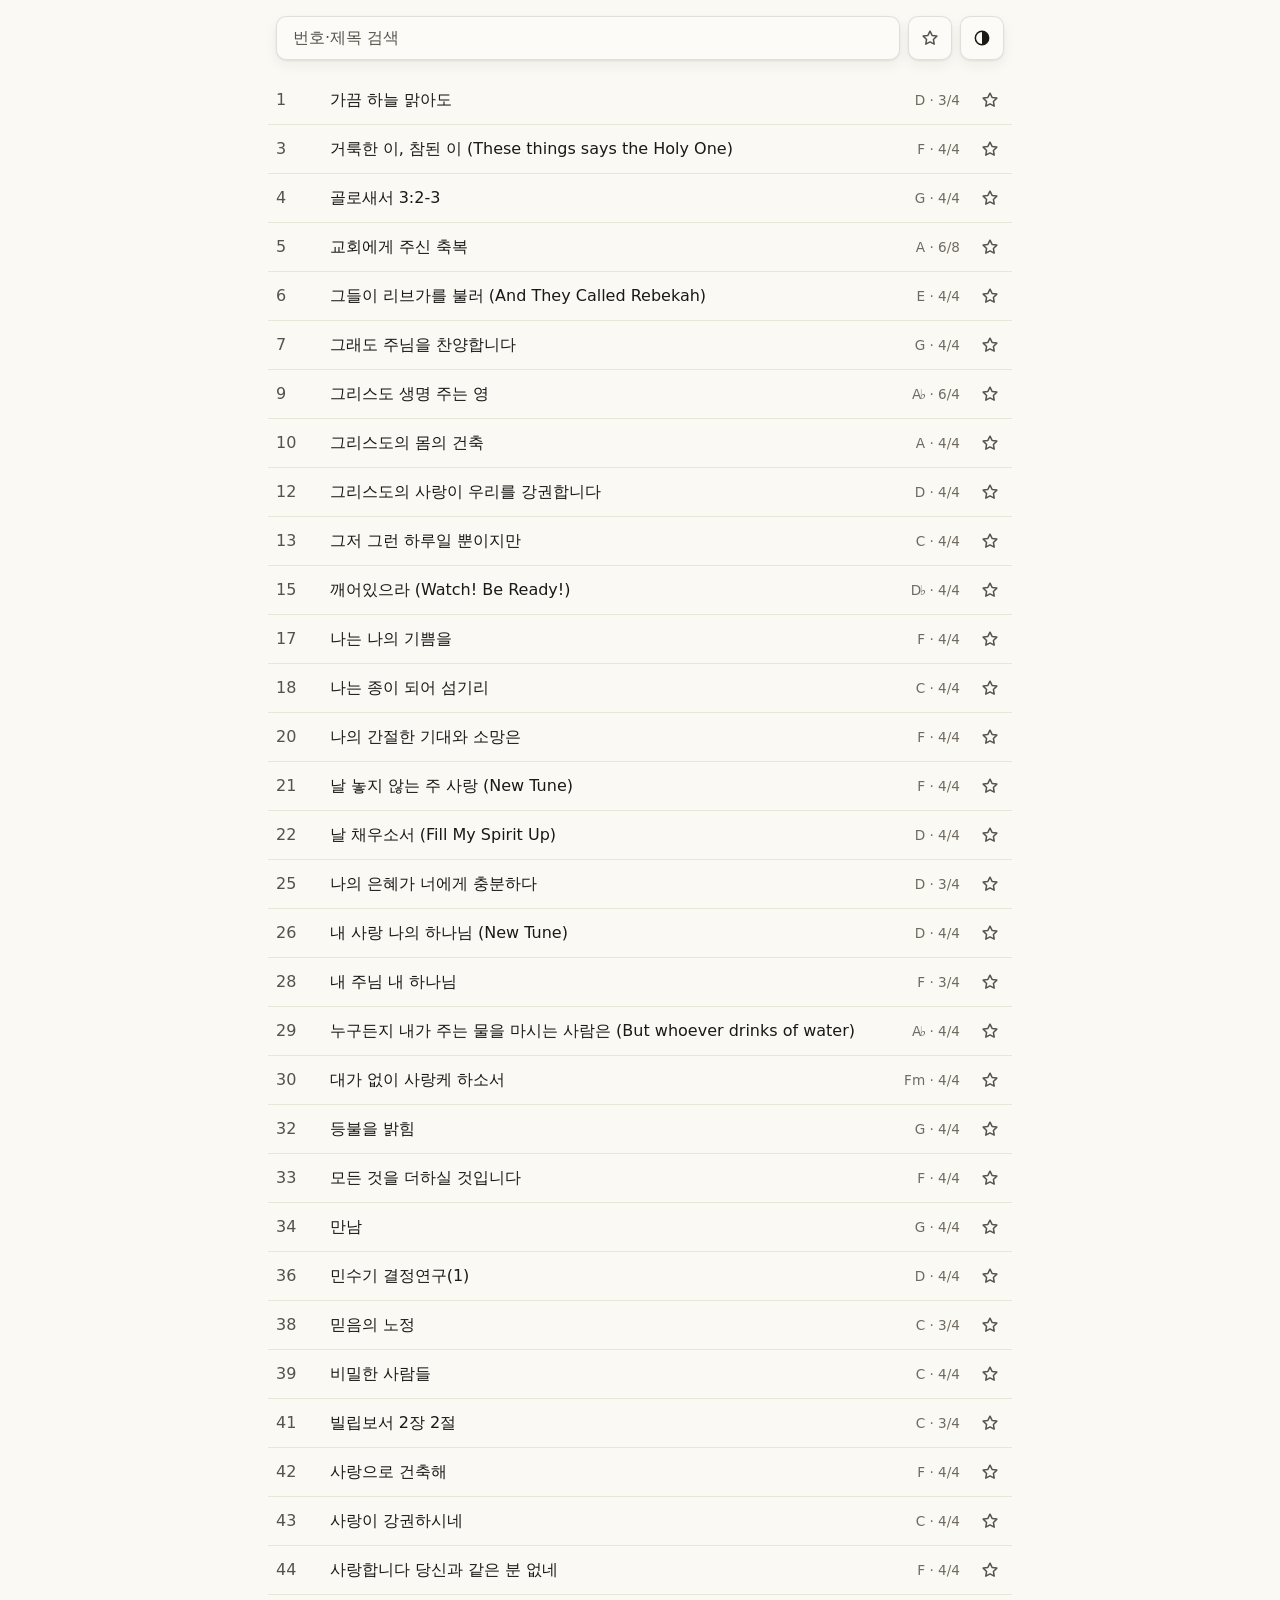
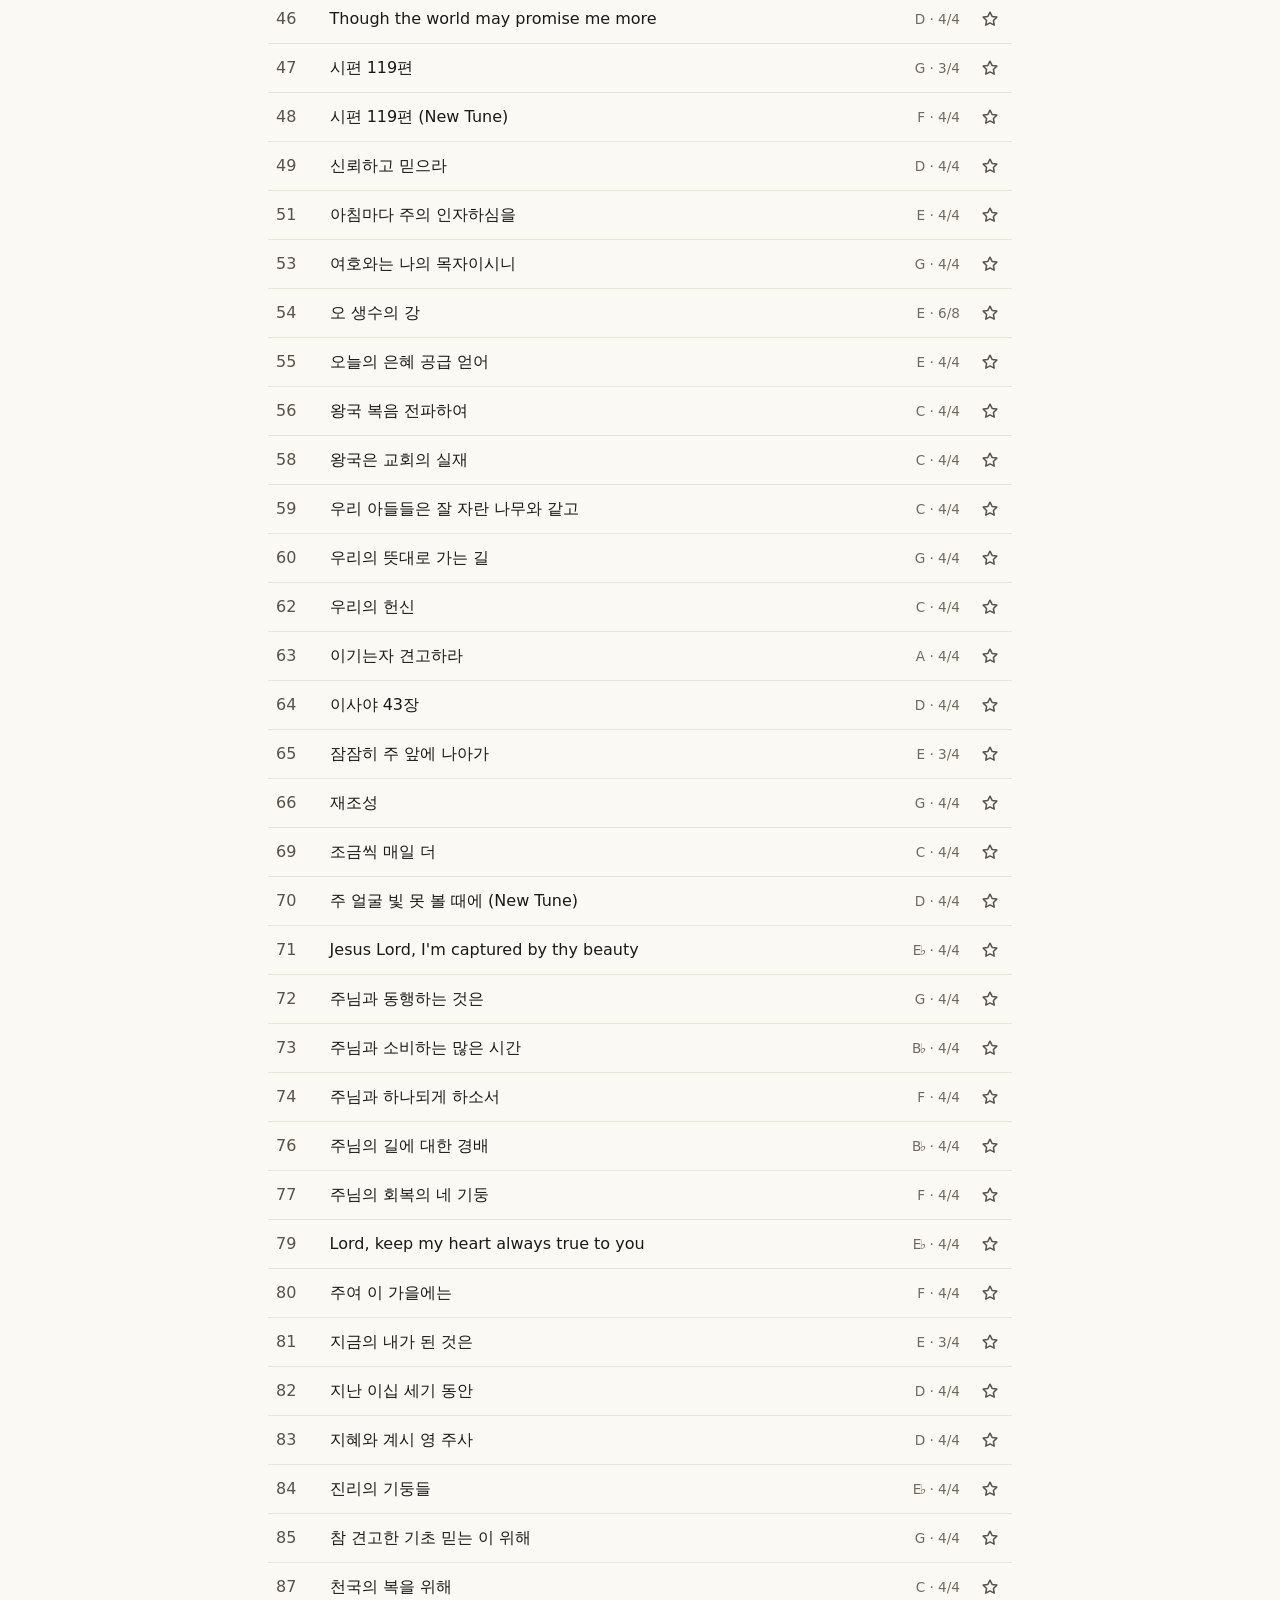
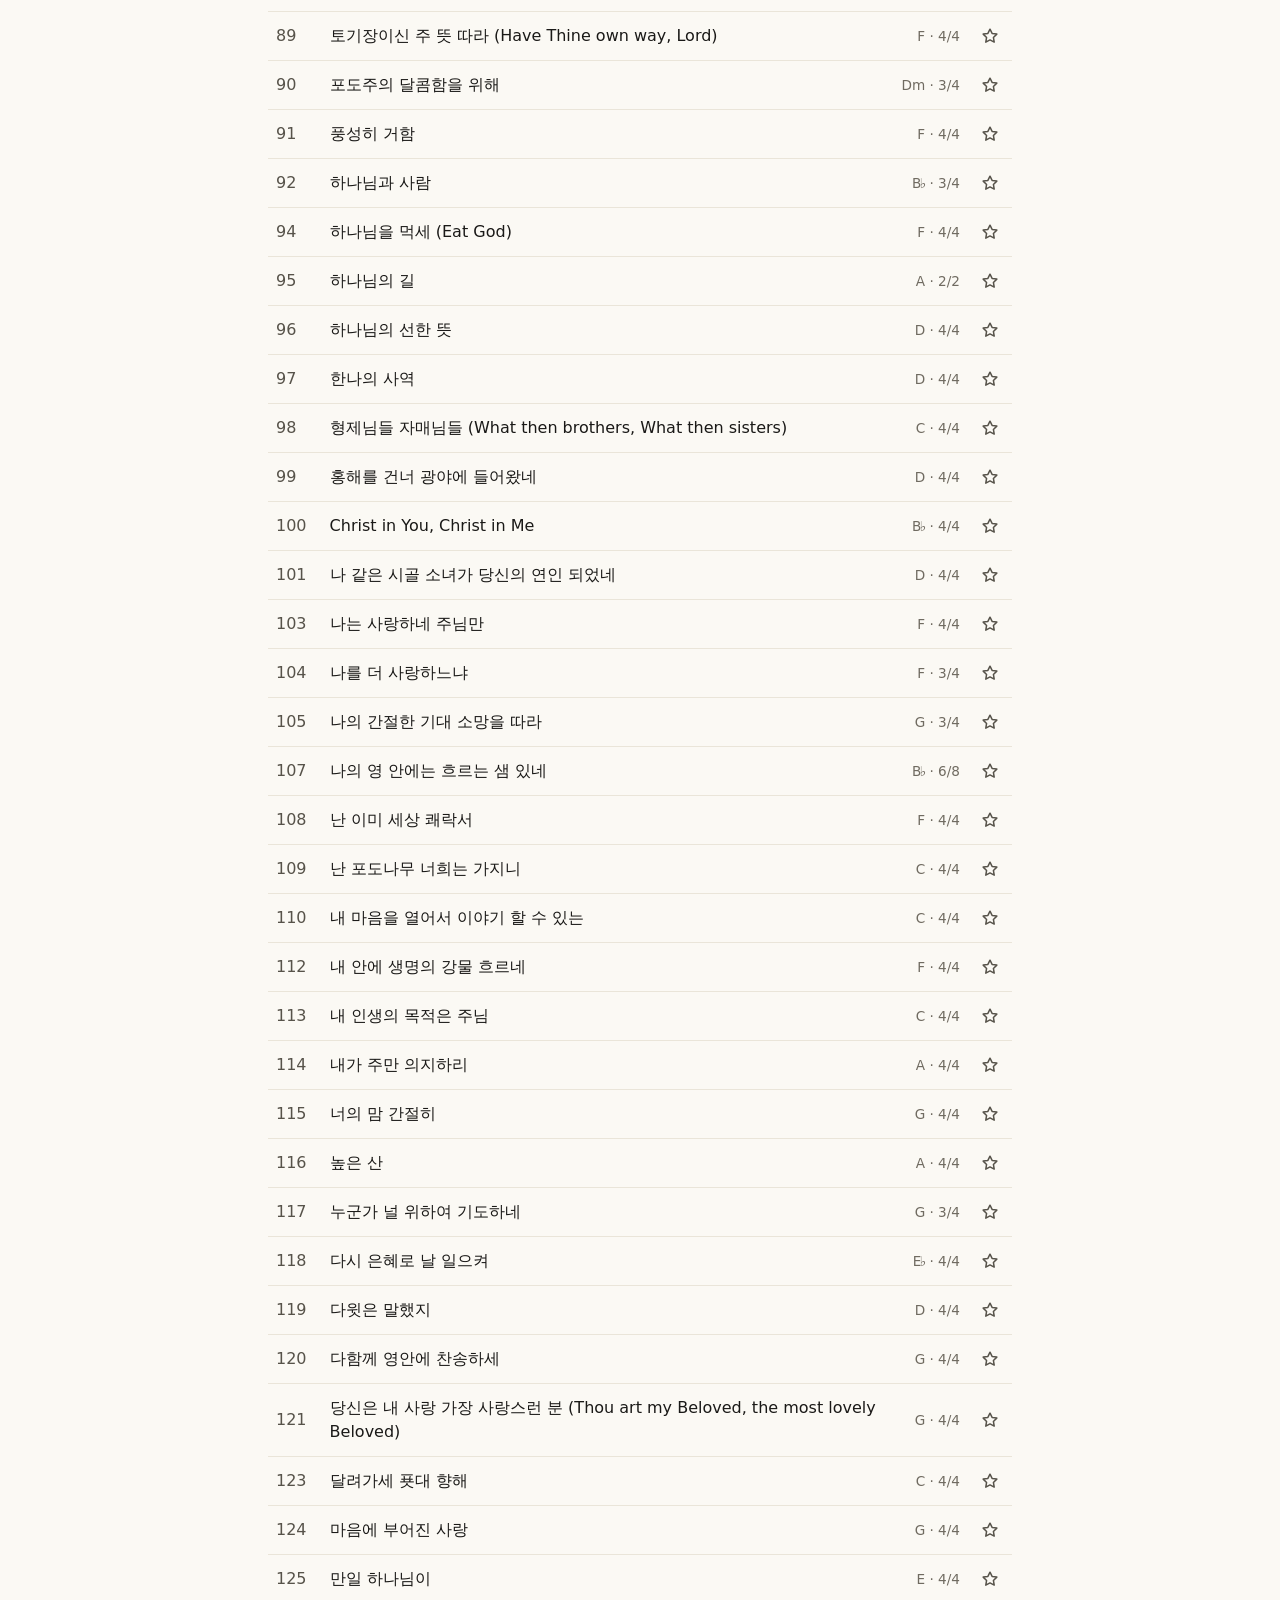
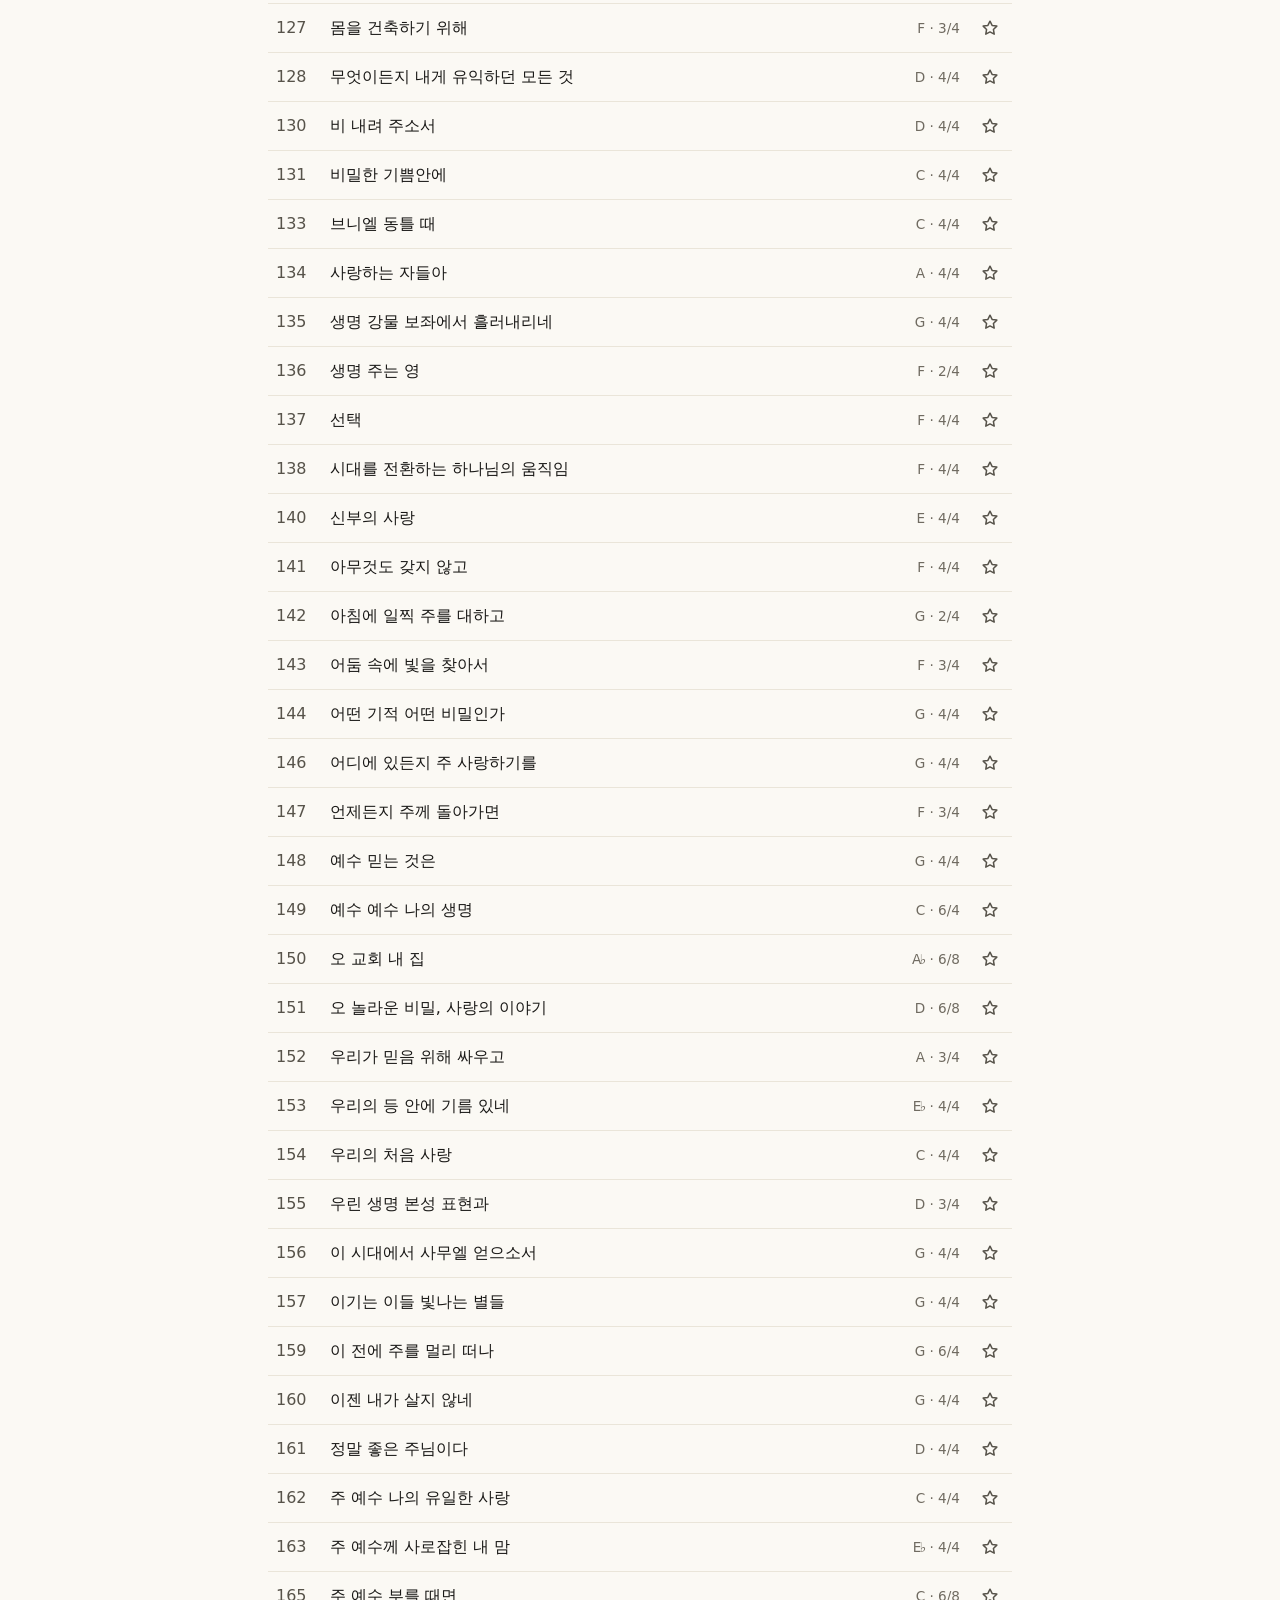
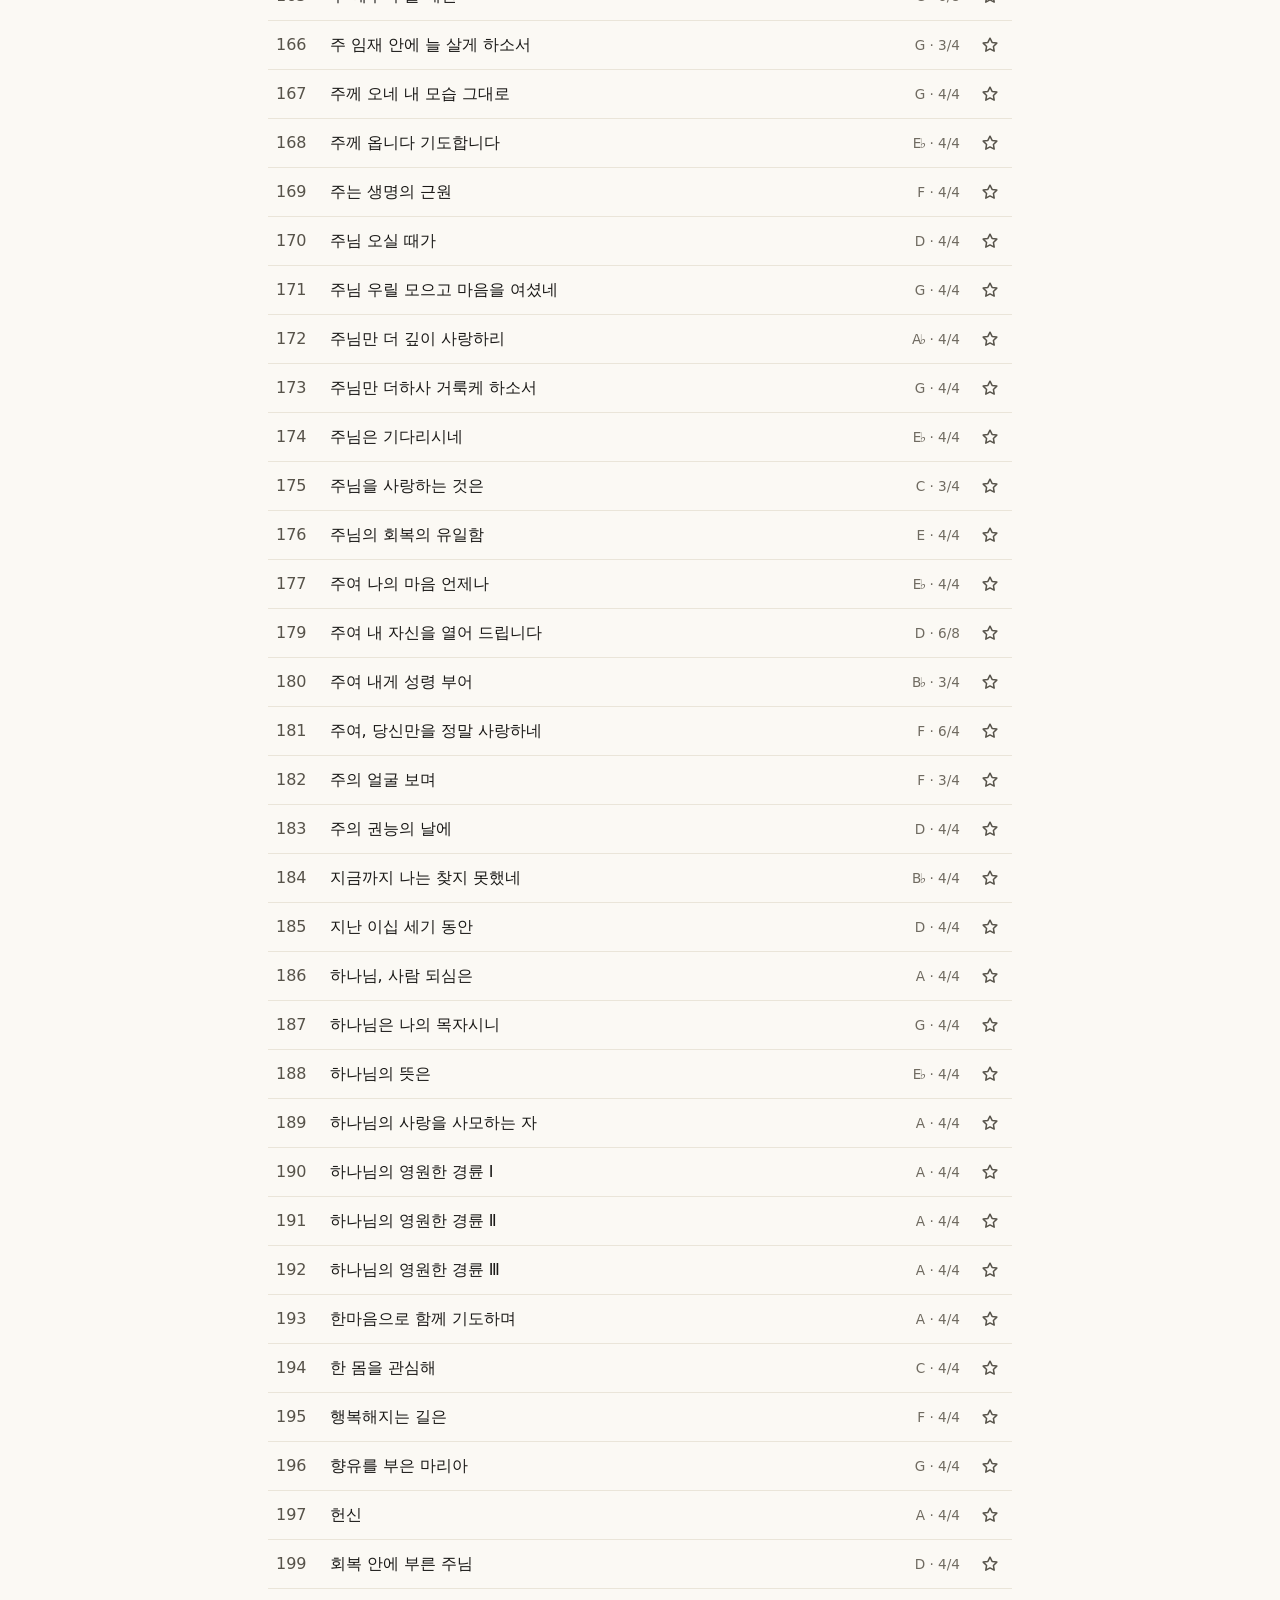
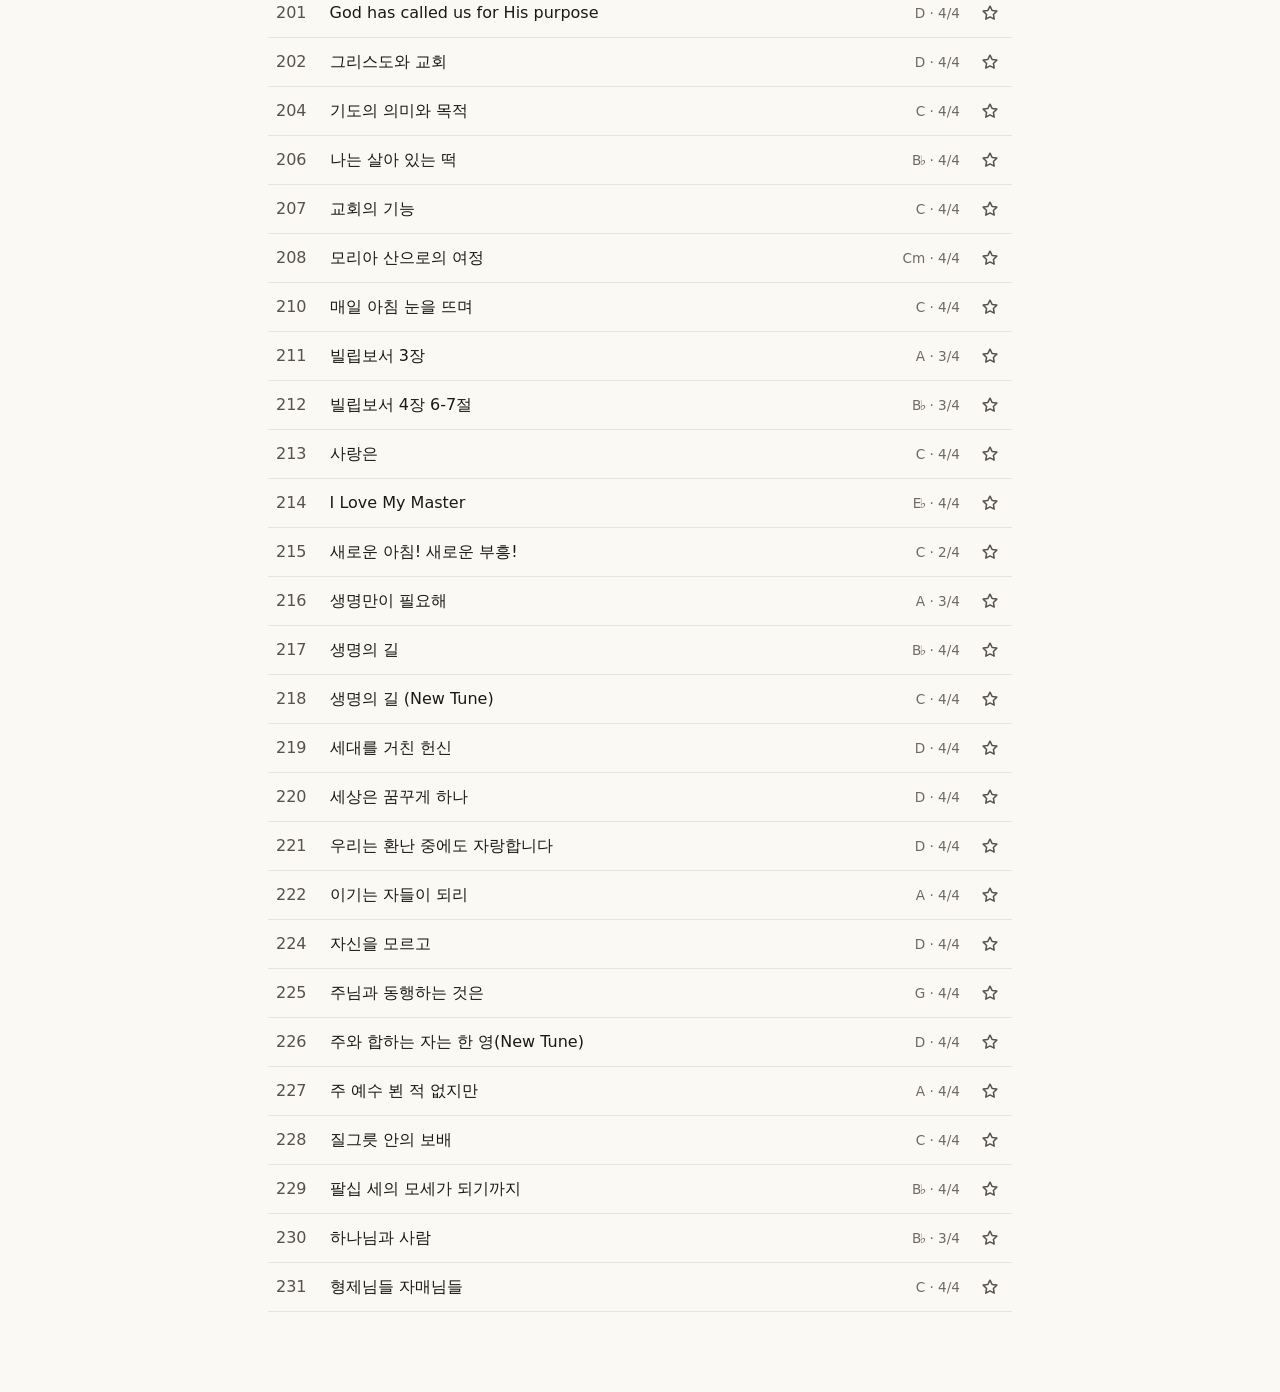
==== commit c89a2297: "Remove on-screen repeat guidance and apply 4부 set 4-5 fixes (007 013 049 071 092 226)" ====
--- a/index.html
+++ b/index.html
@@ -347,7 +347,10 @@
           if (!sy.some(function (c) { return c.rows[k]; })) return;
           var rs = { cells: sy.map(function (c) { return c.rows[k] || blankLike(c.cell); }), end: end };
           var src = sy[0].src[k];   // 렌더 보표가 원본 보표 하나를 통째로 덮을 때 추가 가사행도 그대로(186 접은 절)
-          if (src && src.extra && src.cells.length === sy.length && sy.every(function (c) { return c.src[k] === src; })) rs.extra = src.extra;
+          if (src && src.extra && src.cells.length === sy.length && sy.every(function (c) { return c.src[k] === src; })) {
+            rs.extra = src.extra;
+            if (src.extraCells) rs.extraCells = src.extraCells;
+          }
           rows.push({ num: run[k].num, sys: rs });
         });
         return { chords: { cells: sy.map(function (c) { return c.cell; }), end: end }, rows: rows };
@@ -406,7 +409,7 @@
 </script>
 <script>
 // 생성물 — 직접 수정 금지. 만든 곳: web/tools/parse.py (입력: 악보/*.md, 곡목록.md 상태 '완료'만)
-window.SONGS=[{"id":"001","page":1,"title":"가끔 하늘 맑아도","sub":"Sometimes Even A Blue Sky","key":"D","minor":false,"time":"3/4","pickup":true,"bars":71,"notes":[],"sections":[{"label":"1절","kind":"verse","num":1,"lang":"ko","systems":[{"cells":[[{"c":null,"t":"가"}],[{"c":"D","t":"끔 하"}],[{"c":"A","t":"늘 맑아"}],[{"c":"D","t":"도"}],[{"c":null,"t":"늘"}],[{"c":"G","t":"검은"}],[{"c":"Em","t":"구름"}],[{"c":"A","t":"뿐"}],[{"c":null,"t":"-"}]],"end":"|"},{"cells":[[{"c":null,"t":"어"}],[{"c":"G","t":"두운 밤"}],[{"c":"A","t":"부른 달"}],[{"c":"D","t":"콤한 찬"}],[{"c":"G","t":"송 늘"}],[{"c":"A","t":"소리"}],[{"c":null,"t":"없이 불"}],[{"c":"D","t":"러"}],[{"c":null,"t":"-"}]],"end":"|"},{"cells":[[{"c":null,"t":"맑"}],[{"c":"G","t":"지 않"}],[{"c":"A","t":"은 늘 흐"}],[{"c":"F#m","t":"린 하늘"}],[{"c":"Bm","t":"이 날"}],[{"c":"A","t":"인내"}],[{"c":null,"t":"하게"}],[{"c":"D","t":"해"}],[{"c":null,"t":"-"}]],"end":"|"},{"cells":[[{"c":null,"t":"하"}],[{"c":"G","t":"나님"}],[{"c":null,"t":"맘 기쁨"}],[{"c":"D","t":"구하도"}],[{"c":"G","t":"록 나"}],[{"c":"A","t":"를"}],[{"c":null,"t":"강권하"}],[{"c":"D","t":"네"}],[{"c":"A","t":"-"}]],"end":"|"},{"cells":[[{"c":null,"t":"사"}],[{"c":"D","t":"방이"}],[{"c":"A","t":"메말"}],[{"c":"D","t":"라"}],[{"c":null,"t":"시"}],[{"c":"G","t":"원치"}],[{"c":"A","t":"않을"}],[{"c":"D","t":"때"}],[{"c":null,"t":"-"}]],"end":"|"},{"cells":[[{"c":null,"t":"얼"}],[{"c":"G","t":"마나"}],[{"c":"A","t":"당신의"}],[{"c":"F#m","t":"매 맞아"}],[{"c":"Bm","t":"야 마"}],[{"c":"Em","t":"실 수"}],[{"c":null,"t":"있나"}],[{"c":"A","t":"요"}],[{"c":null,"t":"-"}]],"end":"|"},{"cells":[[{"c":null,"t":"얼"}],[{"c":"D","t":"마나"}],[{"c":"A","t":"당신의"}],[{"c":"G","t":"불로 타"}],[{"c":"D","t":"야 시"}],[{"c":"G","t":"련이"}],[{"c":"A","t":"끝나나"}],[{"c":"D","t":"요"}],[{"c":null,"t":"-"}]],"end":"|"},{"cells":[[{"c":null,"t":"얼"}],[{"c":"G","t":"마나"}],[{"c":"A","t":"당신께"}],[{"c":"F#m","t":"찔려야"}],[{"c":"Bm","t":"만 달"}],[{"c":"G","t":"콤해"}],[{"c":"A","t":"지나"}],[{"c":"D","t":"요"}],[{"c":null,"t":"-"}]],"end":"||"}],"text":null,"piece":0},{"label":"2절","kind":"verse","num":2,"lang":"ko","systems":[{"cells":[[{"c":null,"t":"가"}],[{"c":"D","t":"시가"}],[{"c":"A","t":"있어"}],[{"c":"D","t":"야"}],[{"c":null,"t":"능"}],[{"c":"G","t":"력 나"}],[{"c":"Em","t":"타나지"}],[{"c":"A","t":"만"}],[{"c":null,"t":"-"}]],"end":"|"},{"cells":[[{"c":null,"t":"잃"}],[{"c":"G","t":"고 뒤척"}],[{"c":"A","t":"거리는"}],[{"c":"D","t":"나에게"}],[{"c":"G","t":"는 의"}],[{"c":"A","t":"지할"}],[{"c":null,"t":"데가 없"}],[{"c":"D","t":"네"}],[{"c":null,"t":"-"}]],"end":"|"},{"cells":[[{"c":null,"t":"내"}],[{"c":"G","t":"모든"}],[{"c":"A","t":"것 잃어"}],[{"c":"F#m","t":"버려야"}],[{"c":"Bm","t":"만 자"}],[{"c":"A","t":"유를"}],[{"c":null,"t":"얻지"}],[{"c":"D","t":"만"}],[{"c":null,"t":"-"}]],"end":"|"},{"cells":[[{"c":null,"t":"누"}],[{"c":"G","t":"구에"}],[{"c":null,"t":"게도 말"}],[{"c":"D","t":"을 못 하"}],[{"c":"G","t":"고 다"}],[{"c":"A","t":"만"}],[{"c":null,"t":"믿었"}],[{"c":"D","t":"네"}],[{"c":"A","t":"-"}]],"end":"|"},{"cells":[[{"c":null,"t":"형"}],[{"c":"D","t":"제가"}],[{"c":"A","t":"형제"}],[{"c":"D","t":"를"}],[{"c":null,"t":"서"}],[{"c":"G","t":"로가"}],[{"c":"A","t":"대항"}],[{"c":"D","t":"해"}],[{"c":null,"t":"-"}]],"end":"|"},{"cells":[[{"c":null,"t":"사"}],[{"c":"G","t":"람마"}],[{"c":"A","t":"다 서로"}],[{"c":"F#m","t":"이기려"}],[{"c":"Bm","t":"고 다"}],[{"c":"Em","t":"투고"}],[{"c":null,"t":"싸우"}],[{"c":"A","t":"네"}],[{"c":null,"t":"-"}]],"end":"|"},{"cells":[[{"c":null,"t":"나"}],[{"c":"D","t":"홀로"}],[{"c":"A","t":"당신께"}],[{"c":"G","t":"찬송할"}],[{"c":"D","t":"때 당"}],[{"c":"G","t":"신 아"}],[{"c":"A","t":"픈 맘 아"}],[{"c":"D","t":"네"}],[{"c":null,"t":"-"}]],"end":"|"},{"cells":[[{"c":null,"t":"비"}],[{"c":"G","t":"교 못"}],[{"c":"A","t":"할 당신"}],[{"c":"F#m","t":"의 손실"}],[{"c":"Bm","t":"로 고"}],[{"c":"G","t":"난의"}],[{"c":"A","t":"교통 배"}],[{"c":"D","t":"워"}],[{"c":null,"t":"-"}]],"end":"||"}],"text":null,"piece":0},{"label":"3절","kind":"verse","num":3,"lang":"ko","systems":[{"cells":[[{"c":null,"t":"지"}],[{"c":"D","t":"금 내"}],[{"c":"A","t":"인생"}],[{"c":"D","t":"은"}],[{"c":null,"t":"나"}],[{"c":"G","t":"날이"}],[{"c":"Em","t":"빨라지"}],[{"c":"A","t":"네"}],[{"c":null,"t":"-"}]],"end":"|"},{"cells":[[{"c":null,"t":"시"}],[{"c":"G","t":"간 발자"}],[{"c":"A","t":"국 소리"}],[{"c":"D","t":"들으"}],[{"c":"G","t":"니 해"}],[{"c":"A","t":"질녘"}],[{"c":null,"t":"느껴지"}],[{"c":"D","t":"네"}],[{"c":null,"t":"-"}]],"end":"|"},{"cells":[[{"c":null,"t":"차"}],[{"c":"G","t":"가운"}],[{"c":"A","t":"저 달빛"}],[{"c":"F#m","t":"이 사라"}],[{"c":"Bm","t":"져 인"}],[{"c":"A","t":"생도"}],[{"c":null,"t":"끝나"}],[{"c":"D","t":"가"}],[{"c":null,"t":"-"}]],"end":"|"},{"cells":[[{"c":null,"t":"내"}],[{"c":"G","t":"앞의"}],[{"c":null,"t":"검은 구"}],[{"c":"D","t":"름 없어"}],[{"c":"G","t":"져 모"}],[{"c":"A","t":"두"}],[{"c":null,"t":"사라"}],[{"c":"D","t":"져"}],[{"c":"A","t":"-"}]],"end":"|"},{"cells":[[{"c":null,"t":"밝"}],[{"c":"D","t":"아오"}],[{"c":"A","t":"는 장래"}],[{"c":"D","t":"에"}],[{"c":null,"t":"과"}],[{"c":"G","t":"거는"}],[{"c":"A","t":"빛을 잃"}],[{"c":"D","t":"고"}],[{"c":null,"t":"-"}]],"end":"|"},{"cells":[[{"c":null,"t":"시"}],[{"c":"G","t":"간이"}],[{"c":"A","t":"지나가"}],[{"c":"F#m","t":"얽혔던"}],[{"c":"Bm","t":"것 풀"}],[{"c":"Em","t":"어지"}],[{"c":null,"t":"고 있"}],[{"c":"A","t":"네"}],[{"c":null,"t":"-"}]],"end":"|"},{"cells":[[{"c":null,"t":"보"}],[{"c":"D","t":"이지"}],[{"c":"A","t":"않던 것"}],[{"c":"G","t":"나타나"}],[{"c":"D","t":"네 보"}],[{"c":"G","t":"던 것"}],[{"c":"A","t":"사라지"}],[{"c":"D","t":"네"}],[{"c":null,"t":"-"}]],"end":"|"},{"cells":[[{"c":null,"t":"하"}],[{"c":"G","t":"늘 향"}],[{"c":"A","t":"한 내 소"}],[{"c":"F#m","t":"망 보게"}],[{"c":"Bm","t":"돼 당"}],[{"c":"G","t":"신과"}],[{"c":"A","t":"함께 가"}],[{"c":"D","t":"리"}],[{"c":null,"t":"-"}]],"end":"||"}],"text":null,"piece":0},{"label":"4절","kind":"verse","num":4,"lang":"ko","systems":[{"cells":[[{"c":null,"t":"나"}],[{"c":"D","t":"날이"}],[{"c":"A","t":"지나"}],[{"c":"D","t":"가"}],[{"c":null,"t":"내"}],[{"c":"G","t":"인생"}],[{"c":"Em","t":"돌아"}],[{"c":"A","t":"봐"}],[{"c":null,"t":"-"}]],"end":"|"},{"cells":[[{"c":null,"t":"오"}],[{"c":"G","t":"고 가는"}],[{"c":"A","t":"인생"}],[{"c":"D","t":"은 그 끝"}],[{"c":"G","t":"이 얼"}],[{"c":"A","t":"마 남"}],[{"c":null,"t":"지 않"}],[{"c":"D","t":"아"}],[{"c":null,"t":"-"}]],"end":"|"},{"cells":[[{"c":null,"t":"무"}],[{"c":"G","t":"엇이"}],[{"c":"A","t":"더 달콤"}],[{"c":"F#m","t":"한 것인"}],[{"c":"Bm","t":"가 아"}],[{"c":"A","t":"침노"}],[{"c":null,"t":"을인"}],[{"c":"D","t":"가"}],[{"c":null,"t":"-"}]],"end":"|"},{"cells":[[{"c":null,"t":"해"}],[{"c":"G","t":"가 질"}],[{"c":null,"t":"때인가"}],[{"c":"D","t":"해 가 질"}],[{"c":"G","t":"때 당"}],[{"c":"A","t":"신"}],[{"c":null,"t":"과 가까"}],[{"c":"D","t":"워"}],[{"c":"A","t":"-"}]],"end":"|"},{"cells":[[{"c":null,"t":"당"}],[{"c":"D","t":"신 기"}],[{"c":"A","t":"다리"}],[{"c":"D","t":"다"}],[{"c":null,"t":"내"}],[{"c":"G","t":"맘 무"}],[{"c":"A","t":"너지"}],[{"c":"D","t":"네"}],[{"c":null,"t":"-"}]],"end":"|"},{"cells":[[{"c":null,"t":"내"}],[{"c":"G","t":"눈 이"}],[{"c":"A","t":"제 침침"}],[{"c":"F#m","t":"해져 가"}],[{"c":"Bm","t":"네 장"}],[{"c":"Em","t":"막을"}],[{"c":null,"t":"떠나"}],[{"c":"A","t":"네"}],[{"c":null,"t":"-"}]],"end":"|"},{"cells":[[{"c":null,"t":"주"}],[{"c":"D","t":"의 웃"}],[{"c":"A","t":"는 얼굴"}],[{"c":"G","t":"안식케"}],[{"c":"D","t":"해 매"}],[{"c":"G","t":"인 것"}],[{"c":"A","t":"벗게"}],[{"c":"D","t":"해"}],[{"c":null,"t":"-"}]],"end":"|"},{"cells":[[{"c":null,"t":"난"}],[{"c":"G","t":"묶인"}],[{"c":"A","t":"것에서"}],[{"c":"F#m","t":"해방케"}],[{"c":"Bm","t":"돼 주"}],[{"c":"G","t":"님께"}],[{"c":"A","t":"돌아"}],[{"c":"D","t":"가"}],[{"c":null,"t":"-"}]],"end":"||"}],"text":null,"piece":0}]},{"id":"003","page":3,"title":"거룩한 이, 참된 이 (These things says the Holy One)","sub":"영문)","key":"F","minor":false,"time":"4/4","pickup":true,"bars":20,"notes":[],"sections":[{"label":"1절","kind":"verse","num":1,"lang":"ko","systems":[{"cells":[[{"c":null,"t":"거룩한"}],[{"c":"F","t":"이, 참된"}],[{"c":"Dm","t":"이, 다윗의"}]],"end":"|"},{"cells":[[{"c":"Bb","t":"열쇠 가진 이, 열면 닫"}],[{"c":"C","t":"을 수 없고 닫으"}]],"end":"|"},{"cells":[[{"c":"F","t":"면 열 수 없"}],[{"c":"Dm","t":"도록 하는"}],[{"c":"Bb","t":"이가"},{"c":"C","t":"말한"}],[{"c":"F","t":"다"}]],"end":"|"},{"cells":[[{"c":null,"t":"너의 일"}],[{"c":"F","t":"안다 네 앞"}],[{"c":"Dm","t":"에"}]],"end":"|"},{"cells":[[{"c":null,"t":"닫을"}],[{"c":"Bb","t":"수 없는 열린 문 두었"}],[{"c":"C","t":"다"}]],"end":"|"},{"cells":[[{"c":null,"t":"네가 적은"}],[{"c":"F","t":"능력 가지고"}],[{"c":"Dm","t":"도"}]],"end":"|"},{"cells":[[{"c":null,"t":"내 말 지"}],[{"c":"Bb","t":"켰고 나를"},{"c":"C","t":"부인 안 했기"}],[{"c":"F","t":"에"}]],"end":"||"}],"text":null,"piece":0},{"label":"1절(영문)","kind":"verse","num":1,"lang":"en","systems":[{"cells":[[{"c":null,"t":"These things"}],[{"c":"F","t":"says the Holy"}],[{"c":"Dm","t":"One, The true"}]],"end":"|"},{"cells":[[{"c":"Bb","t":"One, the One who has the key of"}],[{"c":"C","t":"David, The One who"}]],"end":"|"},{"cells":[[{"c":"F","t":"opens, no one will"}],[{"c":"Dm","t":"shut, And shuts and"}],[{"c":"Bb","t":"no one"},{"c":"C","t":"o"}],[{"c":"F","t":"pens;"}]],"end":"|"},{"cells":[[{"c":null,"t":"I know your"}],[{"c":"F","t":"works; Be"}],[{"c":"Dm","t":"hold,"}]],"end":"|"},{"cells":[[{"c":null,"t":"I have"}],[{"c":"Bb","t":"put before you an opened"}],[{"c":"C","t":"door"}]],"end":"|"},{"cells":[[{"c":null,"t":"Which no one can"}],[{"c":"F","t":"shut, Because you"}],[{"c":"Dm","t":"have"}]],"end":"|"},{"cells":[[{"c":null,"t":"a little"}],[{"c":"Bb","t":"power, Have kept My"},{"c":"C","t":"word, Have not denied My"}],[{"c":"F","t":"name."}]],"end":"||"}],"text":null,"piece":0}]},{"id":"004","page":4,"title":"골로새서 3:2-3","sub":"Colossians 3:2-3","key":"G","minor":false,"time":"4/4","pickup":true,"bars":32,"notes":[],"sections":[{"label":"1절","kind":"verse","num":1,"lang":"ko","systems":[{"cells":[[{"c":null,"t":"여러분은"}],[{"c":"D","t":"위에 있는 것들"}],[{"c":"D7","t":"을 생각하고"}],[{"c":"G","t":"땅에 있는 것들"}]],"end":"|"},{"cells":[[{"c":"D","t":"을 생각"}],[{"c":"Bm","t":"하지"}],[{"c":"Em","t":"마십시"}],[{"c":"A","t":"오."}]],"end":"|"},{"cells":[[{"c":"A7","t":"-"},{"c":"A","t":"여러분은"}],[{"c":"D","t":"위에 있는 것들"}],[{"c":"D7","t":"을 생각하고"}],[{"c":"G","t":"땅에 있는 것들"}]],"end":"|"},{"cells":[[{"c":"D","t":"을 생각"}],[{"c":"Bm","t":"하지"}],[{"c":"Em","t":"마"},{"c":"A","t":"십시"}],[{"c":"D","t":"오"}],[{"c":null,"t":"왜냐"}],[{"c":"D","t":"면"}],[{"c":"D7","t":"- 왜냐"}]],"end":"|"},{"cells":[[{"c":"G","t":"면"}],[{"c":null,"t":"왜냐"}],[{"c":"D","t":"면 여러분은"}],[{"c":"Bm","t":"이미 죽었"}]],"end":"|"},{"cells":[[{"c":"Em","t":"고"}],[{"c":"A","t":"- 여러분의"}],[{"c":"D","t":"생명은 그리스도"}],[{"c":"D7","t":"와 함께"}]],"end":"|"},{"cells":[[{"c":"G","t":"하나님 안"}],[{"c":"D","t":"에 감추"}],[{"c":"D","t":"어져 있기"}],[{"c":"D","t":"때문"},{"c":"A","t":"입니"}],[{"c":"D","t":"다."},{"c":"G","t":"-"}],[{"c":"D","t":"-"}]],"end":"||"}],"text":null,"piece":0}]},{"id":"005","page":5,"title":"교회에게 주신 축복","sub":null,"key":"A","minor":false,"time":"6/8","pickup":true,"bars":35,"notes":[],"sections":[{"label":"1절","kind":"verse","num":1,"lang":"ko","systems":[{"cells":[[{"c":null,"t":"하나"}],[{"c":"A","t":"님 영원 전에"}],[{"c":"D","t":"날 선택"}],[{"c":"E","t":"하고 예비하"}],[{"c":"A","t":"셔"}]],"end":"|"},{"cells":[[{"c":"F#m","t":"크신 사랑으"}],[{"c":"D","t":"로 우릴"}],[{"c":"E","t":"부르셨다"}],[{"c":"A","t":"네"}]],"end":"|"},{"cells":[[{"c":"F#m","t":"이전에 나"}],[{"c":"C#m","t":"죽음 가"}],[{"c":"D","t":"운데"},{"c":"E","t":"머물러"}],[{"c":"A","t":"있었지만"}]],"end":"|"},{"cells":[[{"c":"F#m","t":"은혜의 풍"}],[{"c":"C#m","t":"성 따라 피"}],[{"c":"D","t":"로 구속"},{"c":"Bm","t":"하셨다"}],[{"c":"E","t":"네"}]],"end":"|"},{"cells":[[{"c":null,"t":"주"}],[{"c":"A","t":"님 날"},{"c":"E","t":"살리"}],[{"c":"F#m","t":"고 죽음"}],[{"c":"D","t":"에서"},{"c":"E","t":"일으"}],[{"c":"A","t":"키셔"}]],"end":"|"},{"cells":[[{"c":"D","t":"하늘들 안"}],[{"c":"A","t":"에 주와"}],[{"c":"B","t":"함께 앉히셨"}],[{"c":"E","t":"네"}]],"end":"|"},{"cells":[[{"c":null,"t":"주께"}],[{"c":"A","t":"서 우"},{"c":"E","t":"릴 보"}],[{"c":"F#m","t":"혈로 사"},{"c":"A","t":"셔 도"}],[{"c":"D","t":"장 찍"},{"c":"E","t":"으셨으"}],[{"c":"A","t":"니"}]],"end":"|"},{"cells":[[{"c":null,"t":"이"}],[{"c":"D","t":"것이"},{"c":"E","t":"교회"}],[{"c":"A","t":"에게 주"},{"c":"F#m","t":"신 영"}],[{"c":"D","t":"원한"},{"c":"E","t":"축복일"}],[{"c":"A","t":"세"}]],"end":"||"}],"text":null,"piece":0}]},{"id":"006","page":6,"title":"그들이 리브가를 불러 (And They Called Rebekah)","sub":"영문)","key":"E","minor":false,"time":"4/4","pickup":true,"bars":20,"notes":[],"sections":[{"label":"1절","kind":"verse","num":1,"lang":"ko","systems":[{"cells":[[{"c":null,"t":"그들"}],[{"c":"E","t":"이 리"},{"c":"E/G#","t":"브가를 불"}],[{"c":"A","t":"러 물"}]],"end":"|"},{"cells":[[{"c":"B","t":"었네 이 사"}],[{"c":"E","t":"람과"},{"c":"E/G#","t":"같이 가겠"}],[{"c":"A","t":"- 느냐"},{"c":"B","t":"-"}]],"end":"||"}],"text":null,"piece":0},{"label":"2절","kind":"verse","num":2,"lang":"ko","systems":[{"cells":[[{"c":null,"t":"그러"}],[{"c":"E","t":"자 리"},{"c":"E/G#","t":"브가가 대"}],[{"c":"A","t":"답하"}]],"end":"|"},{"cells":[[{"c":"B","t":"였네 이 사"}],[{"c":"E","t":"람과"},{"c":"E/G#","t":"같이 가겠"}],[{"c":"A","t":"- 습니다"},{"c":"B","t":"-"}]],"end":"||"}],"text":null,"piece":0},{"label":"3절","kind":"verse","num":3,"lang":"ko","systems":[{"cells":[[{"c":"E","t":"예수"},{"c":"E/G#","t":"그리스도"}],[{"c":"A","t":"-"},{"c":"B","t":"- 뵌 적"}],[{"c":"E","t":"- 없"},{"c":"E/G#","t":"으면서도"}],[{"c":"A","t":"-"},{"c":"B","t":"-"}]],"end":"||"}],"text":null,"piece":0},{"label":"4절","kind":"verse","num":4,"lang":"ko","systems":[{"cells":[[{"c":"E","t":"그분"},{"c":"E/G#","t":"사랑하며"}],[{"c":"A","t":"-"},{"c":"B","t":"- 믿고"}],[{"c":"E","t":"- 기"},{"c":"E/G#","t":"뻐합니다"}],[{"c":"A","t":"-"},{"c":"B","t":"-"}]],"end":"|"},{"cells":[[{"c":"E","t":"-"}]],"end":"||"}],"text":null,"piece":0},{"label":"1절(영문)","kind":"verse","num":1,"lang":"en","systems":[{"cells":[[{"c":null,"t":"And they"}],[{"c":"E","t":"called Re"},{"c":"E/G#","t":"bekah and said"}],[{"c":"A","t":"to her,"}]],"end":"|"},{"cells":[[{"c":"B","t":"Will you go with"}],[{"c":"E","t":"this man? And"},{"c":"E/G#","t":"she said, I"}],[{"c":"A","t":"- will go."},{"c":"B","t":"-"}]],"end":"||"}],"text":null,"piece":0},{"label":"2절(영문)","kind":"verse","num":2,"lang":"en","systems":[{"cells":[[{"c":null,"t":"And they"}],[{"c":"E","t":"called Re"},{"c":"E/G#","t":"bekah and said"}],[{"c":"A","t":"to her,"}]],"end":"|"},{"cells":[[{"c":"B","t":"Will you go with"}],[{"c":"E","t":"this man? And"},{"c":"E/G#","t":"she said, I"}],[{"c":"A","t":"- will go."},{"c":"B","t":"-"}]],"end":"||"}],"text":null,"piece":0},{"label":"3절(영문)","kind":"verse","num":3,"lang":"en","systems":[{"cells":[[{"c":"E","t":"Whom"},{"c":"E/G#","t":"having not seen,"}],[{"c":"A","t":"-"},{"c":"B","t":"- you love;"}],[{"c":"E","t":"- Be"},{"c":"E/G#","t":"lieve and exult."}],[{"c":"A","t":"-"},{"c":"B","t":"-"}]],"end":"||"}],"text":null,"piece":0},{"label":"4절(영문)","kind":"verse","num":4,"lang":"en","systems":[{"cells":[[{"c":"E","t":"Whom"},{"c":"E/G#","t":"having not seen,"}],[{"c":"A","t":"-"},{"c":"B","t":"- you love;"}],[{"c":"E","t":"- Be"},{"c":"E/G#","t":"lieve and exult."}],[{"c":"A","t":"-"},{"c":"B","t":"-"}]],"end":"|"},{"cells":[[{"c":"E","t":"-"}]],"end":"||"}],"text":null,"piece":0}]},{"id":"007","page":7,"title":"그래도 주님을 찬양합니다","sub":null,"key":"G","minor":false,"time":"4/4","pickup":false,"bars":37,"notes":["도돌이: 25마디 끝 도돌이표부터 33마디(1번 괄호)까지 반복 — 두 번째는 26마디로 돌아가 32마디까지 부른 뒤 34마디(2번 괄호)로 이어짐. 2절 가사는 26마디부터."],"sections":[{"label":"1절","kind":"verse","num":1,"lang":"ko","systems":[{"cells":[[{"c":"G","t":"하나님의 자녀들"}],[{"c":"GM7","t":"이"}],[{"c":"G","t":"하는 것들 중 가장"}],[{"c":"Bm","t":"높은"},{"c":"Em","t":"것"}]],"end":"|"},{"cells":[[{"c":"C","t":"찬미하"},{"c":"D","t":"지 못하"}],[{"c":"Bm","t":"는 환경에"},{"c":"Em","t":"서"}],[{"c":"Am","t":"찬미를"},{"c":"A","t":"하는 것일"}],[{"c":"D","t":"세"}]],"end":"|"},{"cells":[[{"c":"G","t":"기도는 전쟁이지"}],[{"c":"GM7","t":"만"}],[{"c":"G","t":"찬미는 전쟁의 승"}],[{"c":"Bm","t":"리이"},{"c":"Em","t":"니"}]],"end":"|"},{"cells":[[{"c":"C","t":"찬양으"},{"c":"D","t":"로 저 대"}],[{"c":"Bm","t":"적을 이기"},{"c":"Em","t":"며"}],[{"c":"Am","t":"모든 것"},{"c":"A","t":"들을 초월"}],[{"c":"D","t":"하게 되"},{"c":"D7","t":"네"}]],"end":"|"},{"cells":[[{"c":"C","t":"처지와 느"},{"c":"Cm","t":"낌 주"}],[{"c":"G/B","t":"목하지 않"},{"c":"Em","t":"아"}],[{"c":"Am","t":"그것은"},{"c":"D","t":"어리석은"}],[{"c":"Bm","t":"것 이"},{"c":"Em","t":"니"}]],"end":"|"},{"cells":[[{"c":"C","t":"여전히"},{"c":"B","t":"영원히"}],[{"c":"Em","t":"찬양받기"},{"c":"G","t":"에"}],[{"c":"C","t":"합당한"},{"c":"A","t":"그리스도"}],[{"c":"G","t":"주목하"},{"c":"D","t":"라"}]],"end":"|"},{"cells":[[{"c":"D7","t":"- 우리가"}],[{"c":"G","t":"기도할 힘","rs":1},{"c":"D/F#","t":"- 이 없고"}],[{"c":"Em","t":"- 영이 억"},{"c":"Bm/D","t":"- 눌려서"}]],"end":"|"},{"cells":[[{"c":"C","t":"- 상처 입"},{"c":"G","t":"고 숨"}],[{"c":"A","t":"쉴 수 없을"},{"c":"D","t":"때 이 한"}],[{"c":"G","t":"마디를 기"},{"c":"D/F#","t":"- 억하라"}]],"end":"|"},{"cells":[[{"c":"Em","t":"- 어째서"},{"c":"Bm","t":"- 찬"}],[{"c":"C","t":"미하지 않"},{"c":"G","t":"는가?"}],[{"c":"Am","t":"찬미","v":"1"},{"c":"D","t":"하여"},{"c":"G","t":"라! 주여","re":1}]],"end":"||"}],"text":null,"piece":0},{"label":"2절","kind":"verse","num":2,"lang":"ko","systems":[{"cells":[[{"c":"G","t":"당신이 이"},{"c":"D/F#","t":"- 기셨고"}],[{"c":"Em","t":"- 초월하"},{"c":"Bm/D","t":"- 셨으니"}]],"end":"|"},{"cells":[[{"c":"C","t":"- 이제 우"},{"c":"G","t":"리는"}],[{"c":"A","t":"선포합니"},{"c":"D","t":"다 이"}],[{"c":"G","t":"영적인 전"},{"c":"D/F#","t":"- 쟁에서"}]],"end":"|"},{"cells":[[{"c":"Em","t":"- 완전히"},{"c":"Bm","t":"- 압"}],[{"c":"C","t":"도하게 되"},{"c":"G","t":"니 주"}]],"end":"|"},{"cells":[[{"c":"Am","t":"찬양","v":"2"},{"c":"D","t":"합니"},{"c":"G","t":"다","ve":1}],[{"c":"C","t":"그래도 주"},{"c":"G","t":"님을"}],[{"c":"Am","t":"찬양"},{"c":"D","t":"합니"},{"c":"Gsus4","t":"다"}],[{"c":"G","t":"-"}]],"end":"||"}],"text":null,"piece":0}]},{"id":"009","page":9,"title":"그리스도 생명 주는 영","sub":"Now Christ is the life-giving Spirit","key":"Ab","minor":false,"time":"6/4","pickup":true,"bars":17,"notes":[],"sections":[{"label":"1절","kind":"verse","num":1,"lang":"ko","systems":[{"cells":[[{"c":null,"t":"그"}],[{"c":"Ab","t":"리스도"},{"c":"Db","t":"생명 주"}],[{"c":null,"t":"는 영 곧"}],[{"c":null,"t":"생명의"},{"c":"Bb7","t":"말씀 일"}],[{"c":"Eb","t":"세"}]],"end":"|"},{"cells":[[{"c":null,"t":"생"}],[{"c":"Ab","t":"명의 영"},{"c":"Db","t":"내 안에"}],[{"c":"Ab","t":"흘러 그"}],[{"c":"Db","t":"말씀 날"},{"c":"Eb7","t":"변케 했"}],[{"c":"Ab","t":"네"}]],"end":"|"},{"cells":[[{"c":"Ab","t":"종일"}],[{"c":"Db","t":"주를"}],[{"c":"Eb","t":"먹고 또 마시며"}],[{"c":"Ab","t":"숨 쉬네"}]],"end":"|"},{"cells":[[{"c":"Ab","t":"종일"}],[{"c":"Db","t":"주를"}],[{"c":"Eb7","t":"먹고 또 마시며"}],[{"c":"Ab","t":"숨 쉬어"}]],"end":"||"}],"text":null,"piece":0},{"label":"2절","kind":"verse","num":2,"lang":"ko","systems":[{"cells":[[{"c":null,"t":"그"}],[{"c":"Ab","t":"리스도"},{"c":"Db","t":"생명 주"}],[{"c":null,"t":"는 영 곧"}],[{"c":null,"t":"생명의"},{"c":"Bb7","t":"말씀 일"}],[{"c":"Eb","t":"세"}]],"end":"|"},{"cells":[[{"c":null,"t":"생"}],[{"c":"Ab","t":"명의 영"},{"c":"Db","t":"내 안에"}],[{"c":"Ab","t":"흘러 그"}],[{"c":"Db","t":"말씀 날"},{"c":"Eb7","t":"변케 했"}],[{"c":"Ab","t":"네"}]],"end":"|"},{"cells":[[{"c":"Ab","t":"기도"}],[{"c":"Db","t":"하며"}],[{"c":"Eb","t":"주 말씀 읽고 또"}],[{"c":"Ab","t":"찬양해"}]],"end":"|"},{"cells":[[{"c":"Ab","t":"기도"}],[{"c":"Db","t":"하며"}],[{"c":"Eb7","t":"주 말씀 읽고 또"}],[{"c":"Ab","t":"찬양"}]],"end":"||"}],"text":null,"piece":0}]},{"id":"010","page":10,"title":"그리스도의 몸의 건축","sub":null,"key":"A","minor":false,"time":"4/4","pickup":true,"bars":32,"notes":[],"sections":[{"label":"1절","kind":"verse","num":1,"lang":"ko","systems":[{"cells":[[{"c":null,"t":"부름"}],[{"c":"A","t":"을 받은"},{"c":"E/B","t":"믿는"}],[{"c":"C#m","t":"이"},{"c":"F#m","t":"- 부름에"}],[{"c":"D","t":"합당히"},{"c":"E","t":"- 행해야"}],[{"c":"A","t":"하"},{"c":"A7","t":"네 모든"}]],"end":"|"},{"cells":[[{"c":"D","t":"일에 겸"},{"c":"E","t":"허하고"}],[{"c":"C#","t":"온유하"},{"c":"F#m","t":"며"}],[{"c":"Bm","t":"- 오래 참음으"}],[{"c":"E","t":"로 사랑"}]],"end":"|"},{"cells":[[{"c":"A","t":"안에서"},{"c":"E/B","t":"서로"}],[{"c":"C#m","t":"를"},{"c":"F#m","t":"- 짊어"}],[{"c":"D","t":"지고"},{"c":"C#","t":"- 화평의"}],[{"c":"F#m","t":"매는 띠"},{"c":"A7","t":"로 그 영"}]],"end":"|"},{"cells":[[{"c":"D","t":"의 하나"},{"c":"E","t":"를 온"}],[{"c":"C#","t":"힘을 다하"},{"c":"F#m","t":"여"}],[{"c":"Bm","t":"지켜"},{"c":"D","t":"야 하"}],[{"c":"E","t":"네 몸이"}]],"end":"|"},{"cells":[[{"c":"A","t":"하나요 성령"}],[{"c":"E","t":"도 하나 모든 성"}],[{"c":"F#m","t":"도들도 한 소망"}],[{"c":"Em","t":"안에서"},{"c":"A","t":"- 부름받"}]],"end":"|"},{"cells":[[{"c":"D","t":"은 자들이"},{"c":"E","t":"요"}],[{"c":"C#m","t":"주님도 한"},{"c":"F#m7","t":"분 믿음"}],[{"c":"Bm","t":"도 하나요"},{"c":"D","t":"침례도 하"}],[{"c":"E","t":"나 하나님"}]],"end":"|"},{"cells":[[{"c":"A","t":"도 한 분 우리의"}],[{"c":"E","t":"아버지 모든 사"}],[{"c":"F#m","t":"람 위에 계시고"}],[{"c":"Em","t":"모든"},{"c":"A","t":"사람"}]],"end":"|"},{"cells":[[{"c":"D","t":"통과하시"},{"c":"E","t":"고"}],[{"c":"C#","t":"모든 사"},{"c":"F#m","t":"람"}],[{"c":"D","t":"안에 계"},{"c":"E","t":"신다"}],[{"c":"A","t":"네"}]],"end":"||"}],"text":null,"piece":0},{"label":"2절","kind":"verse","num":2,"lang":"ko","systems":[{"cells":[[{"c":null,"t":"각 사"}],[{"c":"A","t":"람 분량"},{"c":"E/B","t":"에 따"}],[{"c":"C#m","t":"라"},{"c":"F#m","t":"- 다양한"}],[{"c":"D","t":"은혜를"},{"c":"E","t":"- 주님께"}],[{"c":"A","t":"받"},{"c":"A7","t":"아 사도"}]],"end":"|"},{"cells":[[{"c":"D","t":"와 신언"},{"c":"E","t":"자 복음"}],[{"c":"C#","t":"전파하는"},{"c":"F#m","t":"이"}],[{"c":"Bm","t":"- 목자 교사 되"}],[{"c":"E","t":"어 성도"}]],"end":"|"},{"cells":[[{"c":"A","t":"를 온전"},{"c":"E/B","t":"케 하"}],[{"c":"C#m","t":"고"},{"c":"F#m","t":"- 그 사역"}],[{"c":"D","t":"의 일"},{"c":"C#","t":"- 해야 하"}],[{"c":"F#m","t":"리"},{"c":"A7","t":"라 이 모"}]],"end":"|"},{"cells":[[{"c":"D","t":"든 은사"},{"c":"E","t":"는 그"}],[{"c":"C#","t":"리스도의"},{"c":"F#m","t":"몸"}],[{"c":"Bm","t":"건축"},{"c":"D","t":"위한"}],[{"c":"E","t":"것 오직"}]],"end":"|"},{"cells":[[{"c":"A","t":"우리는 사랑"}],[{"c":"E","t":"안에서 참된 것"}],[{"c":"F#m","t":"붙잡고 모든 일"}],[{"c":"Em","t":"들에서"},{"c":"A","t":"- 유일한"}]],"end":"|"},{"cells":[[{"c":"D","t":"머리이신"},{"c":"E","t":"분"}],[{"c":"C#m","t":"그리스도"},{"c":"F#m7","t":"의 안으"}],[{"c":"Bm","t":"로 자라나"},{"c":"D","t":"야만 하리"}],[{"c":"E","t":"라 풍성한"}]],"end":"|"},{"cells":[[{"c":"A","t":"공급을 하는 마"}],[{"c":"E","t":"디 통해 각 지체"}],[{"c":"F#m","t":"분량에 따른 기"}],[{"c":"Em","t":"능을"},{"c":"A","t":"통해"}]],"end":"|"},{"cells":[[{"c":"D","t":"몸은 자라"},{"c":"E","t":"네"}],[{"c":"C#","t":"사랑 안에"},{"c":"F#m","t":"서"}],[{"c":"D","t":"스스로"},{"c":"E","t":"건축"}],[{"c":"A","t":"돼"}]],"end":"||"}],"text":null,"piece":0}]},{"id":"012","page":12,"title":"그리스도의 사랑이 우리를 강권합니다","sub":null,"key":"D","minor":false,"time":"4/4","pickup":true,"bars":16,"notes":[],"sections":[{"label":"1절","kind":"verse","num":1,"lang":"ko","systems":[{"cells":[[{"c":null,"t":"우리를"}],[{"c":"D","t":"강권"},{"c":"A/C#","t":"하시는"}],[{"c":"Bm","t":"그리스"},{"c":"D/A","t":"도"}],[{"c":"G","t":"그 사"},{"c":"D","t":"랑이"}],[{"c":"G","t":"당신 살게"},{"c":"A","t":"해"}]],"end":"|"},{"cells":[[{"c":"D","t":"사방"},{"c":"A/C#","t":"에서"}],[{"c":"Bm","t":"압박하"},{"c":"D","t":"여"}],[{"c":"G","t":"한 목표"},{"c":"A","t":"붙잡게 하"}],[{"c":"D","t":"네"}]],"end":"|"},{"cells":[[{"c":"D","t":"주님을"},{"c":"A/C#","t":"사랑"}],[{"c":"Bm","t":"하는"},{"c":"D","t":"우리"}],[{"c":"G","t":"때론"},{"c":"D","t":"이 길"}],[{"c":"Em","t":"취하지 않"},{"c":"A","t":"네"}]],"end":"|"},{"cells":[[{"c":"D","t":"그러나"},{"c":"A/C#","t":"그리"}],[{"c":"Bm","t":"스도의 사"},{"c":"D/A","t":"랑"}],[{"c":"G","t":"주 선"},{"c":"A","t":"택케"}],[{"c":"D","t":"해"}]],"end":"||"}],"text":null,"piece":0},{"label":"2절","kind":"verse","num":2,"lang":"ko","systems":[{"cells":[[{"c":null,"t":"사랑 가"}],[{"c":"D","t":"득한"},{"c":"A/C#","t":"그리스"}],[{"c":"Bm","t":"도의 죽"},{"c":"D/A","t":"음"}],[{"c":"G","t":"모든"},{"c":"D","t":"사람"}],[{"c":"G","t":"대신하여"},{"c":"A","t":"서"}]],"end":"|"},{"cells":[[{"c":"D","t":"한 사"},{"c":"A/C#","t":"람이"}],[{"c":"Bm","t":"죽음으"},{"c":"D","t":"로"}],[{"c":"G","t":"모든 사"},{"c":"A","t":"람 구원했"}],[{"c":"D","t":"네"}]],"end":"|"},{"cells":[[{"c":"D","t":"더 이상"},{"c":"A/C#","t":"날 향해"}],[{"c":"Bm","t":"살지"},{"c":"D","t":"않고"}],[{"c":"G","t":"자기"},{"c":"D","t":"들을"}],[{"c":"Em","t":"대신하여"},{"c":"A","t":"서"}]],"end":"|"},{"cells":[[{"c":"D","t":"죽으셨"},{"c":"A/C#","t":"다가"}],[{"c":"Bm","t":"살아나신"},{"c":"D/A","t":"분"}],[{"c":"G","t":"향해"},{"c":"A","t":"살게"}],[{"c":"D","t":"해"}]],"end":"||"}],"text":null,"piece":0},{"label":"3절","kind":"verse","num":3,"lang":"ko","systems":[{"cells":[[{"c":null,"t":"강하게"}],[{"c":"D","t":"날 제"},{"c":"A/C#","t":"한하여"}],[{"c":"Bm","t":"한 노선"},{"c":"D/A","t":"과"}],[{"c":"G","t":"한 목"},{"c":"D","t":"적을"}],[{"c":"G","t":"향해 가두"},{"c":"A","t":"네"}]],"end":"|"},{"cells":[[{"c":"D","t":"이 사"},{"c":"A/C#","t":"랑 날"}],[{"c":"Bm","t":"매혹하"},{"c":"D","t":"여"}],[{"c":"G","t":"오직 주"},{"c":"A","t":"향해 살게"}],[{"c":"D","t":"해"}]],"end":"|"},{"cells":[[{"c":"D","t":"연합된"},{"c":"A/C#","t":"영 따라"}],[{"c":"Bm","t":"행하"},{"c":"D","t":"게 해"}],[{"c":"G","t":"주와"},{"c":"D","t":"하나"}],[{"c":"Em","t":"되어 살게"},{"c":"A","t":"해"}]],"end":"|"},{"cells":[[{"c":"D","t":"내 원함"},{"c":"A/C#","t":"아닌"}],[{"c":"Bm","t":"당신의 갈"},{"c":"D/A","t":"망"}],[{"c":"G","t":"관심"},{"c":"A","t":"합니"}],[{"c":"D","t":"다"}]],"end":"||"}],"text":null,"piece":0},{"label":"4절","kind":"verse","num":4,"lang":"ko","systems":[{"cells":[[{"c":null,"t":"주 향해"}],[{"c":"D","t":"살도"},{"c":"A/C#","t":"록 강권"}],[{"c":"Bm","t":"하는 주"},{"c":"D/A","t":"님"}],[{"c":"G","t":"당신"},{"c":"D","t":"만을"}],[{"c":"G","t":"사랑합니"},{"c":"A","t":"다"}]],"end":"|"},{"cells":[[{"c":"D","t":"우릴"},{"c":"A/C#","t":"향해"}],[{"c":"Bm","t":"밀려오"},{"c":"D","t":"는"}],[{"c":"G","t":"큰 파도"},{"c":"A","t":"와 같은 사"}],[{"c":"D","t":"랑"}]],"end":"|"},{"cells":[[{"c":"D","t":"조류의"},{"c":"A/C#","t":"물살"}],[{"c":"Bm","t":"만큼"},{"c":"D","t":"강해"}],[{"c":"G","t":"정복"},{"c":"D","t":"되고"}],[{"c":"Em","t":"휩쓸리게"},{"c":"A","t":"해"}]],"end":"|"},{"cells":[[{"c":"D","t":"홍수와"},{"c":"A/C#","t":"같은"}],[{"c":"Bm","t":"당신 사랑"},{"c":"D/A","t":"에"}],[{"c":"G","t":"깊이"},{"c":"A","t":"잠기"}],[{"c":"D","t":"리"}]],"end":"||"}],"text":null,"piece":0}]},{"id":"013","page":13,"title":"그저 그런 하루일 뿐이지만","sub":"Just Another Ordinary Day","key":"C","minor":false,"time":"4/4","pickup":false,"bars":22,"notes":["도돌이: 1마디부터 14마디까지 진행한 뒤, 1·2회는 14마디의 1·2번 괄호(많은 길들 -)로 마치고 처음(1마디)으로 돌아가 반복하고, 3회는 14마디의 3번 괄호로 이어져 후렴 뒷부분(15~22마디)까지 계속된다."],"sections":[{"label":"1절","kind":"verse","num":1,"lang":"ko","systems":[{"cells":[[{"c":"C","t":"- 그저 그"},{"c":"Am7","t":"런 하루일"}],[{"c":"Dm","t":"뿐이지만"},{"c":"G","t":"-"}],[{"c":"C","t":"- 흘려 보"},{"c":"Am7","t":"내고 싶지"}]],"end":"|"},{"cells":[[{"c":"Dm","t":"는 않아요"},{"c":"G","t":"- 오"}],[{"c":"C","t":"별일 없기"},{"c":"G","t":"는 하지만"}]],"end":"|"},{"cells":[[{"c":"Gm","t":"주님께로"},{"c":"Am7","t":"향하여 그"}],[{"c":"Dm","t":"분을"},{"c":"G","t":"얻으리"}],[{"c":"C","t":"-"}]],"end":"|"}],"text":null,"piece":0},{"label":"2절","kind":"verse","num":2,"lang":"ko","systems":[{"cells":[[{"c":"C","t":"- 그저 그"},{"c":"Am7","t":"런 하루일"}],[{"c":"Dm","t":"뿐이지만"},{"c":"G","t":"-"}],[{"c":"C","t":"- 내 맘을"},{"c":"Am7","t":"돌이켜 그"}]],"end":"|"},{"cells":[[{"c":"Dm","t":"얼굴 보리"},{"c":"G","t":"- 오"}],[{"c":"C","t":"매일 매일"},{"c":"G","t":"그의 생명"}]],"end":"|"},{"cells":[[{"c":"Gm","t":"내 안에 더"},{"c":"Am7","t":"해질 때 난"}],[{"c":"Dm","t":"충만"},{"c":"G","t":"케 되리"}],[{"c":"C","t":"-"}]],"end":"|"}],"text":null,"piece":0},{"label":"3절","kind":"verse","num":3,"lang":"ko","systems":[{"cells":[[{"c":"C","t":"- 완전한"},{"c":"Am7","t":"날을 기다"}],[{"c":"Dm","t":"리지 않아"},{"c":"G","t":"-"}],[{"c":"C","t":"- 넘어져"},{"c":"Am7","t":"기도할 수"}]],"end":"|"},{"cells":[[{"c":"Dm","t":"밖에 없는"},{"c":"G","t":"- 늘"}],[{"c":"C","t":"매 순간을"},{"c":"G","t":"귀히 여겨"}]],"end":"|"},{"cells":[[{"c":"Gm","t":"나의 생명"},{"c":"Am7","t":"이 되신 그"}],[{"c":"Dm","t":"분을"},{"c":"G","t":"얻으리"}],[{"c":"C","t":"-"}]],"end":"|"}],"text":null,"piece":0},{"label":"후렴","kind":"chorus","num":null,"lang":"ko","systems":[{"cells":[[{"c":"Am","t":"오 수"}],[{"c":"D","t":"많은"}],[{"c":"Am","t":"평범"}],[{"c":"D","t":"한 날"}]],"end":"|"},{"cells":[[{"c":"G","t":"그분을 얻을 수 있는"}],[{"c":"G7","t":"많은 길들","re":1,"v":"1,2"}],[{"c":"G7","t":"많은 길들 나는","ve":1,"v":"3"}]],"end":"|"},{"cells":[[{"c":"C","t":"아침부터 종일"},{"c":"Am7","t":"주님을 누리리"}],[{"c":"Dm","t":"라"},{"c":"G","t":"- 밤이"}]],"end":"|"},{"cells":[[{"c":"C","t":"늦어져 불을 끌"},{"c":"Am7","t":"때에도 기도하"}],[{"c":"Dm","t":"리"},{"c":"G","t":"- 작은"}]],"end":"|"},{"cells":[[{"c":"C","t":"일이나 큰일이"},{"c":"G","t":"있거나 모든 일"}],[{"c":"Gm","t":"에"},{"c":"A7","t":"오 그"}]],"end":"|"},{"cells":[[{"c":"Dm","t":"분을"},{"c":"G","t":"얻으리"}],[{"c":"C","t":"-"}]],"end":"||"}],"text":null,"piece":0}]},{"id":"015","page":15,"title":"깨어있으라 (Watch! Be Ready!)","sub":"영문)","key":"Db","minor":false,"time":"4/4","pickup":false,"bars":36,"notes":[],"sections":[{"label":"1절","kind":"verse","num":1,"lang":"ko","systems":[{"cells":[[{"c":"Db","t":"깨어있"}],[{"c":"Fm","t":"으라 언제"}],[{"c":"Bbm","t":"오실지 몰라"}],[{"c":"Db","t":"-"}]],"end":"|"},{"cells":[[{"c":null,"t":"그 영"}],[{"c":"Gb","t":"으로 채워졌"}],[{"c":"Bbm","t":"- 나 신실"}],[{"c":"Gb","t":"한 노예인가"}],[{"c":"Ab","t":"-"}]],"end":"|"},{"cells":[[{"c":null,"t":"주를"}],[{"c":"Db","t":"맞으러 가"}],[{"c":"Fm","t":"- 자 가장"}],[{"c":"Bbm","t":"보배로운 분"}],[{"c":"Gb","t":"-"}]],"end":"|"},{"cells":[[{"c":"Gbm","t":"- 우리 마"}],[{"c":"Db","t":"- 음을 주님"}],[{"c":"Ab7","t":"- 께 돌이켜"}],[{"c":"Gb","t":"-"}],[{"c":"Db","t":"-"}]],"end":"|"},{"cells":[[{"c":null,"t":"1."},{"c":"Db","t":"주님"}],[{"c":"Gb","t":"활짝 엽니다"}],[{"c":"Db","t":"-"}],[{"c":null,"t":"-"}]],"end":"|"},{"cells":[[{"c":"Db","t":"주님"}],[{"c":"Gb","t":"채워주소서"}],[{"c":"Ab","t":"-"}],[{"c":null,"t":"-"}]],"end":"|"},{"cells":[[{"c":"Gb","t":"주님 순"}],[{"c":"Db","t":"- 수한 처"}],[{"c":"Bbm","t":"녀가"},{"c":"Ab","t":"되기 원"}],[{"c":"Gb","t":"- 해"}]],"end":"|"},{"cells":[[{"c":"Gbm","t":"- 기"}],[{"c":"Db","t":"꺼이 대가를"}],[{"c":"Ab","t":"- 지불합니다"}],[{"c":"Gb","t":"-"}],[{"c":"Db","t":"-"}]],"end":"||"}],"text":null,"piece":0},{"label":"2절","kind":"verse","num":2,"lang":"ko","systems":[],"text":"주께 시간을 드려\n주님 사랑합니다\n주 말씀 더욱 받아들이기 원해\n주여 날 깨끗이 씻어주소서","piece":0},{"label":"3절","kind":"verse","num":3,"lang":"ko","systems":[],"text":"주님, 주신 달란트\n주님, 사용합니다\n주여, 장사해 이윤을 남깁니다\n주의 신실한 노예가 되도록","piece":0},{"label":"4절","kind":"verse","num":4,"lang":"ko","systems":[],"text":"주 내 필요 채우니\n주님을 섬깁니다\n주께 받은 생명을 공급합니다\n제 때에 양식 나눠 주도록","piece":0},{"label":"1절(영문)","kind":"verse","num":1,"lang":"en","systems":[{"cells":[[{"c":"Db","t":"(C) Watch, be"}],[{"c":"Fm","t":"ready, We know"}],[{"c":"Bbm","t":"not the day He comes,"}]],"end":"|"},{"cells":[[{"c":"Db","t":"- Are your"}],[{"c":"Gb","t":"vessels filled with o"}],[{"c":"Bbm","t":"- il? Are you"}],[{"c":"Gb","t":"faithful serving ones?"}]],"end":"|"},{"cells":[[{"c":"Ab","t":"- Let's go out,"}],[{"c":"Db","t":"- to meet"}],[{"c":"Fm","t":"- Him, He's the"}],[{"c":"Bbm","t":"most precious One,"}],[{"c":"Gb","t":"-"}]],"end":"|"},{"cells":[[{"c":"Gbm","t":"- Turn your heart"}],[{"c":"Db","t":"- t'ward Christ, the Bride"}],[{"c":"Ab7","t":"- groom, Whom you love."}],[{"c":"Gb","t":"-"}],[{"c":"Db","t":"-"}]],"end":"|"},{"cells":[[{"c":null,"t":"1."},{"c":"Db","t":"Lord, I"}],[{"c":"Gb","t":"open wide to You,"}],[{"c":"Db","t":"-"}],[{"c":null,"t":"-"}]],"end":"|"},{"cells":[[{"c":"Db","t":"Lord, I'm"}],[{"c":"Gb","t":"ready to be filled,"}],[{"c":"Ab","t":"-"}],[{"c":null,"t":"-"}]],"end":"|"},{"cells":[[{"c":"Gb","t":"Lord, a vir"}],[{"c":"Db","t":"- gin pure in"}],[{"c":"Bbm","t":"heart I"},{"c":"Ab","t":"want to be,"}],[{"c":"Gb","t":"-"}]],"end":"|"},{"cells":[[{"c":"Gbm","t":"- I'll"}],[{"c":"Db","t":"pay for extra o"}],[{"c":"Ab","t":"- il willingly."}],[{"c":"Gb","t":"-"}],[{"c":"Db","t":"-"}]],"end":"||"}],"text":null,"piece":0},{"label":"2절(영문)","kind":"verse","num":2,"lang":"en","systems":[],"text":"Lord, I give my time to You,\nLord, I'll watch by loving You,\nLord, Your living Word I want more to receive,\nLord, find me washed and cleansed so thoroughly.","piece":0},{"label":"3절(영문)","kind":"verse","num":3,"lang":"en","systems":[],"text":"Lord, a talent I've received,\nLord, through my ability,\nLord, I now begin to trade immediately,\nLord, find me good and faithful serving Thee.","piece":0},{"label":"4절(영문)","kind":"verse","num":4,"lang":"en","systems":[],"text":"Lord, You've met my every need,\nLord, I'll serve You as a priest,\nLord, I'll minister the Life that I've received,\nLord, find me giving food so timely.","piece":0}]},{"id":"017","page":17,"title":"나는 나의 기쁨을","sub":null,"key":"F","minor":false,"time":"4/4","pickup":true,"bars":41,"notes":["도돌이: 21마디 첫머리 도돌이표부터 38–39마디(1번 괄호) 끝까지 반복, 두 번째는 40–41마디(2번 괄호)로 끝"],"sections":[{"label":"1절","kind":"verse","num":1,"lang":"ko","systems":[{"cells":[[{"c":null,"t":"나는"}],[{"c":"F","t":"나의"},{"c":"A","t":"기쁨"}],[{"c":"Dm","t":"을 유지"}],[{"c":"Bb","t":"하고"},{"c":"C","t":"있습니"}],[{"c":"F","t":"다"}]],"end":"|"},{"cells":[[{"c":null,"t":"주님"}],[{"c":"F","t":"안에"},{"c":"A","t":"서 기뻐"}],[{"c":"Dm","t":"하십시"},{"c":"F","t":"오 기"}],[{"c":"Bb","t":"뻐하"},{"c":"C","t":"십시"}],[{"c":"F","t":"오"}]],"end":"|"},{"cells":[[{"c":null,"t":"마지"}],[{"c":"F","t":"막 때"},{"c":"A","t":"가까"}],[{"c":"Dm","t":"웠지"},{"c":"F","t":"만 빗나"}],[{"c":"Bb","t":"가는"},{"c":"C","t":"많은 사람"}],[{"c":"F","t":"들"}]],"end":"|"},{"cells":[[{"c":null,"t":"그분"}],[{"c":"F","t":"은 긍"},{"c":"A","t":"휼로"}],[{"c":"Dm","t":"우리"},{"c":"F","t":"를 붙"}],[{"c":"Bb","t":"들어"},{"c":"C","t":"주시"}],[{"c":"F","t":"네"}]],"end":"|"},{"cells":[[{"c":null,"t":"그"}],[{"c":"Bb","t":"분이","rs":1},{"c":"Bbm","t":"보여주시"}],[{"c":"F","t":"는 만큼 그"}],[{"c":"Bb","t":"분이"},{"c":"Bbm","t":"허락하시"}],[{"c":"F","t":"는 만큼"}]],"end":"|"},{"cells":[[{"c":null,"t":"그곳"}],[{"c":"Dm","t":"에 머물"},{"c":"Am","t":"며 기쁨"}],[{"c":"Bb","t":"안에"},{"c":"F","t":"서 이"}],[{"c":"Gm","t":"길을 가기"},{"c":"G/B","t":"원하"}],[{"c":"C","t":"네"}]],"end":"|"},{"cells":[[{"c":null,"t":"때론 그"}],[{"c":"F","t":"분의 이끄"}],[{"c":"Dm","t":"심은 나"}],[{"c":"Bb","t":"의 생"},{"c":"G/B","t":"각과는 달"}],[{"c":"C","t":"라"}]],"end":"|"},{"cells":[[{"c":null,"t":"괴롭고"}],[{"c":"F","t":"지쳐 밤새"}],[{"c":"Dm","t":"고통에 맘"}],[{"c":"Bb","t":"고단","v":"1"},{"c":"C","t":"하기도 하"}],[{"c":"F","t":"네 그","re":1}]],"end":"||"}],"text":null,"piece":0},{"label":"2절","kind":"verse","num":2,"lang":"ko","systems":[{"cells":[[{"c":"Bb","t":"분이"},{"c":"Bbm","t":"허락하신"}],[{"c":"F","t":"이 여정 모"}],[{"c":"Bb","t":"든 환"},{"c":"Bbm","t":"경과 상황"}],[{"c":"F","t":"속에서"}]],"end":"|"},{"cells":[[{"c":null,"t":"그분"}],[{"c":"Dm","t":"은 자애"},{"c":"Am","t":"와 신실"}],[{"c":"Bb","t":"하심"},{"c":"F","t":"을 저"}],[{"c":"Gm","t":"버리지 않"},{"c":"G/B","t":"으시는"}],[{"c":"C","t":"분"}]],"end":"|"},{"cells":[[{"c":null,"t":"그의 긍"}],[{"c":"F","t":"휼 안에 있"}],[{"c":"Dm","t":"음을 깨"}],[{"c":"Bb","t":"닫는"},{"c":"G/B","t":"이 과정 안"}],[{"c":"C","t":"에"}]],"end":"|"},{"cells":[[{"c":null,"t":"우리를"}],[{"c":"F","t":"지키시어"}],[{"c":"Dm","t":"기쁨을 유"}],[{"c":"Bb","t":"지하","v":"2"},{"c":"C","t":"게 하옵소","ve":1}],[{"c":"F","t":"서"}]],"end":"||"}],"text":null,"piece":0}]},{"id":"018","page":18,"title":"나는 종이 되어 섬기리","sub":null,"key":"C","minor":false,"time":"4/4","pickup":false,"bars":23,"notes":["도돌이: 1·2절은 1·2번 괄호로 끝내고 처음으로 돌아가 반복하며, 3절은 3번 괄호로 끝낸다. 후렴은 앞뒤 도돌이표 구간을 두 가사 행으로 반복한다."],"sections":[{"label":"1절","kind":"verse","num":1,"lang":"ko","systems":[{"cells":[[{"c":"C","t":"나는"},{"c":"G7","t":"종이 되어"}],[{"c":"Am","t":"서 섬기"},{"c":"F","t":"리 내"}],[{"c":"Dm","t":"가 사랑하는"}],[{"c":"G","t":"주와"},{"c":"G7","t":"교회를"}]],"end":"|"},{"cells":[[{"c":"C","t":"주님이"},{"c":"G7","t":"먼저 그 길"}],[{"c":"Am","t":"을 가셨"},{"c":"F","t":"네 제"}],[{"c":"Dm","t":"자들의 발을"}],[{"c":"G","t":"씻"},{"c":"G7","t":"겨 주셨"}],[{"c":"C","t":"네"}]],"end":"|"},{"cells":[[{"c":"Am","t":"칭찬과 지위도"}],[{"c":"F","t":"다 헛"},{"c":"G","t":"되네 나"}],[{"c":"C","t":"는 종으"},{"c":"G","t":"로 나"}],[{"c":"Em","t":"를 섬기"},{"c":"Am","t":"신"}]],"end":"|"},{"cells":[[{"c":"Dm","t":"그 발자","v":"1,2"},{"c":"G7","t":"취 따르"}],[{"c":"C","t":"리","re":1}]],"end":"||"}],"text":null,"piece":0},{"label":"2절","kind":"verse","num":2,"lang":"ko","systems":[{"cells":[[{"c":"C","t":"언젠가"},{"c":"G7","t":"주님을 뵈"}],[{"c":"Am","t":"올 그때"},{"c":"F","t":"에 내"}],[{"c":"Dm","t":"게 남아있는"}],[{"c":"G","t":"건 무"},{"c":"G7","t":"엇일까"}]],"end":"|"},{"cells":[[{"c":"C","t":"돈일까"},{"c":"G7","t":"자아와 육"}],[{"c":"Am","t":"체뿐일"},{"c":"F","t":"까 결"}],[{"c":"Dm","t":"코 그런 모습"}],[{"c":"G","t":"이"},{"c":"G7","t":"지 않기"}],[{"c":"C","t":"를"}]],"end":"|"},{"cells":[[{"c":"Am","t":"내 안에 그리스"}],[{"c":"F","t":"도 충"},{"c":"G","t":"만하고 열"}],[{"c":"C","t":"매 가득"},{"c":"G","t":"해 주"}],[{"c":"Em","t":"님 만날"},{"c":"Am","t":"때"}]],"end":"|"},{"cells":[[{"c":"Dm","t":"기쁨 가","v":"1,2"},{"c":"G7","t":"득 하리"}],[{"c":"C","t":"라","re":1}]],"end":"||"}],"text":null,"piece":0},{"label":"3절","kind":"verse","num":3,"lang":"ko","systems":[{"cells":[[{"c":"C","t":"주님이"},{"c":"G7","t":"먼저 우릴"}],[{"c":"Am","t":"사랑했"},{"c":"F","t":"네 죽"}],[{"c":"Dm","t":"기까지 모든"}],[{"c":"G","t":"걸 다"},{"c":"G7","t":"주셨네"}]],"end":"|"},{"cells":[[{"c":"C","t":"내 일생"},{"c":"G7","t":"모든 걸 드"}],[{"c":"Am","t":"려 섬기"},{"c":"F","t":"리 내"}],[{"c":"Dm","t":"가 사랑하는"}],[{"c":"G","t":"주"},{"c":"G7","t":"와 교회"}],[{"c":"C","t":"를"}]],"end":"|"},{"cells":[[{"c":"Am","t":"내게 보이신 그"}],[{"c":"F","t":"이상"},{"c":"G","t":"을 따라 나"}],[{"c":"C","t":"는 뒤돌"},{"c":"G","t":"아보"}],[{"c":"Em","t":"지 않고"},{"c":"Am","t":"서"}]],"end":"|"},{"cells":[[{"c":"Dm","t":"생명 다","v":"3"},{"c":"D7","t":"해 가리"}],[{"c":"G","t":"라","ve":1}]],"end":"||"}],"text":null,"piece":0},{"label":"후렴","kind":"chorus","num":null,"lang":"ko","systems":[{"cells":[[{"c":"C","t":"왕의"},{"c":"G/B","t":"왕을"}],[{"c":"Am","t":"섬기는"}],[{"c":"F","t":"이 기회를"}],[{"c":"Dm","t":"붙잡으리"},{"c":"G7","t":"-"}]],"end":"|"},{"cells":[[{"c":"C","t":"나를"},{"c":"G/B","t":"먼저"}],[{"c":"E","t":"사랑하신"},{"c":"Am","t":"-"}],[{"c":"F","t":"그 사랑에"},{"c":"G","t":"감사"}],[{"c":"C","t":"해"}]],"end":"|"},{"cells":[[{"c":"C","t":"그날"},{"c":"G/B","t":"주님"}],[{"c":"Am","t":"뵈올 때"}],[{"c":"F","t":"보좌 앞에"}],[{"c":"Dm","t":"첫 열매로"},{"c":"G7","t":"-"}]],"end":"|"},{"cells":[[{"c":"C","t":"영원"},{"c":"G/B","t":"토록"}],[{"c":"E","t":"주와 함께"},{"c":"Am","t":"-"}],[{"c":"F","t":"기쁨을 누"},{"c":"G","t":"리리"}],[{"c":"C","t":"라"}]],"end":"||"}],"text":null,"piece":0}]},{"id":"020","page":20,"title":"나의 간절한 기대와 소망은","sub":"영문) · Phillippians 1:20","key":"F","minor":false,"time":"4/4","pickup":false,"bars":22,"notes":[],"sections":[{"label":"1절","kind":"verse","num":1,"lang":"ko","systems":[{"cells":[[{"c":"F","t":"- 나의 간절한"}],[{"c":"Bb","t":"기대와 소"}],[{"c":null,"t":"망은"},{"c":"C","t":"-"}]],"end":"|"},{"cells":[[{"c":null,"t":"어떤"}],[{"c":"F","t":"일에도 부끄"}],[{"c":"Bb","t":"- 럽지 않고"}],[{"c":"C","t":"-"}]],"end":"|"},{"cells":[[{"c":null,"t":"오직 전과"}],[{"c":"F","t":"- 같이 지금도"}],[{"c":"C","t":"-"}]],"end":"|"},{"cells":[[{"c":null,"t":"온전"}],[{"c":"Bb","t":"히 담대하여"}],[{"c":null,"t":"살든지 죽"}],[{"c":null,"t":"든지 내 몸에"}],[{"c":"C","t":"-"}]],"end":"|"},{"cells":[[{"c":null,"t":"그리스도"}],[{"c":"Am","t":"- 가 확대"}],[{"c":"Bb","t":"- 되시게"}],[{"c":"C","t":"하"}]],"end":"|"},{"cells":[[{"c":"F","t":"는 것"}],[{"c":"Bb","t":"-"}],[{"c":"F","t":"-"}]],"end":"||"}],"text":null,"piece":0},{"label":"1절(영문)","kind":"verse","num":1,"lang":"en","systems":[{"cells":[[{"c":"F","t":"- According to my"}],[{"c":"Bb","t":"earnest expecta"}],[{"c":null,"t":"tion and hope"},{"c":"C","t":"-"}]],"end":"|"},{"cells":[[{"c":null,"t":"That in"}],[{"c":"F","t":"nothing I will be"}],[{"c":"Bb","t":"- put to shame,"}],[{"c":"C","t":"-"}]],"end":"|"},{"cells":[[{"c":null,"t":"But with all bold"}],[{"c":"F","t":"- ness, as always,"}],[{"c":"C","t":"-"}]],"end":"|"},{"cells":[[{"c":null,"t":"Even"}],[{"c":"Bb","t":"now Christ will be"}],[{"c":null,"t":"magni"}],[{"c":null,"t":"fied in my body,"}],[{"c":"C","t":"-"}]],"end":"|"},{"cells":[[{"c":null,"t":"Whether through life"}],[{"c":"Am","t":"- or through death."}],[{"c":"Bb","t":"- Philippians"}],[{"c":"C","t":"one"}]],"end":"|"},{"cells":[[{"c":"F","t":"twenty."}],[{"c":"Bb","t":"-"}],[{"c":"F","t":"-"}]],"end":"||"}],"text":null,"piece":0}]},{"id":"021","page":21,"title":"날 놓지 않는 주 사랑 (New Tune)","sub":"O Love, that wilt not let me go","key":"F","minor":false,"time":"4/4","pickup":false,"bars":9,"notes":[],"sections":[{"label":"1절","kind":"verse","num":1,"lang":"ko","systems":[{"cells":[[{"c":"F","t":"날 놓지"},{"c":"C/E","t":"않는 주 사"}],[{"c":"Dm","t":"- 랑"},{"c":"F/C","t":"-"}]],"end":"|"},{"cells":[[{"c":"Bb","t":"- 피곤한"},{"c":"F","t":"혼 안식게"}],[{"c":"Gm","t":"- 해"},{"c":"C","t":"-"}]],"end":"|"},{"cells":[[{"c":"F","t":"- 내 빚진"},{"c":"Am","t":"여생 가져"}],[{"c":"Dm","t":"- 와"},{"c":"F/C","t":"-"}]],"end":"|"},{"cells":[[{"c":"Bb","t":"주 깊은"},{"c":"F/A","t":"바다 두리"}],[{"c":"Gm","t":"더 충만히"},{"c":"C7","t":"넘치"}],[{"c":"F","t":"게"}]],"end":"||"}],"text":null,"piece":0},{"label":"2절","kind":"verse","num":2,"lang":"ko","systems":[{"cells":[[{"c":"F","t":"내 길을"},{"c":"C/E","t":"비추는 빛"}],[{"c":"Dm","t":"- 께"},{"c":"F/C","t":"-"}]],"end":"|"},{"cells":[[{"c":"Bb","t":"- 꺼져가"},{"c":"F","t":"는 등불 맡"}],[{"c":"Gm","t":"- 겨"},{"c":"C","t":"-"}]],"end":"|"},{"cells":[[{"c":"F","t":"- 내 맘은"},{"c":"Am","t":"주의 빛으"}],[{"c":"Dm","t":"- 로"},{"c":"F/C","t":"-"}]],"end":"|"},{"cells":[[{"c":"Bb","t":"다시 빛"},{"c":"F/A","t":"발하네 더"}],[{"c":"Gm","t":"밝고 아름"},{"c":"C7","t":"다웁"}],[{"c":"F","t":"게"}]],"end":"||"}],"text":null,"piece":0},{"label":"3절","kind":"verse","num":3,"lang":"ko","systems":[{"cells":[[{"c":"F","t":"고통에"},{"c":"C/E","t":"빠진 날 찾"}],[{"c":"Dm","t":"- 은"},{"c":"F/C","t":"-"}]],"end":"|"},{"cells":[[{"c":"Bb","t":"- 주 향해"},{"c":"F","t":"맘 닫지 못"}],[{"c":"Gm","t":"- 해"},{"c":"C","t":"-"}]],"end":"|"},{"cells":[[{"c":"F","t":"- 난 무지"},{"c":"Am","t":"개를 찾았"}],[{"c":"Dm","t":"- 네"},{"c":"F/C","t":"-"}]],"end":"|"},{"cells":[[{"c":"Bb","t":"주 말씀"},{"c":"F/A","t":"신실하심"}],[{"c":"Gm","t":"아니 눈물"},{"c":"C7","t":"없다"}],[{"c":"F","t":"네"}]],"end":"||"}],"text":null,"piece":0},{"label":"4절","kind":"verse","num":4,"lang":"ko","systems":[{"cells":[[{"c":"F","t":"머리 들"},{"c":"C/E","t":"게 한 십자"}],[{"c":"Dm","t":"- 가"},{"c":"F/C","t":"-"}]],"end":"|"},{"cells":[[{"c":"Bb","t":"- 난 주를"},{"c":"F","t":"떠나지 않"}],[{"c":"Gm","t":"- 네"},{"c":"C","t":"-"}]],"end":"|"},{"cells":[[{"c":"F","t":"- 이 생 허"},{"c":"Am","t":"영 땅에 묻"}],[{"c":"Dm","t":"- 혀"},{"c":"F/C","t":"-"}]],"end":"|"},{"cells":[[{"c":"Bb","t":"그 흙에"},{"c":"F/A","t":"생명의 꽃"}],[{"c":"Gm","t":"피어나게"},{"c":"C7","t":"하겠"}],[{"c":"F","t":"네"}]],"end":"||"}],"text":null,"piece":0}]},{"id":"022","page":22,"title":"날 채우소서 (Fill My Spirit Up)","sub":"영문)","key":"D","minor":false,"time":"4/4","pickup":false,"bars":33,"notes":[],"sections":[{"label":"1절","kind":"verse","num":1,"lang":"ko","systems":[{"cells":[[{"c":"D","t":"날 채"},{"c":"G","t":"우소서"}],[{"c":"D","t":"-"}],[{"c":null,"t":"날 채"},{"c":"G","t":"우소서"}],[{"c":"D","t":"- 내 영 가득"}]],"end":"|"},{"cells":[[{"c":"A","t":"히 흘"}],[{"c":"G","t":"러 넘쳐 날 때까"}],[{"c":"D","t":"지"},{"c":"G","t":"-"}],[{"c":"D","t":"-"}]],"end":"|"},{"cells":[[{"c":"D","t":"날 채"},{"c":"G","t":"우소서"}],[{"c":"D","t":"-"}],[{"c":null,"t":"날 채"},{"c":"G","t":"우소서"}],[{"c":"D","t":"- 가장 깊은"}]],"end":"|"},{"cells":[[{"c":"A","t":"곳에"}],[{"c":"G","t":"서 넘쳐 날 때까"}],[{"c":"D","t":"지"},{"c":"G","t":"-"}],[{"c":"D","t":"-"}]],"end":"|"},{"cells":[[{"c":"D","t":"채"}],[{"c":"G","t":"- 우소서"}],[{"c":"D","t":"-"}],[{"c":null,"t":"-"}]],"end":"|"},{"cells":[[{"c":"D","t":"난"}],[{"c":"G","t":"- 기도해"}],[{"c":"D","t":"- 오 주"}],[{"c":"A","t":"예수님 생"}]],"end":"|"},{"cells":[[{"c":"G","t":"- 수가 흘러"}],[{"c":"D","t":"나리"}],[{"c":"Bm","t":"- 오 주"}],[{"c":"A","t":"예수님 산"}]],"end":"|"},{"cells":[[{"c":"G","t":"- 샘이 솟아나리"}],[{"c":"D","t":"- 내"}],[{"c":"A","t":"안에서 넘쳐나"}],[{"c":"D","t":"리"},{"c":"G","t":"-"}],[{"c":"D","t":"-"}]],"end":"||"}],"text":null,"piece":0},{"label":"2절","kind":"verse","num":2,"lang":"ko","systems":[{"cells":[[{"c":"D","t":"깨뜨"},{"c":"G","t":"리소서"}],[{"c":"D","t":"-"}],[{"c":null,"t":"깨뜨"},{"c":"G","t":"리소서"}],[{"c":"D","t":"- 나의 생각"}]],"end":"|"},{"cells":[[{"c":"A","t":"과 감"}],[{"c":"G","t":"정 의지와 마음"}],[{"c":"D","t":"도"},{"c":"G","t":"-"}],[{"c":"D","t":"-"}]],"end":"|"},{"cells":[[{"c":"D","t":"깨뜨"},{"c":"G","t":"리소서"}],[{"c":"D","t":"-"}],[{"c":null,"t":"깨뜨"},{"c":"G","t":"리소서"}],[{"c":"D","t":"- 나의 생각"}]],"end":"|"},{"cells":[[{"c":"A","t":"과 감"}],[{"c":"G","t":"정 의지와 마음"}],[{"c":"D","t":"도"},{"c":"G","t":"-"}],[{"c":"D","t":"-"}]],"end":"|"},{"cells":[[{"c":"D","t":"다"}],[{"c":"G","t":"- 깨뜨려"}],[{"c":"D","t":"-"}],[{"c":null,"t":"-"}]],"end":"|"},{"cells":[[{"c":"D","t":"난"}],[{"c":"G","t":"- 기도해"}],[{"c":"D","t":"- 오 주"}],[{"c":"A","t":"예수님 생"}]],"end":"|"},{"cells":[[{"c":"G","t":"- 수가 흘러"}],[{"c":"D","t":"나리"}],[{"c":"Bm","t":"- 오 주"}],[{"c":"A","t":"예수님 산"}]],"end":"|"},{"cells":[[{"c":"G","t":"- 샘이 솟아나리"}],[{"c":"D","t":"- 내"}],[{"c":"A","t":"안에서 넘쳐나"}],[{"c":"D","t":"리"},{"c":"G","t":"-"}],[{"c":"D","t":"-"}]],"end":"||"}],"text":null,"piece":0},{"label":"3절","kind":"verse","num":3,"lang":"ko","systems":[{"cells":[[{"c":"D","t":"강 같"},{"c":"G","t":"이 흘러"}],[{"c":"D","t":"-"}],[{"c":null,"t":"강 같"},{"c":"G","t":"이 흘러"}],[{"c":"D","t":"- 기도하거"}]],"end":"|"},{"cells":[[{"c":"A","t":"나 노"}],[{"c":"G","t":"래 하거나 외쳐"}],[{"c":"D","t":"라"},{"c":"G","t":"-"}],[{"c":"D","t":"-"}]],"end":"|"},{"cells":[[{"c":"D","t":"강 같"},{"c":"G","t":"이 흘러"}],[{"c":"D","t":"-"}],[{"c":null,"t":"강 같"},{"c":"G","t":"이 흘러"}],[{"c":"D","t":"- 기도하거"}]],"end":"|"},{"cells":[[{"c":"A","t":"나 노"}],[{"c":"G","t":"래 하거나 외쳐"}],[{"c":"D","t":"라"},{"c":"G","t":"-"}],[{"c":"D","t":"-"}]],"end":"|"},{"cells":[[{"c":"D","t":"흘"}],[{"c":"G","t":"- 러 나리"}],[{"c":"D","t":"-"}],[{"c":null,"t":"-"}]],"end":"|"},{"cells":[[{"c":"D","t":"난"}],[{"c":"G","t":"- 기도해"}],[{"c":"D","t":"- 오 주"}],[{"c":"A","t":"예수님 생"}]],"end":"|"},{"cells":[[{"c":"G","t":"- 수가 흘러"}],[{"c":"D","t":"나리"}],[{"c":"Bm","t":"- 오 주"}],[{"c":"A","t":"예수님 산"}]],"end":"|"},{"cells":[[{"c":"G","t":"- 샘이 솟아나리"}],[{"c":"D","t":"- 내"}],[{"c":"A","t":"안에서 넘쳐나"}],[{"c":"D","t":"리"},{"c":"G","t":"-"}],[{"c":"D","t":"-"}]],"end":"||"}],"text":null,"piece":0},{"label":"1절(영문)","kind":"verse","num":1,"lang":"en","systems":[{"cells":[[{"c":"D","t":"Fill my"},{"c":"G","t":"spirit up,"}],[{"c":"D","t":"-"}],[{"c":null,"t":"Fill my"},{"c":"G","t":"spirit up,"}],[{"c":"D","t":"- Till it over"}]],"end":"|"},{"cells":[[{"c":"A","t":"flows Right"}],[{"c":"G","t":"out of my innermost"}],[{"c":"D","t":"being!"},{"c":"G","t":"-"}],[{"c":"D","t":"-"}]],"end":"|"},{"cells":[[{"c":"D","t":"Fill my"},{"c":"G","t":"spirit up,"}],[{"c":"D","t":"-"}],[{"c":null,"t":"Fill my"},{"c":"G","t":"spirit up,"}],[{"c":"D","t":"- Till it over"}]],"end":"|"},{"cells":[[{"c":"A","t":"flows Right"}],[{"c":"G","t":"out of my innermost"}],[{"c":"D","t":"being!"},{"c":"G","t":"-"}],[{"c":"D","t":"-"}]],"end":"|"},{"cells":[[{"c":"D","t":"Fill"}],[{"c":"G","t":"- me today,"}],[{"c":"D","t":"-"}],[{"c":null,"t":"-"}]],"end":"|"},{"cells":[[{"c":"D","t":"Fill"}],[{"c":"G","t":"- me, I pray!"}],[{"c":"D","t":"- Oh, Lord"}],[{"c":"A","t":"Jesus, Flow"}]],"end":"|"},{"cells":[[{"c":"G","t":"- as the living"}],[{"c":"D","t":"water!"}],[{"c":"Bm","t":"- Oh, Lord"}],[{"c":"A","t":"Jesus, Gush"}]],"end":"|"},{"cells":[[{"c":"G","t":"- up as the living spring!"}],[{"c":"D","t":"- Right"}],[{"c":"A","t":"out of my innermost"}],[{"c":"D","t":"being."},{"c":"G","t":"-"}],[{"c":"D","t":"-"}]],"end":"||"}],"text":null,"piece":0},{"label":"2절(영문)","kind":"verse","num":2,"lang":"en","systems":[],"text":"Break through every part,\nBreak through every part\nOf my mind, emotion,\nwill and heart!\nBreak through every part,\nBreak through every part\nOf my mind, emotion,\nwill and heart!\nBreak through today,\nBreak through, I pray!\nOh, Lord Jesus,\nFlow as the living water!\nOh, Lord Jesus,\nGush up as the living spring!\nRight out of my innermost being.","piece":0},{"label":"3절(영문)","kind":"verse","num":3,"lang":"en","systems":[],"text":"Flow that river out,\nFlow that river out\nWhether I might call,\npray, sing or shout!\nFlow that river out,\nFlow that river out\nWhether I might call,\npray, sing or shout!\nFlow out today,\nFlow out, I pray!\nOh, Lord Jesus,\nFlow as the living water!\nOh, Lord Jesus,\nGush up as the living spring!\nRight out of my innermost being.","piece":0}]},{"id":"025","page":25,"title":"나의 은혜가 너에게 충분하다","sub":"고후 12:9-10","key":"D","minor":false,"time":"3/4","pickup":true,"bars":70,"notes":[],"sections":[{"label":"1절","kind":"verse","num":1,"lang":"ko","systems":[{"cells":[[{"c":null,"t":"나의"}],[{"c":"D","t":"은혜"}],[{"c":"A/C#","t":"가"}],[{"c":"Bm","t":"너에"}],[{"c":"D/A","t":"게"}],[{"c":"G","t":"충"}],[{"c":"D","t":"분하"}],[{"c":"Em","t":"다"}],[{"c":"A","t":"-"}]],"end":"|"},{"cells":[[{"c":null,"t":"나의"}],[{"c":"D","t":"은혜"}],[{"c":"A/C#","t":"가"}],[{"c":"Bm","t":"너에"}],[{"c":"D/A","t":"게"}],[{"c":"G","t":"충"}],[{"c":"A","t":"분하"}],[{"c":"D","t":"다"}],[{"c":null,"t":"-"}]],"end":"|"},{"cells":[[{"c":null,"t":"나의"}],[{"c":"D","t":"능력"}],[{"c":"A/C#","t":"은"}],[{"c":"Bm","t":"사람"}],[{"c":"D/A","t":"이"}],[{"c":"G","t":"약"}],[{"c":"D","t":"할 때"}],[{"c":"Em","t":"에"}],[{"c":"A","t":"-"}]],"end":"|"},{"cells":[[{"c":null,"t":"온전"}],[{"c":"D","t":"하"}],[{"c":"A/C#","t":"게"}],[{"c":"Bm","t":"나타"}],[{"c":"D/A","t":"나기"}],[{"c":"G","t":"때"}],[{"c":"A","t":"문이"}],[{"c":"D","t":"다"}],[{"c":null,"t":"-"}]],"end":"|"},{"cells":[[{"c":null,"t":"약함"}],[{"c":"G","t":"모욕 궁"}],[{"c":"A","t":"핍 박해"}],[{"c":"D","t":"곤경 가"}],[{"c":"Bm","t":"운데"}],[{"c":"Em","t":"기뻐하"}],[{"c":"A","t":"며 약함"}],[{"c":"D","t":"자랑하"}],[{"c":"D7","t":"리"}]],"end":"|"},{"cells":[[{"c":null,"t":"내가"}],[{"c":"G","t":"약할 때"}],[{"c":"A","t":"그리스"}],[{"c":"D","t":"도의"}],[{"c":"Bm","t":"능력"}],[{"c":"Em","t":"장막으로"}],[{"c":"A","t":"드리워"}],[{"c":"D","t":"지네"}],[{"c":null,"t":"-"}]],"end":"|"},{"cells":[[{"c":"G","t":"주님의"}],[{"c":"Gm","t":"은혜 날"}],[{"c":"D","t":"공급"}],[{"c":"Bm","t":"해"}],[{"c":"Em","t":"주 능력"}],[{"c":"E/G#","t":"안에서"}],[{"c":"A","t":"강해지"}],[{"c":"A7","t":"네"}]],"end":"|"},{"cells":[[{"c":null,"t":"아멘"}],[{"c":"D","t":"주님 나"}],[{"c":"A/C#","t":"에게 이"}],[{"c":"Bm","t":"은혜"}],[{"c":"D/A","t":"가 이미"}],[{"c":"Em","t":"충분"}],[{"c":"A","t":"합니"}],[{"c":"D","t":"다"}],[{"c":null,"t":"-"}]],"end":"||"}],"text":null,"piece":0}]},{"id":"026","page":26,"title":"내 사랑 나의 하나님 (New Tune)","sub":"영문) · My God, my Portion","key":"D","minor":false,"time":"4/4","pickup":true,"bars":18,"notes":[],"sections":[{"label":"1절","kind":"verse","num":1,"lang":"ko","systems":[{"cells":[[{"c":null,"t":"내"}],[{"c":"D","t":"사랑 나의"}],[{"c":"F#m","t":"하나님 내"}],[{"c":"Bm","t":"영원한 분깃"}],[{"c":"F#m","t":"- 하"}]],"end":"|"},{"cells":[[{"c":"G","t":"늘 아래 나"}],[{"c":"D","t":"땅 위에 주"}],[{"c":"Em","t":"밖에 없다"}],[{"c":"A","t":"네 하"}]],"end":"|"},{"cells":[[{"c":"D","t":"늘 땅 모두"}],[{"c":"F#m","t":"공허해 만"}],[{"c":"Bm","t":"족 주지 못해"}],[{"c":"F#m","t":"- 내"}]],"end":"|"},{"cells":[[{"c":"G","t":"하나님과"}],[{"c":"D","t":"비할 것 아"}],[{"c":"Em","t":"무 데"}],[{"c":"A","t":"도 없"}],[{"c":null,"t":"네"}],[{"c":"D","t":"-"}]],"end":"||"}],"text":null,"piece":0},{"label":"2절","kind":"verse","num":2,"lang":"ko","systems":[{"cells":[[{"c":null,"t":"주"}],[{"c":"D","t":"는 내 부요"}],[{"c":"F#m","t":"내 생명 내"}],[{"c":"Bm","t":"견고한 거처"}],[{"c":"F#m","t":"- 주"}]],"end":"|"},{"cells":[[{"c":"G","t":"만이 나의"}],[{"c":"D","t":"하나님 내"}],[{"c":"Em","t":"구주이실"}],[{"c":"A","t":"세 금"}]],"end":"|"},{"cells":[[{"c":"D","t":"전도 주께"}],[{"c":"F#m","t":"비하면 공"}],[{"c":"Bm","t":"허한 장난감"}],[{"c":"F#m","t":"- 다"}]],"end":"|"},{"cells":[[{"c":"G","t":"른 것 의지"}],[{"c":"D","t":"할 때에 어"}],[{"c":"Em","t":"리 석"}],[{"c":"A","t":"은 자"}],[{"c":null,"t":"돼"}],[{"c":"D","t":"-"}]],"end":"||"}],"text":null,"piece":0},{"label":"3절","kind":"verse","num":3,"lang":"ko","systems":[{"cells":[[{"c":null,"t":"온"}],[{"c":"D","t":"땅이 내 기"}],[{"c":"F#m","t":"업 되고 내"}],[{"c":"Bm","t":"재산 되어도"}],[{"c":"F#m","t":"- 주"}]],"end":"|"},{"cells":[[{"c":"G","t":"없으면 난"}],[{"c":"D","t":"여전히 가"}],[{"c":"Em","t":"련한 자일"}],[{"c":"A","t":"세 이"}]],"end":"|"},{"cells":[[{"c":"D","t":"세상 사람"}],[{"c":"F#m","t":"팔 벌려 다"}],[{"c":"Bm","t":"재물 잡아도"}],[{"c":"F#m","t":"- 난"}]],"end":"|"},{"cells":[[{"c":"G","t":"다른 것 원"}],[{"c":"D","t":"치 않고 주"}],[{"c":"Em","t":"임 재"}],[{"c":"A","t":"얻 겠"}],[{"c":null,"t":"네"}],[{"c":"D","t":"-"}]],"end":"||"}],"text":null,"piece":0},{"label":"1절(영문)","kind":"verse","num":1,"lang":"en","systems":[{"cells":[[{"c":"D","t":"My"}],[{"c":null,"t":"God, my Portion,"}],[{"c":"F#m","t":"and my Love, My"}],[{"c":"Bm","t":"everlasting All,"}]],"end":"|"},{"cells":[[{"c":"F#m","t":"- I've"}],[{"c":"G","t":"none but Thee in"}],[{"c":"F#m","t":"heav'n above,"},{"c":"Bm","t":"- Or"}],[{"c":"Em7","t":"on this earthly"}]],"end":"|"},{"cells":[[{"c":"A7","t":"ball. What"}],[{"c":"D","t":"empty things are"}],[{"c":"F#m","t":"all the skies, And"}],[{"c":"Bm","t":"this inferior clod!"}]],"end":"|"},{"cells":[[{"c":"F#m","t":"- There's"}],[{"c":"G","t":"nothing here de"}],[{"c":"F#m","t":"serves my joys,"},{"c":"Bm","t":"- There's"}],[{"c":"Em7","t":"nothing"}],[{"c":"A7","t":"like my"}],[{"c":"D","t":"God."},{"c":"G/D","t":"-"}],[{"c":"D","t":"-"}]],"end":"||"}],"text":null,"piece":0},{"label":"2절(영문)","kind":"verse","num":2,"lang":"en","systems":[],"text":"To Thee I owe my wealth, and friends,\nAnd health, and safe abode;\nThanks to Thy name for meaner things,\nBut they are not my God.\nHow vain a toy is glittering wealth,\nIf once compared to Thee!\nOr what's my safety, or my health,\nOr all my friends to me.","piece":0},{"label":"3절(영문)","kind":"verse","num":3,"lang":"en","systems":[],"text":"Were I possessor of the earth,\nAnd called the stars my own,\nWithout Thy graces and Thyself,\nI were a wretch undone.\nLet others stretch their arms like seas,\nAnd grasp in all the shore;\nGrant me the visits of Thy grace,\nAnd I desire no more.","piece":0}]},{"id":"028","page":28,"title":"내 주님 내 하나님","sub":null,"key":"F","minor":false,"time":"3/4","pickup":true,"bars":71,"notes":["도돌이: 62마디 첫머리 도돌이표부터 69마디(1번 괄호) 끝까지 반복, 두 번째는 70마디(2번 괄호)로 끝"],"sections":[{"label":"1절","kind":"verse","num":1,"lang":"ko","systems":[{"cells":[[{"c":null,"t":"내"}],[{"c":"F","t":"주님 내"}],[{"c":"A","t":"하나"}],[{"c":"Dm","t":"님"}],[{"c":null,"t":"내"}],[{"c":"Bb","t":"친구"}],[{"c":"C","t":"내 사"}],[{"c":"F","t":"랑"}],[{"c":null,"t":"-"}]],"end":"|"},{"cells":[[{"c":"Bb","t":"내 곁"}],[{"c":"F/A","t":"에"}],[{"c":"A/C#","t":"내 안"}],[{"c":"Dm","t":"에"}],[{"c":"Bb","t":"언제나"}],[{"c":"C","t":"계시는"}],[{"c":"F","t":"분"}],[{"c":null,"t":"-"}]],"end":"|"},{"cells":[[{"c":null,"t":"내"}],[{"c":"F","t":"모든 상"}],[{"c":"A","t":"황, 환"}],[{"c":"Dm","t":"경"}],[{"c":null,"t":"-"}],[{"c":"Bb","t":"알고"}],[{"c":"F","t":"계시"}],[{"c":"C","t":"며"}],[{"c":null,"t":"-"}]],"end":"|"},{"cells":[[{"c":"Bb","t":"내 모"}],[{"c":"F/A","t":"든"}],[{"c":"A/C#","t":"생각, 감"}],[{"c":"Dm","t":"정"}],[{"c":"Bb","t":"알고"}],[{"c":"C","t":"계신"}],[{"c":"F","t":"분"}],[{"c":null,"t":"-"}]],"end":"|"},{"cells":[[{"c":null,"t":"그러"}],[{"c":"Bb","t":"나 내 주"}],[{"c":"F/A","t":"님 내"}],[{"c":"A/C#","t":"하나"}],[{"c":"Dm","t":"님"}],[{"c":"Bb","t":"날 이끄"}],[{"c":"F","t":"셔 말하"}],[{"c":"Gm","t":"게 하"},{"c":"G","t":"시"}],[{"c":"C","t":"네"}]],"end":"|"},{"cells":[[{"c":null,"t":"내"}],[{"c":"Bb","t":"주님"}],[{"c":"F/A","t":"나의"}],[{"c":"A/C#","t":"목소"}],[{"c":"Dm","t":"리 듣기"}],[{"c":"Bb","t":"를 기뻐"}],[{"c":"C","t":"하시는"}],[{"c":"F","t":"분"}],[{"c":null,"t":"-"}]],"end":"|"},{"cells":[[{"c":null,"t":"나의"}],[{"c":"Bb","t":"모든 것"}],[{"c":"F/A","t":"얘기"}],[{"c":"A/C#","t":"할 때"}],[{"c":"Dm","t":"에 내"}],[{"c":"Bb","t":"주의"}],[{"c":"F","t":"미소 느"}],[{"c":"Gm","t":"낄 수"},{"c":"G","t":"있"}],[{"c":"C","t":"네"}]],"end":"|"},{"cells":[[{"c":null,"t":"이"}],[{"c":"Bb","t":"것이","rs":1}],[{"c":"F/A","t":"날 향"}],[{"c":"A/C#","t":"한 주의"}],[{"c":"Dm","t":"사랑임"}],[{"c":"Bb","t":"을 나"}],[{"c":"C","t":"알았"}],[{"c":"Dm","t":"네","v":"1"}],[{"c":"G","t":"- 이","re":1}],[{"c":"F","t":"네","v":"2"}],[{"c":null,"t":"-","ve":1}]],"end":"||"}],"text":null,"piece":0}]},{"id":"029","page":29,"title":"누구든지 내가 주는 물을 마시는 사람은 (But whoever drinks of water)","sub":"영문)","key":"Ab","minor":false,"time":"4/4","pickup":true,"bars":19,"notes":[],"sections":[{"label":"1절","kind":"verse","num":1,"lang":"ko","systems":[{"cells":[[{"c":null,"t":"누구"}],[{"c":"Fm","t":"든지 내가 주는"}],[{"c":"Ab","t":"물을 마"}],[{"c":"Db","t":"시는 사람"}],[{"c":"Eb","t":"은"}]],"end":"|"},{"cells":[[{"c":null,"t":"영원"}],[{"c":"Fm","t":"히 목마르지"}],[{"c":"Ab","t":"- 목마"}],[{"c":"Db","t":"르지 않을 것입니다"}]],"end":"|"},{"cells":[[{"c":"Eb","t":"- 내가 주는 물은"}],[{"c":"Ab","t":"- 그 사람 안에"}],[{"c":"Db","t":"- 원천이 되어"}],[{"c":"Fm","t":"- 샘솟아 올라"}]],"end":"|"},{"cells":[[{"c":"Eb","t":"- 내가 주는 물은"}],[{"c":"Ab","t":"- 그 사람 안에"}],[{"c":"Db","t":"- 원천이 되어"}],[{"c":"Fm","t":"- 샘솟아 올라"}]],"end":"|"},{"cells":[[{"c":"Eb","t":"- 영원한 생명"}],[{"c":"Ab","t":"-"},{"c":"Db","t":"-"}],[{"c":"Ab","t":"-"}]],"end":"||"}],"text":null,"piece":0},{"label":"1절(영문)","kind":"verse","num":1,"lang":"en","systems":[{"cells":[[{"c":null,"t":"But who"}],[{"c":"Fm","t":"ever drinks of the"}],[{"c":"Ab","t":"water that"}],[{"c":"Db","t":"I will give"}],[{"c":"Eb","t":"him"}]],"end":"|"},{"cells":[[{"c":null,"t":"shall by"}],[{"c":"Fm","t":"no means thirst forev"}],[{"c":"Ab","t":"- er; But the"}],[{"c":"Db","t":"water that I will give him"}]],"end":"|"},{"cells":[[{"c":"Eb","t":"- will become in him"}],[{"c":"Ab","t":"- a fountain of wa"}],[{"c":"Db","t":"- ter springing up in"}],[{"c":"Fm","t":"- to eternal life;"}]],"end":"|"},{"cells":[[{"c":"Eb","t":"- will become in him"}],[{"c":"Ab","t":"- a fountain of wa"}],[{"c":"Db","t":"- ter springing up in"}],[{"c":"Fm","t":"- to eternal life,"}]],"end":"|"},{"cells":[[{"c":"Eb","t":"- eternal life."}],[{"c":"Ab","t":"-"},{"c":"Db","t":"-"}],[{"c":"Ab","t":"-"}]],"end":"||"}],"text":null,"piece":0}]},{"id":"030","page":30,"title":"대가 없이 사랑케 하소서","sub":null,"key":"F","minor":true,"time":"4/4","pickup":true,"bars":64,"notes":[],"sections":[{"label":"1절","kind":"verse","num":1,"lang":"ko","systems":[{"cells":[[{"c":null,"t":"대가"}],[{"c":"Fm","t":"없이 사랑케 하"}],[{"c":"C","t":"소서 보상"}],[{"c":"Fm","t":"없이 섬기게 하"}],[{"c":"C","t":"소서"}]],"end":"|"},{"cells":[[{"c":null,"t":"알아"}],[{"c":"Fm","t":"주지 않더라도"}],[{"c":"Bbm","t":"주여 나로"}],[{"c":"Fm","t":"고난 받"},{"c":"C","t":"게 하옵"}],[{"c":"Fm","t":"소서"}]],"end":"|"},{"cells":[[{"c":null,"t":"나는"}],[{"c":"Fm","t":"마시지 못할지"}],[{"c":"C","t":"라도 나로"}],[{"c":"Fm","t":"포도주 붓게 하"}],[{"c":"C","t":"소서"}]],"end":"|"},{"cells":[[{"c":null,"t":"나를"}],[{"c":"Fm","t":"잃어 그들 위로"}],[{"c":"Bbm","t":"하며 나를"}],[{"c":"Fm","t":"쏟아 축"},{"c":"C","t":"복게 하"}],[{"c":"Fm","t":"소서"}]],"end":"|"},{"cells":[[{"c":null,"t":"동정"}],[{"c":"Ab","t":"이나 도움 구치"}],[{"c":"Eb","t":"않고 영광"}],[{"c":"Eb7","t":"이나 부 구치"}],[{"c":"Ab","t":"않아"}]],"end":"|"},{"cells":[[{"c":null,"t":"비참"}],[{"c":"Ab","t":"하고 외롭더"}],[{"c":"Eb","t":"라도 버림"}],[{"c":"C","t":"받고 멸시받"}],[{"c":"Fm","t":"아도"}]],"end":"|"},{"cells":[[{"c":null,"t":"나그"}],[{"c":"Ab","t":"네 길의 슬픔"}],[{"c":"C7","t":"모두 참으며 면류"}],[{"c":"Fm","t":"관 위해 대가"}],[{"c":"C","t":"지불하리라"}]],"end":"|"},{"cells":[[{"c":null,"t":"주님"}],[{"c":"Fm","t":"당신이 자기"}],[{"c":"Bbm","t":"땅에서 그러"}],[{"c":"Fm","t":"한 길 가셨듯"}],[{"c":"C","t":"이"}]],"end":"|"},{"cells":[[{"c":null,"t":"우릴"}],[{"c":"Bbm","t":"위하여 주가"}],[{"c":"Fm","t":"기꺼이 모두"}],[{"c":"C7","t":"잃은 바 되셨듯"}],[{"c":"Fm","t":"이"}]],"end":"|"},{"cells":[[{"c":null,"t":"오"}],[{"c":"Ab","t":"앞길이 얼마"}],[{"c":"Eb7","t":"남았나 몰라도"}],[{"c":"Ab","t":"되돌아가지"}],[{"c":"C7","t":"않고 갑니다"}]],"end":"|"},{"cells":[[{"c":null,"t":"부당"}],[{"c":"Fm","t":"한 고통받아도"}],[{"c":"Bbm","t":"원망 안한 주의"}],[{"c":"Fm","t":"본 배우게 하옵소"}],[{"c":"C7","t":"서"}]],"end":"|"},{"cells":[[{"c":null,"t":"주여"}],[{"c":"Bbm","t":"참담한 시련"}],[{"c":"Fm","t":"당할 때 나의"}],[{"c":"C7","t":"눈물을 닦아주소"}],[{"c":"Fm","t":"서"}]],"end":"|"},{"cells":[[{"c":null,"t":"주가"}],[{"c":"Bbm","t":"내 위로되심"}],[{"c":"Fm","t":"누리며 나로"}],[{"c":"C7","t":"생명샘 되게 하소"}],[{"c":"Fm","t":"서"}]],"end":"||"}],"text":null,"piece":0}]},{"id":"032","page":32,"title":"등불을 밝힘","sub":null,"key":"G","minor":false,"time":"4/4","pickup":true,"bars":20,"notes":["도돌이: 9마디 첫머리 도돌이표부터 16마디(1번 괄호) 끝까지 반복, 두 번째는 17마디(2번 괄호)로 끝"],"sections":[{"label":"1절","kind":"verse","num":1,"lang":"ko","systems":[{"cells":[[{"c":null,"t":"우린"}],[{"c":"C","t":"이 시"},{"c":"D","t":"대의 제"}],[{"c":"Bm","t":"사장들로"},{"c":"Em","t":"서 등불"}],[{"c":"C","t":"을 항"},{"c":"D","t":"상 밝게"}]],"end":"|"},{"cells":[[{"c":"G","t":"빛내야 하"},{"c":"G7","t":"네 순수"}],[{"c":"C","t":"한 기"},{"c":"D","t":"름 준비"}],[{"c":"Bm","t":"해야"},{"c":"Em","t":"만 금 등"}],[{"c":"C","t":"잔대 밝게"},{"c":"D","t":"빛날 수 있"}]],"end":"|"},{"cells":[[{"c":"G","t":"네 저녁"}],[{"c":"Bm","t":"부터","rs":1},{"c":"Em","t":"아침에"}],[{"c":"C","t":"이르기까"},{"c":"D","t":"지 회막"}],[{"c":"Bm","t":"안에"},{"c":"Em","t":"서 기도"}],[{"c":"C","t":"함으"},{"c":"D","t":"로 지성"}]],"end":"|"},{"cells":[[{"c":"C","t":"소 안","v":"1"},{"c":"D","t":"에 함께"}],[{"c":"Bm","t":"들어갈 때"},{"c":"E","t":"에 하나"}],[{"c":"Am","t":"님 영광 빛"},{"c":"D","t":"우릴 비추"}],[{"c":"G","t":"네 저녁","re":1}]],"end":"|"},{"cells":[[{"c":"C","t":"소 안","v":"2"},{"c":"D","t":"에 함께","ve":1}],[{"c":"Bm","t":"들어갈 때"},{"c":"E","t":"에 하나"}],[{"c":"Am","t":"님 영광 빛"},{"c":"D","t":"우릴 비추"}],[{"c":"G","t":"네"}]],"end":"||"}],"text":null,"piece":0}]},{"id":"033","page":33,"title":"모든 것을 더하실 것입니다","sub":"마 6:26-34","key":"F","minor":false,"time":"4/4","pickup":false,"bars":26,"notes":[],"sections":[{"label":"1절","kind":"verse","num":1,"lang":"ko","systems":[{"cells":[[{"c":"F","t":"하늘의 새"},{"c":"Bb","t":"들도"}],[{"c":"C","t":"먹이시"},{"c":"Dm","t":"고"}],[{"c":"F","t":"들의 백합"},{"c":"Bb","t":"화도 입"}],[{"c":"C","t":"히시는"},{"c":"F","t":"분 하"}]],"end":"|"},{"cells":[[{"c":"F","t":"늘의 아"},{"c":"Bb","t":"버지는"}],[{"c":"C","t":"- 이처럼"},{"c":"Dm","t":"우릴"}],[{"c":"Bb","t":"- 기"}],[{"c":"C","t":"르고"},{"c":"C7","t":"입히시네"}],[{"c":"F","t":"-"},{"c":"C","t":"-"}]],"end":"|"},{"cells":[[{"c":"F","t":"그러므로"},{"c":"Bb","t":"먹고 마시"}],[{"c":"C","t":"고 입는 것"},{"c":"Dm","t":"-"}],[{"c":"F","t":"아무 염려"},{"c":"Bb","t":"하지"}],[{"c":"C","t":"마십시오"},{"c":"F","t":"- 하"}]],"end":"|"},{"cells":[[{"c":"F","t":"늘의 아"},{"c":"Bb","t":"버지는"}],[{"c":"C","t":"- 이 모든"},{"c":"Dm","t":"것이"}],[{"c":"Bb","t":"- 필"}],[{"c":"C","t":"요한"},{"c":"C7","t":"줄 아시네"}]],"end":"|"},{"cells":[[{"c":"F","t":"- 먼"}],[{"c":"Bb","t":"저 그분"},{"c":"C","t":"의 왕국"}],[{"c":"Dm","t":"과 그"}],[{"c":"Bb","t":"분의"},{"c":"C","t":"의 추구"}],[{"c":"F","t":"해"}]],"end":"|"},{"cells":[[{"c":"Bb","t":"그러면"},{"c":"C","t":"이 모"}],[{"c":"F","t":"든"},{"c":"C/E","t":"것"},{"c":"Dm","t":"을 더"}],[{"c":"Gm","t":"하실"},{"c":"C7","t":"것입니다"}],[{"c":"F","t":"-"}]],"end":"||"}],"text":null,"piece":0}]},{"id":"034","page":34,"title":"만남","sub":"부제 당신을 만난 그 날","key":"G","minor":false,"time":"4/4","pickup":true,"bars":32,"notes":[],"sections":[{"label":"1절","kind":"verse","num":1,"lang":"ko","systems":[{"cells":[[{"c":null,"t":"당"}],[{"c":"G","t":"신을 만났던"}],[{"c":"D","t":"날 넘"}],[{"c":"Dm","t":"치는"},{"c":"E7","t":"평안과 기"}],[{"c":"Am","t":"쁨 날 사"}]],"end":"|"},{"cells":[[{"c":"Cm","t":"랑한 당신"}],[{"c":"G","t":"께 난"}],[{"c":"A7","t":"매혹돼 이끌렸"}],[{"c":"D","t":"네 그"}]],"end":"|"},{"cells":[[{"c":"G","t":"리스도와"}],[{"c":"D","t":"교회 나"}],[{"c":"Em","t":"주의 갈망 알 때"}],[{"c":"C","t":"에 내"}]],"end":"|"},{"cells":[[{"c":"C","t":"영 솟아 주께"}],[{"c":"D","t":"헌신"},{"c":"Em","t":"해 내"}],[{"c":"C","t":"일생"},{"c":"A7","t":"주께 속했"}],[{"c":"D","t":"네 오"}]],"end":"|"},{"cells":[[{"c":"G","t":"주 계시하"}],[{"c":"D","t":"소서 나"}],[{"c":"B7","t":"로 주 살게 하소"}],[{"c":"Em","t":"서 내 맘"}]],"end":"|"},{"cells":[[{"c":"C","t":"에 거"},{"c":"D","t":"처를 정"}],[{"c":"G","t":"하시"},{"c":"Em","t":"고 첫째"}],[{"c":"C","t":"위치를"},{"c":"Am","t":"차지하"}],[{"c":"D7","t":"소서 오"}]],"end":"|"},{"cells":[[{"c":"G","t":"연합된 영 안에"}],[{"c":"Bm","t":"서 주"}],[{"c":"C","t":"의 모든 것 누린"}],[{"c":"G","t":"다네 주 아"}]],"end":"|"},{"cells":[[{"c":"Em","t":"닌 어떤 것도 허"}],[{"c":"C","t":"락 않고 오직"}],[{"c":"G","t":"주의 기"},{"c":"D","t":"쁨만 얻겠"}],[{"c":"G","t":"네"}]],"end":"||"}],"text":null,"piece":0},{"label":"2절","kind":"verse","num":2,"lang":"ko","systems":[{"cells":[[{"c":null,"t":"당"}],[{"c":"G","t":"신을 만났던"}],[{"c":"D","t":"날 생"}],[{"c":"Dm","t":"명의"},{"c":"E7","t":"하늘 체험"}],[{"c":"Am","t":"해 함께"}]],"end":"|"},{"cells":[[{"c":"Cm","t":"모이던 그"}],[{"c":"G","t":"날 교"}],[{"c":"A7","t":"통과 기도 넘치"}],[{"c":"D","t":"네 어"}]],"end":"|"},{"cells":[[{"c":"G","t":"떠한 환경"}],[{"c":"D","t":"와도 함"}],[{"c":"Em","t":"께 고락을 나누"}],[{"c":"C","t":"네 젊"}]],"end":"|"},{"cells":[[{"c":"C","t":"어지며 함께"}],[{"c":"D","t":"전진"},{"c":"Em","t":"해 영"}],[{"c":"C","t":"원한"},{"c":"A7","t":"기념 되리"}],[{"c":"D","t":"라 당"}]],"end":"|"},{"cells":[[{"c":"G","t":"신 격려와"}],[{"c":"D","t":"돌봄 날"}],[{"c":"B7","t":"서게 한 생명 흐"}],[{"c":"Em","t":"름 주 앞"}]],"end":"|"},{"cells":[[{"c":"C","t":"에 우"},{"c":"D","t":"리 함께"}],[{"c":"G","t":"엎드"},{"c":"Em","t":"려 당신"}],[{"c":"C","t":"의 기쁜"},{"c":"Am","t":"뜻 알게"}],[{"c":"D7","t":"됐네 우"}]],"end":"|"},{"cells":[[{"c":"G","t":"리를 건축하소"}],[{"c":"Bm","t":"서 하"}],[{"c":"C","t":"나된 목적 위해"}],[{"c":"G","t":"드려 새벽"}]],"end":"|"},{"cells":[[{"c":"Em","t":"의 혼인 잔치 기"}],[{"c":"C","t":"다리며 그의"}],[{"c":"G","t":"영원한"},{"c":"D","t":"신부 되도"}],[{"c":"G","t":"록"}]],"end":"||"}],"text":null,"piece":0},{"label":"3절","kind":"verse","num":3,"lang":"ko","systems":[{"cells":[[{"c":null,"t":"하"}],[{"c":"G","t":"나된 교회 생"}],[{"c":"D","t":"활 우"}],[{"c":"Dm","t":"리는"},{"c":"E7","t":"매일 참여"}],[{"c":"Am","t":"해 그리"}]],"end":"|"},{"cells":[[{"c":"Cm","t":"스도 함께"}],[{"c":"G","t":"해 조"}],[{"c":"A7","t":"성해 몸 재생산"}],[{"c":"D","t":"해 십"}]],"end":"|"},{"cells":[[{"c":"G","t":"자가 통과"}],[{"c":"D","t":"하며 그"}],[{"c":"Em","t":"영의 공급 넘치"}],[{"c":"C","t":"네 교"}]],"end":"|"},{"cells":[[{"c":"C","t":"통 안에 가득"}],[{"c":"D","t":"잠길"},{"c":"Em","t":"때 새"}],[{"c":"C","t":"창조"},{"c":"A7","t":"감상한다"}],[{"c":"D","t":"네 오"}]],"end":"|"},{"cells":[[{"c":"G","t":"주 우릴 섞"}],[{"c":"D","t":"으사 주"}],[{"c":"B7","t":"의 한 떡 되게 하"}],[{"c":"Em","t":"사 단체"}]],"end":"|"},{"cells":[[{"c":"C","t":"적인"},{"c":"D","t":"소제물"}],[{"c":"G","t":"드리"},{"c":"Em","t":"네 한 몸"}],[{"c":"C","t":"의 생활"},{"c":"Am","t":"실제 나"}],[{"c":"D7","t":"타내 섞"}]],"end":"|"},{"cells":[[{"c":"G","t":"임의 교통 안에"}],[{"c":"Bm","t":"서 나"}],[{"c":"C","t":"의 모든 것 잃어"}],[{"c":"G","t":"버려 그리"}]],"end":"|"},{"cells":[[{"c":"Em","t":"스도만 모든 것"}],[{"c":"C","t":"되시며 또 모"}],[{"c":"G","t":"든 것 안"},{"c":"D","t":"에 계시도"}],[{"c":"G","t":"록"}]],"end":"||"}],"text":null,"piece":0}]},{"id":"036","page":36,"title":"민수기 결정연구(1)","sub":"부제 찬송2","key":"D","minor":false,"time":"4/4","pickup":false,"bars":32,"notes":[],"sections":[{"label":"1절","kind":"verse","num":1,"lang":"ko","systems":[{"cells":[[{"c":"D","t":"주님"},{"c":"F#m7","t":"은 우리의"}],[{"c":"G","t":"-"},{"c":"A7sus4","t":"신랑"}],[{"c":"D","t":"우리"},{"c":"F#m7","t":"는 주님의"}],[{"c":"G","t":"- 신부"},{"c":"A","t":"-"}]],"end":"|"},{"cells":[[{"c":"Bm","t":"신성한"},{"c":"Bm/A","t":"로맨"}],[{"c":"G","t":"스라네"},{"c":"D/F#","t":"- 질"}],[{"c":"Em7","t":"투할 만큼 우릴"}],[{"c":"A7","t":"사랑해"}]],"end":"|"},{"cells":[[{"c":"D","t":"주님"},{"c":"F#m7","t":"다시 올 때"}],[{"c":"G","t":"-"},{"c":"A7sus4","t":"우릴"}],[{"c":"D","t":"아내"},{"c":"F#m7","t":"로 맞이하"}],[{"c":"G","t":"- 시리"},{"c":"A","t":"-"}]],"end":"|"},{"cells":[[{"c":"Bm","t":"신부는"},{"c":"Bm/A","t":"군대"}],[{"c":"G","t":"가 되"},{"c":"D/F#","t":"어 원"}],[{"c":"Em7","t":"수 패배시키"}],[{"c":"A7sus4","t":"- 네"},{"c":"A7","t":"우리는"}]],"end":"|"},{"cells":[[{"c":"G","t":"디"},{"c":"A7sus4","t":"르사 같"}],[{"c":"Bm","t":"고 깃발을"}],[{"c":"G","t":"든"},{"c":"A7","t":"군대 같"}],[{"c":"F#m7","t":"네"},{"c":"Bm7","t":"건축된 교"}]],"end":"|"},{"cells":[[{"c":"Em7","t":"회"},{"c":"A7sus4","t":"사탄은 두"}],[{"c":"F#m7","t":"려"},{"c":"Bm7","t":"워해 승"}],[{"c":"Em7","t":"리의 개가 불"}],[{"c":"A7","t":"- 러 강한 사"}]],"end":"|"},{"cells":[[{"c":"G","t":"랑"},{"c":"A7sus4","t":"사로잡"}],[{"c":"Bm7","t":"네 아무것"}],[{"c":"G","t":"도"},{"c":"A7","t":"저항 못"},{"c":"F#m7","t":"해"}],[{"c":"Bm7","t":"주님 외에"},{"c":"Em7","t":"는"},{"c":"A7sus4","t":"어떤 것도"}]],"end":"|"},{"cells":[[{"c":"F#m7","t":"원"},{"c":"Bm7","t":"찮네 우"}],[{"c":"Em7","t":"리"}],[{"c":"A7sus4","t":"유일한 사랑 주 예"}],[{"c":"G/D","t":"수"},{"c":"D","t":"-"}]],"end":"||"}],"text":null,"piece":0},{"label":"2절","kind":"verse","num":2,"lang":"ko","systems":[{"cells":[[{"c":"D","t":"하나"},{"c":"F#m7","t":"님의 갈망"}],[{"c":"G","t":"-"},{"c":"A7sus4","t":"우리"}],[{"c":"D","t":"나실"},{"c":"F#m7","t":"인 되는 것"}],[{"c":"G","t":"- 아멘"},{"c":"A","t":"-"}]],"end":"|"},{"cells":[[{"c":"Bm","t":"절대적"},{"c":"Bm/A","t":"으로"}],[{"c":"G","t":"분별된"},{"c":"D/F#","t":"- 우"}],[{"c":"Em7","t":"리는 모두 나실"}],[{"c":"A7","t":"인들"}]],"end":"|"},{"cells":[[{"c":"D","t":"세상"},{"c":"F#m7","t":"의 포도주"}],[{"c":"G","t":"-"},{"c":"A7sus4","t":"버려"}],[{"c":"D","t":"머리"},{"c":"F#m7","t":"를 밀지 않"}],[{"c":"G","t":"- 으며"},{"c":"A","t":"-"}]],"end":"|"},{"cells":[[{"c":"Bm","t":"천연적"},{"c":"Bm/A","t":"인 애"}],[{"c":"G","t":"정 버"},{"c":"D/F#","t":"려 모"}],[{"c":"Em7","t":"든 죽음 이기"}],[{"c":"A7sus4","t":"-      는"},{"c":"A7","t":"우린 모"}]],"end":"|"},{"cells":[[{"c":"G","t":"두"},{"c":"A7sus4","t":"나실인"}],[{"c":"Bm","t":"들 자원하"}],[{"c":"G","t":"여"},{"c":"A7","t":"헌신하"}],[{"c":"F#m7","t":"네"},{"c":"Bm7","t":"주님의 경"}]],"end":"|"},{"cells":[[{"c":"Em7","t":"륜"},{"c":"A7sus4","t":"수행하는"}],[{"c":"F#m7","t":"나"},{"c":"Bm7","t":"실인 하"}],[{"c":"Em7","t":"나님의 대행"}],[{"c":"A7","t":"- 자 하나님"}]],"end":"|"},{"cells":[[{"c":"G","t":"마"},{"c":"A7sus4","t":"음과 합"}],[{"c":"Bm7","t":"한 자신 위"}],[{"c":"G","t":"해"},{"c":"A7","t":"살지 않"},{"c":"F#m7","t":"는"}],[{"c":"Bm7","t":"왕국 가져"},{"c":"Em7","t":"올"},{"c":"A7sus4","t":"나실인은"}]],"end":"|"},{"cells":[[{"c":"F#m7","t":"어"},{"c":"Bm7","t":"디에 주"}],[{"c":"Em7","t":"님"}],[{"c":"A7sus4","t":"우리를 부르시"}],[{"c":"G/D","t":"네"},{"c":"D","t":"-"}]],"end":"||"}],"text":null,"piece":0},{"label":"3절","kind":"verse","num":3,"lang":"ko","systems":[{"cells":[[{"c":"D","t":"신성"},{"c":"F#m7","t":"한 삼일성"}],[{"c":"G","t":"-"},{"c":"A7sus4","t":"우린"}],[{"c":"D","t":"누릴"},{"c":"F#m7","t":"수 있다네"}],[{"c":"G","t":"- 아멘"},{"c":"A","t":"-"}]],"end":"|"},{"cells":[[{"c":"Bm","t":"신성한"},{"c":"Bm/A","t":"삼일"}],[{"c":"G","t":"성 통해"},{"c":"D/F#","t":"- 신"}],[{"c":"Em7","t":"성한 분배 행하"}],[{"c":"A7","t":"시네"}]],"end":"|"},{"cells":[[{"c":"D","t":"신성"},{"c":"F#m7","t":"한 생명과"}],[{"c":"G","t":"-"},{"c":"A7sus4","t":"말씀"}],[{"c":"D","t":"십자"},{"c":"F#m7","t":"가 통하여"}],[{"c":"G","t":"- 우린"},{"c":"A","t":"-"}]],"end":"|"},{"cells":[[{"c":"Bm","t":"그 영과"},{"c":"Bm/A","t":"교통"}],[{"c":"G","t":"한다"},{"c":"D/F#","t":"네 삼"}],[{"c":"Em7","t":"일성과 연합"}],[{"c":"A7sus4","t":"- 돼"},{"c":"A7","t":"삼일하"}]],"end":"|"},{"cells":[[{"c":"G","t":"나"},{"c":"A7sus4","t":"님 체험"}],[{"c":"Bm","t":"해 삼일성"}],[{"c":"G","t":"의"},{"c":"A7","t":"분배 누"}],[{"c":"F#m7","t":"려"},{"c":"Bm7","t":"육체 되신"}]],"end":"|"},{"cells":[[{"c":"Em7","t":"주"},{"c":"A7sus4","t":"성막으로"}],[{"c":"F#m7","t":"확"},{"c":"Bm7","t":"대돼 우"}],[{"c":"Em7","t":"린 들어간다"}],[{"c":"A7","t":"- 네 나실인"}]],"end":"|"},{"cells":[[{"c":"G","t":"들"},{"c":"A7sus4","t":"누린다"}],[{"c":"Bm7","t":"네 신성한"}],[{"c":"G","t":"삼"},{"c":"A7","t":"일성 분"},{"c":"F#m7","t":"배"}],[{"c":"Bm7","t":"머무를 때"},{"c":"Em7","t":"와"},{"c":"A7sus4","t":"여행할 때"}]],"end":"|"},{"cells":[[{"c":"F#m7","t":"도"},{"c":"Bm7","t":"항상 삼"}],[{"c":"Em7","t":"일"}],[{"c":"A7sus4","t":"하나님이 함께하"}],[{"c":"G/D","t":"네"},{"c":"D","t":"-"}]],"end":"||"}],"text":null,"piece":0},{"label":"4절","kind":"verse","num":4,"lang":"ko","systems":[{"cells":[[{"c":"D","t":"우주"},{"c":"F#m7","t":"의 유일한"}],[{"c":"G","t":"-"},{"c":"A7sus4","t":"복은"}],[{"c":"D","t":"신성"},{"c":"F#m7","t":"한 삼일하"}],[{"c":"G","t":"- 나님"},{"c":"A","t":"-"}]],"end":"|"},{"cells":[[{"c":"Bm","t":"신성한"},{"c":"Bm/A","t":"분배,"}],[{"c":"G","t":"흐름은"},{"c":"D/F#","t":"- 주"}],[{"c":"Em7","t":"님의 충만 교회"}],[{"c":"A7","t":"산출해"}]],"end":"|"},{"cells":[[{"c":"D","t":"우리"},{"c":"F#m7","t":"의 영원한"}],[{"c":"G","t":"-"},{"c":"A7sus4","t":"축복"}],[{"c":"D","t":"삼일"},{"c":"F#m7","t":"하나님을"}],[{"c":"G","t":"- 누려"},{"c":"A","t":"-"}]],"end":"|"},{"cells":[[{"c":"Bm","t":"복 주고"},{"c":"Bm/A","t":"지키"}],[{"c":"G","t":"는 아버"},{"c":"D/F#","t":"지 얼"}],[{"c":"Em7","t":"굴 비추는 아"}],[{"c":"A7sus4","t":"- 들"},{"c":"A7","t":"밝은 표"}]],"end":"|"},{"cells":[[{"c":"G","t":"정"},{"c":"A7sus4","t":"의 성령"}],[{"c":"Bm","t":"이 우리게"}],[{"c":"G","t":"평"},{"c":"A7","t":"안 주시"}],[{"c":"F#m7","t":"네"},{"c":"Bm7","t":"이러한 복"}]],"end":"|"},{"cells":[[{"c":"Em7","t":"을"},{"c":"A7sus4","t":"놓치지 말"}],[{"c":"F#m7","t":"아"},{"c":"Bm7","t":"야 해 얼"}],[{"c":"Em7","t":"마나 큰 복인"}],[{"c":"A7","t":"- 가 그리스"}]],"end":"|"},{"cells":[[{"c":"G","t":"도"},{"c":"A7sus4","t":"의 은혜"}],[{"c":"Bm7","t":"와 하나님"}],[{"c":"G","t":"의"},{"c":"A7","t":"사랑"},{"c":"F#m7","t":"과"}],[{"c":"Bm7","t":"성령의 교"},{"c":"Em7","t":"통"},{"c":"A7sus4","t":"우리와 함"}]],"end":"|"},{"cells":[[{"c":"F#m7","t":"께"},{"c":"Bm7","t":"하네 참"}],[{"c":"Em7","t":"된"}],[{"c":"A7sus4","t":"축복을 영원히 누"}],[{"c":"G/D","t":"려"},{"c":"D","t":"-"}]],"end":"||"}],"text":null,"piece":0}]},{"id":"038","page":38,"title":"믿음의 노정","sub":null,"key":"C","minor":false,"time":"3/4","pickup":true,"bars":71,"notes":[],"sections":[{"label":"1절","kind":"verse","num":1,"lang":"ko","systems":[{"cells":[[{"c":null,"t":"오늘"}],[{"c":"C","t":"날 우리"}],[{"c":"Em","t":"가 가"}],[{"c":"F","t":"는 이"}],[{"c":"G","t":"길 믿음"}],[{"c":"C","t":"의 선진들"}],[{"c":"Em","t":"발자취 따"}],[{"c":"F","t":"라"}],[{"c":"G","t":"-"}]],"end":"|"},{"cells":[[{"c":null,"t":"수세"}],[{"c":"F","t":"기 동"}],[{"c":"G","t":"안 인간"}],[{"c":"Em","t":"역사 속에"}],[{"c":"Am","t":"서 주님"}],[{"c":"Dm","t":"은 역사"}],[{"c":"D","t":"하셨"}],[{"c":"G","t":"네"}],[{"c":null,"t":"-"}]],"end":"|"},{"cells":[[{"c":null,"t":"모든"}],[{"c":"C","t":"것이 준비"}],[{"c":"Em","t":"된 땅"}],[{"c":"F","t":"이 아"}],[{"c":"G","t":"닌 바다"}],[{"c":"C","t":"위를 걸으"}],[{"c":"Em","t":"라 할지라"}],[{"c":"F","t":"도"}],[{"c":"G","t":"-"}]],"end":"|"},{"cells":[[{"c":null,"t":"믿음"}],[{"c":"F","t":"으로 가는"}],[{"c":"G","t":"그 길을"}],[{"c":"Em","t":"걷는 이"}],[{"c":"Am","t":"들 주님"}],[{"c":"Dm","t":"만 주목"}],[{"c":"G","t":"하겠"}],[{"c":"C","t":"네"}],[{"c":"C7","t":"-"}]],"end":"|"},{"cells":[[{"c":null,"t":"때론"}],[{"c":"F","t":"넘어"}],[{"c":"G","t":"져 실"}],[{"c":"Em","t":"패하지"}],[{"c":"Am","t":"만 다시"}],[{"c":"Dm","t":"일어나"}],[{"c":"G","t":"가야 하"}],[{"c":"C","t":"네"}],[{"c":"C7","t":"-"}]],"end":"|"},{"cells":[[{"c":null,"t":"함께"}],[{"c":"F","t":"이 길"}],[{"c":"G","t":"을 가"}],[{"c":"Em","t":"는 이들"}],[{"c":"Am","t":"과 서로"}],[{"c":"Dm","t":"부축하며"}],[{"c":"F","t":"전진하"}],[{"c":"G","t":"네"}],[{"c":null,"t":"-"}]],"end":"|"},{"cells":[[{"c":null,"t":"구름"}],[{"c":"F","t":"과 같"}],[{"c":"G","t":"은 많"}],[{"c":"Em","t":"은 증인"}],[{"c":"Am","t":"들 우릴"}],[{"c":"Dm","t":"지켜보"}],[{"c":"G","t":"고 있다"}],[{"c":"C","t":"네"}],[{"c":"C7","t":"-"}]],"end":"|"},{"cells":[[{"c":null,"t":"끝까"}],[{"c":"F","t":"지 신"}],[{"c":"G","t":"실할 수"}],[{"c":"Em","t":"있도"}],[{"c":"Am","t":"록 주여"}],[{"c":"F","t":"우릴 인도"}],[{"c":"G","t":"하소"}],[{"c":"C","t":"서"}],[{"c":null,"t":"-"}]],"end":"||"}],"text":null,"piece":0}]},{"id":"039","page":39,"title":"비밀한 사람들","sub":null,"key":"C","minor":false,"time":"4/4","pickup":true,"bars":40,"notes":[],"sections":[{"label":"1절","kind":"verse","num":1,"lang":"ko","systems":[{"cells":[[{"c":null,"t":"우리"}],[{"c":"C","t":"는 비"},{"c":"C(add2)","t":"밀한 사람"}],[{"c":"G7","t":"들 사람"}],[{"c":"Am","t":"들과 같은 모습으로"}],[{"c":"Em","t":"살고 있지만 감"}]],"end":"|"},{"cells":[[{"c":"F","t":"추어진"},{"c":"G7","t":"생명 안에"}],[{"c":"Em","t":"주님 공"},{"c":"A7","t":"급"}],[{"c":"Dm","t":"- 매일 누리며 사"}],[{"c":"G7","t":"네 우리"}]],"end":"|"},{"cells":[[{"c":"C","t":"는 비"},{"c":"C(add2)","t":"밀한 사람"}],[{"c":"G7","t":"들 사람"}],[{"c":"Am","t":"들과 같은 아픔 고통"}],[{"c":"Em","t":"겪고 살지만 주"}]],"end":"|"},{"cells":[[{"c":"F","t":"님의 위"},{"c":"G7","t":"로를 얻어"}],[{"c":"Em","t":"참된 안"},{"c":"A7","t":"식"}],[{"c":"Dm","t":"- 안에"},{"c":"G7","t":"살 수 있다"}],[{"c":"C","t":"네 사람"}]],"end":"|"},{"cells":[[{"c":"F","t":"들의"},{"c":"G7","t":"눈으로"}],[{"c":"Em","t":"볼 수 없지"},{"c":"A7","t":"만"}],[{"c":"F","t":"우리"},{"c":"G7","t":"는 알 수 있"}],[{"c":"C","t":"네 모든"}]],"end":"|"},{"cells":[[{"c":"F","t":"환경과"},{"c":"G7","t":"안배를"}],[{"c":"Em","t":"통해"},{"c":"Am","t":"서 주님"}],[{"c":"Dm","t":"온전한 뜻"},{"c":"Dm7","t":"이뤄가심"}],[{"c":"G7","t":"을 사람"}]],"end":"|"},{"cells":[[{"c":"F","t":"들의 생각은 아닌"}],[{"c":"Em","t":"것 같지"},{"c":"A7","t":"만"}],[{"c":"F","t":"우리"},{"c":"G7","t":"는 아멘하"}],[{"c":"C","t":"네 주님"}]],"end":"|"},{"cells":[[{"c":"F","t":"이 우리"},{"c":"G7","t":"안에"}],[{"c":"Em","t":"더 깊"},{"c":"Am","t":"이 뿌리"}],[{"c":"Dm","t":"내려 자랄"},{"c":"Dm7","t":"수 있도"}],[{"c":"G7","t":"록 우리"}]],"end":"|"},{"cells":[[{"c":"C","t":"는 비"},{"c":"C(add2)","t":"밀한 사람"}],[{"c":"G7","t":"들 사람"}],[{"c":"Am","t":"들과 같은 모습으로"}],[{"c":"Em","t":"살고 있지만 감"}]],"end":"|"},{"cells":[[{"c":"F","t":"추어진"},{"c":"G7","t":"생명 안에"}],[{"c":"Em","t":"주님 공"},{"c":"A7","t":"급"}],[{"c":"Dm","t":"- 매일"},{"c":"G7","t":"누리며 사"}],[{"c":"C","t":"네"}]],"end":"||"}],"text":null,"piece":0}]},{"id":"041","page":41,"title":"빌립보서 2장 2절","sub":null,"key":"C","minor":false,"time":"3/4","pickup":true,"bars":56,"notes":[],"sections":[{"label":"1절","kind":"verse","num":1,"lang":"ko","systems":[{"cells":[[{"c":null,"t":"창세"}],[{"c":"C","t":"전에"}],[{"c":"G/B","t":"- 하나"}],[{"c":"Am","t":"님의"}],[{"c":"C/G","t":"- 선한"}],[{"c":"F","t":"기쁨"}],[{"c":"Fm","t":"- 을 따"}],[{"c":"G","t":"라"}],[{"c":null,"t":"-"}]],"end":"|"},{"cells":[[{"c":null,"t":"그리스"}],[{"c":"C","t":"도의"}],[{"c":"G/B","t":"- 사랑 안"}],[{"c":"Am","t":"에서"}],[{"c":"C/G","t":"- 우린"}],[{"c":"F","t":"선택"}],[{"c":"Fm","t":"- 되었"}],[{"c":"G","t":"네"}],[{"c":null,"t":"-"}]],"end":"|"},{"cells":[[{"c":null,"t":"영 안"}],[{"c":"F","t":"에 거듭"}],[{"c":"G","t":"나 주님"}],[{"c":"Em","t":"과 하나됐"}],[{"c":"Am","t":"네 온 존재"}],[{"c":"F","t":"가"}],[{"c":"G","t":"주님께"}],[{"c":"Bb","t":"점유되"}],[{"c":"C","t":"어"}]],"end":"|"},{"cells":[[{"c":null,"t":"서로"}],[{"c":"F","t":"혼 안에"}],[{"c":"G","t":"서 하나"}],[{"c":"Em","t":"됨을 체험"}],[{"c":"Am","t":"해"}],[{"c":"F","t":"함께"}],[{"c":"D","t":"변화되"}],[{"c":"G","t":"네"}],[{"c":null,"t":"-"}]],"end":"|"},{"cells":[[{"c":null,"t":"같은 것"}],[{"c":"C","t":"을 생각하"}],[{"c":"G","t":"고 같은 사"}],[{"c":"Am","t":"랑을 가지"}],[{"c":"C","t":"며"}]],"end":"|"},{"cells":[[{"c":null,"t":"혼 안"}],[{"c":"F","t":"에 연결되"}],[{"c":"C","t":"어 한 가지"}],[{"c":"Dm","t":"것만을 생각"}],[{"c":"G","t":"하네"}]],"end":"|"},{"cells":[[{"c":"C","t":"그리스"}],[{"c":"G","t":"도 오직 그"}],[{"c":"Am","t":"리스도를"}],[{"c":"C","t":"통하여"}],[{"c":"F","t":"연결되"}],[{"c":"C","t":"어"}]],"end":"|"},{"cells":[[{"c":null,"t":"그 영의"}],[{"c":"Dm","t":"하나를"}],[{"c":"G","t":"힘써 지키"}],[{"c":"C","t":"네"}],[{"c":null,"t":"-"}]],"end":"||"}],"text":null,"piece":0}]},{"id":"042","page":42,"title":"사랑으로 건축해","sub":null,"key":"F","minor":false,"time":"4/4","pickup":true,"bars":32,"notes":[],"sections":[{"label":"1절","kind":"verse","num":1,"lang":"ko","systems":[{"cells":[[{"c":null,"t":"일어나"}],[{"c":"F","t":"라 새벽 이"}],[{"c":"Am","t":"슬 같은 주의"}],[{"c":"Bb","t":"청지"},{"c":"C","t":"기들아"}],[{"c":"F","t":"- 말씀으"}]],"end":"|"},{"cells":[[{"c":"Dm","t":"로 지체와"}],[{"c":"Am","t":"함께해 우린"}],[{"c":"Gm","t":"주님"},{"c":"G","t":"누리네"}],[{"c":"C","t":"- 주의 경"}]],"end":"|"},{"cells":[[{"c":"F","t":"륜 갈망을"}],[{"c":"Am","t":"성취할 주의"}],[{"c":"Bb","t":"빛나"},{"c":"C7","t":"는 별들"}],[{"c":"F","t":"- 우리 서"}]],"end":"|"},{"cells":[[{"c":"Bb","t":"로가 격려함"}],[{"c":"Am","t":"으로"},{"c":"Dm","t":"-"}],[{"c":"G","t":"주님"},{"c":"G7/B","t":"표현해"}],[{"c":"C","t":"-"},{"c":"C7","t":"- 교회생"}]],"end":"|"}],"text":null,"piece":0},{"label":"2절","kind":"verse","num":2,"lang":"ko","systems":[{"cells":[[{"c":null,"t":"교회생"}],[{"c":"F","t":"활 때로는"}],[{"c":"Am","t":"마음이 힘들"}],[{"c":"Bb","t":"때도"},{"c":"C","t":"있지만"}],[{"c":"F","t":"- 그럴 때"}]],"end":"|"},{"cells":[[{"c":"Dm","t":"는 단순히"}],[{"c":"Am","t":"주님께 사랑"}],[{"c":"Gm","t":"한다"},{"c":"G","t":"말하세"}],[{"c":"C","t":"- 하늘에"}]],"end":"|"},{"cells":[[{"c":"F","t":"속한 신성"}],[{"c":"Am","t":"한 요소 내 안"}],[{"c":"Bb","t":"으로"},{"c":"C7","t":"전달돼"}],[{"c":"F","t":"- 그리스"}]],"end":"|"},{"cells":[[{"c":"Bb","t":"도의 화평과"}],[{"c":"Am","t":"사랑"},{"c":"Dm","t":"-"}],[{"c":"G","t":"넘쳐"},{"c":"G7/B","t":"흐르리"}],[{"c":"C","t":"-"},{"c":"C7","t":"-"}]],"end":"|"}],"text":null,"piece":0},{"label":"후렴","kind":"chorus","num":null,"lang":"ko","systems":[{"cells":[[{"c":"F","t":"활은 혼자가"}],[{"c":"Gm","t":"아닌"}],[{"c":"C","t":"몸의"},{"c":"C#dim","t":"생활일세"}],[{"c":"Dm","t":"- 서로를"}]],"end":"|"},{"cells":[[{"c":"F","t":"사랑하는 가"}],[{"c":"G","t":"운데 긴"}],[{"c":"Bb","t":"밀히"},{"c":"C7","t":"건축돼"}],[{"c":"F","t":"-"},{"c":"A7","t":"- 자아를"}]],"end":"|"},{"cells":[[{"c":"Dm","t":"부인해 영으로"}],[{"c":"Am","t":"돌이켜 주의"}],[{"c":"Bb","t":"임재"},{"c":"C","t":"맛보네"}],[{"c":"F","t":"-"},{"c":"A7","t":"- 지체와"}]],"end":"|"},{"cells":[[{"c":"Dm","t":"함께해 영으로"}],[{"c":"Am","t":"불탈 때 교"}],[{"c":"Gm","t":"회는"},{"c":"C7","t":"승리해"}],[{"c":"F","t":"-"}]],"end":"||"}],"text":null,"piece":0}]},{"id":"043","page":43,"title":"사랑이 강권하시네","sub":null,"key":"C","minor":false,"time":"4/4","pickup":true,"bars":30,"notes":[],"sections":[{"label":"1절","kind":"verse","num":1,"lang":"ko","systems":[{"cells":[[{"c":null,"t":"사랑"}],[{"c":"C","t":"이 강권하시"}],[{"c":"Em","t":"네 사랑"}],[{"c":"F","t":"이"},{"c":"G7","t":"헌신케"}],[{"c":"C","t":"해"},{"c":"C7","t":"-"}]],"end":"|"},{"cells":[[{"c":null,"t":"내 장"}],[{"c":"F","t":"래와"},{"c":"G","t":"내 온"}],[{"c":"Em","t":"일생"},{"c":"A","t":"을 아"}],[{"c":"Dm","t":"낌없"},{"c":"D7","t":"이 쏟"}],[{"c":"Gsus4","t":"아"},{"c":"G7","t":"-"}]],"end":"|"},{"cells":[[{"c":null,"t":"이상"}],[{"c":"C","t":"을 보여 주소"}],[{"c":"Em","t":"서 더 높"}],[{"c":"F","t":"이"},{"c":"G7","t":"이끄소"}],[{"c":"Gm","t":"서"},{"c":"C7","t":"-"}]],"end":"|"},{"cells":[[{"c":null,"t":"당신"}],[{"c":"F","t":"의 오"},{"c":"G","t":"심 열"}],[{"c":"E","t":"망하"},{"c":"Am","t":"며 몸"}],[{"c":"Dm","t":"건축"},{"c":"D7","t":"하도"}],[{"c":"Bb","t":"록"}],[{"c":"G7","t":"-"}]],"end":"|"},{"cells":[[{"c":null,"t":"당신"}],[{"c":"C","t":"영광에 눈"}],[{"c":"Dm","t":"멀어 세상"}],[{"c":"G","t":"을 볼 수 없"}],[{"c":"C","t":"네"},{"c":"C7","t":"-"}]],"end":"|"},{"cells":[[{"c":null,"t":"남은"}],[{"c":"F","t":"경"},{"c":"E","t":"주 어서"}],[{"c":"Am","t":"마쳐야"},{"c":"F","t":"해 쉼"}],[{"c":"Dm","t":"없이"},{"c":"G7","t":"달리"}],[{"c":"C","t":"리"}]],"end":"||"}],"text":null,"piece":0}]},{"id":"044","page":44,"title":"사랑합니다 당신과 같은 분 없네","sub":"영문) · Lord, I just love You","key":"F","minor":false,"time":"4/4","pickup":false,"bars":18,"notes":[],"sections":[{"label":"1절","kind":"verse","num":1,"lang":"ko","systems":[{"cells":[[{"c":"F","t":"사랑"}],[{"c":"Bb","t":"합니"}],[{"c":"F","t":"다"}],[{"c":null,"t":"당신"}],[{"c":"Bb","t":"과"}]],"end":"|"},{"cells":[[{"c":"F","t":"같은 분 없"}],[{"c":"Gm","t":"네"}],[{"c":"C","t":"- 온 우"}],[{"c":"F","t":"주 가운"}],[{"c":"Am","t":"데 누"}]],"end":"|"},{"cells":[[{"c":"Dm","t":"가 당신과"}],[{"c":"Am","t":"비할"},{"c":"Gm","t":"수 있"}],[{"c":"C","t":"나"}],[{"c":"C7","t":"- 사"}]],"end":"|"},{"cells":[[{"c":"Bb","t":"랑해요"}],[{"c":null,"t":"예수"}],[{"c":"F","t":"님"}],[{"c":null,"t":"-"}]],"end":"||"}],"text":null,"piece":0},{"label":"1절(영문)","kind":"verse","num":1,"lang":"en","systems":[{"cells":[[{"c":"F","t":"Lord, I"}],[{"c":"Bb","t":"just love"}],[{"c":"F","t":"You."}],[{"c":null,"t":"And there's"}],[{"c":"Gm","t":"no"}],[{"c":"F/A","t":"one"},{"c":"Bb","t":"like"}],[{"c":"C","t":"You."}]],"end":"|"},{"cells":[[{"c":"C","t":"- In the"}],[{"c":"F","t":"whole uni"}],[{"c":"Am","t":"verse I"}],[{"c":"Dm","t":"have no other"}],[{"c":"Am","t":"one"},{"c":"Gm","t":"like"}],[{"c":"C","t":"You."}]],"end":"|"},{"cells":[[{"c":"C","t":"- Lord"}],[{"c":"Bb","t":"Jesus,"}],[{"c":"Bbm","t":"I love"}],[{"c":"F","t":"You."}],[{"c":null,"t":"-"}]],"end":"||"}],"text":null,"piece":0}]},{"id":"046","page":46,"title":"Though the world may promise me more","sub":null,"key":"D","minor":false,"time":"4/4","pickup":true,"bars":16,"notes":[],"sections":[{"label":"1절","kind":"verse","num":1,"lang":"en","systems":[{"cells":[[{"c":"D","t":"Though the"}],[{"c":null,"t":"world may prom"},{"c":"A7/C#","t":"- ise me more,"}],[{"c":"Bm","t":"-"},{"c":"D/A","t":"- I'm just"}]],"end":"|"},{"cells":[[{"c":"G","t":"made to be filled"},{"c":"A","t":"- with the Lord."}],[{"c":"D","t":"-"},{"c":"A7","t":"- Nor is"}],[{"c":"D","t":"life worth liv"},{"c":"A7/C#","t":"- ing a day,"}]],"end":"|"},{"cells":[[{"c":"Bm","t":"-"},{"c":"D/A","t":"- For the"}],[{"c":"G","t":"things that will soon"},{"c":"A","t":"- pass a"}],[{"c":"D","t":"way."},{"c":"D7/F#","t":"- Doesn't"}]],"end":"|"},{"cells":[[{"c":"G","t":"matter how rich"},{"c":"D/F#","t":"- or suc"}],[{"c":"Em","t":"cessful I'd"},{"c":"D","t":"be, Or"}],[{"c":"G","t":"how many plea"},{"c":"D/F#","t":"- sures be"}]],"end":"|"},{"cells":[[{"c":"A7","t":"offered to"},{"c":"D","t":"me. There's"}],[{"c":"G","t":"nothing that com"},{"c":"D/F#","t":"- pares to"}],[{"c":"Em","t":"my desti"},{"c":"D","t":"ny— To be"}]],"end":"|"},{"cells":[[{"c":"G","t":"thoroughly filled"},{"c":"A7","t":"- with the Lord."}],[{"c":"D","t":"-"},{"c":"G/D","t":"-"},{"c":"D","t":"-"}]],"end":"||"}],"text":null,"piece":0},{"label":"2절","kind":"verse","num":2,"lang":"en","systems":[],"text":"Now although I'm still kind of small,\nAnd the future is in front of me.\nIn my heart I've heard the Lord's call,\nJust to follow Him absolutely.\nThough the path may be holding\nMuch joy or much pain,\nWhat matters is that more of Him I would gain,\nRegardless what happens,\nI never would change.\n'Cause I'm made to be filled with the Lord.\nYes, I'm made to be filled with the Lord.","piece":0}]},{"id":"047","page":47,"title":"시편 119편","sub":null,"key":"G","minor":false,"time":"3/4","pickup":true,"bars":71,"notes":[],"sections":[{"label":"1절","kind":"verse","num":1,"lang":"ko","systems":[{"cells":[[{"c":null,"t":"내가"}],[{"c":"G","t":"새벽 전에 깨"}],[{"c":"D","t":"어 소리"}],[{"c":"Em","t":"- 쳐"}],[{"c":null,"t":"주의 말"}],[{"c":"C","t":"씀 바"}],[{"c":"G","t":"랐사오"}],[{"c":"D","t":"며"}]],"end":"|"},{"cells":[[{"c":null,"t":"주의"}],[{"c":"G","t":"말씀 묵상하"}],[{"c":"D","t":"리 내 눈"}],[{"c":"Em","t":"- 이 야"}],[{"c":null,"t":"경 깊기"}],[{"c":"C","t":"전 깨"}],[{"c":"G","t":"었나이"}],[{"c":"D","t":"다"}]],"end":"|"},{"cells":[[{"c":null,"t":"-"}],[{"c":"G","t":"들"}],[{"c":"D","t":"으소"}],[{"c":"Em","t":"서 주"}],[{"c":null,"t":"의 인자하심을"}],[{"c":"C","t":"따라"}],[{"c":"G","t":"오 여호와"}],[{"c":"D","t":"여"}]],"end":"|"},{"cells":[[{"c":null,"t":"-"}],[{"c":"G","t":"들"}],[{"c":"D","t":"으소"}],[{"c":"Em","t":"서 당"}],[{"c":null,"t":"신의 규례들을"}],[{"c":"C","t":"따라 날"}],[{"c":"D7","t":"살리소"}],[{"c":"G","t":"서"}]],"end":"|"},{"cells":[[{"c":null,"t":"주"}],[{"c":"C","t":"말씀의"}],[{"c":"D","t":"맛이 달"}],[{"c":"Em","t":"아"}],[{"c":null,"t":"-"}],[{"c":"C","t":"내 입에"}],[{"c":"D7","t":"꿀보다 더"}],[{"c":"G","t":"해"}]],"end":"|"},{"cells":[[{"c":null,"t":"주"}],[{"c":"C","t":"말씀은"}],[{"c":"D","t":"내 발의"}],[{"c":"Em","t":"등"}],[{"c":null,"t":"내 길의"}],[{"c":"C","t":"빛"}],[{"c":null,"t":"내 길의"}],[{"c":"D","t":"빛"}]],"end":"|"},{"cells":[[{"c":null,"t":"-"}],[{"c":"C","t":"주는 나"}],[{"c":"D","t":"의 은신처"}],[{"c":"Em","t":"요"}],[{"c":null,"t":"방패시라"}],[{"c":"C","t":"은신처"}],[{"c":"D","t":"요 방"}],[{"c":"G","t":"패"}]],"end":"|"},{"cells":[[{"c":null,"t":"내"}],[{"c":"G","t":"마"}],[{"c":"D","t":"음"}],[{"c":"Em","t":"을"}],[{"c":null,"t":"주의 증거로 향"}],[{"c":"C","t":"하게"}],[{"c":"G","t":"하소"}],[{"c":"D","t":"서"}]],"end":"|"},{"cells":[[{"c":null,"t":"-"}],[{"c":"G","t":"내"}],[{"c":"D","t":"눈"}],[{"c":"Em","t":"을 돌"}],[{"c":null,"t":"이켜 주의 길 안"}],[{"c":"C","t":"에서 날"}],[{"c":"D7","t":"살리소"}],[{"c":"G","t":"서"}]],"end":"||"}],"text":null,"piece":0}]},{"id":"048","page":48,"title":"시편 119편 (New Tune)","sub":null,"key":"F","minor":false,"time":"4/4","pickup":true,"bars":32,"notes":[],"sections":[{"label":"1절","kind":"verse","num":1,"lang":"ko","systems":[{"cells":[[{"c":null,"t":"주"}],[{"c":"F","t":"의 말씀"},{"c":"C","t":"들이 내 입"}],[{"c":"Bb","t":"맛에 달콤"},{"c":"F","t":"해, 내게"}],[{"c":"Bb","t":"꿀보다"},{"c":"F","t":"더해, 또 날"}],[{"c":"Gm","t":"살아나게"},{"c":"C","t":"해 새벽"}]],"end":"|"},{"cells":[[{"c":"F","t":"을 기다리"},{"c":"C","t":"며, 부르"}],[{"c":"Bb","t":"짖는 우리"},{"c":"F","t":"의 소망"}],[{"c":"Bb","t":"을 주님"},{"c":"F","t":"의 말씀"}],[{"c":"C7","t":"안에 두"},{"c":"F","t":"네 오"}]],"end":"|"},{"cells":[[{"c":"F","t":"여호와"},{"c":"C","t":"여 주님"}],[{"c":"Dm","t":"의 말씀"},{"c":"Am","t":"을 우"}],[{"c":"Bb","t":"리가 얼마"},{"c":"F","t":"나 사랑"}],[{"c":"Gm","t":"하는지"},{"c":"C","t":"요 영원"}]],"end":"|"},{"cells":[[{"c":"F","t":"히 신실"},{"c":"C","t":"한, 한없"}],[{"c":"Dm","t":"이 광대"},{"c":"Am","t":"한, 주"}],[{"c":"Bb","t":"말씀"},{"c":"C7","t":"나의 참 즐거"}],[{"c":"F","t":"움 오"}]],"end":"|"},{"cells":[[{"c":"F","t":"여호와"},{"c":"C","t":"여, 당신의"}],[{"c":"Dm","t":"사랑에 따"},{"c":"Am","t":"라, 제"}],[{"c":"Bb","t":"목소릴"},{"c":"F","t":"들어주소"}],[{"c":"Gm","t":"서"},{"c":"C","t":"- 오,"}]],"end":"|"},{"cells":[[{"c":"F","t":"여호와"},{"c":"C","t":"여 당신의"}],[{"c":"Dm","t":"규례에 따"},{"c":"Am","t":"라, 저"}],[{"c":"Bb","t":"를 살아"},{"c":"C7","t":"나게 하소"}],[{"c":"F","t":"서 오,"}]],"end":"|"},{"cells":[[{"c":"F","t":"여호와"},{"c":"C","t":"여 주님의"}],[{"c":"Dm","t":"말씀은 나"},{"c":"Am","t":"의 등"}],[{"c":"Bb","t":"불이요"},{"c":"F","t":"내 길의"}],[{"c":"Gm","t":"빛이십니"},{"c":"C","t":"다 오,"}]],"end":"|"},{"cells":[[{"c":"F","t":"여호와"},{"c":"C","t":"여 우리의"}],[{"c":"Dm","t":"눈을 돌이"},{"c":"Am","t":"켜, 이"}],[{"c":"Bb","t":"길을 지키"},{"c":"C7","t":"게 하소"}],[{"c":"F","t":"서"}]],"end":"||"}],"text":null,"piece":0}]},{"id":"049","page":49,"title":"신뢰하고 믿으라","sub":"영문) · Trust and Believe","key":"D","minor":false,"time":"4/4","pickup":false,"bars":56,"notes":[],"sections":[{"label":"1절","kind":"verse","num":1,"lang":"ko","systems":[{"cells":[[{"c":"D","t":"- 왜 그리"},{"c":"A","t":"혼자서"}],[{"c":"Bm","t":"-"},{"c":"A","t":"-"}],[{"c":"D","t":"- 망설이"},{"c":"A","t":"고 있"}],[{"c":"G","t":"는"},{"c":"A","t":"가"}]],"end":"|"},{"cells":[[{"c":"Bm","t":"걱정 말"},{"c":"F#m","t":"고"}],[{"c":"G","t":"열어보"},{"c":"D","t":"라"}],[{"c":"C","t":"돌보시"},{"c":"Em","t":"는 주"}],[{"c":"A","t":"님께"}]],"end":"|"},{"cells":[[{"c":"D","t":"- 고통만"},{"c":"A","t":"가득"}],[{"c":"D","t":"할까"},{"c":"A","t":"-"}],[{"c":"D","t":"장래가"},{"c":"A","t":"두려"}],[{"c":"G","t":"운"},{"c":"A","t":"가?"}]],"end":"|"},{"cells":[[{"c":"Bm","t":"네 모든"},{"c":"F#m","t":"것"}],[{"c":"G","t":"주관하"},{"c":"D","t":"는"}],[{"c":"C","t":"주 계획"},{"c":"Em","t":"신뢰"}],[{"c":"A","t":"하라"}]],"end":"|"},{"cells":[[{"c":"A","t":"- 그대가"}],[{"c":"G","t":"아"},{"c":"A","t":"는 것 보"}],[{"c":"D","t":"다 그분이"}],[{"c":"G","t":"널"},{"c":"A","t":"더 사랑"}],[{"c":"Bm","t":"해"}]],"end":"|"},{"cells":[[{"c":"F#m","t":"- 두려움"}],[{"c":"G","t":"걱정"},{"c":"A","t":"다 떨치"}],[{"c":"Bm","t":"라"},{"c":"F#m","t":"- 그대"}],[{"c":"G","t":"향한"}]],"end":"|"},{"cells":[[{"c":"G","t":"- 그분의"}],[{"c":"A","t":"마음은 선하니"}],[{"c":"D","t":"까"}]],"end":"|"},{"cells":[[{"c":null,"t":"하나"}],[{"c":"Bb","t":"님의"},{"c":"C","t":"경륜"}],[{"c":"Dm","t":"안에서"},{"c":"Am","t":"- 그대는"}],[{"c":"Bb","t":"그분의"},{"c":"C","t":"신부가"}]],"end":"|"},{"cells":[[{"c":"F","t":"되도록 예정되"}],[{"c":"Bb","t":"고 선"},{"c":"C","t":"택되었으니"}],[{"c":"Dm","t":"-"},{"c":"Am","t":"- 그대"}],[{"c":"Bb","t":"에게"}]],"end":"|"},{"cells":[[{"c":"Bb","t":"- 예비된"}],[{"c":"C","t":"것들은 가장 좋"}],[{"c":"F","t":"네"}],[{"c":"Bb","t":"-"},{"c":"C","t":"-"}]],"end":"|"},{"cells":[[{"c":"D","t":"- 그대가"}],[{"c":"G","t":"아"},{"c":"A","t":"는 것 보"}],[{"c":"D","t":"다 그분이"}],[{"c":"G","t":"널"},{"c":"A","t":"더 사랑"}]],"end":"|"},{"cells":[[{"c":"Bm","t":"해"},{"c":"F#m","t":"- 두려움"}],[{"c":"G","t":"걱정"},{"c":"A","t":"다 떨치"}],[{"c":"Bm","t":"고"},{"c":"F#m","t":"- 그분"}],[{"c":"G","t":"께서 그대를"}]],"end":"|"},{"cells":[[{"c":"A","t":"사랑하시게 하"}],[{"c":"D","t":"라"}],[{"c":null,"t":"다만"}],[{"c":"G","t":"열고 그분을"}]],"end":"|"},{"cells":[[{"c":"A","t":"신뢰하"}],[{"c":null,"t":"고 믿"}],[{"c":null,"t":"으"},{"c":"D","t":"라"}],[{"c":null,"t":"-"}]],"end":"||"}],"text":null,"piece":0},{"label":"1절(영문)","kind":"verse","num":1,"lang":"en","systems":[{"cells":[[{"c":"D","t":"- Why do you"},{"c":"A","t":"stand alone?"}],[{"c":"Bm","t":"-"},{"c":"A","t":"-"}],[{"c":"D","t":"- why are you"},{"c":"A","t":"so with"}],[{"c":"G","t":"dra"},{"c":"A","t":"wn"}]],"end":"|"},{"cells":[[{"c":"Bm","t":"Open to"},{"c":"F#m","t":"Him,"}],[{"c":"G","t":"be not"},{"c":"D","t":"afraid, The"}],[{"c":"C","t":"Lord will take"},{"c":"Em","t":"care of"}],[{"c":"A","t":"you"}]],"end":"|"},{"cells":[[{"c":"D","t":"- Why do you"},{"c":"A","t":"fear your"}],[{"c":"D","t":"future"},{"c":"A","t":"- Will"}],[{"c":"D","t":"only be"},{"c":"A","t":"filled with"}],[{"c":"G","t":"pa"},{"c":"A","t":"in"}]],"end":"|"},{"cells":[[{"c":"Bm","t":"You're in His"},{"c":"F#m","t":"Hands,"}],[{"c":"G","t":"trust in His"},{"c":"D","t":"plans,"}],[{"c":"C","t":"He will take"},{"c":"Em","t":"care of"}],[{"c":"A","t":"you"}]],"end":"|"},{"cells":[[{"c":"A","t":"- He loves you"}],[{"c":"G","t":"more"},{"c":"A","t":"than you"}],[{"c":"D","t":"know Open to"}],[{"c":"G","t":"Him"},{"c":"A","t":"Just let"}],[{"c":"Bm","t":"go"}]],"end":"|"},{"cells":[[{"c":"F#m","t":"- of all your"}],[{"c":"G","t":"fears of"},{"c":"A","t":"all your"}],[{"c":"Bm","t":"cares"},{"c":"F#m","t":"- let Him"}],[{"c":"G","t":"love you"}]],"end":"|"},{"cells":[[{"c":"G","t":"- His heart is"}],[{"c":"A","t":"good toward you Trust and be"}],[{"c":"D","t":"lieve"}]],"end":"|"},{"cells":[[{"c":null,"t":"you're"}],[{"c":"Bb","t":"Child in"},{"c":"C","t":"God's e"}],[{"c":"Dm","t":"conomy"},{"c":"Am","t":"- predesti"}],[{"c":"Bb","t":"nated"},{"c":"C","t":"chosen his"}]],"end":"|"},{"cells":[[{"c":"F","t":"bride to be How could he"}],[{"c":"Bb","t":"not pre"},{"c":"C","t":"pare the best for you"}],[{"c":"Dm","t":"-"},{"c":"Am","t":"- Let Him"}],[{"c":"Bb","t":"love you"}]],"end":"|"},{"cells":[[{"c":"Bb","t":"- His heart is"}],[{"c":"C","t":"good towrd you trust and be"}],[{"c":"F","t":"lieve"}],[{"c":"Bb","t":"-"},{"c":"C","t":"-"}]],"end":"|"},{"cells":[[{"c":"D","t":"- He loves you"}],[{"c":"G","t":"more"},{"c":"A","t":"than you"}],[{"c":"D","t":"know Open to"}],[{"c":"G","t":"Him"},{"c":"A","t":"just let"}]],"end":"|"},{"cells":[[{"c":"Bm","t":"go"},{"c":"F#m","t":"- of all your"}],[{"c":"G","t":"fears of"},{"c":"A","t":"all your"}],[{"c":"Bm","t":"cares"},{"c":"F#m","t":"- let Him"}],[{"c":"G","t":"love you He will take"}]],"end":"|"},{"cells":[[{"c":"A","t":"care of you Trust and be"}],[{"c":"D","t":"lieve"}],[{"c":null,"t":"let Him"}],[{"c":"G","t":"love you His heart is"}]],"end":"|"},{"cells":[[{"c":"A","t":"good for you"}],[{"c":null,"t":"Trust and"}],[{"c":null,"t":"be"},{"c":"D","t":"lieve"}],[{"c":null,"t":"-"}]],"end":"||"}],"text":null,"piece":0}]},{"id":"051","page":51,"title":"아침마다 주의 인자하심을","sub":null,"key":"E","minor":false,"time":"4/4","pickup":false,"bars":25,"notes":[],"sections":[{"label":"1절","kind":"verse","num":1,"lang":"ko","systems":[{"cells":[[{"c":"E","t":"- 아침마"},{"c":"C#m","t":"다 주"}],[{"c":"A","t":"의 인자하"},{"c":"B","t":"심을 알리"}],[{"c":"E","t":"며 밤마다"}],[{"c":"B","t":"신실"},{"c":"F#","t":"함 나"},{"c":"B","t":"타내"}],[{"c":null,"t":"-"}]],"end":"|"},{"cells":[[{"c":"E","t":"- 내게 호"},{"c":"B","t":"흡"}],[{"c":"E","t":"- 생명 주"},{"c":"C#m","t":"사"}],[{"c":"A","t":"- 하나님"},{"c":"B7","t":"발견하게"}],[{"c":"E","t":"해"}]],"end":"|"},{"cells":[[{"c":"A","t":"- 날 사랑"},{"c":"B7","t":"해 지"}],[{"c":"E","t":"명하여 부르시고"}],[{"c":"A","t":"- 날 치료"},{"c":"B7","t":"해 오른 손"}],[{"c":"E","t":"으로 붙드시니"}]],"end":"|"},{"cells":[[{"c":"A","t":"- 그의 사"},{"c":"B7","t":"랑 그"}],[{"c":"E","t":"신실하"},{"c":"C#m","t":"심"}],[{"c":"A","t":"- 견고한"},{"c":"B7","t":"내 맘 녹이"}],[{"c":"E","t":"네"}]],"end":"|"}],"text":null,"piece":0},{"label":"2절","kind":"verse","num":2,"lang":"ko","systems":[{"cells":[[{"c":"E","t":"- 날 매혹"},{"c":"C#m","t":"해 그"}],[{"c":"A","t":"사랑으로"},{"c":"B","t":"날 격려하"}],[{"c":"E","t":"니 당신을"}],[{"c":"B","t":"향하"},{"c":"F#","t":"여 추"},{"c":"B","t":"구해"}],[{"c":null,"t":"-"}]],"end":"|"},{"cells":[[{"c":"E","t":"- 그러나"},{"c":"B","t":"나"}],[{"c":"E","t":"- 자아 인"},{"c":"C#m","t":"해"}],[{"c":"A","t":"- 넘어져"},{"c":"B7","t":"실패하였"}],[{"c":"E","t":"네"}]],"end":"|"},{"cells":[[{"c":"A","t":"- 날 거절"},{"c":"B7","t":"해 돌"}],[{"c":"E","t":"이켜서 주를 보리"}],[{"c":"A","t":"- 나의 힘"},{"c":"B7","t":"이 아닌 오"}],[{"c":"E","t":"직 그 영을 인해"}]],"end":"|"},{"cells":[[{"c":"A","t":"- 날 신실"},{"c":"B7","t":"하게"}],[{"c":"E","t":"하신 주"},{"c":"C#m","t":"님"}],[{"c":"A","t":"- 그 사랑"},{"c":"B7","t":"더욱 강하"}],[{"c":"E","t":"네"}]],"end":"|"}],"text":null,"piece":0},{"label":"3절","kind":"verse","num":3,"lang":"ko","systems":[{"cells":[[{"c":"E","t":"- 그 은사"},{"c":"C#m","t":"와 그"}],[{"c":"A","t":"부르심은"},{"c":"B","t":"변할 수 없"}],[{"c":"E","t":"어 그분은"}],[{"c":"B","t":"모든"},{"c":"F#","t":"것 하"},{"c":"B","t":"시네"}],[{"c":null,"t":"-"}]],"end":"|"},{"cells":[[{"c":"E","t":"- 내게 힘"},{"c":"B","t":"과"}],[{"c":"E","t":"- 은혜 주"},{"c":"C#m","t":"사"}],[{"c":"A","t":"- 이 길을"},{"c":"B7","t":"달리게 하"}],[{"c":"E","t":"네"}]],"end":"|"},{"cells":[[{"c":"A","t":"- 나의 꿈"},{"c":"B7","t":"과 생"}],[{"c":"E","t":"명 장래 주께 드려"}],[{"c":"A","t":"- 날 떠나"},{"c":"B7","t":"지 않고 붙"}],[{"c":"E","t":"드시는 주님께"}]],"end":"|"},{"cells":[[{"c":"A","t":"- 난 사랑"},{"c":"B7","t":"의 맘"}],[{"c":"E","t":"고백하"},{"c":"C#m","t":"리"}],[{"c":"A","t":"- 주님을"},{"c":"B7","t":"진정 사랑"}],[{"c":"E","t":"해"}]],"end":"|"}],"text":null,"piece":0},{"label":"후렴","kind":"chorus","num":null,"lang":"ko","systems":[{"cells":[[{"c":"A","t":"- 새롭게"},{"c":"B7","t":"헌신"}],[{"c":"E","t":"해"}],[{"c":"A","t":"- 우릴 훈"},{"c":"B7","t":"련하소"}],[{"c":"E","t":"서"}]],"end":"|"},{"cells":[[{"c":"A","t":"- 새벽 이"},{"c":"B7","t":"슬 같"}],[{"c":"E","t":"은 청년"},{"c":"C#m","t":"들 당신을"}],[{"c":"A","t":"사랑하고"},{"c":"B7","t":"만족게 하"}],[{"c":"E","t":"네"},{"c":"A","t":"-"},{"c":"E","t":"-"}]],"end":"||"}],"text":null,"piece":0},{"label":"제2곡: 여전히","kind":"other","num":null,"lang":"en","systems":[],"text":null,"piece":1,"pieceStart":true},{"label":"1절","kind":"verse","num":1,"lang":"ko","systems":[{"cells":[[{"c":"Bb","t":"여전"}],[{"c":"F","t":"히 주"}],[{"c":"Gm","t":"님"}],[{"c":null,"t":"당신"}],[{"c":"Eb","t":"을 사"}],[{"c":"Bb","t":"랑합니"}],[{"c":"F","t":"다"}],[{"c":"F7","t":"-"}]],"end":"|"},{"cells":[[{"c":"Bb","t":"시간"}],[{"c":"F","t":"이 지나"}],[{"c":"Gm","t":"도"}],[{"c":"Bb","t":"- 이 마"}],[{"c":"Eb","t":"음 변"}],[{"c":"F","t":"치 않"}],[{"c":"Bb","t":"길"}],[{"c":"Bb7","t":"-"}]],"end":"|"},{"cells":[[{"c":"Eb","t":"첫째"}],[{"c":"F","t":"사랑"}],[{"c":"Gm","t":"이"}],[{"c":"Gm7","t":"-"}],[{"c":"Eb","t":"뺏기"}],[{"c":"F","t":"지 않"}],[{"c":"Gm","t":"게"}],[{"c":"Gm7","t":"- 언제"}]],"end":"|"},{"cells":[[{"c":"Eb","t":"나 주"}],[{"c":"Bb","t":"님만"}],[{"c":"F","t":"바라보"}],[{"c":"Gm","t":"며 경주"}],[{"c":"Eb","t":"하게"}],[{"c":"F","t":"하소"}],[{"c":"Gm","t":"서"}],[{"c":"C","t":"- 언제"}]],"end":"|"},{"cells":[[{"c":"Eb","t":"나 주"}],[{"c":"Bb","t":"님만"}],[{"c":"F","t":"바라보"}],[{"c":"Gm","t":"며 경주"}],[{"c":"Eb","t":"하게"}],[{"c":"F","t":"하소"}],[{"c":"Bb","t":"서"}],[{"c":null,"t":"-"}]],"end":"||"}],"text":null,"piece":1},{"label":"2절","kind":"verse","num":2,"lang":"ko","systems":[{"cells":[[{"c":"Bb","t":"여전"}],[{"c":"F","t":"히 저"}],[{"c":"Gm","t":"는"}],[{"c":null,"t":"이 길"}],[{"c":"Eb","t":"을 가"}],[{"c":"Bb","t":"겠습니"}],[{"c":"F","t":"다"}],[{"c":"F7","t":"-"}]],"end":"|"},{"cells":[[{"c":"Bb","t":"하나"}],[{"c":"F","t":"님이 정"}],[{"c":"Gm","t":"한"}],[{"c":"Bb","t":"- 그 길"}],[{"c":"Eb","t":"이 내"}],[{"c":"F","t":"목표"}],[{"c":"Bb","t":"니"}],[{"c":"Bb7","t":"-"}]],"end":"|"},{"cells":[[{"c":"Eb","t":"어디"}],[{"c":"F","t":"있든"}],[{"c":"Gm","t":"지"}],[{"c":"Gm7","t":"-"}],[{"c":"Eb","t":"무얼"}],[{"c":"F","t":"하든"}],[{"c":"Gm","t":"지"}],[{"c":"Gm7","t":"- 마음"}]],"end":"|"},{"cells":[[{"c":"Eb","t":"에 시"}],[{"c":"Bb","t":"온을"}],[{"c":"F","t":"향한 대"}],[{"c":"Gm","t":"로 가 있"}],[{"c":"Eb","t":"게 해"}],[{"c":"F","t":"주 소"}],[{"c":"Gm","t":"서"}],[{"c":"C","t":"- 마음"}]],"end":"|"},{"cells":[[{"c":"Eb","t":"에 시"}],[{"c":"Bb","t":"온을"}],[{"c":"F","t":"향한 대"}],[{"c":"Gm","t":"로 가 있"}],[{"c":"Eb","t":"게 해"}],[{"c":"F","t":"주 소"}],[{"c":"Bb","t":"서"}],[{"c":null,"t":"-"}]],"end":"||"}],"text":null,"piece":1},{"label":"3절","kind":"verse","num":3,"lang":"ko","systems":[{"cells":[[{"c":"Bb","t":"여전"}],[{"c":"F","t":"히 우"}],[{"c":"Gm","t":"린"}],[{"c":null,"t":"훈련"}],[{"c":"Eb","t":"받기"}],[{"c":"Bb","t":"원합니"}],[{"c":"F","t":"다"}],[{"c":"F7","t":"-"}]],"end":"|"},{"cells":[[{"c":"Bb","t":"주님"}],[{"c":"F","t":"자신"}],[{"c":"Gm","t":"을"}],[{"c":"Bb","t":"- 더욱"}],[{"c":"Eb","t":"보여"}],[{"c":"F","t":"주소"}],[{"c":"Bb","t":"서"}],[{"c":"Bb7","t":"-"}]],"end":"|"},{"cells":[[{"c":"Eb","t":"알고"}],[{"c":"F","t":"가졌"}],[{"c":"Gm","t":"다"}],[{"c":"Gm7","t":"-"}],[{"c":"Eb","t":"여기"}],[{"c":"F","t":"지 않"}],[{"c":"Gm","t":"고"}],[{"c":"Gm7","t":"- 겸손"}]],"end":"|"},{"cells":[[{"c":"Eb","t":"히 주"}],[{"c":"Bb","t":"님 앞"}],[{"c":"F","t":"에 엎드"}],[{"c":"Gm","t":"려 더 배"}],[{"c":"Eb","t":"우게"}],[{"c":"F","t":"하소"}],[{"c":"Gm","t":"서"}],[{"c":"C","t":"- 겸손"}]],"end":"|"},{"cells":[[{"c":"Eb","t":"히 주"}],[{"c":"Bb","t":"님 앞"}],[{"c":"F","t":"에 엎드"}],[{"c":"Gm","t":"려 더 배"}],[{"c":"Eb","t":"우게"}],[{"c":"F","t":"하소"}],[{"c":"Bb","t":"서"}],[{"c":null,"t":"-"}]],"end":"||"}],"text":null,"piece":1},{"label":"4절","kind":"verse","num":4,"lang":"ko","systems":[{"cells":[[{"c":"Bb","t":"여전"}],[{"c":"F","t":"히 우"}],[{"c":"Gm","t":"린"}],[{"c":null,"t":"주의"}],[{"c":"Eb","t":"몸 건"}],[{"c":"Bb","t":"축합니"}],[{"c":"F","t":"다"}],[{"c":"F7","t":"-"}]],"end":"|"},{"cells":[[{"c":"Bb","t":"누린"}],[{"c":"F","t":"모든 것"}],[{"c":"Gm","t":"을"}],[{"c":"Bb","t":"- 몸으"}],[{"c":"Eb","t":"로 이"}],[{"c":"F","t":"끄소"}],[{"c":"Bb","t":"서"}],[{"c":"Bb7","t":"-"}]],"end":"|"},{"cells":[[{"c":"Eb","t":"모든"}],[{"c":"F","t":"선택"}],[{"c":"Gm","t":"이"}],[{"c":"Gm7","t":"-"}],[{"c":"Eb","t":"몸을"}],[{"c":"F","t":"향하"}],[{"c":"Gm","t":"게"}],[{"c":"Gm7","t":"- 당신"}]],"end":"|"},{"cells":[[{"c":"Eb","t":"의 경"}],[{"c":"Bb","t":"륜 성"}],[{"c":"F","t":"취되고"}],[{"c":"Gm","t":"있으니"}],[{"c":"Eb","t":"속히"}],[{"c":"F","t":"오소"}],[{"c":"Gm","t":"서"}],[{"c":"C","t":"- 신부"}]],"end":"|"},{"cells":[[{"c":"Eb","t":"가 준"}],[{"c":"Bb","t":"비 되"}],[{"c":"F","t":"고 있으"}],[{"c":"Gm","t":"니 주여"}],[{"c":"Eb","t":"속히"}],[{"c":"F","t":"오소"}],[{"c":"Bb","t":"서"}],[{"c":null,"t":"-"}]],"end":"||"}],"text":null,"piece":1}],"pieces":[{"id":"051:0","title":"아침마다 주의 인자하심을","page":51,"key":"E","minor":false,"time":"4/4","pickup":false,"bars":25,"sub":null},{"id":"051:1","title":"여전히","page":52,"key":"Bb","minor":false,"time":"3/4","pickup":false,"bars":40,"sub":null}]},{"id":"053","page":53,"title":"여호와는 나의 목자이시니","sub":null,"key":"G","minor":false,"time":"4/4","pickup":true,"bars":16,"notes":[],"sections":[{"label":"1절","kind":"verse","num":1,"lang":"ko","systems":[{"cells":[[{"c":null,"t":"1. 여"}],[{"c":"G","t":"호와는 나"},{"c":"D","t":"의 참"}],[{"c":"B7","t":"목자이시"},{"c":"Em","t":"니 나"}],[{"c":"C","t":"부족"},{"c":"G","t":"한 것"}],[{"c":"Am","t":"전혀 없으"},{"c":"D","t":"리 그"}]],"end":"|"},{"cells":[[{"c":"G","t":"분께서 나"},{"c":"D","t":"를 쉴"}],[{"c":"B7","t":"만한 물가"},{"c":"Em","t":"와 푸"}],[{"c":"C","t":"른 풀"},{"c":"G","t":"밭으로"}],[{"c":"Am","t":"인도"},{"c":"D","t":"하시"},{"c":"G","t":"네 내"}]],"end":"|"},{"cells":[[{"c":"G","t":"혼을 소생"},{"c":"D","t":"시키고"}],[{"c":"Em","t":"이름 위하"},{"c":"B7","t":"여 나"}],[{"c":"C","t":"를 의"},{"c":"G","t":"의 길로"}],[{"c":"Am","t":"안내하시"},{"c":"D","t":"네 나"}]],"end":"|"},{"cells":[[{"c":"G","t":"그늘진 골"},{"c":"D","t":"짜기를"}],[{"c":"Em","t":"다닐지라"},{"c":"B7","t":"도 두"}],[{"c":"C","t":"려움 없"},{"c":"G","t":"네 주가"}],[{"c":"Am","t":"함께"},{"c":"D","t":"하시"},{"c":"G","t":"니"}]],"end":"||"}],"text":null,"piece":0},{"label":"2절","kind":"verse","num":2,"lang":"ko","systems":[{"cells":[[{"c":null,"t":"2. 주"}],[{"c":"G","t":"님의 지팡"},{"c":"D","t":"이와"}],[{"c":"B7","t":"그의 막대"},{"c":"Em","t":"기 날"}],[{"c":"C","t":"마다"},{"c":"G","t":"나를"}],[{"c":"Am","t":"위로하시"},{"c":"D","t":"니 주"}]],"end":"|"},{"cells":[[{"c":"G","t":"님께서 나"},{"c":"D","t":"의 대"}],[{"c":"B7","t":"적들 앞에"},{"c":"Em","t":"서 넘"}],[{"c":"C","t":"치는"},{"c":"G","t":"상을"}],[{"c":"Am","t":"차려"},{"c":"D","t":"주시"},{"c":"G","t":"네 나"}]],"end":"|"},{"cells":[[{"c":"G","t":"의 머리에"},{"c":"D","t":"기름을"}],[{"c":"Em","t":"발라 주시"},{"c":"B7","t":"니 나"}],[{"c":"C","t":"의 잔"},{"c":"G","t":"풍성히"}],[{"c":"Am","t":"넘치나이"},{"c":"D","t":"다 내"}]],"end":"|"},{"cells":[[{"c":"G","t":"평생 선과"},{"c":"D","t":"자애가"}],[{"c":"Em","t":"날 따르리"},{"c":"B7","t":"니 여"}],[{"c":"C","t":"호와의"},{"c":"G","t":"집 평생"}],[{"c":"Am","t":"거하"},{"c":"D","t":"리로"},{"c":"G","t":"다"}]],"end":"||"}],"text":null,"piece":0}]},{"id":"054","page":54,"title":"오 생수의 강","sub":null,"key":"E","minor":false,"time":"6/8","pickup":true,"bars":35,"notes":[],"sections":[{"label":"1절","kind":"verse","num":1,"lang":"ko","systems":[{"cells":[[{"c":null,"t":"1. 이"}],[{"c":"E","t":"스라엘 백"}],[{"c":"B","t":"성들 광"}],[{"c":"C#m","t":"야에서 물"}],[{"c":"A","t":"을 찾았네"}]],"end":"|"},{"cells":[[{"c":null,"t":"참"}],[{"c":"E","t":"된 반석"}],[{"c":"B","t":"이신 그"}],[{"c":"C#m","t":"분께서 생"}],[{"c":"A","t":"수 되셨네"}]],"end":"|"},{"cells":[[{"c":null,"t":"생"}],[{"c":"E","t":"명의"},{"c":"E/D#","t":"물 흐"}],[{"c":"C#m","t":"르는 반"}],[{"c":"A","t":"석이 필요"}],[{"c":"B","t":"하네"}]],"end":"|"},{"cells":[[{"c":null,"t":"갈"}],[{"c":"E","t":"증을"},{"c":"E/D#","t":"해결"}],[{"c":"C#m","t":"하는 생"}],[{"c":"A","t":"수를 마신"}],[{"c":"B","t":"다네"}]],"end":"|"}],"text":null,"piece":0},{"label":"2절","kind":"verse","num":2,"lang":"ko","systems":[{"cells":[[{"c":null,"t":"2. 우"}],[{"c":"E","t":"리는 나그"}],[{"c":"B","t":"네들 이"}],[{"c":"C#m","t":"땅엔 만족"}],[{"c":"A","t":"할 것 없네"}]],"end":"|"},{"cells":[[{"c":null,"t":"그"}],[{"c":"E","t":"분의 택한"}],[{"c":"B","t":"자들 영"}],[{"c":"C#m","t":"원한 장막"}],[{"c":"A","t":"기다리네"}]],"end":"|"},{"cells":[[{"c":null,"t":"신"}],[{"c":"E","t":"성한"},{"c":"E/D#","t":"길을"}],[{"c":"C#m","t":"갈 때 생"}],[{"c":"A","t":"명의 강 누"}],[{"c":"B","t":"리네"}]],"end":"|"},{"cells":[[{"c":null,"t":"오"}],[{"c":"E","t":"새"},{"c":"E/D#","t":"예루"}],[{"c":"C#m","t":"살렘 참"}],[{"c":"A","t":"된 만족과 안"}],[{"c":"B","t":"식 돼"}]],"end":"|"}],"text":null,"piece":0},{"label":"후렴","kind":"chorus","num":null,"lang":"ko","systems":[{"cells":[[{"c":"E","t":"오"},{"c":"E/D#","t":"생수의"}],[{"c":"C#m","t":"강 영"}],[{"c":"A","t":"원토록 흐른"}],[{"c":"B","t":"다네"}]],"end":"|"},{"cells":[[{"c":"E","t":"오"},{"c":"E/D#","t":"흐르는"}],[{"c":"C#m","t":"샘물 강"}],[{"c":"A","t":"이 되어 흐"}],[{"c":"B","t":"르네"}]],"end":"|"},{"cells":[[{"c":"E","t":"오"},{"c":"E/D#","t":"생명의"}],[{"c":"C#m","t":"물 당신"}],[{"c":"A","t":"만이 나의 만"}],[{"c":"B","t":"족 돼"}]],"end":"|"},{"cells":[[{"c":"E","t":"매일"},{"c":"E/D#","t":"그분 누"}],[{"c":"C#m","t":"리며 그"}],[{"c":"A","t":"분을 찬"},{"c":"B","t":"양한다"}],[{"c":"E","t":"네"}]],"end":"||"}],"text":null,"piece":0}]},{"id":"055","page":55,"title":"오늘의 은혜 공급 얻어","sub":"B · C · Lord, grant me today’s supply of grace","key":"E","minor":false,"time":"4/4","pickup":false,"bars":21,"notes":["도돌이: 본문 1~8마디 끝 `:||`에서 처음으로 반복(원본 인쇄는 후렴이 절 앞, 시작 도돌이표 없음). 후렴은 9~14마디 뒤 15~17마디(1~6번 괄호) 또는 18~21마디(7번 괄호)로 끝. 2026-09-07 원본 대조: 후렴 보표1 셀3·보표2 셀1이 각각 두 마디라 마디선 추가"],"sections":[{"label":"1절","kind":"verse","num":1,"lang":"ko","systems":[{"cells":[[{"c":"A","t":"하루에 조금씩"}],[{"c":"G#m","t":"생명이 자라서"}],[{"c":"F#m","t":"당신이 서서히"}],[{"c":"A","t":"증가"},{"c":"B","t":"함으로"}]],"end":"|"},{"cells":[[{"c":"A","t":"마침내 느낄 수 없"}],[{"c":"G#m","t":"- 어도 성숙"}],[{"c":"F#m","t":"- 에 이르"}],[{"c":"A","t":"리"},{"c":"B7","t":"라","re":1}]],"end":"|"}],"text":null,"piece":0},{"label":"2절","kind":"verse","num":2,"lang":"ko","systems":[{"cells":[[{"c":"A","t":"언제나 꾸준히"}],[{"c":"G#m","t":"당신께 나아가"}],[{"c":"F#m","t":"신성한 생명을"}],[{"c":"A","t":"호흡"},{"c":"B","t":"함으로"}]],"end":"|"},{"cells":[[{"c":"A","t":"날마다 당신의 성"}],[{"c":"G#m","t":"- 분이 내 안"}],[{"c":"F#m","t":"- 에 적셔"}],[{"c":"A","t":"지"},{"c":"B7","t":"리","re":1}]],"end":"|"}],"text":null,"piece":0},{"label":"3절","kind":"verse","num":3,"lang":"ko","systems":[{"cells":[[{"c":"A","t":"날마다 안식해"}],[{"c":"G#m","t":"매일의 필요에"}],[{"c":"F#m","t":"부합된 유업을"}],[{"c":"A","t":"체험"},{"c":"B","t":"함으로"}]],"end":"|"},{"cells":[[{"c":"A","t":"그분의 몸의 지체"}],[{"c":"G#m","t":"- 인 나를 위"}],[{"c":"F#m","t":"- 한 기도"}],[{"c":"A","t":"누"},{"c":"B7","t":"려","re":1}]],"end":"|"}],"text":null,"piece":0},{"label":"4절","kind":"verse","num":4,"lang":"ko","systems":[{"cells":[[{"c":"A","t":"당신의 충만한"}],[{"c":"G#m","t":"신장에 이르러"}],[{"c":"F#m","t":"우리가 날마다"}],[{"c":"A","t":"성장"},{"c":"B","t":"함으로"}]],"end":"|"},{"cells":[[{"c":"A","t":"변화돼 같은 형상"}],[{"c":"G#m","t":"- 으로 당신"}],[{"c":"F#m","t":"- 을 표현"}],[{"c":"A","t":"하"},{"c":"B7","t":"리","re":1}]],"end":"|"}],"text":null,"piece":0},{"label":"후렴 A (1~6번 괄호)","kind":"chorus","num":null,"lang":"ko","systems":[{"cells":[[{"c":"E","t":"오늘의 은혜"}],[{"c":"A","t":"- 공급"},{"c":"B","t":"- 얻어"}],[{"c":"E","t":"- 생명 안에"}],[{"c":"A","t":"- 자"},{"c":"B","t":"라도록"}]],"end":"|"},{"cells":[[{"c":"E","t":"- 조금조금"}],[{"c":"A","t":"- 매일"},{"c":"B","t":"- 매일"}],[{"c":"C#m","t":"- 당신 안으","v":"1-6"}],[{"c":"A","t":"로 자라"}],[{"c":"B","t":"리","ve":1}]],"end":"||"}],"text":null,"piece":0},{"label":"후렴 B (1~6번 괄호)","kind":"chorus","num":null,"lang":"ko","systems":[{"cells":[[{"c":"E","t":"하늘에 속한"}],[{"c":"A","t":"- 이상"},{"c":"B","t":"- 보고"}],[{"c":"E","t":"- 모든 것을"}],[{"c":"A","t":"- 드"},{"c":"B","t":"리도록"}]],"end":"|"},{"cells":[[{"c":"E","t":"- 조금조금"}],[{"c":"A","t":"- 매일"},{"c":"B","t":"- 매일"}],[{"c":"C#m","t":"- 당신 안으","v":"1-6"}],[{"c":"A","t":"로 건축"}],[{"c":"B","t":"돼","ve":1}]],"end":"||"}],"text":null,"piece":0},{"label":"후렴 C (7번 괄호)","kind":"chorus","num":null,"lang":"ko","systems":[{"cells":[[{"c":"E","t":"하늘에 속한"}],[{"c":"A","t":"- 이상"},{"c":"B","t":"- 보고"}],[{"c":"E","t":"- 모든 것을"}],[{"c":"A","t":"- 드"},{"c":"B","t":"리도록"}]],"end":"|"},{"cells":[[{"c":"E","t":"- 조금조금"}],[{"c":"A","t":"- 매일"},{"c":"B","t":"- 매일"}],[{"c":"C#m","t":"- 자라 새 예","v":"7"}],[{"c":"A","t":"루살렘 안"}],[{"c":"B7","t":"으로 건축"}],[{"c":"E","t":"돼","ve":1}]],"end":"||"}],"text":null,"piece":0}]},{"id":"056","page":56,"title":"왕국 복음 전파하여","sub":null,"key":"C","minor":false,"time":"4/4","pickup":false,"bars":34,"notes":[],"sections":[{"label":"1절","kind":"verse","num":1,"lang":"ko","systems":[{"cells":[[{"c":"C","t":"왕국 복음"}],[{"c":"F","t":"전파하"},{"c":"G","t":"여 하"}],[{"c":"F","t":"나님 뜻 전하"}],[{"c":"G","t":"리"}]],"end":"|"},{"cells":[[{"c":"C","t":"큰 바위를"}],[{"c":"F","t":"움직이"},{"c":"G","t":"며 시"}],[{"c":"Dm","t":"대의 목"},{"c":"D7","t":"적 이"}],[{"c":"G","t":"뤄"}]],"end":"|"},{"cells":[[{"c":"F","t":"주의 사랑"}],[{"c":"C","t":"강권"},{"c":"Am","t":"하니"}],[{"c":"Dm","t":"어찌"},{"c":"G","t":"주저"}],[{"c":"C","t":"하리요"}]],"end":"|"},{"cells":[[{"c":"F","t":"어린"},{"c":"G","t":"양 따라"}],[{"c":"C","t":"온 땅"},{"c":"Am","t":"에"}],[{"c":"Dm","t":"경륜의 비밀 전"}],[{"c":"G","t":"해"}],[{"c":null,"t":"-"}]],"end":"|"}],"text":null,"piece":0},{"label":"2절","kind":"verse","num":2,"lang":"ko","systems":[{"cells":[[{"c":"C","t":"영 안에서"}],[{"c":"F","t":"부축하"},{"c":"G","t":"고 사"}],[{"c":"F","t":"랑 안에 격려"}],[{"c":"G","t":"해"}]],"end":"|"},{"cells":[[{"c":"C","t":"미리 붙들"}],[{"c":"F","t":"고 연합"},{"c":"G","t":"돼 동"}],[{"c":"Dm","t":"역 안에"},{"c":"D7","t":"건축"}],[{"c":"G","t":"돼"}]],"end":"|"},{"cells":[[{"c":"F","t":"우리 자신"}],[{"c":"C","t":"몸에"},{"c":"Am","t":"맡겨"}],[{"c":"Dm","t":"주의"},{"c":"G","t":"권능"}],[{"c":"C","t":"힘입어"}]],"end":"|"},{"cells":[[{"c":"F","t":"함께"},{"c":"G","t":"승리 누"}],[{"c":"C","t":"림으"},{"c":"Am","t":"로"}],[{"c":"Dm","t":"기도로 원수 이"}],[{"c":"G","t":"겨"}],[{"c":null,"t":"-"}]],"end":"|"}],"text":null,"piece":0},{"label":"3절","kind":"verse","num":3,"lang":"ko","systems":[{"cells":[[{"c":"C","t":"몸 안에서"}],[{"c":"F","t":"전진하"},{"c":"G","t":"며 희"}],[{"c":"F","t":"년을 선포하"}],[{"c":"G","t":"리"}]],"end":"|"},{"cells":[[{"c":"C","t":"진리 생명"}],[{"c":"F","t":"흘려 보"},{"c":"G","t":"내 이"}],[{"c":"Dm","t":"사역과"},{"c":"D7","t":"하나"}],[{"c":"G","t":"돼"}]],"end":"|"},{"cells":[[{"c":"F","t":"언어 문화"}],[{"c":"C","t":"초월"},{"c":"Am","t":"하여"}],[{"c":"Dm","t":"사람"},{"c":"G","t":"들을"}],[{"c":"C","t":"이끌어"}]],"end":"|"},{"cells":[[{"c":"F","t":"한 마"},{"c":"G","t":"음과 한"}],[{"c":"C","t":"뜻으"},{"c":"Am","t":"로"}],[{"c":"Dm","t":"새 사람 실재 살"}],[{"c":"G","t":"리"}],[{"c":null,"t":"-"}]],"end":"|"}],"text":null,"piece":0},{"label":"4절","kind":"verse","num":4,"lang":"ko","systems":[{"cells":[[{"c":"C","t":"이 흐름에"}],[{"c":"F","t":"자신 맡"},{"c":"G","t":"겨 주"}],[{"c":"F","t":"님 뜻에 응답"}],[{"c":"G","t":"해"}]],"end":"|"},{"cells":[[{"c":"C","t":"주 기쁨에"}],[{"c":"F","t":"자신 드"},{"c":"G","t":"려 힘"}],[{"c":"Dm","t":"차게 경"},{"c":"D7","t":"주하"}],[{"c":"G","t":"리"}]],"end":"|"},{"cells":[[{"c":"F","t":"순교 아니"}],[{"c":"C","t":"면 휴"},{"c":"Am","t":"거돼"}],[{"c":"Dm","t":"이기"},{"c":"G","t":"는 자"}],[{"c":"C","t":"되리라"}]],"end":"|"},{"cells":[[{"c":"F","t":"성전"},{"c":"G","t":"의 기둥"}],[{"c":"C","t":"됨으"},{"c":"Am","t":"로"}],[{"c":"Dm","t":"주의 증거 짊 어"}],[{"c":"G","t":"져"}],[{"c":null,"t":"-"}]],"end":"|"}],"text":null,"piece":0},{"label":"후렴","kind":"chorus","num":null,"lang":"ko","systems":[{"cells":[[{"c":"G7","t":"새롭"}],[{"c":"C","t":"게 헌신하"}],[{"c":"Em","t":"리 일"}],[{"c":"F","t":"생 주 따르"}],[{"c":"C","t":"리 그"}],[{"c":"F","t":"분 계획"}]],"end":"|"},{"cells":[[{"c":"C","t":"실현하"}],[{"c":"F","t":"기"},{"c":"Dm","t":"원"}],[{"c":"G","t":"해"},{"c":"G7","t":"새벽"}],[{"c":"C","t":"별 기다리"}],[{"c":"Em","t":"며 깨"}]],"end":"|"},{"cells":[[{"c":"E7","t":"어 있길 원"}],[{"c":"Am","t":"해 영원토"}],[{"c":"F","t":"록 주"}],[{"c":"C","t":"와 왕"},{"c":"G7","t":"노릇"}],[{"c":"C","t":"해"}],[{"c":null,"t":"-"}]],"end":"||"}],"text":null,"piece":0}]},{"id":"058","page":58,"title":"왕국은 교회의 실재","sub":null,"key":"C","minor":false,"time":"4/4","pickup":true,"bars":46,"notes":["도돌이: 32마디 첫머리부터 40마디(1번 괄호)까지 반복 — 두 번째는 32마디로 돌아가 39마디까지 부른 뒤 41마디(2번 괄호)를 거쳐 42~46마디로 끝. 2절 가사는 32마디부터."],"sections":[{"label":"1절","kind":"verse","num":1,"lang":"ko","systems":[{"cells":[[{"c":null,"t":"왕국"}],[{"c":"C","t":"은"},{"c":"G","t":"- 교회의"}],[{"c":"Em","t":"실재라"},{"c":"Am","t":"네 신성"}],[{"c":"F","t":"한 생명"},{"c":"G","t":"은 왕국이"}],[{"c":"C","t":"며"}]],"end":"|"},{"cells":[[{"c":null,"t":"이 생"}],[{"c":"F","t":"명은 교회"},{"c":"G","t":"를"}],[{"c":"Em","t":"산출하"},{"c":"Am","t":"여 하나"}],[{"c":"Dm","t":"님 갈망을 이루신다"}],[{"c":"Bb","t":"네"},{"c":"G","t":"-"}]],"end":"|"},{"cells":[[{"c":null,"t":"우리"}],[{"c":"C","t":"안에 있는"},{"c":"G","t":"신성한"}],[{"c":"Am","t":"생명"},{"c":"C7","t":"이 우릴"}],[{"c":"F","t":"왕국"},{"c":"G","t":"으로 이끌"}],[{"c":"C","t":"어"},{"c":"C7","t":"-"}]],"end":"|"},{"cells":[[{"c":null,"t":"오늘"}],[{"c":"F","t":"날 이 실재"},{"c":"G","t":"안에"}],[{"c":"Em","t":"살 때"},{"c":"Am","t":"에 왕국"}],[{"c":"F","t":"은 우리의"},{"c":"G","t":"유업 된다"}],[{"c":"C","t":"네"},{"c":"C7","t":"-"}]],"end":"|"},{"cells":[[{"c":null,"t":"우린"}],[{"c":"F","t":"신성한"},{"c":"G","t":"생명 안에"}],[{"c":"Em","t":"서"},{"c":"Am","t":"살고"}],[{"c":"Dm","t":"행하는"},{"c":"G","t":"믿는 이 되"}],[{"c":"C","t":"어"},{"c":"C7","t":"-"}]],"end":"|"},{"cells":[[{"c":null,"t":"왕국"}],[{"c":"F","t":"실재를 살"},{"c":"G","t":"고 왕국"}],[{"c":"Em","t":"을 가져오"},{"c":"Am","t":"는 이기"}],[{"c":"F","t":"는 이들이"},{"c":"D/F#","t":"돼야 하"}],[{"c":"Gsus4","t":"네"}],[{"c":"G","t":"-"}]],"end":"|"},{"cells":[[{"c":null,"t":"그분의"}],[{"c":"C","t":"경륜의","rs":1},{"c":"E7","t":"성취 위하"}],[{"c":"Am","t":"여"},{"c":"C/G","t":"오늘"}],[{"c":"F","t":"이 실재"},{"c":"G","t":"안에 사"}],[{"c":"C","t":"네"},{"c":"C7","t":"-"}]],"end":"|"},{"cells":[[{"c":null,"t":"이시"}],[{"c":"F","t":"대의 종"},{"c":"G","t":"결 천국"}],[{"c":"E","t":"의 나타"},{"c":"Am","t":"남 그날"}],[{"c":"F","t":"을 우린"},{"c":"G","t":"기다리"}],[{"c":"C","t":"네 그분의","re":1,"v":"1"}]],"end":"|"}],"text":null,"piece":0},{"label":"2절","kind":"verse","num":2,"lang":"ko","systems":[{"cells":[[{"c":"C","t":"신부를"},{"c":"E7","t":"얻기 위하"}],[{"c":"Am","t":"여"},{"c":"C/G","t":"오늘"}],[{"c":"F","t":"교회는"},{"c":"G","t":"준비되"}],[{"c":"C","t":"네"},{"c":"C7","t":"-"}]],"end":"|"},{"cells":[[{"c":null,"t":"단체"}],[{"c":"F","t":"적인 그분"},{"c":"G","t":"의 전투"}],[{"c":"E","t":"원이 되"},{"c":"Am","t":"어 주님"}],[{"c":"F","t":"의 오심"},{"c":"G","t":"기다리"}],[{"c":"C","t":"네","ve":1,"v":"2"}]],"end":"|"},{"cells":[[{"c":null,"t":"아멘"}],[{"c":"F","t":"주여 속"}],[{"c":"G","t":"히 오소"}],[{"c":"C","t":"서!"}],[{"c":null,"t":"-"}]],"end":"||"}],"text":null,"piece":0}]},{"id":"059","page":59,"title":"우리 아들들은 잘 자란 나무와 같고","sub":null,"key":"C","minor":false,"time":"4/4","pickup":false,"bars":25,"notes":[],"sections":[{"label":"1절","kind":"verse","num":1,"lang":"ko","systems":[{"cells":[[{"c":"C","t":"우리"},{"c":"G/B","t":"아들들"}],[{"c":"Am","t":"은 잘"}],[{"c":"F","t":"자란"},{"c":"G","t":"나무와 같"}],[{"c":"C","t":"고"},{"c":"G","t":"-"}]],"end":"|"},{"cells":[[{"c":"C","t":"우리"},{"c":"G/B","t":"딸들"}],[{"c":"Am","t":"은 궁"}],[{"c":"F","t":"전의"},{"c":"G","t":"기둥과 같"}],[{"c":"C","t":"아"}]],"end":"|"},{"cells":[[{"c":"F","t":"- 올"},{"c":"G","t":"리브"}],[{"c":"Em","t":"햇가지처"},{"c":"Am","t":"럼"}],[{"c":"F","t":"- 맑"},{"c":"G","t":"고도"}],[{"c":"Em","t":"아름다워"},{"c":"Am","t":"라"}]],"end":"|"},{"cells":[[{"c":"F","t":"시냇가"},{"c":"G","t":"곧은 길"}],[{"c":"Em","t":"가"},{"c":"Am","t":"듯 바"}],[{"c":"Dm","t":"르게 자라"}],[{"c":"G","t":"라"}]],"end":"|"},{"cells":[[{"c":"G","t":"- 내 사랑"}],[{"c":"F","t":"하는 이, 여호와"}],[{"c":"C/E","t":"의 유업, 주 은혜"}],[{"c":"Dm","t":"로 내게"},{"c":"G","t":"주신 하나"}],[{"c":"C","t":"님의"},{"c":"C7","t":"선물"}]],"end":"|"},{"cells":[[{"c":"F","t":"- 내"},{"c":"G","t":"사랑하는"}],[{"c":"Em","t":"이,"},{"c":"Am","t":"- 넌"}],[{"c":"Dm","t":"하나"},{"c":"G","t":"님의 선"}],[{"c":"C","t":"물"}]],"end":"||"}],"text":null,"piece":0}]},{"id":"060","page":60,"title":"우리의 뜻대로 가는 길","sub":null,"key":"G","minor":false,"time":"4/4","pickup":true,"bars":37,"notes":[],"sections":[{"label":"1절","kind":"verse","num":1,"lang":"ko","systems":[{"cells":[[{"c":null,"t":"우리"}],[{"c":"G","t":"의 뜻대로"}],[{"c":"Am","t":"가는 길 누군"}],[{"c":"D7","t":"가가 예정하셨"}],[{"c":"G","t":"네 그 길"}]],"end":"|"},{"cells":[[{"c":"Em","t":"을 함께 걸어"}],[{"c":"C","t":"갈 동반"}],[{"c":"Am","t":"자도 예정하셨"}],[{"c":"D7","t":"네 우리"}]],"end":"|"},{"cells":[[{"c":"G","t":"가 원하는"}],[{"c":"Am","t":"것들은 당신"}],[{"c":"D7","t":"과는 달랐었지"}],[{"c":"G","t":"만 주님"}]],"end":"|"},{"cells":[[{"c":"Em","t":"이 예비하신"}],[{"c":"C","t":"건 가장"}],[{"c":"Am","t":"좋은"},{"c":"A","t":"선물이"}],[{"c":"D7","t":"네 난 이제"}]],"end":"|"}],"text":null,"piece":0},{"label":"2절","kind":"verse","num":2,"lang":"ko","systems":[{"cells":[[{"c":null,"t":"이 길"}],[{"c":"G","t":"은 갈수록"}],[{"c":"Am","t":"좁은 길 사람"}],[{"c":"D7","t":"들이 찾지 않는"}],[{"c":"G","t":"길 그러"}]],"end":"|"},{"cells":[[{"c":"Em","t":"나 당신과 함"}],[{"c":"C","t":"께 이 길"}],[{"c":"Am","t":"을 난 걸어가리"}],[{"c":"D7","t":"라 갈수"}]],"end":"|"},{"cells":[[{"c":"G","t":"록 당신을"}],[{"c":"Am","t":"닮아가 나의"}],[{"c":"D7","t":"생각 새롭게 되"}],[{"c":"G","t":"어 비밀"}]],"end":"|"},{"cells":[[{"c":"Em","t":"한 기쁨 간직"}],[{"c":"C","t":"해 당신"}],[{"c":"Am","t":"과 늘"},{"c":"A","t":"하나 되"}],[{"c":"D7","t":"리"}]],"end":"|"}],"text":null,"piece":0},{"label":"후렴","kind":"chorus","num":null,"lang":"ko","systems":[{"cells":[[{"c":"G","t":"주님 안에"},{"c":"C","t":"걸어가리"}],[{"c":"D7","t":"영원 전에"},{"c":"Bm","t":"계획하신"}],[{"c":"Em","t":"당신의 예정을 따"}],[{"c":"C","t":"라서 당신"}]],"end":"|"},{"cells":[[{"c":"Am","t":"이 안배"},{"c":"D7","t":"한 동반"}],[{"c":"Bm","t":"자와 함"},{"c":"Em","t":"께 이"}],[{"c":"Am","t":"길을"},{"c":"A","t":"걸어가리"}],[{"c":"D7","t":"라 날마다"}]],"end":"|"},{"cells":[[{"c":"G","t":"모르는 길"},{"c":"C","t":"걸어가리"}],[{"c":"D7","t":"당신과의"},{"c":"Bm","t":"대화 속에"}],[{"c":"Em","t":"한 걸음씩"}],[{"c":"C","t":"걸어가 당신"}]],"end":"|"},{"cells":[[{"c":"Am","t":"을 만날"},{"c":"D7","t":"그날을"}],[{"c":"Bm","t":"사모하"},{"c":"Em","t":"리 이"}],[{"c":"C","t":"길이"},{"c":"D7","t":"끝날 때"}],[{"c":"G","t":"에 당신"}]],"end":"|"},{"cells":[[{"c":"C","t":"이 예정"},{"c":"D7","t":"한 길을"}],[{"c":"Bm","t":"걸어가"},{"c":"E7","t":"리 사"}],[{"c":"Am","t":"랑의 동반"}],[{"c":"D7","t":"자와 함"}],[{"c":"G","t":"께"}]],"end":"||"}],"text":null,"piece":0}]},{"id":"062","page":62,"title":"우리의 헌신","sub":null,"key":"C","minor":false,"time":"4/4","pickup":true,"bars":33,"notes":[],"sections":[{"label":"1절","kind":"verse","num":1,"lang":"ko","systems":[{"cells":[[{"c":null,"t":"하"}],[{"c":"C","t":"나님"},{"c":"F","t":"은 우리"}],[{"c":"C","t":"의 약함"},{"c":"F","t":"에"}],[{"c":"C","t":"제한"},{"c":"F","t":"받으실"}],[{"c":"C","t":"분이 아니"},{"c":"F","t":"네"}],[{"c":"Am","t":"질그릇"},{"c":"Em","t":"인 우"}]],"end":"|"},{"cells":[[{"c":"Dm","t":"리를 통"},{"c":"C","t":"해 그"}],[{"c":"Dm","t":"탁월한 능"},{"c":"C/E","t":"력 나타내"}],[{"c":"G","t":"네 단"}],[{"c":"C","t":"순히"},{"c":"F","t":"주님께"}],[{"c":"C","t":"아멘 할"},{"c":"F","t":"때 그"}]],"end":"|"},{"cells":[[{"c":"C","t":"토록"},{"c":"F","t":"사랑한 그"}],[{"c":"C","t":"것을 내려"},{"c":"F","t":"놓을"},{"c":"G","t":"때 우"}],[{"c":"Am","t":"리 주"},{"c":"Em","t":"님께 넘"}],[{"c":"F","t":"치는 축복"},{"c":"C","t":"을 받"}]],"end":"|"},{"cells":[[{"c":"Dm","t":"는다는 것"},{"c":"C/E","t":"을 알기"}],[{"c":"G","t":"에"}],[{"c":"Am","t":"기쁨으"},{"c":"Em","t":"로 우"}],[{"c":"F","t":"리 자신 드"},{"c":"C","t":"리리 지"}],[{"c":"Dm","t":"금 담대히"},{"c":"C/E","t":"기도드리"}]],"end":"|"},{"cells":[[{"c":"F","t":"리"}],[{"c":"F/G","t":"- 사"}],[{"c":"G","t":"랑"},{"c":"B","t":"하는 주"}],[{"c":"Em","t":"님"},{"c":"B/Eb","t":"-"}],[{"c":"Dm","t":"우리의 모"},{"c":"G","t":"든 것 당"}],[{"c":"Em","t":"신께 드립"},{"c":"A","t":"니다 설"}]],"end":"|"},{"cells":[[{"c":"Dm","t":"령 이"},{"c":"G","t":"땅의 재가"}],[{"c":"Em","t":"된다 해"},{"c":"Am","t":"도 우"}],[{"c":"Dm","t":"리 여전"},{"c":"C/E","t":"히 주"}],[{"c":"F","t":"님을 선택"},{"c":"Em","t":"합니"},{"c":"Am","t":"다 우"}]],"end":"|"},{"cells":[[{"c":"Dm","t":"리의 온"},{"c":"C/E","t":"일생 다"}],[{"c":"F","t":"시 새롭게"},{"c":"G","t":"헌신합니"}],[{"c":"C","t":"다"},{"c":"F","t":"-"}],[{"c":"C","t":"-"}]],"end":"||"}],"text":null,"piece":0}]},{"id":"063","page":63,"title":"이기는자 견고하라","sub":null,"key":"A","minor":false,"time":"4/4","pickup":false,"bars":40,"notes":["도돌이: 1마디부터 33마디까지 진행한 뒤 1~3절은 34~36마디(1~3번 괄호) 끝에서 1마디로 반복. 4절은 34~36마디를 건너뛰고 37~40마디(4번 괄호)로 끝."],"sections":[{"label":"1절","kind":"verse","num":1,"lang":"ko","systems":[{"cells":[[{"c":"E","t":"- 성도들","rs":1}],[{"c":"A","t":"아 일어나"}],[{"c":"AM7","t":"라 심판의"}],[{"c":"D","t":"주께서 오신"}],[{"c":"E","t":"다 장면 뒤"}]],"end":"|"},{"cells":[[{"c":"A","t":"에서 다스"}],[{"c":"F#m","t":"리며 하늘"}],[{"c":"Bm","t":"의 뜻"},{"c":"D","t":"이루"}],[{"c":"E","t":"시네"},{"c":"C#m","t":"- 과거에"}],[{"c":"D","t":"만족"},{"c":"E","t":"치 않"}],[{"c":"F#m","t":"고 심판의"}]],"end":"|"},{"cells":[[{"c":"D","t":"빛에"},{"c":"C#7","t":"머물"}],[{"c":"F#m","t":"며 세상의"}],[{"c":"D","t":"모든 것"},{"c":"E","t":"을"}],[{"c":"C#m","t":"뒤에 두"},{"c":"F#m","t":"는 이기"}],[{"c":"Bm","t":"는 자들"}],[{"c":"G","t":"- 어디 있"}],[{"c":"Esus","t":"나"}]],"end":"|"}],"text":null,"piece":0},{"label":"2절","kind":"verse","num":2,"lang":"ko","systems":[{"cells":[[{"c":"E","t":"- 고난을","rs":1}],[{"c":"A","t":"마주할 때"}],[{"c":"AM7","t":"에 주님의"}],[{"c":"D","t":"긍휼을 의지"}],[{"c":"E","t":"해 열린 그"}]],"end":"|"},{"cells":[[{"c":"A","t":"릇으로 헌"}],[{"c":"F#m","t":"신해 솟는"}],[{"c":"Bm","t":"샘 우"},{"c":"D","t":"릴 침"}],[{"c":"E","t":"투해"},{"c":"C#m","t":"- 생각을"}],[{"c":"D","t":"새롭"},{"c":"E","t":"게 하"}],[{"c":"F#m","t":"네 날 거룩"}]],"end":"|"},{"cells":[[{"c":"D","t":"하게"},{"c":"C#7","t":"하소"}],[{"c":"F#m","t":"서 기름을"}],[{"c":"D","t":"준비하"},{"c":"E","t":"여"}],[{"c":"C#m","t":"잔치 누"},{"c":"F#m","t":"려 오 주"}],[{"c":"Bm","t":"여 속히"}],[{"c":"G","t":"- 오십시"}],[{"c":"Esus","t":"오"}]],"end":"|"}],"text":null,"piece":0},{"label":"3절","kind":"verse","num":3,"lang":"ko","systems":[{"cells":[[{"c":"E","t":"- 시대적","rs":1}],[{"c":"A","t":"도구 부르"}],[{"c":"AM7","t":"네 하나님"}],[{"c":"D","t":"마음의 복사"}],[{"c":"E","t":"판 활력되"}]],"end":"|"},{"cells":[[{"c":"A","t":"고 불타 이"}],[{"c":"F#m","t":"기라 매 순"}],[{"c":"Bm","t":"간 시"},{"c":"D","t":"간 구"}],[{"c":"E","t":"속해"},{"c":"C#m","t":"- 청지기"}],[{"c":"D","t":"로 양식"},{"c":"E","t":"공급"}],[{"c":"F#m","t":"해 노예로"}]],"end":"|"},{"cells":[[{"c":"D","t":"서 지"},{"c":"C#7","t":"혜롭"}],[{"c":"F#m","t":"게 기능을"}],[{"c":"D","t":"발휘하"},{"c":"E","t":"여"}],[{"c":"C#m","t":"몸 건축"},{"c":"F#m","t":"해 고르"}],[{"c":"Bm","t":"게 섞여"}],[{"c":"G","t":"- 새 사람"}],[{"c":"Esus","t":"돼"}]],"end":"|"}],"text":null,"piece":0},{"label":"4절","kind":"verse","num":4,"lang":"ko","systems":[{"cells":[[{"c":"E","t":"- 마지막","rs":1}],[{"c":"A","t":"시대에 왔"}],[{"c":"AM7","t":"네 남은 자"}],[{"c":"D","t":"여 일어나"}],[{"c":"E","t":"라 전쟁은"}]],"end":"|"},{"cells":[[{"c":"A","t":"이미 이겼"}],[{"c":"F#m","t":"다네 흰 말"}],[{"c":"Bm","t":"은 승"},{"c":"D","t":"리를"}],[{"c":"E","t":"달려"},{"c":"C#m","t":"- 높은 복"}],[{"c":"D","t":"음 선"},{"c":"E","t":"포하"}],[{"c":"F#m","t":"리 이주하"}]],"end":"|"},{"cells":[[{"c":"D","t":"여 증"},{"c":"C#7","t":"인 되"}],[{"c":"F#m","t":"리 담대히"}],[{"c":"D","t":"경주하"},{"c":"E","t":"리"}],[{"c":"C#m","t":"일생 드"},{"c":"F#m","t":"려 왕국"}],[{"c":"Bm","t":"들어가"}],[{"c":"G","t":"- 영광 보"}],[{"c":"Esus","t":"리"}]],"end":"|"}],"text":null,"piece":0},{"label":"후렴","kind":"chorus","num":null,"lang":"ko","systems":[{"cells":[[{"c":"E","t":"- 이기"}],[{"c":"A","t":"는 자"},{"c":"E","t":"견고하"}],[{"c":"F#m","t":"라 어린"}],[{"c":"D","t":"양의"},{"c":"E","t":"인도 따"}],[{"c":"A","t":"라"},{"c":"A7","t":"우리"}],[{"c":"D","t":"맘 다해"},{"c":"E","t":"힘 다해"}]],"end":"|"},{"cells":[[{"c":"C#m","t":"신실하"},{"c":"F#m","t":"라 부활"}],[{"c":"D","t":"안에서"},{"c":"Bm","t":"섬기"}],[{"c":"G","t":"라"},{"c":"E","t":"그리스도"}],[{"c":"A","t":"교회"},{"c":"E","t":"삶의 의"}],[{"c":"F#m","t":"미 온 존"}],[{"c":"D","t":"재를"},{"c":"Bm","t":"기꺼"}]],"end":"|"},{"cells":[[{"c":"E","t":"이 드려 성전"}],[{"c":"D","t":"과 성을"},{"c":"E","t":"건축해"}],[{"c":"A","t":"하나 되"},{"c":"B7","t":"리 새 예"}],[{"c":"D","t":"루살렘","v":"1-3"},{"c":"E","t":"빛나리"}],[{"c":"A","t":"라"}],[{"c":"E","t":"-","re":1}]],"end":"|"},{"cells":[[{"c":"B","t":"루살렘","ve":1,"v":"4"}],[{"c":"E7","t":"- 빛나리"}],[{"c":"A","t":"라"},{"c":"(D)","t":"-"}],[{"c":"A","t":"-"}]],"end":"||"}],"text":null,"piece":0}]},{"id":"064","page":64,"title":"이사야 43장","sub":null,"key":"D","minor":false,"time":"4/4","pickup":true,"bars":39,"notes":[],"sections":[{"label":"1절","kind":"verse","num":1,"lang":"ko","systems":[{"cells":[[{"c":null,"t":"모든"}],[{"c":"D","t":"민족"},{"c":"G","t":"을 모"}],[{"c":"A","t":"이게 하"},{"c":"D","t":"고 나를"}],[{"c":"Bm","t":"알고"},{"c":"G","t":"믿게"}],[{"c":"A","t":"하여"},{"c":"D","t":"라"}]],"end":"|"},{"cells":[[{"c":null,"t":"나를"}],[{"c":"Bm","t":"위해"},{"c":"G","t":"지은"}],[{"c":"A","t":"백성이"},{"c":"D","t":"니 그들"}],[{"c":"Bm","t":"이 나"},{"c":"G","t":"를 찬"}],[{"c":"A","t":"양하리"},{"c":"D","t":"라"}]],"end":"|"},{"cells":[[{"c":null,"t":"내가"}],[{"c":"Bm","t":"함께 하"},{"c":"F#m","t":"니 두려"}],[{"c":"G","t":"워 말아"},{"c":"D","t":"라 너는"}],[{"c":"G","t":"내 영광"},{"c":"D","t":"을 위해"}],[{"c":"E7","t":"지어졌"},{"c":"A","t":"다"}]],"end":"|"},{"cells":[[{"c":null,"t":"너는"}],[{"c":"Bm","t":"존귀하"},{"c":"F#m","t":"며 내게"}],[{"c":"G","t":"소중하"},{"c":"D","t":"다 너는"}],[{"c":"G","t":"나의"},{"c":"A","t":"증인이"}],[{"c":"D","t":"다"}]],"end":"|"},{"cells":[[{"c":null,"t":"이전"}],[{"c":"D","t":"일들"},{"c":"G","t":"을 기억"}],[{"c":"A","t":"하지 말"},{"c":"D","t":"며 옛일"}],[{"c":"G","t":"들을"},{"c":"A7","t":"생각 마"}],[{"c":"D","t":"라"}]],"end":"|"},{"cells":[[{"c":null,"t":"내가"}],[{"c":"G","t":"나를"},{"c":"A","t":"위해 너"}],[{"c":"F#m","t":"의 죄들을"},{"c":"Bm","t":"- 기억"}],[{"c":"G","t":"하지"},{"c":"A","t":"않으리"}],[{"c":"D","t":"라"}]],"end":"|"},{"cells":[[{"c":null,"t":"내"}],[{"c":"G","t":"가 널 구속"},{"c":"A","t":"하고"}],[{"c":"F#m","t":"지명"},{"c":"Bm","t":"해 내"}],[{"c":"G","t":"손에서 빼"},{"c":"A","t":"갈 이"}],[{"c":"F#m","t":"없으"},{"c":"Bm","t":"니"}]],"end":"|"},{"cells":[[{"c":null,"t":"넌"}],[{"c":"G","t":"나의 것이"},{"c":"A","t":"라 나"}],[{"c":"F#m","t":"의 존귀"},{"c":"Bm","t":"하고"}],[{"c":"G","t":"사랑하"},{"c":"A","t":"는 이"}],[{"c":"D","t":"여"}]],"end":"||"}],"text":null,"piece":0}]},{"id":"065","page":65,"title":"잠잠히 주 앞에 나아가","sub":null,"key":"E","minor":false,"time":"3/4","pickup":true,"bars":76,"notes":[],"sections":[{"label":"1절","kind":"verse","num":1,"lang":"ko","systems":[{"cells":[[{"c":null,"t":"내"}],[{"c":"E","t":"혼을"}],[{"c":"B/D#","t":"멈추"}],[{"c":"C#m","t":"고"}],[{"c":null,"t":"잠"}],[{"c":"A","t":"잠히"}],[{"c":"E","t":"주 앞에"}],[{"c":"F#m","t":"나아"}],[{"c":"B","t":"가"}]],"end":"|"},{"cells":[[{"c":"A","t":"날 바라"}],[{"c":"E/G#","t":"보시는"}],[{"c":"G#","t":"내 주"}],[{"c":"C#m","t":"와"}],[{"c":"A","t":"눈을"}],[{"c":"B","t":"맞추"}],[{"c":"E","t":"네"}],[{"c":null,"t":"-"}]],"end":"|"},{"cells":[[{"c":null,"t":"주"}],[{"c":"E","t":"내게 평"}],[{"c":"B/D#","t":"안 주"}],[{"c":"C#m","t":"셔"}],[{"c":null,"t":"내 마"}],[{"c":"A","t":"음 고"}],[{"c":"E","t":"요함 있"}],[{"c":"F#m","t":"네"}],[{"c":"B","t":"-"}]],"end":"|"},{"cells":[[{"c":"A","t":"조용히"}],[{"c":"E/G#","t":"주를 바"}],[{"c":"G#","t":"라볼"}],[{"c":"C#m","t":"때 참"}],[{"c":"A","t":"된 안"}],[{"c":"B","t":"식 느끼"}],[{"c":"E","t":"네"}],[{"c":null,"t":"-"}]],"end":"|"},{"cells":[[{"c":"A","t":"어두움"}],[{"c":"E/G#","t":"메마름"}],[{"c":"G#","t":"느낄 때"}],[{"c":"C#m","t":"도 힘"}],[{"c":"A","t":"들어 숨"}],[{"c":"E/G#","t":"쉴 수 없"}],[{"c":"F#m","t":"을 때에"}],[{"c":"B","t":"도"}]],"end":"|"},{"cells":[[{"c":"A","t":"주께서"}],[{"c":"E/G#","t":"날 향해"}],[{"c":"G#","t":"허락하"}],[{"c":"C#m","t":"신 긍"}],[{"c":"A","t":"휼의 시"}],[{"c":"B","t":"간이었"}],[{"c":"E","t":"네"}],[{"c":null,"t":"-"}]],"end":"|"},{"cells":[[{"c":null,"t":"어둠"}],[{"c":"A","t":"가운데"}],[{"c":"E/G#","t":"희미한"}],[{"c":"B","t":"한 줄기"}],[{"c":"C#m","t":"빛 비"}],[{"c":"A","t":"할 데 없"}],[{"c":"B","t":"는 평강"}],[{"c":"E","t":"과 안식"}],[{"c":"E7","t":"이"}]],"end":"|"},{"cells":[[{"c":null,"t":"그"}],[{"c":"A","t":"안에"}],[{"c":"E/G#","t":"날 머"}],[{"c":"G#","t":"물게"}],[{"c":"C#m","t":"해 내"}],[{"c":"A","t":"게 기"}],[{"c":"B","t":"쁨 주"}],[{"c":"E","t":"네"}],[{"c":null,"t":"-"}]],"end":"|"},{"cells":[[{"c":null,"t":"나"}],[{"c":"A","t":"영원"}],[{"c":"E/G#","t":"히"}],[{"c":"G#","t":"주 안"}],[{"c":"C#m","t":"에 거"}],[{"c":"A","t":"하"}],[{"c":"B","t":"겠"}],[{"c":"E","t":"네"}],[{"c":null,"t":"-"}]],"end":"||"}],"text":null,"piece":0}]},{"id":"066","page":66,"title":"재조성","sub":"2성부(S1 · B1 / S2 · B2)","key":"G","minor":false,"time":"4/4","pickup":true,"bars":73,"notes":[],"sections":[{"label":"S1, B1","kind":"other","num":null,"lang":"ko","systems":[{"cells":[[{"c":null,"t":"창세"}],[{"c":"G","t":"전에 하나님"}],[{"c":"Bm","t":"은 그가"}],[{"c":"C","t":"택한 선민 안으"}],[{"c":"Bm","t":"로"},{"c":"D","t":"-"}]],"end":"|"},{"cells":[[{"c":"G","t":"그분 자신 분배하"}],[{"c":"Bm","t":"시기"},{"c":"Em","t":"를"}],[{"c":"C","t":"갈망하셨"}],[{"c":"D","t":"네 구약"}],[{"c":"G","t":"시대"}]],"end":"|"},{"cells":[[{"c":"Bm","t":"- 하나님은"}],[{"c":"C","t":"- 만나 내리"}],[{"c":"Ebm","t":"고"},{"c":"D","t":"-"}],[{"c":"G","t":"반석에서 나오는"}],[{"c":"Bm","t":"생수"},{"c":"Em","t":"로"}]],"end":"|"},{"cells":[[{"c":"C","t":"조성"},{"c":"D","t":"하셨"}],[{"c":"G","t":"네 신약"}],[{"c":"Em","t":"시대 말씀이신"}],[{"c":"Bm","t":"하나님"}],[{"c":"C","t":"그 영"},{"c":"D","t":"되시"}],[{"c":"G","t":"어"}]],"end":"|"},{"cells":[[{"c":"C","t":"우리 영 안에"}],[{"c":"Bm","t":"그분 자신"},{"c":"Em","t":"을"}],[{"c":"A","t":"분배하시"}],[{"c":"D","t":"네 이제"}]],"end":"|"},{"cells":[[{"c":"Em","t":"주를 먹고 마심"}],[{"c":"Bm","t":"으로"}],[{"c":"C","t":"주로 조성"},{"c":"D","t":"되게"}],[{"c":"G","t":"해"}],[{"c":"Em","t":"- 우릴 그의"}]],"end":"|"},{"cells":[[{"c":"C","t":"- 몸 된 교회로"}],[{"c":"A","t":"- 건축하시"}],[{"c":"F","t":"네"}],[{"c":"D","t":"- 주여"}],[{"c":"G","t":"시대의 필요"}],[{"c":"Bm","t":"채우는"}]],"end":"|"},{"cells":[[{"c":null,"t":"에스"}],[{"c":"C","t":"라들 일으키소"}],[{"c":"Ebm","t":"서"},{"c":"D","t":"-"}],[{"c":"G","t":"하늘에 속한"}],[{"c":"C","t":"신성한 말씀"}],[{"c":"Am","t":"으로 우릴"}]],"end":"|"},{"cells":[[{"c":"D","t":"- 재조성하소"}],[{"c":"G","t":"서"},{"c":"D","t":"하락"}],[{"c":"G","t":"의 때에 생명"}],[{"c":"Bm","t":"붙잡고 견고"}],[{"c":"C","t":"한 진리로 조성"}]],"end":"|"},{"cells":[[{"c":"Ebm","t":"되"},{"c":"D","t":"어"}],[{"c":"G","t":"예수님 증거"}],[{"c":"C","t":"짊어진 이기"}],[{"c":"Am","t":"는 제사장"}],[{"c":"D","t":"- 얻으소"}],[{"c":"G","t":"서 이상"}]],"end":"|"},{"cells":[[{"c":"Em","t":"계시의 고봉에"}],[{"c":"Bm","t":"이르고 하나님"}],[{"c":"C","t":"사람의"},{"c":"D","t":"생활하"}],[{"c":"G","t":"세"}]],"end":"|"},{"cells":[[{"c":"Em","t":"- 하나님 따라"}],[{"c":"C","t":"- 목양함으로"}],[{"c":"A","t":"- 부흥 가져오"}],[{"c":"F","t":"세"}]],"end":"|"},{"cells":[[{"c":"D","t":"- 재조"}],[{"c":"G","t":"성은 우리"}],[{"c":"Bm","t":"들을 시온"}],[{"c":"C","t":"이 되게 하"}],[{"c":"Eb","t":"여"},{"c":"D","t":"-"}]],"end":"|"},{"cells":[[{"c":"G","t":"그리스도 몸 건"}],[{"c":"C","t":"축되면 하나"}],[{"c":"Am","t":"님 사람의 조성"}],[{"c":"D","t":"체 새 예루살"}],[{"c":"G","t":"렘"}]],"end":"|"},{"cells":[[{"c":"C","t":"- 완결한다"}],[{"c":"G","t":"네"}],[{"c":null,"t":"-"}]],"end":"||"}],"text":null,"piece":0},{"label":"S2, B2","kind":"other","num":null,"lang":"ko","systems":[{"cells":[[{"c":null,"t":"창세"}],[{"c":"G","t":"전에 하나님"}],[{"c":"Bm","t":"은 그가"}],[{"c":"C","t":"택한 선민 안으"}],[{"c":"Bm","t":"로"},{"c":"D","t":"-"}]],"end":"|"},{"cells":[[{"c":"G","t":"그분 자신 분배하"}],[{"c":"Bm","t":"시기"},{"c":"Em","t":"를"}],[{"c":"C","t":"갈망하셨"}],[{"c":"D","t":"네 구약"}],[{"c":"G","t":"시대 하나님"}]],"end":"|"},{"cells":[[{"c":"Bm","t":"은 하늘"}],[{"c":"C","t":"에서 만나 내리"}],[{"c":"Ebm","t":"고"},{"c":"D","t":"-"}],[{"c":"G","t":"반석에서 나오는"}],[{"c":"Bm","t":"생수"},{"c":"Em","t":"로"}]],"end":"|"},{"cells":[[{"c":"C","t":"조성"},{"c":"D","t":"하셨"}],[{"c":"G","t":"네 신약"}],[{"c":"Em","t":"시대 말씀이신"}],[{"c":"Bm","t":"하나님"}],[{"c":"C","t":"그 영"},{"c":"D","t":"되시"}],[{"c":"G","t":"어"}]],"end":"|"},{"cells":[[{"c":"C","t":"- 우리 영 안"}],[{"c":"Bm","t":"에"},{"c":"Em","t":"그분 자신"}],[{"c":"A","t":"분배하시"}],[{"c":"D","t":"네 이제"}]],"end":"|"},{"cells":[[{"c":"Em","t":"주를 먹고 마심"}],[{"c":"Bm","t":"으로"}],[{"c":"C","t":"주로 조성"},{"c":"D","t":"되게"}],[{"c":"G","t":"해 우릴"}],[{"c":"Em","t":"그의 몸 된"}]],"end":"|"},{"cells":[[{"c":"C","t":"교회로 건축"}],[{"c":"A","t":"되게 하시"}],[{"c":"F","t":"네"}],[{"c":"D","t":"- 주여"}],[{"c":"G","t":"시대의 필요"}],[{"c":"Bm","t":"채우는"}]],"end":"|"},{"cells":[[{"c":null,"t":"에스"}],[{"c":"C","t":"라들 일으키소"}],[{"c":"Ebm","t":"서 에"},{"c":"D","t":"스라"}],[{"c":"G","t":"하늘에 속한"}],[{"c":"C","t":"신성한"}],[{"c":"Am","t":"- 말씀으로 우릴"}]],"end":"|"},{"cells":[[{"c":"D","t":"- 재조성하소"}],[{"c":"G","t":"서"},{"c":"D","t":"-"}],[{"c":"G","t":"- 하락의 때에"}],[{"c":"Bm","t":"- 생명 붙잡고"}],[{"c":"C","t":"- 진리로 조성"}]],"end":"|"},{"cells":[[{"c":"Ebm","t":"되 진"},{"c":"D","t":"리로"}],[{"c":"G","t":"예수님 증거"}],[{"c":"C","t":"짊어진"}],[{"c":"Am","t":"- 제사장 제사"}],[{"c":"D","t":"장 얻으소"}],[{"c":"G","t":"서 이상"}]],"end":"|"},{"cells":[[{"c":"Em","t":"계시의 고봉에"}],[{"c":"Bm","t":"이르고 하나님"}],[{"c":"C","t":"사람의"},{"c":"D","t":"생활하"}],[{"c":"G","t":"세 하나"}]],"end":"|"},{"cells":[[{"c":"Em","t":"님 따라 목양"}],[{"c":"C","t":"함으로 마지"}],[{"c":"A","t":"막 부흥 가져오"}],[{"c":"F","t":"세"}]],"end":"|"},{"cells":[[{"c":"D","t":"- 재조"}],[{"c":"G","t":"성은 우리"}],[{"c":"Bm","t":"들을 시온"}],[{"c":"C","t":"이 되게 하"}],[{"c":"Eb","t":"여 시온"},{"c":"D","t":"으로"}]],"end":"|"},{"cells":[[{"c":"G","t":"그리스도 몸 건"}],[{"c":"C","t":"축되면"}],[{"c":"Am","t":"- 사람의 조성"}],[{"c":"D","t":"체 새 예루살"}],[{"c":"G","t":"렘"}]],"end":"|"},{"cells":[[{"c":"C","t":"- 완결한다"}],[{"c":"G","t":"네"}],[{"c":null,"t":"-"}]],"end":"||"}],"text":null,"piece":0}]},{"id":"069","page":69,"title":"조금씩 매일 더","sub":null,"key":"C","minor":false,"time":"4/4","pickup":true,"bars":16,"notes":[],"sections":[{"label":"1절","kind":"verse","num":1,"lang":"ko","systems":[{"cells":[[{"c":null,"t":"주 예"}],[{"c":"C","t":"수님"},{"c":"G7","t":"감사합니"}],[{"c":"Am","t":"다 당신"}],[{"c":"F","t":"을 알"},{"c":"G7","t":"게 해주셔"}],[{"c":"C","t":"서 오늘"}]],"end":"|"},{"cells":[[{"c":"F","t":"하루 주님"},{"c":"G7","t":"께 드리"}],[{"c":"Em","t":"는 약"},{"c":"Am","t":"속 기억"}],[{"c":"Dm","t":"하"},{"c":"Dm7","t":"- 여 주소"}],[{"c":"G7","t":"서 나의"}]],"end":"|"},{"cells":[[{"c":"C","t":"마음"},{"c":"G7","t":"주님 당신"}],[{"c":"Am","t":"께 고정"}],[{"c":"F","t":"하게"},{"c":"G7","t":"하여 주소"}],[{"c":"C","t":"서 비록"}]],"end":"|"},{"cells":[[{"c":"F","t":"지금은 온"},{"c":"G7","t":"전히 알"}],[{"c":"Em","t":"지 못해"},{"c":"Am","t":"도 조금"}],[{"c":"Dm","t":"씩 매"},{"c":"G7","t":"일 더 알도"}],[{"c":"C","t":"록"}]],"end":"||"}],"text":null,"piece":0},{"label":"2절","kind":"verse","num":2,"lang":"ko","systems":[{"cells":[[{"c":null,"t":"주 예"}],[{"c":"C","t":"수님"},{"c":"G7","t":"사랑합니"}],[{"c":"Am","t":"다 당신"}],[{"c":"F","t":"의 품"},{"c":"G7","t":"에 안깁니"}],[{"c":"C","t":"다 어제"}]],"end":"|"},{"cells":[[{"c":"F","t":"보다 오늘"},{"c":"G7","t":"더 사랑"}],[{"c":"Em","t":"스러"},{"c":"Am","t":"운 당신"}],[{"c":"Dm","t":"은"},{"c":"Dm7","t":"- 내 사"}],[{"c":"G7","t":"랑 나의"}]],"end":"|"},{"cells":[[{"c":"C","t":"감정"},{"c":"G7","t":"지켜 주소"}],[{"c":"Am","t":"서 당신"}],[{"c":"F","t":"향해"},{"c":"G7","t":"열려 있도"}],[{"c":"C","t":"록 비록"}]],"end":"|"},{"cells":[[{"c":"F","t":"지금은 내"},{"c":"G7","t":"사랑 쉽"}],[{"c":"Em","t":"게 변해"},{"c":"Am","t":"도 조금"}],[{"c":"Dm","t":"씩 매"},{"c":"G7","t":"일 더 견고"}],[{"c":"C","t":"히"}]],"end":"||"}],"text":null,"piece":0},{"label":"3절","kind":"verse","num":3,"lang":"ko","systems":[{"cells":[[{"c":null,"t":"주 예"}],[{"c":"C","t":"수님"},{"c":"G7","t":"찬양합니"}],[{"c":"Am","t":"다 한 몸"}],[{"c":"F","t":"안에"},{"c":"G7","t":"두신 그 갈"}],[{"c":"C","t":"망 어느"}]],"end":"|"},{"cells":[[{"c":"F","t":"지체 하나"},{"c":"G7","t":"도 소중"}],[{"c":"Em","t":"치 않"},{"c":"Am","t":"은 지체"}],[{"c":"Dm","t":"가"},{"c":"Dm7","t":"- 없사오"}],[{"c":"G7","t":"니 주예"}]],"end":"|"},{"cells":[[{"c":"C","t":"수님"},{"c":"G7","t":"저는 온전"}],[{"c":"Am","t":"히 몸을"}],[{"c":"F","t":"보기"},{"c":"G7","t":"원하옵니"}],[{"c":"C","t":"다 비록"}]],"end":"|"},{"cells":[[{"c":"F","t":"지금은 온"},{"c":"G7","t":"전히 알"}],[{"c":"Em","t":"지 못해"},{"c":"Am","t":"도 주님"}],[{"c":"Dm","t":"께 기"},{"c":"G7","t":"도합니"}],[{"c":"C","t":"다"}]],"end":"||"}],"text":null,"piece":0},{"label":"4절","kind":"verse","num":4,"lang":"ko","systems":[{"cells":[[{"c":null,"t":"주 예"}],[{"c":"C","t":"수님"},{"c":"G7","t":"건축하소"}],[{"c":"Am","t":"서 그리"}],[{"c":"F","t":"스도"},{"c":"G7","t":"의 몸인 교"}],[{"c":"C","t":"회 약함"}]],"end":"|"},{"cells":[[{"c":"F","t":"실패있지"},{"c":"G7","t":"만 영광"}],[{"c":"Em","t":"가득"},{"c":"Am","t":"해 주님"}],[{"c":"Dm","t":"의"},{"c":"Dm7","t":"- 권능 아"}],[{"c":"G7","t":"래 주의"}]],"end":"|"},{"cells":[[{"c":"C","t":"사랑"},{"c":"G7","t":"부어 주소"}],[{"c":"Am","t":"서 자신"}],[{"c":"F","t":"한계"},{"c":"G7","t":"모두 떠나"}],[{"c":"C","t":"서 사랑"}]],"end":"|"},{"cells":[[{"c":"F","t":"은 건축하"},{"c":"G7","t":"는 가장"}],[{"c":"Em","t":"뛰어난"},{"c":"Am","t":"길 더 깊"}],[{"c":"Dm","t":"이 체"},{"c":"G7","t":"험하도"}],[{"c":"C","t":"록"}]],"end":"||"}],"text":null,"piece":0},{"label":"5절","kind":"verse","num":5,"lang":"ko","systems":[{"cells":[[{"c":null,"t":"주 예"}],[{"c":"C","t":"수님"},{"c":"G7","t":"기도합니"}],[{"c":"Am","t":"다 생명"}],[{"c":"F","t":"안에"},{"c":"G7","t":"서 성숙하"}],[{"c":"C","t":"게 하나"}]],"end":"|"},{"cells":[[{"c":"F","t":"님의 정하"},{"c":"G7","t":"신 그 길"}],[{"c":"Em","t":"따라"},{"c":"Am","t":"서 신부"}],[{"c":"Dm","t":"로"},{"c":"Dm7","t":"- 단장되"}],[{"c":"G7","t":"게 주님"}]],"end":"|"},{"cells":[[{"c":"C","t":"향해"},{"c":"G7","t":"활짝 엽니"}],[{"c":"Am","t":"다 우리"}],[{"c":"F","t":"안에"},{"c":"G7","t":"건축되소"}],[{"c":"C","t":"서 하나"}]],"end":"|"},{"cells":[[{"c":"F","t":"님 사람"},{"c":"G7","t":"의 이기"}],[{"c":"Em","t":"는 생"},{"c":"Am","t":"활 살아"}],[{"c":"Dm","t":"내게"},{"c":"G7","t":"해주소"}],[{"c":"C","t":"서"}]],"end":"||"}],"text":null,"piece":0}]},{"id":"070","page":70,"title":"주 얼굴 빛 못 볼 때에 (New Tune)","sub":"How Tedious and Tasteless","key":"D","minor":false,"time":"4/4","pickup":false,"bars":17,"notes":[],"sections":[{"label":"1절","kind":"verse","num":1,"lang":"ko","systems":[{"cells":[[{"c":"D","t":"주 얼굴 빛 못"}],[{"c":"D/F#","t":"- 볼 때에"}],[{"c":"G","t":"- 난 얼마나 지"}],[{"c":"A","t":"- 루한지"}]],"end":"|"},{"cells":[[{"c":"D","t":"- 저 예쁘던 새"}],[{"c":"D/F#","t":"- 들과 꽃"}],[{"c":"G","t":"- 날 기쁘게 하"}],[{"c":"A","t":"- 지 못해"}]],"end":"|"},{"cells":[[{"c":"Bm","t":"- 저 햇빛도 빛"}],[{"c":"F#m","t":"- 을 잃고"}],[{"c":"G","t":"- 저 들녘도 황"}],[{"c":"D/F#","t":"- 량하네"}]],"end":"|"},{"cells":[[{"c":"Em","t":"- 나 주 안에 즐"}],[{"c":"D/F#","t":"- 거울 때"}],[{"c":"G","t":"- 저 구름도 아"}],[{"c":"A","t":"- 름다워"}],[{"c":"D","t":"-"}]],"end":"||"}],"text":null,"piece":0},{"label":"2절","kind":"verse","num":2,"lang":"ko","systems":[{"cells":[[{"c":"D","t":"오 달콤한 주"}],[{"c":"D/F#","t":"- 의 음성"}],[{"c":"G","t":"- 오 달콤한 주"}],[{"c":"A","t":"- 의 음성"}]],"end":"|"},{"cells":[[{"c":"D","t":"- 주 임재 내 근"}],[{"c":"D/F#","t":"- 심 제해"}],[{"c":"G","t":"- 내 기쁨을 충"}],[{"c":"A","t":"- 만케 해"}]],"end":"|"},{"cells":[[{"c":"Bm","t":"- 늘 주 예수 가"}],[{"c":"F#m","t":"- 까이해"}],[{"c":"G","t":"- 난 두려움 전"}],[{"c":"D/F#","t":"- 혀 없네"}]],"end":"|"},{"cells":[[{"c":"Em","t":"- 이 세상에 나"}],[{"c":"D/F#","t":"- 보다도"}],[{"c":"G","t":"- 더 즐거울 자"}],[{"c":"A","t":"- 없으리"}],[{"c":"D","t":"-"}]],"end":"||"}],"text":null,"piece":0},{"label":"3절","kind":"verse","num":3,"lang":"ko","systems":[{"cells":[[{"c":"D","t":"참 달콤한 주"}],[{"c":"D/F#","t":"- 의 얼굴"}],[{"c":"G","t":"- 내 마음을 기"}],[{"c":"A","t":"- 쁘게 해"}]],"end":"|"},{"cells":[[{"c":"D","t":"- 난 오직 주 기"}],[{"c":"D/F#","t":"- 뻐하심"}],[{"c":"G","t":"- 늘 구하며 순"}],[{"c":"A","t":"- 종하리"}]],"end":"|"},{"cells":[[{"c":"Bm","t":"- 주 사랑이 충"}],[{"c":"F#m","t":"- 만하면"}],[{"c":"G","t":"- 저 궁정도 티"}],[{"c":"D/F#","t":"- 끌 같아"}]],"end":"|"},{"cells":[[{"c":"Em","t":"- 주 나와 함께"}],[{"c":"D/F#","t":"- 하시면"}],[{"c":"G","t":"- 이 감옥도 궁"}],[{"c":"A","t":"- 전 되리"}],[{"c":"D","t":"-"}]],"end":"||"}],"text":null,"piece":0},{"label":"4절","kind":"verse","num":4,"lang":"ko","systems":[{"cells":[[{"c":"D","t":"주 참 나의 햇"}],[{"c":"D/F#","t":"- 빛인데"}],[{"c":"G","t":"- 나 어이해 근"}],[{"c":"A","t":"- 심하나"}]],"end":"|"},{"cells":[[{"c":"D","t":"- 이 혹독한 겨"}],[{"c":"D/F#","t":"- 울 추위"}],[{"c":"G","t":"- 왜 이리도 길"}],[{"c":"A","t":"- 고 긴가"}]],"end":"|"},{"cells":[[{"c":"Bm","t":"- 오 주여 저 먹"}],[{"c":"F#m","t":"- 구름을"}],[{"c":"G","t":"- 다 쫓아내 주"}],[{"c":"D/F#","t":"- 옵소서"}]],"end":"|"},{"cells":[[{"c":"Em","t":"- 날 주께로 인"}],[{"c":"D/F#","t":"- 도하사"}],[{"c":"G","t":"- 주 임재 회복"}],[{"c":"A","t":"- 하소서"}],[{"c":"D","t":"-"}]],"end":"||"}],"text":null,"piece":0}]},{"id":"071","page":71,"title":"Jesus Lord, I'm captured by thy beauty","sub":"3","key":"Eb","minor":false,"time":"4/4","pickup":true,"bars":16,"notes":[],"sections":[{"label":"1절","kind":"verse","num":1,"lang":"en","systems":[{"cells":[[{"c":null,"t":"1."},{"c":"Eb","t":"Jesus"}],[{"c":null,"t":"Lord, I'm"},{"c":"Eb/G","t":"captured by Thy"}],[{"c":"Ab","t":"beauty,"},{"c":"Fm","t":"- All my"}],[{"c":"Bb","t":"heart to"},{"c":"Bb7","t":"Thee I open"}]],"end":"|"},{"cells":[[{"c":"Eb","t":"wide;"},{"c":"Ab/Eb","t":"- Now set"}],[{"c":"Eb","t":"free from"},{"c":"Cm","t":"all religious"}],[{"c":"Ab","t":"duty,"},{"c":"Fm","t":"- Only"}],[{"c":"Bb","t":"let me"},{"c":"Bb7/D","t":"in Thyself a"}]],"end":"|"},{"cells":[[{"c":"Eb","t":"bide. As I'm"}],[{"c":null,"t":"gazing"},{"c":"Eb/G","t":"here upon Thy"}],[{"c":"Ab","t":"glory, Fill my"}],[{"c":"Fm","t":"heart with"},{"c":"Bb7/D","t":"radiancy di"}]],"end":"|"},{"cells":[[{"c":"Eb","t":"vine;"},{"c":"Bb7","t":"- Satu"}],[{"c":"Cm","t":"rate me,"},{"c":"Eb/Bb","t":"Lord, I now im"}],[{"c":"Ab","t":"plore Thee,"},{"c":"Fm","t":"- Mingle"}],[{"c":"Bb","t":"now Thy"},{"c":"Bb7","t":"Spirit, Lord, with"}],[{"c":"Ab/Eb","t":"mine."},{"c":"Eb","t":"-"}]],"end":"||"}],"text":null,"piece":0},{"label":"2절","kind":"verse","num":2,"lang":"en","systems":[],"text":"2. Shining One—how clear the sky above me!\nSon of Man, I see Thee on the throne!\nHoly One, the flames of God consume me,\nTill my being glows with Thee alone.\nLord, when first I saw Thee in Thy splendor,\nAll self-love and glory sank in shame,\nNow my heart its love and praises render,\nTasting all the sweetness of Thy name.","piece":0},{"label":"3절","kind":"verse","num":3,"lang":"en","systems":[],"text":"3. Precious Lord, my flask of alabaster\nGladly now I break in love for Thee;\nI anoint Thy head, Beloved Master;\nLord, behold, I've saved the best for Thee.\nDearest Lord, I waste myself upon Thee;\nLoving Thee, I'm deeply satisfied.\nLove outpoured from hidden depths within me,\nCostly oil, dear Lord, I would provide.","piece":0},{"label":"4절","kind":"verse","num":4,"lang":"en","systems":[],"text":"4. My Beloved, come on spices' mountain;\nHow I yearn to see Thee face to face.\nDrink, dear Lord, from my heart's flowing fountain,\nTill I rest fore'er in Thine embrace.\nNot alone, O Lord, do I adore Thee,\nBut with all the saints as Thy dear Bride;\nQuickly come, our love is waiting for Thee;\nJesus Lord, Thou wilt be satisfied.","piece":0}]},{"id":"072","page":72,"title":"주님과 동행하는 것은","sub":null,"key":"G","minor":false,"time":"4/4","pickup":true,"bars":46,"notes":["도돌이: 21마디 첫머리부터 37마디까지 진행한 뒤 38~39마디(1번 괄호) 끝에서 반복 — 두 번째는 21마디로 돌아가 37마디까지 부른 뒤 40~41마디(2번 괄호)를 거쳐 42~46마디로 끝"],"sections":[{"label":"1절","kind":"verse","num":1,"lang":"ko","systems":[{"cells":[[{"c":null,"t":"주님"}],[{"c":"G","t":"과 동행"}],[{"c":"D","t":"하는 것은"}],[{"c":"Em","t":"자신 버리"}],[{"c":"Bm","t":"고"}]],"end":"|"},{"cells":[[{"c":null,"t":"생각"}],[{"c":"C","t":"과 감정"}],[{"c":"G","t":"을 부인"}],[{"c":"Am","t":"하는 것이"}],[{"c":"D","t":"라"}]],"end":"|"},{"cells":[[{"c":null,"t":"자신"}],[{"c":"G","t":"에게 속한"}],[{"c":"D","t":"것 주님"}],[{"c":"Em","t":"아닌 모든"}],[{"c":"Bm","t":"것"}]],"end":"|"},{"cells":[[{"c":null,"t":"모두"}],[{"c":"C","t":"다 버리"}],[{"c":"G","t":"고 주님"}],[{"c":"D","t":"살기 원하"}],[{"c":"G","t":"네"}]],"end":"|"},{"cells":[[{"c":null,"t":"어제"}],[{"c":"G","t":"보다 오늘","rs":1}],[{"c":"D","t":"더 주께"}],[{"c":"Em","t":"나아갑니"}],[{"c":"B","t":"다"}]],"end":"|"},{"cells":[[{"c":null,"t":"말씀"}],[{"c":"C","t":"을 따르"}],[{"c":"G","t":"고 믿음"}],[{"c":"A","t":"으로 살리"}],[{"c":"D","t":"라"}]],"end":"|"},{"cells":[[{"c":null,"t":"더 이"}],[{"c":"G","t":"상의 하향"}],[{"c":"D","t":"길 가지"}],[{"c":"Em","t":"않기 원하"}],[{"c":"B","t":"네"}]],"end":"|"},{"cells":[[{"c":null,"t":"하나"}],[{"c":"C","t":"님과 동행"}],[{"c":"D","t":"하리"}],[{"c":"G","t":"라","v":"1"}],[{"c":"D","t":"어제","re":1}],[{"c":"G","t":"라","v":"2"}],[{"c":null,"t":"-","ve":1}]],"end":"|"},{"cells":[[{"c":null,"t":"하나"}],[{"c":"C","t":"님과 동행"}],[{"c":"D","t":"하리"}],[{"c":"G","t":"라"}],[{"c":null,"t":"-"}]],"end":"||"}],"text":null,"piece":0}]},{"id":"073","page":73,"title":"주님과 소비하는 많은 시간","sub":null,"key":"Bb","minor":false,"time":"4/4","pickup":true,"bars":24,"notes":[],"sections":[{"label":"1절","kind":"verse","num":1,"lang":"ko","systems":[{"cells":[[{"c":null,"t":"주님"}],[{"c":"Bb","t":"과 소비"},{"c":"Eb","t":"하는"}],[{"c":"F","t":"많은 시"},{"c":"Bb","t":"간 결코"}],[{"c":"Eb","t":"낭비가"},{"c":"F","t":"아니라"}],[{"c":"Bb","t":"네"}]],"end":"|"},{"cells":[[{"c":null,"t":"주님"}],[{"c":"Gm","t":"과 시간"},{"c":"Dm","t":"을 소비"}],[{"c":"Eb","t":"할수"},{"c":"Bb","t":"록 우린"}],[{"c":"Eb","t":"더 배우"},{"c":"F","t":"게 되"}],[{"c":"Bb","t":"리"}]],"end":"|"},{"cells":[[{"c":null,"t":"아침마"}],[{"c":"Gm","t":"다 경건"},{"c":"Eb","t":"의 시간"}],[{"c":"Bb","t":"을 갖"},{"c":"F","t":"고 매일"}],[{"c":"Gm","t":"그 영을"},{"c":"Dm","t":"따라 행"}],[{"c":"F","t":"해"}]],"end":"|"},{"cells":[[{"c":null,"t":"그 어떤"}],[{"c":"Gm","t":"실패에"},{"c":"Eb","t":"도 포기"}],[{"c":"Bb","t":"하잖"},{"c":"F","t":"고 우린"}],[{"c":"Gm","t":"계속 전"},{"c":"Cm","t":"진하"}],[{"c":"F","t":"리"},{"c":"F7","t":"-"}]],"end":"|"},{"cells":[[{"c":null,"t":"주님"}],[{"c":"Gm","t":"앞에"},{"c":"Eb","t":"서의"}],[{"c":"F","t":"이런 시"},{"c":"Bb","t":"간 결코"}],[{"c":"Gm","t":"낭비가"},{"c":"C7","t":"아니"}],[{"c":"F","t":"라"},{"c":"F7","t":"-"}]],"end":"|"},{"cells":[[{"c":null,"t":"더 많"}],[{"c":"Bb","t":"은 보"},{"c":"Gm","t":"물 우리"}],[{"c":"Dm","t":"존재"},{"c":"Bb","t":"에 채워"}],[{"c":"Gm","t":"지게"},{"c":"F7","t":"된다"}],[{"c":"Bb","t":"네"}]],"end":"||"}],"text":null,"piece":0},{"label":"2절","kind":"verse","num":2,"lang":"ko","systems":[{"cells":[[{"c":null,"t":"종종"}],[{"c":"Bb","t":"많은 것"},{"c":"Eb","t":"체험"}],[{"c":"F","t":"하지 않"},{"c":"Bb","t":"고 보지"}],[{"c":"Eb","t":"못한 것"},{"c":"F","t":"같지"}],[{"c":"Bb","t":"만"}]],"end":"|"},{"cells":[[{"c":null,"t":"우린"}],[{"c":"Gm","t":"많은 것"},{"c":"Dm","t":"들 알지"}],[{"c":"Eb","t":"못한"},{"c":"Bb","t":"채 보고"}],[{"c":"Eb","t":"체험하"},{"c":"F","t":"게 되"}],[{"c":"Bb","t":"네"}]],"end":"|"},{"cells":[[{"c":null,"t":"많은 것"}],[{"c":"Gm","t":"분석하"},{"c":"Eb","t":"지 말고"}],[{"c":"Bb","t":"날마"},{"c":"F","t":"다 다만"}],[{"c":"Gm","t":"생명의"},{"c":"Dm","t":"길을 가"}],[{"c":"F","t":"라"}]],"end":"|"},{"cells":[[{"c":null,"t":"당신 안"}],[{"c":"Gm","t":"에 새겨"},{"c":"Eb","t":"진 바로"}],[{"c":"Bb","t":"그것"},{"c":"F","t":"이 가장"}],[{"c":"Gm","t":"귀한 보"},{"c":"Cm","t":"물이"}],[{"c":"F","t":"니"},{"c":"F7","t":"-"}]],"end":"|"},{"cells":[[{"c":null,"t":"주님"}],[{"c":"Gm","t":"앞에"},{"c":"Eb","t":"서의"}],[{"c":"F","t":"이런 훈"},{"c":"Bb","t":"련 결코"}],[{"c":"Gm","t":"낭비가"},{"c":"C7","t":"아니"}],[{"c":"F","t":"라"},{"c":"F7","t":"-"}]],"end":"|"},{"cells":[[{"c":null,"t":"더 많"}],[{"c":"Bb","t":"은 이"},{"c":"Gm","t":"상 우리"}],[{"c":"Dm","t":"존재"},{"c":"Bb","t":"에 새겨"}],[{"c":"Gm","t":"지게"},{"c":"F7","t":"된다"}],[{"c":"Bb","t":"네"}]],"end":"||"}],"text":null,"piece":0}]},{"id":"074","page":74,"title":"주님과 하나되게 하소서","sub":"Make me one with you","key":"F","minor":false,"time":"4/4","pickup":false,"bars":32,"notes":[],"sections":[{"label":"1절","kind":"verse","num":1,"lang":"ko","systems":[{"cells":[[{"c":"F","t":"- 1. 오늘 하루 주께 감"}],[{"c":"Bb","t":"사하네"}],[{"c":"C","t":"- 주님을 믿고 사랑"}],[{"c":"Am","t":"합니다"}]],"end":"|"},{"cells":[[{"c":"Dm","t":"- 내가 주님과 하나"}],[{"c":"Gm","t":"되는 것"}],[{"c":"Bb","t":"- 그것이"}],[{"c":"Gm","t":"주님의 갈망"}]],"end":"|"},{"cells":[[{"c":"C","t":"- 나의 온 존재 주께"}],[{"c":"Bb","t":"엽니다"}],[{"c":"C","t":"- 온 존재 모두 주님"}],[{"c":"Am","t":"위하네"}]],"end":"|"},{"cells":[[{"c":"Dm","t":"- 아직 남아 있는 곳"}],[{"c":"Gm","t":"있나요"}],[{"c":"Bb","t":"- 주께서"}],[{"c":"Gm","t":"비춰 주소서"}]],"end":"|"}],"text":null,"piece":0},{"label":"2절","kind":"verse","num":2,"lang":"ko","systems":[{"cells":[[{"c":"F","t":"- 2. 주 나와 하나되길"}],[{"c":"Bb","t":"원하셔"}],[{"c":"C","t":"- 난 다만 주께 아멘"}],[{"c":"Am","t":"한다네"}]],"end":"|"},{"cells":[[{"c":"Dm","t":"- 주는 그 갈망 이루"}],[{"c":"Gm","t":"시리라"}],[{"c":"Bb","t":"- 오늘 난"}],[{"c":"Gm","t":"주께 헌신해"}]],"end":"|"},{"cells":[[{"c":"C","t":"- 내 속의 모든 작은"}],[{"c":"Bb","t":"장애물"}],[{"c":"C","t":"- 그 모순 허락하지"}],[{"c":"Am","t":"않으리"}]],"end":"|"},{"cells":[[{"c":"Dm","t":"- 내 삶의 모든 작은"}],[{"c":"Gm","t":"일에서"}],[{"c":"Bb","t":"- 주님과"}],[{"c":"Gm","t":"하나되리라"}]],"end":"|"}],"text":null,"piece":0},{"label":"후렴","kind":"chorus","num":null,"lang":"ko","systems":[{"cells":[[{"c":"F","t":"- 주"},{"c":"F7","t":"여 내"}],[{"c":"Bb","t":"안에 들어오"}],[{"c":"C","t":"사 날 적시시"}],[{"c":"Am","t":"고 소유하소"}]],"end":"|"},{"cells":[[{"c":"Dm","t":"서 날 온전"}],[{"c":"Gm","t":"히 얻으사"}],[{"c":"C","t":"- 주와 하나"}],[{"c":"F","t":"되게"},{"c":"Bb","t":"하소"}]],"end":"|"},{"cells":[[{"c":"F","t":"서 생명과"}],[{"c":"Bb","t":"본성에서 나"}],[{"c":"C","t":"를 주님과 똑"}],[{"c":"Am","t":"같이 만드소"}]],"end":"|"},{"cells":[[{"c":"Dm","t":"서 신화되"}],[{"c":"Gm","t":"게 하소서"}],[{"c":"C","t":"- 주의 몸을 위"}],[{"c":"F","t":"해"}]],"end":"||"}],"text":null,"piece":0},{"label":"4절","kind":"verse","num":4,"lang":"ko","systems":[],"text":"소중히 품으사 우리를 먹이어 우리의 필요를 다 채워 주소서 딱딱한 우리를 다정히\n품으사 부드럽게 해 주소서 오 주여 더 품어주소서 냉랭함 사라지도록 당신께 가까이 더\n끌어 주소서 따뜻이 품어 주소서","piece":0},{"label":"5절","kind":"verse","num":5,"lang":"ko","systems":[],"text":"주님의 내적인 모든 역사로써 교회를 위하여 영화롭게 하사 주님이 갈망한 신부를\n얻도록 오 주여 역사하소서 오 주여 더 역사하소서 교회를 건축하도록 주님을 확산해\n지체들 온전히 영화롭게 해 주소서","piece":0}]},{"id":"076","page":76,"title":"주님의 길에 대한 경배","sub":null,"key":"Bb","minor":false,"time":"4/4","pickup":true,"bars":44,"notes":["도돌이: 30마디 첫머리부터 37마디까지 진행한 뒤 38~39마디(1번 괄호) 끝에서 반복 — 두 번째는 30마디로 돌아가 37마디까지 부른 뒤 40~41마디(2번 괄호), 이어 42~44마디로 끝. 2절 가사는 30마디부터."],"sections":[{"label":"1절","kind":"verse","num":1,"lang":"ko","systems":[{"cells":[[{"c":null,"t":"하나"}],[{"c":"Bb","t":"님 우리의"}],[{"c":"Eb","t":"하나님, 당신"}],[{"c":"F","t":"께 엎드려 경배"}],[{"c":"Gm","t":"합니다"}]],"end":"|"},{"cells":[[{"c":null,"t":"당신"}],[{"c":"Eb","t":"이 안배한"}],[{"c":"Dm","t":"모든 것"},{"c":"Gm","t":"중, 나쁜"}],[{"c":"Cm","t":"것은 한 가지도 없"}],[{"c":"F","t":"습니다"}]],"end":"|"},{"cells":[[{"c":null,"t":"많은"}],[{"c":"Bb","t":"때 우리는"}],[{"c":"Eb","t":"자신의 길을"}],[{"c":"F","t":"택하여 가려"}],[{"c":"Gm","t":"하지만"}]],"end":"|"},{"cells":[[{"c":null,"t":"당신"}],[{"c":"Eb","t":"은 우리를"}],[{"c":"Dm","t":"벽"},{"c":"Gm","t":"에 부딪"}],[{"c":"Cm","t":"치게"},{"c":"Eb","t":"하십니"}],[{"c":"F","t":"다"}]],"end":"|"},{"cells":[[{"c":null,"t":"당신"}],[{"c":"Eb","t":"께서"},{"c":"F","t":"기뻐하시"}],[{"c":"Dm","t":"는 것"},{"c":"Gm","t":"이 가"}],[{"c":"Eb","t":"장 좋"},{"c":"F","t":"은 것입니"}],[{"c":"Bb","t":"다."},{"c":"Bb7","t":"-"}]],"end":"|"},{"cells":[[{"c":null,"t":"당신"}],[{"c":"Eb","t":"의 길을 받아"}],[{"c":"D","t":"들입니"},{"c":"Gm","t":"다 그것"}],[{"c":"Eb","t":"이 유익되"},{"c":"Cm","t":"든 되지 않"}],[{"c":"Ab","t":"든"},{"c":"F","t":"-"}]],"end":"|"},{"cells":[[{"c":null,"t":"우리","rs":1}],[{"c":"Gm","t":"가 우"},{"c":"Dm","t":"리의 길"}],[{"c":"Eb","t":"을 보"},{"c":"Bb","t":"고 당"}],[{"c":"Eb","t":"신의 길을"},{"c":"F","t":"보게 하소"}],[{"c":"Bb","t":"서"}]],"end":"|"},{"cells":[[{"c":"Bb7","t":"당신"}],[{"c":"Eb","t":"이 행하"},{"c":"F","t":"신 것"}],[{"c":"D","t":"이라"},{"c":"Gm","t":"면 틀린"}],[{"c":"Eb","t":"것은 전","v":"1"},{"c":"Cm","t":"혀 없습니"}],[{"c":"Ab","t":"다"},{"c":"F","t":"-","re":1}]],"end":"||"}],"text":null,"piece":0},{"label":"2절","kind":"verse","num":2,"lang":"ko","systems":[{"cells":[[{"c":null,"t":"모든"}],[{"c":"Gm","t":"\"왜\"에"},{"c":"Dm","t":"서 날 건"}],[{"c":"Eb","t":"져 주소"},{"c":"Bb","t":"서 모든"}],[{"c":"Eb","t":"질문에서"},{"c":"F","t":"구원하소"}],[{"c":"Bb","t":"서"}]],"end":"|"},{"cells":[[{"c":"Bb7","t":"우리"}],[{"c":"Eb","t":"의 마음"},{"c":"F","t":"을 인"}],[{"c":"D","t":"도하"},{"c":"Gm","t":"사 당신"}]],"end":"|"},{"cells":[[{"c":"Eb","t":"의 보좌를","v":"2"},{"c":"F","t":"세우소"}],[{"c":"Bb","t":"서 주님","ve":1}],[{"c":"Eb","t":"을 찬"},{"c":"F","t":"양합니"}],[{"c":"Bb","t":"다"}],[{"c":null,"t":"-"}]],"end":"||"}],"text":null,"piece":0}]},{"id":"077","page":77,"title":"주님의 회복의 네 기둥","sub":null,"key":"F","minor":false,"time":"4/4","pickup":false,"bars":44,"notes":[],"sections":[{"label":"1절","kind":"verse","num":1,"lang":"ko","systems":[{"cells":[[{"c":"F","t":"주님의"}],[{"c":"Bb","t":"회복은 네"}],[{"c":"F","t":"가지 큰 기둥"}],[{"c":"C","t":"들 진리"}]],"end":"|"},{"cells":[[{"c":"F","t":"와 생명 교"}],[{"c":"Bb","t":"회와 복음"}],[{"c":"F","t":"회복하는"}],[{"c":"C","t":"것"}]],"end":"|"},{"cells":[[{"c":"F","t":"주님의"}],[{"c":"Bb","t":"회복은 진"}],[{"c":"F","t":"리를 알게 하"}],[{"c":"C","t":"고 생명"}]],"end":"|"},{"cells":[[{"c":"F","t":"을 가져와"}],[{"c":"Bb","t":"교회 산출해"}],[{"c":"F","t":"한 몸을 건축"}],[{"c":"C","t":"하는 것일"}]],"end":"|"},{"cells":[[{"c":"F","t":"세"}],[{"c":"C","t":"- 교회는"}],[{"c":"F","t":"복음을"}],[{"c":"Bb","t":"전해야 할"}]],"end":"|"},{"cells":[[{"c":"F","t":"책임을 져야 하"}],[{"c":"C","t":"며 주님의"}],[{"c":"F","t":"갈망인"}],[{"c":"Bb","t":"왕국을"}]],"end":"|"},{"cells":[[{"c":"F","t":"땅에 가져오는"}],[{"c":"C","t":"것 우리"}],[{"c":"F","t":"의 유일"}],[{"c":"Bb/F","t":"한 위임"}]],"end":"|"},{"cells":[[{"c":"C","t":"순"},{"c":"A/C#m","t":"수하"}],[{"c":"Dm","t":"고 높고 완전"}],[{"c":"Bb","t":"한 복"},{"c":"C7/Bb","t":"음을"}],[{"c":"A","t":"전하"},{"c":"Dm","t":"여 신부"}]],"end":"|"},{"cells":[[{"c":"G","t":"로 단장되는"}],[{"c":"C","t":"것 왕국"}],[{"c":"F","t":"복음을 온 세"}],[{"c":"Bb","t":"상에 선포해 땅 끝"}]],"end":"|"},{"cells":[[{"c":"F","t":"까지 이르게"}],[{"c":"C","t":"해 모든"}],[{"c":"F","t":"민족에게"}],[{"c":"Bb","t":"증거가 돼야 끝이"}]],"end":"|"},{"cells":[[{"c":"F","t":"오리 신랑"}],[{"c":"C","t":"인 주 다시 오"}],[{"c":"F","t":"리"}],[{"c":null,"t":"-"}]],"end":"||"}],"text":null,"piece":0}]},{"id":"079","page":79,"title":"Lord, keep my heart always true to you","sub":null,"key":"Eb","minor":false,"time":"4/4","pickup":false,"bars":36,"notes":[],"sections":[{"label":"1절","kind":"verse","num":1,"lang":"en","systems":[{"cells":[[{"c":null,"t":"1."},{"c":"Eb","t":"Lord, keep my"}],[{"c":"Cm","t":"heart always"}],[{"c":"Fm","t":"true to"}],[{"c":"Bb","t":"You,"}],[{"c":"Eb","t":"Never back"}],[{"c":"Cm","t":"sliding, always"}],[{"c":"Fm","t":"viewing"}],[{"c":"Bb","t":"You, A"}]],"end":"|"},{"cells":[[{"c":"Eb","t":"heart that is"}],[{"c":"Cm","t":"pure that"}],[{"c":"Fm","t":"sees only"}],[{"c":"Bb","t":"You, A"}],[{"c":"Eb","t":"heart that"}],[{"c":"Cm","t":"loves You and"}],[{"c":"Fm/Ab","t":"treasures"}],[{"c":"Bb7","t":"only"}],[{"c":"Eb","t":"You."},{"c":"Ab/Eb","t":"-"}],[{"c":"Eb","t":"-"}]],"end":"|"}],"text":null,"piece":0},{"label":"후렴","kind":"chorus","num":null,"lang":"en","systems":[{"cells":[[{"c":"Eb","t":"- (C) Your love"},{"c":"Bb/D","t":"con"}],[{"c":"Cm","t":"strains me to"}],[{"c":"Fm","t":"give my all to"}],[{"c":"Bb","t":"You."}],[{"c":"Eb","t":"- Lord, I"},{"c":"Bb/D","t":"can't"}],[{"c":"Cm","t":"help it; my heart"}],[{"c":"Fm","t":"is drawn to"}],[{"c":"Bb","t":"You."}]],"end":"|"},{"cells":[[{"c":"Eb","t":"- Oh what a"}],[{"c":"Cm","t":"privilege! I"}],[{"c":"Fm/Ab","t":"give myself to"}],[{"c":"Bb7","t":"You! I"}],[{"c":"Eb","t":"love You, Lord,"}]],"end":"|"},{"cells":[[{"c":"Cm","t":"dearest Lord. I"}],[{"c":"Fm/Ab","t":"love You! I"}],[{"c":"Bb7","t":"just love"}],[{"c":"Eb","t":"You!"},{"c":"Ab/Eb","t":"-"}],[{"c":"Eb","t":"-"}]],"end":"||"}],"text":null,"piece":0},{"label":"2절","kind":"verse","num":2,"lang":"en","systems":[],"text":"2. Lord, keep my love burning brightly for You,\nA love never dwindling always hot for You,\nA love, shining brighter all the way for You,\nA love, so fresh like the day I first touched You.","piece":0},{"label":"3절","kind":"verse","num":3,"lang":"en","systems":[],"text":"3. Lord, take my life, I present it to You!\nIf I had a thousand, I'd pour all on You!\nNothing withholding, my all is for You.\nMy life and my future, dear Lord, is all for You.","piece":0}]},{"id":"080","page":80,"title":"주여 이 가을에는","sub":null,"key":"F","minor":false,"time":"4/4","pickup":true,"bars":17,"notes":[],"sections":[{"label":"1절","kind":"verse","num":1,"lang":"ko","systems":[{"cells":[[{"c":null,"t":"주여"}],[{"c":"F","t":"봄에도"},{"c":"A7","t":"- 여름에"}],[{"c":"Dm","t":"도 기도"}],[{"c":"Gm","t":"하지 못하"},{"c":"C7","t":"였으"}],[{"c":"F","t":"니 이 가을"}]],"end":"|"},{"cells":[[{"c":"Bb","t":"에는 나의 주"}],[{"c":"Am","t":"인 당신"},{"c":"Dm","t":"께 기도"}],[{"c":"Gm","t":"하게 하"},{"c":"C7","t":"여 주소"}],[{"c":"F","t":"서 청명한"}]],"end":"|"},{"cells":[[{"c":"A7","t":"하늘같이"},{"c":"Dm","t":"- 막힘없"}],[{"c":"Gm","t":"이 자유로이"},{"c":"C7","t":"- 당신과"}],[{"c":"Am","t":"하나 되어"},{"c":"Dm","t":"- 기도"}]],"end":"|"},{"cells":[[{"c":"Gm","t":"할 수 있도"},{"c":"C7","t":"록 그 영의"}],[{"c":"F","t":"인도 따라"},{"c":"Dm","t":"- 몸의 기"}],[{"c":"Gm","t":"도로 이끌"},{"c":"C7","t":"려지도"}]],"end":"|"},{"cells":[[{"c":"Am","t":"록"},{"c":"Dm","t":"- 주여"}],[{"c":"Gm","t":"저를 이"},{"c":"C7","t":"끌어 주소"}],[{"c":"F","t":"서"}]],"end":"||"}],"text":null,"piece":0},{"label":"2절","kind":"verse","num":2,"lang":"ko","systems":[{"cells":[[{"c":null,"t":"주여"}],[{"c":"F","t":"스스론"},{"c":"A7","t":"- 어떤 말"}],[{"c":"Dm","t":"도 시작"}],[{"c":"Gm","t":"하길 원치"},{"c":"C7","t":"않으"}],[{"c":"F","t":"니 주여 당"}]],"end":"|"},{"cells":[[{"c":"Bb","t":"신이 기도할"}],[{"c":"Am","t":"수 있도"},{"c":"Dm","t":"록 당신"}],[{"c":"Gm","t":"앞에 기"},{"c":"C7","t":"다립니"}],[{"c":"F","t":"다 향기론"}]],"end":"|"},{"cells":[[{"c":"A7","t":"향이 되어"},{"c":"Dm","t":"- 주님을"}],[{"c":"Gm","t":"만족게 하고"},{"c":"C7","t":"- 주의 기"}],[{"c":"Am","t":"뻐하심과"},{"c":"Dm","t":"- 하나"}]],"end":"|"},{"cells":[[{"c":"Gm","t":"될 수 있도"},{"c":"C7","t":"록 주와 하"}],[{"c":"F","t":"늘에 올라"},{"c":"Dm","t":"- 우리의"}],[{"c":"Gm","t":"대적을 발"},{"c":"C7","t":"로 밟고"}]],"end":"|"},{"cells":[[{"c":"Am","t":"서"},{"c":"Dm","t":"- 참된"}],[{"c":"Gm","t":"승리 맛"},{"c":"C7","t":"보게 하소"}],[{"c":"F","t":"서"}]],"end":"||"}],"text":null,"piece":0}]},{"id":"081","page":81,"title":"지금의 내가 된 것은","sub":null,"key":"E","minor":false,"time":"3/4","pickup":true,"bars":58,"notes":["도돌이: 36마디 끝 도돌이표부터 51~54마디(1번 괄호)까지 반복 — 두 번째는 37마디로 돌아가 50마디까지 부른 뒤 55~58마디(2번 괄호)로 이어짐. 2절 가사는 37마디부터."],"sections":[{"label":"1절","kind":"verse","num":1,"lang":"ko","systems":[{"cells":[[{"c":null,"t":"내"}],[{"c":"E","t":"가 지"}],[{"c":"B","t":"금의 내가"}],[{"c":"C#m","t":"된 것"}],[{"c":"E","t":"은 하"}],[{"c":"A","t":"나님의"}],[{"c":"E","t":"은혜로"}],[{"c":"A","t":"된 것이"}],[{"c":"B","t":"니"}]],"end":"|"},{"cells":[[{"c":null,"t":"나에"}],[{"c":"E","t":"게 주"}],[{"c":"B","t":"신 은혜"}],[{"c":"C#m","t":"가"}],[{"c":"E","t":"헛되"}],[{"c":"A","t":"지 않았"}],[{"c":"B","t":"던 것이"}],[{"c":"E","t":"라"}],[{"c":"E7","t":"-"}]],"end":"|"},{"cells":[[{"c":null,"t":"우리"}],[{"c":"A","t":"의 모든"}],[{"c":"B","t":"노력"}],[{"c":"G#m","t":"모든 수"}],[{"c":"C#m","t":"고 다"}],[{"c":"A","t":"우리 것"}],[{"c":"B","t":"이 아니"}],[{"c":"E","t":"요"}],[{"c":null,"t":"-"}]],"end":"|"},{"cells":[[{"c":null,"t":"다"}],[{"c":"A","t":"만 우리"}],[{"c":"B","t":"와 함"}],[{"c":"G#m","t":"께 하시"}],[{"c":"C#m","t":"는 그"}],[{"c":"A","t":"분의"}],[{"c":"F#m","t":"은혜"}],[{"c":"B","t":"라"}],[{"c":null,"t":"-"}]],"end":"|"},{"cells":[[{"c":null,"t":"생명"}],[{"c":"E","t":"과 생명","rs":1}],[{"c":"B","t":"공급 모"}],[{"c":"C#m","t":"든"}],[{"c":"E","t":"것 되"}],[{"c":"A","t":"시는 삼"}],[{"c":"F#m","t":"일 하나"}],[{"c":"B","t":"님"}],[{"c":null,"t":"-"}]],"end":"|"},{"cells":[[{"c":null,"t":"그 은"}],[{"c":"E","t":"혜에 우"}],[{"c":"B","t":"리 다만"}],[{"c":"C#m","t":"감사"}],[{"c":"E","t":"해"}]],"end":"|"},{"cells":[[{"c":null,"t":"주"}],[{"c":"A","t":"께 영광","v":"1"}],[{"c":"B","t":"돌립니"}],[{"c":"E","t":"다"}],[{"c":"B","t":"- 이제","re":1}]],"end":"||"}],"text":null,"piece":0},{"label":"2절","kind":"verse","num":2,"lang":"ko","systems":[{"cells":[[{"c":"E","t":"는 내가"}],[{"c":"B","t":"사는 것"}],[{"c":"C#m","t":"아"}],[{"c":"E","t":"닌 그"}],[{"c":"A","t":"리스도"}],[{"c":"F#m","t":"사시"}],[{"c":"B","t":"네"}],[{"c":null,"t":"-"}]],"end":"|"},{"cells":[[{"c":null,"t":"그 영"}],[{"c":"E","t":"을 말미"}],[{"c":"B","t":"암아 살"}],[{"c":"C#m","t":"므"}],[{"c":"E","t":"로"}]],"end":"|"},{"cells":[[{"c":null,"t":"하나"}],[{"c":"A","t":"님 은혜","v":"2"}],[{"c":"B","t":"누립니"}],[{"c":"E","t":"다"}],[{"c":null,"t":"-","ve":1}]],"end":"||"}],"text":null,"piece":0}]},{"id":"082","page":82,"title":"지난 이십 세기 동안","sub":null,"key":"D","minor":false,"time":"4/4","pickup":true,"bars":24,"notes":["도돌이: 18마디 첫머리 도돌이표부터 23마디(1번 괄호) 끝까지 반복, 두 번째는 24마디(2번 괄호)로 끝"],"sections":[{"label":"1절","kind":"verse","num":1,"lang":"ko","systems":[{"cells":[[{"c":null,"t":"지"}],[{"c":"D","t":"난 이십"},{"c":"F#m","t":"세기 동"}],[{"c":"Bm","t":"안"}],[{"c":"Em","t":"- 수많은 귀한"}],[{"c":"D","t":"생명"},{"c":"A","t":"과 귀한"}]],"end":"|"},{"cells":[[{"c":"F#m","t":"보배"},{"c":"Bm","t":"들 높은"}],[{"c":"G","t":"지위"},{"c":"A","t":"와 찬란"}],[{"c":"D","t":"한 장래"},{"c":"G","t":"들이"}],[{"c":"F#m","t":"모"},{"c":"Bm","t":"두 주 예"}]],"end":"|"},{"cells":[[{"c":"Em","t":"수님께"},{"c":"A","t":"허비됐"}],[{"c":"D","t":"네"},{"c":"D7","t":"- 우"}],[{"c":"G","t":"리의"},{"c":"A","t":"주 예"}],[{"c":"D","t":"수 사"}],[{"c":"G","t":"랑스"},{"c":"A","t":"러운"}]],"end":"|"},{"cells":[[{"c":"D","t":"분 우리"}],[{"c":"G","t":"의 모든"},{"c":"A","t":"것 다"}],[{"c":"G","t":"쏟아부을"},{"c":"A","t":"가치 있"}],[{"c":"D","t":"네"},{"c":"D7","t":"- 주"}]],"end":"|"},{"cells":[[{"c":"G","t":"님께","rs":1},{"c":"F#","t":"드리"}],[{"c":"Bm","t":"는 것"},{"c":"G","t":"은 낭비"}],[{"c":"D","t":"아닌 향기"}],[{"c":"Em","t":"로운 간"},{"c":"A","t":"증 그분"}]],"end":"|"},{"cells":[[{"c":"G","t":"의 달콤함"},{"c":"A","t":"간증하"}],[{"c":"D","t":"네","v":"1"},{"c":"D7","t":"- 주","re":1}],[{"c":"D","t":"네","ve":1,"v":"2"}]],"end":"||"}],"text":null,"piece":0}]},{"id":"083","page":83,"title":"지혜와 계시 영 주사","sub":null,"key":"D","minor":false,"time":"4/4","pickup":true,"bars":32,"notes":[],"sections":[{"label":"1절","kind":"verse","num":1,"lang":"ko","systems":[{"cells":[[{"c":null,"t":"지혜와"}],[{"c":"D","t":"계시"},{"c":"A","t":"영 주"}],[{"c":"Bm","t":"사 하나"}],[{"c":"G","t":"님을"},{"c":"D","t":"온전히"}],[{"c":"Em","t":"알게 하시"},{"c":"A","t":"고 우리의"}]],"end":"|"},{"cells":[[{"c":"D","t":"마음 눈"},{"c":"A","t":"밝히"}],[{"c":"Bm","t":"사 우릴"}],[{"c":"G","t":"부른 소망"},{"c":"A","t":"알게 하소"}],[{"c":"D","t":"서 부르"}]],"end":"|"},{"cells":[[{"c":"G","t":"심의"},{"c":"A","t":"소망"}],[{"c":"F#m","t":"은"},{"c":"Bm","t":"모든"}],[{"c":"G","t":"것을"},{"c":"A","t":"포함한"}],[{"c":"D","t":"그리스도를 이 시"}]],"end":"|"},{"cells":[[{"c":"G","t":"대에 누리"}],[{"c":"F#m","t":"고 얻"},{"c":"Bm","t":"어 오는"}],[{"c":"Em","t":"시대 상으"},{"c":"E","t":"로 받는"}],[{"c":"A","t":"것 영광의"}]],"end":"|"},{"cells":[[{"c":"D","t":"소망 우리의"}],[{"c":"F#m","t":"참 소망 우리"}],[{"c":"G","t":"의 영과"},{"c":"A","t":"연합되신"}],[{"c":"D","t":"생명 주는"},{"c":"A","t":"영 부활하"}]],"end":"|"},{"cells":[[{"c":"D","t":"신 그"},{"c":"F#m","t":"리스도"}],[{"c":"Bm","t":"그분 자신이 우리"}],[{"c":"G","t":"의 소"},{"c":"A","t":"망이"}],[{"c":"D","t":"라 오는 시"}]],"end":"|"},{"cells":[[{"c":null,"t":"대에 왕국 안"}],[{"c":"F#m","t":"으로 들어가 주님"}],[{"c":"G","t":"과 함께"},{"c":"A","t":"왕으"}],[{"c":"D","t":"로 다스리"},{"c":"A","t":"고 영원 안"}]],"end":"|"},{"cells":[[{"c":"D","t":"에서"},{"c":"F#m","t":"하나님"}],[{"c":"Bm","t":"경륜 이루는 새 예"}],[{"c":"G","t":"루살"},{"c":"A","t":"렘 되"}],[{"c":"D","t":"리"}]],"end":"||"}],"text":null,"piece":0}]},{"id":"084","page":84,"title":"진리의 기둥들","sub":null,"key":"Eb","minor":false,"time":"4/4","pickup":true,"bars":31,"notes":[],"sections":[{"label":"1절","kind":"verse","num":1,"lang":"ko","systems":[{"cells":[[{"c":null,"t":"시대를"}],[{"c":"Eb","t":"전환"},{"c":"Cm","t":"하는 강"}],[{"c":"Ab","t":"한 세대"},{"c":"Bb","t":"조성된"}],[{"c":"Eb","t":"세대"},{"c":"Cm","t":"여야 하"}],[{"c":"Bb","t":"네"}]],"end":"|"},{"cells":[[{"c":null,"t":"믿음의"}],[{"c":"Ab","t":"선진"},{"c":"Bb","t":"들 어깨"}],[{"c":"Gm","t":"위에 서서"},{"c":"Cm","t":"- 진"}],[{"c":"Ab","t":"리를"},{"c":"Bb","t":"해방"}],[{"c":"Eb","t":"해"}]],"end":"|"},{"cells":[[{"c":null,"t":"주"}],[{"c":"Ab","t":"말씀"},{"c":"Bb","t":"내 마"}],[{"c":"Gm","t":"음 안에"},{"c":"Cm","t":"- 풍"}],[{"c":"Ab","t":"성히"},{"c":"Bb","t":"거하게"}],[{"c":"Eb","t":"해"}]],"end":"|"},{"cells":[[{"c":null,"t":"생"}],[{"c":"Ab","t":"명의"},{"c":"Bb","t":"말씀"}],[{"c":"Gm","t":"나를 비"},{"c":"Cm","t":"춰 진"}],[{"c":"Ab","t":"리로 조성 변화되게"}],[{"c":"Bb","t":"해"}]],"end":"|"},{"cells":[[{"c":null,"t":"오 우리"}],[{"c":"Eb","t":"세대 견고히"}],[{"c":"Ab","t":"일어나"},{"c":"Bb","t":"진리의"}],[{"c":"Eb","t":"기둥"},{"c":"Gm","t":"들로 발"}],[{"c":"Ab","t":"전"},{"c":"G7","t":"되"},{"c":"Cm","t":"리"}]],"end":"|"},{"cells":[[{"c":null,"t":"이"}],[{"c":"Ab","t":"기는"},{"c":"Bb","t":"신부 마"}],[{"c":"Gm","t":"지막 세"},{"c":"Cm","t":"대 살"}],[{"c":"Ab","t":"아서 주"}],[{"c":"Ab/Bb","t":"뵙기 원"}],[{"c":"Eb","t":"해"}],[{"c":null,"t":"-"}]],"end":"||"}],"text":null,"piece":0}]},{"id":"085","page":85,"title":"참 견고한 기초 믿는 이 위해","sub":null,"key":"G","minor":false,"time":"4/4","pickup":false,"bars":24,"notes":[],"sections":[{"label":"1절","kind":"verse","num":1,"lang":"ko","systems":[{"cells":[[{"c":"G","t":"- 참 견고한 기"}],[{"c":"B","t":"- 초 믿는 이 위해"}],[{"c":"C","t":"- 천지보다 견"}]],"end":"|"},{"cells":[[{"c":"D","t":"- 고한 주의 말씀"}],[{"c":"C","t":"- 피난처로 피"}],[{"c":"G/B","t":"- 하듯 주께 갈 때"}]],"end":"|"},{"cells":[[{"c":"Am","t":"- 주님의 말씀"}],[{"c":null,"t":"이 보증"},{"c":"D","t":"- 해 주네"}],[{"c":"G","t":"- 주 믿는 이 영"}]],"end":"|"},{"cells":[[{"c":"D","t":"- 영 멸망치 않아"}],[{"c":"Em","t":"- 주 손에서 빼"}],[{"c":"Bm","t":"- 앗아갈 이 없네"}]],"end":"|"},{"cells":[[{"c":"C","t":"- 만유보다 크"}],[{"c":"G","t":"- 신 아버지시니"}],[{"c":"Am","t":"- 그 누구도 영"}]],"end":"|"},{"cells":[[{"c":"C","t":"- 영 잃지 않으리"}],[{"c":"G","t":"- 주가 의 주시"}],[{"c":"D","t":"- 어 의롭다 했네"}]],"end":"|"},{"cells":[[{"c":"Em","t":"- 누가 유죄 판"}],[{"c":"B","t":"- 결할 수 있으랴"}],[{"c":"C","t":"- 내 주께서 대"}]],"end":"|"},{"cells":[[{"c":"G","t":"- 신해 죽었으니"}],[{"c":"Am","t":"- 내 주의 사랑"}],[{"c":"C","t":"- 서 누가"},{"c":"D","t":"- 끊으랴"},{"c":"G","t":"-"}]],"end":"||"}],"text":null,"piece":0},{"label":"2절","kind":"verse","num":2,"lang":"ko","systems":[{"cells":[[{"c":"G","t":"- 주가까이하"}],[{"c":"B","t":"- 면 버리지 않네"}],[{"c":"C","t":"- 주 의지하는"}]],"end":"|"},{"cells":[[{"c":"D","t":"- 자 꼭 건지시리"}],[{"c":"C","t":"- 주는 너의 생"}],[{"c":"G/B","t":"- 명 넌 주의 지체"}]],"end":"|"},{"cells":[[{"c":"Am","t":"- 주님과 하나"}],[{"c":null,"t":"니 누가"},{"c":"D","t":"- 나누랴"}],[{"c":"G","t":"- 악한 자로 인"}]],"end":"|"},{"cells":[[{"c":"D","t":"- 해 의심 생길 때"}],[{"c":"Em","t":"- 속히 주의 말"}],[{"c":"Bm","t":"- 씀을 붙잡으라"}]],"end":"|"},{"cells":[[{"c":"C","t":"- 믿음의 닻 던"}],[{"c":"G","t":"- 지고 요동 마라"}],[{"c":"Am","t":"- 영원히 견고"}]],"end":"|"},{"cells":[[{"c":"C","t":"- 히 든든하리라"}],[{"c":"G","t":"- 주께 기대어"}],[{"c":"D","t":"- 서 편히 안식해"}]],"end":"|"},{"cells":[[{"c":"Em","t":"- 주가 대적에"}],[{"c":"B","t":"- 게 내주지 않아"}],[{"c":"C","t":"- 음부가 힘 다"}]],"end":"|"},{"cells":[[{"c":"G","t":"- 해 흔든다 해도"}],[{"c":"Am","t":"- 너의 혼을 결"}],[{"c":"C","t":"- 코버리"},{"c":"D","t":"- 지않아"},{"c":"G","t":"-"}]],"end":"||"}],"text":null,"piece":0}]},{"id":"087","page":87,"title":"천국의 복을 위해","sub":null,"key":"C","minor":false,"time":"4/4","pickup":true,"bars":46,"notes":[],"sections":[{"label":"1절","kind":"verse","num":1,"lang":"ko","systems":[{"cells":[[{"c":null,"t":"갈"}],[{"c":"F","t":"릴리 요단"}],[{"c":"G","t":"강가 침례"}],[{"c":"C","t":"요한 예수"}],[{"c":"Am","t":"님 만나 그"}]],"end":"|"},{"cells":[[{"c":"Dm","t":"를 천거했"}],[{"c":"G","t":"네 사역의"}],[{"c":"Em","t":"시작을 위"}],[{"c":"Am","t":"해 그러"}]],"end":"|"},{"cells":[[{"c":"Dm","t":"나 그는 감"}],[{"c":"G","t":"옥에 갇혔"}],[{"c":"C","t":"네"}],[{"c":null,"t":"\"주"}]],"end":"|"},{"cells":[[{"c":"C","t":"님 언제나"}],[{"c":"G","t":"오시렵니까 날"}],[{"c":"Am","t":"구하러 와"}],[{"c":"Em","t":"주세요 당신"}]],"end":"|"},{"cells":[[{"c":"F","t":"을 침례"},{"c":"G7","t":"주고"}],[{"c":"C","t":"소개했"},{"c":"Am","t":"던 난 침"}],[{"c":"Dm","t":"례자 요한"}],[{"c":"G","t":"입니다\""}],[{"c":null,"t":"\"나는"}]],"end":"|"},{"cells":[[{"c":"Am","t":"가지 않을 것이"}],[{"c":"Em","t":"다 갇힌"}],[{"c":"F","t":"네가 죽을"}],[{"c":"C","t":"때까지 내"}]],"end":"|"},{"cells":[[{"c":"F","t":"가 정한"},{"c":"G","t":"너의 길"}],[{"c":"E","t":"순교자의"},{"c":"Am","t":"삶 그"}],[{"c":"Dm","t":"길을"},{"c":"D","t":"걸으"}]],"end":"|"}],"text":null,"piece":0},{"label":"2절","kind":"verse","num":2,"lang":"ko","systems":[{"cells":[[{"c":null,"t":"베"}],[{"c":"F","t":"다니 한 무"}],[{"c":"G","t":"덤 속 썩기"}],[{"c":"C","t":"시작한 시"}],[{"c":"Am","t":"체 하나 예"}]],"end":"|"},{"cells":[[{"c":"Dm","t":"수님 외쳤"}],[{"c":"G","t":"네 \"나사로"}],[{"c":"Em","t":"어서 나오"}],[{"c":"Am","t":"라\" 며칠"}]],"end":"|"},{"cells":[[{"c":"Dm","t":"전 그는 병"}],[{"c":"G","t":"들어 있었"}],[{"c":"C","t":"네"}],[{"c":null,"t":"\"주"}]],"end":"|"},{"cells":[[{"c":"C","t":"님 언제나"}],[{"c":"G","t":"오시렵니까 날"}],[{"c":"Am","t":"고치러 와"}],[{"c":"Em","t":"주세요 당신"}]],"end":"|"},{"cells":[[{"c":"F","t":"이 사랑"},{"c":"G7","t":"하는"}],[{"c":"C","t":"삼 남매"},{"c":"Am","t":"중 난 오"}],[{"c":"Dm","t":"빠 나사로"}],[{"c":"G","t":"입니다\""}],[{"c":null,"t":"\"나는"}]],"end":"|"},{"cells":[[{"c":"Am","t":"가지 않을 것이"}],[{"c":"Em","t":"다 병든"}],[{"c":"F","t":"네가 죽을"}],[{"c":"C","t":"때까지 내"}]],"end":"|"},{"cells":[[{"c":"F","t":"가 정한"},{"c":"G","t":"너의 길"}],[{"c":"E","t":"부활의 간"},{"c":"Am","t":"증 그"}],[{"c":"Dm","t":"길을"},{"c":"D","t":"걸으"}]],"end":"|"}],"text":null,"piece":0},{"label":"후렴","kind":"chorus","num":null,"lang":"ko","systems":[{"cells":[[{"c":"G","t":"라\" 악하"}]],"end":"|"},{"cells":[[{"c":"C","t":"고 음란한 이"}],[{"c":"G","t":"세대 눈에 보"}],[{"c":"Am","t":"이는 표적 구"}],[{"c":"Em","t":"하나 구"}]],"end":"|"},{"cells":[[{"c":"F","t":"름과 같"},{"c":"G","t":"- 은 증인"}],[{"c":"Em","t":"들 인내"},{"c":"A","t":"- 로 경주"}],[{"c":"Dm","t":"를 모두"},{"c":"D","t":"마쳤"}],[{"c":"G","t":"네 나로"}]],"end":"|"},{"cells":[[{"c":"C","t":"인해 실족하"}],[{"c":"G","t":"잖는 사람은"}],[{"c":"Am","t":"복이 있을 것"}],[{"c":"Em","t":"이라 이"}]],"end":"|"},{"cells":[[{"c":"F","t":"시대에"},{"c":"G","t":"- 속한 것"}],[{"c":"Em","t":"아"},{"c":"E","t":"니"},{"c":"A","t":"요"}],[{"c":"F","t":"천국에"},{"c":"G","t":"속한"}],[{"c":"C","t":"복"}],[{"c":null,"t":"-"}]],"end":"||"}],"text":null,"piece":0}]},{"id":"089","page":89,"title":"토기장이신 주 뜻 따라 (Have Thine own way, Lord)","sub":"영문)","key":"F","minor":false,"time":"4/4","pickup":false,"bars":16,"notes":[],"sections":[{"label":"1절","kind":"verse","num":1,"lang":"ko","systems":[{"cells":[[{"c":"F","t":"토기장"}],[{"c":"Dm","t":"이신"}],[{"c":"Gm","t":"주 뜻 따"}],[{"c":"C","t":"라"}]],"end":"|"},{"cells":[[{"c":"Gm7","t":"진흙인"}],[{"c":"C7","t":"나를"}],[{"c":"F","t":"빚으소"}],[{"c":"Dm","t":"서"}]],"end":"|"},{"cells":[[{"c":"Bb","t":"나 굴복"}],[{"c":"C","t":"하고"}],[{"c":"F","t":"기다리"}],[{"c":"Dm","t":"니"}]],"end":"|"},{"cells":[[{"c":"Bb","t":"주 형상"}],[{"c":"C","t":"따라"}],[{"c":"Bb","t":"만"},{"c":"C7","t":"드소"}],[{"c":"F","t":"서"}]],"end":"||"}],"text":null,"piece":0},{"label":"2절","kind":"verse","num":2,"lang":"ko","systems":[],"text":"겸손히 주께 엎드리니\n날 감찰하고 시험하사\n나의 참 모습 드러내어\n날 순수하게 씻으소서","piece":0},{"label":"3절","kind":"verse","num":3,"lang":"ko","systems":[],"text":"완전히 나의 자아에서\n벗어나기를 사모하니\n날 깨뜨리사 파내소서\n남는 것 없게 비우소서","piece":0},{"label":"4절","kind":"verse","num":4,"lang":"ko","systems":[],"text":"주의 뜻 따라 내 온 존재\n주 앞에 굴복하기 원해\n주 충만하고 주 나타내\n주 형상으로 주를 살리","piece":0},{"label":"1절(영문)","kind":"verse","num":1,"lang":"en","systems":[{"cells":[[{"c":"F","t":"Have Thine own"}],[{"c":"Dm","t":"way, Lord,"}],[{"c":"Gm","t":"Have Thine own"}],[{"c":"C","t":"way;"}]],"end":"|"},{"cells":[[{"c":"Gm7","t":"Thou art the"}],[{"c":"C7","t":"Potter,"}],[{"c":"F","t":"I am the"}],[{"c":"Dm","t":"clay."}]],"end":"|"},{"cells":[[{"c":"Bb","t":"Mould me and"}],[{"c":"C","t":"make me"}],[{"c":"F","t":"After Thy"}],[{"c":"Dm","t":"will,"}]],"end":"|"},{"cells":[[{"c":"Bb","t":"While I am"}],[{"c":"C","t":"waiting,"}],[{"c":"Bb","t":"Yield"},{"c":"C7","t":"ed and"}],[{"c":"F","t":"still."}]],"end":"||"}],"text":null,"piece":0},{"label":"2절(영문)","kind":"verse","num":2,"lang":"en","systems":[],"text":"Have Thine own way, Lord,\nHave Thine own way;\nSearch me and try me,\nMaster, today.\nWhiter than snow, Lord,\nWash me just now,\nAs in Thy presence\nHumbly I bow.","piece":0},{"label":"3절(영문)","kind":"verse","num":3,"lang":"en","systems":[],"text":"Have Thine own way, Lord,\nHave Thine own way;\nWounded and weary,\nHelp me, I pray.\nPower, all power,\nSurely is Thine,\nTouch me and heal me,\nSavior divine.","piece":0},{"label":"4절(영문)","kind":"verse","num":4,"lang":"en","systems":[],"text":"Have Thine own way, Lord,\nHave Thine own way;\nHold o'er my being\nAbsolute sway.\nFill with Thy Spirit\nTill all shall see\nChrist only, always,\nLiving in me.","piece":0}]},{"id":"090","page":90,"title":"포도주의 달콤함을 위해","sub":null,"key":"D","minor":true,"time":"3/4","pickup":true,"bars":80,"notes":[],"sections":[{"label":"1절","kind":"verse","num":1,"lang":"ko","systems":[{"cells":[[{"c":null,"t":"포"}],[{"c":"Dm","t":"도주"}],[{"c":"Am","t":"의 달콤"}],[{"c":"Bb","t":"함을 위"}],[{"c":"F","t":"해 열"}],[{"c":"Gm","t":"매는 짓밟"}],[{"c":"C","t":"히고 짜여"}],[{"c":"Bb","t":"질 거"}],[{"c":"A","t":"쳐"}]],"end":"|"},{"cells":[[{"c":null,"t":"밝"}],[{"c":"Dm","t":"게 빛나"}],[{"c":"Am","t":"는 보석"}],[{"c":"Bb","t":"의 아름다움"}],[{"c":"F","t":"도 열과"}],[{"c":"Gm","t":"압력으로"}],[{"c":"C","t":"변화됨일"}],[{"c":"Dm","t":"세"}],[{"c":null,"t":"-"}]],"end":"|"},{"cells":[[{"c":null,"t":"멸망"}],[{"c":"F","t":"향해"}],[{"c":"C","t":"가는"}],[{"c":"Bb","t":"마지막 때"}],[{"c":"F","t":"에 우리"}],[{"c":"Bb","t":"에게 정해"}],[{"c":"C","t":"진 운명이"}],[{"c":"F","t":"니"}],[{"c":null,"t":"-"}]],"end":"|"},{"cells":[[{"c":null,"t":"수치"}],[{"c":"Bb","t":"와 모욕 있어"}],[{"c":"C","t":"도 시련"}],[{"c":"A","t":"과 환난 닥쳐"}],[{"c":"Dm","t":"도 나는"}],[{"c":"Bb","t":"이 시간 안에"}],[{"c":"C","t":"머물겠"}],[{"c":"Dm","t":"네"}],[{"c":null,"t":"-"}]],"end":"|"},{"cells":[[{"c":null,"t":"그러"}],[{"c":"F","t":"나 낙심치 않"}],[{"c":"C","t":"음은 겉"}],[{"c":"Dm","t":"사람 날로 썩"}],[{"c":"Am","t":"어져가"}],[{"c":"Bb","t":"도 속사람"}],[{"c":"F","t":"매일 새"}],[{"c":"Gm","t":"롭게 되"}],[{"c":"C","t":"고"}]],"end":"|"},{"cells":[[{"c":null,"t":"환난"}],[{"c":"F","t":"을 통해"}],[{"c":"C","t":"영원하"}],[{"c":"Dm","t":"고 중대"}],[{"c":"Am","t":"한 영광 이루"}],[{"c":"Bb","t":"어 내기"}],[{"c":"Gm","t":"때문이"}],[{"c":"C","t":"라"}],[{"c":null,"t":"-"}]],"end":"|"},{"cells":[[{"c":null,"t":"우리"}],[{"c":"Bb","t":"다만 우리"}],[{"c":"C","t":"를 위해 예비"}],[{"c":"Am","t":"된 보이지 않"}],[{"c":"Dm","t":"는 영원"}],[{"c":"Bb","t":"한 것들을"}],[{"c":"C","t":"주목하"}],[{"c":"F","t":"네"}],[{"c":null,"t":"-"}]],"end":"|"},{"cells":[[{"c":null,"t":"모든"}],[{"c":"Bb","t":"것 잃어버려"}],[{"c":"C","t":"도 어떤"}],[{"c":"Am","t":"흑암 고통"}],[{"c":"Dm","t":"있어도 믿음"}],[{"c":"Bb","t":"의 길에 견고"}],[{"c":"C","t":"히 서 있게"}],[{"c":"Dm","t":"하소서"}],[{"c":null,"t":"-"}]],"end":"|"},{"cells":[[{"c":null,"t":"끝까"}],[{"c":"Bb","t":"지 깊은 속에"}],[{"c":"C","t":"서 내 주"}],[{"c":"Am","t":"를 사랑하도"}],[{"c":"Dm","t":"록 한량"}],[{"c":"Bb","t":"없는 긍휼"}],[{"c":"C","t":"더하소"}],[{"c":"Dm","t":"서"}],[{"c":null,"t":"-"}]],"end":"||"}],"text":null,"piece":0}]},{"id":"091","page":91,"title":"풍성히 거함","sub":"골 3:16","key":"F","minor":false,"time":"4/4","pickup":true,"bars":32,"notes":[],"sections":[{"label":"1절","kind":"verse","num":1,"lang":"ko","systems":[{"cells":[[{"c":null,"t":"온갖"}],[{"c":"F","t":"지혜를"},{"c":"C","t":"사용하"}],[{"c":"Dm","t":"여 그리"},{"c":"Am","t":"스도의 말"}],[{"c":"Bb","t":"씀이 여"},{"c":"F","t":"러분 안에"}],[{"c":"Bb","t":"풍성히 거"},{"c":"C","t":"하도록 하"}],[{"c":"F","t":"되,"}]],"end":"|"},{"cells":[[{"c":null,"t":"시와"},{"c":"C","t":"찬송과"}],[{"c":"Bb","t":"영적인"},{"c":"F","t":"노래로"}],[{"c":"Bb","t":"가르치고"},{"c":"F","t":"권면하고"}],[{"c":"Bb","t":"찬송함으"},{"c":"C","t":"로 하십시"}],[{"c":"F","t":"오"}],[{"c":"C","t":"-"}]],"end":"|"},{"cells":[[{"c":null,"t":"시와"}],[{"c":"F","t":"찬송과"},{"c":"Bb","t":"영적인"}],[{"c":null,"t":"노래들 모"},{"c":"C","t":"두 말씀"}],[{"c":"F","t":"이 풍성"},{"c":"Bb","t":"히 거하"}],[{"c":null,"t":"기 위함이"},{"c":"C","t":"니"}]],"end":"|"},{"cells":[[{"c":null,"t":"그리"}],[{"c":"F","t":"스도의"},{"c":"Bb","t":"요소가"}],[{"c":null,"t":"주입될 때"},{"c":"C","t":"에 우리"}],[{"c":"F","t":"는 그리"},{"c":"Bb","t":"스도를"}],[{"c":null,"t":"살게 된다"},{"c":"C","t":"네"}]],"end":"|"},{"cells":[[{"c":null,"t":"온갖"}],[{"c":"F","t":"지혜를"},{"c":"C","t":"사용하"}],[{"c":"Dm","t":"여 그리"},{"c":"Am","t":"스도의 말"}],[{"c":"Bb","t":"씀이 여"},{"c":"F","t":"러분 안에"}],[{"c":"Bb","t":"풍성히 거"},{"c":"C","t":"하도록 하"}],[{"c":"F","t":"되,"}]],"end":"|"},{"cells":[[{"c":null,"t":"시와"},{"c":"C","t":"찬송과"}],[{"c":"Bb","t":"영적인"},{"c":"F","t":"노래로"}],[{"c":"Bb","t":"가르치고"},{"c":"F","t":"권면하고"}],[{"c":"Bb","t":"찬송함으"},{"c":"C","t":"로 하십시"}],[{"c":"F","t":"오"}]],"end":"||"}],"text":null,"piece":0}]},{"id":"092","page":92,"title":"하나님과 사람","sub":null,"key":"Eb","minor":false,"time":"3/4","pickup":true,"bars":48,"notes":[],"sections":[{"label":"1절","kind":"verse","num":1,"lang":"ko","systems":[{"cells":[[{"c":null,"t":"창세"}],[{"c":"Bb","t":"전 하나"}],[{"c":"Gm","t":"님 교회"}],[{"c":"Eb","t":"를 사랑"}],[{"c":"F","t":"해 돕는"}],[{"c":"Cm","t":"배필로"}]],"end":"|"},{"cells":[[{"c":"F","t":"선택했"}],[{"c":"Bb","t":"네"}],[{"c":null,"t":"참된"}],[{"c":null,"t":"기쁨으"}],[{"c":"Gm","t":"로 많은"}],[{"c":"Eb","t":"과정 거"}]],"end":"|"},{"cells":[[{"c":"F","t":"쳐 사랑"}],[{"c":"Cm","t":"의 신부"}],[{"c":"F","t":"기다리"}],[{"c":"Bb","t":"네"}],[{"c":"Bb7","t":"- 그"}],[{"c":"Eb","t":"리스도"}]],"end":"|"},{"cells":[[{"c":"F","t":"의 신부"}],[{"c":"Bb","t":"교회"}],[{"c":null,"t":"아름"}],[{"c":"Eb","t":"답게 단장"}],[{"c":"F","t":"되고 있"}],[{"c":"Bb","t":"네"}]],"end":"|"},{"cells":[[{"c":null,"t":"어리"}],[{"c":"Eb","t":"고 너무"}],[{"c":"F","t":"요구가"}],[{"c":"Dm","t":"많아"}],[{"c":"Gm","t":"- 신랑"}],[{"c":"Eb","t":"을 때론"}]],"end":"|"},{"cells":[[{"c":"C7","t":"근심케"}],[{"c":"F","t":"하나"}],[{"c":null,"t":"말씀"}],[{"c":"Bb","t":"을 통해"}],[{"c":"Eb/Bb","t":"빛을 보"}],[{"c":"Bb","t":"고"}]],"end":"|"},{"cells":[[{"c":null,"t":"고난"}],[{"c":"Bb","t":"을 거쳐"}],[{"c":"Eb/Bb","t":"성숙케"}],[{"c":"Bb","t":"돼"}],[{"c":null,"t":"그"}],[{"c":"Gm","t":"리스도"}]],"end":"|"},{"cells":[[{"c":"Dm","t":"안식할"}],[{"c":"Eb","t":"거처 되"}],[{"c":"Bb/D","t":"어"},{"c":"Bbm/Db","t":"주"}],[{"c":"Cm","t":"다시 모"}],[{"c":"F","t":"셔 오리"}],[{"c":"Bb","t":"라"}],[{"c":null,"t":"-"}]],"end":"||"}],"text":null,"piece":0},{"label":"2절","kind":"verse","num":2,"lang":"ko","systems":[{"cells":[[{"c":null,"t":"머리"}],[{"c":"Bb","t":"인 하나"}],[{"c":"Gm","t":"님 교회"}],[{"c":"Eb","t":"를 사랑"}],[{"c":"F","t":"해 창세"}],[{"c":"Cm","t":"전부터"}]],"end":"|"},{"cells":[[{"c":"F","t":"선택했"}],[{"c":"Bb","t":"네"}],[{"c":null,"t":"머리"}],[{"c":null,"t":"스스로"}],[{"c":"Gm","t":"는 표현"}],[{"c":"Eb","t":"할 길 없"}]],"end":"|"},{"cells":[[{"c":"F","t":"어 몸의"}],[{"c":"Cm","t":"지체를"}],[{"c":"F","t":"찾고 있"}],[{"c":"Bb","t":"네"}],[{"c":"Bb7","t":"- 그"}],[{"c":"Eb","t":"리스도"}]],"end":"|"},{"cells":[[{"c":"F","t":"의 몸인"}],[{"c":"Bb","t":"교회"}],[{"c":null,"t":"단체"}],[{"c":"Eb","t":"적으로"}],[{"c":"F","t":"건축되"}],[{"c":"Bb","t":"네"}]],"end":"|"},{"cells":[[{"c":null,"t":"개인"}],[{"c":"Eb","t":"적이고"}],[{"c":"F","t":"의견이"}],[{"c":"Dm","t":"많아"}],[{"c":"Gm","t":"- 생명"}],[{"c":"Eb","t":"의 흐름"}]],"end":"|"},{"cells":[[{"c":"C7","t":"끊기도"}],[{"c":"F","t":"하나"}],[{"c":null,"t":"머리"}],[{"c":"Bb","t":"를 통해"}],[{"c":"Eb/Bb","t":"공급받"}],[{"c":"Bb","t":"고"}]],"end":"|"},{"cells":[[{"c":null,"t":"지체"}],[{"c":"Bb","t":"들에게"}],[{"c":"Eb/Bb","t":"흘려보"}],[{"c":"Bb","t":"내"}],[{"c":null,"t":"유"}],[{"c":"Gm","t":"기적인"}]],"end":"|"},{"cells":[[{"c":"Dm","t":"몸으로"}],[{"c":"Eb","t":"건축되"}],[{"c":"Bb/D","t":"어"},{"c":"Bbm/Db","t":"주"}],[{"c":"Cm","t":"영광 나"}],[{"c":"F","t":"타내리"}],[{"c":"Bb","t":"라"}],[{"c":null,"t":"-"}]],"end":"||"}],"text":null,"piece":0},{"label":"3절","kind":"verse","num":3,"lang":"ko","systems":[{"cells":[[{"c":null,"t":"하나"}],[{"c":"Bb","t":"님의 갈"}],[{"c":"Gm","t":"망 하나"}],[{"c":"Eb","t":"님의 경"}],[{"c":"F","t":"륜 우리"}],[{"c":"Cm","t":"삶의 유"}]],"end":"|"},{"cells":[[{"c":"F","t":"일한 목"}],[{"c":"Bb","t":"적"}],[{"c":null,"t":"신격"}],[{"c":null,"t":"은 아니"}],[{"c":"Gm","t":"나 생명"}],[{"c":"Eb","t":"본성에"}]],"end":"|"},{"cells":[[{"c":"F","t":"서 우린"}],[{"c":"Cm","t":"하나님"}],[{"c":"F","t":"이 되리"}],[{"c":"Bb","t":"라"}],[{"c":"Bb7","t":"- 그분"}],[{"c":"Eb","t":"의 갈망"}]],"end":"|"},{"cells":[[{"c":"F","t":"이루기"}],[{"c":"Bb","t":"위해"}],[{"c":null,"t":"회복"}],[{"c":"Eb","t":"안에 교회"}],[{"c":"F","t":"생활하"}],[{"c":"Bb","t":"네"}]],"end":"|"},{"cells":[[{"c":null,"t":"눈이"}],[{"c":"Eb","t":"어둡고"}],[{"c":"F","t":"근심이"}],[{"c":"Dm","t":"많아"}],[{"c":"Gm","t":"- 참된"}],[{"c":"Eb","t":"가치를"}]],"end":"|"},{"cells":[[{"c":"C7","t":"잊기도"}],[{"c":"F","t":"하나"}],[{"c":null,"t":"오늘"}],[{"c":"Bb","t":"도 주의"}],[{"c":"Eb/Bb","t":"이름 불"}],[{"c":"Bb","t":"러"}]],"end":"|"},{"cells":[[{"c":null,"t":"영안"}],[{"c":"Bb","t":"의 불을"}],[{"c":"Eb/Bb","t":"부채질"}],[{"c":"Bb","t":"해"}],[{"c":null,"t":"맑"}],[{"c":"Gm","t":"은 하늘"}]],"end":"|"},{"cells":[[{"c":"Dm","t":"과 참된"}],[{"c":"Eb","t":"이상 갖"}],[{"c":"Bb/D","t":"고"},{"c":"Bbm/Db","t":"새"}],[{"c":"Cm","t":"롭게 헌"}],[{"c":"F","t":"신합니"}],[{"c":"Bb","t":"다"}],[{"c":null,"t":"-"}]],"end":"||"}],"text":null,"piece":0}]},{"id":"094","page":94,"title":"하나님을 먹세 (Eat God)","sub":null,"key":"F","minor":false,"time":"4/4","pickup":true,"bars":22,"notes":[],"sections":[{"label":"1절","kind":"verse","num":1,"lang":"ko","systems":[{"cells":[[{"c":null,"t":"창"}],[{"c":"F","t":"세기 하"},{"c":"C","t":"나님 갈"}],[{"c":"Dm","t":"망은 사"},{"c":"Am","t":"람이 생"}],[{"c":"Bb","t":"명나무"}]],"end":"|"},{"cells":[[{"c":null,"t":"를 먹는"}],[{"c":"C","t":"것 아담"}],[{"c":"F","t":"창조 후 하"},{"c":"C","t":"나님"}]],"end":"|"},{"cells":[[{"c":null,"t":"의"}],[{"c":"Dm","t":"첫 원하심"},{"c":"Am","t":"은 사람이"}],[{"c":"Bb","t":"먹는 것 그러나 무"}],[{"c":"C","t":"얼?"}]],"end":"|"}],"text":null,"piece":0},{"label":"2절","kind":"verse","num":2,"lang":"ko","systems":[{"cells":[[{"c":null,"t":"출"}],[{"c":"F","t":"애굽기 하"},{"c":"C","t":"나님 갈"}],[{"c":"Dm","t":"망은 사"},{"c":"Am","t":"람이 어"}],[{"c":"Bb","t":"린양을"}]],"end":"|"},{"cells":[[{"c":null,"t":"먹는"}],[{"c":"C","t":"것 매우"}],[{"c":"F","t":"작은 생명"},{"c":"C","t":"으로"}]],"end":"|"},{"cells":[[{"c":null,"t":"모"}],[{"c":"Dm","t":"두에게 다"},{"c":"Am","t":"가가셔 이"}],[{"c":"Bb","t":"양은 곧 하나님 자"}],[{"c":"C","t":"신"}]],"end":"|"}],"text":null,"piece":0},{"label":"후렴","kind":"chorus","num":null,"lang":"ko","systems":[{"cells":[[{"c":null,"t":"하나"}],[{"c":"F","t":"님을 먹"},{"c":"C","t":"세 거룩"}],[{"c":"Bb","t":"한 말씀 안"},{"c":"C","t":"에"}]],"end":"|"},{"cells":[[{"c":null,"t":"그는"}],[{"c":"F","t":"작아진"},{"c":"Am","t":"어린양,"}],[{"c":"Bb","t":"- 생명나"},{"c":"C","t":"무"}]],"end":"|"},{"cells":[[{"c":null,"t":"너의"}],[{"c":"F","t":"관념 버리"},{"c":"C","t":"면 하나"}],[{"c":"Bb","t":"님의 뜻 알"},{"c":"C","t":"아"}]],"end":"|"},{"cells":[[{"c":null,"t":"그의"}],[{"c":"Dm","t":"원함은"},{"c":"C","t":"그를 먹음"}],[{"c":"F","t":"뿐"}]],"end":"||"}],"text":null,"piece":0},{"label":"1절(영문)","kind":"verse","num":1,"lang":"en","systems":[{"cells":[[{"c":null,"t":"In"}],[{"c":"F","t":"Genesis we"},{"c":"C","t":"see, God's de"}],[{"c":"Dm","t":"sire be"},{"c":"Am","t":"ing For"}],[{"c":"Bb","t":"man to eat"}]],"end":"|"},{"cells":[[{"c":null,"t":"the tree of"}],[{"c":"C","t":"life. After"}],[{"c":"F","t":"Adam was cre"},{"c":"C","t":"ated,"}]],"end":"|"},{"cells":[[{"c":null,"t":"the"}],[{"c":"Dm","t":"first thing that God"},{"c":"Am","t":"wanted Was for"}],[{"c":"Bb","t":"him to eat but to eat"}],[{"c":"C","t":"what?"}]],"end":"|"}],"text":null,"piece":0},{"label":"2절(영문)","kind":"verse","num":2,"lang":"en","systems":[{"cells":[[{"c":null,"t":"In"}],[{"c":"F","t":"Exodus we"},{"c":"C","t":"see, God's de"}],[{"c":"Dm","t":"sire be"},{"c":"Am","t":"ing For"}],[{"c":"Bb","t":"man to eat"}]],"end":"|"},{"cells":[[{"c":null,"t":"the"}],[{"c":"C","t":"Lamb. As a"}],[{"c":"F","t":"creature so"},{"c":"C","t":"small, He's"}]],"end":"|"},{"cells":[[{"c":null,"t":"a"}],[{"c":"Dm","t":"pproachable to"},{"c":"Am","t":"all; This"}],[{"c":"Bb","t":"Lamb is God Him"}],[{"c":"C","t":"self."}]],"end":"|"}],"text":null,"piece":0},{"label":"후렴(영문)","kind":"chorus","num":null,"lang":"en","systems":[{"cells":[[{"c":null,"t":"Eat"}],[{"c":"F","t":"God, eat the"},{"c":"C","t":"Lord, eat Him"}],[{"c":"Bb","t":"in the Holy"},{"c":"C","t":"Word."}]],"end":"|"},{"cells":[[{"c":null,"t":"He's the"}],[{"c":"F","t":"Lamb who re"},{"c":"Am","t":"duced Himself,"}],[{"c":"Bb","t":"- and the tree of"},{"c":"C","t":"life."}]],"end":"|"},{"cells":[[{"c":null,"t":"Leave your"}],[{"c":"F","t":"concepts be"},{"c":"C","t":"hind and God's"}],[{"c":"Bb","t":"concept you will"},{"c":"C","t":"find;"}]],"end":"|"},{"cells":[[{"c":null,"t":"All he"}],[{"c":"Dm","t":"wants is for"},{"c":"C","t":"you to eat"}],[{"c":"F","t":"Him."}]],"end":"||"}],"text":null,"piece":0}]},{"id":"095","page":95,"title":"하나님의 길","sub":null,"key":"A","minor":false,"time":"2/2","pickup":true,"bars":35,"notes":[],"sections":[{"label":"1절","kind":"verse","num":1,"lang":"ko","systems":[{"cells":[[{"c":null,"t":"하"}],[{"c":"A","t":"나님의 길"},{"c":"D","t":"은 그"}],[{"c":"E","t":"가 원하는"},{"c":"A","t":"길 내"}],[{"c":"D","t":"삶의 노정"},{"c":"A","t":"에서"}],[{"c":"Bm","t":"그가 정한"},{"c":"E","t":"길"}]],"end":"|"},{"cells":[[{"c":null,"t":"그"}],[{"c":"A","t":"길이 기쁘"},{"c":"D","t":"든지"}],[{"c":"E","t":"고통스럽"},{"c":"A","t":"든지"}],[{"c":"D","t":"내가 만난"},{"c":"A","t":"환경에"}],[{"c":"E","t":"아멘하"},{"c":"A","t":"세"}]],"end":"|"},{"cells":[[{"c":null,"t":"하"},{"c":"D","t":"늘이 땅보"}],[{"c":"E","t":"다 높음같"},{"c":"F#m","t":"이"}],[{"c":null,"t":"하나"},{"c":"D","t":"님의 길은"}],[{"c":"A","t":"내 길보"},{"c":"B","t":"다 높"}],[{"c":"E","t":"고"}]],"end":"|"},{"cells":[[{"c":null,"t":"그"},{"c":"D","t":"분의 생각"}],[{"c":"E","t":"은 내 생각"},{"c":"C#m","t":"보다 높"}],[{"c":"F#m","t":"네 하나"},{"c":"B","t":"님의 길은"}],[{"c":null,"t":"틀리지"},{"c":"E","t":"않네"}]],"end":"|"},{"cells":[[{"c":null,"t":"하나님"},{"c":"A","t":"을 하나"}],[{"c":null,"t":"님으로"},{"c":"E","t":"아는 것"}],[{"c":null,"t":"그분의 행사를 인"}],[{"c":null,"t":"정해 복종"},{"c":"F#m","t":"하는 것"}]],"end":"|"},{"cells":[[{"c":"A/E","t":"- 날 향한"},{"c":"D","t":"하나"}],[{"c":"E","t":"님 뜻을"},{"c":"C#m","t":"보았을 때"}],[{"c":"F#m","t":"- 그 앞에"},{"c":"B","t":"엎드려"}],[{"c":null,"t":"경배하"},{"c":"E","t":"게 되네"}]],"end":"|"},{"cells":[[{"c":null,"t":"질그릇"},{"c":"A","t":"은 권위"}],[{"c":null,"t":"를 갖지"},{"c":"E","t":"않다네"}],[{"c":null,"t":"하나님"},{"c":"C#","t":"의 뜻과"}],[{"c":null,"t":"경륜 위"},{"c":"F#m","t":"해 존재해"}]],"end":"|"},{"cells":[[{"c":"A/E","t":"- 단순히"},{"c":"D","t":"그의"}],[{"c":"E","t":"길에 순"},{"c":"C#m","t":"종하"}],[{"c":"F#m","t":"세 그가"},{"c":"D","t":"날 이끄"}],[{"c":"E","t":"시도"},{"c":"A","t":"록"}],[{"c":null,"t":"-"}]],"end":"||"}],"text":null,"piece":0}]},{"id":"096","page":96,"title":"하나님의 선한 뜻","sub":"욥의 노래","key":"D","minor":false,"time":"4/4","pickup":false,"bars":41,"notes":[],"sections":[{"label":"1절","kind":"verse","num":1,"lang":"ko","systems":[{"cells":[[{"c":"D","t":"하나님 뜻은"}],[{"c":"Bm","t":"우리를"}],[{"c":"D","t":"심판 징벌함"}],[{"c":"Em","t":"아니라"}]],"end":"|"},{"cells":[[{"c":"G","t":"우릴 허무시"}],[{"c":"Asus4","t":"어 그분"}],[{"c":"C","t":"자신으"}],[{"c":"D","t":"로"}]],"end":"|"},{"cells":[[{"c":null,"t":"재건축"}],[{"c":"G","t":"하시는"}],[{"c":"A","t":"것"}],[{"c":"D","t":"하나님 선한"}],[{"c":"G","t":"뜻을 모를 때"}]],"end":"|"},{"cells":[[{"c":"Em","t":"오해하고 불평하"}],[{"c":"D","t":"게 되"},{"c":"A/C#","t":"네"}],[{"c":"Bm","t":"자신의 순전함만"}],[{"c":"D","t":"을 자랑"},{"c":"A","t":"해"}]],"end":"|"},{"cells":[[{"c":null,"t":"그러"}],[{"c":"Bm","t":"나 어느"},{"c":"D","t":"날 주님"}],[{"c":"G","t":"말씀하"},{"c":"D7","t":"셔"}],[{"c":"Em","t":"깨달았"}],[{"c":"A","t":"네"}]],"end":"|"},{"cells":[[{"c":null,"t":"하나"}],[{"c":"D","t":"님 선한 뜻"}],[{"c":"F#m","t":"그분 자신"}],[{"c":"Em","t":"내게 주는"}],[{"c":"A","t":"것"}]],"end":"|"},{"cells":[[{"c":null,"t":"아무"}],[{"c":"D","t":"것도 아닌"}],[{"c":"Gsus4","t":"존재 될 때"}],[{"c":"Em/G","t":"그분 얻으"}],[{"c":"D","t":"리"},{"c":"A","t":"-"}]],"end":"|"},{"cells":[[{"c":"Bm","t":"분배하심"}],[{"c":"A","t":"은 우리"}],[{"c":"D","t":"로 그분"}],[{"c":"Bm","t":"을"}]],"end":"|"},{"cells":[[{"c":null,"t":"살고 표"}],[{"c":"G","t":"현케 해 목"}],[{"c":"A","t":"적이"}],[{"c":"G","t":"뤄"}],[{"c":"D","t":"-"}]],"end":"||"}],"text":null,"piece":0}]},{"id":"097","page":97,"title":"한나의 사역","sub":null,"key":"D","minor":false,"time":"4/4","pickup":true,"bars":32,"notes":[],"sections":[{"label":"1절","kind":"verse","num":1,"lang":"ko","systems":[{"cells":[[{"c":null,"t":"단체"}],[{"c":"D","t":"적인"},{"c":"A/C#","t":"사내아이"}],[{"c":"Bm","t":"얻으소"},{"c":"D/A","t":"서 주의"}],[{"c":"G","t":"경륜"},{"c":"A","t":"성취 위"}],[{"c":"D","t":"해 신성"}]],"end":"|"},{"cells":[[{"c":"G","t":"한 움"},{"c":"A","t":"직임과"}],[{"c":"F#m","t":"동역함으"},{"c":"Bm","t":"로 우"}],[{"c":"G","t":"린 주 경"},{"c":"Em","t":"- 륜 수행"}],[{"c":"A","t":"해 우릴"}]],"end":"|"},{"cells":[[{"c":"D","t":"생명"},{"c":"A/C#","t":"노선 안에"}],[{"c":"Bm","t":"머물게"},{"c":"D/A","t":"해 몸인"}],[{"c":"G","t":"교회"},{"c":"A","t":"건축하소"}],[{"c":"D","t":"서 쓴물"}]],"end":"|"},{"cells":[[{"c":"Em","t":"에 이"},{"c":"A","t":"를 때"}],[{"c":"F#m","t":"기도하게"},{"c":"Bm","t":"해 우리"}],[{"c":"G","t":"혼 쏟"},{"c":"A","t":"게 하소"}],[{"c":"D","t":"서 주"}]],"end":"|"},{"cells":[[{"c":"G","t":"여 우"},{"c":"A","t":"리 기도"}],[{"c":"F#m","t":"들어 주소"},{"c":"Bm","t":"서 긍휼"}],[{"c":"G","t":"히 여"},{"c":"A","t":"겨 주"}],[{"c":"F#m","t":"소"},{"c":"Bm","t":"서 우리"}]],"end":"|"},{"cells":[[{"c":"G","t":"맘과"},{"c":"A","t":"귀를"}],[{"c":"F#m","t":"열어 주"},{"c":"Bm","t":"어 말"}],[{"c":"G","t":"씀 듣"},{"c":"A","t":"게 하소"}],[{"c":"D","t":"서 주"}]],"end":"|"},{"cells":[[{"c":"G","t":"의 필"},{"c":"A","t":"요가"}],[{"c":"F#m","t":"우리 필요"},{"c":"Bm","t":"되어"}],[{"c":"G","t":"주와"},{"c":"A","t":"기도"}],[{"c":"F#m","t":"하"},{"c":"Bm","t":"니 왕과"}]],"end":"|"},{"cells":[[{"c":"G","t":"왕국"},{"c":"A","t":"을 이끌"}],[{"c":"F#","t":"어 오소"},{"c":"Bm","t":"서 교"}],[{"c":"G","t":"두보를"},{"c":"A","t":"얻으소"}],[{"c":"D","t":"서"}]],"end":"||"}],"text":null,"piece":0}]},{"id":"098","page":98,"title":"형제님들 자매님들 (What then brothers, What then sisters)","sub":null,"key":"C","minor":false,"time":"4/4","pickup":false,"bars":32,"notes":[],"sections":[{"label":"1절","kind":"verse","num":1,"lang":"ko","systems":[{"cells":[[{"c":"C","t":"형제님들"}],[{"c":"G","t":"자매님들,"}],[{"c":"Am","t":"어떻게 할까"}],[{"c":"C","t":"요? 여러"}]],"end":"|"},{"cells":[[{"c":"F","t":"분이 함께"}],[{"c":"C","t":"모일"}],[{"c":"D7","t":"때마"}],[{"c":"G","t":"다"}]],"end":"|"},{"cells":[[{"c":"C","t":"형제님들"}],[{"c":"G","t":"자매님들,"}],[{"c":"Am","t":"어떻게 할까"}],[{"c":"C","t":"요? 여러"}]],"end":"|"},{"cells":[[{"c":"F","t":"분이 함께"}],[{"c":"C","t":"모"},{"c":"Am","t":"일"}],[{"c":"C","t":"때"},{"c":"G7","t":"마"}],[{"c":"C","t":"다 각 사"}]],"end":"|"},{"cells":[[{"c":"C","t":"람이"}],[{"c":"F","t":"찬송을"}],[{"c":"C","t":"가졌"}],[{"c":"G","t":"고 가르"}]],"end":"|"},{"cells":[[{"c":"C","t":"침을"}],[{"c":"F","t":"계시를"}],[{"c":"C","t":"가졌"}],[{"c":"G","t":"고 다른"}]],"end":"|"},{"cells":[[{"c":"C","t":"언어"}],[{"c":"F","t":"를 통역을"}],[{"c":"C","t":"가지고 있습"}],[{"c":"Am","t":"니다"},{"c":"C","t":"-"}]],"end":"|"},{"cells":[[{"c":"F","t":"건축"},{"c":"Dm7","t":"을 위"}],[{"c":"G","t":"해 하"},{"c":"G7","t":"십시"}],[{"c":"C","t":"오"},{"c":"F","t":"-"}],[{"c":"C","t":"-"}]],"end":"||"}],"text":null,"piece":0}]},{"id":"099","page":99,"title":"홍해를 건너 광야에 들어왔네","sub":null,"key":"D","minor":false,"time":"4/4","pickup":true,"bars":48,"notes":[],"sections":[{"label":"1절","kind":"verse","num":1,"lang":"ko","systems":[{"cells":[[{"c":null,"t":"홍해"}],[{"c":"D","t":"를 건너"}],[{"c":null,"t":"광야에 들"}],[{"c":"A","t":"어 왔"}],[{"c":null,"t":"네 만나"}],[{"c":"Em","t":"가 내려"}],[{"c":"A","t":"- 놀라운 기"}],[{"c":"F#m","t":"적"}],[{"c":"Bm","t":"-"}]],"end":"|"},{"cells":[[{"c":null,"t":"다만"}],[{"c":"G","t":"애굽의"}],[{"c":"A","t":"누림과 삶"}],[{"c":"D","t":"을 잊지 못"}],[{"c":"Bm","t":"해 더 좋"}],[{"c":"Em","t":"은 것 물려"}],[{"c":"Em7/D","t":"줄 수 없었"}],[{"c":"C","t":"지"}],[{"c":"A","t":"-"}]],"end":"|"},{"cells":[[{"c":null,"t":"내가"}],[{"c":"D","t":"가졌던"}],[{"c":null,"t":"많은"}],[{"c":"G/D","t":"지식과"}],[{"c":null,"t":"많은"}],[{"c":"Em","t":"경험을"}],[{"c":"A7","t":"- 발밑에 내"}],[{"c":"D","t":"려놓습니"}],[{"c":"Am","t":"다"}]],"end":"|"},{"cells":[[{"c":"D","t":"모두"}],[{"c":"G","t":"가져가소"}],[{"c":"A7","t":"서 모두"}],[{"c":"F#m","t":"대치하소"}],[{"c":"Bm","t":"서 당신"}],[{"c":"G","t":"자신이 제"}],[{"c":"E","t":"일 좋은 줄"}],[{"c":"A","t":"아오니"}],[{"c":null,"t":"-"}]],"end":"|"},{"cells":[[{"c":"D","t":"헌신"}],[{"c":null,"t":"해"}],[{"c":null,"t":"내 마음 열"}],[{"c":"G/D","t":"어"}],[{"c":null,"t":"나는 머"}],[{"c":"Em","t":"리가 아니"}],[{"c":"A7","t":"요 다만 주님"}],[{"c":"D","t":"의 통로이"}],[{"c":"Am","t":"니"}]],"end":"|"},{"cells":[[{"c":"D","t":"시대"}],[{"c":"G","t":"의 반간증"}],[{"c":"A7","t":"으로 그리"}],[{"c":"F#m","t":"스도"},{"c":"F#","t":"나타"}],[{"c":"Bm","t":"내 새로"}],[{"c":"Em","t":"운 시대"}],[{"c":"A","t":"- 가져오"}],[{"c":"D","t":"리"}],[{"c":null,"t":"-"}]],"end":"||"}],"text":null,"piece":0},{"label":"2절","kind":"verse","num":2,"lang":"ko","systems":[{"cells":[[{"c":null,"t":"부모"}],[{"c":"D","t":"를 따라"}],[{"c":null,"t":"광야에 생"}],[{"c":"A","t":"활하"}],[{"c":null,"t":"네 만나"}],[{"c":"Em","t":"가 내려"}],[{"c":"A","t":"- 풍성한 공"}],[{"c":"F#m","t":"급"}],[{"c":"Bm","t":"-"}]],"end":"|"},{"cells":[[{"c":null,"t":"다만"}],[{"c":"G","t":"애굽의"}],[{"c":"A","t":"누림과 삶"}],[{"c":"D","t":"을 동경하"}],[{"c":"Bm","t":"여 더 많"}],[{"c":"Em","t":"은 풍성 누"}],[{"c":"Em7/D","t":"릴 수 없었"}],[{"c":"C","t":"지"}],[{"c":"A","t":"-"}]],"end":"|"},{"cells":[[{"c":null,"t":"내가"}],[{"c":"D","t":"꿈꾸던"}],[{"c":null,"t":"나의"}],[{"c":"G/D","t":"장래와"}],[{"c":null,"t":"나의"}],[{"c":"Em","t":"행복을"}],[{"c":"A7","t":"- 발밑에 내"}],[{"c":"D","t":"려놓습니"}],[{"c":"Am","t":"다"}]],"end":"|"},{"cells":[[{"c":"D","t":"모두"}],[{"c":"G","t":"가져가소"}],[{"c":"A7","t":"서 모두"}],[{"c":"F#m","t":"대치하소"}],[{"c":"Bm","t":"서 당신"}],[{"c":"G","t":"자신이 제"}],[{"c":"E","t":"일 좋은 줄"}],[{"c":"A","t":"아오니"}],[{"c":null,"t":"-"}]],"end":"|"},{"cells":[[{"c":"D","t":"헌신"}],[{"c":null,"t":"해"}],[{"c":null,"t":"내 마음 열"}],[{"c":"G/D","t":"어"}],[{"c":null,"t":"나는 머"}],[{"c":"Em","t":"리가 아니"}],[{"c":"A7","t":"요 다만 주님"}],[{"c":"D","t":"의 통로이"}],[{"c":"Am","t":"니"}]],"end":"|"},{"cells":[[{"c":"D","t":"시대"}],[{"c":"G","t":"의 반간증"}],[{"c":"A7","t":"으로 그리"}],[{"c":"F#m","t":"스도"},{"c":"F#","t":"나타"}],[{"c":"Bm","t":"내 새로"}],[{"c":"Em","t":"운 시대"}],[{"c":"A","t":"- 가져오"}],[{"c":"D","t":"리"}],[{"c":null,"t":"-"}]],"end":"||"}],"text":null,"piece":0},{"label":"3절","kind":"verse","num":3,"lang":"ko","systems":[{"cells":[[{"c":null,"t":"요단"}],[{"c":"D","t":"강 건너"}],[{"c":null,"t":"가나안 들"}],[{"c":"A","t":"어 가"}],[{"c":null,"t":"네 하나"}],[{"c":"Em","t":"님 주신"}],[{"c":"A","t":"- 좋은 땅으"}],[{"c":"F#m","t":"로"}],[{"c":"Bm","t":"-"}]],"end":"|"},{"cells":[[{"c":null,"t":"뒤에"}],[{"c":"G","t":"남겨진"}],[{"c":"A","t":"모든 것은"}],[{"c":"D","t":"배설물이"}],[{"c":"Bm","t":"니 미련"}],[{"c":"Em","t":"없이 앞으"}],[{"c":"Em7/D","t":"로 나가리"}],[{"c":"C","t":"라"}],[{"c":"A","t":"-"}]],"end":"|"},{"cells":[[{"c":null,"t":"이상"}],[{"c":"D","t":"을 보고"}],[{"c":null,"t":"좁은"}],[{"c":"G/D","t":"길 통해"}],[{"c":null,"t":"달리"}],[{"c":"Em","t":"는 자들"}],[{"c":"A7","t":"- 모두 당신"}],[{"c":"D","t":"께 구합니"}],[{"c":"Am","t":"다"}]],"end":"|"},{"cells":[[{"c":"D","t":"더욱"}],[{"c":"G","t":"공급하소"}],[{"c":"A7","t":"서 더욱"}],[{"c":"F#m","t":"강화하소"}],[{"c":"Bm","t":"서 그리"}],[{"c":"G","t":"스도가 모"}],[{"c":"E","t":"든 것인 줄"}],[{"c":"A","t":"아오니"}],[{"c":null,"t":"-"}]],"end":"|"},{"cells":[[{"c":"D","t":"교회"}],[{"c":null,"t":"는"}],[{"c":null,"t":"유기적인"}],[{"c":"G/D","t":"몸"}],[{"c":null,"t":"세대를"}],[{"c":"Em","t":"거듭할수"}],[{"c":"A7","t":"록 자라나고"}],[{"c":"D","t":"전진해야"}],[{"c":"Am","t":"해"}]],"end":"|"},{"cells":[[{"c":"D","t":"단체"}],[{"c":"G","t":"적인 신부"}],[{"c":"A7","t":"와 전투원"}],[{"c":"F#m","t":"으로"},{"c":"F#","t":"예비"}],[{"c":"Bm","t":"돼 새로"}],[{"c":"Em","t":"운 시대"}],[{"c":"A","t":"- 가져오"}],[{"c":"D","t":"리"}],[{"c":null,"t":"-"}]],"end":"||"}],"text":null,"piece":0}]},{"id":"100","page":100,"title":"Christ in You, Christ in Me","sub":"끝)","key":"Bb","minor":false,"time":"4/4","pickup":false,"bars":48,"notes":[],"sections":[{"label":"후렴(처음)","kind":"chorus","num":null,"lang":"en","systems":[{"cells":[[{"c":"Bb","t":"Oh what a"}],[{"c":"F","t":"mystery!"}],[{"c":"Gm","t":"Christ in you,"}],[{"c":"Eb","t":"Christ in me!"}]],"end":"|"},{"cells":[[{"c":"Bb","t":"Oh what a"}],[{"c":"F","t":"victory!"}],[{"c":"Gm","t":"Christ in you,"}],[{"c":"Eb","t":"Christ in me!"}]],"end":"|"}],"text":null,"piece":0},{"label":"Rom. 8:10","kind":"other","num":null,"lang":"en","systems":[{"cells":[[{"c":"Bb","t":"Christ is in you,"}],[{"c":"F","t":"- though the"}],[{"c":"Gm","t":"body's dead be"}],[{"c":"Eb","t":"cause of sin."}]],"end":"|"},{"cells":[[{"c":"Bb","t":"- The spirit's"}],[{"c":"F","t":"life because of"}],[{"c":"Gm","t":"righteousness."}],[{"c":"Eb","t":"-"}]],"end":"|"}],"text":null,"piece":0},{"label":"Col. 1:27","kind":"other","num":null,"lang":"en","systems":[{"cells":[[{"c":"Bb","t":"God willed to make known"}],[{"c":"F","t":"- the"}],[{"c":"Gm","t":"riches of the glory of this"}],[{"c":"Eb","t":"mystery,"}]],"end":"|"},{"cells":[[{"c":"Bb","t":"- which is"}],[{"c":"F","t":"Christ in you,"}],[{"c":"Gm","t":"- the hope of"}],[{"c":"Eb","t":"glory."}]],"end":"|"}],"text":null,"piece":0},{"label":"2 Cor. 13:5","kind":"other","num":null,"lang":"en","systems":[{"cells":[[{"c":"Bb","t":"Test yourselves,"}],[{"c":"F","t":"- prove yourselves."}],[{"c":"Gm","t":"-"}]],"end":"|"},{"cells":[[{"c":"Eb","t":"- Or"}],[{"c":"Bb","t":"do you not"}],[{"c":"F","t":"realize that"}],[{"c":"Gm","t":"Jesus Christ is"}],[{"c":"Eb","t":"in you?"}]],"end":"|"}],"text":null,"piece":0},{"label":"Gal. 2:20","kind":"other","num":null,"lang":"en","systems":[{"cells":[[{"c":"Bb","t":"I am cruci"}],[{"c":"F","t":"fied with Christ"}],[{"c":"Gm","t":"and it is no"}],[{"c":"Eb","t":"longer I who live"}]],"end":"|"},{"cells":[[{"c":"Bb","t":"- but it"}],[{"c":"F","t":"is Christ who"}],[{"c":"Gm","t":"lives in"}],[{"c":"Eb","t":"me!"}]],"end":"|"}],"text":null,"piece":0},{"label":"후렴(반복)","kind":"chorus","num":null,"lang":"en","systems":[{"cells":[[{"c":"Bb","t":"Oh what a"}],[{"c":"F","t":"mystery!"}],[{"c":"Gm","t":"Christ in you,"}],[{"c":"Eb","t":"Christ in me!"}]],"end":"|"},{"cells":[[{"c":"Bb","t":"Oh what a"}],[{"c":"F","t":"victory!"}],[{"c":"Gm","t":"Christ in you,"}],[{"c":"Eb","t":"Christ in me!"}]],"end":"||"}],"text":null,"piece":0}]},{"id":"101","page":101,"title":"나 같은 시골 소녀가 당신의 연인 되었네","sub":null,"key":"D","minor":false,"time":"4/4","pickup":false,"bars":36,"notes":[],"sections":[{"label":"1절","kind":"verse","num":1,"lang":"ko","systems":[{"cells":[[{"c":"D","t":"- 나 같은 시골"}],[{"c":"A7","t":"소녀가"}],[{"c":"Bm","t":"- 당신의 연인"}],[{"c":"F#","t":"되었네"}]],"end":"|"},{"cells":[[{"c":"G","t":"- 거룩한 생명"}],[{"c":"D","t":"과 본성 참여"}],[{"c":"Em","t":"할 수 있다"}],[{"c":"A","t":"네"}]],"end":"|"},{"cells":[[{"c":"D","t":"- 이것은 창세"}],[{"c":"A7","t":"전부터"}],[{"c":"Bm","t":"- 품으신 당신"}],[{"c":"F#","t":"의 갈망"}]],"end":"|"},{"cells":[[{"c":"G","t":"- 아무도 이 거룩"}],[{"c":"D","t":"한 계획 바"}],[{"c":"Em","t":"꿀 수"}],[{"c":"A","t":"없다"}],[{"c":"D","t":"네"}],[{"c":null,"t":"-"}]],"end":"|"},{"cells":[[{"c":"D","t":"- 신성한 로"}],[{"c":"A","t":"맨스"}],[{"c":"Bm","t":"- 육신된 주"}],[{"c":"F#","t":"님"}]],"end":"|"},{"cells":[[{"c":"G","t":"- 시골 소녀"}],[{"c":"D","t":"찾아와 구"}],[{"c":"Em","t":"애하셨다"}],[{"c":"A","t":"네"}]],"end":"|"},{"cells":[[{"c":"D","t":"- 신성한 로"}],[{"c":"A","t":"맨스"}],[{"c":"Bm","t":"- 영원한 합"}],[{"c":"F#","t":"병"}]],"end":"|"},{"cells":[[{"c":"G","t":"- 아무것도"}],[{"c":"D","t":"이 사랑 막"}],[{"c":"Em","t":"을 수"}],[{"c":"A","t":"없다"}],[{"c":"D","t":"네"}],[{"c":null,"t":"-"}]],"end":"||"}],"text":null,"piece":0},{"label":"2절","kind":"verse","num":2,"lang":"ko","systems":[{"cells":[[{"c":"D","t":"- 당신 안에 감"}],[{"c":"A7","t":"췬 비밀"}],[{"c":"Bm","t":"- 사람과 하나"}],[{"c":"F#","t":"될 갈망"}]],"end":"|"},{"cells":[[{"c":"G","t":"- 사탄의 거짓"}],[{"c":"D","t":"과 계략 통해"}],[{"c":"Em","t":"죄가 왔지"}],[{"c":"A","t":"만"}]],"end":"|"},{"cells":[[{"c":"D","t":"- 우리를 온전"}],[{"c":"A7","t":"히 얻는"}],[{"c":"Bm","t":"- 창세 전부터 품"}],[{"c":"F#","t":"은 사랑"}]],"end":"|"},{"cells":[[{"c":"G","t":"- 아무도 이 거룩"}],[{"c":"D","t":"한 계획 바"}],[{"c":"Em","t":"꿀 수"}],[{"c":"A","t":"없다"}],[{"c":"D","t":"네"}],[{"c":null,"t":"-"}]],"end":"|"},{"cells":[[{"c":"D","t":"- 신성한 로"}],[{"c":"A","t":"맨스"}],[{"c":"Bm","t":"- 육신된 주"}],[{"c":"F#","t":"님"}]],"end":"|"},{"cells":[[{"c":"G","t":"- 시골 소녀"}],[{"c":"D","t":"찾아와 구"}],[{"c":"Em","t":"애하셨다"}],[{"c":"A","t":"네"}]],"end":"|"},{"cells":[[{"c":"D","t":"- 신성한 로"}],[{"c":"A","t":"맨스"}],[{"c":"Bm","t":"- 영원한 합"}],[{"c":"F#","t":"병"}]],"end":"|"},{"cells":[[{"c":"G","t":"- 아무것도"}],[{"c":"D","t":"이 사랑 막"}],[{"c":"Em","t":"을 수"}],[{"c":"A","t":"없다"}],[{"c":"D","t":"네"}],[{"c":null,"t":"-"}]],"end":"||"}],"text":null,"piece":0},{"label":"3절","kind":"verse","num":3,"lang":"ko","systems":[{"cells":[[{"c":"D","t":"- 만왕의 왕이"}],[{"c":"A7","t":"신 당신"}],[{"c":"Bm","t":"- 날 위해 죽고"}],[{"c":"F#","t":"구속해"}]],"end":"|"},{"cells":[[{"c":"G","t":"- 부활 안에서"}],[{"c":"D","t":"우리를 왕이"}],[{"c":"Em","t":"되게 하셨"}],[{"c":"A","t":"네"}]],"end":"|"},{"cells":[[{"c":"D","t":"- 죽음을 거쳐"}],[{"c":"A7","t":"일어나"}],[{"c":"Bm","t":"- 내 안에 들어"}],[{"c":"F#","t":"오셨네"}]],"end":"|"},{"cells":[[{"c":"G","t":"- 참 생명과 참 본"}],[{"c":"D","t":"성에서 우"}],[{"c":"Em","t":"린 같"}],[{"c":"A","t":"아졌"}],[{"c":"D","t":"네"}],[{"c":null,"t":"-"}]],"end":"|"},{"cells":[[{"c":"D","t":"- 당신의 사"}],[{"c":"A","t":"랑"}],[{"c":"Bm","t":"- 날 이끄시"}],[{"c":"F#","t":"네"}]],"end":"|"},{"cells":[[{"c":"G","t":"- 예수의 이"}],[{"c":"D","t":"름 안에 난"}],[{"c":"Em","t":"매혹되었"}],[{"c":"A","t":"네"}]],"end":"|"},{"cells":[[{"c":"D","t":"- 당신의 사"}],[{"c":"A","t":"랑"}],[{"c":"Bm","t":"- 날 이끄시"}],[{"c":"F#","t":"네"}]],"end":"|"},{"cells":[[{"c":"G","t":"- 부드러운"}],[{"c":"D","t":"입맞춤 날"}],[{"c":"Em","t":"사로"}],[{"c":"A","t":"잡았"}],[{"c":"D","t":"네"}],[{"c":null,"t":"-"}]],"end":"||"}],"text":null,"piece":0},{"label":"4절","kind":"verse","num":4,"lang":"ko","systems":[{"cells":[[{"c":"D","t":"- 친밀하고도"}],[{"c":"A7","t":"달콤한"}],[{"c":"Bm","t":"- 개인적이며"}],[{"c":"F#","t":"애정 어린"}]],"end":"|"},{"cells":[[{"c":"G","t":"- 돌봄과 양육"}],[{"c":"D","t":"안에서 우릴"}],[{"c":"Em","t":"목양하소"}],[{"c":"A","t":"서"}]],"end":"|"},{"cells":[[{"c":"D","t":"- 내 온 마음 얻"}],[{"c":"A7","t":"으시고"}],[{"c":"Bm","t":"- 내 속 부분 변"}],[{"c":"F#","t":"화시켜"}]],"end":"|"},{"cells":[[{"c":"G","t":"- 하나님의 경륜"}],[{"c":"D","t":"이루는 신부"}],[{"c":"Em","t":"되게"}],[{"c":"A","t":"하소"}],[{"c":"D","t":"서"}],[{"c":null,"t":"-"}]],"end":"|"},{"cells":[[{"c":"D","t":"- 당신의 사"}],[{"c":"A","t":"랑"}],[{"c":"Bm","t":"- 날 이끄시"}],[{"c":"F#","t":"네"}]],"end":"|"},{"cells":[[{"c":"G","t":"- 예수의 이"}],[{"c":"D","t":"름 안에 난"}],[{"c":"Em","t":"매혹되었"}],[{"c":"A","t":"네"}]],"end":"|"},{"cells":[[{"c":"D","t":"- 당신의 사"}],[{"c":"A","t":"랑"}],[{"c":"Bm","t":"- 날 이끄시"}],[{"c":"F#","t":"네"}]],"end":"|"},{"cells":[[{"c":"G","t":"- 부드러운"}],[{"c":"D","t":"입맞춤 날"}],[{"c":"Em","t":"사로"}],[{"c":"A","t":"잡았"}],[{"c":"D","t":"네"}],[{"c":null,"t":"-"}]],"end":"||"}],"text":null,"piece":0}]},{"id":"103","page":103,"title":"나는 사랑하네 주님만","sub":null,"key":"F","minor":false,"time":"4/4","pickup":false,"bars":28,"notes":[],"sections":[{"label":"1절","kind":"verse","num":1,"lang":"ko","systems":[{"cells":[[{"c":"F","t":"- 나는 사랑하네"}],[{"c":"Gm","t":"- 주님만"}],[{"c":"C","t":"- 매일 순간순간"}],[{"c":"F","t":"- 더욱더"}]],"end":"|"},{"cells":[[{"c":"F","t":"- 주님 없인 살 수"}],[{"c":"Gm","t":"- 없어"}],[{"c":"C","t":"- 그전대로 살 수"}],[{"c":"Bb","t":"없다"}],[{"c":"F","t":"네"}]],"end":"|"},{"cells":[[{"c":"F","t":"- 주님을 외면했"}],[{"c":"Gm","t":"- 던 날들"}],[{"c":"C","t":"- 많은 눈물 공허"}],[{"c":"F","t":"- 와 고통"}]],"end":"|"},{"cells":[[{"c":"F","t":"- 거반 죽어 있었"}],[{"c":"Gm","t":"- 던 날들"}],[{"c":"C","t":"- 주 오셔서 나를"}],[{"c":"Bb","t":"구했"}],[{"c":"F","t":"네"}]],"end":"|"}],"text":null,"piece":0},{"label":"2절","kind":"verse","num":2,"lang":"ko","systems":[{"cells":[[{"c":"F","t":"- 내 맘속의 목마"}],[{"c":"Gm","t":"- 름 고통"}],[{"c":"C","t":"- 만족 찾아 헤매"}],[{"c":"F","t":"- 게 했네"}]],"end":"|"},{"cells":[[{"c":"F","t":"- 많은 것들 추구"}],[{"c":"Gm","t":"- 했지만"}],[{"c":"C","t":"- 갈증과 불안만"}],[{"c":"Bb","t":"더해갔"}],[{"c":"F","t":"네"}]],"end":"|"},{"cells":[[{"c":"F","t":"- 뭔가 새것 찾던"}],[{"c":"Gm","t":"- 나의 갈망"}],[{"c":"C","t":"- 다만 당신 향한"}],[{"c":"F","t":"- 절규"}]],"end":"|"},{"cells":[[{"c":"F","t":"- 생수 근원 마실"}],[{"c":"Gm","t":"- 때까지"}],[{"c":"C","t":"- 소경되어 헛된"}],[{"c":"Bb","t":"것 구했"}],[{"c":"F","t":"네"}]],"end":"|"}],"text":null,"piece":0},{"label":"3절","kind":"verse","num":3,"lang":"ko","systems":[{"cells":[[{"c":"F","t":"- 주 오셔서 내 맘"}],[{"c":"Gm","t":"- 채우니"}],[{"c":"C","t":"- 가장 달콤한 만"}],[{"c":"F","t":"- 족되네"}]],"end":"|"},{"cells":[[{"c":"F","t":"- 나의 모든 것 된"}],[{"c":"Gm","t":"- 그 영"}],[{"c":"C","t":"- 내 영 안에 그 영"}],[{"c":"Bb","t":"솟아나"}],[{"c":"F","t":"네"}]],"end":"|"},{"cells":[[{"c":"F","t":"- 감사합니다 내"}],[{"c":"Gm","t":"- 게 오심"}],[{"c":"C","t":"- 내 안에서 계속"}],[{"c":"F","t":"- 증가해"}]],"end":"|"},{"cells":[[{"c":"F","t":"- 내 맘속에 거처"}],[{"c":"Gm","t":"- 만드사"}],[{"c":"C","t":"- 각 부분 보배로"}],[{"c":"Bb","t":"채우소"}],[{"c":"F","t":"서"}]],"end":"|"}],"text":null,"piece":0},{"label":"후렴","kind":"chorus","num":null,"lang":"ko","systems":[{"cells":[[{"c":"Dm","t":"- 사랑합"}],[{"c":"Am","t":"니다"}],[{"c":"Bb","t":"- 매"},{"c":"C7","t":"일 더"}],[{"c":"F","t":"욱"}]],"end":"|"},{"cells":[[{"c":"Dm","t":"- 사랑합"}],[{"c":"Am","t":"니다 주"}],[{"c":"Bb","t":"여 지"}],[{"c":"Gm","t":"금"},{"c":"C","t":"- 더"}],[{"c":"F","t":"욱"}],[{"c":null,"t":"-"}]],"end":"||"}],"text":null,"piece":0}]},{"id":"104","page":104,"title":"나를 더 사랑하느냐","sub":null,"key":"F","minor":false,"time":"3/4","pickup":true,"bars":57,"notes":[],"sections":[{"label":"1절","kind":"verse","num":1,"lang":"ko","systems":[{"cells":[[{"c":null,"t":"시"}],[{"c":"F","t":"몬아"}],[{"c":"F7","t":"네가 이"}],[{"c":"Bb","t":"사람들보"}],[{"c":"Bbm","t":"다"}]],"end":"|"},{"cells":[[{"c":null,"t":"나를"}],[{"c":"F","t":"더 사"}],[{"c":"Dm7","t":"랑하느"}],[{"c":"Gm","t":"냐"}],[{"c":"C","t":"-"}]],"end":"|"},{"cells":[[{"c":null,"t":"주여"}],[{"c":"F","t":"그렇"}],[{"c":"F7","t":"습니다"}],[{"c":"Bb","t":"내가 주"}],[{"c":"Bbm","t":"를"}]],"end":"|"},{"cells":[[{"c":null,"t":"사랑"}],[{"c":"F","t":"하는 줄"}],[{"c":"C7","t":"아십니"}],[{"c":"F","t":"다"}],[{"c":null,"t":"-"}]],"end":"|"},{"cells":[[{"c":null,"t":"그는"}],[{"c":"Bb","t":"주를"}],[{"c":"C7","t":"세 번"}],[{"c":"A7","t":"부인함으"}],[{"c":"Dm","t":"로"}]],"end":"|"},{"cells":[[{"c":null,"t":"넘"}],[{"c":"Gm","t":"어지고"}],[{"c":"Asus4","t":"실패"},{"c":"A7","t":"했"}],[{"c":"Dm","t":"지만"}],[{"c":"F7","t":"-"}]],"end":"|"},{"cells":[[{"c":null,"t":"주님"}],[{"c":"Bb","t":"은"}],[{"c":"C7","t":"그분을 향"}],[{"c":"Am","t":"한"},{"c":"A7","t":"그의 사"}],[{"c":"Dm","t":"랑을"}]],"end":"|"},{"cells":[[{"c":"Gm","t":"회복하"}],[{"c":"Eb","t":"려 오셨"}],[{"c":"C7","t":"네"}],[{"c":null,"t":"-"}]],"end":"|"},{"cells":[[{"c":null,"t":"오"}],[{"c":"F","t":"주는"}],[{"c":"F7","t":"우리 혼"}],[{"c":"Bb","t":"의 목자"}],[{"c":"Bbm","t":"요"}]],"end":"|"},{"cells":[[{"c":null,"t":"우리"}],[{"c":"F","t":"를 목"}],[{"c":"Dm7","t":"양하시"}],[{"c":"Gm","t":"네"}],[{"c":"C","t":"-"}]],"end":"|"},{"cells":[[{"c":null,"t":"이제"}],[{"c":"F","t":"다만"}],[{"c":"F7","t":"주님께"}],[{"c":"Bb","t":"돌아가"}],[{"c":"Bbm","t":"서"}]],"end":"|"},{"cells":[[{"c":"F","t":"사랑을"}],[{"c":"C7","t":"고백하"}],[{"c":"F","t":"리"}],[{"c":null,"t":"-"}]],"end":"||"}],"text":null,"piece":0}]},{"id":"105","page":105,"title":"나의 간절한 기대 소망을 따라","sub":null,"key":"G","minor":false,"time":"3/4","pickup":true,"bars":37,"notes":[],"sections":[{"label":"1절","kind":"verse","num":1,"lang":"ko","systems":[{"cells":[[{"c":null,"t":"나의"}],[{"c":"G","t":"간절한"}],[{"c":"D7","t":"기대"}],[{"c":"Em","t":"소망을"}],[{"c":"Bm","t":"따라"}]],"end":"|"},{"cells":[[{"c":"C","t":"아무 일"}],[{"c":"G","t":"도 부끄"}],[{"c":"Am","t":"럽지 않"}],[{"c":"D7","t":"고"}]],"end":"|"},{"cells":[[{"c":null,"t":"전과"}],[{"c":"G","t":"같이 이"}],[{"c":"D7","t":"제도"}],[{"c":"Em","t":"담대히"}],[{"c":"Bm","t":"주를"}]],"end":"|"},{"cells":[[{"c":"C","t":"내 몸에"}],[{"c":"G","t":"서 확대"}],[{"c":"D7","t":"하기"}],[{"c":"G","t":"를"}],[{"c":"G7","t":"-"}]],"end":"|"},{"cells":[[{"c":null,"t":"살"}],[{"c":"C","t":"든지 죽"}],[{"c":"D7","t":"든지"}],[{"c":"Bm","t":"그리스도"}],[{"c":"Em","t":"를"}]],"end":"|"},{"cells":[[{"c":"C","t":"확대하"}],[{"c":"D7","t":"기 원하"}],[{"c":"G","t":"네"}],[{"c":"G7","t":"-"}]],"end":"|"},{"cells":[[{"c":null,"t":"내"}],[{"c":"C","t":"게 사는"}],[{"c":"D7","t":"것 그"}],[{"c":"Bm","t":"리스"}],[{"c":"Em","t":"도"}]],"end":"|"},{"cells":[[{"c":null,"t":"죽"}],[{"c":"Am","t":"음도 유익"}],[{"c":"D7","t":"함이"}],[{"c":"G","t":"라"}],[{"c":null,"t":"-"}]],"end":"||"}],"text":null,"piece":0},{"label":"2절","kind":"verse","num":2,"lang":"ko","systems":[{"cells":[[{"c":null,"t":"그리"}],[{"c":"G","t":"스도 예"}],[{"c":"D7","t":"수의"}],[{"c":"Em","t":"마음 품"}],[{"c":"Bm","t":"으라"}]],"end":"|"},{"cells":[[{"c":"C","t":"그는 하"}],[{"c":"G","t":"나님의"}],[{"c":"Am","t":"본체시"}],[{"c":"D7","t":"나"}]],"end":"|"},{"cells":[[{"c":null,"t":"자기"}],[{"c":"G","t":"를 비워"}],[{"c":"D7","t":"종의"}],[{"c":"Em","t":"형체를"}],[{"c":"Bm","t":"가져"}]],"end":"|"},{"cells":[[{"c":"C","t":"죽기까"}],[{"c":"G","t":"지 복종"}],[{"c":"D7","t":"하셨"}],[{"c":"G","t":"네"}],[{"c":"G7","t":"-"}]],"end":"|"},{"cells":[[{"c":null,"t":"사"}],[{"c":"C","t":"람의 모"}],[{"c":"D7","t":"양으"}],[{"c":"Bm","t":"로 나타나"}],[{"c":"Em","t":"사"}]],"end":"|"},{"cells":[[{"c":"C","t":"자기를"}],[{"c":"D7","t":"낮추셨"}],[{"c":"G","t":"네"}],[{"c":"G7","t":"-"}]],"end":"|"},{"cells":[[{"c":null,"t":"하"}],[{"c":"C","t":"나님"}],[{"c":"D7","t":"그를"}],[{"c":"Bm","t":"높이"}],[{"c":"Em","t":"사"}]],"end":"|"},{"cells":[[{"c":null,"t":"뛰"}],[{"c":"Am","t":"어난 이름"}],[{"c":"D7","t":"주셨"}],[{"c":"G","t":"네"}],[{"c":null,"t":"-"}]],"end":"||"}],"text":null,"piece":0},{"label":"3절","kind":"verse","num":3,"lang":"ko","systems":[{"cells":[[{"c":null,"t":"그리"}],[{"c":"G","t":"스도 예"}],[{"c":"D7","t":"수께"}],[{"c":"Em","t":"잡힌 바"}],[{"c":"Bm","t":"된 것"}]],"end":"|"},{"cells":[[{"c":"C","t":"그것을"}],[{"c":"G","t":"잡으러"}],[{"c":"Am","t":"좇아가"}],[{"c":"D7","t":"네"}]],"end":"|"},{"cells":[[{"c":null,"t":"아직"}],[{"c":"G","t":"내가 잡"}],[{"c":"D7","t":"은 줄"}],[{"c":"Em","t":"여기지"}],[{"c":"Bm","t":"않고"}]],"end":"|"},{"cells":[[{"c":"C","t":"오직 뒤"}],[{"c":"G","t":"에 있는"}],[{"c":"D7","t":"것은 잊"}],[{"c":"G","t":"고"}],[{"c":"G7","t":"-"}]],"end":"|"},{"cells":[[{"c":null,"t":"앞"}],[{"c":"C","t":"에 있는"}],[{"c":"D7","t":"푯대"}],[{"c":"Bm","t":"향해 달리"}],[{"c":"Em","t":"네"}]],"end":"|"},{"cells":[[{"c":"C","t":"하나님"}],[{"c":"D7","t":"부르신"}],[{"c":"G","t":"상"}],[{"c":"G7","t":"-"}]],"end":"|"},{"cells":[[{"c":null,"t":"그"}],[{"c":"C","t":"리스도"}],[{"c":"D7","t":"예수"}],[{"c":"Bm","t":"안에"}],[{"c":"Em","t":"서"}]],"end":"|"},{"cells":[[{"c":null,"t":"위"}],[{"c":"Am","t":"로부터 날"}],[{"c":"D7","t":"부른"}],[{"c":"G","t":"상"}],[{"c":null,"t":"-"}]],"end":"||"}],"text":null,"piece":0},{"label":"4절","kind":"verse","num":4,"lang":"ko","systems":[{"cells":[[{"c":null,"t":"아무"}],[{"c":"G","t":"것도 염"}],[{"c":"D7","t":"려하"}],[{"c":"Em","t":"지 말고"}],[{"c":"Bm","t":"오직"}]],"end":"|"},{"cells":[[{"c":"C","t":"모든 일"}],[{"c":"G","t":"에 기도"}],[{"c":"Am","t":"와 간구"}],[{"c":"D7","t":"로"}]],"end":"|"},{"cells":[[{"c":null,"t":"너희"}],[{"c":"G","t":"구할 것"}],[{"c":"D7","t":"하나"}],[{"c":"Em","t":"님께 아"}],[{"c":"Bm","t":"뢰라"}]],"end":"|"},{"cells":[[{"c":"C","t":"모든 일"}],[{"c":"G","t":"에 감사"}],[{"c":"D7","t":"함으"}],[{"c":"G","t":"로"}],[{"c":"G7","t":"-"}]],"end":"|"},{"cells":[[{"c":null,"t":"모"}],[{"c":"C","t":"든 지각"}],[{"c":"D7","t":"위에"}],[{"c":"Bm","t":"뛰어난 평"}],[{"c":"Em","t":"강"}]],"end":"|"},{"cells":[[{"c":"C","t":"하나님"}],[{"c":"D7","t":"의 평강"}],[{"c":"G","t":"이"}],[{"c":"G7","t":"-"}]],"end":"|"},{"cells":[[{"c":null,"t":"그"}],[{"c":"C","t":"리스도"}],[{"c":"D7","t":"예수"}],[{"c":"Bm","t":"안에"}],[{"c":"Em","t":"서"}]],"end":"|"},{"cells":[[{"c":null,"t":"너"}],[{"c":"Am","t":"희를 지키"}],[{"c":"D7","t":"시리"}],[{"c":"G","t":"라"}],[{"c":null,"t":"-"}]],"end":"||"}],"text":null,"piece":0}]},{"id":"107","page":107,"title":"나의 영 안에는 흐르는 샘 있네","sub":null,"key":"Bb","minor":false,"time":"6/8","pickup":true,"bars":19,"notes":[],"sections":[{"label":"1절","kind":"verse","num":1,"lang":"ko","systems":[{"cells":[[{"c":null,"t":"나의"}],[{"c":"Bb","t":"영 안에는 흐르"}],[{"c":"Eb","t":"는 샘 있네 삼일"}],[{"c":"F7","t":"하나님 흐르시"}],[{"c":"Bb","t":"네"}]],"end":"|"},{"cells":[[{"c":null,"t":"원천"}],[{"c":"Bb","t":"은 아버지 아들"}],[{"c":"Eb","t":"은 솟는 샘 그 영"}],[{"c":"F7","t":"은 내게 생명 주"}],[{"c":"Bb","t":"네"}]],"end":"|"}],"text":null,"piece":0},{"label":"2절","kind":"verse","num":2,"lang":"ko","systems":[{"cells":[[{"c":null,"t":"푸른"}],[{"c":"Bb","t":"초장에서 나는"}],[{"c":"Eb","t":"쉼을 얻네 물가"}],[{"c":"F7","t":"에서 난 안식하"}],[{"c":"Bb","t":"네"}]],"end":"|"},{"cells":[[{"c":null,"t":"스스"}],[{"c":"Bb","t":"로의 힘과 헛된"}],[{"c":"Eb","t":"노력 버려 흐름"}],[{"c":"F7","t":"가운데 축복 얻"}],[{"c":"Bb","t":"네"}]],"end":"|"}],"text":null,"piece":0},{"label":"3절","kind":"verse","num":3,"lang":"ko","systems":[{"cells":[[{"c":null,"t":"휘장"}],[{"c":"Bb","t":"에 들어가 주와"}],[{"c":"Eb","t":"살게 하려 주님"}],[{"c":"F7","t":"은 나를 부르셨"}],[{"c":"Bb","t":"네"}]],"end":"|"},{"cells":[[{"c":null,"t":"주 음"}],[{"c":"Bb","t":"성 듣고서 주 안"}],[{"c":"Eb","t":"에 거하리 포도"}],[{"c":"F7","t":"나무의 가지이"}],[{"c":"Bb","t":"니"}]],"end":"|"}],"text":null,"piece":0},{"label":"후렴","kind":"chorus","num":null,"lang":"ko","systems":[{"cells":[[{"c":null,"t":"달콤"}],[{"c":"F7","t":"한 흐름 사랑하"}],[{"c":"Bb","t":"리 혼의"}],[{"c":"Eb","t":"생명을 부인케"}],[{"c":"Bb","t":"해"}]],"end":"|"},{"cells":[[{"c":null,"t":"오 주"}],[{"c":"Bb","t":"여 더욱 흐르소"}],[{"c":"Eb","t":"서 생명"}],[{"c":"Bb","t":"면류관"},{"c":"F7","t":"얻기까"}],[{"c":"Bb","t":"지"}]],"end":"||"}],"text":null,"piece":0}]},{"id":"108","page":108,"title":"난 이미 세상 쾌락서","sub":null,"key":"F","minor":false,"time":"4/4","pickup":true,"bars":28,"notes":[],"sections":[{"label":"1절","kind":"verse","num":1,"lang":"ko","systems":[{"cells":[[{"c":null,"t":"난"}],[{"c":"F","t":"이미"},{"c":"C7","t":"세상"}],[{"c":"F","t":"쾌락서 내"}],[{"c":"Bb","t":"몸을"},{"c":"C","t":"돌렸"}],[{"c":"F","t":"다네"}]],"end":"|"},{"cells":[[{"c":null,"t":"내"}],[{"c":"F","t":"맘은 이미"}],[{"c":"C","t":"더 좋은 하"}],[{"c":"G7","t":"늘의 저축"}],[{"c":"C","t":"향해"}]],"end":"|"},{"cells":[[{"c":null,"t":"그"}],[{"c":"F","t":"허영"},{"c":"C7","t":"자랑"}],[{"c":"F","t":"이제 또 날"}],[{"c":"C","t":"잡아끌지"}],[{"c":"F","t":"못해"}]],"end":"|"},{"cells":[[{"c":null,"t":"난"}],[{"c":"F","t":"이미"},{"c":"F7","t":"세상"}],[{"c":"Bb","t":"던지"},{"c":"Bbm","t":"고 그"}],[{"c":"F","t":"경계 넘어"}],[{"c":"C7","t":"섰"},{"c":"F","t":"네"}]],"end":"|"},{"cells":[[{"c":"F","t":"등 뒤로"}],[{"c":"C","t":"멀리"}],[{"c":"C7","t":"멀리 버"}],[{"c":"F","t":"렸네"}]],"end":"|"},{"cells":[[{"c":null,"t":"난"}],[{"c":"F","t":"이미"},{"c":"F7","t":"세상"}],[{"c":"Bb","t":"던지"},{"c":"Bbm","t":"고 그"}],[{"c":"F","t":"경계 넘어"}],[{"c":"C7","t":"섰"},{"c":"F","t":"네"}]],"end":"||"}],"text":null,"piece":0},{"label":"2절","kind":"verse","num":2,"lang":"ko","systems":[{"cells":[[{"c":null,"t":"난"}],[{"c":"F","t":"어리"},{"c":"C7","t":"석고"}],[{"c":"F","t":"죄악된 그"}],[{"c":"Bb","t":"행위"},{"c":"C","t":"버렸"}],[{"c":"F","t":"다네"}]],"end":"|"},{"cells":[[{"c":null,"t":"난"}],[{"c":"F","t":"이제 주의"}],[{"c":"C","t":"인도와 주"}],[{"c":"G7","t":"음성 따른"}],[{"c":"C","t":"다네"}]],"end":"|"},{"cells":[[{"c":null,"t":"죽"}],[{"c":"F","t":"음의"},{"c":"C7","t":"종 되"}],[{"c":"F","t":"지 않고 나"}],[{"c":"C","t":"주를 의지"}],[{"c":"F","t":"하네"}]],"end":"|"},{"cells":[[{"c":null,"t":"주"}],[{"c":"F","t":"위해"},{"c":"F7","t":"세상"}],[{"c":"Bb","t":"등 뒤"},{"c":"Bbm","t":"에 저"}],[{"c":"F","t":"멀리 버린"}],[{"c":"C7","t":"다"},{"c":"F","t":"네"}]],"end":"|"},{"cells":[[{"c":"F","t":"등 뒤로"}],[{"c":"C","t":"멀리"}],[{"c":"C7","t":"멀리 버"}],[{"c":"F","t":"리리"}]],"end":"|"},{"cells":[[{"c":null,"t":"주"}],[{"c":"F","t":"위해"},{"c":"F7","t":"세상"}],[{"c":"Bb","t":"등 뒤"},{"c":"Bbm","t":"에 저"}],[{"c":"F","t":"멀리 버린"}],[{"c":"C7","t":"다"},{"c":"F","t":"네"}]],"end":"||"}],"text":null,"piece":0},{"label":"3절","kind":"verse","num":3,"lang":"ko","systems":[{"cells":[[{"c":null,"t":"이"}],[{"c":"F","t":"전의"},{"c":"C7","t":"어리"}],[{"c":"F","t":"석은 데 나"}],[{"c":"Bb","t":"다시"},{"c":"C","t":"가지"}],[{"c":"F","t":"않네"}]],"end":"|"},{"cells":[[{"c":null,"t":"더"}],[{"c":"F","t":"정죄 없이"}],[{"c":"C","t":"안식과 참"}],[{"c":"G7","t":"평강 누린"}],[{"c":"C","t":"다네"}]],"end":"|"},{"cells":[[{"c":null,"t":"내"}],[{"c":"F","t":"주인"},{"c":"C7","t":"바뀌"}],[{"c":"F","t":"었으니 그"}],[{"c":"C","t":"분만 섬기"}],[{"c":"F","t":"겠네"}]],"end":"|"},{"cells":[[{"c":null,"t":"이"}],[{"c":"F","t":"땅의"},{"c":"F7","t":"묶임"}],[{"c":"Bb","t":"벗어"},{"c":"Bbm","t":"나 세"}],[{"c":"F","t":"상을 뒤로"}],[{"c":"C7","t":"버"},{"c":"F","t":"려"}]],"end":"|"},{"cells":[[{"c":"F","t":"등 뒤로"}],[{"c":"C","t":"멀리"}],[{"c":"C7","t":"멀리 버"}],[{"c":"F","t":"리리"}]],"end":"|"},{"cells":[[{"c":null,"t":"이"}],[{"c":"F","t":"땅의"},{"c":"F7","t":"묶임"}],[{"c":"Bb","t":"벗어"},{"c":"Bbm","t":"나 세"}],[{"c":"F","t":"상을 뒤로"}],[{"c":"C7","t":"버"},{"c":"F","t":"려"}]],"end":"||"}],"text":null,"piece":0},{"label":"4절","kind":"verse","num":4,"lang":"ko","systems":[{"cells":[[{"c":null,"t":"내"}],[{"c":"F","t":"장래"},{"c":"C7","t":"정해"}],[{"c":"F","t":"졌으니 딴"}],[{"c":"Bb","t":"주인"},{"c":"C","t":"원치"}],[{"c":"F","t":"않네"}]],"end":"|"},{"cells":[[{"c":null,"t":"주"}],[{"c":"F","t":"나의 모든"}],[{"c":"C","t":"죄악을 다"}],[{"c":"G7","t":"사해 주셨"}],[{"c":"C","t":"다네"}]],"end":"|"},{"cells":[[{"c":null,"t":"내"}],[{"c":"F","t":"맘은"},{"c":"C7","t":"주만"}],[{"c":"F","t":"섬기길 꼭"}],[{"c":"C","t":"작정하였"}],[{"c":"F","t":"으니"}]],"end":"|"},{"cells":[[{"c":null,"t":"과"}],[{"c":"F","t":"거를"},{"c":"F7","t":"향해"}],[{"c":"Bb","t":"다시"},{"c":"Bbm","t":"는 더"}],[{"c":"F","t":"돌아서지"}],[{"c":"C7","t":"않"},{"c":"F","t":"네"}]],"end":"|"},{"cells":[[{"c":"F","t":"등 뒤로"}],[{"c":"C","t":"멀리"}],[{"c":"C7","t":"멀리 버"}],[{"c":"F","t":"리네"}]],"end":"|"},{"cells":[[{"c":null,"t":"과"}],[{"c":"F","t":"거를"},{"c":"F7","t":"향해"}],[{"c":"Bb","t":"다시"},{"c":"Bbm","t":"는 더"}],[{"c":"F","t":"돌아서지"}],[{"c":"C7","t":"않"},{"c":"F","t":"네"}]],"end":"||"}],"text":null,"piece":0}]},{"id":"109","page":109,"title":"난 포도나무 너희는 가지니","sub":null,"key":"C","minor":false,"time":"4/4","pickup":false,"bars":36,"notes":[],"sections":[{"label":"1절","kind":"verse","num":1,"lang":"ko","systems":[{"cells":[[{"c":null,"t":"난 포도나"}],[{"c":"C","t":"무"}],[{"c":null,"t":"너희는"}],[{"c":"Dm","t":"가지니"}],[{"c":null,"t":"-"}]],"end":"|"},{"cells":[[{"c":null,"t":"너희가"}],[{"c":"F","t":"내 안에"}],[{"c":"Fm","t":"- 거하"}],[{"c":"C","t":"면"}]],"end":"|"},{"cells":[[{"c":null,"t":"넌 많은 열"}],[{"c":null,"t":"매"}],[{"c":null,"t":"맺을 수"}],[{"c":"Dm","t":"있으나"}],[{"c":null,"t":"-"}]],"end":"|"},{"cells":[[{"c":null,"t":"떨어지"}],[{"c":"F","t":"면"}],[{"c":"G","t":"- 할 수 없"}],[{"c":"C","t":"나니"}]],"end":"|"},{"cells":[[{"c":"C7","t":"- 넌 내 안"}],[{"c":"F","t":"에"}],[{"c":"G7","t":"- 난 네 안"}],[{"c":"Em","t":"에 거하"}],[{"c":"Am","t":"면"}]],"end":"|"},{"cells":[[{"c":null,"t":"넌"}],[{"c":"F","t":"많은 열매"}],[{"c":"G7","t":"맺을 수 있으"}],[{"c":"C","t":"나"}]],"end":"|"},{"cells":[[{"c":"C7","t":"- 나무로부"}],[{"c":"F","t":"터"}],[{"c":"G7","t":"- 떨어지"}],[{"c":"Em","t":"면"}],[{"c":"Am","t":"-"}]],"end":"|"},{"cells":[[{"c":null,"t":"넌"}],[{"c":"Dm","t":"아무것도"}],[{"c":"G7","t":"할 수 없으"}],[{"c":"C","t":"리"}]],"end":"||"}],"text":null,"piece":0},{"label":"추가 가사","kind":"other","num":null,"lang":"en","systems":[],"text":"I am the vine, you are the branches\nHe who abides in Me and I in him,\nHe bears much fruit, for apart from Me,\nApart from Me you can do nothing.\nAbide in Me And I in you.\nFor the branch cannot bear fruit of itself\nUnless it abides in the vine,\nSo neither can you unless you abide in Me.","piece":0}]},{"id":"110","page":110,"title":"내 마음을 열어서 이야기 할 수 있는","sub":null,"key":"C","minor":false,"time":"4/4","pickup":true,"bars":37,"notes":["구성: Part 1(1–19마디)은 4절까지, Part 2(20–37마디)는 5절까지 — 4절 끝에 \"Part 2. 5절로\""],"sections":[{"label":"1절","kind":"verse","num":1,"lang":"ko","systems":[{"cells":[[{"c":null,"t":"내 마"}],[{"c":"C","t":"음을 열어"}],[{"c":"Am","t":"서 이야기"}],[{"c":"Dm","t":"할 수 있"}],[{"c":"G","t":"는"}]],"end":"|"},{"cells":[[{"c":null,"t":"내"}],[{"c":"F","t":"모든 환경"}],[{"c":"Dm","t":"을 이해해"}],[{"c":"G","t":"줄 수 있"}],[{"c":"C","t":"는"}]],"end":"|"},{"cells":[[{"c":null,"t":"아"}],[{"c":"C","t":"무도 없을"}],[{"c":"C7","t":"때 찾아갈"}],[{"c":"F","t":"수가 있"}],[{"c":null,"t":"는"}]],"end":"|"},{"cells":[[{"c":null,"t":"그런 사"}],[{"c":"C","t":"람이"}],[{"c":"G","t":"어디 있"}],[{"c":"C","t":"나"}],[{"c":"G","t":"-"}]],"end":"|"},{"cells":[[{"c":null,"t":"그분이"}],[{"c":"C","t":"계시네"}],[{"c":null,"t":"당신 맘을 열어"}],[{"c":"Dm","t":"줄"}]],"end":"|"},{"cells":[[{"c":"G","t":"- 당신을"}],[{"c":"Dm","t":"끝까지"}],[{"c":"G","t":"- 이끌어 줄 수 있"}],[{"c":"C","t":"는"}]],"end":"|"},{"cells":[[{"c":null,"t":"아무도"}],[{"c":null,"t":"없을 때"}],[{"c":"C7","t":"- 찾아갈"}],[{"c":"F","t":"수 있"}],[{"c":"Dm","t":"는"}]],"end":"|"},{"cells":[[{"c":null,"t":"그"},{"c":"G","t":"분 계"}],[{"c":"C","t":"시네 놀"}],[{"c":"G","t":"라운"}],[{"c":"C","t":"분"}],[{"c":null,"t":"-"}]],"end":"||"}],"text":null,"piece":0},{"label":"2절","kind":"verse","num":2,"lang":"ko","systems":[{"cells":[[{"c":null,"t":"내가"}],[{"c":"C","t":"가장 힘들"}],[{"c":"Am","t":"때 보살펴"}],[{"c":"Dm","t":"줄 수 있"}],[{"c":"G","t":"는"}]],"end":"|"},{"cells":[[{"c":null,"t":"비"}],[{"c":"F","t":"올 때 해가 뜰"}],[{"c":"Dm","t":"때 내 곁에"}],[{"c":"G","t":"항상 있"}],[{"c":"C","t":"는"}]],"end":"|"},{"cells":[[{"c":null,"t":"폭"}],[{"c":"C","t":"풍우 몰려올"}],[{"c":"C7","t":"때 내가 기"}],[{"c":"F","t":"댈 수 있"}],[{"c":null,"t":"는"}]],"end":"|"},{"cells":[[{"c":null,"t":"그런 사"}],[{"c":"C","t":"람이"}],[{"c":"G","t":"어디 있"}],[{"c":"C","t":"나"}],[{"c":"G","t":"-"}]],"end":"|"},{"cells":[[{"c":null,"t":"그분이"}],[{"c":"C","t":"계시네"}],[{"c":null,"t":"가장 힘들 때에"}],[{"c":"Dm","t":"도"}]],"end":"|"},{"cells":[[{"c":"G","t":"- 비 오는"}],[{"c":"Dm","t":"날에도"}],[{"c":"G","t":"- 해가 뜨는 날에"}],[{"c":"C","t":"도"}]],"end":"|"},{"cells":[[{"c":null,"t":"폭풍우"}],[{"c":null,"t":"가 와도"}],[{"c":"C7","t":"- 기댈 수"}],[{"c":"F","t":"가 있"}],[{"c":"Dm","t":"는"}]],"end":"|"},{"cells":[[{"c":null,"t":"그"},{"c":"G","t":"분 계"}],[{"c":"C","t":"시네 특"}],[{"c":"G","t":"별한"}],[{"c":"C","t":"분"}],[{"c":null,"t":"-"}]],"end":"||"}],"text":null,"piece":0},{"label":"3절","kind":"verse","num":3,"lang":"ko","systems":[{"cells":[[{"c":null,"t":"나의"}],[{"c":"C","t":"모습 그대"}],[{"c":"Am","t":"로 날 받아"}],[{"c":"Dm","t":"줄 수 있"}],[{"c":"G","t":"는"}]],"end":"|"},{"cells":[[{"c":null,"t":"날"}],[{"c":"F","t":"결코 버리잖"}],[{"c":"Dm","t":"을 신뢰할"}],[{"c":"G","t":"수가 있"}],[{"c":"C","t":"는"}]],"end":"|"},{"cells":[[{"c":null,"t":"나"}],[{"c":"C","t":"를 잘 알면서"}],[{"c":"C7","t":"도 여전히"}],[{"c":"F","t":"받아 주"}],[{"c":null,"t":"는"}]],"end":"|"},{"cells":[[{"c":null,"t":"그런 사"}],[{"c":"C","t":"람이"}],[{"c":"G","t":"어디 있"}],[{"c":"C","t":"나"}],[{"c":"G","t":"-"}]],"end":"|"},{"cells":[[{"c":null,"t":"그분이"}],[{"c":"C","t":"계시네"}],[{"c":null,"t":"있는 모습 그대"}],[{"c":"Dm","t":"로"}]],"end":"|"},{"cells":[[{"c":"G","t":"- 가까이"}],[{"c":"Dm","t":"있든지"}],[{"c":"G","t":"- 혹은 멀리 있든"}],[{"c":"C","t":"지"}]],"end":"|"},{"cells":[[{"c":null,"t":"당신께"}],[{"c":null,"t":"오실 수"}],[{"c":"C7","t":"- 있는 분"}],[{"c":"F","t":"이 계"}],[{"c":"Dm","t":"셔"}]],"end":"|"},{"cells":[[{"c":null,"t":"사"},{"c":"G","t":"랑스"}],[{"c":"C","t":"런 분 다"}],[{"c":"G","t":"만 취해"}],[{"c":"C","t":"요"}],[{"c":null,"t":"-"}]],"end":"||"}],"text":null,"piece":0},{"label":"4절","kind":"verse","num":4,"lang":"ko","systems":[{"cells":[[{"c":null,"t":"나의"}],[{"c":"C","t":"깊은 곳까"}],[{"c":"Am","t":"지 만져줄"}],[{"c":"Dm","t":"수가 있"}],[{"c":"G","t":"는"}]],"end":"|"},{"cells":[[{"c":null,"t":"깨"}],[{"c":"F","t":"어진 내 마음"}],[{"c":"Dm","t":"을 치료해"}],[{"c":"G","t":"줄 수 있"}],[{"c":"C","t":"는"}]],"end":"|"},{"cells":[[{"c":null,"t":"사"}],[{"c":"C","t":"랑이 없을 때"}],[{"c":"C7","t":"도 날 사랑"}],[{"c":"F","t":"할 수 있"}],[{"c":null,"t":"는"}]],"end":"|"},{"cells":[[{"c":null,"t":"그런 사"}],[{"c":"C","t":"람이"}],[{"c":"G","t":"어디 있"}],[{"c":"C","t":"나"}],[{"c":"G","t":"-"}]],"end":"|"},{"cells":[[{"c":null,"t":"그분이"}],[{"c":"C","t":"계시네"}],[{"c":null,"t":"깊은 속을 만져"}],[{"c":"Dm","t":"줄"}]],"end":"|"},{"cells":[[{"c":"G","t":"- 당신 마"}],[{"c":"Dm","t":"음으로"}],[{"c":"G","t":"- 노래 부를 수 있"}],[{"c":"C","t":"는"}]],"end":"|"},{"cells":[[{"c":null,"t":"사랑은"}],[{"c":null,"t":"귀한 분"}],[{"c":"C7","t":"- 그분이"}],[{"c":"F","t":"사랑이"}],[{"c":"Dm","t":"죠"}]],"end":"|"},{"cells":[[{"c":null,"t":"다"},{"c":"G","t":"만 이"}],[{"c":"C","t":"분을 사"}],[{"c":"G","t":"랑하세"}],[{"c":"C","t":"요"}],[{"c":null,"t":"-"}]],"end":"||"}],"text":null,"piece":0},{"label":"5절","kind":"verse","num":5,"lang":"ko","systems":[{"cells":[[{"c":null,"t":"당신의"}],[{"c":"C","t":"깊은 곳"}],[{"c":null,"t":"만져줄 수가 있"}],[{"c":"Dm","t":"는"}]],"end":"|"},{"cells":[[{"c":"G","t":"- 당신 마"}],[{"c":"Dm","t":"음으로"}],[{"c":"G","t":"- 노래를 부르게"}],[{"c":"C","t":"할"}]],"end":"|"},{"cells":[[{"c":null,"t":"그분이"}],[{"c":null,"t":"계셔요"}],[{"c":"C7","t":"- 귀한 분"}],[{"c":"F","t":"이시"}],[{"c":"Dm","t":"죠"}]],"end":"|"},{"cells":[[{"c":null,"t":"그"},{"c":"G","t":"분은"}],[{"c":"C","t":"바로 그"}],[{"c":"G","t":"리스"}],[{"c":"C","t":"도"}],[{"c":null,"t":"-"}]],"end":"||"}],"text":null,"piece":0}]},{"id":"112","page":112,"title":"내 안에 생명의 강물 흐르네","sub":null,"key":"F","minor":false,"time":"4/4","pickup":false,"bars":18,"notes":[],"sections":[{"label":"1절","kind":"verse","num":1,"lang":"ko","systems":[{"cells":[[{"c":"F","t":"내 안에 생명의"}],[{"c":"Bb","t":"강물 흐르"},{"c":"F","t":"네"}],[{"c":"Dm","t":"걷게 하고 눈 뜨게"}],[{"c":"G","t":"하는 강"},{"c":"C","t":"물"}]],"end":"|"},{"cells":[[{"c":"F","t":"감옥도 열고"}],[{"c":"Bb","t":"포로 해방"},{"c":"F","t":"해"}],[{"c":"F","t":"내 안에 생명의"}],[{"c":"C","t":"강물 흐르"},{"c":"F","t":"네"}]],"end":"|"}],"text":null,"piece":0},{"label":"2절","kind":"verse","num":2,"lang":"ko","systems":[{"cells":[[{"c":"F","t":"내 안에 생명의"}],[{"c":"Bb","t":"강물 흐르"},{"c":"F","t":"네"}],[{"c":"Dm","t":"주님이 날 해방하"}],[{"c":"G","t":"고 흐르"},{"c":"C","t":"네"}]],"end":"|"},{"cells":[[{"c":"F","t":"강물의 흐름"}],[{"c":"Bb","t":"날 쉬게 하"},{"c":"F","t":"네"}],[{"c":"F","t":"내 안에 생명의"}],[{"c":"C","t":"강물 흐르"},{"c":"F","t":"네"}]],"end":"|"}],"text":null,"piece":0},{"label":"3절","kind":"verse","num":3,"lang":"ko","systems":[{"cells":[[{"c":"F","t":"주님 이름 불러"}],[{"c":"Bb","t":"서 흐름 얻"},{"c":"F","t":"어"}],[{"c":"Dm","t":"돌이키면 내 일생"}],[{"c":"G","t":"주님의"},{"c":"C","t":"것"}]],"end":"|"},{"cells":[[{"c":"F","t":"우리 영이 불탈"}],[{"c":"Bb","t":"때 사탄은"},{"c":"F","t":"떨어"}],[{"c":"F","t":"주님 이름 불러"}],[{"c":"C","t":"서 생수 얻"},{"c":"F","t":"어"}]],"end":"|"}],"text":null,"piece":0},{"label":"후렴","kind":"chorus","num":null,"lang":"ko","systems":[{"cells":[[{"c":null,"t":"샘솟아"}],[{"c":"F","t":"라 나의 영"}],[{"c":"Dm","t":"에서 일어나"}],[{"c":"Bb/G","t":"서 선포하"}],[{"c":"C","t":"라"}]],"end":"|"},{"cells":[[{"c":null,"t":"솟아나"}],[{"c":"F","t":"라 나의 영"}],[{"c":"Am","t":"에서 그"}],[{"c":"Bb/G","t":"생명"},{"c":"C","t":"- 체험하"}],[{"c":"F","t":"게"}]],"end":"||"}],"text":null,"piece":0}]},{"id":"113","page":113,"title":"내 인생의 목적은 주님","sub":null,"key":"C","minor":false,"time":"4/4","pickup":false,"bars":50,"notes":[],"sections":[{"label":"1절","kind":"verse","num":1,"lang":"ko","systems":[{"cells":[[{"c":"C","t":"내 인생의"}],[{"c":"Em","t":"목적은 주"}],[{"c":"Am","t":"님"}],[{"c":"C/G","t":"-"}],[{"c":"F","t":"극도로 주"}],[{"c":"G","t":"사랑하는"}],[{"c":"C","t":"것"}]],"end":"|"},{"cells":[[{"c":"G/B","t":"첫사랑에"}],[{"c":"Am","t":"서"}],[{"c":"C/G","t":"떠났었다"}],[{"c":"F","t":"면 주여"}],[{"c":"Dm","t":"용서하소"}],[{"c":"G","t":"서"}],[{"c":null,"t":"-"}]],"end":"|"},{"cells":[[{"c":"C","t":"누구보다"}],[{"c":"G/B","t":"사랑스런"}],[{"c":"Am","t":"주"}],[{"c":"C/G","t":"-"}],[{"c":"F","t":"무엇보다"}],[{"c":"G","t":"소중한 주"}],[{"c":"C","t":"님"}]],"end":"|"},{"cells":[[{"c":"G/B","t":"그 무엇과"}],[{"c":"Am","t":"도"}],[{"c":"C/G","t":"비교 못하"}],[{"c":"F","t":"리 신랑"}],[{"c":"Dm","t":"되신 주님"}],[{"c":"Gsus4","t":"과"}]],"end":"|"}],"text":null,"piece":0},{"label":"2절","kind":"verse","num":2,"lang":"ko","systems":[{"cells":[[{"c":"C","t":"나의 모든"}],[{"c":"Em","t":"사랑 가져"}],[{"c":"Am","t":"가"}],[{"c":"C/G","t":"-"}],[{"c":"F","t":"당신으로"}],[{"c":"G","t":"채워주소"}],[{"c":"C","t":"서"}]],"end":"|"},{"cells":[[{"c":"G/B","t":"나의 필요"}],[{"c":"Am","t":"는"}],[{"c":"C/G","t":"주를 얻는"}],[{"c":"F","t":"것 당신"}],[{"c":"Dm","t":"더욱 주소"}],[{"c":"G","t":"서"}],[{"c":null,"t":"-"}]],"end":"|"},{"cells":[[{"c":"C","t":"모든 것은"}],[{"c":"G/B","t":"지나버리"}],[{"c":"Am","t":"네"}],[{"c":"C/G","t":"-"}],[{"c":"F","t":"모든 사람"}],[{"c":"G","t":"제 길로 가"}],[{"c":"C","t":"네"}]],"end":"|"},{"cells":[[{"c":"G/B","t":"그러나 나"}],[{"c":"Am","t":"는"}],[{"c":"C/G","t":"주와 함께"}],[{"c":"F","t":"해 주와"}],[{"c":"Dm","t":"사랑 나누"}],[{"c":"Gsus4","t":"며"}]],"end":"|"}],"text":null,"piece":0},{"label":"3절","kind":"verse","num":3,"lang":"ko","systems":[{"cells":[[{"c":"C","t":"당신과의"}],[{"c":"Em","t":"달콤한 시"}],[{"c":"Am","t":"간"}],[{"c":"C/G","t":"-"}],[{"c":"F","t":"나의 사랑"}],[{"c":"G","t":"주께 드리"}],[{"c":"C","t":"네"}]],"end":"|"},{"cells":[[{"c":"G/B","t":"신랑 되신"}],[{"c":"Am","t":"주"}],[{"c":"C/G","t":"날 이끄소"}],[{"c":"F","t":"서 당신"}],[{"c":"Dm","t":"의 침궁으"}],[{"c":"G","t":"로"}],[{"c":null,"t":"-"}]],"end":"|"},{"cells":[[{"c":"C","t":"나의 모든"}],[{"c":"G/B","t":"일과 삶에"}],[{"c":"Am","t":"서"}],[{"c":"C/G","t":"-"}],[{"c":"F","t":"나의 모든"}],[{"c":"G","t":"봉사에서"}],[{"c":"C","t":"도"}]],"end":"|"},{"cells":[[{"c":"G/B","t":"최고의 위"}],[{"c":"Am","t":"치"}],[{"c":"C/G","t":"첫째 위치"}],[{"c":"F","t":"를 주여"}],[{"c":"Dm","t":"차지하소"}],[{"c":"Gsus4","t":"서"}]],"end":"|"}],"text":null,"piece":0},{"label":"후렴","kind":"chorus","num":null,"lang":"ko","systems":[{"cells":[[{"c":"G","t":"- 나의"}],[{"c":"Am","t":"첫째"}],[{"c":"Em","t":"위치"}],[{"c":"F","t":"주께 드리"}],[{"c":"C","t":"리"}]],"end":"|"},{"cells":[[{"c":null,"t":"내"}],[{"c":"Dm","t":"마음 안엔"}],[{"c":"F","t":"다른 것 없"}],[{"c":"G","t":"네"}],[{"c":null,"t":"-"}]],"end":"|"},{"cells":[[{"c":null,"t":"주님"}],[{"c":"F","t":"만으"}],[{"c":"G","t":"로 날"}],[{"c":"Am","t":"채우소"}],[{"c":"F","t":"서"}],[{"c":null,"t":"-"}]],"end":"|"},{"cells":[[{"c":null,"t":"주 사"}],[{"c":"C","t":"랑하"}],[{"c":"Am","t":"리"}],[{"c":"Dm","t":"- 주님만"}],[{"c":"G","t":"날 때까"}],[{"c":"C","t":"지"}],[{"c":null,"t":"-"}]],"end":"||"}],"text":null,"piece":0}]},{"id":"114","page":114,"title":"내가 주만 의지하리","sub":null,"key":"A","minor":false,"time":"4/4","pickup":true,"bars":30,"notes":[],"sections":[{"label":"1절","kind":"verse","num":1,"lang":"ko","systems":[{"cells":[[{"c":null,"t":"주의"}],[{"c":"A","t":"궁전에서 한 날"}],[{"c":"C#m","t":"이 다른"}],[{"c":"D","t":"곳의 천 날"},{"c":"E","t":"보다 나은"}],[{"c":"A","t":"즉"}]],"end":"|"},{"cells":[[{"c":null,"t":"악인"}],[{"c":"D","t":"의 장막"},{"c":"E","t":"에 사는"}],[{"c":"C#m","t":"것보"},{"c":"F#m","t":"다 하나"}],[{"c":"D","t":"님의 집의 문지기가"}],[{"c":"E","t":"좋으니"}]],"end":"|"},{"cells":[[{"c":null,"t":"여호"}],[{"c":"A","t":"와 하나님은, 해"}],[{"c":"C#m","t":"요 방"},{"c":"F#m","t":"패 여호"}],[{"c":"D","t":"와께서 은"},{"c":"E","t":"혜와 영광"}],[{"c":"G/D","t":"주시며"},{"c":"A","t":"-"}]],"end":"|"},{"cells":[[{"c":null,"t":"정직"}],[{"c":"D","t":"하게 행하"},{"c":"E","t":"는 자에"}],[{"c":"C#m","t":"게 좋은 것"},{"c":"F#m","t":"을 아끼"}],[{"c":"Bm","t":"지 아"},{"c":"E","t":"니하실"}],[{"c":"A","t":"것이라"}],[{"c":"E","t":"-"}]],"end":"|"},{"cells":[[{"c":null,"t":"만"}],[{"c":"A","t":"군의"},{"c":"E/G#","t":"여호와"}],[{"c":"F#m","t":"여 주께"}],[{"c":"D","t":"의지하는"},{"c":"Bm","t":"자는 복이"}],[{"c":"E","t":"있나이다"}]],"end":"|"},{"cells":[[{"c":null,"t":"만"}],[{"c":"A","t":"군의"},{"c":"E/G#","t":"여호와"}],[{"c":"F#m","t":"여 내가"}],[{"c":"D","t":"주만"},{"c":"E","t":"의지하"}],[{"c":"A","t":"리"}]],"end":"||"}],"text":null,"piece":0}]},{"id":"115","page":115,"title":"너의 맘 간절히","sub":null,"key":"G","minor":false,"time":"4/4","pickup":true,"bars":19,"notes":[],"sections":[{"label":"1절","kind":"verse","num":1,"lang":"ko","systems":[{"cells":[[{"c":null,"t":"너의"}],[{"c":"G","t":"맘 간절"}],[{"c":"Em","t":"히 주님"}],[{"c":"Am","t":"사모한다"}],[{"c":"C","t":"면"}]],"end":"|"},{"cells":[[{"c":null,"t":"세상"}],[{"c":"Am","t":"에서 만날"}],[{"c":"C","t":"생각 말아"}],[{"c":"D","t":"라"}],[{"c":null,"t":"-"}]],"end":"|"},{"cells":[[{"c":null,"t":"이 세"}],[{"c":"G","t":"상 어디"}],[{"c":"Em","t":"서 주 예"}],[{"c":"Am","t":"수를 만날"}],[{"c":"C","t":"까"}]],"end":"|"},{"cells":[[{"c":null,"t":"세상"}],[{"c":"Am","t":"에서 만날"}],[{"c":"C","t":"수가 없다"}],[{"c":"G","t":"네"}],[{"c":null,"t":"-"}]],"end":"||"}],"text":null,"piece":0},{"label":"2절","kind":"verse","num":2,"lang":"ko","systems":[{"cells":[[{"c":null,"t":"내 마"}],[{"c":"G","t":"음 간절"}],[{"c":"Em","t":"히 주님"}],[{"c":"Am","t":"사모했지"}],[{"c":"C","t":"만"}]],"end":"|"},{"cells":[[{"c":null,"t":"생각"}],[{"c":"Am","t":"안에 주님"}],[{"c":"C","t":"얼굴 없었"}],[{"c":"D","t":"네"}],[{"c":null,"t":"-"}]],"end":"|"},{"cells":[[{"c":null,"t":"생각"}],[{"c":"G","t":"과 머리"}],[{"c":"Em","t":"로 맴돌"}],[{"c":"Am","t":"고 애써"}],[{"c":"C","t":"도"}]],"end":"|"},{"cells":[[{"c":null,"t":"주 예"}],[{"c":"Am","t":"수는 찾을"}],[{"c":"C","t":"길이 없었"}],[{"c":"G","t":"네"}],[{"c":null,"t":"-"}]],"end":"||"}],"text":null,"piece":0},{"label":"3절","kind":"verse","num":3,"lang":"ko","systems":[{"cells":[[{"c":null,"t":"내 마"}],[{"c":"G","t":"음 간절"}],[{"c":"Em","t":"히 주님"}],[{"c":"Am","t":"뵙기 원하"}],[{"c":"C","t":"네"}]],"end":"|"},{"cells":[[{"c":null,"t":"지금"}],[{"c":"Am","t":"내가 주님"}],[{"c":"C","t":"앞에 나왔"}],[{"c":"D","t":"네"}],[{"c":null,"t":"-"}]],"end":"|"},{"cells":[[{"c":null,"t":"닫혔"}],[{"c":"G","t":"던 마음"}],[{"c":"Em","t":"문 이제"}],[{"c":"Am","t":"활짝 열고"}],[{"c":"C","t":"서"}]],"end":"|"},{"cells":[[{"c":null,"t":"주님"}],[{"c":"Am","t":"만을 내 마"}],[{"c":"C","t":"음에 모시"}],[{"c":"G","t":"리"}],[{"c":null,"t":"-"}]],"end":"||"}],"text":null,"piece":0},{"label":"4절","kind":"verse","num":4,"lang":"ko","systems":[{"cells":[[{"c":null,"t":"형제"}],[{"c":"G","t":"여 자매"}],[{"c":"Em","t":"여 주님"}],[{"c":"Am","t":"사모한다"}],[{"c":"C","t":"면"}]],"end":"|"},{"cells":[[{"c":null,"t":"주 여"}],[{"c":"Am","t":"호와 그 이"}],[{"c":"C","t":"름을 부르"}],[{"c":"D","t":"세"}],[{"c":null,"t":"-"}]],"end":"|"},{"cells":[[{"c":null,"t":"주 예"}],[{"c":"G","t":"수 주 예"}],[{"c":"Em","t":"수 주 예"}],[{"c":"Am","t":"수 주 예"}],[{"c":"C","t":"수"}]],"end":"|"},{"cells":[[{"c":null,"t":"주 여"}],[{"c":"Am","t":"호와 그 이"}],[{"c":"C","t":"름을 부르"}],[{"c":"G","t":"세"}],[{"c":null,"t":"-"}]],"end":"||"}],"text":null,"piece":0},{"label":"5절","kind":"verse","num":5,"lang":"ko","systems":[{"cells":[[{"c":null,"t":"주 예"}],[{"c":"G","t":"수 주 예"}],[{"c":"Em","t":"수 주 예"}],[{"c":"Am","t":"수 주 예"}],[{"c":"C","t":"수"}]],"end":"|"},{"cells":[[{"c":null,"t":"주 여"}],[{"c":"Am","t":"호와 그 이"}],[{"c":"C","t":"름을 부르"}],[{"c":"D","t":"세"}],[{"c":null,"t":"-"}]],"end":"|"},{"cells":[[{"c":null,"t":"주 예"}],[{"c":"G","t":"수 주 예"}],[{"c":"Em","t":"수 주 예"}],[{"c":"Am","t":"수 주 예"}],[{"c":"C","t":"수"}]],"end":"|"},{"cells":[[{"c":null,"t":"주 여"}],[{"c":"Am","t":"호와 그 이"}],[{"c":"C","t":"름을 부르"}],[{"c":"G","t":"세"}],[{"c":null,"t":"-"}]],"end":"||"}],"text":null,"piece":0}]},{"id":"116","page":116,"title":"높은 산","sub":null,"key":"A","minor":false,"time":"4/4","pickup":false,"bars":40,"notes":[],"sections":[{"label":"1절","kind":"verse","num":1,"lang":"ko","systems":[{"cells":[[{"c":"A","t":"사랑스런 그 손"}],[{"c":"F#m","t":"길"}],[{"c":"D","t":"길 잃은 날 구했"}],[{"c":"E7","t":"네"}]],"end":"|"},{"cells":[[{"c":null,"t":"빠"}],[{"c":"A","t":"져나올 수 없었"}],[{"c":"F#m","t":"던 내"}],[{"c":"D","t":"혼의 운명"},{"c":"Bm","t":"멸망 죽음"}],[{"c":"E7","t":"뿐"}]],"end":"|"},{"cells":[[{"c":null,"t":"날"}],[{"c":"A","t":"긍휼히 여기소"}],[{"c":"F#m","t":"서 좁"}],[{"c":"D","t":"은 길 갈 수 있도"}],[{"c":"E7","t":"록"}]],"end":"|"},{"cells":[[{"c":null,"t":"아픔"}],[{"c":"C#m","t":"고통 있더라"}],[{"c":"F#m","t":"도 앞에"}],[{"c":"D","t":"있는 것을"}],[{"c":"E7","t":"붙잡으"}],[{"c":"A","t":"리"}],[{"c":"A7","t":"-"}]],"end":"|"},{"cells":[[{"c":"D","t":"강한 손 날 부"}],[{"c":"E","t":"축하사 땅의"}],[{"c":"C#m","t":"유혹 벗어나게"}],[{"c":"F#m","t":"해"}]],"end":"|"},{"cells":[[{"c":null,"t":"높"}],[{"c":"D","t":"은 산 아"}],[{"c":"E","t":"래 세상 정말"}],[{"c":"A","t":"가치 없다"}],[{"c":"A7","t":"네"}]],"end":"|"},{"cells":[[{"c":null,"t":"공허"}],[{"c":"D","t":"함 더 보게"}],[{"c":"E","t":"해 산에"}],[{"c":"C#m","t":"높이"},{"c":"C#","t":"올라가"}],[{"c":"F#m","t":"리"}]],"end":"|"},{"cells":[[{"c":null,"t":"세상 버"}],[{"c":"D","t":"려 난"}],[{"c":"E7","t":"주만 바라"}],[{"c":"A","t":"봐"}],[{"c":null,"t":"-"}]],"end":"||"}],"text":null,"piece":0}]},{"id":"117","page":117,"title":"누군가 널 위하여 기도하네","sub":null,"key":"G","minor":false,"time":"3/4","pickup":true,"bars":37,"notes":[],"sections":[{"label":"1절","kind":"verse","num":1,"lang":"ko","systems":[{"cells":[[{"c":null,"t":"당신"}],[{"c":"G","t":"이 지쳐"}],[{"c":"C","t":"서 기도"}],[{"c":"D7","t":"할 수 없"}],[{"c":"G","t":"고"}]],"end":"|"},{"cells":[[{"c":null,"t":"눈물"}],[{"c":null,"t":"이 빗물"}],[{"c":"C","t":"처럼"}],[{"c":"D7","t":"흘러내릴"}],[{"c":"G","t":"때"}]],"end":"|"},{"cells":[[{"c":null,"t":"주님"}],[{"c":null,"t":"은 아시"}],[{"c":"G7","t":"네 당신"}],[{"c":"C","t":"의 약함"}],[{"c":"Am","t":"을"}]],"end":"|"},{"cells":[[{"c":null,"t":"사랑으"}],[{"c":"D7","t":"로 돌"}],[{"c":"D","t":"봐주시"}],[{"c":"G","t":"네"}],[{"c":"D","t":"-"}]],"end":"|"},{"cells":[[{"c":"G","t":"누군가"}],[{"c":"C/G","t":"널 위하"}],[{"c":"G","t":"여"}],[{"c":"B/F#","t":"-"}]],"end":"|"}],"text":null,"piece":0},{"label":"2절","kind":"verse","num":2,"lang":"ko","systems":[{"cells":[[{"c":null,"t":"당신"}],[{"c":"G","t":"이 외로"}],[{"c":"C","t":"이 홀로"}],[{"c":"D7","t":"남았을"}],[{"c":"G","t":"때"}]],"end":"|"},{"cells":[[{"c":null,"t":"당신"}],[{"c":null,"t":"은 누구"}],[{"c":"C","t":"에게"}],[{"c":"D7","t":"위로를 얻"}],[{"c":"G","t":"나"}]],"end":"|"},{"cells":[[{"c":null,"t":"주님"}],[{"c":null,"t":"은 아시"}],[{"c":"G7","t":"네 당신"}],[{"c":"C","t":"의 마음"}],[{"c":"Am","t":"을"}]],"end":"|"},{"cells":[[{"c":null,"t":"그대 홀"}],[{"c":"D7","t":"로 있"}],[{"c":"D","t":"지 못함"}],[{"c":"G","t":"을"}],[{"c":"D","t":"-"}]],"end":"|"},{"cells":[[{"c":"G","t":"조용히"}],[{"c":"C/G","t":"그대 위"}],[{"c":"G","t":"해"}],[{"c":"B/F#","t":"-"}]],"end":"|"}],"text":null,"piece":0},{"label":"후렴","kind":"chorus","num":null,"lang":"ko","systems":[{"cells":[[{"c":"Em","t":"누군가"}],[{"c":"A7","t":"기도하"}],[{"c":"Am","t":"네"}],[{"c":"D7","t":"-"}]],"end":"|"},{"cells":[[{"c":null,"t":"내가 홀"}],[{"c":"G","t":"로 외로워"}],[{"c":"C","t":"서 마음"}],[{"c":"B7","t":"이 무너질"}],[{"c":"Em","t":"때"}]],"end":"|"},{"cells":[[{"c":null,"t":"누"},{"c":"Cm/Eb","t":"군가"}],[{"c":"G","t":"널 위해"}],[{"c":"D","t":"기도하"}],[{"c":"G","t":"네"}],[{"c":null,"t":"-"}]],"end":"||"}],"text":null,"piece":0}]},{"id":"118","page":118,"title":"다시 은혜로 날 일으켜","sub":null,"key":"Eb","minor":false,"time":"4/4","pickup":true,"bars":39,"notes":[],"sections":[{"label":"1절","kind":"verse","num":1,"lang":"ko","systems":[{"cells":[[{"c":null,"t":"다"}],[{"c":"Eb","t":"시 은혜로 날"}],[{"c":"Bb","t":"일으"},{"c":"Cm","t":"켜 새"}],[{"c":"Fm","t":"날"},{"c":"Bb","t":"주신 하나"}],[{"c":"Eb","t":"님"}]],"end":"|"},{"cells":[[{"c":null,"t":"밝"}],[{"c":"Ab","t":"아오는 이"}],[{"c":"Eb","t":"아침"},{"c":"Cm","t":"에 주"}],[{"c":"Ab","t":"흠뻑"},{"c":"Fm","t":"마십니"}],[{"c":"Bb","t":"다"}]],"end":"|"},{"cells":[[{"c":null,"t":"주"}],[{"c":"Eb","t":"와 입맞추며"}],[{"c":"Bb7","t":"시작"},{"c":"Eb","t":"한 이"}],[{"c":"Ab","t":"행복한 하루"}],[{"c":"Bb","t":"를"}]],"end":"|"},{"cells":[[{"c":null,"t":"신"}],[{"c":"Eb","t":"성한 생명"}],[{"c":"Ab","t":"안에서 왕"}],[{"c":"Eb","t":"노릇"},{"c":"Bb7","t":"하게 하소"}],[{"c":"Eb","t":"서"}]],"end":"|"}],"text":null,"piece":0},{"label":"2절","kind":"verse","num":2,"lang":"ko","systems":[{"cells":[[{"c":null,"t":"오"}],[{"c":"Eb","t":"늘 내게 주신"}],[{"c":"Bb","t":"이 하"},{"c":"Cm","t":"루 주"}],[{"c":"Fm","t":"께"},{"c":"Bb","t":"감사합니"}],[{"c":"Eb","t":"다"}]],"end":"|"},{"cells":[[{"c":null,"t":"해"}],[{"c":"Ab","t":"저무는 이"}],[{"c":"Eb","t":"저녁"},{"c":"Cm","t":"에 주"}],[{"c":"Ab","t":"께 경"},{"c":"Fm","t":"배합니"}],[{"c":"Bb","t":"다"}]],"end":"|"},{"cells":[[{"c":null,"t":"주"}],[{"c":"Eb","t":"와 동역하며"}],[{"c":"Bb7","t":"순종"},{"c":"Eb","t":"한 이"}],[{"c":"Ab","t":"즐거운 하루"}],[{"c":"Bb","t":"를"}]],"end":"|"},{"cells":[[{"c":null,"t":"평"}],[{"c":"Eb","t":"강의 주님"}],[{"c":"Ab","t":"과 함께 안"}],[{"c":"Eb","t":"식을"},{"c":"Bb7","t":"누립니"}],[{"c":"Eb","t":"다"}]],"end":"|"}],"text":null,"piece":0},{"label":"후렴","kind":"chorus","num":null,"lang":"ko","systems":[{"cells":[[{"c":null,"t":"나"}],[{"c":"Bb","t":"는 주님 안에"}],[{"c":"Eb","t":"서 주"}],[{"c":"Fm","t":"는 나의"},{"c":"F7","t":"안에"}],[{"c":"Bb","t":"서"}]],"end":"|"},{"cells":[[{"c":null,"t":"서"}],[{"c":"Eb","t":"로 안에 거하"}],[{"c":"Ab","t":"며 동"}],[{"c":"F7","t":"역게 하소"}],[{"c":"Bb","t":"서"}]],"end":"|"},{"cells":[[{"c":null,"t":"삼"}],[{"c":"Eb","t":"일 하나님의"}],[{"c":"Bb7","t":"합병"},{"c":"Eb","t":"이 내"}],[{"c":"Bb","t":"안에 더 확장"}],[{"c":"Eb","t":"돼"}]],"end":"|"},{"cells":[[{"c":null,"t":"벽"}],[{"c":"Ab","t":"옥의 새 예"}],[{"c":null,"t":"루살"},{"c":"Eb","t":"렘 이"}],[{"c":"Bb","t":"루게 하여 주소"}],[{"c":"Eb","t":"서"}]],"end":"||"}],"text":null,"piece":0}]},{"id":"119","page":119,"title":"다윗은 말했지","sub":null,"key":"D","minor":false,"time":"4/4","pickup":true,"bars":19,"notes":[],"sections":[{"label":"1절","kind":"verse","num":1,"lang":"ko","systems":[{"cells":[[{"c":null,"t":"다"}],[{"c":"D","t":"윗은 말했"}],[{"c":"F#m","t":"지 난"}],[{"c":"G","t":"백향목 궁"}],[{"c":"A","t":"에 사나"}]],"end":"|"},{"cells":[[{"c":null,"t":"나"}],[{"c":"D","t":"의 하나님"}],[{"c":"F#m","t":"은 장"}],[{"c":"G","t":"막에 거하"}],[{"c":"A","t":"시네"}]],"end":"|"},{"cells":[[{"c":null,"t":"주"}],[{"c":"G","t":"의 집 짓기"}],[{"c":"D","t":"까지는"}],[{"c":"Em","t":"- 나"},{"c":"A","t":"는 쉴"}],[{"c":"F#m","t":"수 없어"},{"c":"Bm","t":"-"}]],"end":"|"},{"cells":[[{"c":null,"t":"전"}],[{"c":"Em","t":"능하"},{"c":"D","t":"신 하"}],[{"c":"G","t":"나님"},{"c":"D","t":"의 집"}],[{"c":"Em","t":"이루"},{"c":"A7","t":"기까"}],[{"c":"D","t":"진"}]],"end":"||"}],"text":null,"piece":0},{"label":"2절","kind":"verse","num":2,"lang":"ko","systems":[{"cells":[[{"c":null,"t":"하"}],[{"c":"D","t":"나님의 집"}],[{"c":"F#m","t":"은 황"}],[{"c":"G","t":"폐해져 있"}],[{"c":"A","t":"어도"}]],"end":"|"},{"cells":[[{"c":null,"t":"우"}],[{"c":"D","t":"린 오랫동"}],[{"c":"F#m","t":"안 눈"}],[{"c":"G","t":"멀어 보지"}],[{"c":"A","t":"못했네"}]],"end":"|"},{"cells":[[{"c":null,"t":"오"}],[{"c":"G","t":"주여 우릴"}],[{"c":"D","t":"깨우사"}],[{"c":"Em","t":"- 산"},{"c":"A","t":"오르"}],[{"c":"F#m","t":"게 하여"},{"c":"Bm","t":"-"}]],"end":"|"},{"cells":[[{"c":null,"t":"집"}],[{"c":"Em","t":"건축"},{"c":"D","t":"할 나"}],[{"c":"G","t":"무들"},{"c":"D","t":"가져"}],[{"c":"Em","t":"오게"},{"c":"A7","t":"하소"}],[{"c":"D","t":"서"}]],"end":"||"}],"text":null,"piece":0},{"label":"3절","kind":"verse","num":3,"lang":"ko","systems":[{"cells":[[{"c":null,"t":"다"}],[{"c":"D","t":"른 날 있다"}],[{"c":"F#m","t":"고 우"}],[{"c":"G","t":"린 말하지"}],[{"c":"A","t":"않으리"}]],"end":"|"},{"cells":[[{"c":null,"t":"오"}],[{"c":"D","t":"늘 이때가"}],[{"c":"F#m","t":"곧 주"}],[{"c":"G","t":"성전 건축"}],[{"c":"A","t":"할 때니"}]],"end":"|"},{"cells":[[{"c":null,"t":"주"}],[{"c":"G","t":"여 이 건축"}],[{"c":"D","t":"위하여"}],[{"c":"Em","t":"- 남"},{"c":"A","t":"은 자"}],[{"c":"F#m","t":"깨우사"},{"c":"Bm","t":"-"}]],"end":"|"},{"cells":[[{"c":null,"t":"다"}],[{"c":"Em","t":"와서"},{"c":"D","t":"주의"}],[{"c":"G","t":"집을"},{"c":"D","t":"건축"}],[{"c":"Em","t":"하게"},{"c":"A7","t":"하소"}],[{"c":"D","t":"서"}]],"end":"||"}],"text":null,"piece":0},{"label":"4절","kind":"verse","num":4,"lang":"ko","systems":[{"cells":[[{"c":null,"t":"에"}],[{"c":"D","t":"스라 때처"}],[{"c":"F#m","t":"럼 돌"}],[{"c":"G","t":"아와 집 건"}],[{"c":"A","t":"축하자"}]],"end":"|"},{"cells":[[{"c":null,"t":"이"}],[{"c":"D","t":"복된 책임"}],[{"c":"F#m","t":"을 우"}],[{"c":"G","t":"리 즐겨 감"}],[{"c":"A","t":"당하자"}]],"end":"|"},{"cells":[[{"c":null,"t":"이"}],[{"c":"G","t":"는 주의 갈"}],[{"c":"D","t":"망이요"}],[{"c":"Em","t":"- 우"},{"c":"A","t":"리 갈"}],[{"c":"F#m","t":"망일세"},{"c":"Bm","t":"-"}]],"end":"|"},{"cells":[[{"c":null,"t":"오"}],[{"c":"Em","t":"주여"},{"c":"D","t":"우린"}],[{"c":"G","t":"지금"},{"c":"D","t":"와서"}],[{"c":"Em","t":"건축"},{"c":"A7","t":"합니"}],[{"c":"D","t":"다"}]],"end":"||"}],"text":null,"piece":0},{"label":"5절","kind":"verse","num":5,"lang":"ko","systems":[{"cells":[[{"c":null,"t":"음"}],[{"c":"D","t":"부의 권세"}],[{"c":"F#m","t":"가 이"}],[{"c":"G","t":"기지 못하"}],[{"c":"A","t":"는 교회"}]],"end":"|"},{"cells":[[{"c":null,"t":"그"}],[{"c":"D","t":"의 건축 위"}],[{"c":"F#m","t":"해 우"}],[{"c":"G","t":"리 자신 바"}],[{"c":"A","t":"칩니다"}]],"end":"|"},{"cells":[[{"c":null,"t":"시"}],[{"c":"G","t":"간은 빨리"}],[{"c":"D","t":"지나니"}],[{"c":"Em","t":"- 우"},{"c":"A","t":"리 맘"}],[{"c":"F#m","t":"불타네"},{"c":"Bm","t":"-"}]],"end":"|"},{"cells":[[{"c":null,"t":"오"}],[{"c":"Em","t":"주여"},{"c":"D","t":"우릴"}],[{"c":"G","t":"어서"},{"c":"D","t":"빨리"}],[{"c":"Em","t":"건축"},{"c":"A7","t":"하소"}],[{"c":"D","t":"서"}]],"end":"||"}],"text":null,"piece":0}]},{"id":"120","page":120,"title":"다함께 영안에 찬송하세","sub":"영문)","key":"G","minor":false,"time":"4/4","pickup":true,"bars":9,"notes":[],"sections":[{"label":"1절","kind":"verse","num":1,"lang":"ko","systems":[{"cells":[[{"c":null,"t":"다함"}],[{"c":"G","t":"께 영안에"},{"c":"D7","t":"찬송"}],[{"c":"G","t":"하세 마음"}],[{"c":null,"t":"을 다하여 찬송"}],[{"c":"D","t":"해"}]],"end":"|"},{"cells":[[{"c":null,"t":"주님"}],[{"c":"G","t":"을 향하"},{"c":"G7","t":"여 찬송"}],[{"c":"C","t":"하세 주안"}],[{"c":"G","t":"에 하나"},{"c":"D7","t":"로 찬송"}],[{"c":"G","t":"해"}]],"end":"||"}],"text":null,"piece":0},{"label":"2절","kind":"verse","num":2,"lang":"ko","systems":[{"cells":[[{"c":null,"t":"여러"}],[{"c":"G","t":"해 동안을"},{"c":"D7","t":"종교"}],[{"c":"G","t":"안에 생각"}],[{"c":null,"t":"에 빠져서 지냈"}],[{"c":"D","t":"네"}]],"end":"|"},{"cells":[[{"c":null,"t":"감정"}],[{"c":"G","t":"에 빠져"},{"c":"G7","t":"서 구했"}],[{"c":"C","t":"지만 늘 항"}],[{"c":"G","t":"상 흑암"},{"c":"D7","t":"에 있었"}],[{"c":"G","t":"네"}]],"end":"||"}],"text":null,"piece":0},{"label":"3절","kind":"verse","num":3,"lang":"ko","systems":[{"cells":[[{"c":null,"t":"지금"}],[{"c":"G","t":"은 우리 영"},{"c":"D7","t":"훈련"}],[{"c":"G","t":"해서 주님"}],[{"c":null,"t":"을 만지며 누리"}],[{"c":"D","t":"네"}]],"end":"|"},{"cells":[[{"c":null,"t":"주님"}],[{"c":"G","t":"을 먹고"},{"c":"G7","t":"또 마심"}],[{"c":"C","t":"으로 언제"}],[{"c":"G","t":"나 빛 속"},{"c":"D7","t":"에 살겠"}],[{"c":"G","t":"네"}]],"end":"||"}],"text":null,"piece":0},{"label":"4절","kind":"verse","num":4,"lang":"ko","systems":[{"cells":[[{"c":null,"t":"성령"}],[{"c":"G","t":"안의 생명"},{"c":"D7","t":"할렐"}],[{"c":"G","t":"루야 날마"}],[{"c":null,"t":"다 내 안에 새로"}],[{"c":"D","t":"움"}]],"end":"|"},{"cells":[[{"c":null,"t":"생각"}],[{"c":"G","t":"을 영으"},{"c":"G7","t":"로 바꿀"}],[{"c":"C","t":"때면 그 모"}],[{"c":"G","t":"든 풍성"},{"c":"D7","t":"을 누리"}],[{"c":"G","t":"네"}]],"end":"||"}],"text":null,"piece":0},{"label":"1절(영문)","kind":"verse","num":1,"lang":"en","systems":[],"text":"We will sing to the Lord with our spirit,\nWe will sing to the Lord from within,\nWe will sing hallelujah to Jesus;\nAnd be blent into oneness with Him.","piece":0},{"label":"2절(영문)","kind":"verse","num":2,"lang":"en","systems":[],"text":"We have been many years in religion,\nWe have been many years in our mind,\nWe have been many years in emotions,\nAlways seeking, but never to find.","piece":0},{"label":"3절(영문)","kind":"verse","num":3,"lang":"en","systems":[],"text":"Now we're learning to turn to our spirit,\nNow we're learning to take Christ as life,\nNow we're learning to feed upon Jesus\nAnd be freed from all struggling and strife","piece":0},{"label":"4절(영문)","kind":"verse","num":4,"lang":"en","systems":[],"text":"Hallelujah for life in the Spirit,\nHallelujah for newness within.\nWhen we turn from our mind to our spirit,\nWe enjoy all the riches of Him.","piece":0}]},{"id":"121","page":121,"title":"당신은 내 사랑 가장 사랑스런 분 (Thou art my Beloved, the most lovely Beloved)","sub":"영문)","key":"G","minor":false,"time":"4/4","pickup":false,"bars":50,"notes":[],"sections":[{"label":"1절","kind":"verse","num":1,"lang":"ko","systems":[{"cells":[[{"c":"G","t":"- 당신은 내"}],[{"c":"D","t":"사랑"}],[{"c":"Em","t":"가장 사랑스"}],[{"c":"Bm","t":"런 분"}]],"end":"|"},{"cells":[[{"c":null,"t":"내"}],[{"c":"C","t":"마음은"}],[{"c":"G","t":"언제나"}],[{"c":"A7","t":"- 주님 뵙기 원"}],[{"c":"D","t":"해"}]],"end":"|"},{"cells":[[{"c":"G","t":"당신은 내"}],[{"c":"D","t":"사랑"}],[{"c":"Em","t":"- 가장 사랑스"}],[{"c":"Bm","t":"런 분"}]],"end":"|"},{"cells":[[{"c":null,"t":"내"}],[{"c":"C","t":"맘을 활"}],[{"c":"D7","t":"짝 열겠"}],[{"c":"Gsus4","t":"네"}],[{"c":"G","t":"-"}]],"end":"|"},{"cells":[[{"c":"G","t":"어서 와"}],[{"c":"D","t":"서"}],[{"c":"C","t":"채우소"}],[{"c":"Bm","t":"서"}]],"end":"|"},{"cells":[[{"c":"C","t":"그 영으"}],[{"c":"G","t":"로 날"}],[{"c":"A","t":"- 채워 주소"}],[{"c":"D","t":"서"}]],"end":"|"},{"cells":[[{"c":"G","t":"어서 와"}],[{"c":"D","t":"서"}],[{"c":"C","t":"채우소"}],[{"c":"Bm","t":"서"}]],"end":"|"},{"cells":[[{"c":"C","t":"당신 표현"}],[{"c":"D","t":"되기 원"}],[{"c":"G","t":"해"}],[{"c":"D","t":"-"}]],"end":"|"},{"cells":[[{"c":"G","t":"- 어서 와서"}],[{"c":"D","t":"채우소"}],[{"c":"Em","t":"서"}]],"end":"|"},{"cells":[[{"c":"Bm","t":"나를 온전"}],[{"c":"C","t":"히"}],[{"c":"G","t":"사로잡아"}],[{"c":"A7","t":"- 소유하소"}],[{"c":"D7","t":"서"}]],"end":"|"},{"cells":[[{"c":"G","t":"- 어서 와서"}],[{"c":"D","t":"채우소"}],[{"c":"Em","t":"서"}]],"end":"|"},{"cells":[[{"c":"Bm","t":"넘쳐 흐르"}],[{"c":"C","t":"네"}],[{"c":"D7","t":"이기는 자"}],[{"c":"G","t":"돼"}],[{"c":null,"t":"-"}]],"end":"||"}],"text":null,"piece":0},{"label":"1절(영문)","kind":"verse","num":1,"lang":"en","systems":[{"cells":[[{"c":"G","t":"- Thou art my Be"}],[{"c":"D","t":"loved,"}],[{"c":"Em","t":"The most lovely be"}],[{"c":"Bm","t":"loved,"}]],"end":"|"},{"cells":[[{"c":null,"t":"My"}],[{"c":"C","t":"heart and my"}],[{"c":"G","t":"soul are"}],[{"c":"A7","t":"- Seeking after"}],[{"c":"D","t":"Thee;"}]],"end":"|"},{"cells":[[{"c":"G","t":"Thou art my Be"}],[{"c":"D","t":"loved"}],[{"c":"Em","t":"- The most lovely Be"}],[{"c":"Bm","t":"loved"}]],"end":"|"},{"cells":[[{"c":null,"t":"My"}],[{"c":"C","t":"heart I o"}],[{"c":"D7","t":"pen wide to"}],[{"c":"Gsus4","t":"Thee."}],[{"c":"G","t":"-"}]],"end":"|"},{"cells":[[{"c":"G","t":"Come now! Fill"}],[{"c":"D","t":"me!"}],[{"c":"C","t":"With Thy Spir"}],[{"c":"Bm","t":"it!"}]],"end":"|"},{"cells":[[{"c":"C","t":"Fill up this"}],[{"c":"G","t":"vessel!"}],[{"c":"A","t":"- I belong to"}],[{"c":"D","t":"Thee."}]],"end":"|"},{"cells":[[{"c":"G","t":"Come now! Fill"}],[{"c":"D","t":"me!"}],[{"c":"C","t":"With Thy Spir"}],[{"c":"Bm","t":"it!"}]],"end":"|"},{"cells":[[{"c":"C","t":"That I Your ex"}],[{"c":"D","t":"pression may"}],[{"c":"G","t":"be!"}],[{"c":"D","t":"-"}]],"end":"|"},{"cells":[[{"c":"G","t":"- Come and fill me,"}],[{"c":"D","t":"Lord, to the"}],[{"c":"Em","t":"brim!"}]],"end":"|"},{"cells":[[{"c":"Bm","t":"Yes, Lord, even"}],[{"c":"C","t":"me!"}],[{"c":"G","t":"Capture me,"}],[{"c":"A7","t":"- never let me"}],[{"c":"D7","t":"win!"}]],"end":"|"},{"cells":[[{"c":"G","t":"- Come and fill me,"}],[{"c":"D","t":"Lord, to the"}],[{"c":"Em","t":"brim!"}]],"end":"|"},{"cells":[[{"c":"Bm","t":"Overflow in"}],[{"c":"C","t":"me!"}],[{"c":"D7","t":"Overcome in"}],[{"c":"G","t":"me!"}],[{"c":null,"t":"-"}]],"end":"||"}],"text":null,"piece":0}]},{"id":"123","page":123,"title":"달려가세 푯대 향해","sub":null,"key":"C","minor":false,"time":"4/4","pickup":true,"bars":19,"notes":[],"sections":[{"label":"1절","kind":"verse","num":1,"lang":"ko","systems":[{"cells":[[{"c":null,"t":"달"}],[{"c":"C","t":"려가세 푯"}],[{"c":null,"t":"대 향해 그"}],[{"c":null,"t":"리스도 향"}],[{"c":"G7","t":"해"}]],"end":"|"},{"cells":[[{"c":null,"t":"주"}],[{"c":"G","t":"의 높은 부"}],[{"c":"C","t":"르심의 상"}],[{"c":"Dm","t":"얻기"},{"c":"G7","t":"위하"}],[{"c":"C","t":"여"}]],"end":"|"}],"text":null,"piece":0},{"label":"2절","kind":"verse","num":2,"lang":"ko","systems":[{"cells":[[{"c":null,"t":"달"}],[{"c":"C","t":"려가세 계"}],[{"c":null,"t":"산하며 잃"}],[{"c":null,"t":"으면 얻으"}],[{"c":"G7","t":"리"}]],"end":"|"},{"cells":[[{"c":null,"t":"그"}],[{"c":"G","t":"리스도 그"}],[{"c":"C","t":"영광의 상"}],[{"c":"Dm","t":"얻기"},{"c":"G7","t":"위하"}],[{"c":"C","t":"여"}]],"end":"|"}],"text":null,"piece":0},{"label":"3절","kind":"verse","num":3,"lang":"ko","systems":[{"cells":[[{"c":null,"t":"달"}],[{"c":"C","t":"려가세 우"}],[{"c":null,"t":"리 앞에 고"}],[{"c":null,"t":"통 있더라"}],[{"c":"G7","t":"도"}]],"end":"|"},{"cells":[[{"c":null,"t":"주"}],[{"c":"G","t":"의 부활의"}],[{"c":"C","t":"능력은 모"}],[{"c":"Dm","t":"든 것"},{"c":"G7","t":"이기"}],[{"c":"C","t":"리"}]],"end":"|"}],"text":null,"piece":0},{"label":"4절","kind":"verse","num":4,"lang":"ko","systems":[{"cells":[[{"c":null,"t":"달"}],[{"c":"C","t":"려가세 다"}],[{"c":null,"t":"만 달려 모"}],[{"c":null,"t":"든 것 잊고"}],[{"c":"G7","t":"서"}]],"end":"|"},{"cells":[[{"c":null,"t":"앞"}],[{"c":"G","t":"에 계신 주"}],[{"c":"C","t":"만 향해 달"}],[{"c":"Dm","t":"리세"},{"c":"G7","t":"앞으"}],[{"c":"C","t":"로"}]],"end":"|"}],"text":null,"piece":0},{"label":"후렴","kind":"chorus","num":null,"lang":"ko","systems":[{"cells":[[{"c":null,"t":"달리"}],[{"c":"G","t":"세 달리"}],[{"c":"C","t":"세 달리"}],[{"c":"G","t":"세 할렐"}],[{"c":"C","t":"루야 우리들은"}]],"end":"|"},{"cells":[[{"c":null,"t":"달리"}],[{"c":"G","t":"네 앞으"}],[{"c":"C","t":"로 주"}],[{"c":"Dm","t":"만 바"},{"c":"G7","t":"라보"}],[{"c":"C","t":"며"}]],"end":"||"}],"text":null,"piece":0}]},{"id":"124","page":124,"title":"마음에 부어진 사랑","sub":null,"key":"G","minor":false,"time":"4/4","pickup":true,"bars":39,"notes":[],"sections":[{"label":"1절","kind":"verse","num":1,"lang":"ko","systems":[{"cells":[[{"c":null,"t":"사랑"}],[{"c":"G","t":"의 줄로 우"}],[{"c":"B","t":"릴 이끄셨"}],[{"c":"Em","t":"네 주 하나"}],[{"c":"G/D","t":"님"}]],"end":"|"},{"cells":[[{"c":null,"t":"그분 아"}],[{"c":"C","t":"들 주셔서"}],[{"c":"G","t":"나"},{"c":"G#dim","t":"타난"}],[{"c":"Am","t":"고귀"},{"c":"Cm","t":"한 사랑"}],[{"c":"D7","t":"-"}]],"end":"|"},{"cells":[[{"c":null,"t":"우리에"}],[{"c":"G","t":"게 주입하"}],[{"c":"B","t":"신 신성"}],[{"c":"Em","t":"한 사랑으"}],[{"c":"G","t":"로"}]],"end":"|"},{"cells":[[{"c":null,"t":"이제 우"}],[{"c":"C","t":"리"},{"c":"D","t":"- 안에서"}],[{"c":"Bm","t":"형제"},{"c":"Em","t":"사랑"}],[{"c":"Am","t":"을 산출"},{"c":"D","t":"하셨"}],[{"c":"G","t":"네"}]],"end":"|"}],"text":null,"piece":0},{"label":"2절","kind":"verse","num":2,"lang":"ko","systems":[{"cells":[[{"c":null,"t":"덮어주"}],[{"c":"G","t":"고 사랑하"}],[{"c":"B","t":"며 건축하"}],[{"c":"Em","t":"네 몸된 지"}],[{"c":"G/D","t":"체"}]],"end":"|"},{"cells":[[{"c":null,"t":"나의 약"}],[{"c":"C","t":"함 깨닫고"}],[{"c":"G","t":"서"},{"c":"G#dim","t":"로가"}],[{"c":"Am","t":"의지"},{"c":"Cm","t":"하네"}],[{"c":"D7","t":"-"}]],"end":"|"},{"cells":[[{"c":null,"t":"그대 격"}],[{"c":"G","t":"려 오늘도"}],[{"c":"B","t":"날 일으키"}],[{"c":"Em","t":"네 전진케"}],[{"c":"G","t":"해"}]],"end":"|"},{"cells":[[{"c":null,"t":"나는 보"}],[{"c":"C","t":"네"},{"c":"D","t":"- 그대 안"}],[{"c":"Bm","t":"에 온"},{"c":"Em","t":"전하"}],[{"c":"Am","t":"게 된 그"},{"c":"D","t":"사랑"}],[{"c":"G","t":"을"}]],"end":"|"}],"text":null,"piece":0},{"label":"3절","kind":"verse","num":3,"lang":"ko","systems":[{"cells":[[{"c":null,"t":"사랑"}],[{"c":"G","t":"은 유기적"}],[{"c":"B","t":"인 몸인 교"}],[{"c":"Em","t":"회 건축 위"}],[{"c":"G/D","t":"해"}]],"end":"|"},{"cells":[[{"c":null,"t":"무엇 되"}],[{"c":"C","t":"든 무엇을"}],[{"c":"G","t":"하"},{"c":"G#dim","t":"- 든"}],[{"c":"Am","t":"가장"},{"c":"Cm","t":"뛰어난 길"}],[{"c":"D7","t":"-"}]],"end":"|"},{"cells":[[{"c":null,"t":"하나님"}],[{"c":"G","t":"을 받아들"}],[{"c":"B","t":"여 사랑이"}],[{"c":"Em","t":"신 그분 표"}],[{"c":"G","t":"현"}]],"end":"|"},{"cells":[[{"c":null,"t":"이는 우"}],[{"c":"C","t":"리"},{"c":"D","t":"- 기쁨이"}],[{"c":"Bm","t":"요 즐"},{"c":"Em","t":"거움"}],[{"c":"Am","t":"행복"},{"c":"D","t":"이로"}],[{"c":"G","t":"다"}]],"end":"|"}],"text":null,"piece":0},{"label":"후렴","kind":"chorus","num":null,"lang":"ko","systems":[{"cells":[[{"c":null,"t":"우리 마"}],[{"c":"G","t":"음에"},{"c":"C","t":"부어진"}],[{"c":"D","t":"하나님"},{"c":"Em","t":"- 그 사랑"}],[{"c":"Am","t":"으로"},{"c":"D","t":"서로를"}],[{"c":"G","t":"사랑해"},{"c":"G(F)","t":"-"}]],"end":"|"},{"cells":[[{"c":null,"t":"이 사"}],[{"c":"C","t":"랑은 우리"},{"c":"D","t":"- 타고"}],[{"c":"Bm","t":"난 것 아닌"},{"c":"Em","t":"- 그리스"}],[{"c":"Am","t":"도 안"},{"c":"Cm","t":"에 사랑"}],[{"c":"Dsus4","t":"-"},{"c":"D","t":"-"}]],"end":"|"},{"cells":[[{"c":null,"t":"우리는"}],[{"c":"G","t":"형제"},{"c":"C","t":"를 사랑"}],[{"c":"B7","t":"함으로"},{"c":"Em","t":"- 참된"}],[{"c":"Am","t":"교회"},{"c":"D","t":"생활을"}],[{"c":"G","t":"맛보네"},{"c":"F(G)","t":"-"}]],"end":"|"},{"cells":[[{"c":null,"t":"이 사"}],[{"c":"C","t":"랑 안에서"},{"c":"D","t":"- 몸은"}],[{"c":"Bm","t":"건축되네"},{"c":"Em","t":"- 주님의"}],[{"c":"Am","t":"갈망을"},{"c":"D7","t":"성취"}],[{"c":"G","t":"해"}]],"end":"||"}],"text":null,"piece":0}]},{"id":"125","page":125,"title":"만일 하나님이","sub":null,"key":"E","minor":false,"time":"4/4","pickup":true,"bars":21,"notes":[],"sections":[{"label":"1절","kind":"verse","num":1,"lang":"ko","systems":[{"cells":[[{"c":null,"t":"만일"}],[{"c":"E","t":"하나님"},{"c":"B/D#","t":"이 네가"}],[{"c":"C#m","t":"아는 길"},{"c":"E/B","t":"로"}]],"end":"|"},{"cells":[[{"c":null,"t":"너"}],[{"c":"A","t":"를 이끄"},{"c":"E/G#","t":"신다면 유"}],[{"c":"F#m","t":"익 없지"},{"c":"B","t":"만"}]],"end":"|"},{"cells":[[{"c":null,"t":"만일"}],[{"c":"E","t":"하나님"},{"c":"B/D#","t":"이 네가"}],[{"c":"C#m","t":"알지 못"},{"c":"E/B","t":"한 길"}],[{"c":"A","t":"로 이"},{"c":"B7","t":"끈다"}],[{"c":"E","t":"면"}]],"end":"|"},{"cells":[[{"c":null,"t":"너는"}],[{"c":"A","t":"수백 번 수"},{"c":"B7","t":"천 번을"}],[{"c":"G#m","t":"그분"},{"c":"C#m","t":"과"}]],"end":"|"},{"cells":[[{"c":"F#m","t":"대화를 하"},{"c":"B7","t":"게 되"}],[{"c":"E","t":"며"},{"c":"E7","t":"-"}]],"end":"|"},{"cells":[[{"c":null,"t":"이러"}],[{"c":"A","t":"한 여행의"},{"c":"B7","t":"결과는 너와"}],[{"c":"G#m","t":"그분"},{"c":"C#m","t":"사이의"}]],"end":"|"},{"cells":[[{"c":"A","t":"영원"},{"c":"E/G#","t":"한 기"}],[{"c":"F#m","t":"념이"},{"c":"B7","t":"되리"}],[{"c":"E","t":"라"}]],"end":"||"}],"text":null,"piece":0},{"label":"1절(영문)","kind":"verse","num":1,"lang":"en","systems":[{"cells":[[{"c":null,"t":"If"}],[{"c":"E","t":"God leads you"},{"c":"B/D#","t":"to walk a"}],[{"c":"C#m","t":"way that you"},{"c":"E/B","t":"know,"}]],"end":"|"},{"cells":[[{"c":null,"t":"It"}],[{"c":"A","t":"will not"},{"c":"E/G#","t":"benefit you"}],[{"c":"F#m","t":"as much"},{"c":"B","t":"as"}]],"end":"|"},{"cells":[[{"c":null,"t":"If He"}],[{"c":"E","t":"would lead"},{"c":"B/D#","t":"you to"}],[{"c":"C#m","t":"take the"},{"c":"E/B","t":"way That"}],[{"c":"A","t":"you do"},{"c":"B7","t":"not"}],[{"c":"E","t":"know."}]],"end":"|"},{"cells":[[{"c":null,"t":"This"}],[{"c":"A","t":"forces you to"},{"c":"B7","t":"have Hundreds"}],[{"c":"G#m","t":"and thousands"},{"c":"C#m","t":"of"}]],"end":"|"},{"cells":[[{"c":"F#m","t":"Conversations"},{"c":"B7","t":"with"}],[{"c":"E","t":"Him."},{"c":"E7","t":"-"}]],"end":"|"},{"cells":[[{"c":null,"t":"Re"}],[{"c":"A","t":"sulting in a"},{"c":"B7","t":"journey that is an"}],[{"c":"G#m","t":"Ever"},{"c":"C#m","t":"lasting"}]],"end":"|"},{"cells":[[{"c":"A","t":"memori"},{"c":"E/G#","t":"al Be"}],[{"c":"F#m","t":"tween"},{"c":"B7","t":"you and"}],[{"c":"E","t":"Him."}]],"end":"||"}],"text":null,"piece":0},{"label":"추가 영문 가사","kind":"other","num":null,"lang":"en","systems":[],"text":"1. Pursue Him and know Him; be found in Him.\nCount all things loss for Him.\nJust gain Him, obtain Him; lay hold of Him.\nIt's Christ the central vision.\n(chorus) Forgetting the things which are behind,\nPress on, pursue with this mind.\nBy any means each hour now redeem;\nStretch forth, lay hold of Him.\n2. Pursue Him and seize Him, Christ the supreme.\nJust love this precious Person.\nForgetting and leaving all other things,\nLove Him with your whole being.\n3. Christ now is my center and reality,\nMy life for eternity.\nAll things are just dung compared to Him,\nSo love and just gain Him!","piece":0}]},{"id":"127","page":127,"title":"몸을 건축하기 위해","sub":null,"key":"F","minor":false,"time":"3/4","pickup":true,"bars":35,"notes":[],"sections":[{"label":"1절","kind":"verse","num":1,"lang":"ko","systems":[{"cells":[[{"c":null,"t":"몸"}],[{"c":"F","t":"을 건축"}],[{"c":"Bb","t":"하기 위"}],[{"c":"F","t":"해"}],[{"c":"Dm","t":"- 그"}],[{"c":"Bb","t":"대 나와"}],[{"c":"F","t":"함께 있"}],[{"c":"C","t":"네"}]],"end":"|"},{"cells":[[{"c":"C7","t":"- 그대"}],[{"c":"F","t":"안의 그"}],[{"c":"F7","t":"리스"}],[{"c":"Bb","t":"도"}],[{"c":"Bbm","t":"- 나"}],[{"c":"F/C","t":"를 위한"}],[{"c":"C7","t":"소망일"}],[{"c":"F","t":"세"}]],"end":"|"},{"cells":[[{"c":null,"t":"그"}],[{"c":null,"t":"대 주"}],[{"c":"Dm","t":"안에 견"}],[{"c":"Gm","t":"고히 설"}],[{"c":"C7","t":"때 내"}],[{"c":"F","t":"가 사"}],[{"c":"Dm","t":"네 그"}],[{"c":"Gm","t":"대와 함"}],[{"c":"C7","t":"께"}]],"end":"|"},{"cells":[[{"c":null,"t":"우"}],[{"c":"F","t":"리는 서로"}],[{"c":"F7","t":"나누어"}],[{"c":"Bb","t":"질 수가 없"}],[{"c":"Bbm","t":"으므로"}]],"end":"|"},{"cells":[[{"c":"F/C","t":"나는 그대"}],[{"c":"C","t":"가 절"}],[{"c":"Bb","t":"실히"}],[{"c":"C7","t":"필요하"}],[{"c":"F","t":"네"}],[{"c":null,"t":"-"}]],"end":"||"}],"text":null,"piece":0},{"label":"2절","kind":"verse","num":2,"lang":"ko","systems":[{"cells":[[{"c":null,"t":"오"}],[{"c":"F","t":"달콤한"}],[{"c":"Bb","t":"교회 생"}],[{"c":"F","t":"활"}],[{"c":"Dm","t":"- 서"}],[{"c":"Bb","t":"로서로"}],[{"c":"F","t":"격려"}],[{"c":"C","t":"해"}]],"end":"|"},{"cells":[[{"c":"C7","t":"- 견고"}],[{"c":"F","t":"하게 건"}],[{"c":"F7","t":"축되"}],[{"c":"Bb","t":"어"}],[{"c":"Bbm","t":"- 주"}],[{"c":"F/C","t":"님의 신"}],[{"c":"C7","t":"부 되"}],[{"c":"F","t":"리"}]],"end":"|"},{"cells":[[{"c":null,"t":"내"}],[{"c":null,"t":"가 주"}],[{"c":"Dm","t":"안에 견"}],[{"c":"Gm","t":"고히 설"}],[{"c":"C7","t":"때 그"}],[{"c":"F","t":"대 사"}],[{"c":"Dm","t":"네 나"}],[{"c":"Gm","t":"와 함"}],[{"c":"C7","t":"께"}]],"end":"|"},{"cells":[[{"c":null,"t":"우"}],[{"c":"F","t":"리는 서로"}],[{"c":"F7","t":"나누어"}],[{"c":"Bb","t":"질 수가 없"}],[{"c":"Bbm","t":"으므로"}]],"end":"|"},{"cells":[[{"c":"F/C","t":"그대는 내"}],[{"c":"C","t":"가 절"}],[{"c":"Bb","t":"실히"}],[{"c":"C7","t":"필요하"}],[{"c":"F","t":"네"}],[{"c":null,"t":"-"}]],"end":"||"}],"text":null,"piece":0},{"label":"3절","kind":"verse","num":3,"lang":"ko","systems":[{"cells":[[{"c":null,"t":"그"}],[{"c":"F","t":"대 안의"}],[{"c":"Bb","t":"믿음 나"}],[{"c":"F","t":"로"}],[{"c":"Dm","t":"- 추"}],[{"c":"Bb","t":"구하고"}],[{"c":"F","t":"전진케"}],[{"c":"C","t":"해"}]],"end":"|"},{"cells":[[{"c":"C7","t":"- 나의"}],[{"c":"F","t":"추구 내"}],[{"c":"F7","t":"기도"}],[{"c":"Bb","t":"는"}],[{"c":"Bbm","t":"- 그"}],[{"c":"F/C","t":"대 위한"}],[{"c":"C7","t":"갈망일"}],[{"c":"F","t":"세"}]],"end":"|"},{"cells":[[{"c":null,"t":"그"}],[{"c":null,"t":"대 위"}],[{"c":"Dm","t":"해 나"}],[{"c":"Gm","t":"는 추구"}],[{"c":"C7","t":"해 그"}],[{"c":"F","t":"대 자"}],[{"c":"Dm","t":"랄 때 내"}],[{"c":"Gm","t":"가 자라"}],[{"c":"C7","t":"네"}]],"end":"|"},{"cells":[[{"c":null,"t":"우"}],[{"c":"F","t":"리는 서로"}],[{"c":"F7","t":"나누어"}],[{"c":"Bb","t":"질 수가 없"}],[{"c":"Bbm","t":"으므로"}]],"end":"|"},{"cells":[[{"c":"F/C","t":"나는 그대"}],[{"c":"C","t":"가 절"}],[{"c":"Bb","t":"실히"}],[{"c":"C7","t":"필요하"}],[{"c":"F","t":"네"}],[{"c":null,"t":"-"}]],"end":"||"}],"text":null,"piece":0},{"label":"4절","kind":"verse","num":4,"lang":"ko","systems":[{"cells":[[{"c":null,"t":"하"}],[{"c":"F","t":"나님은"}],[{"c":"Bb","t":"갈망하"}],[{"c":"F","t":"셔"}],[{"c":"Dm","t":"- 단"}],[{"c":"Bb","t":"체적인"}],[{"c":"F","t":"연인"}],[{"c":"C","t":"을"}]],"end":"|"},{"cells":[[{"c":"C7","t":"- 내 생"}],[{"c":"F","t":"활은 그"}],[{"c":"F7","t":"대 위"}],[{"c":"Bb","t":"해"}],[{"c":"Bbm","t":"- 변"}],[{"c":"F/C","t":"함없이"}],[{"c":"C7","t":"함께"}],[{"c":"F","t":"해"}]],"end":"|"},{"cells":[[{"c":null,"t":"나"}],[{"c":null,"t":"를 위"}],[{"c":"Dm","t":"해 그"}],[{"c":"Gm","t":"대 추구"}],[{"c":"C7","t":"해 내"}],[{"c":"F","t":"가 자"}],[{"c":"Dm","t":"랄 때 그"}],[{"c":"Gm","t":"대 자라"}],[{"c":"C7","t":"네"}]],"end":"|"},{"cells":[[{"c":null,"t":"우"}],[{"c":"F","t":"리는 서로"}],[{"c":"F7","t":"나누어"}],[{"c":"Bb","t":"질 수가 없"}],[{"c":"Bbm","t":"으므로"}]],"end":"|"},{"cells":[[{"c":"F/C","t":"그대는 내"}],[{"c":"C","t":"가 절"}],[{"c":"Bb","t":"실히"}],[{"c":"C7","t":"필요하"}],[{"c":"F","t":"네"}],[{"c":null,"t":"-"}]],"end":"||"}],"text":null,"piece":0},{"label":"5절","kind":"verse","num":5,"lang":"ko","systems":[{"cells":[[{"c":null,"t":"그"}],[{"c":"F","t":"대 공급"}],[{"c":"Bb","t":"없으"}],[{"c":"F","t":"면"}],[{"c":"Dm","t":"- 난"}],[{"c":"Bb","t":"약하고"}],[{"c":"F","t":"실패하"}],[{"c":"C","t":"네"}]],"end":"|"},{"cells":[[{"c":"C7","t":"- 우리"}],[{"c":"F","t":"모두 다"}],[{"c":"F7","t":"필요"}],[{"c":"Bb","t":"해"}],[{"c":"Bbm","t":"- 그"}],[{"c":"F/C","t":"대 안의"}],[{"c":"C7","t":"그리스"}],[{"c":"F","t":"도"}]],"end":"|"},{"cells":[[{"c":null,"t":"우"}],[{"c":null,"t":"리 함"}],[{"c":"Dm","t":"께 견"}],[{"c":"Gm","t":"고히 설"}],[{"c":"C7","t":"때 주"}],[{"c":"F","t":"님 사"}],[{"c":"Dm","t":"네 지"}],[{"c":"Gm","t":"체와 함"}],[{"c":"C7","t":"께"}]],"end":"|"},{"cells":[[{"c":null,"t":"우"}],[{"c":"F","t":"리는 서로"}],[{"c":"F7","t":"나누어"}],[{"c":"Bb","t":"질 수가 없"}],[{"c":"Bbm","t":"으므로"}]],"end":"|"},{"cells":[[{"c":"F/C","t":"우린 서로"}],[{"c":"C","t":"가 절"}],[{"c":"Bb","t":"실히"}],[{"c":"C7","t":"필요하"}],[{"c":"F","t":"네"}],[{"c":null,"t":"-"}]],"end":"||"}],"text":null,"piece":0}]},{"id":"128","page":128,"title":"무엇이든지 내게 유익하던 모든 것","sub":null,"key":"D","minor":false,"time":"4/4","pickup":true,"bars":38,"notes":[],"sections":[{"label":"1절","kind":"verse","num":1,"lang":"ko","systems":[{"cells":[[{"c":null,"t":"무"}],[{"c":"D","t":"엇이든지"}],[{"c":"G","t":"내게 유익"}],[{"c":"D","t":"하던 모든"}],[{"c":"A","t":"것"}]],"end":"|"},{"cells":[[{"c":null,"t":"주"}],[{"c":"D","t":"를 위해 다"}],[{"c":"G","t":"해로 여김"}],[{"c":"A","t":"은"}],[{"c":"A7","t":"-"}]],"end":"|"},{"cells":[[{"c":null,"t":"내"}],[{"c":"D","t":"주 그리스"}],[{"c":"G","t":"도 예수를"}],[{"c":"D","t":"아는 지식"}],[{"c":"A","t":"이"}]],"end":"|"},{"cells":[[{"c":null,"t":"가"}],[{"c":"G","t":"장 탁월하"}],[{"c":"A","t":"기 때문이"}],[{"c":"D","t":"라"}],[{"c":"D7","t":"-"}]],"end":"|"}],"text":null,"piece":0},{"label":"2절","kind":"verse","num":2,"lang":"ko","systems":[{"cells":[[{"c":null,"t":"그"}],[{"c":"D","t":"리스도와"}],[{"c":"G","t":"그리스도"}],[{"c":"D","t":"부활 능력"}],[{"c":"A","t":"과"}]],"end":"|"},{"cells":[[{"c":null,"t":"고"}],[{"c":"D","t":"난의 교통"}],[{"c":"G","t":"알기 열망"}],[{"c":"A","t":"해"}],[{"c":"A7","t":"-"}]],"end":"|"},{"cells":[[{"c":null,"t":"계"}],[{"c":"D","t":"시로 인한"}],[{"c":"G","t":"지식 이미"}],[{"c":"D","t":"나 가졌지"}],[{"c":"A","t":"만"}]],"end":"|"},{"cells":[[{"c":null,"t":"체"}],[{"c":"G","t":"험적으로"}],[{"c":"A","t":"알기 원하"}],[{"c":"D","t":"네"}],[{"c":"D7","t":"-"}]],"end":"|"}],"text":null,"piece":0},{"label":"3절","kind":"verse","num":3,"lang":"ko","systems":[{"cells":[[{"c":null,"t":"그"}],[{"c":"D","t":"리스도 죽"}],[{"c":"G","t":"음과 같은"}],[{"c":"D","t":"형상 이루"}],[{"c":"A","t":"어"}]],"end":"|"},{"cells":[[{"c":null,"t":"뛰"}],[{"c":"D","t":"어난 부활"}],[{"c":"G","t":"이르기 원"}],[{"c":"A","t":"해"}],[{"c":"A7","t":"-"}]],"end":"|"},{"cells":[[{"c":null,"t":"천"}],[{"c":"D","t":"연적인 생"}],[{"c":"G","t":"명을 계속"}],[{"c":"D","t":"죽음에 넣"}],[{"c":"A","t":"어"}]],"end":"|"},{"cells":[[{"c":null,"t":"뛰"}],[{"c":"G","t":"어난 부활"}],[{"c":"A","t":"도달해야"}],[{"c":"D","t":"해"}],[{"c":"D7","t":"-"}]],"end":"|"}],"text":null,"piece":0},{"label":"후렴","kind":"chorus","num":null,"lang":"ko","systems":[{"cells":[[{"c":null,"t":"나"}],[{"c":"G","t":"주를 위해"}],[{"c":"A","t":"모든 것을"}],[{"c":"F#m","t":"잃어버려"}],[{"c":"Bm","t":"해로 여겨"}]],"end":"|"},{"cells":[[{"c":"Em","t":"그리스도"}],[{"c":"A","t":"얻기 위해"}],[{"c":"D","t":"추"},{"c":"Em","t":"구"}],[{"c":"F#m","t":"해"}]],"end":"|"},{"cells":[[{"c":null,"t":"유일한"}],[{"c":"G","t":"목표이신"}],[{"c":"A","t":"주 예수"}],[{"c":"F#m","t":"얻기 원하"}],[{"c":"Bm","t":"네"}]],"end":"|"},{"cells":[[{"c":null,"t":"나"}],[{"c":"Em","t":"목표 향해"}],[{"c":"A","t":"달리"}],[{"c":"D","t":"네"}],[{"c":null,"t":"-"}]],"end":"||"}],"text":null,"piece":0}]},{"id":"130","page":130,"title":"비 내려 주소서","sub":null,"key":"D","minor":false,"time":"4/4","pickup":true,"bars":19,"notes":[],"sections":[{"label":"1절","kind":"verse","num":1,"lang":"ko","systems":[{"cells":[[{"c":null,"t":"비 내"}],[{"c":"A7","t":"려"}],[{"c":null,"t":"주소"}],[{"c":"D","t":"서"}],[{"c":null,"t":"-"}]],"end":"|"},{"cells":[[{"c":null,"t":"주의"}],[{"c":"F#m","t":"긍휼"}],[{"c":"Bm","t":"의 비"}],[{"c":"Em","t":"를"}],[{"c":"A7","t":"-"}]],"end":"|"},{"cells":[[{"c":null,"t":"원함"}],[{"c":"D","t":"이나"}],[{"c":"D7","t":"달음질로"}],[{"c":"G","t":"안 되니"}],[{"c":null,"t":"-"}]],"end":"|"},{"cells":[[{"c":null,"t":"긍휼"}],[{"c":"D","t":"의 비"}],[{"c":"A7","t":"주소"}],[{"c":"D","t":"서"}],[{"c":null,"t":"-"}]],"end":"||"}],"text":null,"piece":0},{"label":"2절","kind":"verse","num":2,"lang":"ko","systems":[{"cells":[[{"c":null,"t":"주 생"}],[{"c":"A7","t":"명"}],[{"c":null,"t":"내 안"}],[{"c":"D","t":"에"}],[{"c":null,"t":"-"}]],"end":"|"},{"cells":[[{"c":null,"t":"왕 노"}],[{"c":"F#m","t":"릇하"}],[{"c":"Bm","t":"옵소"}],[{"c":"Em","t":"서"}],[{"c":"A7","t":"-"}]],"end":"|"},{"cells":[[{"c":null,"t":"넘치"}],[{"c":"D","t":"는 은"}],[{"c":"D7","t":"혜와 의의"}],[{"c":"G","t":"선물로"}],[{"c":null,"t":"-"}]],"end":"|"},{"cells":[[{"c":null,"t":"왕 노"}],[{"c":"D","t":"릇하"}],[{"c":"A7","t":"옵소"}],[{"c":"D","t":"서"}],[{"c":null,"t":"-"}]],"end":"||"}],"text":null,"piece":0},{"label":"3절","kind":"verse","num":3,"lang":"ko","systems":[{"cells":[[{"c":null,"t":"이기"}],[{"c":"A7","t":"게"}],[{"c":null,"t":"하소"}],[{"c":"D","t":"서"}],[{"c":null,"t":"-"}]],"end":"|"},{"cells":[[{"c":null,"t":"주여,"}],[{"c":"F#m","t":"기도"}],[{"c":"Bm","t":"합니"}],[{"c":"Em","t":"다"}],[{"c":"A7","t":"-"}]],"end":"|"},{"cells":[[{"c":null,"t":"칠 배"}],[{"c":"D","t":"의 강"}],[{"c":"D7","t":"화된 영에"}],[{"c":"G","t":"의하여"}],[{"c":null,"t":"-"}]],"end":"|"},{"cells":[[{"c":null,"t":"이기"}],[{"c":"D","t":"게 하"}],[{"c":"A7","t":"옵소"}],[{"c":"D","t":"서"}],[{"c":null,"t":"-"}]],"end":"||"}],"text":null,"piece":0},{"label":"4절","kind":"verse","num":4,"lang":"ko","systems":[{"cells":[[{"c":null,"t":"몸 위"}],[{"c":"A7","t":"해"}],[{"c":null,"t":"내 안"}],[{"c":"D","t":"에"}],[{"c":null,"t":"-"}]],"end":"|"},{"cells":[[{"c":null,"t":"자라"}],[{"c":"F#m","t":"고 자"}],[{"c":"Bm","t":"라소"}],[{"c":"Em","t":"서"}],[{"c":"A7","t":"-"}]],"end":"|"},{"cells":[[{"c":null,"t":"주 생"}],[{"c":"D","t":"명의"}],[{"c":"D7","t":"풍성한 분"}],[{"c":"G","t":"배 통해"}],[{"c":null,"t":"-"}]],"end":"|"},{"cells":[[{"c":null,"t":"몸 위"}],[{"c":"D","t":"해 자"}],[{"c":"A7","t":"라소"}],[{"c":"D","t":"서"}],[{"c":null,"t":"-"}]],"end":"||"}],"text":null,"piece":0},{"label":"5절","kind":"verse","num":5,"lang":"ko","systems":[{"cells":[[{"c":null,"t":"몸 위"}],[{"c":"A7","t":"해"}],[{"c":null,"t":"나를"}],[{"c":"D","t":"더"}],[{"c":null,"t":"-"}]],"end":"|"},{"cells":[[{"c":null,"t":"변화"}],[{"c":"F#m","t":"시켜"}],[{"c":"Bm","t":"주소"}],[{"c":"Em","t":"서"}],[{"c":"A7","t":"-"}]],"end":"|"},{"cells":[[{"c":null,"t":"수건"}],[{"c":"D","t":"벗은"}],[{"c":"D7","t":"얼굴로 영"}],[{"c":"G","t":"광 보니"}],[{"c":null,"t":"-"}]],"end":"|"},{"cells":[[{"c":null,"t":"변화"}],[{"c":"D","t":"시켜"}],[{"c":"A7","t":"주소"}],[{"c":"D","t":"서"}],[{"c":null,"t":"-"}]],"end":"||"}],"text":null,"piece":0},{"label":"6절","kind":"verse","num":6,"lang":"ko","systems":[{"cells":[[{"c":null,"t":"오 주"}],[{"c":"A7","t":"여"}],[{"c":null,"t":"몸 안"}],[{"c":"D","t":"에"}],[{"c":null,"t":"-"}]],"end":"|"},{"cells":[[{"c":null,"t":"나를"}],[{"c":"F#m","t":"더 얻"}],[{"c":"Bm","t":"으소"}],[{"c":"Em","t":"서"}],[{"c":"A7","t":"-"}]],"end":"|"},{"cells":[[{"c":null,"t":"삼일"}],[{"c":"D","t":"하나"}],[{"c":"D7","t":"님의 표현"}],[{"c":"G","t":"위하여"}],[{"c":null,"t":"-"}]],"end":"|"},{"cells":[[{"c":null,"t":"몸 안"}],[{"c":"D","t":"에 얻"}],[{"c":"A7","t":"으소"}],[{"c":"D","t":"서"}],[{"c":null,"t":"-"}]],"end":"||"}],"text":null,"piece":0},{"label":"7절","kind":"verse","num":7,"lang":"ko","systems":[{"cells":[[{"c":null,"t":"오 주"}],[{"c":"A7","t":"여"}],[{"c":null,"t":"몸 안"}],[{"c":"D","t":"에"}],[{"c":null,"t":"-"}]],"end":"|"},{"cells":[[{"c":null,"t":"나를"}],[{"c":"F#m","t":"섞어"}],[{"c":"Bm","t":"주소"}],[{"c":"Em","t":"서"}],[{"c":"A7","t":"-"}]],"end":"|"},{"cells":[[{"c":null,"t":"새 예"}],[{"c":"D","t":"루살"}],[{"c":"D7","t":"렘의 완결"}],[{"c":"G","t":"위하여"}],[{"c":null,"t":"-"}]],"end":"|"},{"cells":[[{"c":null,"t":"나를"}],[{"c":"D","t":"섞어"}],[{"c":"A7","t":"주소"}],[{"c":"D","t":"서"}],[{"c":null,"t":"-"}]],"end":"||"}],"text":null,"piece":0},{"label":"1절(영문)","kind":"verse","num":1,"lang":"en","systems":[{"cells":[[{"c":null,"t":"Rain on"}],[{"c":"A7","t":"me"}],[{"c":null,"t":"rain on"}],[{"c":"D","t":"me"}],[{"c":null,"t":"-"}]],"end":"|"},{"cells":[[{"c":null,"t":"Let Your"}],[{"c":"F#m","t":"mercy"}],[{"c":"Bm","t":"rain on"}],[{"c":"Em","t":"me"}],[{"c":"A7","t":"-"}]],"end":"|"},{"cells":[[{"c":null,"t":"It is"}],[{"c":"D","t":"not by"}],[{"c":"D7","t":"willing or by"}],[{"c":"G","t":"running, Lord"}],[{"c":null,"t":"-"}]],"end":"|"},{"cells":[[{"c":null,"t":"Let Your"}],[{"c":"D","t":"mercy"}],[{"c":"A7","t":"rain on"}],[{"c":"D","t":"me"}],[{"c":null,"t":"-"}]],"end":"||"}],"text":null,"piece":0}]},{"id":"131","page":131,"title":"비밀한 기쁨안에","sub":null,"key":"C","minor":false,"time":"4/4","pickup":true,"bars":53,"notes":[],"sections":[{"label":"1절","kind":"verse","num":1,"lang":"ko","systems":[{"cells":[[{"c":null,"t":"사람에"}],[{"c":"C","t":"게 바랄 것 기댈"}],[{"c":"G7","t":"것 없으나 그 사람"}],[{"c":"Am","t":"을 위해 목숨 버"}],[{"c":"Em","t":"린"}]],"end":"|"},{"cells":[[{"c":null,"t":"주님"}],[{"c":"F","t":"을 생"},{"c":"G7","t":"각합니"}],[{"c":"Em","t":"다"},{"c":"Am","t":"- 주님"}],[{"c":"Dm","t":"을 생"},{"c":"Dm7","t":"각합니"}],[{"c":"G7","t":"다"}]],"end":"|"},{"cells":[[{"c":null,"t":"자신"}],[{"c":"C","t":"을 십자가에 못"}],[{"c":"G7","t":"박은 사람"}],[{"c":"Am","t":"들 불쌍히 여겼"}],[{"c":"Em","t":"던"}]],"end":"|"},{"cells":[[{"c":null,"t":"주님"}],[{"c":"F","t":"의 깊"},{"c":"G7","t":"은 속 헤아"}],[{"c":"Em","t":"려 봅니"},{"c":"Am","t":"다 깊은"}],[{"c":"Dm","t":"속 헤"},{"c":"G7","t":"아려 봅니"}],[{"c":"C","t":"다"}]],"end":"|"},{"cells":[[{"c":null,"t":"다른 사"}],[{"c":"Am","t":"람 원망"},{"c":"Em","t":"할 것 없"}],[{"c":"F","t":"고 기대"},{"c":"Em","t":"할 것 없"}],[{"c":"F","t":"음 우리"},{"c":"Em","t":"모든 사람"}],[{"c":"Dm","t":"육체일"},{"c":"G7","t":"뿐"}]],"end":"|"},{"cells":[[{"c":null,"t":"참된"}],[{"c":"Am","t":"것을 하고"},{"c":"Em","t":"자 해도"}],[{"c":"F","t":"할 수 없으"},{"c":"Em","t":"며 기대"}],[{"c":"F","t":"할 수 없음"},{"c":"Em","t":"알게 하소"}],[{"c":"G7","t":"서"}]],"end":"|"},{"cells":[[{"c":null,"t":"주여"}],[{"c":"C","t":"우리로 하여"}],[{"c":"Em","t":"금 더 이상"}],[{"c":"Am","t":"육체를"},{"c":"Am7","t":"살지 않"}],[{"c":"Em","t":"고"}]],"end":"|"},{"cells":[[{"c":null,"t":"영안에"}],[{"c":"Am","t":"서 주님"},{"c":"Em","t":"을 사는"}],[{"c":"F","t":"것 배우"},{"c":"Em","t":"고 늘"}],[{"c":"Dm","t":"가르쳐"},{"c":"G7","t":"주소"}],[{"c":"C","t":"서"}]],"end":"|"},{"cells":[[{"c":null,"t":"육체안"}],[{"c":"Am","t":"에 갇혀"},{"c":"Em","t":"있으나"}],[{"c":"F","t":"주님의 임"},{"c":"Em","t":"재안에"}],[{"c":"F","t":"서 하늘"},{"c":"Em","t":"에 속한"}],[{"c":"Dm","t":"삶을 사"},{"c":"G7","t":"는 비밀"}]],"end":"|"},{"cells":[[{"c":"Am","t":"한 기쁨"},{"c":"Em","t":"안에"}],[{"c":"F","t":"거하도"},{"c":"Em","t":"록 늘"}],[{"c":"Dm","t":"이끌어"},{"c":"G7","t":"주소"}],[{"c":"C","t":"서"}],[{"c":null,"t":"비밀한"}],[{"c":"Am","t":"이 기"},{"c":"Em","t":"쁨안에"}]],"end":"|"},{"cells":[[{"c":"F","t":"거하도"},{"c":"Em","t":"록 늘"}],[{"c":"Dm","t":"이끌어"},{"c":"G7","t":"주소"}],[{"c":"C","t":"서"}]],"end":"||"}],"text":null,"piece":0}]},{"id":"133","page":133,"title":"브니엘 동틀 때","sub":null,"key":"C","minor":false,"time":"4/4","pickup":false,"bars":28,"notes":[],"sections":[{"label":"1절","kind":"verse","num":1,"lang":"ko","systems":[{"cells":[[{"c":"C","t":"브"},{"c":"F","t":"니엘 동"}],[{"c":"C","t":"틀 때 거기 야"}],[{"c":"F","t":"곱이 절며"},{"c":"G","t":"걷고 있었"}],[{"c":"C","t":"네"}]],"end":"|"},{"cells":[[{"c":"C","t":"주"},{"c":"F","t":"마침내"}],[{"c":"C","t":"그의 타고난"}],[{"c":"F","t":"어떠함을"},{"c":"G","t":"파쇄하셨"}],[{"c":"C","t":"네"}]],"end":"|"},{"cells":[[{"c":null,"t":"이제"}],[{"c":"Em","t":"는 다"},{"c":"Am","t":"시 자신"}],[{"c":"F","t":"의지 않으"},{"c":"G","t":"리 주께"}],[{"c":"F","t":"기대야만"},{"c":"G","t":"행할 수 있"}],[{"c":"C","t":"네"}]],"end":"|"},{"cells":[[{"c":null,"t":"걸을"}],[{"c":"Em","t":"때마"},{"c":"Am","t":"다 사람"}],[{"c":"F","t":"들은 보리"},{"c":"G","t":"라 부서"}],[{"c":"F","t":"진 그의 생"},{"c":"G","t":"명의 표현"}],[{"c":"C","t":"을"}]],"end":"|"},{"cells":[[{"c":null,"t":"얼마나"}],[{"c":"F","t":"아름다운"},{"c":"G","t":"가 그의"}],[{"c":"Em","t":"- 변화"},{"c":"Am","t":"- 장엄한"}],[{"c":"F","t":"축복의 손"},{"c":"G","t":"됐다네"}],[{"c":"C","t":"-"}]],"end":"|"},{"cells":[[{"c":null,"t":"얼마나"}],[{"c":"F","t":"향기로운"},{"c":"G","t":"가 그"}],[{"c":"Em","t":"의 성숙"},{"c":"Am","t":"- 하나님"}],[{"c":"F","t":"께 전제물"},{"c":"G","t":"됐다네"}],[{"c":"C","t":"-"}]],"end":"||"}],"text":null,"piece":0},{"label":"2절","kind":"verse","num":2,"lang":"ko","systems":[{"cells":[[{"c":"C","t":"우"},{"c":"F","t":"리 이 길"}],[{"c":"C","t":"갈 때 야곱의"}],[{"c":"F","t":"하나님 체"},{"c":"G","t":"험케 된다"}],[{"c":"C","t":"네"}]],"end":"|"},{"cells":[[{"c":"C","t":"생"},{"c":"F","t":"명 자라"}],[{"c":"C","t":"도록 수많은"}],[{"c":"F","t":"부서짐 통"},{"c":"G","t":"과해야 하"}],[{"c":"C","t":"네"}]],"end":"|"},{"cells":[[{"c":null,"t":"우리"}],[{"c":"Em","t":"겉사"},{"c":"Am","t":"람 소모"}],[{"c":"F","t":"되어 가지"},{"c":"G","t":"만 속사"}],[{"c":"F","t":"람은 매일"},{"c":"G","t":"새롭게 되"}],[{"c":"C","t":"네"}]],"end":"|"},{"cells":[[{"c":null,"t":"주님"}],[{"c":"Em","t":"의 은"},{"c":"Am","t":"혜 우릴"}],[{"c":"F","t":"변화시키"},{"c":"G","t":"며 브니"}],[{"c":"F","t":"엘의 서광"},{"c":"G","t":"비취게 하"}],[{"c":"C","t":"네"}]],"end":"|"},{"cells":[[{"c":null,"t":"때론 우"}],[{"c":"F","t":"리 눈에 눈"},{"c":"G","t":"물 보이"}],[{"c":"Em","t":"- 지만"},{"c":"Am","t":"- 그날엔"}],[{"c":"F","t":"주께 감사"},{"c":"G","t":"하리라"}],[{"c":"C","t":"-"}]],"end":"|"},{"cells":[[{"c":null,"t":"이 모든"}],[{"c":"F","t":"환경 주신"},{"c":"G","t":"그분"}],[{"c":"Em","t":"의 목적"},{"c":"Am","t":"- 우릴 성"}],[{"c":"F","t":"숙게 하는"},{"c":"G","t":"것이니"}],[{"c":"C","t":"-"}]],"end":"||"}],"text":null,"piece":0},{"label":"3절","kind":"verse","num":3,"lang":"ko","systems":[{"cells":[[{"c":"C","t":"주"},{"c":"F","t":"님 이 땅"}],[{"c":"C","t":"위에 생명의"}],[{"c":"F","t":"사람들 통"},{"c":"G","t":"해 걸어가"}],[{"c":"C","t":"네"}]],"end":"|"},{"cells":[[{"c":"C","t":"주"},{"c":"F","t":"님 원하"}],[{"c":"C","t":"는 것 그것은"}],[{"c":"F","t":"우리 생명"},{"c":"G","t":"성장함일"}],[{"c":"C","t":"세"}]],"end":"|"},{"cells":[[{"c":null,"t":"우리"}],[{"c":"Em","t":"의 성"},{"c":"Am","t":"분 감소"}],[{"c":"F","t":"돼야 하리"},{"c":"G","t":"라 하나"}],[{"c":"F","t":"님 성분 더"},{"c":"G","t":"해져야 하"}],[{"c":"C","t":"리"}]],"end":"|"},{"cells":[[{"c":null,"t":"신성"}],[{"c":"Em","t":"한 생"},{"c":"Am","t":"명 매일"}],[{"c":"F","t":"공급받으"},{"c":"G","t":"며 우린"}],[{"c":"F","t":"주 안에서"},{"c":"G","t":"자라가리"}],[{"c":"C","t":"라"}]],"end":"|"},{"cells":[[{"c":null,"t":"생명의"}],[{"c":"F","t":"노선 안에"},{"c":"G","t":"사는 사"}],[{"c":"Em","t":"- 람들"},{"c":"Am","t":"- 주 예수"}],[{"c":"F","t":"다시 모셔"},{"c":"G","t":"오리라"}],[{"c":"C","t":"-"}]],"end":"|"},{"cells":[[{"c":null,"t":"우린 생"}],[{"c":"F","t":"명의 사람"},{"c":"G","t":"들 되"}],[{"c":"Em","t":"기 원해"},{"c":"Am","t":"- 주 사랑"}],[{"c":"F","t":"하며 자라"},{"c":"G","t":"가리라"}],[{"c":"C","t":"-"}]],"end":"||"}],"text":null,"piece":0}]},{"id":"134","page":134,"title":"사랑하는 자들아","sub":null,"key":"A","minor":false,"time":"4/4","pickup":false,"bars":26,"notes":[],"sections":[{"label":"1절","kind":"verse","num":1,"lang":"ko","systems":[{"cells":[[{"c":"A","t":"- 사랑하는"},{"c":"E","t":"- 자들아"}],[{"c":"F#m","t":"-"},{"c":"A/E","t":"- 우리가"}],[{"c":"D","t":"서로"},{"c":"Bm","t":"- 사랑하"}],[{"c":"E7","t":"자 서로"}]],"end":"|"},{"cells":[[{"c":"A","t":"- 사랑하는"},{"c":"E","t":"- 자마다"}],[{"c":"F#m","t":"-"},{"c":"A/E","t":"- 하나님"}],[{"c":"D","t":"께로"},{"c":"E7","t":"났으"}],[{"c":"A","t":"니"}]],"end":"|"},{"cells":[[{"c":"A","t":"- 우리가 하"},{"c":"E","t":"- 나님을"}],[{"c":"F#m","t":"-"},{"c":"A/E","t":"- 사랑한 것"}],[{"c":"D","t":"아니요"},{"c":"Bm","t":"- 하나님"}],[{"c":"E7","t":"이 우리를"}]],"end":"|"},{"cells":[[{"c":"A","t":"- 사랑하사"},{"c":"E","t":"- 우리 죄"}],[{"c":"F#m","t":"위해"},{"c":"A/E","t":"- 그 아들"}],[{"c":"D","t":"보내"},{"c":"E7","t":"주셨"}],[{"c":"A","t":"네"}]],"end":"|"},{"cells":[[{"c":null,"t":"하나님"}],[{"c":"Bm","t":"은 사"},{"c":"E7","t":"랑 오"}],[{"c":"A","t":"참 사"},{"c":"F#m","t":"랑 그가 우"}],[{"c":"D","t":"릴 사"},{"c":"E7","t":"랑했"}],[{"c":"A","t":"네"}]],"end":"|"},{"cells":[[{"c":null,"t":"우리도"}],[{"c":"Bm","t":"서"},{"c":"E7","t":"로 오"}],[{"c":"A","t":"서"},{"c":"F#m","t":"로 사랑함"}],[{"c":"D","t":"이 마"},{"c":"E7","t":"땅하"}],[{"c":"A","t":"네"}]],"end":"||"}],"text":null,"piece":0},{"label":"2절","kind":"verse","num":2,"lang":"ko","systems":[],"text":"어느때나 하나님을 본 사람이 없으니 만일 우리가 서로\n사랑하면 우리안에 하나님 거하신다네\n사랑안에 두려움 없고 온전한 사랑이 두려움 내쫓나니\n하나님을 사랑함 같이 형제를 사랑합시다\n하나님은 사랑 오 참 사랑 그가 우릴 사랑했네\n우리도 서로 오 서로 사랑함이 마땅하네","piece":0}]},{"id":"135","page":135,"title":"생명 강물 보좌에서 흘러내리네","sub":null,"key":"G","minor":false,"time":"4/4","pickup":false,"bars":16,"notes":[],"sections":[{"label":"1절","kind":"verse","num":1,"lang":"ko","systems":[{"cells":[[{"c":"G","t":"생명 강물 보좌에서"}],[{"c":null,"t":"흘러내리네"}],[{"c":"C","t":"강 좌우에 생명나무"}],[{"c":"G","t":"열매 가득해"}]],"end":"|"},{"cells":[[{"c":"G","t":"다신 밤이 없고 해와"}],[{"c":null,"t":"등이 없어도"}],[{"c":null,"t":"주는 곧"},{"c":"D7","t":"빛 되시"}],[{"c":"G","t":"네"}]],"end":"|"}],"text":null,"piece":0},{"label":"2절","kind":"verse","num":2,"lang":"ko","systems":[{"cells":[[{"c":"G","t":"그침없이 솟아나는"}],[{"c":null,"t":"그리스도는"}],[{"c":"C","t":"우리의 강 우리의 물"}],[{"c":"G","t":"우리의 나무"}]],"end":"|"},{"cells":[[{"c":"G","t":"낮과 빛과 새벽별이"}],[{"c":null,"t":"되신 그리스도"}],[{"c":null,"t":"우리의"},{"c":"D7","t":"모든 것"}],[{"c":"G","t":"돼"}]],"end":"|"}],"text":null,"piece":0},{"label":"3절","kind":"verse","num":3,"lang":"ko","systems":[{"cells":[[{"c":"G","t":"오 주 아멘 부름으로"}],[{"c":null,"t":"주를 맛보네"}],[{"c":"C","t":"달콤하고 놀라우신"}],[{"c":"G","t":"주를 누리네"}]],"end":"|"},{"cells":[[{"c":"G","t":"그 이름을 부름으로"}],[{"c":null,"t":"두루마길 빨아"}],[{"c":null,"t":"생명의"},{"c":"D7","t":"나무 얻"}],[{"c":"G","t":"어"}]],"end":"|"}],"text":null,"piece":0},{"label":"4절","kind":"verse","num":4,"lang":"ko","systems":[{"cells":[[{"c":"G","t":"해보다도 더 빛나는"}],[{"c":null,"t":"우리 집에서"}],[{"c":"C","t":"형제자매 연합하여"}],[{"c":"G","t":"하나 되었네"}]],"end":"|"},{"cells":[[{"c":"G","t":"주는 우릴 한데 묶고"}],[{"c":null,"t":"우린 주 나타내"}],[{"c":null,"t":"이 지방"},{"c":"D7","t":"교회로"}],[{"c":"G","t":"서"}]],"end":"|"}],"text":null,"piece":0},{"label":"후렴","kind":"chorus","num":null,"lang":"ko","systems":[{"cells":[[{"c":"G","t":"성령과 신부가"}],[{"c":null,"t":"말씀하시길"}],[{"c":"C","t":"곧 오라 듣는 자"}],[{"c":"G","t":"오라 하시네"}]],"end":"|"},{"cells":[[{"c":"G","t":"목마른 자와 또"}],[{"c":null,"t":"원하는 자는"}],[{"c":null,"t":"값없이"},{"c":"D7","t":"생수 마"}],[{"c":"G","t":"셔"}]],"end":"||"}],"text":null,"piece":0}]},{"id":"136","page":136,"title":"생명 주는 영","sub":null,"key":"F","minor":false,"time":"2/4","pickup":true,"bars":32,"notes":["도돌이: 16마디 첫머리 도돌이표부터 31마디까지 반복, 처음은 1절 두 번째는 2절, 32마디로 끝"],"sections":[{"label":"후렴(처음)","kind":"chorus","num":null,"lang":"ko","systems":[{"cells":[[{"c":null,"t":"그리"}],[{"c":"F","t":"스도"}],[{"c":null,"t":"마지막"}],[{"c":null,"t":"아담"}],[{"c":null,"t":"생명"}],[{"c":"Bb","t":"주는"}],[{"c":"C","t":"영됐네"}],[{"c":"F","t":"-"}]],"end":"|"},{"cells":[[{"c":null,"t":"생명"}],[{"c":"F","t":"분배"}],[{"c":null,"t":"하시기"}],[{"c":"Dm","t":"위해"}],[{"c":"G","t":"- 주"}],[{"c":"C","t":"님 부활"}],[{"c":null,"t":"하셨네"}],[{"c":"F","t":"-"}]],"end":"|"}],"text":null,"piece":0},{"label":"1절","kind":"verse","num":1,"lang":"ko","systems":[{"cells":[[{"c":null,"t":"우리","rs":1}],[{"c":"Bb","t":"영은"}],[{"c":null,"t":"살아"}],[{"c":"F","t":"나고"}],[{"c":null,"t":"주님"}],[{"c":"Bb","t":"과연"}],[{"c":"C","t":"결됐네"}],[{"c":"F","t":"-"}]],"end":"|"},{"cells":[[{"c":null,"t":"부활"}],[{"c":"Bb","t":"하신"}],[{"c":null,"t":"그리"}],[{"c":"Am","t":"스도는"}],[{"c":"Dm","t":"- 우"}],[{"c":"Bb","t":"리와 한"}],[{"c":"C","t":"- 영됐"}],[{"c":"F","t":"네","re":1}],[{"c":null,"t":"-"}]],"end":"||"}],"text":null,"piece":0},{"label":"2절","kind":"verse","num":2,"lang":"ko","systems":[{"cells":[[{"c":null,"t":"찬양","rs":1}],[{"c":"Bb","t":"하세"}],[{"c":null,"t":"주예"}],[{"c":"F","t":"수님"}],[{"c":null,"t":"생명"}],[{"c":"Bb","t":"주는"}],[{"c":"C","t":"영됐네"}],[{"c":"F","t":"-"}]],"end":"|"},{"cells":[[{"c":null,"t":"찬양"}],[{"c":"Bb","t":"하세"}],[{"c":null,"t":"마지"}],[{"c":"Am","t":"막 아담"}],[{"c":"Dm","t":"- 생"}],[{"c":"Bb","t":"명을 주"}],[{"c":"C","t":"- 시는"}],[{"c":"F","t":"영","re":1}],[{"c":null,"t":"-"}]],"end":"||"}],"text":null,"piece":0}]},{"id":"137","page":137,"title":"선택","sub":null,"key":"F","minor":false,"time":"4/4","pickup":false,"bars":26,"notes":["18~26마디 가사는 1·2절이 같다(악보에 \"(1~2절)\"·\"(3절)\"로 표시)."],"sections":[{"label":"1절","kind":"verse","num":1,"lang":"ko","systems":[{"cells":[[{"c":"F","t":"나 세상"},{"c":"C/E","t":"일로"}],[{"c":"Dm","t":"바쁠"},{"c":"F/C","t":"때"}],[{"c":"Bb","t":"\"날 따르라\""},{"c":"Gm","t":"말하신"}],[{"c":"C","t":"주"}]],"end":"|"},{"cells":[[{"c":"Am","t":"피곤 속"},{"c":"A7","t":"에 주"}],[{"c":"Dm","t":"저할"},{"c":"F/C","t":"때"}],[{"c":"Bb","t":"또 부르"},{"c":"Gm","t":"사 이끄셨"}],[{"c":"C","t":"네"}]],"end":"|"},{"cells":[[{"c":"F","t":"기쁨과"},{"c":"A/E","t":"빛 곧"}],[{"c":"Dm","t":"솟았네"},{"c":"F/C","t":"- 부"}],[{"c":"Bb","t":"름에"},{"c":"Gm","t":"응할"}],[{"c":"C7","t":"때"}]],"end":"|"},{"cells":[[{"c":null,"t":"영"}],[{"c":"F","t":"광 안식"},{"c":"Bb","t":"과 또"}],[{"c":"A7","t":"환"},{"c":"Dm","t":"호"}],[{"c":"Bb","t":"나의 앞길"},{"c":"C7","t":"에 함께"}],[{"c":"F","t":"해"}]],"end":"|"},{"cells":[[{"c":null,"t":"나"}],[{"c":"F","t":"여기서 헌"},{"c":"A7/E","t":"신의 단"}],[{"c":"Dm","t":"쌓았네"},{"c":"F/C","t":"- 숯"}],[{"c":"Bb","t":"불로 날 단"},{"c":"Gm","t":"련하소"}],[{"c":"C","t":"서"}]],"end":"|"},{"cells":[[{"c":"F","t":"주는 은혜로"}],[{"c":"Am","t":"날 선택"},{"c":"Dm","t":"해"}],[{"c":"Bb","t":"난 주 선택"},{"c":"C7","t":"해 꿈 이"}],[{"c":"F","t":"뤄"}]],"end":"||"}],"text":null,"piece":0},{"label":"2절","kind":"verse","num":2,"lang":"ko","systems":[{"cells":[[{"c":"F","t":"세상의"},{"c":"C/E","t":"길 형"}],[{"c":"Dm","t":"통하"},{"c":"F/C","t":"여"}],[{"c":"Bb","t":"벌떼처럼"},{"c":"Gm","t":"붐비지"}],[{"c":"C","t":"만"}]],"end":"|"},{"cells":[[{"c":"Am","t":"난 다른"},{"c":"A7","t":"데 속"}],[{"c":"Dm","t":"했으"},{"c":"F/C","t":"니"}],[{"c":"Bb","t":"그들로"},{"c":"Gm","t":"차지케 두"}],[{"c":"C","t":"세"}]],"end":"|"},{"cells":[[{"c":"F","t":"난 그분"},{"c":"A/E","t":"쓰임"}],[{"c":"Dm","t":"위하여"},{"c":"F/C","t":"- 주"}],[{"c":"Bb","t":"께 분"},{"c":"Gm","t":"별됐"}],[{"c":"C7","t":"네"}]],"end":"|"},{"cells":[[{"c":null,"t":"주"}],[{"c":"F","t":"여 나를"},{"c":"Bb","t":"관장"}],[{"c":"A7","t":"하"},{"c":"Dm","t":"사"}],[{"c":"Bb","t":"모두 새 길"},{"c":"C7","t":"에 쓰소"}],[{"c":"F","t":"서"}]],"end":"|"},{"cells":[[{"c":null,"t":"나"}],[{"c":"F","t":"여기서 헌"},{"c":"A7/E","t":"신의 단"}],[{"c":"Dm","t":"쌓았네"},{"c":"F/C","t":"- 숯"}],[{"c":"Bb","t":"불로 날 단"},{"c":"Gm","t":"련하소"}],[{"c":"C","t":"서"}]],"end":"|"},{"cells":[[{"c":"F","t":"주는 은혜로"}],[{"c":"Am","t":"날 선택"},{"c":"Dm","t":"해"}],[{"c":"Bb","t":"난 주 선택"},{"c":"C7","t":"해 꿈 이"}],[{"c":"F","t":"뤄"}]],"end":"||"}],"text":null,"piece":0},{"label":"3절","kind":"verse","num":3,"lang":"ko","systems":[{"cells":[[{"c":"F","t":"두 주인"},{"c":"C/E","t":"어찌"}],[{"c":"Dm","t":"섬기"},{"c":"F/C","t":"리"}],[{"c":"Bb","t":"세상 또는"},{"c":"Gm","t":"하나님"}],[{"c":"C","t":"상"}]],"end":"|"},{"cells":[[{"c":"Am","t":"향유 사"},{"c":"A7","t":"용 단"}],[{"c":"Dm","t":"한 번"},{"c":"F/C","t":"뿐"}],[{"c":"Bb","t":"보류 말"},{"c":"Gm","t":"고 쏟아붓"}],[{"c":"C","t":"세"}]],"end":"|"},{"cells":[[{"c":"F","t":"내게 주님"},{"c":"A/E","t":"은 참"}],[{"c":"Dm","t":"사랑"},{"c":"F/C","t":"- 주"}],[{"c":"Bb","t":"만 사"},{"c":"Gm","t":"랑하"}],[{"c":"C7","t":"리"}]],"end":"|"},{"cells":[[{"c":null,"t":"매"}],[{"c":"F","t":"일 주님"},{"c":"Bb","t":"께 밝"}],[{"c":"A7","t":"히"},{"c":"Dm","t":"리"}],[{"c":"Bb","t":"\"오직 당신"},{"c":"C7","t":"만 내 사"}],[{"c":"F","t":"랑\""}]],"end":"|"},{"cells":[[{"c":null,"t":"내"}],[{"c":"F","t":"일생에 진"},{"c":"A7/E","t":"귀한 것"}],[{"c":"Dm","t":"다만"},{"c":"F/C","t":"- 땅"}],[{"c":"Bb","t":"이 하늘에"},{"c":"Gm","t":"연결된"}],[{"c":"C","t":"것"}]],"end":"|"},{"cells":[[{"c":"F","t":"주의 미소는"}],[{"c":"Am","t":"나의 기"},{"c":"Dm","t":"쁨"}],[{"c":"Bb","t":"푯대 향해"},{"c":"C7","t":"달려가"}],[{"c":"F","t":"세"}]],"end":"||"}],"text":null,"piece":0}]},{"id":"138","page":138,"title":"시대를 전환하는 하나님의 움직임","sub":null,"key":"F","minor":false,"time":"4/4","pickup":true,"bars":52,"notes":[],"sections":[{"label":"1절","kind":"verse","num":1,"lang":"ko","systems":[{"cells":[[{"c":null,"t":"시대"}],[{"c":"F","t":"를 전환하"}],[{"c":"Am","t":"는 하나"}],[{"c":"Bb","t":"님의"},{"c":"C","t":"움직임"}],[{"c":"F","t":"은"}]],"end":"|"},{"cells":[[{"c":null,"t":"교회"}],[{"c":"F","t":"를 건축하"}],[{"c":"Am","t":"고 왕국"}],[{"c":"Bb","t":"시대 가져오는"}],[{"c":"C","t":"것"}]],"end":"|"},{"cells":[[{"c":null,"t":"단체"}],[{"c":"F","t":"적인 전투원"}],[{"c":"Am","t":"으로 주님"}],[{"c":"Bb","t":"경륜"},{"c":"C","t":"성취 위"}],[{"c":"F","t":"해"}]],"end":"|"},{"cells":[[{"c":null,"t":"감동"}],[{"c":"F","t":"받고 일어나"}],[{"c":"Dm","t":"올라가서 여호"}],[{"c":"Bb","t":"와의 집"},{"c":"C","t":"건축하"}],[{"c":"F","t":"자"}]],"end":"|"},{"cells":[[{"c":null,"t":"다음 세대"}],[{"c":"Bb","t":"는"}],[{"c":"C","t":"- 주님의"}],[{"c":"Am","t":"회복의 장"}]],"end":"|"},{"cells":[[{"c":"Dm","t":"래 젊은이"}],[{"c":"Gm/Bb","t":"의 어"}],[{"c":"C","t":"깨 위에 있"}],[{"c":"F","t":"네"}]],"end":"|"},{"cells":[[{"c":null,"t":"주님을"}],[{"c":"Bb","t":"사랑하"}],[{"c":"C","t":"고 그분께"}],[{"c":"Am","t":"헌신"}]],"end":"|"},{"cells":[[{"c":"Dm","t":"해 마지"}],[{"c":"Gm/Bb","t":"막 부흥"}],[{"c":"C","t":"일으켜야"}],[{"c":"F","t":"해"}]],"end":"|"},{"cells":[[{"c":null,"t":"하락의"}],[{"c":"Bb","t":"시대에"}],[{"c":"C","t":"서 주님의"}],[{"c":"Am","t":"부르심"}],[{"c":"Dm","t":"에 응답하"}],[{"c":"Gm/Bb","t":"는"}]],"end":"|"},{"cells":[[{"c":"C","t":"- 이기는 자 되"}],[{"c":"F","t":"어"}],[{"c":null,"t":"주 예수"}],[{"c":"Bb","t":"다시 오시"}],[{"c":"C","t":"면 그분의"}]],"end":"|"},{"cells":[[{"c":"Am","t":"유일한 갈"}],[{"c":"Dm","t":"망 새 예"}],[{"c":"Gm/Bb","t":"루살렘"}],[{"c":"C","t":"완결하시"}],[{"c":"F","t":"네"}],[{"c":null,"t":"-"}]],"end":"||"}],"text":null,"piece":0}]},{"id":"140","page":140,"title":"신부의 사랑","sub":null,"key":"E","minor":false,"time":"4/4","pickup":true,"bars":39,"notes":[],"sections":[{"label":"1절","kind":"verse","num":1,"lang":"ko","systems":[{"cells":[[{"c":null,"t":"주님을"}],[{"c":"E","t":"사랑하는 것 우리"}],[{"c":null,"t":"온 존재를 주께 두는"}],[{"c":"A","t":"것"}],[{"c":"C#","t":"-"}]],"end":"|"},{"cells":[[{"c":null,"t":"주님을"}],[{"c":"F#m","t":"사랑하는 것 온 존재"}],[{"c":"B7","t":"가 주님께 점유되는"}],[{"c":"G#m","t":"것"}],[{"c":"C#","t":"-"}]],"end":"|"},{"cells":[[{"c":null,"t":"주님을"}],[{"c":"F#m","t":"사랑하는 것 그"}],[{"c":"B7","t":"안에서 우리 자신을"}],[{"c":"G#","t":"잃어버리는"}],[{"c":"C#m","t":"것"}]],"end":"|"},{"cells":[[{"c":null,"t":"그분이"}],[{"c":"F#m","t":"우리의 모든"}],[{"c":"B7","t":"것이 되는"}],[{"c":"E","t":"것"}],[{"c":null,"t":"-"}]],"end":"||"}],"text":null,"piece":0},{"label":"2절","kind":"verse","num":2,"lang":"ko","systems":[{"cells":[[{"c":null,"t":"주님을"}],[{"c":"E","t":"사랑함으로 그분"}],[{"c":null,"t":"과 온전히 하나 되는"}],[{"c":"A","t":"것"}],[{"c":"C#","t":"-"}]],"end":"|"},{"cells":[[{"c":null,"t":"주님과"}],[{"c":"F#m","t":"교통을 하며 그분의"}],[{"c":"B7","t":"마음 안에 들어가는"}],[{"c":"G#m","t":"것"}],[{"c":"C#","t":"-"}]],"end":"|"},{"cells":[[{"c":null,"t":"주님의"}],[{"c":"F#m","t":"마음 안에서 신"}],[{"c":"B7","t":"랑이신 그분의 모든"}],[{"c":"G#","t":"비밀을 아는"}],[{"c":"C#m","t":"것"}]],"end":"|"},{"cells":[[{"c":null,"t":"그것이"}],[{"c":"F#m","t":"신부의 유일"}],[{"c":"B7","t":"한 사랑일"}],[{"c":"E","t":"세"}],[{"c":null,"t":"-"}]],"end":"||"}],"text":null,"piece":0},{"label":"후렴","kind":"chorus","num":null,"lang":"ko","systems":[{"cells":[[{"c":null,"t":"하나"}],[{"c":"E","t":"님께서 우리를"}],[{"c":"F#m","t":"사랑하사 미리"}],[{"c":"B7","t":"예비하신 것들"}],[{"c":"E","t":"-"}]],"end":"|"},{"cells":[[{"c":null,"t":"눈으로"}],[{"c":"A","t":"본 적도 귀로 들"}],[{"c":"E","t":"은 적도 마음에"}],[{"c":"F#m","t":"떠오른 적도 없지만"}],[{"c":"B7","t":"-"}]],"end":"|"},{"cells":[[{"c":null,"t":"우리를"}],[{"c":"E","t":"위하여 정하고"}],[{"c":"A","t":"예비하신 깊고"}],[{"c":"G#m","t":"감추어진 것들"}],[{"c":"C#","t":"-"}]],"end":"|"},{"cells":[[{"c":null,"t":"주님을"}],[{"c":"F#m","t":"사"},{"c":"G#m","t":"랑함으"}],[{"c":"A","t":"로 우린"},{"c":"B7","t":"알 수 있다"}],[{"c":"E","t":"네"}],[{"c":null,"t":"-"}]],"end":"|"}],"text":null,"piece":0}]},{"id":"141","page":141,"title":"아무것도 갖지 않고","sub":"영문)","key":"F","minor":false,"time":"4/4","pickup":false,"bars":17,"notes":[],"sections":[{"label":"1절","kind":"verse","num":1,"lang":"ko","systems":[{"cells":[[{"c":"F","t":"아무것도"}],[{"c":"C","t":"갖지 않고"}],[{"c":"Dm","t":"아무것도"}],[{"c":"Am","t":"보지 않고"}]],"end":"|"},{"cells":[[{"c":"Bb","t":"영광 안의"}],[{"c":"F","t":"그리스도만"}],[{"c":"Gm","t":"바라보는"}],[{"c":"C","t":"기쁨이여"}]],"end":"|"},{"cells":[[{"c":"F","t":"아무것도"}],[{"c":"C","t":"갖지 않고"}],[{"c":"Dm","t":"아무것도"}],[{"c":"Am","t":"되지 않고"}]],"end":"|"},{"cells":[[{"c":"Bb","t":"오직 그의"}],[{"c":"F","t":"권익만을"}],[{"c":"Gm","t":"관심하는"}],[{"c":"C","t":"기쁨이"}],[{"c":"F","t":"여"}]],"end":"||"}],"text":null,"piece":0},{"label":"1절(영문)","kind":"verse","num":1,"lang":"en","systems":[{"cells":[[{"c":"F","t":"Oh! the joy of"}],[{"c":"C","t":"having nothing"}],[{"c":"Dm","t":"being nothing"}],[{"c":"Am","t":"seeing nothing"}]],"end":"|"},{"cells":[[{"c":"Bb","t":"but a living"}],[{"c":"F","t":"Christ in glory"}],[{"c":"Gm","t":"and being careful"}],[{"c":"C","t":"for nothing"}]],"end":"|"},{"cells":[[{"c":"F","t":"Oh! the joy of"}],[{"c":"C","t":"having nothing"}],[{"c":"Dm","t":"being nothing"}],[{"c":"Am","t":"seeing nothing"}]],"end":"|"},{"cells":[[{"c":"Bb","t":"but a living"}],[{"c":"F","t":"Christ in glory"}],[{"c":"Gm","t":"His interest"}],[{"c":"C","t":"- down on"}],[{"c":"F","t":"- earth!"}]],"end":"||"}],"text":null,"piece":0}]},{"id":"142","page":142,"title":"아침에 일찍 주를 대하고","sub":null,"key":"G","minor":false,"time":"2/4","pickup":true,"bars":33,"notes":[],"sections":[{"label":"1절","kind":"verse","num":1,"lang":"ko","systems":[{"cells":[[{"c":null,"t":"아침"}],[{"c":"G","t":"에 일"}],[{"c":null,"t":"찍 주를"}],[{"c":"D","t":"대하"}],[{"c":null,"t":"고 우리"}],[{"c":null,"t":"다 함"}],[{"c":null,"t":"께 교회"}],[{"c":"G","t":"생활"}],[{"c":null,"t":"해"}]],"end":"|"},{"cells":[[{"c":null,"t":"새벽"}],[{"c":"G","t":"을 드리"}],[{"c":null,"t":"고 아멘"}],[{"c":"C","t":"많이 하"}],[{"c":"Am","t":"면 우리"}],[{"c":"D7","t":"영은"}],[{"c":null,"t":"열리"}],[{"c":"G","t":"네"}],[{"c":null,"t":"-"}]],"end":"|"},{"cells":[[{"c":"G","t":"할렐"}],[{"c":null,"t":"루야"}],[{"c":"D","t":"주 함"}],[{"c":null,"t":"께"}],[{"c":null,"t":"할렐"}],[{"c":null,"t":"루야"}],[{"c":"G","t":"계시"}],[{"c":null,"t":"네"}]],"end":"|"},{"cells":[[{"c":"G","t":"기쁜"}],[{"c":null,"t":"노래"}],[{"c":"C","t":"부르"}],[{"c":null,"t":"며 함께"}],[{"c":"D7","t":"교회"}],[{"c":null,"t":"생활"}],[{"c":"G","t":"해"}],[{"c":null,"t":"-"}]],"end":"||"}],"text":null,"piece":0},{"label":"2절","kind":"verse","num":2,"lang":"ko","systems":[{"cells":[[{"c":null,"t":"옛것"}],[{"c":"G","t":"은 일"}],[{"c":null,"t":"체 말하"}],[{"c":"D","t":"지 않"}],[{"c":null,"t":"고 그리"}],[{"c":null,"t":"스도"}],[{"c":null,"t":"만 함께"}],[{"c":"G","t":"간증"}],[{"c":null,"t":"해"}]],"end":"|"},{"cells":[[{"c":null,"t":"몸의"}],[{"c":"G","t":"지체로"}],[{"c":null,"t":"서 서로"}],[{"c":"C","t":"공급하"}],[{"c":"Am","t":"며 남을"}],[{"c":"D7","t":"붙들"}],[{"c":null,"t":"어 주"}],[{"c":"G","t":"네"}],[{"c":null,"t":"-"}]],"end":"|"},{"cells":[[{"c":"G","t":"할렐"}],[{"c":null,"t":"루야"}],[{"c":"D","t":"지체"}],[{"c":null,"t":"돼"}],[{"c":null,"t":"할렐"}],[{"c":null,"t":"루야"}],[{"c":"G","t":"지체"}],[{"c":null,"t":"돼"}]],"end":"|"},{"cells":[[{"c":"G","t":"기능"}],[{"c":null,"t":"을 발"}],[{"c":"C","t":"휘하"}],[{"c":null,"t":"며 함께"}],[{"c":"D7","t":"교회"}],[{"c":null,"t":"생활"}],[{"c":"G","t":"해"}],[{"c":null,"t":"-"}]],"end":"||"}],"text":null,"piece":0},{"label":"3절","kind":"verse","num":3,"lang":"ko","systems":[{"cells":[[{"c":null,"t":"주는"}],[{"c":"G","t":"나의"}],[{"c":null,"t":"것 또한"}],[{"c":"D","t":"당신"}],[{"c":null,"t":"것 모두"}],[{"c":null,"t":"다 와"}],[{"c":null,"t":"서 그를"}],[{"c":"G","t":"누리"}],[{"c":null,"t":"세"}]],"end":"|"},{"cells":[[{"c":null,"t":"교회"}],[{"c":"G","t":"안 집 안"}],[{"c":null,"t":"서 그분"}],[{"c":"C","t":"을 누리"}],[{"c":"Am","t":"니 기쁨"}],[{"c":"D7","t":"충만"}],[{"c":null,"t":"하도"}],[{"c":"G","t":"다"}],[{"c":null,"t":"-"}]],"end":"|"},{"cells":[[{"c":"G","t":"할렐"}],[{"c":null,"t":"루야"}],[{"c":"D","t":"이 기"}],[{"c":null,"t":"쁨"}],[{"c":null,"t":"할렐"}],[{"c":null,"t":"루야"}],[{"c":"G","t":"넘치"}],[{"c":null,"t":"네"}]],"end":"|"},{"cells":[[{"c":"G","t":"몸의"}],[{"c":null,"t":"풍성"}],[{"c":"C","t":"누리"}],[{"c":null,"t":"며 함께"}],[{"c":"D7","t":"교회"}],[{"c":null,"t":"생활"}],[{"c":"G","t":"해"}],[{"c":null,"t":"-"}]],"end":"||"}],"text":null,"piece":0},{"label":"4절","kind":"verse","num":4,"lang":"ko","systems":[{"cells":[[{"c":null,"t":"할렐"}],[{"c":"G","t":"루야"}],[{"c":null,"t":"를 크게"}],[{"c":"D","t":"외치"}],[{"c":null,"t":"며 예수"}],[{"c":null,"t":"를 주"}],[{"c":null,"t":"라 시인"}],[{"c":"G","t":"한다"}],[{"c":null,"t":"네"}]],"end":"|"},{"cells":[[{"c":null,"t":"당신"}],[{"c":"G","t":"은 찬송"}],[{"c":null,"t":"해 나는"}],[{"c":"C","t":"간증하"}],[{"c":"Am","t":"며 함께"}],[{"c":"D7","t":"아멘"}],[{"c":null,"t":"한다"}],[{"c":"G","t":"네"}],[{"c":null,"t":"-"}]],"end":"|"},{"cells":[[{"c":"G","t":"할렐"}],[{"c":null,"t":"루야"}],[{"c":"D","t":"다 함"}],[{"c":null,"t":"께"}],[{"c":null,"t":"할렐"}],[{"c":null,"t":"루야"}],[{"c":"G","t":"외치"}],[{"c":null,"t":"세"}]],"end":"|"},{"cells":[[{"c":"G","t":"신선"}],[{"c":null,"t":"하고"}],[{"c":"C","t":"풍성"}],[{"c":null,"t":"한 함께"}],[{"c":"D7","t":"교회"}],[{"c":null,"t":"생활"}],[{"c":"G","t":"해"}],[{"c":null,"t":"-"}]],"end":"||"}],"text":null,"piece":0}]},{"id":"143","page":143,"title":"어둠 속에 빛을 찾아서","sub":null,"key":"F","minor":false,"time":"3/4","pickup":true,"bars":34,"notes":[],"sections":[{"label":"1절","kind":"verse","num":1,"lang":"ko","systems":[{"cells":[[{"c":null,"t":"어"}],[{"c":"F","t":"둠 속에"}],[{"c":null,"t":"빛을 찾"}],[{"c":"Gm","t":"아"}],[{"c":null,"t":"서 피"}],[{"c":"F","t":"곤하게"}],[{"c":"C","t":"헤매었"}],[{"c":"F","t":"네"}],[{"c":null,"t":"-"}]],"end":"|"},{"cells":[[{"c":"F","t":"내"}],[{"c":null,"t":"왕 되신"}],[{"c":null,"t":"예수를"}],[{"c":"G7","t":"보"}],[{"c":"C","t":"니 모"}],[{"c":"F","t":"든 것이"}],[{"c":"G7","t":"밝아지"}],[{"c":"C","t":"네"}],[{"c":null,"t":"-"}]],"end":"|"}],"text":null,"piece":0},{"label":"2절","kind":"verse","num":2,"lang":"ko","systems":[{"cells":[[{"c":null,"t":"죽"}],[{"c":"F","t":"음 통해"}],[{"c":null,"t":"생명 얻"}],[{"c":"Gm","t":"으"}],[{"c":null,"t":"리 앞"}],[{"c":"F","t":"서 간 주"}],[{"c":"C","t":"따라가"}],[{"c":"F","t":"며"}],[{"c":null,"t":"-"}]],"end":"|"},{"cells":[[{"c":"F","t":"죄"}],[{"c":null,"t":"권세 다"}],[{"c":null,"t":"지나갔"}],[{"c":"G7","t":"으"}],[{"c":"C","t":"니 나"}],[{"c":"F","t":"넉넉히"}],[{"c":"G7","t":"이기도"}],[{"c":"C","t":"다"}],[{"c":null,"t":"-"}]],"end":"|"}],"text":null,"piece":0},{"label":"3절","kind":"verse","num":3,"lang":"ko","systems":[{"cells":[[{"c":null,"t":"주"}],[{"c":"F","t":"약속 다"}],[{"c":null,"t":"이뤄지"}],[{"c":"Gm","t":"리"}],[{"c":null,"t":"니 주"}],[{"c":"F","t":"의지해"}],[{"c":"C","t":"형통하"}],[{"c":"F","t":"리"}],[{"c":null,"t":"-"}]],"end":"|"},{"cells":[[{"c":"F","t":"낙"}],[{"c":null,"t":"심 말고"}],[{"c":null,"t":"견고하"}],[{"c":"G7","t":"여"}],[{"c":"C","t":"라 큰"}],[{"c":"F","t":"구원을"}],[{"c":"G7","t":"체험하"}],[{"c":"C","t":"리"}],[{"c":null,"t":"-"}]],"end":"|"}],"text":null,"piece":0},{"label":"후렴","kind":"chorus","num":null,"lang":"ko","systems":[{"cells":[[{"c":"F","t":"나의"}],[{"c":"C7","t":"눈을 돌"}],[{"c":"Dm","t":"이"}],[{"c":"F7","t":"켜 주"}],[{"c":"Bb","t":"영광의"}],[{"c":null,"t":"얼굴 보"}],[{"c":"C","t":"리"}],[{"c":null,"t":"-"}]],"end":"|"},{"cells":[[{"c":null,"t":"주의"}],[{"c":"F","t":"영광"}],[{"c":null,"t":"빛 가운"}],[{"c":"F7","t":"데에"}],[{"c":"Bb","t":"서 땅의"}],[{"c":"F","t":"것들은"}],[{"c":"C7","t":"희미해"}],[{"c":"F","t":"져"}],[{"c":null,"t":"-"}]],"end":"||"}],"text":null,"piece":0}]},{"id":"144","page":144,"title":"어떤 기적 어떤 비밀인가","sub":null,"key":"G","minor":false,"time":"4/4","pickup":false,"bars":37,"notes":[],"sections":[{"label":"1절","kind":"verse","num":1,"lang":"ko","systems":[{"cells":[[{"c":"G","t":"어떤 기"}],[{"c":null,"t":"적 어"}],[{"c":"C","t":"떤 비"},{"c":"D7","t":"밀인"}],[{"c":"G","t":"가"}]],"end":"|"},{"cells":[[{"c":null,"t":"하"}],[{"c":"Am","t":"나님"},{"c":"D7","t":"과 사"}],[{"c":"G","t":"람 하나"}],[{"c":"D","t":"되"},{"c":"A7","t":"다"}],[{"c":"D","t":"니"}]],"end":"|"},{"cells":[[{"c":"D","t":"하나님"}],[{"c":"G","t":"이"},{"c":"D","t":"사람"}],[{"c":"G","t":"되시"}],[{"c":"D","t":"고"}]],"end":"|"},{"cells":[[{"c":null,"t":"사"}],[{"c":"C","t":"람이 하"}],[{"c":"G","t":"나님이"}],[{"c":"D7","t":"된다"}],[{"c":"G","t":"네"}]],"end":"|"},{"cells":[[{"c":"G","t":"천"},{"c":"D","t":"사도"}],[{"c":"G","t":"사람도"}],[{"c":"C","t":"측량"},{"c":"A7","t":"못할"}],[{"c":"D","t":"경륜"}]],"end":"|"},{"cells":[[{"c":null,"t":"하"}],[{"c":"G","t":"나님 맘에"}],[{"c":"C","t":"갈망하신"}],[{"c":"D","t":"선한 뜻일"}],[{"c":"G","t":"세"}]],"end":"|"},{"cells":[[{"c":null,"t":"이"}],[{"c":"G","t":"로 인"}],[{"c":"D","t":"해 이"}],[{"c":null,"t":"뤄지"}],[{"c":"G","t":"네"}]],"end":"|"},{"cells":[[{"c":null,"t":"하"}],[{"c":"C","t":"나님"}],[{"c":"G","t":"의"},{"c":"Am","t":"최고"}],[{"c":"G","t":"의"},{"c":"D7","t":"목"}],[{"c":"G","t":"적"}]],"end":"||"}],"text":null,"piece":0},{"label":"2절","kind":"verse","num":2,"lang":"ko","systems":[{"cells":[[{"c":"G","t":"날 하나"}],[{"c":null,"t":"님 되"}],[{"c":"C","t":"게 하"},{"c":"D7","t":"시려"}],[{"c":"G","t":"고"}]],"end":"|"},{"cells":[[{"c":null,"t":"하"}],[{"c":"Am","t":"나님"},{"c":"D7","t":"육신"}],[{"c":"G","t":"돼 사람"}],[{"c":"D","t":"되"},{"c":"A7","t":"셨"}],[{"c":"D","t":"네"}]],"end":"|"},{"cells":[[{"c":"D","t":"난 그 성"}],[{"c":"G","t":"품"},{"c":"D","t":"에 참"}],[{"c":"G","t":"여하"}],[{"c":"D","t":"나"}]],"end":"|"},{"cells":[[{"c":null,"t":"그"}],[{"c":"C","t":"의 신격"}],[{"c":"G","t":"에는 참"}],[{"c":"D7","t":"여 못"}],[{"c":"G","t":"